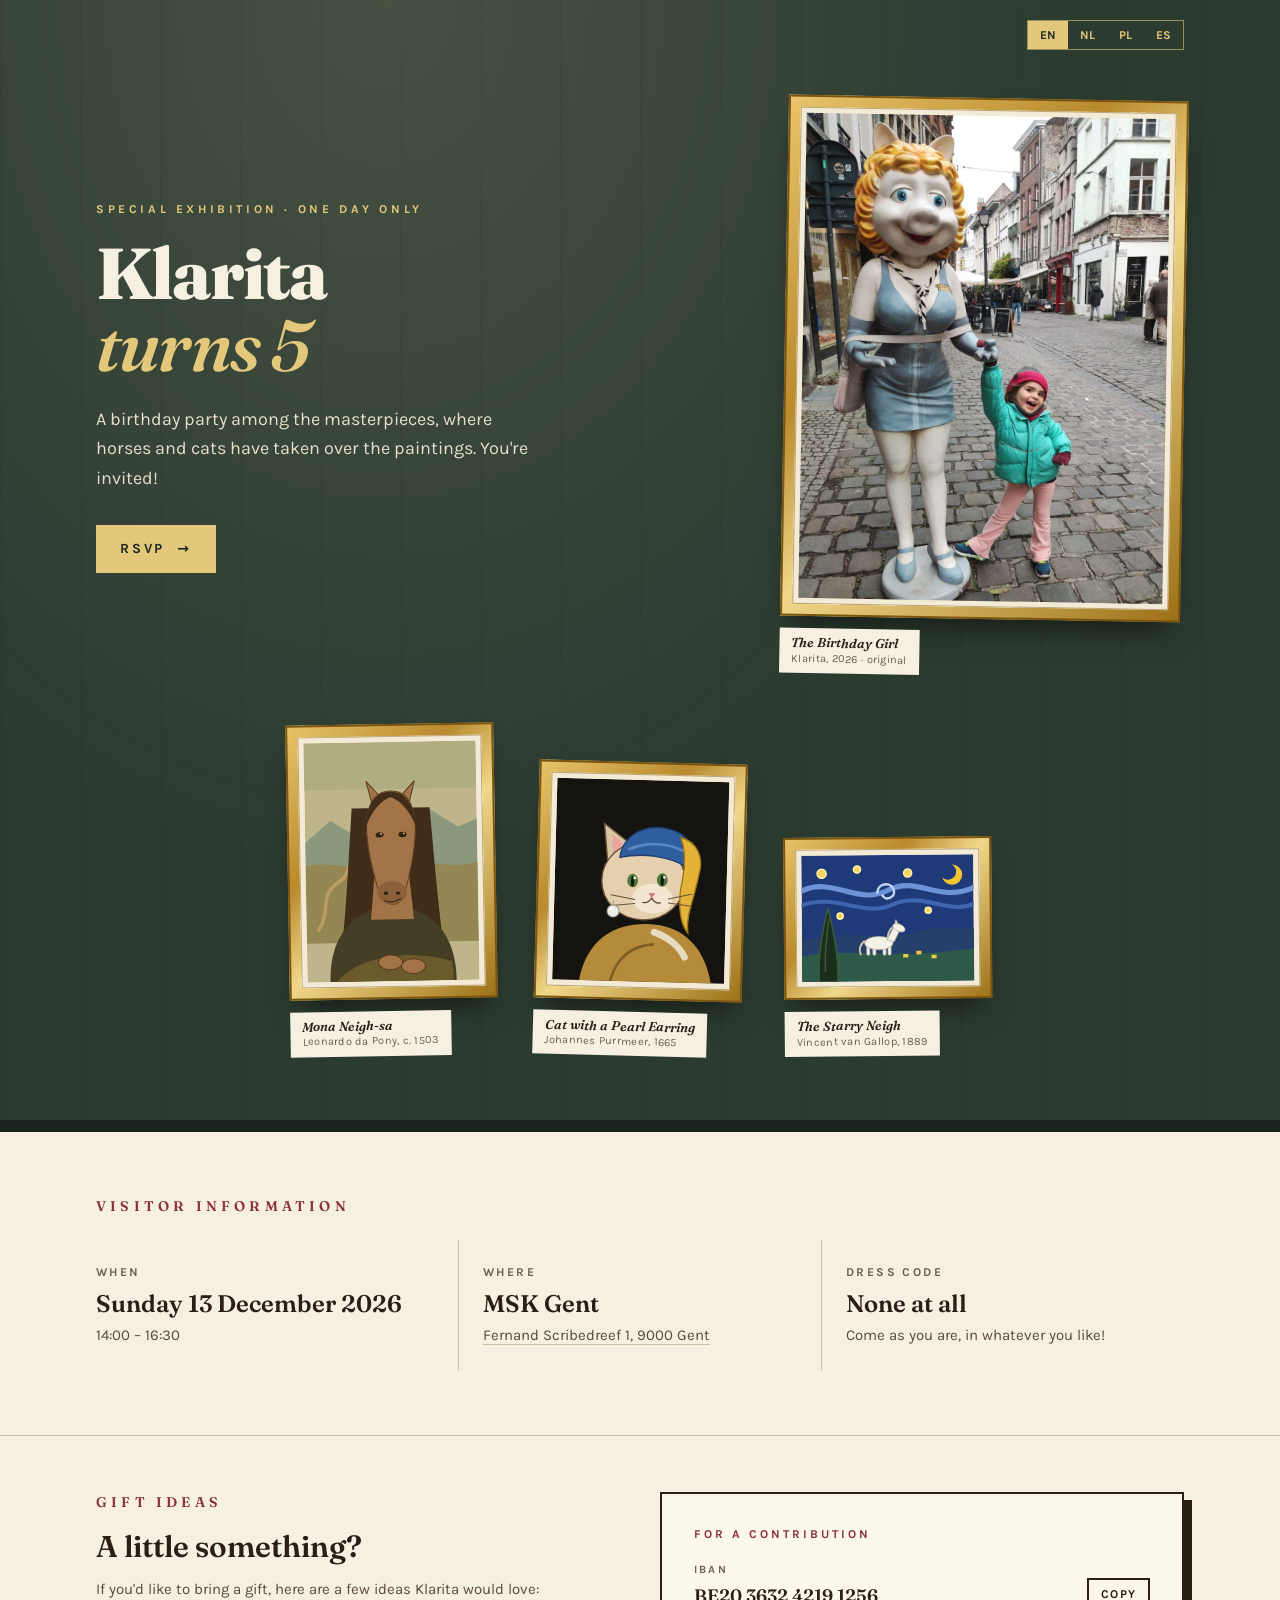
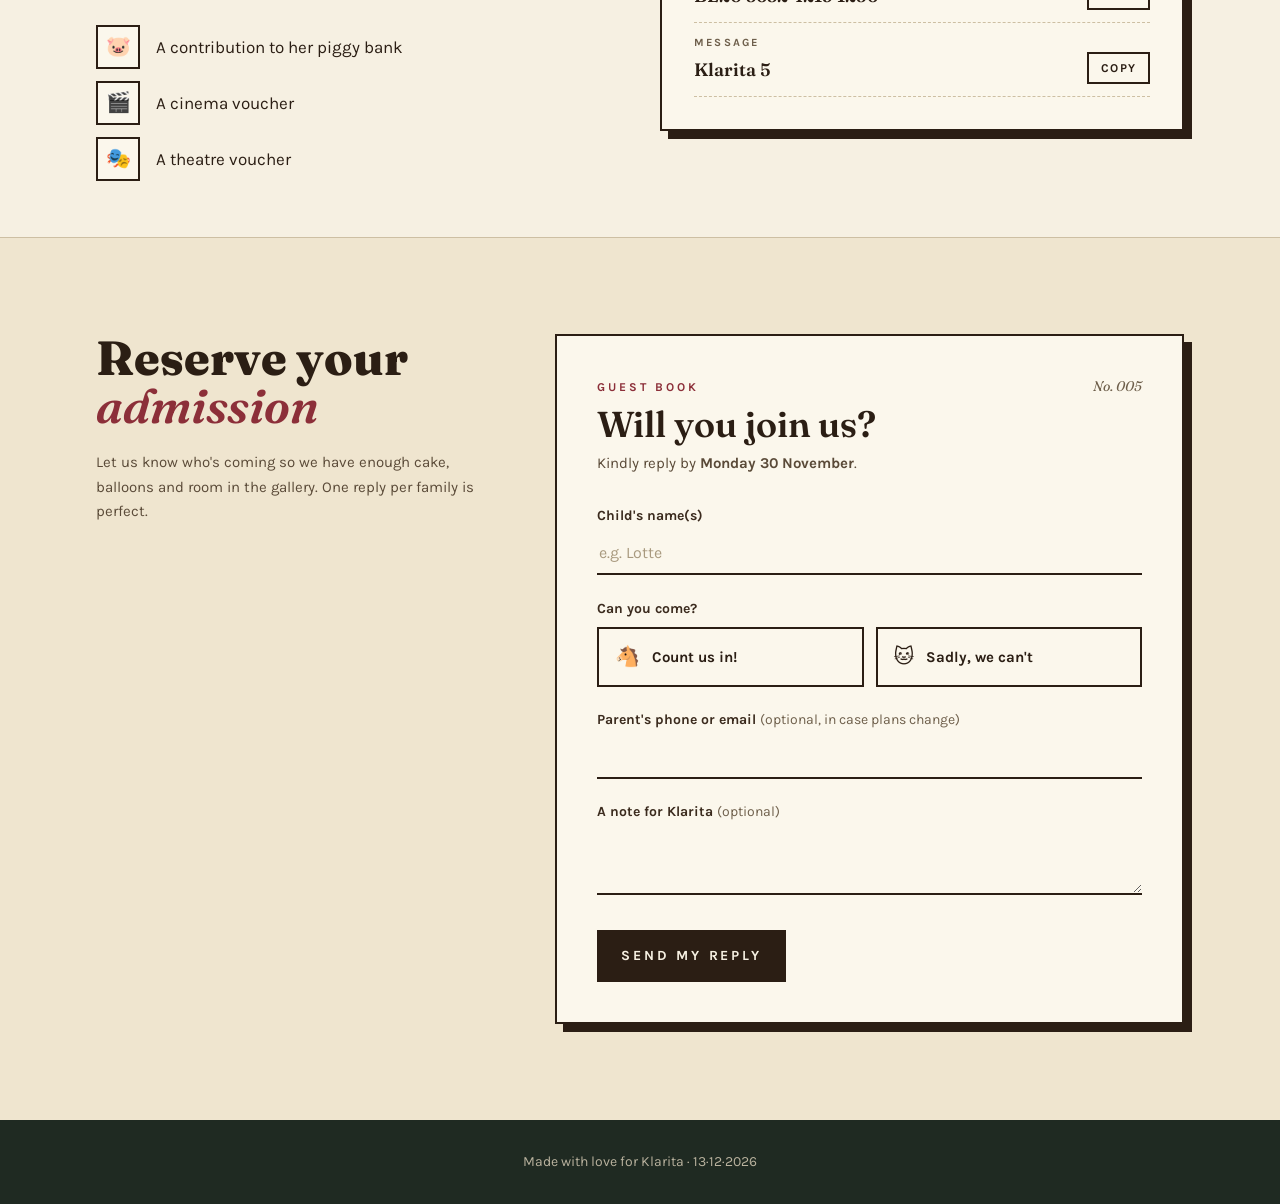
==== klarita/index.html @ 9e75022a "Klarita RSVP: no dress code Co-Authored-By: Claude Opus 5.5 <noreply@anthropic.com> Claude-Session: " ====
<!DOCTYPE html><html lang=en>
<meta charset=UTF-8>
<meta name=description content="Klarita's 5th birthday party at the museum — Sunday 13 December 2026. Please let us know if you can come.">
<meta property="og:type" content="website" />
    <meta property="og:url" content="https://diecasfranco.github.io/klarita/" />
    <meta property="og:title" content="Klarita turns 5 🎂 Sunday 13 December 2026" />
    <meta property="og:description" content="A museum birthday party with horses, cats and masterpieces. RSVP · Antwoord · Potwierdź · Confirmar" />
    <meta property="og:image" content="https://diecasfranco.github.io/klarita/preview.jpg" />
    <meta property="og:image:type" content="image/jpeg" />
    <meta property="og:image:width" content="1200" />
    <meta property="og:image:height" content="630" />
    <meta property="og:image:alt" content="Klarita 5 — a horse as the Mona Lisa, a cat with a pearl earring and a starry night with a white horse" />
    <meta name="twitter:card" content="summary_large_image" />
<style>*,:before,:after{box-sizing:border-box;border:0 solid #e5e7eb}:before,:after{--tw-content:""}html,:host{-webkit-text-size-adjust:100%;tab-size:4;font-feature-settings:normal;font-variation-settings:normal;-webkit-tap-highlight-color:transparent;font-family:ui-sans-serif,system-ui,sans-serif,Apple Color Emoji,Segoe UI Emoji,Segoe UI Symbol,Noto Color Emoji;line-height:1.5}body{line-height:inherit;margin:0}hr{height:0;color:inherit;border-top-width:1px}abbr:where([title]){text-decoration:underline dotted}h1,h2,h3,h4,h5,h6{font-size:inherit;font-weight:inherit}a{color:inherit;text-decoration:inherit}b,strong{font-weight:bolder}code,kbd,samp,pre{font-feature-settings:normal;font-variation-settings:normal;font-family:ui-monospace,SFMono-Regular,Menlo,Monaco,Consolas,Liberation Mono,Courier New,monospace;font-size:1em}small{font-size:80%}sub,sup{vertical-align:baseline;font-size:75%;line-height:0;position:relative}sub{bottom:-.25em}sup{top:-.5em}table{text-indent:0;border-color:inherit;border-collapse:collapse}button,input,optgroup,select,textarea{font-feature-settings:inherit;font-variation-settings:inherit;font-family:inherit;font-size:100%;font-weight:inherit;line-height:inherit;color:inherit;margin:0;padding:0}button,select{text-transform:none}button,[type=button],[type=reset],[type=submit]{-webkit-appearance:button;background-color:#0000;background-image:none}:-moz-focusring{outline:auto}:-moz-ui-invalid{box-shadow:none}progress{vertical-align:baseline}::-webkit-inner-spin-button{height:auto}::-webkit-outer-spin-button{height:auto}[type=search]{-webkit-appearance:textfield;outline-offset:-2px}::-webkit-search-decoration{-webkit-appearance:none}::-webkit-file-upload-button{-webkit-appearance:button;font:inherit}summary{display:list-item}blockquote,dl,dd,h1,h2,h3,h4,h5,h6,hr,figure,p,pre{margin:0}fieldset{margin:0;padding:0}legend{padding:0}ol,ul,menu{margin:0;padding:0;list-style:none}dialog{padding:0}textarea{resize:vertical}input::-moz-placeholder{opacity:1;color:#9ca3af}textarea::-moz-placeholder{opacity:1;color:#9ca3af}input::placeholder,textarea::placeholder{opacity:1;color:#9ca3af}button,[role=button]{cursor:pointer}:disabled{cursor:default}img,svg,video,canvas,audio,iframe,embed,object{vertical-align:middle;display:block}img,video{max-width:100%;height:auto}[hidden]{display:none}:root{--background:0 0% 100%;--foreground:0 0% 3.9%;--card:0 0% 100%;--card-foreground:0 0% 3.9%;--popover:0 0% 100%;--popover-foreground:0 0% 3.9%;--primary:0 0% 9%;--primary-foreground:0 0% 98%;--secondary:0 0% 96.1%;--secondary-foreground:0 0% 9%;--muted:0 0% 96.1%;--muted-foreground:0 0% 45.1%;--accent:0 0% 96.1%;--accent-foreground:0 0% 9%;--destructive:0 84.2% 60.2%;--destructive-foreground:0 0% 98%;--border:0 0% 89.8%;--input:0 0% 89.8%;--ring:0 0% 3.9%;--radius:.5rem}*{border-color:hsl(var(--border))}body{background-color:hsl(var(--background));color:hsl(var(--foreground))}*,:before,:after,::backdrop{--tw-border-spacing-x:0;--tw-border-spacing-y:0;--tw-translate-x:0;--tw-translate-y:0;--tw-rotate:0;--tw-skew-x:0;--tw-skew-y:0;--tw-scale-x:1;--tw-scale-y:1;--tw-pan-x: ;--tw-pan-y: ;--tw-pinch-zoom: ;--tw-scroll-snap-strictness:proximity;--tw-gradient-from-position: ;--tw-gradient-via-position: ;--tw-gradient-to-position: ;--tw-ordinal: ;--tw-slashed-zero: ;--tw-numeric-figure: ;--tw-numeric-spacing: ;--tw-numeric-fraction: ;--tw-ring-inset: ;--tw-ring-offset-width:0px;--tw-ring-offset-color:#fff;--tw-ring-color:#3b82f680;--tw-ring-offset-shadow:0 0 #0000;--tw-ring-shadow:0 0 #0000;--tw-shadow:0 0 #0000;--tw-shadow-colored:0 0 #0000;--tw-blur: ;--tw-brightness: ;--tw-contrast: ;--tw-grayscale: ;--tw-hue-rotate: ;--tw-invert: ;--tw-saturate: ;--tw-sepia: ;--tw-drop-shadow: ;--tw-backdrop-blur: ;--tw-backdrop-brightness: ;--tw-backdrop-contrast: ;--tw-backdrop-grayscale: ;--tw-backdrop-hue-rotate: ;--tw-backdrop-invert: ;--tw-backdrop-opacity: ;--tw-backdrop-saturate: ;--tw-backdrop-sepia: }.sr-only{clip:rect(0, 0, 0, 0);white-space:nowrap;border-width:0;width:1px;height:1px;margin:-1px;padding:0;position:absolute;overflow:hidden}.pointer-events-none{pointer-events:none}.pointer-events-auto{pointer-events:auto}.visible{visibility:visible}.invisible{visibility:hidden}.fixed{position:fixed}.absolute{position:absolute}.relative{position:relative}.inset-0{inset:0}.inset-x-0{left:0;right:0}.inset-y-0{top:0;bottom:0}.-bottom-12{bottom:-3rem}.-left-12{left:-3rem}.-right-12{right:-3rem}.-top-12{top:-3rem}.bottom-0{bottom:0}.left-0{left:0}.left-1\/2{left:50%}.left-2{left:.5rem}.left-\[50\%\]{left:50%}.right-0{right:0}.right-1{right:.25rem}.right-2{right:.5rem}.right-4{right:1rem}.top-0{top:0}.top-1{top:.25rem}.top-1\/2{top:50%}.top-4{top:1rem}.top-\[1px\]{top:1px}.top-\[50\%\]{top:50%}.top-\[60\%\]{top:60%}.top-full{top:100%}.z-10{z-index:10}.z-50{z-index:50}.z-\[100\]{z-index:100}.z-\[1\]{z-index:1}.-mx-1{margin-left:-.25rem;margin-right:-.25rem}.mx-auto{margin-left:auto;margin-right:auto}.my-1{margin-top:.25rem;margin-bottom:.25rem}.-ml-4{margin-left:-1rem}.-mt-4{margin-top:-1rem}.mb-1{margin-bottom:.25rem}.ml-1{margin-left:.25rem}.ml-auto{margin-left:auto}.mr-2{margin-right:.5rem}.mt-1{margin-top:.25rem}.mt-1\.5{margin-top:.375rem}.mt-2{margin-top:.5rem}.mt-24{margin-top:6rem}.mt-3{margin-top:.75rem}.mt-4{margin-top:1rem}.mt-5{margin-top:1.25rem}.mt-6{margin-top:1.5rem}.mt-7{margin-top:1.75rem}.mt-8{margin-top:2rem}.mt-auto{margin-top:auto}.block{display:block}.inline-block{display:inline-block}.flex{display:flex}.inline-flex{display:inline-flex}.table{display:table}.grid{display:grid}.hidden{display:none}.aspect-square{aspect-ratio:1}.size-4{width:1rem;height:1rem}.size-\[--cell-size\]{width:var(--cell-size);height:var(--cell-size)}.h-1{height:.25rem}.h-1\.5{height:.375rem}.h-10{height:2.5rem}.h-11{height:2.75rem}.h-2{height:.5rem}.h-2\.5{height:.625rem}.h-3{height:.75rem}.h-3\.5{height:.875rem}.h-4{height:1rem}.h-5{height:1.25rem}.h-8{height:2rem}.h-9{height:2.25rem}.h-\[--cell-size\]{height:var(--cell-size)}.h-\[1px\]{height:1px}.h-\[var\(--radix-navigation-menu-viewport-height\)\]{height:var(--radix-navigation-menu-viewport-height)}.h-\[var\(--radix-select-trigger-height\)\]{height:var(--radix-select-trigger-height)}.h-auto{height:auto}.h-full{height:100%}.h-px{height:1px}.max-h-\[--radix-context-menu-content-available-height\]{max-height:var(--radix-context-menu-content-available-height)}.max-h-\[--radix-select-content-available-height\]{max-height:var(--radix-select-content-available-height)}.max-h-\[300px\]{max-height:300px}.max-h-\[var\(--radix-dropdown-menu-content-available-height\)\]{max-height:var(--radix-dropdown-menu-content-available-height)}.max-h-screen{max-height:100vh}.min-h-\[60px\]{min-height:60px}.min-h-screen{min-height:100vh}.w-10{width:2.5rem}.w-11{width:2.75rem}.w-2{width:.5rem}.w-2\.5{width:.625rem}.w-3{width:.75rem}.w-3\.5{width:.875rem}.w-3\/4{width:75%}.w-4{width:1rem}.w-6{width:1.5rem}.w-64{width:16rem}.w-72{width:18rem}.w-8{width:2rem}.w-9{width:2.25rem}.w-\[--cell-size\]{width:var(--cell-size)}.w-\[100px\]{width:100px}.w-\[1px\]{width:1px}.w-fit{width:fit-content}.w-full{width:100%}.w-max{width:max-content}.w-px{width:1px}.min-w-0{min-width:0}.min-w-10{min-width:2.5rem}.min-w-8{min-width:2rem}.min-w-9{min-width:2.25rem}.min-w-\[--cell-size\]{min-width:var(--cell-size)}.min-w-\[12rem\]{min-width:12rem}.min-w-\[8rem\]{min-width:8rem}.min-w-\[var\(--radix-select-trigger-width\)\]{min-width:var(--radix-select-trigger-width)}.max-w-3xl{max-width:48rem}.max-w-6xl{max-width:72rem}.max-w-\[400px\]{max-width:400px}.max-w-lg{max-width:32rem}.max-w-max{max-width:max-content}.max-w-md{max-width:28rem}.max-w-sm{max-width:24rem}.flex-1{flex:1}.shrink-0{flex-shrink:0}.grow{flex-grow:1}.grow-0{flex-grow:0}.basis-full{flex-basis:100%}.caption-bottom{caption-side:bottom}.border-collapse{border-collapse:collapse}.origin-\[--radix-context-menu-content-transform-origin\]{transform-origin:var(--radix-context-menu-content-transform-origin)}.origin-\[--radix-dropdown-menu-content-transform-origin\]{transform-origin:var(--radix-dropdown-menu-content-transform-origin)}.origin-\[--radix-hover-card-content-transform-origin\]{transform-origin:var(--radix-hover-card-content-transform-origin)}.origin-\[--radix-menubar-content-transform-origin\]{transform-origin:var(--radix-menubar-content-transform-origin)}.origin-\[--radix-popover-content-transform-origin\]{transform-origin:var(--radix-popover-content-transform-origin)}.origin-\[--radix-select-content-transform-origin\]{transform-origin:var(--radix-select-content-transform-origin)}.origin-\[--radix-tooltip-content-transform-origin\]{transform-origin:var(--radix-tooltip-content-transform-origin)}.-translate-x-1\/2{--tw-translate-x:-50%;transform:translate(var(--tw-translate-x), var(--tw-translate-y)) rotate(var(--tw-rotate)) skewX(var(--tw-skew-x)) skewY(var(--tw-skew-y)) scaleX(var(--tw-scale-x)) scaleY(var(--tw-scale-y))}.-translate-y-1\/2{--tw-translate-y:-50%;transform:translate(var(--tw-translate-x), var(--tw-translate-y)) rotate(var(--tw-rotate)) skewX(var(--tw-skew-x)) skewY(var(--tw-skew-y)) scaleX(var(--tw-scale-x)) scaleY(var(--tw-scale-y))}.translate-x-\[-50\%\]{--tw-translate-x:-50%;transform:translate(var(--tw-translate-x), var(--tw-translate-y)) rotate(var(--tw-rotate)) skewX(var(--tw-skew-x)) skewY(var(--tw-skew-y)) scaleX(var(--tw-scale-x)) scaleY(var(--tw-scale-y))}.translate-y-\[-50\%\]{--tw-translate-y:-50%;transform:translate(var(--tw-translate-x), var(--tw-translate-y)) rotate(var(--tw-rotate)) skewX(var(--tw-skew-x)) skewY(var(--tw-skew-y)) scaleX(var(--tw-scale-x)) scaleY(var(--tw-scale-y))}.-rotate-1{--tw-rotate:-1deg;transform:translate(var(--tw-translate-x), var(--tw-translate-y)) rotate(var(--tw-rotate)) skewX(var(--tw-skew-x)) skewY(var(--tw-skew-y)) scaleX(var(--tw-scale-x)) scaleY(var(--tw-scale-y))}.rotate-45{--tw-rotate:45deg;transform:translate(var(--tw-translate-x), var(--tw-translate-y)) rotate(var(--tw-rotate)) skewX(var(--tw-skew-x)) skewY(var(--tw-skew-y)) scaleX(var(--tw-scale-x)) scaleY(var(--tw-scale-y))}.rotate-90{--tw-rotate:90deg;transform:translate(var(--tw-translate-x), var(--tw-translate-y)) rotate(var(--tw-rotate)) skewX(var(--tw-skew-x)) skewY(var(--tw-skew-y)) scaleX(var(--tw-scale-x)) scaleY(var(--tw-scale-y))}.rotate-\[-0\.5deg\]{--tw-rotate:-.5deg;transform:translate(var(--tw-translate-x), var(--tw-translate-y)) rotate(var(--tw-rotate)) skewX(var(--tw-skew-x)) skewY(var(--tw-skew-y)) scaleX(var(--tw-scale-x)) scaleY(var(--tw-scale-y))}.rotate-\[1\.5deg\]{--tw-rotate:1.5deg;transform:translate(var(--tw-translate-x), var(--tw-translate-y)) rotate(var(--tw-rotate)) skewX(var(--tw-skew-x)) skewY(var(--tw-skew-y)) scaleX(var(--tw-scale-x)) scaleY(var(--tw-scale-y))}.rotate-\[1deg\]{--tw-rotate:1deg;transform:translate(var(--tw-translate-x), var(--tw-translate-y)) rotate(var(--tw-rotate)) skewX(var(--tw-skew-x)) skewY(var(--tw-skew-y)) scaleX(var(--tw-scale-x)) scaleY(var(--tw-scale-y))}.transform{transform:translate(var(--tw-translate-x), var(--tw-translate-y)) rotate(var(--tw-rotate)) skewX(var(--tw-skew-x)) skewY(var(--tw-skew-y)) scaleX(var(--tw-scale-x)) scaleY(var(--tw-scale-y))}@keyframes pulse{50%{opacity:.5}}.animate-pulse{animation:2s cubic-bezier(.4,0,.6,1) infinite pulse}.cursor-default{cursor:default}.cursor-pointer{cursor:pointer}.touch-none{touch-action:none}.select-none{-webkit-user-select:none;user-select:none}.resize-y{resize:vertical}.list-none{list-style-type:none}.grid-cols-1{grid-template-columns:repeat(1,minmax(0,1fr))}.grid-cols-3{grid-template-columns:repeat(3,minmax(0,1fr))}.flex-col{flex-direction:column}.flex-col-reverse{flex-direction:column-reverse}.flex-wrap{flex-wrap:wrap}.items-end{align-items:flex-end}.items-center{align-items:center}.items-baseline{align-items:baseline}.justify-end{justify-content:flex-end}.justify-center{justify-content:center}.justify-between{justify-content:space-between}.gap-1{gap:.25rem}.gap-1\.5{gap:.375rem}.gap-10{gap:2.5rem}.gap-2{gap:.5rem}.gap-3{gap:.75rem}.gap-4{gap:1rem}.gap-px{gap:1px}.space-x-1>:not([hidden])~:not([hidden]){--tw-space-x-reverse:0;margin-right:calc(.25rem * var(--tw-space-x-reverse));margin-left:calc(.25rem * calc(1 - var(--tw-space-x-reverse)))}.space-x-2>:not([hidden])~:not([hidden]){--tw-space-x-reverse:0;margin-right:calc(.5rem * var(--tw-space-x-reverse));margin-left:calc(.5rem * calc(1 - var(--tw-space-x-reverse)))}.space-y-1>:not([hidden])~:not([hidden]){--tw-space-y-reverse:0;margin-top:calc(.25rem * calc(1 - var(--tw-space-y-reverse)));margin-bottom:calc(.25rem * var(--tw-space-y-reverse))}.space-y-1\.5>:not([hidden])~:not([hidden]){--tw-space-y-reverse:0;margin-top:calc(.375rem * calc(1 - var(--tw-space-y-reverse)));margin-bottom:calc(.375rem * var(--tw-space-y-reverse))}.space-y-2>:not([hidden])~:not([hidden]){--tw-space-y-reverse:0;margin-top:calc(.5rem * calc(1 - var(--tw-space-y-reverse)));margin-bottom:calc(.5rem * var(--tw-space-y-reverse))}.space-y-3>:not([hidden])~:not([hidden]){--tw-space-y-reverse:0;margin-top:calc(.75rem * calc(1 - var(--tw-space-y-reverse)));margin-bottom:calc(.75rem * var(--tw-space-y-reverse))}.overflow-auto{overflow:auto}.overflow-hidden{overflow:hidden}.overflow-y-auto{overflow-y:auto}.overflow-x-hidden{overflow-x:hidden}.whitespace-nowrap{white-space:nowrap}.break-words{overflow-wrap:break-word}.rounded-\[inherit\]{border-radius:inherit}.rounded-full{border-radius:9999px}.rounded-lg{border-radius:var(--radius)}.rounded-md{border-radius:calc(var(--radius) - 2px)}.rounded-none{border-radius:0}.rounded-sm{border-radius:calc(var(--radius) - 4px)}.rounded-xl{border-radius:.75rem}.rounded-l-md{border-top-left-radius:calc(var(--radius) - 2px);border-bottom-left-radius:calc(var(--radius) - 2px)}.rounded-r-md{border-top-right-radius:calc(var(--radius) - 2px);border-bottom-right-radius:calc(var(--radius) - 2px)}.rounded-t-\[10px\]{border-top-left-radius:10px;border-top-right-radius:10px}.rounded-tl-sm{border-top-left-radius:calc(var(--radius) - 4px)}.border{border-width:1px}.border-2{border-width:2px}.border-b{border-bottom-width:1px}.border-l{border-left-width:1px}.border-l-4{border-left-width:4px}.border-r{border-right-width:1px}.border-t{border-top-width:1px}.border-dashed{border-style:dashed}.border-\[\#2B1E14\]{--tw-border-opacity:1;border-color:rgb(43 30 20/var(--tw-border-opacity))}.border-\[\#8C2F39\]{--tw-border-opacity:1;border-color:rgb(140 47 57/var(--tw-border-opacity))}.border-\[\#CDBFA3\]{--tw-border-opacity:1;border-color:rgb(205 191 163/var(--tw-border-opacity))}.border-\[\#E3C77A\]\/60{border-color:#e3c77a99}.border-destructive{border-color:hsl(var(--destructive))}.border-destructive\/50{border-color:hsl(var(--destructive) / .5)}.border-input{border-color:hsl(var(--input))}.border-primary{border-color:hsl(var(--primary))}.border-primary\/50{border-color:hsl(var(--primary) / .5)}.border-transparent{border-color:#0000}.border-l-transparent{border-left-color:#0000}.border-t-transparent{border-top-color:#0000}.bg-\[\#1A231D\]{--tw-bg-opacity:1;background-color:rgb(26 35 29/var(--tw-bg-opacity))}.bg-\[\#1F2A22\]{--tw-bg-opacity:1;background-color:rgb(31 42 34/var(--tw-bg-opacity))}.bg-\[\#2B1E14\]{--tw-bg-opacity:1;background-color:rgb(43 30 20/var(--tw-bg-opacity))}.bg-\[\#8C2F39\]{--tw-bg-opacity:1;background-color:rgb(140 47 57/var(--tw-bg-opacity))}.bg-\[\#CDBFA3\]{--tw-bg-opacity:1;background-color:rgb(205 191 163/var(--tw-bg-opacity))}.bg-\[\#E3C77A\]{--tw-bg-opacity:1;background-color:rgb(227 199 122/var(--tw-bg-opacity))}.bg-\[\#EFE5CF\]{--tw-bg-opacity:1;background-color:rgb(239 229 207/var(--tw-bg-opacity))}.bg-\[\#F3E0DC\]{--tw-bg-opacity:1;background-color:rgb(243 224 220/var(--tw-bg-opacity))}.bg-\[\#F6F0E2\]{--tw-bg-opacity:1;background-color:rgb(246 240 226/var(--tw-bg-opacity))}.bg-\[\#FBF7EC\]{--tw-bg-opacity:1;background-color:rgb(251 247 236/var(--tw-bg-opacity))}.bg-accent{background-color:hsl(var(--accent))}.bg-background{background-color:hsl(var(--background))}.bg-black\/80{background-color:#000c}.bg-border{background-color:hsl(var(--border))}.bg-card{background-color:hsl(var(--card))}.bg-destructive{background-color:hsl(var(--destructive))}.bg-muted{background-color:hsl(var(--muted))}.bg-muted\/50{background-color:hsl(var(--muted) / .5)}.bg-popover{background-color:hsl(var(--popover))}.bg-primary{background-color:hsl(var(--primary))}.bg-primary\/10{background-color:hsl(var(--primary) / .1)}.bg-primary\/20{background-color:hsl(var(--primary) / .2)}.bg-secondary{background-color:hsl(var(--secondary))}.bg-transparent{background-color:#0000}.fill-current{fill:currentColor}.fill-primary{fill:hsl(var(--primary))}.p-0{padding:0}.p-1{padding:.25rem}.p-2{padding:.5rem}.p-3{padding:.75rem}.p-4{padding:1rem}.p-6{padding:1.5rem}.p-7{padding:1.75rem}.p-\[1px\]{padding:1px}.px-1{padding-left:.25rem;padding-right:.25rem}.px-1\.5{padding-left:.375rem;padding-right:.375rem}.px-2{padding-left:.5rem;padding-right:.5rem}.px-2\.5{padding-left:.625rem;padding-right:.625rem}.px-3{padding-left:.75rem;padding-right:.75rem}.px-4{padding-left:1rem;padding-right:1rem}.px-5{padding-left:1.25rem;padding-right:1.25rem}.px-6{padding-left:1.5rem;padding-right:1.5rem}.px-8{padding-left:2rem;padding-right:2rem}.px-\[--cell-size\]{padding-left:var(--cell-size);padding-right:var(--cell-size)}.py-0{padding-top:0;padding-bottom:0}.py-0\.5{padding-top:.125rem;padding-bottom:.125rem}.py-1{padding-top:.25rem;padding-bottom:.25rem}.py-1\.5{padding-top:.375rem;padding-bottom:.375rem}.py-14{padding-top:3.5rem;padding-bottom:3.5rem}.py-16{padding-top:4rem;padding-bottom:4rem}.py-2{padding-top:.5rem;padding-bottom:.5rem}.py-3{padding-top:.75rem;padding-bottom:.75rem}.py-3\.5{padding-top:.875rem;padding-bottom:.875rem}.py-4{padding-top:1rem;padding-bottom:1rem}.py-6{padding-top:1.5rem;padding-bottom:1.5rem}.py-8{padding-top:2rem;padding-bottom:2rem}.pb-14{padding-bottom:3.5rem}.pb-4{padding-bottom:1rem}.pl-2{padding-left:.5rem}.pl-4{padding-left:1rem}.pl-8{padding-left:2rem}.pr-1{padding-right:.25rem}.pr-2{padding-right:.5rem}.pr-6{padding-right:1.5rem}.pr-8{padding-right:2rem}.pt-0{padding-top:0}.pt-12{padding-top:3rem}.pt-4{padding-top:1rem}.pt-5{padding-top:1.25rem}.pt-6{padding-top:1.5rem}.text-left{text-align:left}.text-center{text-align:center}.align-middle{vertical-align:middle}.font-body{font-family:Karla,system-ui,sans-serif}.font-display{font-family:Fraunces,Georgia,serif}.text-2xl{font-size:1.5rem;line-height:2rem}.text-3xl{font-size:1.875rem;line-height:2.25rem}.text-4xl{font-size:2.25rem;line-height:2.5rem}.text-\[0\.8rem\]{font-size:.8rem}.text-\[11px\]{font-size:11px}.text-\[13px\]{font-size:13px}.text-\[15px\]{font-size:15px}.text-\[17px\]{font-size:17px}.text-\[3\.4rem\]{font-size:3.4rem}.text-base{font-size:1rem;line-height:1.5rem}.text-lg{font-size:1.125rem;line-height:1.75rem}.text-sm{font-size:.875rem;line-height:1.25rem}.text-xl{font-size:1.25rem;line-height:1.75rem}.text-xs{font-size:.75rem;line-height:1rem}.font-bold{font-weight:700}.font-extrabold{font-weight:800}.font-medium{font-weight:500}.font-normal{font-weight:400}.font-semibold{font-weight:600}.uppercase{text-transform:uppercase}.italic{font-style:italic}.tabular-nums{--tw-numeric-spacing:tabular-nums;font-variant-numeric:var(--tw-ordinal) var(--tw-slashed-zero) var(--tw-numeric-figure) var(--tw-numeric-spacing) var(--tw-numeric-fraction)}.leading-\[0\.95\]{line-height:.95}.leading-none{line-height:1}.leading-relaxed{line-height:1.625}.leading-tight{line-height:1.25}.tracking-\[0\.25em\]{letter-spacing:.25em}.tracking-\[0\.2em\]{letter-spacing:.2em}.tracking-\[0\.3em\]{letter-spacing:.3em}.tracking-tight{letter-spacing:-.025em}.tracking-wide{letter-spacing:.025em}.tracking-widest{letter-spacing:.1em}.text-\[\#1F2A22\]{--tw-text-opacity:1;color:rgb(31 42 34/var(--tw-text-opacity))}.text-\[\#2B1E14\]{--tw-text-opacity:1;color:rgb(43 30 20/var(--tw-text-opacity))}.text-\[\#3B2B1E\]{--tw-text-opacity:1;color:rgb(59 43 30/var(--tw-text-opacity))}.text-\[\#5A4A38\]{--tw-text-opacity:1;color:rgb(90 74 56/var(--tw-text-opacity))}.text-\[\#5E1F27\]{--tw-text-opacity:1;color:rgb(94 31 39/var(--tw-text-opacity))}.text-\[\#6E5F4B\]{--tw-text-opacity:1;color:rgb(110 95 75/var(--tw-text-opacity))}.text-\[\#8C2F39\]{--tw-text-opacity:1;color:rgb(140 47 57/var(--tw-text-opacity))}.text-\[\#B9B29E\]{--tw-text-opacity:1;color:rgb(185 178 158/var(--tw-text-opacity))}.text-\[\#E3C77A\]{--tw-text-opacity:1;color:rgb(227 199 122/var(--tw-text-opacity))}.text-\[\#E6DECB\]{--tw-text-opacity:1;color:rgb(230 222 203/var(--tw-text-opacity))}.text-\[\#F6F0E2\]{--tw-text-opacity:1;color:rgb(246 240 226/var(--tw-text-opacity))}.text-accent-foreground{color:hsl(var(--accent-foreground))}.text-card-foreground{color:hsl(var(--card-foreground))}.text-current{color:currentColor}.text-destructive{color:hsl(var(--destructive))}.text-destructive-foreground{color:hsl(var(--destructive-foreground))}.text-foreground{color:hsl(var(--foreground))}.text-foreground\/50{color:hsl(var(--foreground) / .5)}.text-muted-foreground{color:hsl(var(--muted-foreground))}.text-popover-foreground{color:hsl(var(--popover-foreground))}.text-primary{color:hsl(var(--primary))}.text-primary-foreground{color:hsl(var(--primary-foreground))}.text-secondary-foreground{color:hsl(var(--secondary-foreground))}.underline{text-decoration-line:underline}.decoration-\[\#CDBFA3\]{text-decoration-color:#cdbfa3}.underline-offset-4{text-underline-offset:4px}.opacity-0{opacity:0}.opacity-50{opacity:.5}.opacity-60{opacity:.6}.opacity-70{opacity:.7}.opacity-90{opacity:.9}.shadow{--tw-shadow:0 1px 3px 0 #0000001a, 0 1px 2px -1px #0000001a;--tw-shadow-colored:0 1px 3px 0 var(--tw-shadow-color), 0 1px 2px -1px var(--tw-shadow-color);box-shadow:var(--tw-ring-offset-shadow,0 0 #0000), var(--tw-ring-shadow,0 0 #0000), var(--tw-shadow)}.shadow-lg{--tw-shadow:0 10px 15px -3px #0000001a, 0 4px 6px -4px #0000001a;--tw-shadow-colored:0 10px 15px -3px var(--tw-shadow-color), 0 4px 6px -4px var(--tw-shadow-color);box-shadow:var(--tw-ring-offset-shadow,0 0 #0000), var(--tw-ring-shadow,0 0 #0000), var(--tw-shadow)}.shadow-md{--tw-shadow:0 4px 6px -1px #0000001a, 0 2px 4px -2px #0000001a;--tw-shadow-colored:0 4px 6px -1px var(--tw-shadow-color), 0 2px 4px -2px var(--tw-shadow-color);box-shadow:var(--tw-ring-offset-shadow,0 0 #0000), var(--tw-ring-shadow,0 0 #0000), var(--tw-shadow)}.shadow-sm{--tw-shadow:0 1px 2px 0 #0000000d;--tw-shadow-colored:0 1px 2px 0 var(--tw-shadow-color);box-shadow:var(--tw-ring-offset-shadow,0 0 #0000), var(--tw-ring-shadow,0 0 #0000), var(--tw-shadow)}.outline-none{outline-offset:2px;outline:2px solid #0000}.outline{outline-style:solid}.ring-0{--tw-ring-offset-shadow:var(--tw-ring-inset) 0 0 0 var(--tw-ring-offset-width) var(--tw-ring-offset-color);--tw-ring-shadow:var(--tw-ring-inset) 0 0 0 calc(0px + var(--tw-ring-offset-width)) var(--tw-ring-color);box-shadow:var(--tw-ring-offset-shadow), var(--tw-ring-shadow), var(--tw-shadow,0 0 #0000)}.ring-offset-background{--tw-ring-offset-color:hsl(var(--background))}.filter{filter:var(--tw-blur) var(--tw-brightness) var(--tw-contrast) var(--tw-grayscale) var(--tw-hue-rotate) var(--tw-invert) var(--tw-saturate) var(--tw-sepia) var(--tw-drop-shadow)}.transition{transition-property:color,background-color,border-color,text-decoration-color,fill,stroke,opacity,box-shadow,transform,filter,backdrop-filter;transition-duration:.15s;transition-timing-function:cubic-bezier(.4,0,.2,1)}.transition-all{transition-property:all;transition-duration:.15s;transition-timing-function:cubic-bezier(.4,0,.2,1)}.transition-colors{transition-property:color,background-color,border-color,text-decoration-color,fill,stroke;transition-duration:.15s;transition-timing-function:cubic-bezier(.4,0,.2,1)}.transition-opacity{transition-property:opacity;transition-duration:.15s;transition-timing-function:cubic-bezier(.4,0,.2,1)}.transition-transform{transition-property:transform;transition-duration:.15s;transition-timing-function:cubic-bezier(.4,0,.2,1)}.duration-200{transition-duration:.2s}.duration-300{transition-duration:.3s}.ease-in-out{transition-timing-function:cubic-bezier(.4,0,.2,1)}@keyframes enter{0%{opacity:var(--tw-enter-opacity,1);transform:translate3d(var(--tw-enter-translate-x,0), var(--tw-enter-translate-y,0), 0) scale3d(var(--tw-enter-scale,1), var(--tw-enter-scale,1), var(--tw-enter-scale,1)) rotate(var(--tw-enter-rotate,0))}}@keyframes exit{to{opacity:var(--tw-exit-opacity,1);transform:translate3d(var(--tw-exit-translate-x,0), var(--tw-exit-translate-y,0), 0) scale3d(var(--tw-exit-scale,1), var(--tw-exit-scale,1), var(--tw-exit-scale,1)) rotate(var(--tw-exit-rotate,0))}}.animate-in{--tw-enter-opacity:initial;--tw-enter-scale:initial;--tw-enter-rotate:initial;--tw-enter-translate-x:initial;--tw-enter-translate-y:initial;animation-name:enter;animation-duration:.15s}.fade-in-0{--tw-enter-opacity:0}.zoom-in-95{--tw-enter-scale:.95}.duration-200{animation-duration:.2s}.duration-300{animation-duration:.3s}.ease-in-out{animation-timing-function:cubic-bezier(.4,0,.2,1)}.\[--cell-size\:2rem\]{--cell-size:2rem}html{scroll-behavior:smooth}body{-webkit-font-smoothing:antialiased;background:#f6f0e2}.wall{background-color:#2c3b30;background-image:radial-gradient(at 30% 0,#fff0c81f,#0000 55%),repeating-linear-gradient(90deg,#0000000d 0 2px,#0000 2px 80px)}.frame{background:linear-gradient(135deg,#e9c46a 0%,#b98a2e 35%,#f1d78a 55%,#9c7016 100%);padding:12px;box-shadow:0 18px 30px -12px #0009,inset 0 0 0 2px #7a5512}.frame-inner{background:#f3ebd6;padding:6px;box-shadow:inset 0 0 0 1px #b9a57a}.ticket{background:#fbf7ec;border:2px solid #2b1e14;position:relative;box-shadow:8px 8px #2b1e14}.field{color:#2b1e14;background:0 0;border:0;border-bottom:2px solid #2b1e14;outline:none;width:100%;padding:8px 2px;font-size:16px}.field:focus{background:#f3ebd6;border-bottom-color:#8c2f39}.field::placeholder{color:#a8997e}@media (width<=639px){.paint-row .frame{padding:5px}.paint-row .frame-inner{padding:3px}.paint-row figcaption{padding:4px 6px}.paint-row figcaption span:first-child{font-size:10px}.paint-row figcaption span:last-child{display:none}}.file\:border-0::file-selector-button{border-width:0}.file\:bg-transparent::file-selector-button{background-color:#0000}.file\:text-sm::file-selector-button{font-size:.875rem;line-height:1.25rem}.file\:font-medium::file-selector-button{font-weight:500}.file\:text-foreground::file-selector-button{color:hsl(var(--foreground))}.placeholder\:text-muted-foreground::placeholder{color:hsl(var(--muted-foreground))}.after\:absolute:after{content:var(--tw-content);position:absolute}.after\:inset-y-0:after{content:var(--tw-content);top:0;bottom:0}.after\:left-1\/2:after{content:var(--tw-content);left:50%}.after\:w-1:after{content:var(--tw-content);width:.25rem}.after\:-translate-x-1\/2:after{content:var(--tw-content);--tw-translate-x:-50%;transform:translate(var(--tw-translate-x), var(--tw-translate-y)) rotate(var(--tw-rotate)) skewX(var(--tw-skew-x)) skewY(var(--tw-skew-y)) scaleX(var(--tw-scale-x)) scaleY(var(--tw-scale-y))}.hover\:bg-\[\#2B1E14\]:hover{--tw-bg-opacity:1;background-color:rgb(43 30 20/var(--tw-bg-opacity))}.hover\:bg-\[\#8C2F39\]:hover{--tw-bg-opacity:1;background-color:rgb(140 47 57/var(--tw-bg-opacity))}.hover\:bg-\[\#E3C77A\]\/15:hover{background-color:#e3c77a26}.hover\:bg-\[\#EFE5CF\]:hover{--tw-bg-opacity:1;background-color:rgb(239 229 207/var(--tw-bg-opacity))}.hover\:bg-\[\#F6F0E2\]:hover{--tw-bg-opacity:1;background-color:rgb(246 240 226/var(--tw-bg-opacity))}.hover\:bg-accent:hover{background-color:hsl(var(--accent))}.hover\:bg-destructive\/80:hover{background-color:hsl(var(--destructive) / .8)}.hover\:bg-destructive\/90:hover{background-color:hsl(var(--destructive) / .9)}.hover\:bg-muted:hover{background-color:hsl(var(--muted))}.hover\:bg-muted\/50:hover{background-color:hsl(var(--muted) / .5)}.hover\:bg-primary\/80:hover{background-color:hsl(var(--primary) / .8)}.hover\:bg-primary\/90:hover{background-color:hsl(var(--primary) / .9)}.hover\:bg-secondary:hover{background-color:hsl(var(--secondary))}.hover\:bg-secondary\/80:hover{background-color:hsl(var(--secondary) / .8)}.hover\:text-\[\#8C2F39\]:hover{--tw-text-opacity:1;color:rgb(140 47 57/var(--tw-text-opacity))}.hover\:text-\[\#F6F0E2\]:hover{--tw-text-opacity:1;color:rgb(246 240 226/var(--tw-text-opacity))}.hover\:text-accent-foreground:hover{color:hsl(var(--accent-foreground))}.hover\:text-foreground:hover{color:hsl(var(--foreground))}.hover\:text-muted-foreground:hover{color:hsl(var(--muted-foreground))}.hover\:underline:hover{text-decoration-line:underline}.hover\:opacity-100:hover{opacity:1}.focus\:bg-accent:focus{background-color:hsl(var(--accent))}.focus\:text-accent-foreground:focus{color:hsl(var(--accent-foreground))}.focus\:opacity-100:focus{opacity:1}.focus\:outline-none:focus{outline-offset:2px;outline:2px solid #0000}.focus\:ring-1:focus{--tw-ring-offset-shadow:var(--tw-ring-inset) 0 0 0 var(--tw-ring-offset-width) var(--tw-ring-offset-color);--tw-ring-shadow:var(--tw-ring-inset) 0 0 0 calc(1px + var(--tw-ring-offset-width)) var(--tw-ring-color);box-shadow:var(--tw-ring-offset-shadow), var(--tw-ring-shadow), var(--tw-shadow,0 0 #0000)}.focus\:ring-2:focus{--tw-ring-offset-shadow:var(--tw-ring-inset) 0 0 0 var(--tw-ring-offset-width) var(--tw-ring-offset-color);--tw-ring-shadow:var(--tw-ring-inset) 0 0 0 calc(2px + var(--tw-ring-offset-width)) var(--tw-ring-color);box-shadow:var(--tw-ring-offset-shadow), var(--tw-ring-shadow), var(--tw-shadow,0 0 #0000)}.focus\:ring-ring:focus{--tw-ring-color:hsl(var(--ring))}.focus\:ring-offset-2:focus{--tw-ring-offset-width:2px}.focus-visible\:outline-none:focus-visible{outline-offset:2px;outline:2px solid #0000}.focus-visible\:ring-1:focus-visible{--tw-ring-offset-shadow:var(--tw-ring-inset) 0 0 0 var(--tw-ring-offset-width) var(--tw-ring-offset-color);--tw-ring-shadow:var(--tw-ring-inset) 0 0 0 calc(1px + var(--tw-ring-offset-width)) var(--tw-ring-color);box-shadow:var(--tw-ring-offset-shadow), var(--tw-ring-shadow), var(--tw-shadow,0 0 #0000)}.focus-visible\:ring-2:focus-visible{--tw-ring-offset-shadow:var(--tw-ring-inset) 0 0 0 var(--tw-ring-offset-width) var(--tw-ring-offset-color);--tw-ring-shadow:var(--tw-ring-inset) 0 0 0 calc(2px + var(--tw-ring-offset-width)) var(--tw-ring-color);box-shadow:var(--tw-ring-offset-shadow), var(--tw-ring-shadow), var(--tw-shadow,0 0 #0000)}.focus-visible\:ring-ring:focus-visible{--tw-ring-color:hsl(var(--ring))}.focus-visible\:ring-offset-1:focus-visible{--tw-ring-offset-width:1px}.focus-visible\:ring-offset-2:focus-visible{--tw-ring-offset-width:2px}.focus-visible\:ring-offset-background:focus-visible{--tw-ring-offset-color:hsl(var(--background))}.disabled\:pointer-events-none:disabled{pointer-events:none}.disabled\:cursor-not-allowed:disabled{cursor:not-allowed}.disabled\:opacity-30:disabled{opacity:.3}.disabled\:opacity-50:disabled{opacity:.5}.disabled\:opacity-60:disabled{opacity:.6}.group:hover .group-hover\:opacity-100{opacity:1}.group.destructive .group-\[\.destructive\]\:border-muted\/40{border-color:hsl(var(--muted) / .4)}.group.toaster .group-\[\.toaster\]\:border-border{border-color:hsl(var(--border))}.group.toast .group-\[\.toast\]\:bg-muted{background-color:hsl(var(--muted))}.group.toast .group-\[\.toast\]\:bg-primary{background-color:hsl(var(--primary))}.group.toaster .group-\[\.toaster\]\:bg-background{background-color:hsl(var(--background))}.group.destructive .group-\[\.destructive\]\:text-red-300{--tw-text-opacity:1;color:rgb(252 165 165/var(--tw-text-opacity))}.group.toast .group-\[\.toast\]\:text-muted-foreground{color:hsl(var(--muted-foreground))}.group.toast .group-\[\.toast\]\:text-primary-foreground{color:hsl(var(--primary-foreground))}.group.toaster .group-\[\.toaster\]\:text-foreground{color:hsl(var(--foreground))}.group.toaster .group-\[\.toaster\]\:shadow-lg{--tw-shadow:0 10px 15px -3px #0000001a, 0 4px 6px -4px #0000001a;--tw-shadow-colored:0 10px 15px -3px var(--tw-shadow-color), 0 4px 6px -4px var(--tw-shadow-color);box-shadow:var(--tw-ring-offset-shadow,0 0 #0000), var(--tw-ring-shadow,0 0 #0000), var(--tw-shadow)}.group.destructive .group-\[\.destructive\]\:hover\:border-destructive\/30:hover{border-color:hsl(var(--destructive) / .3)}.group.destructive .group-\[\.destructive\]\:hover\:bg-destructive:hover{background-color:hsl(var(--destructive))}.group.destructive .group-\[\.destructive\]\:hover\:text-destructive-foreground:hover{color:hsl(var(--destructive-foreground))}.group.destructive .group-\[\.destructive\]\:hover\:text-red-50:hover{--tw-text-opacity:1;color:rgb(254 242 242/var(--tw-text-opacity))}.group.destructive .group-\[\.destructive\]\:focus\:ring-destructive:focus{--tw-ring-color:hsl(var(--destructive))}.group.destructive .group-\[\.destructive\]\:focus\:ring-red-400:focus{--tw-ring-opacity:1;--tw-ring-color:rgb(248 113 113/var(--tw-ring-opacity))}.group.destructive .group-\[\.destructive\]\:focus\:ring-offset-red-600:focus{--tw-ring-offset-color:#dc2626}.peer:disabled~.peer-disabled\:cursor-not-allowed{cursor:not-allowed}.peer:disabled~.peer-disabled\:opacity-70{opacity:.7}.aria-disabled\:opacity-50[aria-disabled=true]{opacity:.5}.aria-selected\:text-muted-foreground[aria-selected=true]{color:hsl(var(--muted-foreground))}.data-\[disabled\=true\]\:pointer-events-none[data-disabled=true],.data-\[disabled\]\:pointer-events-none[data-disabled]{pointer-events:none}.data-\[panel-group-direction\=vertical\]\:h-px[data-panel-group-direction=vertical]{height:1px}.data-\[panel-group-direction\=vertical\]\:w-full[data-panel-group-direction=vertical]{width:100%}.data-\[side\=bottom\]\:translate-y-1[data-side=bottom]{--tw-translate-y:.25rem;transform:translate(var(--tw-translate-x), var(--tw-translate-y)) rotate(var(--tw-rotate)) skewX(var(--tw-skew-x)) skewY(var(--tw-skew-y)) scaleX(var(--tw-scale-x)) scaleY(var(--tw-scale-y))}.data-\[side\=left\]\:-translate-x-1[data-side=left]{--tw-translate-x:-.25rem;transform:translate(var(--tw-translate-x), var(--tw-translate-y)) rotate(var(--tw-rotate)) skewX(var(--tw-skew-x)) skewY(var(--tw-skew-y)) scaleX(var(--tw-scale-x)) scaleY(var(--tw-scale-y))}.data-\[side\=right\]\:translate-x-1[data-side=right]{--tw-translate-x:.25rem;transform:translate(var(--tw-translate-x), var(--tw-translate-y)) rotate(var(--tw-rotate)) skewX(var(--tw-skew-x)) skewY(var(--tw-skew-y)) scaleX(var(--tw-scale-x)) scaleY(var(--tw-scale-y))}.data-\[side\=top\]\:-translate-y-1[data-side=top]{--tw-translate-y:-.25rem;transform:translate(var(--tw-translate-x), var(--tw-translate-y)) rotate(var(--tw-rotate)) skewX(var(--tw-skew-x)) skewY(var(--tw-skew-y)) scaleX(var(--tw-scale-x)) scaleY(var(--tw-scale-y))}.data-\[state\=checked\]\:translate-x-4[data-state=checked]{--tw-translate-x:1rem;transform:translate(var(--tw-translate-x), var(--tw-translate-y)) rotate(var(--tw-rotate)) skewX(var(--tw-skew-x)) skewY(var(--tw-skew-y)) scaleX(var(--tw-scale-x)) scaleY(var(--tw-scale-y))}.data-\[state\=unchecked\]\:translate-x-0[data-state=unchecked],.data-\[swipe\=cancel\]\:translate-x-0[data-swipe=cancel]{--tw-translate-x:0px;transform:translate(var(--tw-translate-x), var(--tw-translate-y)) rotate(var(--tw-rotate)) skewX(var(--tw-skew-x)) skewY(var(--tw-skew-y)) scaleX(var(--tw-scale-x)) scaleY(var(--tw-scale-y))}.data-\[swipe\=end\]\:translate-x-\[var\(--radix-toast-swipe-end-x\)\][data-swipe=end]{--tw-translate-x:var(--radix-toast-swipe-end-x);transform:translate(var(--tw-translate-x), var(--tw-translate-y)) rotate(var(--tw-rotate)) skewX(var(--tw-skew-x)) skewY(var(--tw-skew-y)) scaleX(var(--tw-scale-x)) scaleY(var(--tw-scale-y))}.data-\[swipe\=move\]\:translate-x-\[var\(--radix-toast-swipe-move-x\)\][data-swipe=move]{--tw-translate-x:var(--radix-toast-swipe-move-x);transform:translate(var(--tw-translate-x), var(--tw-translate-y)) rotate(var(--tw-rotate)) skewX(var(--tw-skew-x)) skewY(var(--tw-skew-y)) scaleX(var(--tw-scale-x)) scaleY(var(--tw-scale-y))}@keyframes accordion-up{0%{height:var(--radix-accordion-content-height)}to{height:0}}.data-\[state\=closed\]\:animate-accordion-up[data-state=closed]{animation:.2s ease-out accordion-up}@keyframes accordion-down{0%{height:0}to{height:var(--radix-accordion-content-height)}}.data-\[state\=open\]\:animate-accordion-down[data-state=open]{animation:.2s ease-out accordion-down}.data-\[panel-group-direction\=vertical\]\:flex-col[data-panel-group-direction=vertical]{flex-direction:column}.data-\[range-end\=true\]\:rounded-md[data-range-end=true]{border-radius:calc(var(--radius) - 2px)}.data-\[range-middle\=true\]\:rounded-none[data-range-middle=true]{border-radius:0}.data-\[range-start\=true\]\:rounded-md[data-range-start=true]{border-radius:calc(var(--radius) - 2px)}.data-\[selected\=true\]\:rounded-none[data-selected=true]{border-radius:0}.data-\[range-end\=true\]\:bg-primary[data-range-end=true]{background-color:hsl(var(--primary))}.data-\[range-middle\=true\]\:bg-accent[data-range-middle=true]{background-color:hsl(var(--accent))}.data-\[range-start\=true\]\:bg-primary[data-range-start=true],.data-\[selected-single\=true\]\:bg-primary[data-selected-single=true]{background-color:hsl(var(--primary))}.data-\[selected\=true\]\:bg-accent[data-selected=true]{background-color:hsl(var(--accent))}.data-\[state\=active\]\:bg-background[data-state=active]{background-color:hsl(var(--background))}.data-\[state\=checked\]\:bg-primary[data-state=checked]{background-color:hsl(var(--primary))}.data-\[state\=on\]\:bg-accent[data-state=on],.data-\[state\=open\]\:bg-accent[data-state=open]{background-color:hsl(var(--accent))}.data-\[state\=open\]\:bg-accent\/50[data-state=open]{background-color:hsl(var(--accent) / .5)}.data-\[state\=open\]\:bg-secondary[data-state=open]{background-color:hsl(var(--secondary))}.data-\[state\=selected\]\:bg-muted[data-state=selected]{background-color:hsl(var(--muted))}.data-\[state\=unchecked\]\:bg-input[data-state=unchecked]{background-color:hsl(var(--input))}.data-\[placeholder\]\:text-muted-foreground[data-placeholder]{color:hsl(var(--muted-foreground))}.data-\[range-end\=true\]\:text-primary-foreground[data-range-end=true]{color:hsl(var(--primary-foreground))}.data-\[range-middle\=true\]\:text-accent-foreground[data-range-middle=true]{color:hsl(var(--accent-foreground))}.data-\[range-start\=true\]\:text-primary-foreground[data-range-start=true],.data-\[selected-single\=true\]\:text-primary-foreground[data-selected-single=true]{color:hsl(var(--primary-foreground))}.data-\[selected\=true\]\:text-accent-foreground[data-selected=true]{color:hsl(var(--accent-foreground))}.data-\[state\=active\]\:text-foreground[data-state=active]{color:hsl(var(--foreground))}.data-\[state\=checked\]\:text-primary-foreground[data-state=checked]{color:hsl(var(--primary-foreground))}.data-\[state\=on\]\:text-accent-foreground[data-state=on],.data-\[state\=open\]\:text-accent-foreground[data-state=open]{color:hsl(var(--accent-foreground))}.data-\[state\=open\]\:text-muted-foreground[data-state=open]{color:hsl(var(--muted-foreground))}.data-\[disabled\=true\]\:opacity-50[data-disabled=true],.data-\[disabled\]\:opacity-50[data-disabled]{opacity:.5}.data-\[state\=active\]\:shadow[data-state=active]{--tw-shadow:0 1px 3px 0 #0000001a, 0 1px 2px -1px #0000001a;--tw-shadow-colored:0 1px 3px 0 var(--tw-shadow-color), 0 1px 2px -1px var(--tw-shadow-color);box-shadow:var(--tw-ring-offset-shadow,0 0 #0000), var(--tw-ring-shadow,0 0 #0000), var(--tw-shadow)}.data-\[swipe\=move\]\:transition-none[data-swipe=move]{transition-property:none}.data-\[state\=closed\]\:duration-300[data-state=closed]{transition-duration:.3s}.data-\[state\=open\]\:duration-500[data-state=open]{transition-duration:.5s}.data-\[motion\^\=from-\]\:animate-in[data-motion^=from-],.data-\[state\=open\]\:animate-in[data-state=open],.data-\[state\=visible\]\:animate-in[data-state=visible]{--tw-enter-opacity:initial;--tw-enter-scale:initial;--tw-enter-rotate:initial;--tw-enter-translate-x:initial;--tw-enter-translate-y:initial;animation-name:enter;animation-duration:.15s}.data-\[motion\^\=to-\]\:animate-out[data-motion^=to-],.data-\[state\=closed\]\:animate-out[data-state=closed],.data-\[state\=hidden\]\:animate-out[data-state=hidden],.data-\[swipe\=end\]\:animate-out[data-swipe=end]{--tw-exit-opacity:initial;--tw-exit-scale:initial;--tw-exit-rotate:initial;--tw-exit-translate-x:initial;--tw-exit-translate-y:initial;animation-name:exit;animation-duration:.15s}.data-\[motion\^\=from-\]\:fade-in[data-motion^=from-]{--tw-enter-opacity:0}.data-\[motion\^\=to-\]\:fade-out[data-motion^=to-],.data-\[state\=closed\]\:fade-out-0[data-state=closed]{--tw-exit-opacity:0}.data-\[state\=closed\]\:fade-out-80[data-state=closed]{--tw-exit-opacity:.8}.data-\[state\=hidden\]\:fade-out[data-state=hidden]{--tw-exit-opacity:0}.data-\[state\=open\]\:fade-in-0[data-state=open],.data-\[state\=visible\]\:fade-in[data-state=visible]{--tw-enter-opacity:0}.data-\[state\=closed\]\:zoom-out-95[data-state=closed]{--tw-exit-scale:.95}.data-\[state\=open\]\:zoom-in-90[data-state=open]{--tw-enter-scale:.9}.data-\[state\=open\]\:zoom-in-95[data-state=open]{--tw-enter-scale:.95}.data-\[motion\=from-end\]\:slide-in-from-right-52[data-motion=from-end]{--tw-enter-translate-x:13rem}.data-\[motion\=from-start\]\:slide-in-from-left-52[data-motion=from-start]{--tw-enter-translate-x:-13rem}.data-\[motion\=to-end\]\:slide-out-to-right-52[data-motion=to-end]{--tw-exit-translate-x:13rem}.data-\[motion\=to-start\]\:slide-out-to-left-52[data-motion=to-start]{--tw-exit-translate-x:-13rem}.data-\[side\=bottom\]\:slide-in-from-top-2[data-side=bottom]{--tw-enter-translate-y:-.5rem}.data-\[side\=left\]\:slide-in-from-right-2[data-side=left]{--tw-enter-translate-x:.5rem}.data-\[side\=right\]\:slide-in-from-left-2[data-side=right]{--tw-enter-translate-x:-.5rem}.data-\[side\=top\]\:slide-in-from-bottom-2[data-side=top]{--tw-enter-translate-y:.5rem}.data-\[state\=closed\]\:slide-out-to-bottom[data-state=closed]{--tw-exit-translate-y:100%}.data-\[state\=closed\]\:slide-out-to-left[data-state=closed]{--tw-exit-translate-x:-100%}.data-\[state\=closed\]\:slide-out-to-left-1\/2[data-state=closed]{--tw-exit-translate-x:-50%}.data-\[state\=closed\]\:slide-out-to-right[data-state=closed],.data-\[state\=closed\]\:slide-out-to-right-full[data-state=closed]{--tw-exit-translate-x:100%}.data-\[state\=closed\]\:slide-out-to-top[data-state=closed]{--tw-exit-translate-y:-100%}.data-\[state\=closed\]\:slide-out-to-top-\[48\%\][data-state=closed]{--tw-exit-translate-y:-48%}.data-\[state\=open\]\:slide-in-from-bottom[data-state=open]{--tw-enter-translate-y:100%}.data-\[state\=open\]\:slide-in-from-left[data-state=open]{--tw-enter-translate-x:-100%}.data-\[state\=open\]\:slide-in-from-left-1\/2[data-state=open]{--tw-enter-translate-x:-50%}.data-\[state\=open\]\:slide-in-from-right[data-state=open]{--tw-enter-translate-x:100%}.data-\[state\=open\]\:slide-in-from-top[data-state=open]{--tw-enter-translate-y:-100%}.data-\[state\=open\]\:slide-in-from-top-\[48\%\][data-state=open]{--tw-enter-translate-y:-48%}.data-\[state\=open\]\:slide-in-from-top-full[data-state=open]{--tw-enter-translate-y:-100%}.data-\[state\=closed\]\:duration-300[data-state=closed]{animation-duration:.3s}.data-\[state\=open\]\:duration-500[data-state=open]{animation-duration:.5s}.data-\[panel-group-direction\=vertical\]\:after\:left-0[data-panel-group-direction=vertical]:after{content:var(--tw-content);left:0}.data-\[panel-group-direction\=vertical\]\:after\:h-1[data-panel-group-direction=vertical]:after{content:var(--tw-content);height:.25rem}.data-\[panel-group-direction\=vertical\]\:after\:w-full[data-panel-group-direction=vertical]:after{content:var(--tw-content);width:100%}.data-\[panel-group-direction\=vertical\]\:after\:-translate-y-1\/2[data-panel-group-direction=vertical]:after{content:var(--tw-content);--tw-translate-y:-50%;transform:translate(var(--tw-translate-x), var(--tw-translate-y)) rotate(var(--tw-rotate)) skewX(var(--tw-skew-x)) skewY(var(--tw-skew-y)) scaleX(var(--tw-scale-x)) scaleY(var(--tw-scale-y))}.data-\[panel-group-direction\=vertical\]\:after\:translate-x-0[data-panel-group-direction=vertical]:after{content:var(--tw-content);--tw-translate-x:0px;transform:translate(var(--tw-translate-x), var(--tw-translate-y)) rotate(var(--tw-rotate)) skewX(var(--tw-skew-x)) skewY(var(--tw-skew-y)) scaleX(var(--tw-scale-x)) scaleY(var(--tw-scale-y))}.data-\[state\=open\]\:hover\:bg-accent:hover[data-state=open],.data-\[state\=open\]\:focus\:bg-accent:focus[data-state=open]{background-color:hsl(var(--accent))}.group\/day[data-focused=true] .group-data-\[focused\=true\]\/day\:relative{position:relative}.group\/day[data-focused=true] .group-data-\[focused\=true\]\/day\:z-10{z-index:10}.group[data-state=open] .group-data-\[state\=open\]\:rotate-180{--tw-rotate:180deg;transform:translate(var(--tw-translate-x), var(--tw-translate-y)) rotate(var(--tw-rotate)) skewX(var(--tw-skew-x)) skewY(var(--tw-skew-y)) scaleX(var(--tw-scale-x)) scaleY(var(--tw-scale-y))}.group\/day[data-focused=true] .group-data-\[focused\=true\]\/day\:border-ring{border-color:hsl(var(--ring))}.group\/day[data-focused=true] .group-data-\[focused\=true\]\/day\:ring-\[3px\]{--tw-ring-offset-shadow:var(--tw-ring-inset) 0 0 0 var(--tw-ring-offset-width) var(--tw-ring-offset-color);--tw-ring-shadow:var(--tw-ring-inset) 0 0 0 calc(3px + var(--tw-ring-offset-width)) var(--tw-ring-color);box-shadow:var(--tw-ring-offset-shadow), var(--tw-ring-shadow), var(--tw-shadow,0 0 #0000)}.group\/day[data-focused=true] .group-data-\[focused\=true\]\/day\:ring-ring\/50{--tw-ring-color:hsl(var(--ring) / .5)}:is(.dark .dark\:border-destructive){border-color:hsl(var(--destructive))}@media (width>=640px){.sm\:bottom-0{bottom:0}.sm\:right-0{right:0}.sm\:top-auto{top:auto}.sm\:w-auto{width:auto}.sm\:max-w-sm{max-width:24rem}.sm\:grid-cols-2{grid-template-columns:repeat(2,minmax(0,1fr))}.sm\:grid-cols-3{grid-template-columns:repeat(3,minmax(0,1fr))}.sm\:flex-row{flex-direction:row}.sm\:flex-col{flex-direction:column}.sm\:justify-end{justify-content:flex-end}.sm\:gap-2{gap:.5rem}.sm\:gap-2\.5{gap:.625rem}.sm\:gap-8{gap:2rem}.sm\:space-x-2>:not([hidden])~:not([hidden]){--tw-space-x-reverse:0;margin-right:calc(.5rem * var(--tw-space-x-reverse));margin-left:calc(.5rem * calc(1 - var(--tw-space-x-reverse)))}.sm\:rounded-lg{border-radius:var(--radius)}.sm\:p-10{padding:2.5rem}.sm\:p-8{padding:2rem}.sm\:px-6{padding-left:1.5rem;padding-right:1.5rem}.sm\:px-8{padding-left:2rem;padding-right:2rem}.sm\:pr-6{padding-right:1.5rem}.sm\:text-left{text-align:left}.sm\:text-4xl{font-size:2.25rem;line-height:2.5rem}.sm\:text-5xl{font-size:3rem;line-height:1}.sm\:text-7xl{font-size:4.5rem;line-height:1}.data-\[state\=open\]\:sm\:slide-in-from-bottom-full[data-state=open]{--tw-enter-translate-y:100%}}@media (width>=768px){.md\:absolute{position:absolute}.md\:w-\[var\(--radix-navigation-menu-viewport-width\)\]{width:var(--radix-navigation-menu-viewport-width)}.md\:w-auto{width:auto}.md\:max-w-\[420px\]{max-width:420px}.md\:flex-row{flex-direction:row}.md\:text-sm{font-size:.875rem;line-height:1.25rem}}@media (width>=1024px){.lg\:mr-0{margin-right:0}.lg\:grid-cols-\[0\.8fr_1\.2fr\]{grid-template-columns:.8fr 1.2fr}.lg\:grid-cols-\[1\.1fr_1fr\]{grid-template-columns:1.1fr 1fr}.lg\:grid-cols-\[1fr_1fr\]{grid-template-columns:1fr 1fr}.lg\:items-start{align-items:flex-start}.lg\:items-center{align-items:center}.lg\:gap-10{gap:2.5rem}.lg\:gap-14{gap:3.5rem}.lg\:py-24{padding-top:6rem;padding-bottom:6rem}.lg\:pb-16{padding-bottom:4rem}.lg\:pt-12{padding-top:3rem}}.\[\&\+div\]\:text-xs+div{font-size:.75rem;line-height:1rem}.\[\&\:first-child\[data-selected\=true\]_button\]\:rounded-l-md:first-child[data-selected=true] button{border-top-left-radius:calc(var(--radius) - 2px);border-bottom-left-radius:calc(var(--radius) - 2px)}.\[\&\:has\(\[role\=checkbox\]\)\]\:pr-0:has([role=checkbox]){padding-right:0}.\[\&\:last-child\[data-selected\=true\]_button\]\:rounded-r-md:last-child[data-selected=true] button{border-top-right-radius:calc(var(--radius) - 2px);border-bottom-right-radius:calc(var(--radius) - 2px)}.\[\&\>\[role\=checkbox\]\]\:translate-y-\[2px\]>[role=checkbox]{--tw-translate-y:2px;transform:translate(var(--tw-translate-x), var(--tw-translate-y)) rotate(var(--tw-rotate)) skewX(var(--tw-skew-x)) skewY(var(--tw-skew-y)) scaleX(var(--tw-scale-x)) scaleY(var(--tw-scale-y))}.\[\&\>span\]\:line-clamp-1>span{-webkit-line-clamp:1;-webkit-box-orient:vertical;display:-webkit-box;overflow:hidden}.\[\&\>span\]\:text-xs>span{font-size:.75rem;line-height:1rem}.\[\&\>span\]\:opacity-70>span{opacity:.7}.\[\&\>svg\+div\]\:translate-y-\[-3px\]>svg+div{--tw-translate-y:-3px;transform:translate(var(--tw-translate-x), var(--tw-translate-y)) rotate(var(--tw-rotate)) skewX(var(--tw-skew-x)) skewY(var(--tw-skew-y)) scaleX(var(--tw-scale-x)) scaleY(var(--tw-scale-y))}.\[\&\>svg\]\:absolute>svg{position:absolute}.\[\&\>svg\]\:left-4>svg{left:1rem}.\[\&\>svg\]\:top-4>svg{top:1rem}.\[\&\>svg\]\:size-3\.5>svg{width:.875rem;height:.875rem}.\[\&\>svg\]\:size-4>svg{width:1rem;height:1rem}.\[\&\>svg\]\:h-3\.5>svg{height:.875rem}.\[\&\>svg\]\:w-3\.5>svg{width:.875rem}.\[\&\>svg\]\:shrink-0>svg{flex-shrink:0}.\[\&\>svg\]\:text-destructive>svg{color:hsl(var(--destructive))}.\[\&\>svg\]\:text-foreground>svg{color:hsl(var(--foreground))}.\[\&\>svg\]\:text-muted-foreground>svg{color:hsl(var(--muted-foreground))}.\[\&\>svg\~\*\]\:pl-7>svg~*{padding-left:1.75rem}.\[\&\>tr\]\:last\:border-b-0:last-child>tr{border-bottom-width:0}.\[\&\[data-panel-group-direction\=vertical\]\>div\]\:rotate-90[data-panel-group-direction=vertical]>div{--tw-rotate:90deg;transform:translate(var(--tw-translate-x), var(--tw-translate-y)) rotate(var(--tw-rotate)) skewX(var(--tw-skew-x)) skewY(var(--tw-skew-y)) scaleX(var(--tw-scale-x)) scaleY(var(--tw-scale-y))}.\[\&\[data-state\=open\]\>svg\]\:rotate-180[data-state=open]>svg{--tw-rotate:180deg;transform:translate(var(--tw-translate-x), var(--tw-translate-y)) rotate(var(--tw-rotate)) skewX(var(--tw-skew-x)) skewY(var(--tw-skew-y)) scaleX(var(--tw-scale-x)) scaleY(var(--tw-scale-y))}.\[\&_\[cmdk-group-heading\]\]\:px-2 [cmdk-group-heading]{padding-left:.5rem;padding-right:.5rem}.\[\&_\[cmdk-group-heading\]\]\:py-1\.5 [cmdk-group-heading]{padding-top:.375rem;padding-bottom:.375rem}.\[\&_\[cmdk-group-heading\]\]\:text-xs [cmdk-group-heading]{font-size:.75rem;line-height:1rem}.\[\&_\[cmdk-group-heading\]\]\:font-medium [cmdk-group-heading]{font-weight:500}.\[\&_\[cmdk-group-heading\]\]\:text-muted-foreground [cmdk-group-heading]{color:hsl(var(--muted-foreground))}.\[\&_\[cmdk-group\]\:not\(\[hidden\]\)_\~\[cmdk-group\]\]\:pt-0 [cmdk-group]:not([hidden])~[cmdk-group]{padding-top:0}.\[\&_\[cmdk-group\]\]\:px-2 [cmdk-group]{padding-left:.5rem;padding-right:.5rem}.\[\&_\[cmdk-input-wrapper\]_svg\]\:h-5 [cmdk-input-wrapper] svg{height:1.25rem}.\[\&_\[cmdk-input-wrapper\]_svg\]\:w-5 [cmdk-input-wrapper] svg{width:1.25rem}.\[\&_\[cmdk-input\]\]\:h-12 [cmdk-input]{height:3rem}.\[\&_\[cmdk-item\]\]\:px-2 [cmdk-item]{padding-left:.5rem;padding-right:.5rem}.\[\&_\[cmdk-item\]\]\:py-3 [cmdk-item]{padding-top:.75rem;padding-bottom:.75rem}.\[\&_\[cmdk-item\]_svg\]\:h-5 [cmdk-item] svg{height:1.25rem}.\[\&_\[cmdk-item\]_svg\]\:w-5 [cmdk-item] svg{width:1.25rem}.\[\&_p\]\:leading-relaxed p{line-height:1.625}.\[\&_svg\]\:pointer-events-none svg{pointer-events:none}.\[\&_svg\]\:size-4 svg{width:1rem;height:1rem}.\[\&_svg\]\:shrink-0 svg{flex-shrink:0}.\[\&_tr\:last-child\]\:border-0 tr:last-child{border-width:0}.\[\&_tr\]\:border-b tr{border-bottom-width:1px}[data-slot=card-content] .\[\[data-slot\=card-content\]_\&\]\:bg-transparent,[data-slot=popover-content] .\[\[data-slot\=popover-content\]_\&\]\:bg-transparent{background-color:#0000}</style><meta name=viewport content="width=device-width, initial-scale=1.0"><title>Klarita turns 5 · RSVP</title>
    <link rel="preconnect" href="https://fonts.googleapis.com" />
    <link rel="preconnect" href="https://fonts.gstatic.com" crossorigin />
    <link href="https://fonts.googleapis.com/css2?family=Fraunces:ital,opsz,wght@0,9..144,400;0,9..144,600;0,9..144,800;1,9..144,400;1,9..144,600&family=Karla:wght@400;500;700&display=swap" rel="stylesheet" />
    <!-- ===== PARTY SETTINGS: edit these lines, no rebuild needed ===== -->
    <script>
      window.PARTY = {
        time: "14:00 – 16:30",          // e.g. "14:00 – 17:00"
        venue: "MSK Gent",         // e.g. "MSK Gent"
        address: "Fernand Scribedreef 1, 9000 Gent",       // e.g. "Fernand Scribedreef 1, 9000 Gent"
        rsvpBy: "Monday 30 November",        // e.g. "Sunday 29 November"
        rsvpByNl: "maandag 30 november",      // same deadline in Dutch, e.g. "zondag 29 november"
        rsvpByPl: "poniedziałku, 30 listopada",  // Polish, after "do"
        rsvpByEs: "lunes 30 de noviembre",        // Spanish, after "antes del"
        iban: "BE20 3632 4219 1256",          // bank account for gift contributions, e.g. "BE12 3456 7890 1234"
        ibanName: "",      // account holder name
        ibanRef: "Klarita 5",  // suggested transfer message
        endpoint: "https://script.google.com/macros/s/AKfycbz1dqyeS3m992dFWiU3fwqmbMY0xTdx-856EJzm8WxVaHnZXjckAJxDB43MLjHYth2x/exec"       // Google Apps Script web-app URL that saves RSVPs to the Sheet
      };
    </script>
    <!-- ================================================================ -->
<meta property=og:type content=website><meta property=og:url content=https://diecasfranco.github.io/klarita/><meta property=og:image content=https://diecasfranco.github.io/klarita/preview.jpg><meta property=og:image:type content=image/jpeg><meta property=og:image:width content=1200><meta property=og:image:height content=630><meta property=og:image:alt content="Klarita 5 — a horse as the Mona Lisa, a cat with a pearl earring and a starry night with a white horse"><meta name=twitter:card content=summary_large_image><link rel=icon href="data:image/svg+xml,<svg xmlns='http://www.w3.org/2000/svg' viewBox='0 0 100 100'><text y='.9em' font-size='90'>🐴</text></svg>"><body>
    <div id=root></div>
    <script type="module">function e(e,t,n,r){Object.defineProperty(e,t,{get:n,set:r,enumerable:!0,configurable:!0})}var t=globalThis,n={},r={},l=t.parcelRequireae98;null==l&&((l=function(e){if(e in n)return n[e].exports;if(e in r){var t=r[e];delete r[e];var l={id:e,exports:{}};return n[e]=l,t.call(l.exports,l,l.exports),l.exports}var a=Error("Cannot find module '"+e+"'");throw a.code="MODULE_NOT_FOUND",a}).register=function(e,t){r[e]=t},t.parcelRequireae98=l);var a=l.register;a("TLpOh",function(t,n){e(t.exports,"Fragment",()=>r,e=>r=e),e(t.exports,"jsx",()=>l,e=>l=e),e(t.exports,"jsxs",()=>a,e=>a=e);var r,l,a,o=Symbol.for("react.transitional.element");function i(e,t,n){var r=null;if(void 0!==n&&(r=""+n),void 0!==t.key&&(r=""+t.key),"key"in t)for(var l in n={},t)"key"!==l&&(n[l]=t[l]);else n=t;return{$$typeof:o,type:e,key:r,ref:void 0!==(t=n.ref)?t:null,props:n}}r=Symbol.for("react.fragment"),l=i,a=i}),a("70gH3",function(t,n){e(t.exports,"Activity",()=>r,e=>r=e),e(t.exports,"Children",()=>l,e=>l=e),e(t.exports,"Component",()=>a,e=>a=e),e(t.exports,"Fragment",()=>o,e=>o=e),e(t.exports,"Profiler",()=>i,e=>i=e),e(t.exports,"PureComponent",()=>u,e=>u=e),e(t.exports,"StrictMode",()=>s,e=>s=e),e(t.exports,"Suspense",()=>c,e=>c=e),e(t.exports,"ViewTransition",()=>f,e=>f=e),e(t.exports,"__CLIENT_INTERNALS_DO_NOT_USE_OR_WARN_USERS_THEY_CANNOT_UPGRADE",()=>d,e=>d=e),e(t.exports,"__COMPILER_RUNTIME",()=>p,e=>p=e),e(t.exports,"addTransitionType",()=>m,e=>m=e),e(t.exports,"cache",()=>h,e=>h=e),e(t.exports,"cacheSignal",()=>g,e=>g=e),e(t.exports,"cloneElement",()=>y,e=>y=e),e(t.exports,"createContext",()=>v,e=>v=e),e(t.exports,"createElement",()=>b,e=>b=e),e(t.exports,"createRef",()=>x,e=>x=e),e(t.exports,"forwardRef",()=>k,e=>k=e),e(t.exports,"isValidElement",()=>w,e=>w=e),e(t.exports,"lazy",()=>S,e=>S=e),e(t.exports,"memo",()=>E,e=>E=e),e(t.exports,"startTransition",()=>N,e=>N=e),e(t.exports,"unstable_useCacheRefresh",()=>C,e=>C=e),e(t.exports,"use",()=>T,e=>T=e),e(t.exports,"useActionState",()=>z,e=>z=e),e(t.exports,"useCallback",()=>P,e=>P=e),e(t.exports,"useContext",()=>_,e=>_=e),e(t.exports,"useDebugValue",()=>L,e=>L=e),e(t.exports,"useDeferredValue",()=>j,e=>j=e),e(t.exports,"useEffect",()=>O,e=>O=e),e(t.exports,"useEffectEvent",()=>A,e=>A=e),e(t.exports,"useId",()=>F,e=>F=e),e(t.exports,"useImperativeHandle",()=>D,e=>D=e),e(t.exports,"useInsertionEffect",()=>M,e=>M=e),e(t.exports,"useLayoutEffect",()=>I,e=>I=e),e(t.exports,"useMemo",()=>R,e=>R=e),e(t.exports,"useOptimistic",()=>B,e=>B=e),e(t.exports,"useReducer",()=>U,e=>U=e),e(t.exports,"useRef",()=>$,e=>$=e),e(t.exports,"useState",()=>V,e=>V=e),e(t.exports,"useSyncExternalStore",()=>H,e=>H=e),e(t.exports,"useTransition",()=>W,e=>W=e),e(t.exports,"version",()=>q,e=>q=e);var r,l,a,o,i,u,s,c,f,d,p,m,h,g,y,v,b,x,k,w,S,E,N,C,T,z,P,_,L,j,O,A,F,D,M,I,R,B,U,$,V,H,W,q,K=Symbol.for("react.transitional.element"),Q=Symbol.for("react.portal"),G=Symbol.for("react.fragment"),Y=Symbol.for("react.strict_mode"),Z=Symbol.for("react.profiler"),X=Symbol.for("react.consumer"),J=Symbol.for("react.context"),ee=Symbol.for("react.forward_ref"),et=Symbol.for("react.suspense"),en=Symbol.for("react.memo"),er=Symbol.for("react.lazy"),el=Symbol.for("react.activity"),ea=Symbol.for("react.view_transition"),eo=Symbol.iterator,ei={isMounted:function(){return!1},enqueueForceUpdate:function(){},enqueueReplaceState:function(){},enqueueSetState:function(){}},eu=Object.assign,es={};function ec(e,t,n){this.props=e,this.context=t,this.refs=es,this.updater=n||ei}function ef(){}function ed(e,t,n){this.props=e,this.context=t,this.refs=es,this.updater=n||ei}ec.prototype.isReactComponent={},ec.prototype.setState=function(e,t){if("object"!=typeof e&&"function"!=typeof e&&null!=e)throw Error("takes an object of state variables to update or a function which returns an object of state variables.");this.updater.enqueueSetState(this,e,t,"setState")},ec.prototype.forceUpdate=function(e){this.updater.enqueueForceUpdate(this,e,"forceUpdate")},ef.prototype=ec.prototype;var ep=ed.prototype=new ef;ep.constructor=ed,eu(ep,ec.prototype),ep.isPureReactComponent=!0;var em=Array.isArray;function eh(){}var eg={H:null,A:null,T:null,S:null},ey=Object.prototype.hasOwnProperty;function ev(e,t,n){var r=n.ref;return{$$typeof:K,type:e,key:t,ref:void 0!==r?r:null,props:n}}function eb(e){return"object"==typeof e&&null!==e&&e.$$typeof===K}var ex=/\/+/g;function ek(e,t){var n,r;return"object"==typeof e&&null!==e&&null!=e.key?(n=""+e.key,r={"=":"=0",":":"=2"},"$"+n.replace(/[=:]/g,function(e){return r[e]})):t.toString(36)}function ew(e,t,n){if(null==e)return e;var r=[],l=0;return!function e(t,n,r,l,a){var o,i,u,s=typeof t;("undefined"===s||"boolean"===s)&&(t=null);var c=!1;if(null===t)c=!0;else switch(s){case"bigint":case"string":case"number":c=!0;break;case"object":switch(t.$$typeof){case K:case Q:c=!0;break;case er:return e((c=t._init)(t._payload),n,r,l,a)}}if(c)return a=a(t),c=""===l?"."+ek(t,0):l,em(a)?(r="",null!=c&&(r=c.replace(ex,"$&/")+"/"),e(a,n,r,"",function(e){return e})):null!=a&&(eb(a)&&(o=a,i=r+(null==a.key||t&&t.key===a.key?"":(""+a.key).replace(ex,"$&/")+"/")+c,a=ev(o.type,i,o.props)),n.push(a)),1;c=0;var f=""===l?".":l+":";if(em(t))for(var d=0;d<t.length;d++)s=f+ek(l=t[d],d),c+=e(l,n,r,s,a);else if("function"==typeof(d=null===(u=t)||"object"!=typeof u?null:"function"==typeof(u=eo&&u[eo]||u["@@iterator"])?u:null))for(t=d.call(t),d=0;!(l=t.next()).done;)s=f+ek(l=l.value,d++),c+=e(l,n,r,s,a);else if("object"===s){if("function"==typeof t.then)return e(function(e){switch(e.status){case"fulfilled":return e.value;case"rejected":throw e.reason;default:switch("string"==typeof e.status?e.then(eh,eh):(e.status="pending",e.then(function(t){"pending"===e.status&&(e.status="fulfilled",e.value=t)},function(t){"pending"===e.status&&(e.status="rejected",e.reason=t)})),e.status){case"fulfilled":return e.value;case"rejected":throw e.reason}}throw e}(t),n,r,l,a);throw Error("Objects are not valid as a React child (found: "+("[object Object]"===(n=String(t))?"object with keys {"+Object.keys(t).join(", ")+"}":n)+"). If you meant to render a collection of children, use an array instead.")}return c}(e,r,"","",function(e){return t.call(n,e,l++)}),r}function eS(e){if(-1===e._status){var t=(0,e._result)();t.then(function(n){(0===e._status||-1===e._status)&&(e._status=1,e._result=n,void 0===t.status&&(t.status="fulfilled",t.value=n))},function(n){(0===e._status||-1===e._status)&&(e._status=2,e._result=n,void 0===t.status&&(t.status="rejected",t.reason=n))}),-1===e._status&&(e._status=0,e._result=t)}if(1===e._status)return e._result.default;throw e._result}var eE="function"==typeof reportError?reportError:function(e){if("object"==typeof window&&"function"==typeof window.ErrorEvent){var t=new window.ErrorEvent("error",{bubbles:!0,cancelable:!0,message:"object"==typeof e&&null!==e&&"string"==typeof e.message?String(e.message):String(e),error:e});if(!window.dispatchEvent(t))return}console.error(e)};function eN(e){var t=eg.T,n={};n.types=null!==t?t.types:null,eg.T=n;try{var r=e(),l=eg.S;null!==l&&l(n,r),"object"==typeof r&&null!==r&&"function"==typeof r.then&&r.then(eh,eE)}catch(e){eE(e)}finally{null!==t&&null!==n.types&&(t.types=n.types),eg.T=t}}r=el,l={map:ew,forEach:function(e,t,n){ew(e,function(){t.apply(this,arguments)},n)},count:function(e){var t=0;return ew(e,function(){t++}),t},toArray:function(e){return ew(e,function(e){return e})||[]},only:function(e){if(!eb(e))throw Error("React.Children.only expected to receive a single React element child.");return e}},a=ec,o=G,i=Z,u=ed,s=Y,c=et,f=ea,d=eg,p={__proto__:null,c:function(e){return eg.H.useMemoCache(e)}},m=function e(t){var n=eg.T;if(null!==n){var r=n.types;null===r?n.types=[t]:-1===r.indexOf(t)&&r.push(t)}else eN(e.bind(null,t))},h=function(e){return function(){return e.apply(null,arguments)}},g=function(){return null},y=function(e,t,n){if(null==e)throw Error("The argument must be a React element, but you passed "+e+".");var r=eu({},e.props),l=e.key;if(null!=t)for(a in void 0!==t.key&&(l=""+t.key),t)ey.call(t,a)&&"key"!==a&&"__self"!==a&&"__source"!==a&&("ref"!==a||void 0!==t.ref)&&(r[a]=t[a]);var a=arguments.length-2;if(1===a)r.children=n;else if(1<a){for(var o=Array(a),i=0;i<a;i++)o[i]=arguments[i+2];r.children=o}return ev(e.type,l,r)},v=function(e){return(e={$$typeof:J,_currentValue:e,_currentValue2:e,_threadCount:0,Provider:null,Consumer:null}).Provider=e,e.Consumer={$$typeof:X,_context:e},e},b=function(e,t,n){var r,l={},a=null;if(null!=t)for(r in void 0!==t.key&&(a=""+t.key),t)ey.call(t,r)&&"key"!==r&&"__self"!==r&&"__source"!==r&&(l[r]=t[r]);var o=arguments.length-2;if(1===o)l.children=n;else if(1<o){for(var i=Array(o),u=0;u<o;u++)i[u]=arguments[u+2];l.children=i}if(e&&e.defaultProps)for(r in o=e.defaultProps)void 0===l[r]&&(l[r]=o[r]);return ev(e,a,l)},x=function(){return{current:null}},k=function(e){return{$$typeof:ee,render:e}},w=eb,S=function(e){return{$$typeof:er,_payload:{_status:-1,_result:e},_init:eS}},E=function(e,t){return{$$typeof:en,type:e,compare:void 0===t?null:t}},N=eN,C=function(){return eg.H.useCacheRefresh()},T=function(e){return eg.H.use(e)},z=function(e,t,n){return eg.H.useActionState(e,t,n)},P=function(e,t){return eg.H.useCallback(e,t)},_=function(e){return eg.H.useContext(e)},L=function(){},j=function(e,t){return eg.H.useDeferredValue(e,t)},O=function(e,t){return eg.H.useEffect(e,t)},A=function(e){return eg.H.useEffectEvent(e)},F=function(){return eg.H.useId()},D=function(e,t,n){return eg.H.useImperativeHandle(e,t,n)},M=function(e,t){return eg.H.useInsertionEffect(e,t)},I=function(e,t){return eg.H.useLayoutEffect(e,t)},R=function(e,t){return eg.H.useMemo(e,t)},B=function(e,t){return eg.H.useOptimistic(e,t)},U=function(e,t,n){return eg.H.useReducer(e,t,n)},$=function(e){return eg.H.useRef(e)},V=function(e){return eg.H.useState(e)},H=function(e,t,n){return eg.H.useSyncExternalStore(e,t,n)},W=function(){return eg.H.useTransition()},q="19.3.1"}),a("iVJPK",function(t,n){e(t.exports,"createRoot",()=>t2,e=>t2=e),e(t.exports,"hydrateRoot",()=>t3,e=>t3=e),e(t.exports,"version",()=>t4,e=>t4=e);var r,a=l("jLEW8"),o=l("aIIwE"),i=l("395Dg");function u(e){var t="https://react.dev/errors/"+e;if(1<arguments.length){t+="?args[]="+encodeURIComponent(arguments[1]);for(var n=2;n<arguments.length;n++)t+="&args[]="+encodeURIComponent(arguments[n])}return"Minified React error #"+e+"; visit "+t+" for the full message or use the non-minified dev environment for full errors and additional helpful warnings."}function s(e){return!(!e||1!==e.nodeType&&9!==e.nodeType&&11!==e.nodeType)}function c(e){for(var t=e,n=t;n&&!n.alternate;)0!=(4098&(t=n).flags)&&(e=t.return),n=t.return;for(;t.return;)t=t.return;return 3===t.tag?e:null}function f(e){if(13===e.tag){var t=e.memoizedState;if(null===t&&null!==(e=e.alternate)&&(t=e.memoizedState),null!==t)return t.dehydrated}return null}function d(e){if(31===e.tag){var t=e.memoizedState;if(null===t&&null!==(e=e.alternate)&&(t=e.memoizedState),null!==t)return t.dehydrated}return null}function p(e){if(c(e)!==e)throw Error(u(188))}function m(e,t,n,r,l,a){for(;null!==e;){if((5===e.tag||27===e.tag||6===e.tag)&&n(e,r,l,a)||(22!==e.tag||null===e.memoizedState)&&(t||5!==e.tag&&27!==e.tag)&&m(e.child,t,n,r,l,a))return!0;e=e.sibling}return!1}function h(e){for(e=e.return;null!==e;){if(3===e.tag||5===e.tag||27===e.tag)return e;e=e.return}return null}function g(e){var t=!1;for(e=e.return;null!==e&&(4===e.tag&&(t=!0),3!==e.tag&&5!==e.tag&&27!==e.tag);)e=e.return;return t}function y(e){var t=[null,null],n=h(e);return null===n||function e(t,n,r,l){for(;null!==r;){if(r===n)l.foundSelf=!0;else if(5===r.tag||27===r.tag||6===r.tag){if(l.foundSelf)return t[1]=r,!0;t[0]=r}else if((22!==r.tag||null===r.memoizedState)&&e(t,n,r.child,l))return!0;r=r.sibling}return!1}(t,e,n.child,{foundSelf:!1}),t}function v(e){switch(e.tag){case 5:case 27:case 6:return e.stateNode;case 3:return e.stateNode.containerInfo;default:throw Error(u(559))}}var b=null,x=null;function k(e,t,n){return e===n||e===t&&(b=e,!0)}function w(e,t,n){return e===n?(x=e,!1):e===t&&(null!==x&&(b=e),!0)}function S(e){if(null===e)return null;do e=null===e?null:e.return;while(e&&5!==e.tag&&27!==e.tag&&3!==e.tag)return e||null}function E(e,t,n){for(var r=0,l=e;l;l=n(l))r++;l=0;for(var a=t;a;a=n(a))l++;for(;0<r-l;)e=n(e),r--;for(;0<l-r;)t=n(t),l--;for(;r--;){if(e===t||null!==t&&e===t.alternate)return e;e=n(e),t=n(t)}return null}var N=Object.assign,C=Symbol.for("react.element"),T=Symbol.for("react.transitional.element"),z=Symbol.for("react.portal"),P=Symbol.for("react.fragment"),_=Symbol.for("react.strict_mode"),L=Symbol.for("react.profiler"),j=Symbol.for("react.consumer"),O=Symbol.for("react.context"),A=Symbol.for("react.forward_ref"),F=Symbol.for("react.suspense"),D=Symbol.for("react.suspense_list"),M=Symbol.for("react.memo"),I=Symbol.for("react.lazy");Symbol.for("react.scope");var R=Symbol.for("react.activity"),B=Symbol.for("react.legacy_hidden");Symbol.for("react.tracing_marker");var U=Symbol.for("react.memo_cache_sentinel"),$=Symbol.for("react.view_transition"),V=Symbol.for("react.recoverable"),H=Symbol.iterator;function W(e){return null===e||"object"!=typeof e?null:"function"==typeof(e=H&&e[H]||e["@@iterator"])?e:null}var q=Symbol.for("react.client.reference"),K=Array.isArray,Q=o.__CLIENT_INTERNALS_DO_NOT_USE_OR_WARN_USERS_THEY_CANNOT_UPGRADE,G=i.__DOM_INTERNALS_DO_NOT_USE_OR_WARN_USERS_THEY_CANNOT_UPGRADE,Y={pending:!1,data:null,method:null,action:null},Z=[],X=-1;function J(e){return{current:e}}function ee(e){0>X||(e.current=Z[X],Z[X]=null,X--)}function et(e,t){Z[++X]=e.current,e.current=t}var en=J(null),er=J(null),el=J(null),ea=J(null);function eo(e,t){switch(et(el,t),et(er,e),et(en,null),t.nodeType){case 9:case 11:e=(e=t.documentElement)&&(e=e.namespaceURI)?cE(e):0;break;default:if(e=t.tagName,t=t.namespaceURI)e=cN(t=cE(t),e);else switch(e){case"svg":e=1;break;case"math":e=2;break;default:e=0}}ee(en),et(en,e)}function ei(){ee(en),ee(er),ee(el)}function eu(e){var t=e.memoizedState;null!==t&&(fU._currentValue=t.memoizedState,et(ea,e));var n=cN(t=en.current,e.type);t!==n&&(et(er,e),et(en,n))}function es(e){er.current===e&&(ee(en),ee(er)),ea.current===e&&(ee(ea),fU._currentValue=Y)}function ec(e){if(void 0===t6)try{throw Error()}catch(e){var t=e.stack.trim().match(/\n( *(at )?)/);t6=t&&t[1]||"",t8=-1<e.stack.indexOf("\n    at")?" (<anonymous>)":-1<e.stack.indexOf("@")?"@unknown:0:0":""}return"\n"+t6+e+t8}var ef=!1;function ed(e,t){if(!e||ef)return"";ef=!0;var n=Error.prepareStackTrace;Error.prepareStackTrace=void 0;try{var r={DetermineComponentFrameRoot:function(){try{if(t){var n=function(){throw Error()};if(Object.defineProperty(n.prototype,"props",{set:function(){throw Error()}}),"object"==typeof Reflect&&Reflect.construct){try{Reflect.construct(n,[])}catch(e){var r=e}Reflect.construct(e,[],n)}else{try{n.call()}catch(e){r=e}n=!1;try{var l=Object.getOwnPropertyDescriptor(e.prototype,"props");Object.defineProperty(e.prototype,"props",{configurable:!0,set:function(){throw Error()}}),n=!0,new e}finally{n&&(void 0!==l?Object.defineProperty(e.prototype,"props",l):delete e.prototype.props)}}}else{try{throw Error()}catch(e){r=e}(n=e())&&"function"==typeof n.catch&&n.catch(function(){})}}catch(e){if(e&&r&&"string"==typeof e.stack)return[e.stack,r.stack]}return[null,null]}};r.DetermineComponentFrameRoot.displayName="DetermineComponentFrameRoot";var l=Object.getOwnPropertyDescriptor(r.DetermineComponentFrameRoot,"name");l&&l.configurable&&Object.defineProperty(r.DetermineComponentFrameRoot,"name",{value:"DetermineComponentFrameRoot"});var a=r.DetermineComponentFrameRoot(),o=a[0],i=a[1];if(o&&i){var u=o.split("\n"),s=i.split("\n");for(l=r=0;r<u.length&&!u[r].includes("DetermineComponentFrameRoot");)r++;for(;l<s.length&&!s[l].includes("DetermineComponentFrameRoot");)l++;if(r===u.length||l===s.length)for(r=u.length-1,l=s.length-1;1<=r&&0<=l&&u[r]!==s[l];)l--;for(;1<=r&&0<=l;r--,l--)if(u[r]!==s[l]){if(1!==r||1!==l)do if(r--,l--,0>l||u[r]!==s[l]){var c="\n"+u[r].replace(" at new "," at ");return e.displayName&&c.includes("<anonymous>")&&(c=c.replace("<anonymous>",e.displayName)),c}while(1<=r&&0<=l)break}}}finally{ef=!1,Error.prepareStackTrace=n}return(n=e?e.displayName||e.name:"")?ec(n):""}function ep(e){try{var t="",n=null;do t+=function(e,t){switch(e.tag){case 26:case 27:case 5:return ec(e.type);case 16:return ec("Lazy");case 13:return e.child!==t&&null!==t?ec("Suspense Fallback"):ec("Suspense");case 19:return ec("SuspenseList");case 0:case 15:return ed(e.type,!1);case 11:return ed(e.type.render,!1);case 1:return ed(e.type,!0);case 31:return ec("Activity");case 30:return ec("ViewTransition");default:return""}}(e,n),n=e,e=e.return;while(e)return t}catch(e){return"\nError generating stack: "+e.message+"\n"+e.stack}}var em=Object.prototype.hasOwnProperty,eh=a.unstable_scheduleCallback,eg=a.unstable_cancelCallback,ey=a.unstable_shouldYield,ev=a.unstable_requestPaint,eb=a.unstable_now,ex=a.unstable_getCurrentPriorityLevel,ek=a.unstable_ImmediatePriority,ew=a.unstable_UserBlockingPriority,eS=a.unstable_NormalPriority,eE=a.unstable_LowPriority,eN=a.unstable_IdlePriority,eC=a.log,eT=a.unstable_setDisableYieldValue,ez=null,eP=null;function e_(e){if("function"==typeof eC&&eT(e),eP&&"function"==typeof eP.setStrictMode)try{eP.setStrictMode(ez,e)}catch(e){}}var eL=Math.clz32?Math.clz32:function(e){return 0==(e>>>=0)?32:31-(ej(e)/eO|0)|0},ej=Math.log,eO=Math.LN2,eA=256,eF=262144,eD=4194304;function eM(e){var t=42&e;if(0!==t)return t;switch(e&-e){case 1:return 1;case 2:return 2;case 4:return 4;case 8:return 8;case 16:return 16;case 32:return 32;case 64:return 64;case 128:return 128;case 256:case 512:case 1024:case 2048:case 4096:case 8192:case 16384:case 32768:case 65536:case 131072:return e&-e;case 262144:case 524288:case 1048576:case 2097152:return 3932160&e;case 4194304:case 8388608:case 0x1000000:case 0x2000000:return 0x3c00000&e;case 0x4000000:return 0x4000000;case 0x8000000:return 0x8000000;case 0x10000000:return 0x10000000;case 0x20000000:return 0x20000000;case 0x40000000:return 0;default:return e}}function eI(e,t,n){var r=e.pendingLanes;if(0===r)return 0;var l=0,a=e.suspendedLanes,o=e.pingedLanes;e=e.warmLanes;var i=0x7ffffff&r;return 0!==i?0!=(r=i&~a)?l=eM(r):0!=(o&=i)?l=eM(o):n||0!=(n=i&~e)&&(l=eM(n)):0!=(i=r&~a)?l=eM(i):0!==o?l=eM(o):n||0!=(n=r&~e)&&(l=eM(n)),0===l?0:0!==t&&t!==l&&0==(t&a)&&((a=l&-l)>=(n=t&-t)||32===a&&0!=(4194048&n))?t:l}function eR(e,t){return 0==(e.pendingLanes&~(e.suspendedLanes&~e.pingedLanes)&t)}function eB(e,t){0!=(8&t)&&(t|=32&t);var n=e.entangledLanes;if(0!==n)for(e=e.entanglements,n&=t;0<n;){var r=31-eL(n),l=1<<r;t|=e[r],n&=~l}return t}function eU(){var e=eD;return 0==(0x3c00000&(eD<<=1))&&(eD=4194304),e}function e$(e){for(var t=[],n=0;31>n;n++)t.push(e);return t}function eV(e,t){e.pendingLanes|=t,0x10000000!==t&&(e.suspendedLanes=0,e.pingedLanes=0,e.warmLanes=0)}function eH(e,t,n){e.pendingLanes|=t,e.suspendedLanes&=~t;var r=31-eL(t);e.entangledLanes|=t,e.entanglements[r]=0x40000000|e.entanglements[r]|261930&n}function eW(e,t){var n=e.entangledLanes|=t;for(e=e.entanglements;n;){var r=31-eL(n),l=1<<r;l&t|e[r]&t&&(e[r]|=t),n&=~l}}function eq(e,t){var n=t&-t;return 0!=((n=0!=(42&n)?1:eK(n))&(e.suspendedLanes|t))?0:n}function eK(e){switch(e){case 2:e=1;break;case 8:e=4;break;case 32:e=16;break;case 256:case 512:case 1024:case 2048:case 4096:case 8192:case 16384:case 32768:case 65536:case 131072:case 262144:case 524288:case 1048576:case 2097152:case 4194304:case 8388608:case 0x1000000:case 0x2000000:e=128;break;case 0x10000000:e=0x8000000;break;default:e=0}return e}function eQ(e){return 2<(e&=-e)?8<e?0!=(0x7ffffff&e)?32:0x10000000:8:2}function eG(){var e=G.p;return 0!==e?e:void 0===(e=window.event)?32:f2(e.type)}function eY(e,t){var n=G.p;try{return G.p=e,t()}finally{G.p=n}}var eZ=Math.random().toString(36).slice(2),eX="__reactFiber$"+eZ,eJ="__reactProps$"+eZ,e0="__reactContainer$"+eZ,e1="__reactEvents$"+eZ,e2="__reactListeners$"+eZ,e3="__reactHandles$"+eZ,e4="__reactResources$"+eZ,e6="__reactMarker$"+eZ,e8="__reactLoad$"+eZ;function e5(e){delete e[eX],delete e[eJ],delete e[e2],delete e[e3]}function e9(e){var t;if(t=e[eX])return t;for(var n=e.parentNode;n;){if(t=n[e0]||n[eX]){if(n=t.alternate,null!==t.child||null!==n&&null!==n.child)for(e=fi(e);null!==e;){if(n=e[eX])return n;e=fi(e)}return t}n=(e=n).parentNode}return null}function e7(e){if(e=e[eX]||e[e0]){var t=e.tag;if(5===t||6===t||13===t||31===t||26===t||27===t||3===t)return e}return null}function te(e){var t=e.tag;if(5===t||26===t||27===t||6===t)return e.stateNode;throw Error(u(33))}function tt(e){var t=e[e4];return t||(t=e[e4]={hoistableStyles:new Map,hoistableScripts:new Map}),t}function tn(e){e[e6]=!0}function tr(e){e[e8]=void 0}var tl=new Set,ta={};function to(e,t){ti(e,t),ti(e+"Capture",t)}function ti(e,t){for(ta[e]=t,e=0;e<t.length;e++)tl.add(t[e])}var tu=RegExp("^[:A-Z_a-z\\u00C0-\\u00D6\\u00D8-\\u00F6\\u00F8-\\u02FF\\u0370-\\u037D\\u037F-\\u1FFF\\u200C-\\u200D\\u2070-\\u218F\\u2C00-\\u2FEF\\u3001-\\uD7FF\\uF900-\\uFDCF\\uFDF0-\\uFFFD][:A-Z_a-z\\u00C0-\\u00D6\\u00D8-\\u00F6\\u00F8-\\u02FF\\u0370-\\u037D\\u037F-\\u1FFF\\u200C-\\u200D\\u2070-\\u218F\\u2C00-\\u2FEF\\u3001-\\uD7FF\\uF900-\\uFDCF\\uFDF0-\\uFFFD\\-.0-9\\u00B7\\u0300-\\u036F\\u203F-\\u2040]*$"),ts={},tc={},tf=!1;function td(){var e=tf;return tf=!1,e}function tp(e,t,n){if(em.call(tc,t)||!em.call(ts,t)&&(tu.test(t)?tc[t]=!0:(ts[t]=!0,!1)))if(null===n)e.removeAttribute(t);else{switch(typeof n){case"undefined":case"function":case"symbol":e.removeAttribute(t);return;case"boolean":var r=t.toLowerCase().slice(0,5);if("data-"!==r&&"aria-"!==r)return void e.removeAttribute(t)}e.setAttribute(t,n)}}function tm(e,t,n){if(null===n)e.removeAttribute(t);else{switch(typeof n){case"undefined":case"function":case"symbol":case"boolean":e.removeAttribute(t);return}e.setAttribute(t,n)}}function th(e,t,n,r){if(null===r)e.removeAttribute(n);else{switch(typeof r){case"undefined":case"function":case"symbol":case"boolean":e.removeAttribute(n);return}e.setAttributeNS(t,n,r)}}function tg(e){switch(typeof e){case"bigint":case"boolean":case"number":case"string":case"undefined":case"object":return e;default:return""}}function ty(e){var t=e.type;return(e=e.nodeName)&&"input"===e.toLowerCase()&&("checkbox"===t||"radio"===t)}function tv(e){if(!e._valueTracker){var t=ty(e)?"checked":"value";e._valueTracker=function(e,t,n){var r=Object.getOwnPropertyDescriptor(e.constructor.prototype,t);if(!e.hasOwnProperty(t)&&void 0!==r&&"function"==typeof r.get&&"function"==typeof r.set){var l=r.get,a=r.set;return Object.defineProperty(e,t,{configurable:!0,get:function(){return l.call(this)},set:function(e){n=""+e,a.call(this,e)}}),Object.defineProperty(e,t,{enumerable:r.enumerable}),{getValue:function(){return n},setValue:function(e){n=""+e},stopTracking:function(){e._valueTracker=null,delete e[t]}}}}(e,t,""+e[t])}}function tb(e){if(!e)return!1;var t=e._valueTracker;if(!t)return!0;var n=t.getValue(),r="";return e&&(r=ty(e)?e.checked?"true":"false":e.value),(e=r)!==n&&(t.setValue(e),!0)}var tx=/[\n"\\]/g;function tk(e){return e.replace(tx,function(e){return"\\"+e.charCodeAt(0).toString(16)+" "})}function tw(e,t,n,r,l,a,o,i){e.name="",null!=o&&"function"!=typeof o&&"symbol"!=typeof o&&"boolean"!=typeof o?e.type=o:e.removeAttribute("type"),null!=t?"number"===o?(0===t&&""===e.value||e.value!=t)&&(e.value=""+tg(t)):e.value!==""+tg(t)&&(e.value=""+tg(t)):"submit"!==o&&"reset"!==o||e.removeAttribute("value"),null!=t?"number"===o&&e.value==t?tE(e,tg(e.value)):tE(e,tg(t)):null!=n?tE(e,tg(n)):null!=r&&e.removeAttribute("value"),null==l&&null!=a&&(e.defaultChecked=!!a),null!=l&&(e.checked=l&&"function"!=typeof l&&"symbol"!=typeof l),null!=i&&"function"!=typeof i&&"symbol"!=typeof i&&"boolean"!=typeof i?e.name=""+tg(i):e.removeAttribute("name")}function tS(e,t,n,r,l,a,o,i){if(null!=a&&"function"!=typeof a&&"symbol"!=typeof a&&"boolean"!=typeof a&&(e.type=a),null!=t||null!=n){if(("submit"===a||"reset"===a)&&null==t)return void tv(e);n=null!=n?""+tg(n):"",t=null!=t?""+tg(t):n,i||t===e.value||(e.value=t),e.defaultValue=t}r="function"!=typeof(r=null!=r?r:l)&&"symbol"!=typeof r&&!!r,e.checked=i?e.checked:!!r,e.defaultChecked=!!r,null!=o&&"function"!=typeof o&&"symbol"!=typeof o&&"boolean"!=typeof o&&(e.name=o),tv(e)}function tE(e,t){e.defaultValue!==""+t&&(e.defaultValue=""+t)}function tN(e,t,n,r){if(e=e.options,t){t={};for(var l=0;l<n.length;l++)t["$"+n[l]]=!0;for(n=0;n<e.length;n++)l=t.hasOwnProperty("$"+e[n].value),e[n].selected!==l&&(e[n].selected=l),l&&r&&(e[n].defaultSelected=!0)}else{for(n=""+tg(n),t=null,l=0;l<e.length;l++){if(e[l].value===n){e[l].selected=!0,r&&(e[l].defaultSelected=!0);return}null!==t||e[l].disabled||(t=e[l])}null!==t&&(t.selected=!0)}}function tC(e,t,n){if(null!=t&&((t=""+tg(t))!==e.value&&(e.value=t),null==n)){e.defaultValue!==t&&(e.defaultValue=t);return}e.defaultValue=null!=n?""+tg(n):""}function tT(e,t,n,r){if(null==t){if(null!=r){if(null!=n)throw Error(u(92));if(K(r)){if(1<r.length)throw Error(u(93));r=r[0]}n=r}null==n&&(n=""),t=n}e.defaultValue=n=tg(t),(r=e.textContent)===n&&""!==r&&null!==r&&(e.value=r),tv(e)}function tz(e,t){if(t){var n=e.firstChild;if(n&&n===e.lastChild&&3===n.nodeType){n.nodeValue=t;return}}e.textContent=t}var tP=new Set("animationIterationCount aspectRatio borderImageOutset borderImageSlice borderImageWidth boxFlex boxFlexGroup boxOrdinalGroup columnCount columns flex flexGrow flexPositive flexShrink flexNegative flexOrder gridArea gridRow gridRowEnd gridRowSpan gridRowStart gridColumn gridColumnEnd gridColumnSpan gridColumnStart fontWeight lineClamp lineHeight opacity order orphans scale tabSize widows zIndex zoom fillOpacity floodOpacity stopOpacity strokeDasharray strokeDashoffset strokeMiterlimit strokeOpacity strokeWidth MozAnimationIterationCount MozBoxFlex MozBoxFlexGroup MozLineClamp msAnimationIterationCount msFlex msZoom msFlexGrow msFlexNegative msFlexOrder msFlexPositive msFlexShrink msGridColumn msGridColumnSpan msGridRow msGridRowSpan WebkitAnimationIterationCount WebkitBoxFlex WebKitBoxFlexGroup WebkitBoxOrdinalGroup WebkitColumnCount WebkitColumns WebkitFlex WebkitFlexGrow WebkitFlexPositive WebkitFlexShrink WebkitLineClamp".split(" "));function t_(e,t,n){var r=0===t.indexOf("--");null==n||"boolean"==typeof n||""===n?r?e.setProperty(t,""):"float"===t?e.cssFloat="":e[t]="":r?e.setProperty(t,n):"number"!=typeof n||0===n||tP.has(t)?"float"===t?e.cssFloat=n:e[t]=(""+n).trim():e[t]=n+"px"}function tL(e,t,n){if(null!=t&&"object"!=typeof t)throw Error(u(62));if(e=e.style,null!=n){for(var r in n)!n.hasOwnProperty(r)||null!=t&&t.hasOwnProperty(r)||(0===r.indexOf("--")?e.setProperty(r,""):"float"===r?e.cssFloat="":e[r]="",tf=!0);for(var l in t)r=t[l],t.hasOwnProperty(l)&&n[l]!==r&&(t_(e,l,r),tf=!0)}else for(var a in t)t.hasOwnProperty(a)&&t_(e,a,t[a])}function tj(e){if(-1===e.indexOf("-"))return!1;switch(e){case"annotation-xml":case"color-profile":case"font-face":case"font-face-src":case"font-face-uri":case"font-face-format":case"font-face-name":case"missing-glyph":return!1;default:return!0}}var tO=new Map([["acceptCharset","accept-charset"],["htmlFor","for"],["httpEquiv","http-equiv"],["crossOrigin","crossorigin"],["accentHeight","accent-height"],["alignmentBaseline","alignment-baseline"],["arabicForm","arabic-form"],["baselineShift","baseline-shift"],["capHeight","cap-height"],["clipPath","clip-path"],["clipRule","clip-rule"],["colorInterpolation","color-interpolation"],["colorInterpolationFilters","color-interpolation-filters"],["colorProfile","color-profile"],["colorRendering","color-rendering"],["dominantBaseline","dominant-baseline"],["enableBackground","enable-background"],["fillOpacity","fill-opacity"],["fillRule","fill-rule"],["floodColor","flood-color"],["floodOpacity","flood-opacity"],["fontFamily","font-family"],["fontSize","font-size"],["fontSizeAdjust","font-size-adjust"],["fontStretch","font-stretch"],["fontStyle","font-style"],["fontVariant","font-variant"],["fontWeight","font-weight"],["glyphName","glyph-name"],["glyphOrientationHorizontal","glyph-orientation-horizontal"],["glyphOrientationVertical","glyph-orientation-vertical"],["horizAdvX","horiz-adv-x"],["horizOriginX","horiz-origin-x"],["imageRendering","image-rendering"],["letterSpacing","letter-spacing"],["lightingColor","lighting-color"],["markerEnd","marker-end"],["markerMid","marker-mid"],["markerStart","marker-start"],["maskType","mask-type"],["overlinePosition","overline-position"],["overlineThickness","overline-thickness"],["paintOrder","paint-order"],["panose-1","panose-1"],["pointerEvents","pointer-events"],["renderingIntent","rendering-intent"],["shapeRendering","shape-rendering"],["stopColor","stop-color"],["stopOpacity","stop-opacity"],["strikethroughPosition","strikethrough-position"],["strikethroughThickness","strikethrough-thickness"],["strokeDasharray","stroke-dasharray"],["strokeDashoffset","stroke-dashoffset"],["strokeLinecap","stroke-linecap"],["strokeLinejoin","stroke-linejoin"],["strokeMiterlimit","stroke-miterlimit"],["strokeOpacity","stroke-opacity"],["strokeWidth","stroke-width"],["textAnchor","text-anchor"],["textDecoration","text-decoration"],["textRendering","text-rendering"],["transformOrigin","transform-origin"],["underlinePosition","underline-position"],["underlineThickness","underline-thickness"],["unicodeBidi","unicode-bidi"],["unicodeRange","unicode-range"],["unitsPerEm","units-per-em"],["vAlphabetic","v-alphabetic"],["vHanging","v-hanging"],["vIdeographic","v-ideographic"],["vMathematical","v-mathematical"],["vectorEffect","vector-effect"],["vertAdvY","vert-adv-y"],["vertOriginX","vert-origin-x"],["vertOriginY","vert-origin-y"],["wordSpacing","word-spacing"],["writingMode","writing-mode"],["xmlnsXlink","xmlns:xlink"],["xHeight","x-height"]]),tA=/^[\u0000-\u001F ]*j[\r\n\t]*a[\r\n\t]*v[\r\n\t]*a[\r\n\t]*s[\r\n\t]*c[\r\n\t]*r[\r\n\t]*i[\r\n\t]*p[\r\n\t]*t[\r\n\t]*:/i;function tF(e){return tA.test(""+e)?"javascript:throw new Error('React has blocked a javascript: URL as a security precaution.')":e}function tD(){}var tM=null;function tI(e){return(e=e.target||e.srcElement||window).correspondingUseElement&&(e=e.correspondingUseElement),3===e.nodeType?e.parentNode:e}var tR=null,tB=null;function tU(e){var t=e7(e);if(t&&(e=t.stateNode)){var n=e[eJ]||null;switch(e=t.stateNode,t.type){case"input":if(tw(e,n.value,n.defaultValue,n.defaultValue,n.checked,n.defaultChecked,n.type,n.name),t=n.name,"radio"===n.type&&null!=t){for(n=e;n.parentNode;)n=n.parentNode;for(n=n.querySelectorAll('input[name="'+tk(""+t)+'"][type="radio"]'),t=0;t<n.length;t++){var r=n[t];if(r!==e&&r.form===e.form){var l=r[eJ]||null;if(!l)throw Error(u(90));tw(r,l.value,l.defaultValue,l.defaultValue,l.checked,l.defaultChecked,l.type,l.name)}}for(t=0;t<n.length;t++)(r=n[t]).form===e.form&&tb(r)}break;case"textarea":tC(e,n.value,n.defaultValue);break;case"select":null!=(t=n.value)&&tN(e,!!n.multiple,t,!1)}}}var t$=!1;function tV(e,t,n){if(t$)return e(t,n);t$=!0;try{return e(t)}finally{if(t$=!1,(null!==tR||null!==tB)&&(sg(),tR&&(t=tR,e=tB,tB=tR=null,tU(t),e)))for(t=0;t<e.length;t++)tU(e[t])}}function tH(e,t){var n=e.stateNode;if(null===n)return null;var r=n[eJ]||null;if(null===r)return null;switch(n=r[t],t){case"onClick":case"onClickCapture":case"onDoubleClick":case"onDoubleClickCapture":case"onMouseDown":case"onMouseDownCapture":case"onMouseMove":case"onMouseMoveCapture":case"onMouseUp":case"onMouseUpCapture":case"onMouseEnter":(r=!r.disabled)||(r="button"!==(e=e.type)&&"input"!==e&&"select"!==e&&"textarea"!==e),e=!r;break;default:e=!1}if(e)return null;if(n&&"function"!=typeof n)throw Error(u(231,t,typeof n));return n}var tW="u">typeof window&&void 0!==window.document&&void 0!==window.document.createElement,tq=!1;if(tW)try{var tK={};Object.defineProperty(tK,"passive",{get:function(){tq=!0}}),window.addEventListener("test",tK,tK),window.removeEventListener("test",tK,tK)}catch(e){tq=!1}var tQ=null,tG=null,tY=null;function tZ(){if(tY)return tY;var e,t,n=tG,r=n.length,l="value"in tQ?tQ.value:tQ.textContent,a=l.length;for(e=0;e<r&&n[e]===l[e];e++);var o=r-e;for(t=1;t<=o&&n[r-t]===l[a-t];t++);return tY=l.slice(e,1<t?1-t:void 0)}function tX(e){var t=e.keyCode;return"charCode"in e?0===(e=e.charCode)&&13===t&&(e=13):e=t,10===e&&(e=13),32<=e||13===e?e:0}function tJ(){return!0}function t0(){return!1}function t1(e){function t(t,n,r,l,a){for(var o in this._reactName=t,this._targetInst=r,this.type=n,this.nativeEvent=l,this.target=a,this.currentTarget=null,e)e.hasOwnProperty(o)&&(t=e[o],this[o]=t?t(l):l[o]);return this.isDefaultPrevented=(null!=l.defaultPrevented?l.defaultPrevented:!1===l.returnValue)?tJ:t0,this.isPropagationStopped=t0,this}return N(t.prototype,{preventDefault:function(){this.defaultPrevented=!0;var e=this.nativeEvent;e&&(e.preventDefault?e.preventDefault():"unknown"!=typeof e.returnValue&&(e.returnValue=!1),this.isDefaultPrevented=tJ)},stopPropagation:function(){var e=this.nativeEvent;e&&(e.stopPropagation?e.stopPropagation():"unknown"!=typeof e.cancelBubble&&(e.cancelBubble=!0),this.isPropagationStopped=tJ)},persist:function(){},isPersistent:tJ}),t}var t2,t3,t4,t6,t8,t5,t9,t7,ne={eventPhase:0,bubbles:0,cancelable:0,timeStamp:function(e){return e.timeStamp||Date.now()},defaultPrevented:0,isTrusted:0},nt=t1(ne),nn=N({},ne,{view:0,detail:0}),nr=t1(nn),nl=N({},nn,{screenX:0,screenY:0,clientX:0,clientY:0,pageX:0,pageY:0,ctrlKey:0,shiftKey:0,altKey:0,metaKey:0,getModifierState:nh,button:0,buttons:0,relatedTarget:function(e){return void 0===e.relatedTarget?e.fromElement===e.srcElement?e.toElement:e.fromElement:e.relatedTarget},movementX:function(e){return"movementX"in e?e.movementX:(e!==t7&&(t7&&"mousemove"===e.type?(t5=e.screenX-t7.screenX,t9=e.screenY-t7.screenY):t9=t5=0,t7=e),t5)},movementY:function(e){return"movementY"in e?e.movementY:t9}}),na=t1(nl),no=t1(N({},nl,{dataTransfer:0})),ni=t1(N({},nn,{relatedTarget:0})),nu=t1(N({},ne,{animationName:0,elapsedTime:0,pseudoElement:0})),ns=t1(N({},ne,{clipboardData:function(e){return"clipboardData"in e?e.clipboardData:window.clipboardData}})),nc=t1(N({},ne,{data:0})),nf={Esc:"Escape",Spacebar:" ",Left:"ArrowLeft",Up:"ArrowUp",Right:"ArrowRight",Down:"ArrowDown",Del:"Delete",Win:"OS",Menu:"ContextMenu",Apps:"ContextMenu",Scroll:"ScrollLock",MozPrintableKey:"Unidentified"},nd={8:"Backspace",9:"Tab",12:"Clear",13:"Enter",16:"Shift",17:"Control",18:"Alt",19:"Pause",20:"CapsLock",27:"Escape",32:" ",33:"PageUp",34:"PageDown",35:"End",36:"Home",37:"ArrowLeft",38:"ArrowUp",39:"ArrowRight",40:"ArrowDown",45:"Insert",46:"Delete",112:"F1",113:"F2",114:"F3",115:"F4",116:"F5",117:"F6",118:"F7",119:"F8",120:"F9",121:"F10",122:"F11",123:"F12",144:"NumLock",145:"ScrollLock",224:"Meta"},np={Alt:"altKey",Control:"ctrlKey",Meta:"metaKey",Shift:"shiftKey"};function nm(e){var t=this.nativeEvent;return t.getModifierState?t.getModifierState(e):!!(e=np[e])&&!!t[e]}function nh(){return nm}var ng=t1(N({},nn,{key:function(e){if(e.key){var t=nf[e.key]||e.key;if("Unidentified"!==t)return t}return"keypress"===e.type?13===(e=tX(e))?"Enter":String.fromCharCode(e):"keydown"===e.type||"keyup"===e.type?nd[e.keyCode]||"Unidentified":""},code:0,location:0,ctrlKey:0,shiftKey:0,altKey:0,metaKey:0,repeat:0,locale:0,getModifierState:nh,charCode:function(e){return"keypress"===e.type?tX(e):0},keyCode:function(e){return"keydown"===e.type||"keyup"===e.type?e.keyCode:0},which:function(e){return"keypress"===e.type?tX(e):"keydown"===e.type||"keyup"===e.type?e.keyCode:0}})),ny=t1(N({},nl,{pointerId:0,width:0,height:0,pressure:0,tangentialPressure:0,tiltX:0,tiltY:0,twist:0,pointerType:0,isPrimary:0})),nv=t1(N({},ne,{submitter:0})),nb=t1(N({},nn,{touches:0,targetTouches:0,changedTouches:0,altKey:0,metaKey:0,ctrlKey:0,shiftKey:0,getModifierState:nh})),nx=t1(N({},ne,{propertyName:0,elapsedTime:0,pseudoElement:0})),nk=t1(N({},nl,{deltaX:function(e){return"deltaX"in e?e.deltaX:"wheelDeltaX"in e?-e.wheelDeltaX:0},deltaY:function(e){return"deltaY"in e?e.deltaY:"wheelDeltaY"in e?-e.wheelDeltaY:"wheelDelta"in e?-e.wheelDelta:0},deltaZ:0,deltaMode:0})),nw=t1(N({},ne,{newState:0,oldState:0,source:0})),nS=[9,13,27,32],nE=tW&&"CompositionEvent"in window,nN=null;tW&&"documentMode"in document&&(nN=document.documentMode);var nC=tW&&"TextEvent"in window&&!nN,nT=tW&&(!nE||nN&&8<nN&&11>=nN),nz=!1;function nP(e,t){switch(e){case"keyup":return -1!==nS.indexOf(t.keyCode);case"keydown":return 229!==t.keyCode;case"keypress":case"mousedown":case"focusout":return!0;default:return!1}}function n_(e){return"object"==typeof(e=e.detail)&&"data"in e?e.data:null}var nL=!1,nj={color:!0,date:!0,datetime:!0,"datetime-local":!0,email:!0,month:!0,number:!0,password:!0,range:!0,search:!0,tel:!0,text:!0,time:!0,url:!0,week:!0};function nO(e){var t=e&&e.nodeName&&e.nodeName.toLowerCase();return"input"===t?!!nj[e.type]:"textarea"===t}function nA(e,t,n,r){tR?tB?tB.push(r):tB=[r]:tR=r,0<(t=cs(t,"onChange")).length&&(n=new nt("onChange","change",null,n,r),e.push({event:n,listeners:t}))}var nF=null,nD=null;function nM(e){ct(e,0)}function nI(e){if(tb(te(e)))return e}function nR(e,t){if("change"===e)return t}var nB=!1;if(tW){if(tW){var nU="oninput"in document;if(!nU){var n$=document.createElement("div");n$.setAttribute("oninput","return;"),nU="function"==typeof n$.oninput}r=nU}else r=!1;nB=r&&(!document.documentMode||9<document.documentMode)}function nV(){nF&&(nF.detachEvent("onpropertychange",nH),nD=nF=null)}function nH(e){if("value"===e.propertyName&&nI(nD)){var t=[];nA(t,nD,e,tI(e)),tV(nM,t)}}function nW(e,t,n){"focusin"===e?(nV(),nF=t,nD=n,nF.attachEvent("onpropertychange",nH)):"focusout"===e&&nV()}function nq(e){if("selectionchange"===e||"keyup"===e||"keydown"===e)return nI(nD)}function nK(e,t){if("click"===e)return nI(t)}function nQ(e,t){if("input"===e||"change"===e)return nI(t)}var nG="function"==typeof Object.is?Object.is:function(e,t){return e===t&&(0!==e||1/e==1/t)||e!=e&&t!=t};function nY(e,t){if(nG(e,t))return!0;if("object"!=typeof e||null===e||"object"!=typeof t||null===t)return!1;var n=Object.keys(e),r=Object.keys(t);if(n.length!==r.length)return!1;for(r=0;r<n.length;r++){var l=n[r];if(!em.call(t,l)||!nG(e[l],t[l]))return!1}return!0}function nZ(e){if(void 0===(e=e||("u">typeof document?document:void 0)))return null;try{return e.activeElement||e.body}catch(t){return e.body}}function nX(e){for(;e&&e.firstChild;)e=e.firstChild;return e}function nJ(e,t){var n,r=nX(e);for(e=0;r;){if(3===r.nodeType){if(n=e+r.textContent.length,e<=t&&n>=t)return{node:r,offset:t-e};e=n}e:{for(;r;){if(r.nextSibling){r=r.nextSibling;break e}r=r.parentNode}r=void 0}r=nX(r)}}function n0(e){e=null!=e&&null!=e.ownerDocument&&null!=e.ownerDocument.defaultView?e.ownerDocument.defaultView:window;for(var t=nZ(e.document);t instanceof e.HTMLIFrameElement;){try{var n="string"==typeof t.contentWindow.location.href}catch(e){n=!1}if(n)e=t.contentWindow;else break;t=nZ(e.document)}return t}function n1(e){var t=e&&e.nodeName&&e.nodeName.toLowerCase();return t&&("input"===t&&("text"===e.type||"search"===e.type||"tel"===e.type||"url"===e.type||"password"===e.type)||"textarea"===t||"true"===e.contentEditable)}var n2=tW&&"documentMode"in document&&11>=document.documentMode,n3=null,n4=null,n6=null,n8=!1;function n5(e,t,n){var r=n.window===n?n.document:9===n.nodeType?n:n.ownerDocument;n8||null==n3||n3!==nZ(r)||(r="selectionStart"in(r=n3)&&n1(r)?{start:r.selectionStart,end:r.selectionEnd}:{anchorNode:(r=(r.ownerDocument&&r.ownerDocument.defaultView||window).getSelection()).anchorNode,anchorOffset:r.anchorOffset,focusNode:r.focusNode,focusOffset:r.focusOffset},n6&&nY(n6,r)||(n6=r,0<(r=cs(n4,"onSelect")).length&&(t=new nt("onSelect","select",null,t,n),e.push({event:t,listeners:r}),t.target=n3)))}function n9(e,t){var n={};return n[e.toLowerCase()]=t.toLowerCase(),n["Webkit"+e]="webkit"+t,n["Moz"+e]="moz"+t,n}var n7={animationend:n9("Animation","AnimationEnd"),animationiteration:n9("Animation","AnimationIteration"),animationstart:n9("Animation","AnimationStart"),transitionrun:n9("Transition","TransitionRun"),transitionstart:n9("Transition","TransitionStart"),transitioncancel:n9("Transition","TransitionCancel"),transitionend:n9("Transition","TransitionEnd")},re={},rt={};function rn(e){if(re[e])return re[e];if(!n7[e])return e;var t,n=n7[e];for(t in n)if(n.hasOwnProperty(t)&&t in rt)return re[e]=n[t];return e}tW&&(rt=document.createElement("div").style,"AnimationEvent"in window||(delete n7.animationend.animation,delete n7.animationiteration.animation,delete n7.animationstart.animation),"TransitionEvent"in window||delete n7.transitionend.transition);var rr=rn("animationend"),rl=rn("animationiteration"),ra=rn("animationstart"),ro=rn("transitionrun"),ri=rn("transitionstart"),ru=rn("transitioncancel"),rs=rn("transitionend"),rc=new Map,rf="abort auxClick beforeToggle cancel canPlay canPlayThrough click close contextMenu copy cut drag dragEnd dragEnter dragExit dragLeave dragOver dragStart drop durationChange emptied encrypted ended error fullscreenChange fullscreenError gotPointerCapture input invalid keyDown keyPress keyUp load loadedData loadedMetadata loadStart lostPointerCapture mouseDown mouseMove mouseOut mouseOver mouseUp paste pause play playing pointerCancel pointerDown pointerMove pointerOut pointerOver pointerUp progress rateChange reset resize seeked seeking stalled submit suspend timeUpdate touchCancel touchEnd touchStart volumeChange scroll toggle touchMove waiting wheel".split(" ");function rd(e,t){rc.set(e,t),to(t,[e])}rf.push("scrollEnd");var rp=0;function rm(e,t){return null!=e.name&&"auto"!==e.name?e.name:null!==t.autoName?t.autoName:t.autoName=e="_"+(e=u9.identifierPrefix)+"t_"+(rp++).toString(32)+"_"}function rh(e){if(null==e||"string"==typeof e)return e;var t=null,n=so;if(null!==n)for(var r=0;r<n.length;r++){var l=e[n[r]];if(null!=l){if("none"===l)return"none";t=null==t?l:t+" "+l}}return null==t?e.default:t}function rg(e,t){return e=rh(e),null==(t=rh(t))?"auto"===e?null:e:"auto"===t?null:t}var ry="function"==typeof reportError?reportError:function(e){if("object"==typeof window&&"function"==typeof window.ErrorEvent){var t=new window.ErrorEvent("error",{bubbles:!0,cancelable:!0,message:"object"==typeof e&&null!==e&&"string"==typeof e.message?String(e.message):String(e),error:e});if(!window.dispatchEvent(t))return}console.error(e)},rv=[],rb=0,rx=0;function rk(){for(var e=rb,t=rx=rb=0;t<e;){var n=rv[t];rv[t++]=null;var r=rv[t];rv[t++]=null;var l=rv[t];rv[t++]=null;var a=rv[t];if(rv[t++]=null,null!==r&&null!==l){var o=r.pending;null===o?l.next=l:(l.next=o.next,o.next=l),r.pending=l}0!==a&&rN(n,l,a)}}function rw(e,t,n,r){rv[rb++]=e,rv[rb++]=t,rv[rb++]=n,rv[rb++]=r,rx|=r,e.lanes|=r,null!==(e=e.alternate)&&(e.lanes|=r)}function rS(e,t,n,r){return rw(e,t,n,r),rC(e)}function rE(e,t){return rw(e,null,null,t),rC(e)}function rN(e,t,n){e.lanes|=n;var r=e.alternate;null!==r&&(r.lanes|=n);for(var l=!1,a=e.return;null!==a;)a.childLanes|=n,null!==(r=a.alternate)&&(r.childLanes|=n),22===a.tag&&(null===(e=a.stateNode)||1&e._visibility||(l=!0)),e=a,a=a.return;return 3===e.tag?(a=e.stateNode,l&&null!==t&&(l=31-eL(n),null===(r=(e=a.hiddenUpdates)[l])?e[l]=[t]:r.push(t),t.lane=0x20000000|n),a):null}function rC(e){if(50<si)throw si=0,su=null,Error(u(185));for(var t=e.return;null!==t;)t=(e=t).return;return 3===e.tag?e.stateNode:null}var rT={};function rz(e,t,n,r){this.tag=e,this.key=n,this.sibling=this.child=this.return=this.stateNode=this.type=this.elementType=null,this.index=0,this.refCleanup=this.ref=null,this.pendingProps=t,this.dependencies=this.memoizedState=this.updateQueue=this.memoizedProps=null,this.mode=r,this.subtreeFlags=this.flags=0,this.deletions=null,this.childLanes=this.lanes=0,this.alternate=null}function rP(e,t,n,r){return new rz(e,t,n,r)}function r_(e){return!(!(e=e.prototype)||!e.isReactComponent)}function rL(e,t){var n=e.alternate;return null===n?((n=rP(e.tag,t,e.key,e.mode)).elementType=e.elementType,n.type=e.type,n.stateNode=e.stateNode,n.alternate=e,e.alternate=n):(n.pendingProps=t,n.type=e.type,n.flags=0,n.subtreeFlags=0,n.deletions=null),n.flags=0x47f00000&e.flags,n.childLanes=e.childLanes,n.lanes=e.lanes,n.child=e.child,n.memoizedProps=e.memoizedProps,n.memoizedState=e.memoizedState,n.updateQueue=e.updateQueue,t=e.dependencies,n.dependencies=null===t?null:{lanes:t.lanes,firstContext:t.firstContext},n.sibling=e.sibling,n.index=e.index,n.ref=e.ref,n.refCleanup=e.refCleanup,n}function rj(e,t){e.flags&=0x47f00002;var n=e.alternate;return null===n?(e.childLanes=0,e.lanes=t,e.child=null,e.subtreeFlags=0,e.memoizedProps=null,e.memoizedState=null,e.updateQueue=null,e.dependencies=null,e.stateNode=null):(e.childLanes=n.childLanes,e.lanes=n.lanes,e.child=n.child,e.subtreeFlags=0,e.deletions=null,e.memoizedProps=n.memoizedProps,e.memoizedState=n.memoizedState,e.updateQueue=n.updateQueue,e.type=n.type,e.dependencies=null===(t=n.dependencies)?null:{lanes:t.lanes,firstContext:t.firstContext}),e}function rO(e,t,n,r,l,a){var o=0;if("function"==typeof(r=e))r_(r)&&(o=1);else if("string"==typeof r)o=!function(e,t,n){if(1===n||null!=t.itemProp)return!1;switch(e){case"meta":case"title":return!0;case"style":if("string"!=typeof t.precedence||"string"!=typeof t.href||""===t.href)break;return!0;case"link":if("string"!=typeof t.rel||"string"!=typeof t.href||""===t.href||t.onLoad||t.onError)break;if("stylesheet"===t.rel)return e=t.disabled,"string"==typeof t.precedence&&null==e;return!0;case"script":if(t.async&&"function"!=typeof t.async&&"symbol"!=typeof t.async&&!t.onLoad&&!t.onError&&t.src&&"string"==typeof t.src)return!0}return!1}(e,n,en.current)?"html"===e||"head"===e||"body"===e?27:5:26;else e:switch(r){case R:return(e=rP(31,n,t,l)).elementType=R,e.lanes=a,e;case P:return rA(n.children,l,a,t);case _:o=8,l|=24;break;case L:return(e=rP(12,n,t,2|l)).elementType=L,e.lanes=a,e;case F:return(e=rP(13,n,t,l)).elementType=F,e.lanes=a,e;case D:return(e=rP(19,n,t,l)).elementType=D,e.lanes=a,e;case B:case $:return(e=rP(30,n,t,e=32|l)).elementType=$,e.lanes=a,e.stateNode={autoName:null,paired:null,clones:null,ref:null},e;default:if("object"==typeof r&&null!==r)switch(r.$$typeof){case O:o=10;break e;case j:o=9;break e;case A:o=11;break e;case M:o=14;break e;case I:o=16,r=null;break e}o=29,n=Error(u(130,null===e?"null":typeof e,"")),r=null}return(t=rP(o,n,t,l)).elementType=e,t.type=r,t.lanes=a,t}function rA(e,t,n,r){return(e=rP(7,e,r,t)).lanes=n,e}function rF(e,t,n){return(e=rP(6,e,null,t)).lanes=n,e}function rD(e){var t=rP(18,null,null,0);return t.stateNode=e,t}function rM(e,t,n){return(t=rP(4,null!==e.children?e.children:[],e.key,t)).lanes=n,t.stateNode={containerInfo:e.containerInfo,pendingChildren:null,implementation:e.implementation},t}var rI=new WeakMap;function rR(e,t){if("object"==typeof e&&null!==e){var n=rI.get(e);return void 0!==n?n:(t={value:e,source:t,stack:ep(t)},rI.set(e,t),t)}return{value:e,source:t,stack:ep(t)}}var rB=[],rU=0,r$=null,rV=0,rH=[],rW=0,rq=null,rK=1,rQ="";function rG(e,t){rB[rU++]=rV,rB[rU++]=r$,r$=e,rV=t}function rY(e,t,n){rH[rW++]=rK,rH[rW++]=rQ,rH[rW++]=rq,rq=e;var r=rK;e=rQ;var l=32-eL(r)-1;r&=~(1<<l),n+=1;var a=32-eL(t)+l;if(30<a){var o=l-l%5;a=(r&(1<<o)-1).toString(32),r>>=o,l-=o,rK=1<<32-eL(t)+l|n<<l|r,rQ=a+e}else rK=1<<a|n<<l|r,rQ=e}function rZ(e){null!==e.return&&(rG(e,1),rY(e,1,0))}function rX(e){for(;e===r$;)r$=rB[--rU],rB[rU]=null,rV=rB[--rU],rB[rU]=null;for(;e===rq;)rq=rH[--rW],rH[rW]=null,rQ=rH[--rW],rH[rW]=null,rK=rH[--rW],rH[rW]=null}function rJ(e,t){rH[rW++]=rK,rH[rW++]=rQ,rH[rW++]=rq,rK=t.id,rQ=t.overflow,rq=e}var r0=null,r1=null,r2=!1,r3=null,r4=!1,r6=Error(u(519));function r8(e){var t=Error(u(418,1<arguments.length&&void 0!==arguments[1]&&arguments[1]?"text":"HTML",""));throw ln(rR(t,e)),r6}function r5(e){var t=e.stateNode,n=e.type,r=e.memoizedProps;switch(t[eX]=e,t[eJ]=r,n){case"dialog":cn("cancel",t),cn("close",t);break;case"iframe":case"object":case"embed":cn("load",t);break;case"video":case"audio":for(n=0;n<s7.length;n++)cn(s7[n],t);break;case"source":cn("error",t);break;case"img":case"image":case"link":cn("error",t),cn("load",t);break;case"details":cn("toggle",t);break;case"input":cn("invalid",t),tS(t,r.value,r.defaultValue,r.checked,r.defaultChecked,r.type,r.name,!0);break;case"select":cn("invalid",t);break;case"textarea":cn("invalid",t),tT(t,r.value,r.defaultValue,r.children)}"string"!=typeof(n=r.children)&&"number"!=typeof n&&"bigint"!=typeof n||t.textContent===""+n||!0===r.suppressHydrationWarning||ch(t.textContent,n)?(null!=r.popover&&(cn("beforetoggle",t),cn("toggle",t)),null!=r.onScroll&&cn("scroll",t),null!=r.onScrollEnd&&cn("scrollend",t),null!=r.onClick&&(t.onclick=tD),t=!0):t=!1,t||r8(e,!0)}function r9(e){for(r0=e.return;r0;)switch(r0.tag){case 5:case 31:case 13:r4=!1;return;case 27:case 3:r4=!0;return;default:r0=r0.return}}function r7(e){if(e!==r0)return!1;if(!r2)return r9(e),r2=!0,!1;var t,n=e.tag;if((t=3!==n&&27!==n)&&((t=5===n)&&(t="form"===(t=e.type)||"button"===t||cT(e.type,e.memoizedProps)),t=!t),t&&r1&&r8(e),r9(e),13===n){if(!(e=null!==(e=e.memoizedState)?e.dehydrated:null))throw Error(u(317));r1=fo(e)}else if(31===n){if(!(e=null!==(e=e.memoizedState)?e.dehydrated:null))throw Error(u(317));r1=fo(e)}else 27===n?(n=r1,cF(e.type)?(e=fa,fa=null,r1=e):r1=n):r1=r0?fl(e.stateNode.nextSibling):null;return!0}function le(){r1=r0=null,r2=!1}function lt(){var e=r3;return null!==e&&(null===u0?u0=e:u0.push.apply(u0,e),r3=null),e}function ln(e){null===r3?r3=[e]:r3.push(e)}var lr=J(null),ll=null,la=null;function lo(e,t,n){et(lr,t._currentValue),t._currentValue=n}function li(e){e._currentValue=lr.current,ee(lr)}function lu(e,t,n){for(;null!==e;){var r=e.alternate;if((e.childLanes&t)!==t?(e.childLanes|=t,null!==r&&(r.childLanes|=t)):null!==r&&(r.childLanes&t)!==t&&(r.childLanes|=t),e===n)break;e=e.return}}function ls(e,t,n,r){var l=e.child;for(null!==l&&(l.return=e);null!==l;){var a=l.dependencies;if(null!==a){var o=l.child;a=a.firstContext;e:for(;null!==a;){var i=a;a=l;for(var s=0;s<t.length;s++)if(i.context===t[s]){a.lanes|=n,null!==(i=a.alternate)&&(i.lanes|=n),lu(a.return,n,e),r||(o=null);break e}a=i.next}}else if(18===l.tag){if(null===(o=l.return))throw Error(u(341));o.lanes|=n,null!==(a=o.alternate)&&(a.lanes|=n),lu(o,n,e),o=null}else 13===l.tag&&null!==l.memoizedState&&null===l.memoizedState.dehydrated?(l.lanes|=n,null!==(o=l.alternate)&&(o.lanes|=n),lu(l.return,n,e),o=null!==(o=l.child)?o.sibling:null):o=l.child;if(null!==o)o.return=l;else for(o=l;null!==o;){if(o===e){o=null;break}if(null!==(l=o.sibling)){l.return=o.return,o=l;break}o=o.return}l=o}}function lc(e,t,n,r){e=null;for(var l=t,a=!1;null!==l;){if(!a){if(0!=(524288&l.flags))a=!0;else if(0!=(262144&l.flags))break}if(10===l.tag){var o=l.alternate;if(null===o)throw Error(u(387));if(null!==(o=o.memoizedProps)){var i=l.type;nG(l.pendingProps.value,o.value)||(null!==e?e.push(i):e=[i])}}else if(l===ea.current){if(null===(o=l.alternate))throw Error(u(387));o.memoizedState.memoizedState!==l.memoizedState.memoizedState&&(null!==e?e.push(fU):e=[fU])}l=l.return}return null!==e&&ls(t,e,n,r),t.flags|=262144,null!==e}function lf(e){for(e=e.firstContext;null!==e;){if(!nG(e.context._currentValue,e.memoizedValue))return!0;e=e.next}return!1}function ld(e){ll=e,la=null,null!==(e=e.dependencies)&&(e.firstContext=null)}function lp(e){return lh(ll,e)}function lm(e,t){return null===ll&&ld(e),lh(e,t)}function lh(e,t){var n=t._currentValue;if(t={context:t,memoizedValue:n,next:null},null===la){if(null===e)throw Error(u(308));la=t,e.dependencies={lanes:0,firstContext:t},e.flags|=524288}else la=la.next=t;return n}var lg="u">typeof AbortController?AbortController:function(){var e=[],t=this.signal={aborted:!1,addEventListener:function(t,n){e.push(n)}};this.abort=function(){t.aborted=!0,e.forEach(function(e){return e()})}},ly=a.unstable_scheduleCallback,lv=a.unstable_NormalPriority,lb={$$typeof:O,Consumer:null,Provider:null,_currentValue:null,_currentValue2:null,_threadCount:0};function lx(){return{controller:new lg,data:new Map,refCount:0}}function lk(e){e.refCount--,0===e.refCount&&ly(lv,function(){e.controller.abort()})}function lw(e,t){if(0!=(4194048&e.pendingLanes)){var n=e.transitionTypes;for(null===n&&(n=e.transitionTypes=[]),e=0;e<t.length;e++){var r=t[e];-1===n.indexOf(r)&&n.push(r)}}}var lS=null,lE=null,lN=0,lC=0,lT=null;function lz(){if(0==--lN&&(lS=null,null!==lE)){null!==lT&&(lT.status="fulfilled");var e=lE;lE=null,lC=0,lT=null;for(var t=0;t<e.length;t++)(0,e[t])()}}var lP=Q.S;Q.S=function(e,t){if(u3=eb(),"object"==typeof t&&null!==t&&"function"==typeof t.then&&function(e){if(null===lE){var t=lE=[];lN=0,lC=s6(),lT={status:"pending",value:void 0,then:function(e){t.push(e)}}}lN++,e.then(lz,lz)}(t),null!==lS)for(var n=sq;null!==n;)lw(n,lS),n=n.next;if(null!==(n=e.types)){for(var r=sq;null!==r;)lw(r,n),r=r.next;if(0!==lC){null===(r=lS)&&(r=lS=[]);for(var l=0;l<n.length;l++){var a=n[l];-1===r.indexOf(a)&&r.push(a)}}}null!==lP&&lP(e,t)};var l_=J(null);function lL(){var e=l_.current;return null!==e?e:uI.pooledCache}function lj(e,t){null===t?et(l_,l_.current):et(l_,t.pool)}function lO(){var e=lL();return null===e?null:{parent:lb._currentValue,pool:e}}var lA=Error(u(460)),lF=Error(u(474)),lD=Error(u(542)),lM={then:function(){}};function lI(e){return"fulfilled"===(e=e.status)||"rejected"===e}function lR(e,t,n){switch(void 0===(n=e[n])?e.push(t):n!==t&&(t.then(tD,tD),t=n),t.status){case"fulfilled":return t.value;case"rejected":if(lV(e=t.reason),void 0===e&&!("reason"in t))throw Error(u(600));throw e;default:if("string"==typeof t.status)t.then(tD,tD);else{if(null!==(e=uI)&&100<e.shellSuspendCounter)throw Error(u(482));(e=t).status="pending",e.then(function(e){if("pending"===t.status){var n=t;n.status="fulfilled",n.value=e}},function(e){if("pending"===t.status){var n=t;n.status="rejected",n.reason=e}})}switch(t.status){case"fulfilled":return t.value;case"rejected":throw lV(e=t.reason),e}throw lU=t,lA}}function lB(e){try{return(0,e._init)(e._payload)}catch(e){if(null!==e&&"object"==typeof e&&"function"==typeof e.then)throw lU=e,lA;throw e}}var lU=null;function l$(){if(null===lU)throw Error(u(459));var e=lU;return lU=null,e}function lV(e){if(e===lA||e===lD)throw Error(u(483))}var lH=null,lW=0;function lq(e){var t=lW;return lW+=1,null===lH&&(lH=[]),lR(lH,e,t)}function lK(e,t){e.ref=void 0!==(t=t.props.ref)?t:null}function lQ(e,t){if(t.$$typeof===C)throw Error(u(525));throw Error(u(31,"[object Object]"===(e=Object.prototype.toString.call(t))?"object with keys {"+Object.keys(t).join(", ")+"}":e))}function lG(e){function t(t,n){if(e){var r=t.deletions;null===r?(t.deletions=[n],t.flags|=16):r.push(n)}}function n(n,r){if(!e)return null;for(;null!==r;)t(n,r),r=r.sibling;return null}function r(e){for(var t=new Map;null!==e;)null===e.key?t.set(e.index,e):t.set(e.key,e),e=e.sibling;return t}function l(e,t){return(e=rL(e,t)).index=0,e.sibling=null,e}function a(t,n,r){return(t.index=r,e)?null!==(r=t.alternate)?(r=r.index)<n?(t.flags|=2,n):r:(t.flags|=0x8000002,n):(t.flags|=1048576,n)}function o(t){return e&&null===t.alternate&&(t.flags|=0x8000002),t}function i(e,t,n,r){return null===t||6!==t.tag?(t=rF(n,e.mode,r)).return=e:(t=l(t,n)).return=e,t}function s(e,t,n,r){var a=n.type;return a===P?(lK(e=f(e,t,n.props.children,r,n.key),n),e):(null!==t&&(t.elementType===a||"object"==typeof a&&null!==a&&a.$$typeof===I&&lB(a)===t.type)?lK(t=l(t,n.props),n):lK(t=rO(n.type,n.key,n.props,null,e.mode,r),n),t.return=e,t)}function c(e,t,n,r){return null===t||4!==t.tag||t.stateNode.containerInfo!==n.containerInfo||t.stateNode.implementation!==n.implementation?(t=rM(n,e.mode,r)).return=e:(t=l(t,n.children||[])).return=e,t}function f(e,t,n,r,a){return null===t||7!==t.tag?(t=rA(n,e.mode,r,a)).return=e:(t=l(t,n)).return=e,t}function d(e,t,n){if("string"==typeof t&&""!==t||"number"==typeof t||"bigint"==typeof t)return(t=rF(""+t,e.mode,n)).return=e,t;if("object"==typeof t&&null!==t){switch(t.$$typeof){case T:return lK(n=rO(t.type,t.key,t.props,null,e.mode,n),t),n.return=e,n;case z:return(t=rM(t,e.mode,n)).return=e,t;case I:return d(e,t=lB(t),n)}if(K(t)||W(t))return(t=rA(t,e.mode,n,null)).return=e,t;if("function"==typeof t.then)return d(e,lq(t),n);if(t.$$typeof===O)return d(e,lm(e,t),n);lQ(e,t)}return null}function p(e,t,n,r){var l=null!==t?t.key:null;if("string"==typeof n&&""!==n||"number"==typeof n||"bigint"==typeof n)return null!==l?null:i(e,t,""+n,r);if("object"==typeof n&&null!==n){switch(n.$$typeof){case T:return n.key===l?s(e,t,n,r):null;case z:return n.key===l?c(e,t,n,r):null;case I:return p(e,t,n=lB(n),r)}if(K(n)||W(n))return null!==l?null:f(e,t,n,r,null);if("function"==typeof n.then)return p(e,t,lq(n),r);if(n.$$typeof===O)return p(e,t,lm(e,n),r);lQ(e,n)}return null}function m(e,t,n,r,l){if("string"==typeof r&&""!==r||"number"==typeof r||"bigint"==typeof r)return i(t,e=e.get(n)||null,""+r,l);if("object"==typeof r&&null!==r){switch(r.$$typeof){case T:return s(t,e=e.get(null===r.key?n:r.key)||null,r,l);case z:return c(t,e=e.get(null===r.key?n:r.key)||null,r,l);case I:return m(e,t,n,r=lB(r),l)}if(K(r)||W(r))return f(t,e=e.get(n)||null,r,l,null);if("function"==typeof r.then)return m(e,t,n,lq(r),l);if(r.$$typeof===O)return m(e,t,n,lm(t,r),l);lQ(t,r)}return null}return function(i,s,c,f){try{lW=0;var h=function i(s,c,f,h){if("object"==typeof f&&null!==f&&f.type===P&&null===f.key&&void 0===f.props.ref&&(f=f.props.children),"object"==typeof f&&null!==f){switch(f.$$typeof){case T:e:{for(var g=f.key;null!==c;){if(c.key===g){if((g=f.type)===P){if(7===c.tag){n(s,c.sibling),lK(h=l(c,f.props.children),f),h.return=s,s=h;break e}}else if(c.elementType===g||"object"==typeof g&&null!==g&&g.$$typeof===I&&lB(g)===c.type){n(s,c.sibling),lK(h=l(c,f.props),f),h.return=s,s=h;break e}n(s,c);break}t(s,c),c=c.sibling}f.type===P?lK(h=rA(f.props.children,s.mode,h,f.key),f):lK(h=rO(f.type,f.key,f.props,null,s.mode,h),f),h.return=s,s=h}return o(s);case z:e:{for(g=f.key;null!==c;){if(c.key===g)if(4===c.tag&&c.stateNode.containerInfo===f.containerInfo&&c.stateNode.implementation===f.implementation){n(s,c.sibling),(h=l(c,f.children||[])).return=s,s=h;break e}else{n(s,c);break}t(s,c),c=c.sibling}(h=rM(f,s.mode,h)).return=s,s=h}return o(s);case I:return i(s,c,f=lB(f),h)}if(K(f))return function(l,o,i,u){for(var s=null,c=null,f=o,h=o=0,g=null;null!==f&&h<i.length;h++){f.index>h?(g=f,f=null):g=f.sibling;var y=p(l,f,i[h],u);if(null===y){null===f&&(f=g);break}e&&f&&null===y.alternate&&t(l,f),o=a(y,o,h),null===c?s=y:c.sibling=y,c=y,f=g}if(h===i.length)return n(l,f),r2&&rG(l,h),s;if(null===f){for(;h<i.length;h++)null!==(f=d(l,i[h],u))&&(o=a(f,o,h),null===c?s=f:c.sibling=f,c=f);return r2&&rG(l,h),s}for(f=r(f);h<i.length;h++)null!==(g=m(f,l,h,i[h],u))&&(e&&null!==(y=g.alternate)&&f.delete(null===y.key?h:y.key),o=a(g,o,h),null===c?s=g:c.sibling=g,c=g);return e&&f.forEach(function(e){return t(l,e)}),r2&&rG(l,h),s}(s,c,f,h);if(W(f)){if("function"!=typeof(g=W(f)))throw Error(u(150));return function(l,o,i,s){if(null==i)throw Error(u(151));for(var c=null,f=null,h=o,g=o=0,y=null,v=i.next();null!==h&&!v.done;g++,v=i.next()){h.index>g?(y=h,h=null):y=h.sibling;var b=p(l,h,v.value,s);if(null===b){null===h&&(h=y);break}e&&h&&null===b.alternate&&t(l,h),o=a(b,o,g),null===f?c=b:f.sibling=b,f=b,h=y}if(v.done)return n(l,h),r2&&rG(l,g),c;if(null===h){for(;!v.done;g++,v=i.next())null!==(v=d(l,v.value,s))&&(o=a(v,o,g),null===f?c=v:f.sibling=v,f=v);return r2&&rG(l,g),c}for(h=r(h);!v.done;g++,v=i.next())null!==(v=m(h,l,g,v.value,s))&&(e&&null!==(y=v.alternate)&&h.delete(null===y.key?g:y.key),o=a(v,o,g),null===f?c=v:f.sibling=v,f=v);return e&&h.forEach(function(e){return t(l,e)}),r2&&rG(l,g),c}(s,c,f=g.call(f),h)}if("function"==typeof f.then)return i(s,c,lq(f),h);if(f.$$typeof===O)return i(s,c,lm(s,f),h);lQ(s,f)}return"string"==typeof f&&""!==f||"number"==typeof f||"bigint"==typeof f?(f=""+f,null!==c&&6===c.tag?(n(s,c.sibling),(h=l(c,f)).return=s):(n(s,c),(h=rF(f,s.mode,h)).return=s),o(s=h)):n(s,c)}(i,s,c,f);return lH=null,h}catch(e){if(e===lA||e===lD)throw e;var g=rP(29,e,null,i.mode);return g.lanes=f,g.return=i,g}finally{}}}var lY=lG(!0),lZ=lG(!1),lX=!1;function lJ(e){e.updateQueue={baseState:e.memoizedState,firstBaseUpdate:null,lastBaseUpdate:null,shared:{pending:null,lanes:0,hiddenCallbacks:null},callbacks:null}}function l0(e,t){e=e.updateQueue,t.updateQueue===e&&(t.updateQueue={baseState:e.baseState,firstBaseUpdate:e.firstBaseUpdate,lastBaseUpdate:e.lastBaseUpdate,shared:e.shared,callbacks:null})}function l1(e){return{lane:e,tag:0,payload:null,callback:null,next:null}}function l2(e,t,n){var r=e.updateQueue;if(null===r)return null;if(r=r.shared,0!=(2&uM)){var l=r.pending;return null===l?t.next=t:(t.next=l.next,l.next=t),r.pending=t,t=rC(e),rN(e,null,n),t}return rw(e,r,t,n),rC(e)}function l3(e,t,n){if(null!==(t=t.updateQueue)&&(t=t.shared,0!=(4194048&n))){var r=t.lanes;r&=e.pendingLanes,n|=r,t.lanes=n,eW(e,n)}}function l4(e,t){var n=e.updateQueue,r=e.alternate;if(null!==r&&n===(r=r.updateQueue)){var l=null,a=null;if(null!==(n=n.firstBaseUpdate)){do{var o={lane:n.lane,tag:n.tag,payload:n.payload,callback:null,next:null};null===a?l=a=o:a=a.next=o,n=n.next}while(null!==n)null===a?l=a=t:a=a.next=t}else l=a=t;n={baseState:r.baseState,firstBaseUpdate:l,lastBaseUpdate:a,shared:r.shared,callbacks:r.callbacks},e.updateQueue=n;return}null===(e=n.lastBaseUpdate)?n.firstBaseUpdate=t:e.next=t,n.lastBaseUpdate=t}var l6=!1;function l8(){if(l6){var e=lT;if(null!==e)throw e}}function l5(e,t,n,r){l6=!1;var l=e.updateQueue;lX=!1;var a=l.firstBaseUpdate,o=l.lastBaseUpdate,i=l.shared.pending;if(null!==i){l.shared.pending=null;var u=i,s=u.next;u.next=null,null===o?a=s:o.next=s,o=u;var c=e.alternate;null!==c&&(i=(c=c.updateQueue).lastBaseUpdate)!==o&&(null===i?c.firstBaseUpdate=s:i.next=s,c.lastBaseUpdate=u)}if(null!==a){var f=l.baseState;for(o=0,c=s=u=null,i=a;;){var d=-0x20000001&i.lane,p=d!==i.lane;if(p?(uB&d)===d:(r&d)===d){0!==d&&d===lC&&(l6=!0),null!==c&&(c=c.next={lane:0,tag:i.tag,payload:i.payload,callback:null,next:null});e:{var m=e,h=i;switch(d=t,h.tag){case 1:if("function"==typeof(m=h.payload)){f=m.call(n,f,d);break e}f=m;break e;case 3:m.flags=-65537&m.flags|128;case 0:if(null==(d="function"==typeof(m=h.payload)?m.call(n,f,d):m))break e;f=N({},f,d);break e;case 2:lX=!0}}null!==(d=i.callback)&&(e.flags|=64,p&&(e.flags|=8192),null===(p=l.callbacks)?l.callbacks=[d]:p.push(d))}else p={lane:d,tag:i.tag,payload:i.payload,callback:i.callback,next:null},null===c?(s=c=p,u=f):c=c.next=p,o|=d;if(null===(i=i.next))if(null===(i=l.shared.pending))break;else i=(p=i).next,p.next=null,l.lastBaseUpdate=p,l.shared.pending=null}null===c&&(u=f),l.baseState=u,l.firstBaseUpdate=s,l.lastBaseUpdate=c,null===a&&(l.shared.lanes=0),uQ|=o,e.lanes=o,e.memoizedState=f}}function l9(e,t){if("function"!=typeof e)throw Error(u(191,e));e.call(t)}function l7(e,t){var n=e.callbacks;if(null!==n)for(e.callbacks=null,e=0;e<n.length;e++)l9(n[e],t)}var ae=J(null),at=J(0);function an(e,t){et(at,e=uq),et(ae,t),uq=e|t.baseLanes}function ar(){et(at,uq),et(ae,ae.current)}function al(){uq=at.current,ee(ae),ee(at)}var aa=J(null),ao=null;function ai(e){var t=e.alternate;et(ad,1&ad.current),et(aa,e),null===ao&&(null===t||null!==ae.current?ao=e:null!==t.memoizedState&&(ao=e))}function au(e){et(ad,ad.current),et(aa,e),null===ao&&(ao=e)}function as(e){22===e.tag?(et(ad,ad.current),et(aa,e),null===ao&&(ao=e)):ac()}function ac(){et(ad,ad.current),et(aa,aa.current)}function af(e){ee(aa),ao===e&&(ao=null),ee(ad)}var ad=J(0);function ap(e,t){et(aa,aa.current),et(ad,t)}function am(e){ee(ad),ee(aa),ao===e&&(ao=null)}function ah(e){for(var t=e;null!==t;){if(13===t.tag){var n=t.memoizedState;if(null!==n&&(null===(n=n.dehydrated)||fn(n)||fr(n)))return t}else if(19===t.tag&&"independent"!==t.memoizedProps.revealOrder){if(0!=(128&t.flags))return t}else if(null!==t.child){t.child.return=t,t=t.child;continue}if(t===e)break;for(;null===t.sibling;){if(null===t.return||t.return===e)return null;t=t.return}t.sibling.return=t.return,t=t.sibling}return null}var ag=0,ay=null,av=null,ab=null,ax=!1,ak=!1,aw=!1,aS=0,aE=0,aN=null,aC=0;function aT(){throw Error(u(321))}function az(e,t){if(null===t)return!1;for(var n=0;n<t.length&&n<e.length;n++)if(!nG(e[n],t[n]))return!1;return!0}function aP(e,t,n,r,l,a){return ag=a,ay=t,t.memoizedState=null,t.updateQueue=null,t.lanes=0,Q.H=null===e||null===e.memoizedState?oF:oD,aw=!1,a=n(r,l),aw=!1,ak&&(a=aL(t,n,r,l)),a_(e),a}function a_(e){Q.H=oA;var t=null!==av&&null!==av.next;if(ag=0,ab=av=ay=null,ax=!1,aE=0,aN=null,t)throw Error(u(300));null===e||oX||null!==(e=e.dependencies)&&lf(e)&&(oX=!0)}function aL(e,t,n,r){ay=e;var l=0;do{if(ak&&(aN=null),aE=0,ak=!1,25<=l)throw Error(u(301));if(l+=1,ab=av=null,null!=e.updateQueue){var a=e.updateQueue;a.lastEffect=null,a.events=null,a.stores=null,null!=a.memoCache&&(a.memoCache.index=0)}Q.H=oM,a=t(n,r)}while(ak)return a}function aj(){var e=Q.H,t=e.useState()[0];return t="function"==typeof t.then?aR(t):t,e=e.useState()[0],(null!==av?av.memoizedState:null)!==e&&(ay.flags|=1024),t}function aO(){var e=0!==aS;return aS=0,e}function aA(e,t,n){t.updateQueue=e.updateQueue,t.flags&=-2053,e.lanes&=~n}function aF(e){if(ax){for(e=e.memoizedState;null!==e;){var t=e.queue;null!==t&&(t.pending=null),e=e.next}ax=!1}ag=0,ab=av=ay=null,ak=!1,aE=aS=0,aN=null}function aD(){var e={memoizedState:null,baseState:null,baseQueue:null,queue:null,next:null};return null===ab?ay.memoizedState=ab=e:ab=ab.next=e,ab}function aM(){if(null===av){var e=ay.alternate;e=null!==e?e.memoizedState:null}else e=av.next;var t=null===ab?ay.memoizedState:ab.next;if(null!==t)ab=t,av=e;else{if(null===e){if(null===ay.alternate)throw Error(u(467));throw Error(u(310))}e={memoizedState:(av=e).memoizedState,baseState:av.baseState,baseQueue:av.baseQueue,queue:av.queue,next:null},null===ab?ay.memoizedState=ab=e:ab=ab.next=e}return ab}function aI(){return{lastEffect:null,events:null,stores:null,memoCache:null}}function aR(e){var t=aE;return aE+=1,null===aN&&(aN=[]),e=lR(aN,e,t),t=ay,null===(null===ab?t.memoizedState:ab.next)&&(Q.H=null===(t=t.alternate)||null===t.memoizedState?oF:oD),e}function aB(e){if(null!==e&&"object"==typeof e){if("function"==typeof e.then)return aR(e);if(e.$$typeof===V)return;if(e.$$typeof===O)return lp(e)}throw Error(u(438,String(e)))}function aU(e){var t=null,n=ay.updateQueue;if(null!==n&&(t=n.memoCache),null==t){var r=ay.alternate;null!==r&&null!==(r=r.updateQueue)&&null!=(r=r.memoCache)&&(t={data:r.data.map(function(e){return e.slice()}),index:0})}if(null==t&&(t={data:[],index:0}),null===n&&(n=aI(),ay.updateQueue=n),n.memoCache=t,void 0===(n=t.data[t.index]))for(n=t.data[t.index]=Array(e),r=0;r<e;r++)n[r]=U;return t.index++,n}function a$(e,t){return"function"==typeof t?t(e):t}function aV(e){return aH(aM(),av,e)}function aH(e,t,n){var r=e.queue;if(null===r)throw Error(u(311));r.lastRenderedReducer=n;var l=e.baseQueue,a=r.pending;if(null!==a){if(null!==l){var o=l.next;l.next=a.next,a.next=o}t.baseQueue=l=a,r.pending=null}if(a=e.baseState,null===l)e.memoizedState=a;else{t=l.next;var i=o=null,s=null,c=t,f=!1;do{var d=-0x20000001&c.lane;if(d!==c.lane?(uB&d)===d:(ag&d)===d){var p=c.revertLane;if(0===p)null!==s&&(s=s.next={lane:0,revertLane:0,gesture:null,action:c.action,hasEagerState:c.hasEagerState,eagerState:c.eagerState,next:null}),d===lC&&(f=!0);else if((ag&p)===p){c=c.next,p===lC&&(f=!0);continue}else d={lane:0,revertLane:c.revertLane,gesture:null,action:c.action,hasEagerState:c.hasEagerState,eagerState:c.eagerState,next:null},null===s?(i=s=d,o=a):s=s.next=d,ay.lanes|=p,uQ|=p;d=c.action,aw&&n(a,d),a=c.hasEagerState?c.eagerState:n(a,d)}else p={lane:d,revertLane:c.revertLane,gesture:c.gesture,action:c.action,hasEagerState:c.hasEagerState,eagerState:c.eagerState,next:null},null===s?(i=s=p,o=a):s=s.next=p,ay.lanes|=d,uQ|=d;c=c.next}while(null!==c&&c!==t)if(null===s?o=a:s.next=i,!nG(a,e.memoizedState)&&(oX=!0,f&&null!==(n=lT)))throw n;e.memoizedState=a,e.baseState=o,e.baseQueue=s,r.lastRenderedState=a}return null===l&&(r.lanes=0),[e.memoizedState,r.dispatch]}function aW(e){var t=aM(),n=t.queue;if(null===n)throw Error(u(311));n.lastRenderedReducer=e;var r=n.dispatch,l=n.pending,a=t.memoizedState;if(null!==l){n.pending=null;var o=l=l.next;do a=e(a,o.action),o=o.next;while(o!==l)nG(a,t.memoizedState)||(oX=!0),t.memoizedState=a,null===t.baseQueue&&(t.baseState=a),n.lastRenderedState=a}return[a,r]}function aq(e,t,n){var r=ay,l=aM(),a=r2;if(a){if(void 0===n)throw Error(u(407));n=n()}else n=t();var o=!nG((av||l).memoizedState,n);if(o&&(l.memoizedState=n,oX=!0),l=l.queue,oi(aG.bind(null,r,l,e),[e]),on((e=l.getSnapshot!==t||o||null!==ab&&0!=(1&ab.memoizedState.tag))?9:8,{destroy:void 0},aQ.bind(null,r,l,n,t),null),e){if(r.flags|=2048,null===uI)throw Error(u(349));a||0!=(127&ag)||aK(r,t,n)}return n}function aK(e,t,n){e.flags|=16384,e={getSnapshot:t,value:n},null===(t=ay.updateQueue)?(t=aI(),ay.updateQueue=t,t.stores=[e]):null===(n=t.stores)?t.stores=[e]:n.push(e)}function aQ(e,t,n,r){t.value=n,t.getSnapshot=r,aY(t)&&aZ(e)}function aG(e,t,n){return n(function(){aY(t)&&aZ(e)})}function aY(e){var t=e.getSnapshot;e=e.value;try{var n=t();return!nG(e,n)}catch(e){return!0}}function aZ(e){var t=rE(e,2);null!==t&&sd(t,e,2)}function aX(e){var t=aD();if("function"==typeof e){var n=e;if(e=n(),aw){e_(!0);try{n()}finally{e_(!1)}}}return t.memoizedState=t.baseState=e,t.queue={pending:null,lanes:0,dispatch:null,lastRenderedReducer:a$,lastRenderedState:e},t}function aJ(e,t,n,r){return e.baseState=n,aH(e,av,"function"==typeof r?r:a$)}function a0(e,t,n,r,l){if(oL(e))throw Error(u(485));if(null!==(e=t.action)){var a={payload:l,action:e,next:null,isTransition:!0,status:"pending",value:null,reason:null,listeners:[],then:function(e){a.listeners.push(e)}};null!==Q.T?n(!0):a.isTransition=!1,r(a),null===(n=t.pending)?(a.next=t.pending=a,a1(t,a)):(a.next=n.next,t.pending=n.next=a)}}function a1(e,t){var n=t.action,r=t.payload,l=e.state;if(t.isTransition){var a=Q.T,o={};o.types=null!==a?a.types:null,Q.T=o;try{var i=n(l,r),u=Q.S;null!==u&&u(o,i),a2(e,t,i)}catch(n){a4(e,t,n)}finally{null!==a&&null!==o.types&&(a.types=o.types),Q.T=a}}else try{a=n(l,r),a2(e,t,a)}catch(n){a4(e,t,n)}}function a2(e,t,n){null!==n&&"object"==typeof n&&"function"==typeof n.then?n.then(function(n){a3(e,t,n)},function(n){return a4(e,t,n)}):a3(e,t,n)}function a3(e,t,n){t.status="fulfilled",t.value=n,a6(t),e.state=n,null!==(t=e.pending)&&((n=t.next)===t?e.pending=null:(n=n.next,t.next=n,a1(e,n)))}function a4(e,t,n){var r=e.pending;if(e.pending=null,null!==r){r=r.next;do t.status="rejected",t.reason=n,a6(t),t=t.next;while(t!==r)}e.action=null}function a6(e){e=e.listeners;for(var t=0;t<e.length;t++)(0,e[t])()}function a8(e,t){return t}function a5(e,t){if(r2){var n=uI.formState;if(null!==n){e:{var r=ay;if(r2){if(r1){t:{for(var l=r1,a=r4;8!==l.nodeType;)if(!a||null===(l=fl(l.nextSibling))){l=null;break t}l="F!"===(a=l.data)||"F"===a?l:null}if(l){r1=fl(l.nextSibling),r="F!"===l.data;break e}}r8(r)}r=!1}r&&(t=n[0])}}return(n=aD()).memoizedState=n.baseState=t,r={pending:null,lanes:0,dispatch:null,lastRenderedReducer:a8,lastRenderedState:t},n.queue=r,n=oz.bind(null,ay,r),r.dispatch=n,r=aX(!1),a=o_.bind(null,ay,!1,r.queue),r=aD(),l={state:t,dispatch:null,action:e,pending:null},r.queue=l,n=a0.bind(null,ay,l,a,n),l.dispatch=n,r.memoizedState=e,[t,n,!1]}function a9(e){return a7(aM(),av,e)}function a7(e,t,n){if(t=aH(e,t,a8)[0],e=aV(a$)[0],"object"==typeof t&&null!==t&&"function"==typeof t.then)try{var r=aR(t)}catch(e){if(e===lA)throw lD;throw e}else r=t;var l=(t=aM()).queue,a=l.dispatch;return n!==t.memoizedState&&(ay.flags|=2048,on(9,{destroy:void 0},oe.bind(null,l,n),null)),[r,a,e]}function oe(e,t){e.action=t}function ot(e){var t=aM(),n=av;if(null!==n)return a7(t,n,e);aM(),t=t.memoizedState;var r=(n=aM()).queue.dispatch;return n.memoizedState=e,[t,r,!1]}function on(e,t,n,r){return e={tag:e,create:n,deps:r,inst:t,next:null},null===(t=ay.updateQueue)&&(t=aI(),ay.updateQueue=t),null===(n=t.lastEffect)?t.lastEffect=e.next=e:(r=n.next,n.next=e,e.next=r,t.lastEffect=e),e}function or(){return aM().memoizedState}function ol(e,t,n,r){var l=aD();ay.flags|=e,l.memoizedState=on(1|t,{destroy:void 0},n,void 0===r?null:r)}function oa(e,t,n,r){var l=aM();r=void 0===r?null:r;var a=l.memoizedState.inst;null!==av&&null!==r&&az(r,av.memoizedState.deps)?l.memoizedState=on(t,a,n,r):(ay.flags|=e,l.memoizedState=on(1|t,a,n,r))}function oo(e,t){ol(8390656,8,e,t)}function oi(e,t){oa(2048,8,e,t)}function ou(e){var t=aM().memoizedState,n={ref:t,nextImpl:e};ay.flags|=4;var r=ay.updateQueue;if(null===r)r=aI(),ay.updateQueue=r,r.events=[n];else{var l=r.events;null===l?r.events=[n]:l.push(n)}return function(){if(0!=(2&uM))throw Error(u(440));return t.impl.apply(void 0,arguments)}}function os(e,t){return oa(4,2,e,t)}function oc(e,t){return oa(4,4,e,t)}function of(e,t){if("function"==typeof t){var n=t(e=e());return function(){"function"==typeof n?n():t(null)}}if(null!=t)return t.current=e=e(),function(){t.current=null}}function od(e,t,n){n=null!=n?n.concat([e]):null,oa(4,4,of.bind(null,t,e),n)}function op(){}function om(e,t){var n=aM();t=void 0===t?null:t;var r=n.memoizedState;return null!==t&&az(t,r[1])?r[0]:(n.memoizedState=[e,t],e)}function oh(e,t){var n=aM();t=void 0===t?null:t;var r=n.memoizedState;if(null!==t&&az(t,r[1]))return r[0];if(r=e(),aw){e_(!0);try{e()}finally{e_(!1)}}return n.memoizedState=[r,t],r}function og(e,t,n){return void 0===n||0!=(0x40000000&ag)&&0==(261930&uB)?e.memoizedState=t:(e.memoizedState=n,e=sc(),ay.lanes|=e,uQ|=e,n)}function oy(e,t,n,r){return nG(n,t)?n:null!==ae.current?(nG(e=og(e,n,r),t)||(oX=!0),e):0==(106&ag)||0!=(0x40000000&ag)&&0==(261930&uB)?(oX=!0,e.memoizedState=n):(e=sc(),ay.lanes|=e,uQ|=e,t)}function ov(e,t,n,r,l){var a=G.p;G.p=0!==a&&8>a?a:8;var o=Q.T,i={};i.types=null!==o?o.types:null,Q.T=i,o_(e,!1,t,n);try{var u=l(),s=Q.S;if(null!==s&&s(i,u),null!==u&&"object"==typeof u&&"function"==typeof u.then){var c,f,d=(c=[],f={status:"pending",value:null,reason:null,then:function(e){c.push(e)}},u.then(function(){f.status="fulfilled",f.value=r;for(var e=0;e<c.length;e++)(0,c[e])(r)},function(e){for(f.status="rejected",f.reason=e,e=0;e<c.length;e++)(0,c[e])(void 0)}),f);oP(e,t,d,ss())}else oP(e,t,r,ss())}catch(n){oP(e,t,{then:function(){},status:"rejected",reason:n},ss())}finally{G.p=a,null!==o&&null!==i.types&&(o.types=i.types),Q.T=o}}function ob(){}function ox(e,t,n,r){if(5!==e.tag)throw Error(u(476));var l=ok(e).queue;ov(e,l,t,Y,null===n?ob:function(){return ow(e),n(r)})}function ok(e){var t=e.memoizedState;if(null!==t)return t;var n={};return(t={memoizedState:Y,baseState:Y,baseQueue:null,queue:{pending:null,lanes:0,dispatch:null,lastRenderedReducer:a$,lastRenderedState:Y},next:null}).next={memoizedState:n,baseState:n,baseQueue:null,queue:{pending:null,lanes:0,dispatch:null,lastRenderedReducer:a$,lastRenderedState:n},next:null},e.memoizedState=t,null!==(e=e.alternate)&&(e.memoizedState=t),t}function ow(e){var t=ok(e);null===t.next&&(t=e.alternate.memoizedState),oP(e,t.next.queue,{},ss())}function oS(){return lp(fU)}function oE(){return aM().memoizedState}function oN(){return aM().memoizedState}function oC(e){for(var t=e.return;null!==t;){switch(t.tag){case 24:case 3:var n=ss(),r=l2(t,e=l1(n),n);null!==r&&(sd(r,t,n),l3(r,t,n)),t={cache:lx()},e.payload=t;return}t=t.return}}function oT(e,t,n){var r=ss();n={lane:r,revertLane:0,gesture:null,action:n,hasEagerState:!1,eagerState:null,next:null},oL(e)?oj(t,n):null!==(n=rS(e,t,n,r))&&(sd(n,e,r),oO(n,t,r))}function oz(e,t,n){oP(e,t,n,ss())}function oP(e,t,n,r){var l={lane:r,revertLane:0,gesture:null,action:n,hasEagerState:!1,eagerState:null,next:null};if(oL(e))oj(t,l);else{var a=e.alternate;if(0===e.lanes&&(null===a||0===a.lanes)&&null!==(a=t.lastRenderedReducer))try{var o=t.lastRenderedState,i=a(o,n);if(l.hasEagerState=!0,l.eagerState=i,nG(i,o))return rw(e,t,l,0),null===uI&&rk(),!1}catch(e){}finally{}if(null!==(n=rS(e,t,l,r)))return sd(n,e,r),oO(n,t,r),!0}return!1}function o_(e,t,n,r){if(r={lane:2,revertLane:s6(),gesture:null,action:r,hasEagerState:!1,eagerState:null,next:null},oL(e)){if(t)throw Error(u(479))}else null!==(t=rS(e,n,r,2))&&sd(t,e,2)}function oL(e){var t=e.alternate;return e===ay||null!==t&&t===ay}function oj(e,t){ak=ax=!0;var n=e.pending;null===n?t.next=t:(t.next=n.next,n.next=t),e.pending=t}function oO(e,t,n){if(0!=(4194048&n)){var r=t.lanes;r&=e.pendingLanes,t.lanes=n|=r,eW(e,n)}}var oA={readContext:lp,use:aB,useCallback:aT,useContext:aT,useEffect:aT,useImperativeHandle:aT,useLayoutEffect:aT,useInsertionEffect:aT,useMemo:aT,useReducer:aT,useRef:aT,useState:aT,useDebugValue:aT,useDeferredValue:aT,useTransition:aT,useSyncExternalStore:aT,useId:aT,useHostTransitionStatus:aT,useFormState:aT,useActionState:aT,useOptimistic:aT,useMemoCache:aT,useCacheRefresh:aT,useEffectEvent:aT},oF={readContext:lp,use:aB,useCallback:function(e,t){return aD().memoizedState=[e,void 0===t?null:t],e},useContext:lp,useEffect:oo,useImperativeHandle:function(e,t,n){n=null!=n?n.concat([e]):null,ol(4194308,4,of.bind(null,t,e),n)},useLayoutEffect:function(e,t){return ol(4194308,4,e,t)},useInsertionEffect:function(e,t){ol(4,2,e,t)},useMemo:function(e,t){var n=aD();t=void 0===t?null:t;var r=e();if(aw){e_(!0);try{e()}finally{e_(!1)}}return n.memoizedState=[r,t],r},useReducer:function(e,t,n){var r=aD();if(void 0!==n){var l=n(t);if(aw){e_(!0);try{n(t)}finally{e_(!1)}}}else l=t;return r.memoizedState=r.baseState=l,r.queue=e={pending:null,lanes:0,dispatch:null,lastRenderedReducer:e,lastRenderedState:l},e=e.dispatch=oT.bind(null,ay,e),[r.memoizedState,e]},useRef:function(e){return aD().memoizedState={current:e}},useState:function(e){var t=(e=aX(e)).queue,n=oz.bind(null,ay,t);return t.dispatch=n,[e.memoizedState,n]},useDebugValue:op,useDeferredValue:function(e,t){return og(aD(),e,t)},useTransition:function(){var e=aX(!1);return e=ov.bind(null,ay,e.queue,!0,!1),aD().memoizedState=e,[!1,e]},useSyncExternalStore:function(e,t,n){var r=ay,l=aD();if(r2){if(void 0===n)throw Error(u(407));n=n()}else{if(n=t(),null===uI)throw Error(u(349));0!=(127&uB)||aK(r,t,n)}l.memoizedState=n;var a={value:n,getSnapshot:t};return l.queue=a,oo(aG.bind(null,r,a,e),[e]),r.flags|=2048,on(9,{destroy:void 0},aQ.bind(null,r,a,n,t),null),n},useId:function(){var e=aD(),t=uI.identifierPrefix;if(r2){var n=rQ,r=rK;t="_"+t+"R_"+(n=(r&~(1<<32-eL(r)-1)).toString(32)+n),0<(n=aS++)&&(t+="H"+n.toString(32)),t+="_"}else t="_"+t+"r_"+(n=aC++).toString(32)+"_";return e.memoizedState=t},useHostTransitionStatus:oS,useFormState:a5,useActionState:a5,useOptimistic:function(e){var t=aD();t.memoizedState=t.baseState=e;var n={pending:null,lanes:0,dispatch:null,lastRenderedReducer:null,lastRenderedState:null};return t.queue=n,t=o_.bind(null,ay,!0,n),n.dispatch=t,[e,t]},useMemoCache:aU,useCacheRefresh:function(){return aD().memoizedState=oC.bind(null,ay)},useEffectEvent:function(e){var t=aD(),n={impl:e};return t.memoizedState=n,function(){if(0!=(2&uM))throw Error(u(440));return n.impl.apply(void 0,arguments)}}},oD={readContext:lp,use:aB,useCallback:om,useContext:lp,useEffect:oi,useImperativeHandle:od,useInsertionEffect:os,useLayoutEffect:oc,useMemo:oh,useReducer:aV,useRef:or,useState:function(){return aV(a$)},useDebugValue:op,useDeferredValue:function(e,t){return oy(aM(),av.memoizedState,e,t)},useTransition:function(){var e=aV(a$)[0],t=aM().memoizedState;return["boolean"==typeof e?e:aR(e),t]},useSyncExternalStore:aq,useId:oE,useHostTransitionStatus:oS,useFormState:a9,useActionState:a9,useOptimistic:function(e,t){return aJ(aM(),av,e,t)},useMemoCache:aU,useCacheRefresh:oN,useEffectEvent:ou},oM={readContext:lp,use:aB,useCallback:om,useContext:lp,useEffect:oi,useImperativeHandle:od,useInsertionEffect:os,useLayoutEffect:oc,useMemo:oh,useReducer:aW,useRef:or,useState:function(){return aW(a$)},useDebugValue:op,useDeferredValue:function(e,t){var n=aM();return null===av?og(n,e,t):oy(n,av.memoizedState,e,t)},useTransition:function(){var e=aW(a$)[0],t=aM().memoizedState;return["boolean"==typeof e?e:aR(e),t]},useSyncExternalStore:aq,useId:oE,useHostTransitionStatus:oS,useFormState:ot,useActionState:ot,useOptimistic:function(e,t){var n=aM();return null!==av?aJ(n,av,e,t):(n.baseState=e,[e,n.queue.dispatch])},useMemoCache:aU,useCacheRefresh:oN,useEffectEvent:ou};function oI(e,t,n,r){n=null==(n=n(r,t=e.memoizedState))?t:N({},t,n),e.memoizedState=n,0===e.lanes&&(e.updateQueue.baseState=n)}var oR={enqueueSetState:function(e,t,n){e=e._reactInternals;var r=ss(),l=l1(r);l.payload=t,null!=n&&(l.callback=n),null!==(t=l2(e,l,r))&&(sd(t,e,r),l3(t,e,r))},enqueueReplaceState:function(e,t,n){e=e._reactInternals;var r=ss(),l=l1(r);l.tag=1,l.payload=t,null!=n&&(l.callback=n),null!==(t=l2(e,l,r))&&(sd(t,e,r),l3(t,e,r))},enqueueForceUpdate:function(e,t){e=e._reactInternals;var n=ss(),r=l1(n);r.tag=2,null!=t&&(r.callback=t),null!==(t=l2(e,r,n))&&(sd(t,e,n),l3(t,e,n))}};function oB(e,t,n,r,l,a,o){return"function"==typeof(e=e.stateNode).shouldComponentUpdate?e.shouldComponentUpdate(r,a,o):!t.prototype||!t.prototype.isPureReactComponent||!nY(n,r)||!nY(l,a)}function oU(e,t,n,r){e=t.state,"function"==typeof t.componentWillReceiveProps&&t.componentWillReceiveProps(n,r),"function"==typeof t.UNSAFE_componentWillReceiveProps&&t.UNSAFE_componentWillReceiveProps(n,r),t.state!==e&&oR.enqueueReplaceState(t,t.state,null)}function o$(e,t){var n=t;if("ref"in t)for(var r in n={},t)"ref"!==r&&(n[r]=t[r]);if(e=e.defaultProps)for(var l in n===t&&(n=N({},n)),e)void 0===n[l]&&(n[l]=e[l]);return n}function oV(e){ry(e)}function oH(e){console.error(e)}function oW(e){ry(e)}function oq(e,t){try{(0,e.onUncaughtError)(t.value,{componentStack:t.stack})}catch(e){setTimeout(function(){throw e})}}function oK(e,t,n){try{(0,e.onCaughtError)(n.value,{componentStack:n.stack,errorBoundary:1===t.tag?t.stateNode:null})}catch(e){setTimeout(function(){throw e})}}function oQ(e,t,n){return(n=l1(n)).tag=3,n.payload={element:null},n.callback=function(){oq(e,t)},n}function oG(e){return(e=l1(e)).tag=3,e}function oY(e,t,n,r){var l=n.type.getDerivedStateFromError;if("function"==typeof l){var a=r.value;e.payload=function(){return l(a)},e.callback=function(){oK(t,n,r)}}var o=n.stateNode;null!==o&&"function"==typeof o.componentDidCatch&&(e.callback=function(){oK(t,n,r),"function"!=typeof l&&(null===u8?u8=new Set([this]):u8.add(this));var e=r.stack;this.componentDidCatch(r.value,{componentStack:null!==e?e:""})})}var oZ=Error(u(461)),oX=!1;function oJ(e,t,n,r){t.child=null===e?lZ(t,null,n,r):lY(t,e.child,n,r)}function o0(e,t,n,r,l){n=n.render;var a=t.ref;if("ref"in r){var o={};for(var i in r)"ref"!==i&&(o[i]=r[i])}else o=r;return(ld(t),r=aP(e,t,n,o,a,l),i=aO(),null===e||oX)?(r2&&i&&rZ(t),t.flags|=1,oJ(e,t,r,l),t.child):(aA(e,t,l),iv(e,t,l))}function o1(e,t,n,r,l){if(null===e){var a=n.type;return"function"!=typeof a||r_(a)||void 0!==a.defaultProps||null!==n.compare?((e=rO(n.type,null,r,t,t.mode,l)).ref=t.ref,e.return=t,t.child=e):(t.tag=15,t.type=a,o2(e,t,a,r,l))}if(a=e.child,!ib(e,l)){var o=a.memoizedProps;if((n=null!==(n=n.compare)?n:nY)(o,r)&&e.ref===t.ref)return iv(e,t,l)}return t.flags|=1,(e=rL(a,r)).ref=t.ref,e.return=t,t.child=e}function o2(e,t,n,r,l){if(null!==e){var a=e.memoizedProps;if(nY(a,r)&&e.ref===t.ref)if(oX=!1,t.pendingProps=r=a,!ib(e,l))return t.lanes=e.lanes,iv(e,t,l);else 0!=(131072&e.flags)&&(oX=!0)}return o7(e,t,n,r,l)}function o3(e,t,n,r){var l=r.children,a=null!==e?e.memoizedState:null;if(null===e&&null===t.stateNode&&(t.stateNode={_visibility:1,_pendingMarkers:null,_retryCache:null,_transitions:null}),"hidden"===r.mode){if(0!=(128&t.flags)){if(a=null!==a?a.baseLanes|n:n,null!==e){for(r=t.child=e.child,l=0;null!==r;)l=l|r.lanes|r.childLanes,r=r.sibling;r=l&~a}else r=0,t.child=null;return o6(e,t,a,n,r)}if(0==(0x20000000&n))return r=t.lanes=0x20000000,o6(e,t,null!==a?a.baseLanes|n:n,n,r);t.memoizedState={baseLanes:0,cachePool:null},null!==e&&lj(t,null!==a?a.cachePool:null),null!==a?an(t,a):ar(),as(t)}else null!==a?(lj(t,a.cachePool),an(t,a),ac(),t.memoizedState=null):(null!==e&&lj(t,null),ar(),ac());return oJ(e,t,l,n),t.child}function o4(e,t){return null!==e&&22===e.tag||null!==t.stateNode||(t.stateNode={_visibility:1,_pendingMarkers:null,_retryCache:null,_transitions:null}),t.sibling}function o6(e,t,n,r,l){var a=lL();return t.memoizedState={baseLanes:n,cachePool:a=null===a?null:{parent:lb._currentValue,pool:a}},null!==e&&lj(t,null),ar(),as(t),null!==e&&lc(e,t,r,!0),t.childLanes=l,null}function o8(e,t){return(t=is({mode:t.mode,children:t.children},e.mode)).ref=e.ref,e.child=t,t.return=e,t}function o5(e,t,n){return lY(t,e.child,null,n),e=o8(t,t.pendingProps),e.flags|=2,af(t),t.memoizedState=null,e}function o9(e,t){var n=t.ref;if(null===n)null!==e&&null!==e.ref&&(t.flags|=4194816);else{if("function"!=typeof n&&"object"!=typeof n)throw Error(u(284));(null===e||e.ref!==n)&&(t.flags|=4194816)}}function o7(e,t,n,r,l){return(ld(t),n=aP(e,t,n,r,void 0,l),r=aO(),null===e||oX)?(r2&&r&&rZ(t),t.flags|=1,oJ(e,t,n,l),t.child):(aA(e,t,l),iv(e,t,l))}function ie(e,t,n,r,l,a){return(ld(t),t.updateQueue=null,n=aL(t,r,n,l),a_(e),r=aO(),null===e||oX)?(r2&&r&&rZ(t),t.flags|=1,oJ(e,t,n,a),t.child):(aA(e,t,a),iv(e,t,a))}function it(e,t,n,r,l){if(ld(t),null===t.stateNode){var a=rT,o=n.contextType;"object"==typeof o&&null!==o&&(a=lp(o)),t.memoizedState=null!==(a=new n(r,a)).state&&void 0!==a.state?a.state:null,a.updater=oR,t.stateNode=a,a._reactInternals=t,(a=t.stateNode).props=r,a.state=t.memoizedState,a.refs={},lJ(t),o=n.contextType,a.context="object"==typeof o&&null!==o?lp(o):rT,a.state=t.memoizedState,"function"==typeof(o=n.getDerivedStateFromProps)&&(oI(t,n,o,r),a.state=t.memoizedState),"function"==typeof n.getDerivedStateFromProps||"function"==typeof a.getSnapshotBeforeUpdate||"function"!=typeof a.UNSAFE_componentWillMount&&"function"!=typeof a.componentWillMount||(o=a.state,"function"==typeof a.componentWillMount&&a.componentWillMount(),"function"==typeof a.UNSAFE_componentWillMount&&a.UNSAFE_componentWillMount(),o!==a.state&&oR.enqueueReplaceState(a,a.state,null),l5(t,r,a,l),l8(),a.state=t.memoizedState),"function"==typeof a.componentDidMount&&(t.flags|=4194308),r=!0}else if(null===e){a=t.stateNode;var i=t.memoizedProps,u=o$(n,i);a.props=u;var s=a.context,c=n.contextType;o=rT,"object"==typeof c&&null!==c&&(o=lp(c));var f=n.getDerivedStateFromProps;c="function"==typeof f||"function"==typeof a.getSnapshotBeforeUpdate,i=t.pendingProps!==i,c||"function"!=typeof a.UNSAFE_componentWillReceiveProps&&"function"!=typeof a.componentWillReceiveProps||(i||s!==o)&&oU(t,a,r,o),lX=!1;var d=t.memoizedState;a.state=d,l5(t,r,a,l),l8(),s=t.memoizedState,i||d!==s||lX?("function"==typeof f&&(oI(t,n,f,r),s=t.memoizedState),(u=lX||oB(t,n,u,r,d,s,o))?(c||"function"!=typeof a.UNSAFE_componentWillMount&&"function"!=typeof a.componentWillMount||("function"==typeof a.componentWillMount&&a.componentWillMount(),"function"==typeof a.UNSAFE_componentWillMount&&a.UNSAFE_componentWillMount()),"function"==typeof a.componentDidMount&&(t.flags|=4194308)):("function"==typeof a.componentDidMount&&(t.flags|=4194308),t.memoizedProps=r,t.memoizedState=s),a.props=r,a.state=s,a.context=o,r=u):("function"==typeof a.componentDidMount&&(t.flags|=4194308),r=!1)}else{a=t.stateNode,l0(e,t),c=o$(n,o=t.memoizedProps),a.props=c,f=t.pendingProps,d=a.context,s=n.contextType,u=rT,"object"==typeof s&&null!==s&&(u=lp(s)),(s="function"==typeof(i=n.getDerivedStateFromProps)||"function"==typeof a.getSnapshotBeforeUpdate)||"function"!=typeof a.UNSAFE_componentWillReceiveProps&&"function"!=typeof a.componentWillReceiveProps||(o!==f||d!==u)&&oU(t,a,r,u),lX=!1,d=t.memoizedState,a.state=d,l5(t,r,a,l),l8();var p=t.memoizedState;o!==f||d!==p||lX||null!==e&&null!==e.dependencies&&lf(e.dependencies)?("function"==typeof i&&(oI(t,n,i,r),p=t.memoizedState),(c=lX||oB(t,n,c,r,d,p,u)||null!==e&&null!==e.dependencies&&lf(e.dependencies))?(s||"function"!=typeof a.UNSAFE_componentWillUpdate&&"function"!=typeof a.componentWillUpdate||("function"==typeof a.componentWillUpdate&&a.componentWillUpdate(r,p,u),"function"==typeof a.UNSAFE_componentWillUpdate&&a.UNSAFE_componentWillUpdate(r,p,u)),"function"==typeof a.componentDidUpdate&&(t.flags|=4),"function"==typeof a.getSnapshotBeforeUpdate&&(t.flags|=1024)):("function"!=typeof a.componentDidUpdate||o===e.memoizedProps&&d===e.memoizedState||(t.flags|=4),"function"!=typeof a.getSnapshotBeforeUpdate||o===e.memoizedProps&&d===e.memoizedState||(t.flags|=1024),t.memoizedProps=r,t.memoizedState=p),a.props=r,a.state=p,a.context=u,r=c):("function"!=typeof a.componentDidUpdate||o===e.memoizedProps&&d===e.memoizedState||(t.flags|=4),"function"!=typeof a.getSnapshotBeforeUpdate||o===e.memoizedProps&&d===e.memoizedState||(t.flags|=1024),r=!1)}return a=r,o9(e,t),r=0!=(128&t.flags),a||r?(a=t.stateNode,n=r&&"function"!=typeof n.getDerivedStateFromError?null:a.render(),t.flags|=1,null!==e&&r?(t.child=lY(t,e.child,null,l),t.child=lY(t,null,n,l)):oJ(e,t,n,l),t.memoizedState=a.state,e=t.child):e=iv(e,t,l),e}function ir(e,t,n,r){return le(),t.flags|=256,oJ(e,t,n,r),t.child}var il={dehydrated:null,treeContext:null,retryLane:0,hydrationErrors:null};function ia(e){return{baseLanes:e,cachePool:lO()}}function io(e,t,n){return e=null!==e?e.childLanes&~n:0,t&&(e|=uZ),e}function ii(e,t,n){var r,l=t.pendingProps,a=!1,o=0!=(128&t.flags);if((r=o)||(r=(null===e||null!==e.memoizedState)&&0!=(2&ad.current)),r&&(a=!0,t.flags&=-129),r=0!=(32&t.flags),t.flags&=-33,null===e){if(r2){if(a?ai(t):ac(),(e=r1)?null!==(e=null!==(e=ft(e,r4))&&"&"!==e.data?e:null)&&(t.memoizedState={dehydrated:e,treeContext:null!==rq?{id:rK,overflow:rQ}:null,retryLane:0x20000000,hydrationErrors:null},(n=rD(e)).return=t,t.child=n,r0=t,r1=null):e=null,null===e)throw r8(t);return fr(e)?t.lanes=32:t.lanes=0x20000000,null}return(o=l.children,l=l.fallback,a)?(ac(),o=is({mode:"hidden",children:o},a=t.mode),l=rA(l,a,n,null),o.return=t,l.return=t,o.sibling=l,t.child=o,(l=t.child).memoizedState=ia(n),l.childLanes=io(e,r,n),t.memoizedState=il,o4(null,l)):(ai(t),iu(t,o))}var i=e.memoizedState;if(null!==i){var s=i.dehydrated;if(null!==s){var c=e,f=t,d=o,p=r,m=l,h=s,g=i,y=n;if(d)return 256&f.flags?(ai(f),f.flags&=-257,ic(c,f,y)):null!==f.memoizedState?(ac(),f.child=c.child,f.flags|=128,null):(ac(),h=m.fallback,g=f.mode,m=is({mode:"visible",children:m.children},g),h=rA(h,g,y,null),h.flags|=2,m.return=f,h.return=f,m.sibling=h,f.child=m,lY(f,c.child,null,y),(m=f.child).memoizedState=ia(y),m.childLanes=io(c,p,y),f.memoizedState=il,o4(null,m));if(ai(f),fr(h)){if(p=h.nextSibling&&h.nextSibling.dataset)var v=p.dgst;return""!==(p=v)&&((m=Error(u(419))).stack="",m.digest=p,ln({value:m,source:null,stack:null})),ic(c,f,y)}if(oX||lc(c,f,y,!1),p=0!=(y&c.childLanes),oX||p){if(null!==ae.current)return ic(c,f,y);if(null!==(p=uI)&&0!==(m=eq(p,y))&&m!==g.retryLane)throw g.retryLane=m,rE(c,m),sd(p,c,m),oZ;return fn(h)||sS(),ic(c,f,y)}return fn(h)?(f.flags|=192,f.child=c.child,null):(c=g.treeContext,r1=fl(h.nextSibling),r0=f,r2=!0,r3=null,r4=!1,null!==c&&rJ(f,c),f=iu(f,m.children),f.flags|=0x8001000,f)}}return a?(ac(),a=l.fallback,o=t.mode,s=(i=e.child).sibling,(l=rL(i,{mode:"hidden",children:l.children})).subtreeFlags=0x47f00000&i.subtreeFlags,null!==s?a=rL(s,a):(a=rA(a,o,n,null),a.flags|=2),a.return=t,l.return=t,l.sibling=a,t.child=l,o4(null,l),l=t.child,null===(a=e.child.memoizedState)?a=ia(n):(null!==(o=a.cachePool)?(i=lb._currentValue,o=o.parent!==i?{parent:i,pool:i}:o):o=lO(),a={baseLanes:a.baseLanes|n,cachePool:o}),l.memoizedState=a,l.childLanes=io(e,r,n),t.memoizedState=il,o4(e.child,l)):(ai(t),e=(n=e.child).sibling,(n=rL(n,{mode:"visible",children:l.children})).return=t,n.sibling=null,null!==e&&(null===(r=t.deletions)?(t.deletions=[e],t.flags|=16):r.push(e)),t.child=n,t.memoizedState=null,n)}function iu(e,t){return(t=is({mode:"visible",children:t},e.mode)).return=e,e.child=t}function is(e,t){return(e=rP(22,e,null,t)).lanes=0,e}function ic(e,t,n){return lY(t,e.child,null,n),e=iu(t,t.pendingProps.children),e.flags|=2,t.memoizedState=null,e}function id(e,t,n){e.lanes|=t;var r=e.alternate;null!==r&&(r.lanes|=t),lu(e.return,t,n)}function ip(e){for(var t=null;null!==e;){var n=e.alternate;null!==n&&null===ah(n)&&(t=e),e=e.sibling}return t}function im(e,t,n,r,l,a){var o=e.memoizedState;null===o?e.memoizedState={isBackwards:t,rendering:null,renderingStartTime:0,last:r,tail:n,tailMode:l,treeForkCount:a}:(o.isBackwards=t,o.rendering=null,o.renderingStartTime=0,o.last=r,o.tail=n,o.tailMode=l,o.treeForkCount=a)}function ih(e){var t=e.child;for(e.child=null;null!==t;){var n=t.sibling;t.sibling=e.child,e.child=t,t=n}}function ig(e,t,n){var r=t.pendingProps,l=r.revealOrder,a=r.tail;r=r.children;var o=ad.current;if(128&t.flags)return ap(t,o),null;var i=0!=(2&o);if(i?(o=1&o|2,t.flags|=128):o&=1,ap(t,o),"backwards"===l&&null!==e?(ih(e),oJ(e,t,r,n),ih(e)):oJ(e,t,r,n),r=r2?rV:0,!i&&null!==e&&0!=(128&e.flags))e:for(e=t.child;null!==e;){if(13===e.tag)null!==e.memoizedState&&id(e,n,t);else if(19===e.tag)id(e,n,t);else if(null!==e.child){e.child.return=e,e=e.child;continue}if(e===t)break;for(;null===e.sibling;){if(null===e.return||e.return===t)break e;e=e.return}e.sibling.return=e.return,e=e.sibling}switch(l){case"backwards":null===(n=ip(t.child))?(l=t.child,t.child=null):(l=n.sibling,n.sibling=null,ih(t)),im(t,!0,l,null,a,r);break;case"unstable_legacy-backwards":for(n=null,l=t.child,t.child=null;null!==l;){if(null!==(e=l.alternate)&&null===ah(e)){t.child=l;break}e=l.sibling,l.sibling=n,n=l,l=e}im(t,!0,n,null,a,r);break;case"together":im(t,!1,null,null,void 0,r);break;case"independent":t.memoizedState=null;break;default:null===(n=ip(t.child))?(l=t.child,t.child=null):(l=n.sibling,n.sibling=null),im(t,!1,l,n,a,r)}return t.child}function iy(e,t,n){var r=t.pendingProps;return lo(t,t.type,r.value),oJ(e,t,r.children,n),t.child}function iv(e,t,n){if(null!==e&&(t.dependencies=e.dependencies),uQ|=t.lanes,0==(n&t.childLanes)){if(null===e)return null;else if(lc(e,t,n,!1),0==(n&t.childLanes))return null}if(null!==e&&t.child!==e.child)throw Error(u(153));if(null!==t.child){for(n=rL(e=t.child,e.pendingProps),t.child=n,n.return=t;null!==e.sibling;)e=e.sibling,(n=n.sibling=rL(e,e.pendingProps)).return=t;n.sibling=null}return t.child}function ib(e,t){return 0!=(e.lanes&t)||!!(null!==(e=e.dependencies)&&lf(e))}function ix(e,t,n){if(null!==e)if(e.memoizedProps!==t.pendingProps)oX=!0;else{if(!ib(e,n)&&0==(128&t.flags))return oX=!1,function(e,t,n){switch(t.tag){case 3:eo(t,t.stateNode.containerInfo),lo(t,lb,e.memoizedState.cache),le();break;case 27:case 5:eu(t);break;case 4:eo(t,t.stateNode.containerInfo);break;case 10:lo(t,t.type,t.memoizedProps.value);break;case 31:if(null!==t.memoizedState)return t.flags|=128,au(t),null;break;case 13:var r=t.memoizedState;if(null!==r){if(null!==r.dehydrated)return ai(t),t.flags|=128,null;r=lc(e,t,n,!1);var l=t.child.childLanes;if(r||0!=(n&l))return ii(e,t,n);return ai(t),null!==(e=iv(e,t,n))?e.sibling:null}ai(t);break;case 19:if(128&t.flags)return ig(e,t,n);if(l=0!=(128&e.flags),(r=0!=(n&t.childLanes))||(lc(e,t,n,!1),r=0!=(n&t.childLanes)),l){if(r)return ig(e,t,n);t.flags|=128}if(null!==(l=t.memoizedState)&&(l.rendering=null,l.tail=null,l.lastEffect=null),ap(t,ad.current),!r)return null;break;case 22:return t.lanes=0,o3(e,t,n,t.pendingProps);case 24:lo(t,lb,e.memoizedState.cache)}return iv(e,t,n)}(e,t,n);oX=0!=(131072&e.flags)}else oX=!1,r2&&0!=(1048576&t.flags)&&rY(t,rV,t.index);switch(t.lanes=0,t.tag){case 16:e:{var r=t.pendingProps;if(e=lB(t.elementType),t.type=e,"function"==typeof e)r_(e)?(r=o$(e,r),t.tag=1,t=it(null,t,e,r,n)):(t.tag=0,t=o7(null,t,e,r,n));else{if(null!=e){var l=e.$$typeof;if(l===A){t.tag=11,t=o0(null,t,e,r,n);break e}if(l===M){t.tag=14,t=o1(null,t,e,r,n);break e}if(l===O){t.tag=10,t.type=e,t=iy(null,t,n);break e}}throw Error(u(306,t=function e(t){if(null==t)return null;if("function"==typeof t)return t.$$typeof===q?null:t.displayName||t.name||null;if("string"==typeof t)return t;switch(t){case P:return"Fragment";case L:return"Profiler";case _:return"StrictMode";case F:return"Suspense";case D:return"SuspenseList";case R:return"Activity";case $:return"ViewTransition"}if("object"==typeof t)switch(t.$$typeof){case z:return"Portal";case O:return t.displayName||"Context";case j:return(t._context.displayName||"Context")+".Consumer";case A:var n=t.render;return(t=t.displayName)||(t=""!==(t=n.displayName||n.name||"")?"ForwardRef("+t+")":"ForwardRef"),t;case M:return null!==(n=t.displayName||null)?n:e(t.type)||"Memo";case I:n=t._payload,t=t._init;try{return e(t(n))}catch(e){}}return null}(e)||e,""))}}return t;case 0:return o7(e,t,t.type,t.pendingProps,n);case 1:return l=o$(r=t.type,t.pendingProps),it(e,t,r,l,n);case 3:e:{if(eo(t,t.stateNode.containerInfo),null===e)throw Error(u(387));r=t.pendingProps;var a=t.memoizedState;l=a.element,l0(e,t),l5(t,r,null,n);var o=t.memoizedState;if(lo(t,lb,r=o.cache),r!==a.cache&&ls(t,[lb],n,!0),l8(),r=o.element,a.isDehydrated)if(a={element:r,isDehydrated:!1,cache:o.cache},t.updateQueue.baseState=a,t.memoizedState=a,256&t.flags){t=ir(e,t,r,n);break e}else if(r!==l){ln(l=rR(Error(u(424)),t)),t=ir(e,t,r,n);break e}else for(r1=fl((e=9===(e=t.stateNode.containerInfo).nodeType?e.body:"HTML"===e.nodeName?e.ownerDocument.body:e).firstChild),r0=t,r2=!0,r3=null,r4=!0,n=lZ(t,null,r,n),t.child=n;n;)n.flags=-3&n.flags|0x8001000,n=n.sibling;else{if(le(),r===l){t=iv(e,t,n);break e}oJ(e,t,r,n)}t=t.child}return t;case 26:return o9(e,t),null===e?(n=fy(t.type,null,t.pendingProps,null))?t.memoizedState=n:r2||(t.stateNode=cC(t.type,t.pendingProps,el.current,t)):t.memoizedState=fy(t.type,e.memoizedProps,t.pendingProps,e.memoizedState),null;case 27:return eu(t),null===e&&r2&&(r=t.stateNode=fu(t.type,t.pendingProps,el.current),r0=t,r4=!0,l=r1,cF(t.type)?(fa=l,r1=fl(r.firstChild)):r1=l),oJ(e,t,t.pendingProps.children,n),o9(e,t),null===e&&(t.flags|=4194304),t.child;case 5:return null===e&&r2&&((l=r=r1)&&(null!==(r=function(e,t,n,r){for(;1===e.nodeType;){if(e.nodeName.toLowerCase()!==t.toLowerCase()){if(!r&&("INPUT"!==e.nodeName||"hidden"!==e.type))break}else if(r){if(!e[e6])switch(t){case"meta":if(!e.hasAttribute("itemprop"))break;return e;case"link":if("stylesheet"===(l=e.getAttribute("rel"))&&e.hasAttribute("data-precedence")||l!==n.rel||e.getAttribute("href")!==(null==n.href||""===n.href?null:n.href)||e.getAttribute("crossorigin")!==(null==n.crossOrigin?null:n.crossOrigin)||e.getAttribute("title")!==(null==n.title?null:n.title))break;return e;case"style":if(e.hasAttribute("data-precedence"))break;return e;case"script":if(((l=e.getAttribute("src"))!==(null==n.src?null:n.src)||e.getAttribute("type")!==(null==n.type?null:n.type)||e.getAttribute("crossorigin")!==(null==n.crossOrigin?null:n.crossOrigin))&&l&&e.hasAttribute("async")&&!e.hasAttribute("itemprop"))break;return e;default:return e}}else{if("input"!==t||"hidden"!==e.type)return e;var l=null==n.name?null:""+n.name;if("hidden"===n.type&&e.getAttribute("name")===l)return e}if(null===(e=fl(e.nextSibling)))break}return null}(r,t.type,t.pendingProps,r4))?(t.stateNode=r,r0=t,r1=fl(r.firstChild),r4=!1,l=!0):l=!1),l||r8(t)),eu(t),l=t.type,a=t.pendingProps,o=null!==e?e.memoizedProps:null,r=a.children,cT(l,a)?r=null:null!==o&&cT(l,o)&&(t.flags|=32),null!==t.memoizedState&&(fU._currentValue=l=aP(e,t,aj,null,null,n)),o9(e,t),oJ(e,t,r,n),t.child;case 6:return null===e&&r2&&((e=n=r1)&&(null!==(n=function(e,t,n){if(""===t)return null;for(;3!==e.nodeType;)if((1!==e.nodeType||"INPUT"!==e.nodeName||"hidden"!==e.type)&&!n||null===(e=fl(e.nextSibling)))return null;return e}(n,t.pendingProps,r4))?(t.stateNode=n,r0=t,r1=null,e=!0):e=!1),e||r8(t)),null;case 13:return ii(e,t,n);case 4:return eo(t,t.stateNode.containerInfo),r=t.pendingProps,null===e?t.child=lY(t,null,r,n):oJ(e,t,r,n),t.child;case 11:return o0(e,t,t.type,t.pendingProps,n);case 7:return r=t.pendingProps,o9(e,t),oJ(e,t,r,n),t.child;case 8:case 12:return oJ(e,t,t.pendingProps.children,n),t.child;case 10:return iy(e,t,n);case 9:return l=t.type._context,r=t.pendingProps.children,ld(t),r=r(l=lp(l)),t.flags|=1,oJ(e,t,r,n),t.child;case 14:return o1(e,t,t.type,t.pendingProps,n);case 15:return o2(e,t,t.type,t.pendingProps,n);case 19:return ig(e,t,n);case 31:var i=e,s=t,c=n,f=s.pendingProps,d=0!=(128&s.flags);if(s.flags&=-129,null===i){if(r2){if("hidden"===f.mode)return i=o8(s,f),s.lanes=0x20000000,i.memoizedState={baseLanes:0,cachePool:null},o4(null,i);if(au(s),(i=r1)?null!==(i=null!==(i=ft(i,r4))&&"&"===i.data?i:null)&&(s.memoizedState={dehydrated:i,treeContext:null!==rq?{id:rK,overflow:rQ}:null,retryLane:0x20000000,hydrationErrors:null},(c=rD(i)).return=s,s.child=c,r0=s,r1=null):i=null,null===i)throw r8(s);return s.lanes=0x20000000,null}return o8(s,f)}var p=i.memoizedState;if(null!==p){var m=p.dehydrated;if(au(s),d)if(256&s.flags)s.flags&=-257,s=o5(i,s,c);else if(null!==s.memoizedState)s.child=i.child,s.flags|=128,s=null;else throw Error(u(558));else if(oX||lc(i,s,c,!1),d=0!=(c&i.childLanes),oX||d){if(null===ae.current){if(null!==(f=uI)&&0!==(m=eq(f,c))&&m!==p.retryLane)throw p.retryLane=m,rE(i,m),sd(f,i,m),oZ;sS()}s=o5(i,s,c)}else i=p.treeContext,r1=fl(m.nextSibling),r0=s,r2=!0,r3=null,r4=!1,null!==i&&rJ(s,i),s=o8(s,f),s.flags|=0x8001000;return s}return(i=rL(i.child,{mode:f.mode,children:f.children})).ref=s.ref,s.child=i,i.return=s,i;case 22:return o3(e,t,n,t.pendingProps);case 24:return ld(t),r=lp(lb),null===e?(null===(l=lL())&&(l=uI,a=lx(),l.pooledCache=a,a.refCount++,null!==a&&(l.pooledCacheLanes|=n),l=a),t.memoizedState={parent:r,cache:l},lJ(t),lo(t,lb,l)):(0!=(e.lanes&n)&&(l0(e,t),l5(t,null,null,n),l8()),l=e.memoizedState,a=t.memoizedState,l.parent!==r?(l={parent:r,cache:r},t.memoizedState=l,0===t.lanes&&(t.memoizedState=t.updateQueue.baseState=l),lo(t,lb,r)):(lo(t,lb,r=a.cache),r!==l.cache&&ls(t,[lb],n,!0))),oJ(e,t,t.pendingProps.children,n),t.child;case 30:return null===t.stateNode&&(t.stateNode={autoName:null,paired:null,clones:null,ref:null}),null!=(r=t.pendingProps).name&&"auto"!==r.name?t.flags|=null===e?0x1202000:0x1200000:r2&&rZ(t),null!==e&&e.memoizedProps.name!==r.name?t.flags|=4194816:o9(e,t),oJ(e,t,r.children,n),t.child;case 29:throw t.pendingProps}throw Error(u(156,t.tag))}function ik(e){e.flags|=4}function iw(e,t,n,r,l){var a;if((a=0!=(32&e.mode))&&(a=null===n?f_(t,r):f_(t,r)&&(r.src!==n.src||r.srcSet!==n.srcSet)),a){if(e.flags|=0x1000000,(0x13ffff40&l)===l)if(e.stateNode.complete)e.flags|=8192;else if(sx())e.flags|=8192;else throw lU=lM,lF}else e.flags&=-0x1000001}function iS(e,t){if("stylesheet"!==t.type||0!=(4&t.state.loading))e.flags&=-0x1000001;else if(e.flags|=0x1000000,!fL(t))if(sx())e.flags|=8192;else throw lU=lM,lF}function iE(e,t){null!==t&&(e.flags|=4),16384&e.flags&&(t=22!==e.tag?eU():0x20000000,e.lanes|=t,uX|=t)}function iN(e,t){if(!r2)switch(e.tailMode){case"visible":break;case"collapsed":for(var n=e.tail,r=null;null!==n;)null!==n.alternate&&(r=n),n=n.sibling;null===r?t||null===e.tail?e.tail=null:e.tail.sibling=null:r.sibling=null;break;default:for(t=e.tail,n=null;null!==t;)null!==t.alternate&&(n=t),t=t.sibling;null===n?e.tail=null:n.sibling=null}}function iC(e){var t=null!==e.alternate&&e.alternate.child===e.child,n=0,r=0;if(t)for(var l=e.child;null!==l;)n|=l.lanes|l.childLanes,r|=0x47f00000&l.subtreeFlags,r|=0x47f00000&l.flags,l.return=e,l=l.sibling;else for(l=e.child;null!==l;)n|=l.lanes|l.childLanes,r|=l.subtreeFlags,r|=l.flags,l.return=e,l=l.sibling;return e.subtreeFlags|=r,e.childLanes=n,t}function iT(e,t){switch(rX(t),t.tag){case 3:li(lb),ei();break;case 26:case 27:case 5:es(t);break;case 4:ei();break;case 31:null!==t.memoizedState&&af(t);break;case 13:af(t);break;case 19:am(t);break;case 10:li(t.type);break;case 22:case 23:af(t),al(),null!==e&&ee(l_);break;case 24:li(lb)}}function iz(e,t){try{var n=t.updateQueue,r=null!==n?n.lastEffect:null;if(null!==r){var l=r.next;n=l;do{if((n.tag&e)===e){r=void 0;var a=n.create;n.inst.destroy=r=a()}n=n.next}while(n!==l)}}catch(e){sB(t,t.return,e)}}function iP(e,t,n){try{var r=t.updateQueue,l=null!==r?r.lastEffect:null;if(null!==l){var a=l.next;r=a;do{if((r.tag&e)===e){var o=r.inst,i=o.destroy;if(void 0!==i){o.destroy=void 0,l=t;try{i()}catch(e){sB(l,n,e)}}}r=r.next}while(r!==a)}}catch(e){sB(t,t.return,e)}}function i_(e){var t=e.updateQueue;if(null!==t){var n=e.stateNode;try{l7(t,n)}catch(t){sB(e,e.return,t)}}}function iL(e,t,n){n.props=o$(e.type,e.memoizedProps),n.state=e.memoizedState;try{n.componentWillUnmount()}catch(n){sB(e,t,n)}}function ij(e,t){try{var n=e.ref;if(null!==n){switch(e.tag){case 26:case 27:case 5:var r=e.stateNode;break;case 30:var l=e.stateNode,a=rm(e.memoizedProps,l);(null===l.ref||l.ref.name!==a)&&(l.ref=cW(a)),r=l.ref;break;case 7:if(null===e.stateNode){var o=new cq(e);m(e.child,!1,c5,o,void 0,void 0),e.stateNode=o}r=e.stateNode;break;default:r=e.stateNode}"function"==typeof n?e.refCleanup=n(r):n.current=r}}catch(n){sB(e,t,n)}}function iO(e,t){var n=e.ref,r=e.refCleanup;if(null!==n)if("function"==typeof r)try{r()}catch(n){sB(e,t,n)}finally{e.refCleanup=null,null!=(e=e.alternate)&&(e.refCleanup=null)}else if("function"==typeof n)try{n(null)}catch(n){sB(e,t,n)}else n.current=null}function iA(e,t){if((5===e.tag||27===e.tag||6===e.tag)&&null===e.alternate&&null!==t)for(var n=0;n<t.length;n++)c7(e.stateNode,t[n])}function iF(e){for(var t=e.return;null!==t&&(iI(t)&&c7(e.stateNode,t.stateNode),!iM(t));)t=t.return}function iD(e){for(var t=e.return;null!==t&&(iI(t)&&function(e,t){var n=t._eventListeners;if(null!==n)for(var r=0;r<n.length;r++){var l=n[r];e.removeEventListener(l.type,l.attachedListener,cG(l.optionsOrUseCapture))}3!==e.nodeType&&(null!==(n=t._observers)&&n.forEach(function(n){"string"==typeof n.rootMargin?(c3.push({fragmentInstance:t,observer:n,instance:e}),c4||(c4=!0,function(e){cj(function(){cj(function(t){return e(t)})})}(function(){c4=!1;var e=c3;c3=[];for(var t=0;t<e.length;t++){var n=e[t];n.observer.unobserve(n.instance)}}))):n.unobserve(e)}),null!=e.reactFragments&&e.reactFragments.delete(t))}(e.stateNode,t.stateNode),!iM(t));)t=t.return}function iM(e){return 5===e.tag||3===e.tag||27===e.tag}function iI(e){return e&&7===e.tag&&null!==e.stateNode}function iR(e){var t=e.type,n=e.memoizedProps,r=e.stateNode;try{switch(t){case"button":case"input":case"select":case"textarea":n.autoFocus&&r.focus();break;case"img":n.src?r.src=n.src:n.srcSet&&(r.srcset=n.srcSet)}}catch(t){sB(e,e.return,t)}}function iB(e,t,n){try{var r=e.stateNode;(function(e,t,n,r){switch(t){case"div":case"span":case"svg":case"path":case"a":case"g":case"p":case"li":break;case"input":var l=null,a=null,o=null,i=null,s=null,c=null,f=null;for(m in n){var d=n[m];if(n.hasOwnProperty(m)&&null!=d)switch(m){case"checked":case"value":break;case"defaultValue":s=d;default:r.hasOwnProperty(m)||cg(e,t,m,null,r,d)}}for(var p in r){var m=r[p];if(d=n[p],r.hasOwnProperty(p)&&(null!=m||null!=d))switch(p){case"type":m!==d&&(tf=!0),a=m;break;case"name":m!==d&&(tf=!0),l=m;break;case"checked":m!==d&&(tf=!0),c=m;break;case"defaultChecked":m!==d&&(tf=!0),f=m;break;case"value":m!==d&&(tf=!0),o=m;break;case"defaultValue":m!==d&&(tf=!0),i=m;break;case"children":case"dangerouslySetInnerHTML":if(null!=m)throw Error(u(137,t));break;default:m!==d&&cg(e,t,p,m,r,d)}}tw(e,o,i,s,c,f,a,l);return;case"select":for(a in m=o=i=p=null,n)if(s=n[a],n.hasOwnProperty(a)&&null!=s)switch(a){case"value":break;case"multiple":m=s;default:r.hasOwnProperty(a)||cg(e,t,a,null,r,s)}for(l in r)if(a=r[l],s=n[l],r.hasOwnProperty(l)&&(null!=a||null!=s))switch(l){case"value":a!==s&&(tf=!0),p=a;break;case"defaultValue":a!==s&&(tf=!0),i=a;break;case"multiple":a!==s&&(tf=!0),o=a;default:a!==s&&cg(e,t,l,a,r,s)}t=i,n=o,r=m,null!=p?tN(e,!!n,p,!1):!!r!=!!n&&(null!=t?tN(e,!!n,t,!0):tN(e,!!n,n?[]:"",!1));return;case"textarea":for(i in m=p=null,n)if(l=n[i],n.hasOwnProperty(i)&&null!=l&&!r.hasOwnProperty(i))switch(i){case"value":case"children":break;default:cg(e,t,i,null,r,l)}for(o in r)if(l=r[o],a=n[o],r.hasOwnProperty(o)&&(null!=l||null!=a))switch(o){case"value":l!==a&&(tf=!0),p=l;break;case"defaultValue":l!==a&&(tf=!0),m=l;break;case"children":break;case"dangerouslySetInnerHTML":if(null!=l)throw Error(u(91));break;default:l!==a&&cg(e,t,o,l,r,a)}tC(e,p,m);return;case"option":for(var h in n)p=n[h],n.hasOwnProperty(h)&&null!=p&&!r.hasOwnProperty(h)&&("selected"===h?e.selected=!1:cg(e,t,h,null,r,p));for(s in r)p=r[s],m=n[s],r.hasOwnProperty(s)&&p!==m&&(null!=p||null!=m)&&("selected"===s?(p!==m&&(tf=!0),e.selected=p&&"function"!=typeof p&&"symbol"!=typeof p):cg(e,t,s,p,r,m));return;case"img":case"link":case"area":case"base":case"br":case"col":case"embed":case"hr":case"keygen":case"meta":case"param":case"source":case"track":case"wbr":case"menuitem":for(var g in n)p=n[g],n.hasOwnProperty(g)&&null!=p&&!r.hasOwnProperty(g)&&cg(e,t,g,null,r,p);for(c in r)if(p=r[c],m=n[c],r.hasOwnProperty(c)&&p!==m&&(null!=p||null!=m))switch(c){case"children":case"dangerouslySetInnerHTML":if(null!=p)throw Error(u(137,t));break;default:cg(e,t,c,p,r,m)}return;default:if(tj(t)){for(var y in n)p=n[y],n.hasOwnProperty(y)&&void 0!==p&&!r.hasOwnProperty(y)&&cy(e,t,y,void 0,r,p);for(f in r)p=r[f],m=n[f],r.hasOwnProperty(f)&&p!==m&&(void 0!==p||void 0!==m)&&cy(e,t,f,p,r,m);return}}for(var v in n)p=n[v],n.hasOwnProperty(v)&&null!=p&&!r.hasOwnProperty(v)&&cg(e,t,v,null,r,p);for(d in r)p=r[d],m=n[d],r.hasOwnProperty(d)&&p!==m&&(null!=p||null!=m)&&cg(e,t,d,p,r,m)})(r,e.type,n,t),r[eJ]=t}catch(t){sB(e,e.return,t)}}function iU(e){return 5===e.tag||3===e.tag||26===e.tag||27===e.tag&&cF(e.type)||4===e.tag}function i$(e){e:for(;;){for(;null===e.sibling;){if(null===e.return||iU(e.return))return null;e=e.return}for(e.sibling.return=e.return,e=e.sibling;5!==e.tag&&6!==e.tag&&18!==e.tag;){if(27===e.tag&&cF(e.type)||2&e.flags||null===e.child||4===e.tag)continue e;e.child.return=e,e=e.child}if(!(2&e.flags))return e.stateNode}}function iV(e,t,n,r){var l=e.tag;if(5===l||6===l)l=e.stateNode,t?n.insertBefore(l,t):n.appendChild(l),iA(e,r),tf=!0;else if(4!==l&&(27===l&&(iA(e,r),r=null,cF(e.type)&&(n=e.stateNode)),null!==(e=e.child)))for(iV(e,t,n,r),e=e.sibling;null!==e;)iV(e,t,n,r),e=e.sibling}function iH(e){var t=e.stateNode,n=e.memoizedProps;try{for(var r=e.type,l=t.attributes;l.length;)t.removeAttributeNode(l[0]);cv(t,r,n),t[eX]=e,t[eJ]=n}catch(t){sB(e,e.return,t)}}var iW=!1,iq=null;function iK(e){(30===e.tag||0!=(0x2000000&e.subtreeFlags))&&(iW=!0)}var iQ=null;function iG(){var e=iQ;return iQ=null,e}var iY=0;function iZ(e,t,n,r,l){return iY=0,function e(t,n,r,l,a){for(var o=!1;null!==t;){if(5===t.tag){var i=t.stateNode;if(null!==l){var u=cU(i);l.push(u),u.view&&(o=!0)}else o||cU(i).view&&(o=!0);iW=!0,cI(i,0===iY?n:n+"_"+iY,r),iY++}else(22!==t.tag||null===t.memoizedState)&&(30===t.tag&&a||e(t.child,n,r,l,a)&&(o=!0));t=t.sibling}return o}(e.child,t,n,r,l)}function iX(e,t){for(;null!==e;)5===e.tag?cR(e.stateNode,e.memoizedProps):(22!==e.tag||null===e.memoizedState)&&(30===e.tag&&t||iX(e.child,t)),e=e.sibling}function iJ(e){if(0!=(0x1200000&e.subtreeFlags))for(e=e.child;null!==e;){if((22!==e.tag||null===e.memoizedState)&&(iJ(e),30===e.tag&&0!=(0x1200000&e.flags)&&e.stateNode.paired)){var t=e.memoizedProps;if(null==t.name||"auto"===t.name)throw Error(u(544));var n=t.name;"none"!==(t=rg(t.default,t.share))&&(iZ(e,n,t,null,!1)||iX(e.child,!1))}e=e.sibling}}function i0(e,t){if(30===e.tag){var n=e.stateNode,r=e.memoizedProps,l=rm(r,n),a=rg(r.default,n.paired?r.share:r.enter);"none"!==a?iZ(e,l,a,null,!1)?(iJ(e),n.paired||t||sf(e,r.onEnter)):iX(e.child,!1):iJ(e)}else if(0!=(0x2000000&e.subtreeFlags))for(e=e.child;null!==e;)i0(e,t),e=e.sibling;else iJ(e)}function i1(e){if(null!==iq&&0!==iq.size){var t=iq;if(0!=(0x1200000&e.subtreeFlags))for(e=e.child;null!==e;){if(22!==e.tag||null===e.memoizedState){if(30===e.tag&&0!=(0x1200000&e.flags)){var n=e.memoizedProps,r=n.name;if(null!=r&&"auto"!==r){var l=t.get(r);if(void 0!==l){var a=rg(n.default,n.share);if("none"!==a&&(iZ(e,r,a,null,!1)?(l.paired=a=e.stateNode,a.paired=l,sf(e,n.onShare)):iX(e.child,!1)),t.delete(r),0===t.size)break}}}i1(e)}e=e.sibling}}}function i2(e){if(30===e.tag){var t=e.memoizedProps,n=rm(t,e.stateNode),r=null!==iq?iq.get(n):void 0,l=rg(t.default,void 0!==r?t.share:t.exit);"none"!==l&&(iZ(e,n,l,null,!1)?void 0!==r?(r.paired=l=e.stateNode,l.paired=r,iq.delete(n),sf(e,t.onShare)):sf(e,t.onExit):iX(e.child,!1)),null!==iq&&i1(e)}else if(0!=(0x2000000&e.subtreeFlags))for(e=e.child;null!==e;)i2(e),e=e.sibling;else null!==iq&&i1(e)}function i3(e){if(0!=(0x1200000&e.subtreeFlags))for(e=e.child;null!==e;){if(22!==e.tag||null===e.memoizedState){if(30===e.tag&&0!=(0x1200000&e.flags)){var t=e.stateNode;null!==t.paired&&(t.paired=null,iX(e.child,!1))}i3(e)}e=e.sibling}}function i4(e){if(30===e.tag)e.stateNode.paired=null,iX(e.child,!1),i3(e);else if(0!=(0x2000000&e.subtreeFlags))for(e=e.child;null!==e;)i4(e),e=e.sibling;else i3(e)}function i6(e,t,n,r,l,a,o){for(var i=!1;null!==t;){if(5===t.tag){var u=t.stateNode;if(null!==a&&iY<a.length){var s,c=a[iY],f=cU(u);if((c.view||f.view)&&(i=!0),s=0==(4&e.flags))if(f.clip)s=!0;else{s=c.rect;var d=f.rect;s=s.y!==d.y||s.x!==d.x||s.height!==d.height||s.width!==d.width}s&&(e.flags|=4),f.abs?f=!c.abs:(c=c.rect,f=f.rect,f=c.height!==f.height||c.width!==f.width),f&&(e.flags|=32)}else e.flags|=32;0!=(4&e.flags)&&cI(u,0===iY?n:n+"_"+iY,l),i&&0!=(4&e.flags)||(null===iQ&&(iQ=[]),iQ.push(u,0===iY?r:r+"_"+iY,t.memoizedProps)),iY++}else(22!==t.tag||null===t.memoizedState)&&(30===t.tag&&o?e.flags|=32&t.flags:i6(e,t.child,n,r,l,a,o)&&(i=!0));t=t.sibling}return i}var i8=!1,i5=!1,i9=!1,i7=!1,ue="function"==typeof WeakSet?WeakSet:Set,ut=null,un=!1,ur=!1,ul=!1,ua=!1;function uo(e){for(;null!==ut;){var t=ut,n=e,r=t.alternate,l=t.flags;switch(t.tag){case 0:case 11:case 15:case 5:case 26:case 27:case 6:case 4:case 17:break;case 1:if(0!=(1024&l)&&null!==r){n=void 0,l=r.memoizedProps,r=r.memoizedState;var a=t.stateNode;try{var o=o$(t.type,l);n=a.getSnapshotBeforeUpdate(o,r),a.__reactInternalSnapshotBeforeUpdate=n}catch(e){sB(t,t.return,e)}}break;case 3:if(0!=(1024&l)){if(9===(n=(r=t.stateNode.containerInfo).nodeType))fe(r);else if(1===n)switch(r.nodeName){case"HEAD":case"HTML":case"BODY":fe(r);break;default:r.textContent=""}}break;case 30:n&&null!==r&&(n=rm(r.memoizedProps,r.stateNode),"none"!==(l=rg((l=t.memoizedProps).default,l.update))&&iZ(r,n,l,r.memoizedState=[],!0));break;default:if(0!=(1024&l))throw Error(u(163))}if(null!==(r=t.sibling)){r.return=t.return,ut=r;break}ut=t.return}}function ui(e,t,n){var r=n.flags;switch(n.tag){case 0:case 11:case 15:uw(e,n),4&r&&iz(5,n);break;case 1:if(uw(e,n),4&r)if(e=n.stateNode,null===t)try{e.componentDidMount()}catch(e){sB(n,n.return,e)}else{var l=o$(n.type,t.memoizedProps);t=t.memoizedState;try{e.componentDidUpdate(l,t,e.__reactInternalSnapshotBeforeUpdate)}catch(e){sB(n,n.return,e)}}64&r&&i_(n),512&r&&ij(n,n.return);break;case 3:if(uw(e,n),64&r&&null!==(e=n.updateQueue)){if(t=null,null!==n.child)switch(n.child.tag){case 27:case 5:case 1:t=n.child.stateNode}try{l7(e,t)}catch(e){sB(n,n.return,e)}}break;case 27:null===t&&4&r&&iH(n);case 26:case 5:uw(e,n),null===t&&4&r&&iR(n),512&r&&ij(n,n.return);break;case 12:uw(e,n);break;case 31:uw(e,n),4&r&&up(e,n);break;case 13:uw(e,n),4&r&&um(e,n),64&r&&null!==(e=n.memoizedState)&&null!==(e=e.dehydrated)&&function(e,t){var n=e.ownerDocument;if("$~"===e.data)e._reactRetry=t;else if("$?"!==e.data||"loading"!==n.readyState)t();else{var r=function(){t(),n.removeEventListener("DOMContentLoaded",r)};n.addEventListener("DOMContentLoaded",r),e._reactRetry=r}}(e,n=sH.bind(null,n));break;case 22:if(!(r=null!==n.memoizedState||i8)){var a=null!==t&&null!==t.memoizedState||i5;t=i8,l=i5,i8=r,(i5=a)&&!l?(r=2,0!=(8772&n.subtreeFlags)&&(r|=1),function e(t,n,r){for(r=0!=(8772&n.subtreeFlags)?r:-2&r,n=n.child;null!==n;){var l=n.alternate,a=t,o=n,i=o.flags,u=0!=(1&r);switch(o.tag){case 0:case 11:case 15:e(a,o,r),iz(4,o);break;case 1:if(e(a,o,r),"function"==typeof(a=(l=o).stateNode).componentDidMount)try{a.componentDidMount()}catch(e){sB(l,l.return,e)}if(null!==(a=(l=o).updateQueue)){var s=l.stateNode;try{var c=a.shared.hiddenCallbacks;if(null!==c)for(a.shared.hiddenCallbacks=null,a=0;a<c.length;a++)l9(c[a],s)}catch(e){sB(l,l.return,e)}}u&&64&i&&i_(o),ij(o,o.return);break;case 27:0!=(2&r)&&iH(o);case 5:5!==o.tag&&27!==o.tag||iF(o),e(a,o,r),u&&null===l&&4&i&&iR(o),ij(o,o.return);break;case 6:iF(o);break;case 26:s=o.stateNode,null!==o.memoizedState||null===s||i8||fP(fp(s.ownerDocument),o.type,s),e(a,o,r),u&&null===l&&4&i&&iR(o),ij(o,o.return);break;case 12:e(a,o,r);break;case 31:e(a,o,r),u&&4&i&&up(a,o);break;case 13:e(a,o,r),u&&4&i&&um(a,o);break;case 22:null===o.memoizedState&&e(a,o,r),ij(o,o.return);break;case 30:e(a,o,r),ij(o,o.return);break;case 7:ij(o,o.return);default:e(a,o,r)}n=n.sibling}}(e,n,r)):uw(e,n),i8=t,i5=l}break;case 30:uw(e,n),512&r&&ij(n,n.return);break;case 7:512&r&&ij(n,n.return);default:uw(e,n)}}function uu(e,t){for(e=e.child;null!==e;)(function e(t,n){switch(t.tag){case 5:case 26:try{var r=t.stateNode;if(n){var l=r.style;"function"==typeof l.setProperty?l.setProperty("display","none","important"):l.display="none"}else{var a=t.stateNode,o=t.memoizedProps.style,i=null!=o&&o.hasOwnProperty("display")?o.display:null;a.style.display=null==i||"boolean"==typeof i?"":(""+i).trim()}}catch(e){sB(t,t.return,e)}!function t(n,r){if(0x4000000&n.subtreeFlags)for(n=n.child;null!==n;){e:{var l=n;switch(l.tag){case 4:e(l,r);break e;case 22:null===l.memoizedState&&t(l,r);break e;default:t(l,r)}}n=n.sibling}}(t,n);break;case 6:try{t.stateNode.nodeValue=n?"":t.memoizedProps,tf=!0}catch(e){sB(t,t.return,e)}break;case 18:try{var u=t.stateNode;n?cM(u,!0):cM(t.stateNode,!1)}catch(e){sB(t,t.return,e)}break;case 22:case 23:null===t.memoizedState&&uu(t,n);break;default:uu(t,n)}})(e,t),e=e.sibling}var us=null,uc=!1;function uf(e,t,n){for(n=n.child;null!==n;)ud(e,t,n),n=n.sibling}function ud(e,t,n){if(eP&&"function"==typeof eP.onCommitFiberUnmount)try{eP.onCommitFiberUnmount(ez,n)}catch(e){}switch(n.tag){case 26:i5||iO(n,t),uf(e,t,n),n.memoizedState?n.memoizedState.count--:n.stateNode&&!i5&&(n=n.stateNode).parentNode.removeChild(n);break;case 27:i5||iO(n,t),iD(n);var r=us,l=uc;cF(n.type)&&(us=n.stateNode,uc=!1),uf(e,t,n),fs(n.stateNode,n.type,n.memoizedProps),us=r,uc=l;break;case 5:i5||iO(n,t),iD(n);case 6:if(6===n.tag&&iD(n),r=us,l=uc,us=null,uf(e,t,n),us=r,uc=l,null!==us)if(uc)try{(9===us.nodeType?us.body:"HTML"===us.nodeName?us.ownerDocument.body:us).removeChild(n.stateNode),tf=!0}catch(e){sB(n,t,e)}else try{us.removeChild(n.stateNode),tf=!0}catch(e){sB(n,t,e)}break;case 18:null!==us&&(uc?(cD(9===(e=us).nodeType?e.body:"HTML"===e.nodeName?e.ownerDocument.body:e,n.stateNode),df(e)):cD(us,n.stateNode));break;case 4:r=us,l=uc,us=n.stateNode.containerInfo,uc=!0,uf(e,t,n),us=r,uc=l;break;case 0:case 11:case 14:case 15:iP(2,n,t),i5||iP(4,n,t),uf(e,t,n);break;case 1:i5||(iO(n,t),"function"==typeof(r=n.stateNode).componentWillUnmount&&iL(n,t,r)),uf(e,t,n);break;case 21:default:uf(e,t,n);break;case 22:i5=(r=i5)||null!==n.memoizedState,uf(e,t,n),i5=r;break;case 30:iO(n,t),uf(e,t,n);break;case 7:i5||iO(n,t),uf(e,t,n)}}function up(e,t){if(null===t.memoizedState&&null!==(e=t.alternate)&&null!==(e=e.memoizedState)){e=e.dehydrated;try{df(e)}catch(e){sB(t,t.return,e)}}}function um(e,t){if(null===t.memoizedState&&null!==(e=t.alternate)&&null!==(e=e.memoizedState)&&null!==(e=e.dehydrated))try{df(e)}catch(e){sB(t,t.return,e)}}function uh(e,t){var n=function(e){switch(e.tag){case 31:case 13:case 19:var t=e.stateNode;return null===t&&(t=e.stateNode=new ue),t;case 22:return null===(t=(e=e.stateNode)._retryCache)&&(t=e._retryCache=new ue),t;default:throw Error(u(435,e.tag))}}(e);t.forEach(function(t){if(!n.has(t)){n.add(t);var r=sW.bind(null,e,t);t.then(r,r)}})}function ug(e,t,n){var r=t.deletions;if(null!==r)for(var l=0;l<r.length;l++){var a=r[l],o=e,i=t,s=i;e:for(;null!==s;){switch(s.tag){case 27:if(cF(s.type)){us=s.stateNode,uc=!1;break e}break;case 5:us=s.stateNode,uc=!1;break e;case 3:case 4:us=s.stateNode.containerInfo,uc=!0;break e}s=s.return}if(null===us)throw Error(u(160));ud(o,i,a),us=null,uc=!1,null!==(o=a.alternate)&&(o.return=null),a.return=null}if(13886&t.subtreeFlags)for(t=t.child;null!==t;)uv(t,e,n),t=t.sibling}var uy=null;function uv(e,t,n){var r=e.alternate,l=e.flags;switch(e.tag){case 0:case 11:case 14:case 15:if(4&l&&null!==(r=null!==(r=e.updateQueue)?r.events:null))for(var a=0;a<r.length;a++){var o=r[a];o.ref.impl=o.nextImpl}ug(t,e,n),ub(e),4&l&&(iP(3,e,e.return),iz(3,e),iP(5,e,e.return));break;case 1:ug(t,e,n),ub(e),512&l&&(i5||null===r||iO(r,r.return)),64&l&&i8&&null!==(e=e.updateQueue)&&null!==(t=e.callbacks)&&(n=e.shared.hiddenCallbacks,e.shared.hiddenCallbacks=null===n?t:n.concat(t));break;case 26:if(a=uy,ug(t,e,n),ub(e),512&l&&(i5||null===r||iO(r,r.return)),4&l)if(l=null!==r?r.memoizedState:null,n=e.memoizedState,null===r)if(null===n)if(null===e.stateNode)if(i8)e.stateNode=cC(e.type,e.memoizedProps,t.containerInfo,e);else{e:{t=e.type,n=e.memoizedProps,l=a.ownerDocument||a;t:switch(t){case"title":(!(r=l.getElementsByTagName("title")[0])||r[e6]||r[eX]||"http://www.w3.org/2000/svg"===r.namespaceURI||r.hasAttribute("itemprop"))&&(r=l.createElement(t),l.head.insertBefore(r,l.querySelector("head > title"))),cv(r,t,n),r[eX]=e,tn(r),t=r;break e;case"link":if(a=fz("link","href",l).get(t+(n.href||""))){for(o=0;o<a.length;o++)if((r=a[o]).getAttribute("href")===(null==n.href||""===n.href?null:n.href)&&r.getAttribute("rel")===(null==n.rel?null:n.rel)&&r.getAttribute("title")===(null==n.title?null:n.title)&&r.getAttribute("crossorigin")===(null==n.crossOrigin?null:n.crossOrigin)){a.splice(o,1);break t}}cv(r=l.createElement(t),t,n),l.head.appendChild(r);break;case"meta":if(a=fz("meta","content",l).get(t+(n.content||""))){for(o=0;o<a.length;o++)if((r=a[o]).getAttribute("content")===(null==n.content?null:""+n.content)&&r.getAttribute("name")===(null==n.name?null:n.name)&&r.getAttribute("property")===(null==n.property?null:n.property)&&r.getAttribute("http-equiv")===(null==n.httpEquiv?null:n.httpEquiv)&&r.getAttribute("charset")===(null==n.charSet?null:n.charSet)){a.splice(o,1);break t}}cv(r=l.createElement(t),t,n),l.head.appendChild(r);break;default:throw Error(u(468,t))}r[eX]=e,tn(r),t=r}e.stateNode=t}else i8||fP(a,e.type,e.stateNode);else e.stateNode=fS(a,n,e.memoizedProps);else l!==n?(null===l?null===(t=r.stateNode)||i5||t.parentNode.removeChild(t):l.count--,null===n?i8||fP(a,e.type,e.stateNode):fS(a,n,e.memoizedProps)):null===n&&null!==e.stateNode&&iB(e,e.memoizedProps,r.memoizedProps);break;case 27:ug(t,e,n),ub(e),512&l&&(i5||null===r||iO(r,r.return)),null!==r&&4&l&&iB(e,e.memoizedProps,r.memoizedProps);break;case 5:if(a=i9,i9=!1,ug(t,e,n),i9=a,ub(e),512&l&&(i5||null===r||iO(r,r.return)),32&e.flags){t=e.stateNode;try{tz(t,""),tf=!0}catch(t){sB(e,e.return,t)}}4&l&&null!=e.stateNode&&(t=e.memoizedProps,iB(e,t,null!==r?r.memoizedProps:t)),1024&l&&(i7=!0);break;case 6:if(ug(t,e,n),ub(e),4&l){if(null===e.stateNode)throw Error(u(162));t=e.memoizedProps,n=e.stateNode;try{n.nodeValue=t,tf=!0}catch(t){sB(e,e.return,t)}}break;case 3:if(tf=!1,fT=null,a=uy,uy=fp(t.containerInfo),ug(t,e,n),uy=a,ub(e),4&l&&null!==r&&r.memoizedState.isDehydrated)try{df(t.containerInfo)}catch(t){sB(e,e.return,t)}i7&&(i7=!1,function e(t){if(1024&t.subtreeFlags)for(t=t.child;null!==t;){var n=t;e(n),5===n.tag&&1024&n.flags&&(n=n.stateNode,fG=!0,n.reset(),fG=!1),t=t.sibling}}(e)),tf=!1;break;case 4:l=i9,i9=i8,r=td(),a=uy,uy=fp(e.stateNode.containerInfo),ug(t,e,n),ub(e),uy=a,tf&&ur&&(ul=!0),tf=r,i9=l;break;case 12:ug(t,e,n),ub(e);break;case 31:case 19:ug(t,e,n),ub(e),4&l&&null!==(t=e.updateQueue)&&(e.updateQueue=null,uh(e,t));break;case 13:ug(t,e,n),ub(e),8192&e.child.flags&&null!==e.memoizedState!=(null!==r&&null!==r.memoizedState)&&(u2=eb()),4&l&&null!==(t=e.updateQueue)&&(e.updateQueue=null,uh(e,t));break;case 22:a=null!==e.memoizedState,o=null!==r&&null!==r.memoizedState;var i=i8,s=i5,c=i9;i8=i||a,i9=c||a,i5=s||o,ug(t,e,n),i5=s,i9=c,i8=i,ub(e),8192&l&&((t=e.stateNode)._visibility=a?-2&t._visibility:1|t._visibility,!a||null===r||o||i8||i5||(t=o||i5,n=i8,r=i5,i8=a||i8,i5=t,function e(t,n){for(t=t.child;null!==t;){var r=t;switch(r.tag){case 0:case 11:case 14:case 15:iP(4,r,r.return),e(r,n);break;case 1:iO(r,r.return);var l=r.stateNode;"function"==typeof l.componentWillUnmount&&iL(r,r.return,l),e(r,n);break;case 27:0!=(2&n)&&fs(r.stateNode,r.type,r.memoizedProps);case 5:iO(r,r.return),5!==r.tag&&27!==r.tag||iD(r),e(r,n);break;case 6:iD(r);break;case 26:iO(r,r.return),l=r.stateNode,null!==r.memoizedState||null===l||i5||l.parentNode.removeChild(l),e(r,n);break;case 22:null===r.memoizedState&&e(r,n);break;case 30:iO(r,r.return),e(r,n);break;case 7:iO(r,r.return);default:e(r,n)}t=t.sibling}}(e,2),i8=n,i5=r),!a&&i9||uu(e,a)),4&l&&null!==(t=e.updateQueue)&&null!==(n=t.retryQueue)&&(t.retryQueue=null,uh(e,n));break;case 30:512&l&&(i5||null===r||iO(r,r.return)),l=td(),a=ur,o=(0x13ffff00&n)===n,i=e.memoizedProps,ur=o&&"none"!==rg(i.default,i.update),ug(t,e,n),ub(e),o&&null!==r&&tf&&(e.flags|=4),ur=a,tf=l;break;case 21:break;case 7:512&l&&(i5||null===r||iO(r,r.return)),r&&null!==r.stateNode&&(r.stateNode._fragmentFiber=e);default:ug(t,e,n),ub(e)}}function ub(e){var t=e.flags;if(2&t){try{for(var n,r=e.return;null!==r;){if(iU(r)){n=r;break}r=r.return}r=null;for(var l=e.return;null!==l;){if(iI(l)){var a=l.stateNode;null===r?r=[a]:r.push(a)}if(iM(l))break;l=l.return}var o=r;if(null==n)throw Error(u(160));switch(n.tag){case 27:var i=n.stateNode,s=i$(e);iV(e,s,i,o);break;case 5:var c=n.stateNode;32&n.flags&&(tz(c,""),n.flags&=-33);var f=i$(e);iV(e,f,c,o);break;case 3:case 4:var d=n.stateNode.containerInfo,p=i$(e);!function e(t,n,r,l){var a=t.tag;if(5===a||6===a)a=t.stateNode,n?(9===r.nodeType?r.body:"HTML"===r.nodeName?r.ownerDocument.body:r).insertBefore(a,n):((n=9===r.nodeType?r.body:"HTML"===r.nodeName?r.ownerDocument.body:r).appendChild(a),null!=(r=r._reactRootContainer)||null!==n.onclick||(n.onclick=tD)),iA(t,l),tf=!0;else if(4!==a&&(27===a&&(iA(t,l),l=null,cF(t.type)&&(r=t.stateNode,n=null)),null!==(t=t.child)))for(e(t,n,r,l),t=t.sibling;null!==t;)e(t,n,r,l),t=t.sibling}(e,p,d,o);break;default:throw Error(u(161))}}catch(t){sB(e,e.return,t)}e.flags&=-3}4096&t&&(e.flags&=-4097)}function ux(e,t){if(9270&t.subtreeFlags)for(t=t.child;null!==t;)uk(t,e),t=t.sibling;else!function e(t,n){for(t=t.child;null!==t;){if(30===t.tag){var r=t.memoizedProps,l=t.stateNode,a=rm(r,l),o=rg(r.default,r.update);if(n)var i=null===(l=l.clones)?null:l.map(c$);else i=t.memoizedState,t.memoizedState=null;l=t;var u=t.child;iY=0,a=i6(l,u,a,a,o,i,!1),0!=(4&t.flags)&&a&&(n||sf(t,r.onUpdate))}else 0!=(0x2000000&t.subtreeFlags)&&e(t,n);t=t.sibling}}(t,!1)}function uk(e,t){var n=e.alternate;if(null===n)i0(e,!1);else switch(e.tag){case 3:if(ua=un=!1,iG(),ux(t,e),!un&&!ul){if(null!==(e=iQ))for(var r=0;r<e.length;r+=3){n=e[r];var l=e[r+1];cR(n,e[r+2]),null!==(n=n.ownerDocument.documentElement)&&n.animate({opacity:[0,0],pointerEvents:["none","none"]},{duration:0,fill:"forwards",pseudoElement:"::view-transition-group("+l+")"})}null!==(e=9===(e=t.containerInfo).nodeType?e.documentElement:e.ownerDocument.documentElement)&&""===e.style.viewTransitionName&&(e.style.viewTransitionName="none",e.animate({opacity:[0,0],pointerEvents:["none","none"]},{duration:0,fill:"forwards",pseudoElement:"::view-transition-group(root)"}),e.animate({width:[0,0],height:[0,0]},{duration:0,fill:"forwards",pseudoElement:"::view-transition"})),ua=!0}iQ=null;break;case 5:default:ux(t,e);break;case 4:r=un,un=!1,ux(t,e),un&&(ul=!0),un=r;break;case 22:null===e.memoizedState&&(null!==n.memoizedState?i0(e,!1):ux(t,e));break;case 30:r=un,l=iG(),un=!1,ux(t,e),un&&(e.flags|=4);var a=e.memoizedProps,o=e.stateNode;t=rm(a,o),o=rm(n.memoizedProps,o);var i=rg(a.default,a.update);"none"===i?t=!1:(a=n.memoizedState,n.memoizedState=null,n=e.child,iY=0,t=i6(e,n,t,o,i,a,!0),iY!==(null===a?0:a.length)&&(e.flags|=32)),0!=(4&e.flags)&&t?(sf(e,e.memoizedProps.onUpdate),iQ=l):null!==l&&(l.push.apply(l,iQ),iQ=l),un=0!=(32&e.flags)||r}}function uw(e,t){if(8772&t.subtreeFlags)for(t=t.child;null!==t;)ui(e,t.alternate,t),t=t.sibling}function uS(e,t){var n=null;null!==e&&null!==e.memoizedState&&null!==e.memoizedState.cachePool&&(n=e.memoizedState.cachePool.pool),e=null,null!==t.memoizedState&&null!==t.memoizedState.cachePool&&(e=t.memoizedState.cachePool.pool),e!==n&&(null!=e&&e.refCount++,null!=n&&lk(n))}function uE(e,t){e=null,null!==t.alternate&&(e=t.alternate.memoizedState.cache),(t=t.memoizedState.cache)!==e&&(t.refCount++,null!=e&&lk(e))}function uN(e,t,n,r){var l=(0x13ffff00&n)===n;if(t.subtreeFlags&(l?10262:10256))for(t=t.child;null!==t;)uC(e,t,n,r),t=t.sibling;else l&&function e(t){for(t=t.child;null!==t;)30===t.tag?iX(t.child,!1):0!=(0x2000000&t.subtreeFlags)&&e(t),t=t.sibling}(t)}function uC(e,t,n,r){var l=(0x13ffff00&n)===n;l&&null===t.alternate&&null!==t.return&&null!==t.return.alternate&&i4(t);var a=t.flags;switch(t.tag){case 0:case 11:case 15:uN(e,t,n,r),2048&a&&iz(9,t);break;case 1:case 31:case 13:default:uN(e,t,n,r);break;case 3:uN(e,t,n,r),l&&ua&&("root"===(e=9===(e=e.containerInfo).nodeType?e.body:"HTML"===e.nodeName?e.ownerDocument.body:e).style.viewTransitionName&&(e.style.viewTransitionName=""),null!==(e=e.ownerDocument.documentElement)&&"none"===e.style.viewTransitionName&&(e.style.viewTransitionName="")),2048&a&&(a=null,null!==t.alternate&&(a=t.alternate.memoizedState.cache),(t=t.memoizedState.cache)!==a&&(t.refCount++,null!=a&&lk(a)));break;case 12:if(2048&a){uN(e,t,n,r),a=t.stateNode;try{var o=t.memoizedProps,i=o.id,u=o.onPostCommit;"function"==typeof u&&u(i,null===t.alternate?"mount":"update",a.passiveEffectDuration,-0)}catch(e){sB(t,t.return,e)}}else uN(e,t,n,r);break;case 23:break;case 22:o=t.stateNode,i=t.alternate,null!==t.memoizedState?(l&&null!==i&&null===i.memoizedState&&i4(i),2&o._visibility?uN(e,t,n,r):uT(e,t)):(l&&null!==i&&null!==i.memoizedState&&i4(t),2&o._visibility?uN(e,t,n,r):(o._visibility|=2,function e(t,n,r,l,a){for(a=a&&0!=(10256&n.subtreeFlags),n=n.child;null!==n;){var o=n,i=o.flags;switch(o.tag){case 0:case 11:case 15:e(t,o,r,l,a),iz(8,o);break;case 23:break;case 22:var u=o.stateNode;null!==o.memoizedState?2&u._visibility?e(t,o,r,l,a):uT(t,o):(u._visibility|=2,e(t,o,r,l,a)),a&&2048&i&&uS(o.alternate,o);break;case 24:e(t,o,r,l,a),a&&2048&i&&uE(o.alternate,o);break;default:e(t,o,r,l,a)}n=n.sibling}}(e,t,n,r,0!=(10256&t.subtreeFlags)))),2048&a&&uS(i,t);break;case 24:uN(e,t,n,r),2048&a&&uE(t.alternate,t);break;case 30:l&&null!==(a=t.alternate)&&(iX(a.child,!0),iX(t.child,!0)),uN(e,t,n,r)}}function uT(e,t){if(10256&t.subtreeFlags)for(t=t.child;null!==t;){var n=t,r=n.flags;switch(n.tag){case 22:uT(e,n),2048&r&&uS(n.alternate,n);break;case 24:uT(e,n),2048&r&&uE(n.alternate,n);break;default:uT(e,n)}t=t.sibling}}var uz=8192;function uP(e,t,n){if(e.subtreeFlags&uz)for(e=e.child;null!==e;)u_(e,t,n),e=e.sibling}function u_(e,t,n){switch(e.tag){case 26:uP(e,t,n),e.flags&uz&&(null!==e.memoizedState?function(e,t,n,r){if("stylesheet"===n.type&&("string"!=typeof r.media||!1!==matchMedia(r.media).matches)&&0==(4&n.state.loading)){if(null===n.instance){var l=fv(r.href),a=t.querySelector(fb(l));if(a){null!==(t=a._p)&&"object"==typeof t&&"function"==typeof t.then&&(e.count++,e=fD.bind(e),t.then(e,e)),n.state.loading|=4,n.instance=a,tn(a);return}a=t.ownerDocument||t,r=fx(r),(l=ff.get(l))&&fN(r,l),tn(a=a.createElement("link"));var o=a;o._p=new Promise(function(e,t){o.onload=e,o.onerror=t}),cv(a,"link",r),n.instance=a}null===e.stylesheets&&(e.stylesheets=new Map),e.stylesheets.set(n,t),(t=n.state.preload)&&0==(3&n.state.loading)&&(e.count++,n=fD.bind(e),t.addEventListener("load",n),t.addEventListener("error",n))}}(n,uy,e.memoizedState,e.memoizedProps):(e=e.stateNode,(0x13ffff40&t)===t&&fO(n,e)));break;case 5:uP(e,t,n),e.flags&uz&&(e=e.stateNode,(0x13ffff40&t)===t&&fO(n,e));break;case 3:case 4:var r=uy;uy=fp(e.stateNode.containerInfo),uP(e,t,n),uy=r;break;case 22:null===e.memoizedState&&(null!==(r=e.alternate)&&null!==r.memoizedState?(r=uz,uz=0x1000000,uP(e,t,n),uz=r):uP(e,t,n));break;case 30:if(0!=(e.flags&uz)&&null!=(r=e.memoizedProps.name)&&"auto"!==r){var l=e.stateNode;l.paired=null,null===iq&&(iq=new Map),iq.set(r,l)}uP(e,t,n);break;default:uP(e,t,n)}}function uL(e){var t=e.alternate;if(null!==t&&null!==(e=t.child)){t.child=null;do t=e.sibling,e.sibling=null,e=t;while(null!==e)}}function uj(e){var t=e.deletions;if(0!=(16&e.flags)){if(null!==t)for(var n=0;n<t.length;n++){var r=t[n];ut=r,uA(r,e)}uL(e)}if(10256&e.subtreeFlags)for(e=e.child;null!==e;)uO(e),e=e.sibling}function uO(e){switch(e.tag){case 0:case 11:case 15:uj(e),2048&e.flags&&iP(9,e,e.return);break;case 3:case 12:default:uj(e);break;case 22:var t=e.stateNode;null!==e.memoizedState&&2&t._visibility&&(null===e.return||13!==e.return.tag)?(t._visibility&=-3,function e(t){var n=t.deletions;if(0!=(16&t.flags)){if(null!==n)for(var r=0;r<n.length;r++){var l=n[r];ut=l,uA(l,t)}uL(t)}for(t=t.child;null!==t;){switch((n=t).tag){case 0:case 11:case 15:iP(8,n,n.return),e(n);break;case 22:2&(r=n.stateNode)._visibility&&(r._visibility&=-3,e(n));break;default:e(n)}t=t.sibling}}(e)):uj(e)}}function uA(e,t){for(;null!==ut;){var n=ut;switch(n.tag){case 0:case 11:case 15:iP(8,n,t);break;case 23:case 22:if(null!==n.memoizedState&&null!==n.memoizedState.cachePool){var r=n.memoizedState.cachePool.pool;null!=r&&r.refCount++}break;case 24:lk(n.memoizedState.cache)}if(null!==(r=n.child))r.return=n,ut=r;else for(n=e;null!==ut;){var l=(r=ut).sibling,a=r.return;if(!function e(t){var n=t.alternate;null!==n&&(t.alternate=null,e(n)),t.child=null,t.deletions=null,t.sibling=null,5===t.tag&&null!==(n=t.stateNode)&&e5(n),t.stateNode=null,t.return=null,t.dependencies=null,t.memoizedProps=null,t.memoizedState=null,t.pendingProps=null,t.stateNode=null,t.updateQueue=null}(r),r===n){ut=null;break}if(null!==l){l.return=a,ut=l;break}ut=a}}}var uF={getCacheForType:function(e){var t=lp(lb),n=t.data.get(e);return void 0===n&&(n=e(),t.data.set(e,n)),n},cacheSignal:function(){return lp(lb).controller.signal}},uD="function"==typeof WeakMap?WeakMap:Map,uM=0,uI=null,uR=null,uB=0,uU=0,u$=null,uV=!1,uH=!1,uW=!1,uq=0,uK=0,uQ=0,uG=0,uY=0,uZ=0,uX=0,uJ=null,u0=null,u1=!1,u2=0,u3=0,u4=1/0,u6=null,u8=null,u5=0,u9=null,u7=null,se=0,st=0,sn=null,sr=null,sl=null,sa=null,so=null,si=0,su=null;function ss(){return 0!=(2&uM)&&0!==uB?uB&-uB:null!==Q.T?s6():eG()}function sc(){if(0===uZ)if(0==(0x20000000&uB)||r2){var e=eF;0==(3932160&(eF<<=1))&&(eF=262144),uZ=e}else uZ=0x20000000;return null!==(e=aa.current)&&(e.flags|=32),uZ}function sf(e,t){if(null!=t){var n=e.stateNode,r=n.ref;null===r&&(r=n.ref=cW(rm(e.memoizedProps,n))),null===sa&&(sa=[]),sa.push(t.bind(null,r))}}function sd(e,t,n){(e===uI&&(2===uU||9===uU)||null!==e.cancelPendingCommit)&&(sv(e,0),sh(e,uB,uZ,!1)),eV(e,n),(0==(2&uM)||e!==uI)&&(e===uI&&(0==(2&uM)&&(uG|=n),4===uK&&sh(e,uB,uZ,!1)),sX(e))}function sp(e,t,n){if(0!=(6&uM))throw Error(u(327));for(var r=!n&&0==(127&t)&&0==(t&e.expiredLanes)||eR(e,t),l=r?function(e,t){var n=uM;uM|=2;var r=sk(),l=sw();uI!==e||uB!==t?(u6=null,u4=eb()+500,sv(e,t)):uH=eR(e,t);e:for(;;)try{if(0!==uU&&null!==uR){t=uR;var a=u$;t:switch(uU){case 1:uU=0,u$=null,sT(e,t,a,1);break;case 2:case 9:if(lI(a)){uU=0,u$=null,sC(t);break}t=function(){2!==uU&&9!==uU||uI!==e||(uU=7),sX(e)},a.then(t,t);break e;case 3:uU=7;break e;case 4:uU=5;break e;case 7:lI(a)?(uU=0,u$=null,sC(t)):(uU=0,u$=null,sT(e,t,a,7));break;case 5:var o=null;switch(uR.tag){case 26:o=uR.memoizedState;case 5:case 27:var i=uR;if(o?fL(o):i.stateNode.complete){uU=0,u$=null;var s=i.sibling;if(null!==s)uR=s;else{var c=i.return;null!==c?(uR=c,sz(c)):uR=null}break t}}uU=0,u$=null,sT(e,t,a,5);break;case 6:uU=0,u$=null,sT(e,t,a,6);break;case 8:sy(),uK=6;break e;default:throw Error(u(462))}}for(;null!==uR&&!ey();)sN(uR);break}catch(t){sb(e,t)}return(la=ll=null,Q.H=r,Q.A=l,uM=n,null!==uR)?0:(uI=null,uB=0,rk(),uK)}(e,t):sE(e,t,!0),a=r;;){if(0===l)uH&&!r&&sh(e,t,0,!1);else{if(n=e.current.alternate,a&&!function(e){for(var t=e;;){var n=t.tag;if((0===n||11===n||15===n)&&16384&t.flags&&null!==(n=t.updateQueue)&&null!==(n=n.stores))for(var r=0;r<n.length;r++){var l=n[r],a=l.getSnapshot;l=l.value;try{if(!nG(a(),l))return!1}catch(e){return!1}}if(n=t.child,16384&t.subtreeFlags&&null!==n)n.return=t,t=n;else{if(t===e)break;for(;null===t.sibling;){if(null===t.return||t.return===e)return!0;t=t.return}t.sibling.return=t.return,t=t.sibling}}return!0}(n)){l=sE(e,t,!1),a=!1;continue}if(2===l){if(a=t,e.errorRecoveryDisabledLanes&a)var o=0;else o=0!=(o=-0x20000001&e.pendingLanes)?o:0x20000000&o?0x20000000:0;if(0!==o){t=o;e:{l=uJ;var i=e.current.memoizedState.isDehydrated;if(i&&(sv(e,o).flags|=256),2!==(o=sE(e,o,!1))&&6!==o){if(uW&&!i){e.errorRecoveryDisabledLanes|=a,uG|=a,l=4;break e}a=u0,u0=l,null!==a&&(null===u0?u0=a:u0.push.apply(u0,a))}l=o}if(a=!1,2!==l)continue}}if(1===l){sv(e,0),sh(e,t,0,!0);break}e:{switch(r=e,a=l){case 0:case 1:throw Error(u(345));case 4:if((4194048&t)!==t&&(0x3c00000&t)!==t)break;case 6:sh(r,t,uZ,!uV);break e;case 2:u0=null;break;case 3:case 5:break;default:throw Error(u(329))}if((0x3c00000&t)===t&&10<(l=u2+300-eb())){if(sh(r,t,uZ,!uV),0!==eI(r,0,!0))break e;se=t,r.timeoutHandle=cP(sm.bind(null,r,n,u0,u6,u1,t,uZ,uG,uX,uV,a,"Throttled",-0,0),l);break e}sm(r,n,u0,u6,u1,t,uZ,uG,uX,uV,a,null,-0,0)}}break}sX(e)}function sm(e,t,n,r,l,a,o,i,u,s,c,f,d,p){e.timeoutHandle=-1;var m,h,g=t.subtreeFlags,y=(0x13ffff00&a)===a;if(f=null,(y||8192&g||0x1002000==(0x1002000&g))&&(iq=null,u_(t,a,f={stylesheets:null,count:0,imgCount:0,imgBytes:0,suspenseyImages:[],waitingForImages:!0,waitingForViewTransition:!1,unsuspend:tD}),y&&(g=f,null!=(y=(9===(y=e.containerInfo).nodeType?y:y.ownerDocument).__reactViewTransition)&&(g.count++,g.waitingForViewTransition=!0,g=fD.bind(g),y.finished.then(g,g))),null!==(m=f,h=g=(0x3c00000&a)===a?u2-eb():(4194048&a)===a?u3-eb():0,m.stylesheets&&0===m.count&&fR(m,m.stylesheets),g=0<m.count||0<m.imgCount?function(e){var t=setTimeout(function(){if(m.stylesheets&&fR(m,m.stylesheets),m.unsuspend){var e=m.unsuspend;m.unsuspend=null,e()}},6e4+h);0<m.imgBytes&&0===fA&&(fA=62500*function(){if("function"==typeof performance.getEntriesByType){for(var e=0,t=0,n=performance.getEntriesByType("resource"),r=0;r<n.length;r++){var l=n[r],a=l.transferSize,o=l.initiatorType,i=l.duration;if(a&&i&&cx(o)){for(o=0,i=l.responseEnd,r+=1;r<n.length;r++){var u=n[r],s=u.startTime;if(s>i)break;var c=u.transferSize,f=u.initiatorType;c&&cx(f)&&(o+=c*((u=u.responseEnd)<i?1:(i-s)/(u-s)))}if(--r,t+=8*(a+o)/(l.duration/1e3),10<++e)break}}if(0<e)return t/e/1e6}return navigator.connection&&"number"==typeof(e=navigator.connection.downlink)?e:5}());var n=setTimeout(function(){if(m.waitingForImages=!1,0===m.count&&(m.stylesheets&&fR(m,m.stylesheets),m.unsuspend)){var e=m.unsuspend;m.unsuspend=null,e()}},(m.imgBytes>fA?50:800)+h);return m.unsuspend=e,function(){m.unsuspend=null,clearTimeout(t),clearTimeout(n)}}:null))){se=a,e.cancelPendingCommit=g(s_.bind(null,e,t,a,n,r,l,o,i,u,s,c,f,null,d,p)),sh(e,a,o,!s);return}s_(e,t,a,n,r,l,o,i,u,s,c,f)}function sh(e,t,n,r){t=eB(e,t)&~uY&~uG,e.suspendedLanes|=t,e.pingedLanes&=~t,r&&(e.warmLanes|=t),r=e.expirationTimes;for(var l=t;0<l;){var a=31-eL(l),o=1<<a;r[a]=-1,l&=~o}0!==n&&eH(e,n,t)}function sg(){return 0!=(6&uM)||(sJ(0,!1),!1)}function sy(){if(null!==uR){if(0===uU)var e=uR.return;else e=uR,la=ll=null,aF(e),lH=null,lW=0,e=uR;for(;null!==e;)iT(e.alternate,e),e=e.return;uR=null}}function sv(e,t){var n=e.timeoutHandle;return -1!==n&&(e.timeoutHandle=-1,c_(n)),null!==(n=e.cancelPendingCommit)&&(e.cancelPendingCommit=null,n()),se=0,sy(),uI=e,uR=n=rL(e.current,null),uB=t,uU=0,u$=null,uV=!1,uH=eR(e,t),uW=!1,uX=uZ=uY=uG=uQ=uK=0,u0=uJ=null,u1=!1,uq=eB(e,t),rk(),n}function sb(e,t){ay=null,Q.H=oA,t===lA||t===lD?(t=l$(),uU=3):t===lF?(t=l$(),uU=4):uU=t===oZ?8:null!==t&&"object"==typeof t&&"function"==typeof t.then?6:1,u$=t,null===uR&&(uK=1,oq(e,rR(t,e.current)))}function sx(){var e=aa.current;return null===e||((4194048&uB)===uB?null===ao:((0x3c00000&uB)===uB||0!=(0x20000000&uB))&&e===ao)}function sk(){var e=Q.H;return Q.H=oA,null===e?oA:e}function sw(){var e=Q.A;return Q.A=uF,e}function sS(){uK=4,uV||(4194048&uB)!==uB&&null!==aa.current||(uH=!0),0==(0x7ffffff&uQ)&&0==(0x7ffffff&uG)||null===uI||sh(uI,uB,uZ,!1)}function sE(e,t,n){var r=uM;uM|=2;var l=sk(),a=sw();(uI!==e||uB!==t)&&(u6=null,sv(e,t)),t=!1;var o=uK;e:for(;;)try{if(0!==uU&&null!==uR){var i=uR,u=u$;switch(uU){case 8:sy(),o=6;break e;case 3:case 2:case 9:case 6:null===aa.current&&(t=!0);var s=uU;if(uU=0,u$=null,sT(e,i,u,s),n&&uH){o=0;break e}break;default:s=uU,uU=0,u$=null,sT(e,i,u,s)}}(function(){for(;null!==uR;)sN(uR)})(),o=uK;break}catch(t){sb(e,t)}return t&&e.shellSuspendCounter++,la=ll=null,uM=r,Q.H=l,Q.A=a,null===uR&&(uI=null,uB=0,rk()),o}function sN(e){var t=ix(e.alternate,e,uq);e.memoizedProps=e.pendingProps,null===t?sz(e):uR=t}function sC(e){var t=e,n=t.alternate;switch(t.tag){case 15:case 0:t=ie(n,t,t.pendingProps,t.type,void 0,uB);break;case 11:t=ie(n,t,t.pendingProps,t.type.render,t.ref,uB);break;case 5:aF(t);var r=t;r===r0&&(r2?(r9(r),5===r.tag&&null!=r.stateNode&&(r1=r.stateNode)):(r9(r),r2=!0));default:iT(n,t),t=ix(n,t=uR=rj(t,uq),uq)}e.memoizedProps=e.pendingProps,null===t?sz(e):uR=t}function sT(e,t,n,r){la=ll=null,aF(t),lH=null,lW=0;var l=t.return;try{if(function(e,t,n,r,l){if(n.flags|=32768,null!==r&&"object"==typeof r&&"function"==typeof r.then){if(null!==(t=n.alternate)&&lc(t,n,l,!0),null!==(n=aa.current)){switch(n.tag){case 31:case 13:case 19:return null===ao?sS():null===n.alternate&&0===uK&&(uK=3),n.flags&=-257,n.flags|=65536,n.lanes=l,r===lM?n.flags|=16384:(null===(t=n.updateQueue)?n.updateQueue=new Set([r]):t.add(r),sU(e,r,l)),!1;case 22:return n.flags|=65536,r===lM?n.flags|=16384:(null===(t=n.updateQueue)?(t={transitions:null,markerInstances:null,retryQueue:new Set([r])},n.updateQueue=t):null===(n=t.retryQueue)?t.retryQueue=new Set([r]):n.add(r),sU(e,r,l)),!1}throw Error(u(435,n.tag))}return sU(e,r,l),sS(),!1}if(r2)return null!==(t=aa.current)?(0==(65536&t.flags)&&(t.flags|=256),t.flags|=65536,t.lanes=l,r!==r6&&ln(rR(e=Error(u(422),{cause:r}),n))):(r!==r6&&ln(rR(t=Error(u(423),{cause:r}),n)),e=e.current.alternate,e.flags|=65536,l&=-l,e.lanes|=l,r=rR(r,n),l=oQ(e.stateNode,r,l),l4(e,l),4!==uK&&(uK=2)),!1;var a=Error(u(520),{cause:r});if(a=rR(a,n),null===uJ?uJ=[a]:uJ.push(a),4!==uK&&(uK=2),null===t)return!0;r=rR(r,n),n=t;do{switch(n.tag){case 3:return n.flags|=65536,e=l&-l,n.lanes|=e,e=oQ(n.stateNode,r,e),l4(n,e),!1;case 1:if(t=n.type,a=n.stateNode,0==(128&n.flags)&&("function"==typeof t.getDerivedStateFromError||null!==a&&"function"==typeof a.componentDidCatch&&(null===u8||!u8.has(a))))return n.flags|=65536,l&=-l,n.lanes|=l,oY(l=oG(l),e,n,r),l4(n,l),!1;break;case 22:if(null!==n.memoizedState)return n.flags|=65536,!1}n=n.return}while(null!==n)return!1}(e,l,t,n,uB)){uK=1,oq(e,rR(n,e.current)),uR=null;return}}catch(t){if(null!==l)throw uR=l,t;uK=1,oq(e,rR(n,e.current)),uR=null;return}32768&t.flags?(r2||1===r?e=!0:uH||0!=(0x20000000&uB)?e=!1:(uV=e=!0,(2===r||9===r||3===r||6===r)&&null!==(r=aa.current)&&13===r.tag&&(r.flags|=16384)),sP(t,e)):sz(t)}function sz(e){var t=e;do{if(0!=(32768&t.flags))return void sP(t,uV);e=t.return;var n=function(e,t,n){var r=t.pendingProps;switch(rX(t),t.tag){case 16:case 15:case 0:case 11:case 7:case 8:case 12:case 9:case 14:case 1:return iC(t),null;case 3:return n=t.stateNode,r=null,null!==e&&(r=e.memoizedState.cache),t.memoizedState.cache!==r&&(t.flags|=2048),li(lb),ei(),n.pendingContext&&(n.context=n.pendingContext,n.pendingContext=null),(null===e||null===e.child)&&(r7(t)?ik(t):null===e||e.memoizedState.isDehydrated&&0==(256&t.flags)||(t.flags|=1024,lt())),iC(t),null;case 26:var l=t.type,a=t.memoizedState;return null===e?(ik(t),null!==a?(iC(t),iS(t,a)):(iC(t),iw(t,l,null,r,n))):a?a!==e.memoizedState?(ik(t),iC(t),iS(t,a)):(iC(t),t.flags&=-0x1000001):((e=e.memoizedProps)!==r&&ik(t),iC(t),iw(t,l,e,r,n)),null;case 27:if(es(t),n=el.current,l=t.type,null!==e&&null!=t.stateNode)e.memoizedProps!==r&&ik(t);else{if(!r){if(null===t.stateNode)throw Error(u(166));return iC(t),t.subtreeFlags&=-0x2000001,null}e=en.current,r7(t)?r5(t):(t.stateNode=e=fu(l,r,n),ik(t))}return iC(t),t.subtreeFlags&=-0x2000001,null;case 5:if(es(t),l=t.type,null!==e&&null!=t.stateNode)e.memoizedProps!==r&&ik(t);else{if(!r){if(null===t.stateNode)throw Error(u(166));return iC(t),t.subtreeFlags&=-0x2000001,null}if(a=en.current,r7(t))r5(t);else{var o=cS(el.current);switch(a){case 1:a=o.createElementNS("http://www.w3.org/2000/svg",l);break;case 2:a=o.createElementNS("http://www.w3.org/1998/Math/MathML",l);break;default:switch(l){case"svg":a=o.createElementNS("http://www.w3.org/2000/svg",l);break;case"math":a=o.createElementNS("http://www.w3.org/1998/Math/MathML",l);break;case"script":(a=o.createElement("div")).innerHTML="<script><\/script>",a=a.removeChild(a.firstChild);break;case"select":a="string"==typeof r.is?o.createElement("select",{is:r.is}):o.createElement("select"),r.multiple?a.multiple=!0:r.size&&(a.size=r.size);break;default:a="string"==typeof r.is?o.createElement(l,{is:r.is}):o.createElement(l)}}a[eX]=t,a[eJ]=r;e:for(o=t.child;null!==o;){if(5===o.tag||6===o.tag)a.appendChild(o.stateNode);else if(4!==o.tag&&27!==o.tag&&null!==o.child){o.child.return=o,o=o.child;continue}if(o===t)break;for(;null===o.sibling;){if(null===o.return||o.return===t)break e;o=o.return}o.sibling.return=o.return,o=o.sibling}switch(t.stateNode=a,cv(a,l,r),l){case"button":case"input":case"select":case"textarea":r=!!r.autoFocus;break;case"img":r=!0;break;default:r=!1}r&&ik(t)}}return iC(t),t.subtreeFlags&=-0x2000001,iw(t,t.type,null===e?null:e.memoizedProps,t.pendingProps,n),null;case 6:if(e&&null!=t.stateNode)e.memoizedProps!==r&&ik(t);else{if("string"!=typeof r&&null===t.stateNode)throw Error(u(166));if(e=el.current,r7(t)){if(e=t.stateNode,n=t.memoizedProps,r=null,null!==(l=r0))switch(l.tag){case 27:case 5:r=l.memoizedProps}e[eX]=t,(e=!!(e.nodeValue===n||null!==r&&!0===r.suppressHydrationWarning||ch(e.nodeValue,n)))||r8(t,!0)}else(e=cS(e).createTextNode(r))[eX]=t,t.stateNode=e}return iC(t),null;case 31:if(n=t.memoizedState,null===e||null!==e.memoizedState){if(r=r7(t),null!==n){if(null===e){if(!r)throw Error(u(318));if(!(e=null!==(e=t.memoizedState)?e.dehydrated:null))throw Error(u(557));e[eX]=t}else le(),0==(128&t.flags)&&(t.memoizedState=null),t.flags|=4;iC(t),e=!1}else n=lt(),null!==e&&null!==e.memoizedState&&(e.memoizedState.hydrationErrors=n),e=!0;if(!e){if(256&t.flags)return af(t),t;return af(t),null}if(0!=(128&t.flags))throw Error(u(558))}return iC(t),null;case 13:if(r=t.memoizedState,null===e||null!==e.memoizedState&&null!==e.memoizedState.dehydrated){if(l=r7(t),null!==r&&null!==r.dehydrated){if(null===e){if(!l)throw Error(u(318));if(!(l=null!==(l=t.memoizedState)?l.dehydrated:null))throw Error(u(317));l[eX]=t}else le(),0==(128&t.flags)&&(t.memoizedState=null),t.flags|=4;iC(t),l=!1}else l=lt(),null!==e&&null!==e.memoizedState&&(e.memoizedState.hydrationErrors=l),l=!0;if(!l){if(256&t.flags)return af(t),t;return af(t),null}}if(af(t),0!=(128&t.flags))return t.lanes=n,t;return n=null!==r,e=null!==e&&null!==e.memoizedState,n&&(r=t.child,l=null,null!==r.alternate&&null!==r.alternate.memoizedState&&null!==r.alternate.memoizedState.cachePool&&(l=r.alternate.memoizedState.cachePool.pool),a=null,null!==r.memoizedState&&null!==r.memoizedState.cachePool&&(a=r.memoizedState.cachePool.pool),a!==l&&(r.flags|=2048)),n!==e&&n&&(t.child.flags|=8192),iE(t,t.updateQueue),iC(t),null;case 4:return ei(),null===e&&ca(t.stateNode.containerInfo),t.flags|=0x4000000,iC(t),null;case 10:return li(t.type),iC(t),null;case 19:if(am(t),null===(r=t.memoizedState))return iC(t),null;if(l=0!=(128&t.flags),null===(a=r.rendering))if(l)iN(r,!1);else{if(0!==uK||null!==e&&0!=(128&e.flags))for(e=t.child;null!==e;){if(null!==(a=ah(e))){for(t.flags|=128,iN(r,!1),t.updateQueue=e=a.updateQueue,iE(t,e),t.subtreeFlags=0,e=n,n=t.child;null!==n;)rj(n,e),n=n.sibling;return ap(t,1&ad.current|2),r2&&rG(t,r.treeForkCount),t.child}e=e.sibling}null!==r.tail&&eb()>u4&&(t.flags|=128,l=!0,iN(r,!1),t.lanes=4194304)}else{if(!l)if(null!==(e=ah(a))){if(t.flags|=128,l=!0,t.updateQueue=e=e.updateQueue,iE(t,e),iN(r,!0),null===r.tail&&"collapsed"!==r.tailMode&&"visible"!==r.tailMode&&!a.alternate&&!r2)return iC(t),null}else 2*eb()-r.renderingStartTime>u4&&0x20000000!==n&&(t.flags|=128,l=!0,iN(r,!1),t.lanes=4194304);r.isBackwards?(a.sibling=t.child,t.child=a):(null!==(e=r.last)?e.sibling=a:t.child=a,r.last=a)}if(null!==r.tail){e=r.tail;e:{for(n=e;null!==n;){if(null!==n.alternate){n=!1;break e}n=n.sibling}n=!0}return r.rendering=e,r.tail=e.sibling,r.renderingStartTime=eb(),e.sibling=null,a=ad.current,a=l?1&a|2:1&a,"visible"===r.tailMode||"collapsed"===r.tailMode||!n||r2?ap(t,a):(n=a,et(aa,t),et(ad,n),null===ao&&(ao=t)),r2&&rG(t,r.treeForkCount),e}return iC(t),null;case 22:case 23:return af(t),al(),r=null!==t.memoizedState,null!==e?null!==e.memoizedState!==r&&(t.flags|=8192):r&&(t.flags|=8192),r?0!=(0x20000000&n)&&0==(128&t.flags)&&(iC(t),6&t.subtreeFlags&&(t.flags|=8192)):iC(t),null!==(n=t.updateQueue)&&iE(t,n.retryQueue),n=null,null!==e&&null!==e.memoizedState&&null!==e.memoizedState.cachePool&&(n=e.memoizedState.cachePool.pool),r=null,null!==t.memoizedState&&null!==t.memoizedState.cachePool&&(r=t.memoizedState.cachePool.pool),r!==n&&(t.flags|=2048),null!==e&&ee(l_),null;case 24:return n=null,null!==e&&(n=e.memoizedState.cache),t.memoizedState.cache!==n&&(t.flags|=2048),li(lb),iC(t),null;case 25:return null;case 30:return t.flags|=0x2000000,iC(t),null}throw Error(u(156,t.tag))}(t.alternate,t,uq);if(null!==n){uR=n;return}if(null!==(t=t.sibling)){uR=t;return}uR=t=e}while(null!==t)0===uK&&(uK=5)}function sP(e,t){do{var n=function(e,t){switch(rX(t),t.tag){case 1:return 65536&(e=t.flags)?(t.flags=-65537&e|128,t):null;case 3:return li(lb),ei(),0!=(65536&(e=t.flags))&&0==(128&e)?(t.flags=-65537&e|128,t):null;case 26:case 27:case 5:return es(t),null;case 31:if(null!==t.memoizedState){if(af(t),null===t.alternate)throw Error(u(340));le()}return 65536&(e=t.flags)?(t.flags=-65537&e|128,t):null;case 13:if(af(t),null!==(e=t.memoizedState)&&null!==e.dehydrated){if(null===t.alternate)throw Error(u(340));le()}return 65536&(e=t.flags)?(t.flags=-65537&e|128,t):null;case 19:return am(t),65536&(e=t.flags)?(t.flags=-65537&e|128,null!==(e=t.memoizedState)&&(e.rendering=null,e.tail=null),t.flags|=4,t):null;case 4:return ei(),null;case 10:return li(t.type),null;case 22:case 23:return af(t),al(),null!==e&&ee(l_),65536&(e=t.flags)?(t.flags=-65537&e|128,t):null;case 24:return li(lb),null;default:return null}}(e.alternate,e);if(null!==n){n.flags&=32767,uR=n;return}if(null!==(n=e.return)&&(n.flags|=32768,n.subtreeFlags=0,n.deletions=null),!t&&null!==(e=e.sibling)){uR=e;return}uR=e=n}while(null!==e)uK=6,uR=null}function s_(e,t,n,r,l,a,o,i,s,c,f,d){e.cancelPendingCommit=null;do sM();while(0!==u5)if(0!=(6&uM))throw Error(u(327));if(null!==t){if(t===e.current)throw Error(u(177));e===uI&&(uR=uI=null,uB=0),u7=t,u9=e,se=n,sn=l,sr=r,function(e,t,n,r,l,a,o){var i,u=t.lanes|t.childLanes;if(st=u,!function(e,t,n,r,l,a){var o=e.pendingLanes;e.pendingLanes=n,e.suspendedLanes=0,e.pingedLanes=0,e.warmLanes=0,e.expiredLanes&=n,e.entangledLanes&=n,e.errorRecoveryDisabledLanes&=n,e.shellSuspendCounter=0;var i=e.entanglements,u=e.expirationTimes,s=e.hiddenUpdates;for(n=o&~n;0<n;){var c=31-eL(n),f=1<<c;i[c]=0,u[c]=-1;var d=s[c];if(null!==d)for(s[c]=null,c=0;c<d.length;c++){var p=d[c];null!==p&&(p.lane&=-0x20000001)}n&=~f}0!==r&&eH(e,r,0),0!==a&&0===l&&0!==e.tag&&(e.suspendedLanes|=a&~(o&~t))}(e,n,u|=rx,r,l,a),sa=null,(0x13ffff00&n)===n?(i=e.transitionTypes,e.transitionTypes=null,so=i,r=10262):(so=null,r=10256),0!=(t.subtreeFlags&r)||0!=(t.flags&r)?(e.callbackNode=null,e.callbackPriority=0,eh(eS,function(){return sI(),null})):(e.callbackNode=null,e.callbackPriority=0),iW=!1,r=0!=(13878&t.flags),0!=(13878&t.subtreeFlags)||r){r=Q.T,Q.T=null,l=G.p,G.p=2,a=uM,uM|=4;try{!function(e,t,n){if(e=e.containerInfo,ck=fG,n1(e=n0(e))){if("selectionStart"in e)var r={start:e.selectionStart,end:e.selectionEnd};else e:{var l=(r=(r=e.ownerDocument)&&r.defaultView||window).getSelection&&r.getSelection();if(l&&0!==l.rangeCount){r=l.anchorNode;var a,o=l.anchorOffset,i=l.focusNode;l=l.focusOffset;try{r.nodeType,i.nodeType}catch(e){r=null;break e}var u=0,s=-1,c=-1,f=0,d=0,p=e,m=null;t:for(;;){for(;p!==r||0!==o&&3!==p.nodeType||(s=u+o),p!==i||0!==l&&3!==p.nodeType||(c=u+l),3===p.nodeType&&(u+=p.nodeValue.length),null!==(a=p.firstChild);)m=p,p=a;for(;;){if(p===e)break t;if(m===r&&++f===o&&(s=u),m===i&&++d===l&&(c=u),null!==(a=p.nextSibling))break;m=(p=m).parentNode}p=a}r=-1===s||-1===c?null:{start:s,end:c}}else r=null}r=r||{start:0,end:0}}else r=null;for(cw={focusedElem:e,selectionRange:r},fG=!1,n=(0x13ffff00&n)===n,ut=t,t=n?9270:1024;null!==ut;){if(e=ut,n&&null!==(r=e.deletions))for(o=0;o<r.length;o++)n&&i2(r[o]);if(null===e.alternate&&0!=(2&e.flags))n&&iK(e),uo(n);else{if(22===e.tag){if(r=e.alternate,null!==e.memoizedState){null!==r&&null===r.memoizedState&&n&&i2(r),uo(n);continue}else if(null!==r&&null!==r.memoizedState){n&&iK(e),uo(n);continue}}r=e.child,0!=(e.subtreeFlags&t)&&null!==r?(r.return=e,ut=r):(n&&function e(t){for(t=t.child;null!==t;){if(30===t.tag){var n=t.memoizedProps,r=rm(n,t.stateNode);n=rg(n.default,n.update),t.flags&=-5,"none"!==n&&iZ(t,r,n,t.memoizedState=[],!1)}else 0!=(0x2000000&t.subtreeFlags)&&e(t);t=t.sibling}}(e),uo(n))}}iq=null}(e,t,n)}finally{uM=a,G.p=l,Q.T=r}}u5=1,iW?sl=function(e,t,n,r,l,a,o,i,u){var s=9===t.nodeType?t:t.ownerDocument;try{var c=s.startViewTransition({update:function(){var t=s.defaultView,n=t.navigation&&t.navigation.transition,o=s.fonts.status;r();var i=[];if("loaded"===o&&(s.documentElement.clientHeight,"loading"===s.fonts.status&&i.push(s.fonts.ready)),o=i.length,null!==e)for(var u=e.suspenseyImages,c=0,f=0;f<u.length;f++){var d=u[f];if(!d.complete){var p=d.getBoundingClientRect();if(0<p.bottom&&0<p.right&&p.top<t.innerHeight&&p.left<t.innerWidth){if((c+=fj(d))>fA){i.length=o;break}d=new Promise(cV.bind(d)),i.push(d)}}}return 0<i.length?(t=Promise.race([Promise.all(i),new Promise(function(e){return setTimeout(e,500)})]).then(l,l),(n?Promise.allSettled([n.finished,t]):t).then(a,a)):(l(),n)?n.finished.then(a,a):void a()},types:n});s.__reactViewTransition=c;var f=[];return c.ready.then(function(){for(var e=s.documentElement.getAnimations({subtree:!0}),t=0;t<e.length;t++){var n=e[t],r=n.effect,l=r.pseudoElement;if(null!=l&&l.startsWith("::view-transition")){f.push(n),n=r.getKeyframes();for(var a=l=void 0,i=!0,u=0;u<n.length;u++){var c=n[u],d=c.width;if(void 0===l)l=d;else if(l!==d){i=!1;break}if(d=c.height,void 0===a)a=d;else if(a!==d){i=!1;break}delete c.width,delete c.height,"none"===c.transform&&delete c.transform}i&&void 0!==l&&void 0!==a&&(r.setKeyframes(n),(i=getComputedStyle(r.target,r.pseudoElement)).width!==l||i.height!==a)&&((i=n[0]).width=l,i.height=a,(i=n[n.length-1]).width=l,i.height=a,r.setKeyframes(n))}}o()},function(e){s.__reactViewTransition===c&&(s.__reactViewTransition=null);try{"object"==typeof e&&null!==e&&"InvalidStateError"===e.name&&("View transition was skipped because document visibility state is hidden."===e.message||"Skipping view transition because document visibility state has become hidden."===e.message||"Skipping view transition because viewport size changed."===e.message||"Transition was aborted because of invalid state"===e.message)&&(e=null),null!==e&&u(e)}finally{r(),l(),o()}}),c.finished.finally(function(){for(var e=0;e<f.length;e++)f[e].cancel();s.__reactViewTransition===c&&(s.__reactViewTransition=null),i()}),c}catch(e){return r(),l(),o(),null}}(o,e.containerInfo,so,sO,sA,sj,sF,sI,sL):(sO(),sA(),sF())}(e,t,n,o,i,s,d)}}function sL(e){0!==u5&&(0,u9.onRecoverableError)(e,{componentStack:null})}function sj(){3===u5&&(u5=0,uk(u7,u9),u5=4)}function sO(){if(1===u5){u5=0;var e=u9,t=u7,n=se,r=0!=(13878&t.flags);if(0!=(13878&t.subtreeFlags)||r){r=Q.T,Q.T=null;var l=G.p;G.p=2;var a=uM;uM|=4;try{ur=ul=!1,uv(t,e,n),n=cw;var o=n0(e.containerInfo),i=n.focusedElem,u=n.selectionRange;if(o!==i&&i&&i.ownerDocument&&function e(t,n){return!!t&&!!n&&(t===n||(!t||3!==t.nodeType)&&(n&&3===n.nodeType?e(t,n.parentNode):"contains"in t?t.contains(n):!!t.compareDocumentPosition&&!!(16&t.compareDocumentPosition(n))))}(i.ownerDocument.documentElement,i)){if(null!==u&&n1(i)){var s=u.start,c=u.end;if(void 0===c&&(c=s),"selectionStart"in i)i.selectionStart=s,i.selectionEnd=Math.min(c,i.value.length);else{var f=i.ownerDocument||document,d=f&&f.defaultView||window;if(d.getSelection){var p=d.getSelection(),m=i.textContent.length,h=Math.min(u.start,m),g=void 0===u.end?h:Math.min(u.end,m);!p.extend&&h>g&&(o=g,g=h,h=o);var y=nJ(i,h),v=nJ(i,g);if(y&&v&&(1!==p.rangeCount||p.anchorNode!==y.node||p.anchorOffset!==y.offset||p.focusNode!==v.node||p.focusOffset!==v.offset)){var b=f.createRange();b.setStart(y.node,y.offset),p.removeAllRanges(),h>g?(p.addRange(b),p.extend(v.node,v.offset)):(b.setEnd(v.node,v.offset),p.addRange(b))}}}}for(f=[],p=i;p=p.parentNode;)1===p.nodeType&&f.push({element:p,left:p.scrollLeft,top:p.scrollTop});for("function"==typeof i.focus&&i.focus(),i=0;i<f.length;i++){var x=f[i];x.element.scrollLeft=x.left,x.element.scrollTop=x.top}}fG=!!ck,cw=ck=null}finally{uM=a,G.p=l,Q.T=r}}e.current=t,u5=2}}function sA(){if(2===u5){u5=0;var e=u9,t=u7,n=0!=(8772&t.flags);if(0!=(8772&t.subtreeFlags)||n){n=Q.T,Q.T=null;var r=G.p;G.p=2;var l=uM;uM|=4;try{ui(e,t.alternate,t)}finally{uM=l,G.p=r,Q.T=n}}u5=3}}function sF(){if(4===u5||3===u5){u5=0;var e=sl;sl=null,ev();var t=u9,n=u7,r=se,l=sr,a=(0x13ffff00&r)===r?10262:10256;if(0!=(n.subtreeFlags&a)||0!=(n.flags&a)?u5=5:(u5=0,u7=u9=null,sD(t,t.pendingLanes)),0===(a=t.pendingLanes)&&(u8=null),eQ(r),n=n.stateNode,eP&&"function"==typeof eP.onCommitFiberRoot)try{eP.onCommitFiberRoot(ez,n,void 0,128==(128&n.current.flags))}catch(e){}if(null!==l){n=Q.T,a=G.p,G.p=2,Q.T=null;try{for(var o=t.onRecoverableError,i=0;i<l.length;i++){var u=l[i];o(u.value,{componentStack:u.stack})}}finally{Q.T=n,G.p=a}}if(l=sa,o=so,so=null,null!==l&&(sa=null,null===o&&(o=[]),null!==e))for(u=0;u<l.length;u++)void 0!==(n=(0,l[u])(o))&&e.finished.finally(n);0!=(3&se)&&sM(),sX(t),a=t.pendingLanes,0!=(261930&r)&&0!=(42&a)?t===su?si++:(si=0,su=t):(si=0,su=null),sJ(0,!1)}}function sD(e,t){0==(e.pooledCacheLanes&=t)&&null!=(t=e.pooledCache)&&(e.pooledCache=null,lk(t))}function sM(){return null!==sl&&(sl.skipTransition(),sl=null),sO(),sA(),sF(),sI()}function sI(){if(5!==u5)return!1;var e=u9,t=st;st=0;var n=eQ(se),r=Q.T,l=G.p;try{G.p=32>n?32:n,Q.T=null,n=sn,sn=null;var a=u9,o=se;if(u5=0,u7=u9=null,se=0,0!=(6&uM))throw Error(u(331));var i=uM;if(uM|=4,uO(a.current),uC(a,a.current,o,n),uM=i,sJ(0,!1),eP&&"function"==typeof eP.onPostCommitFiberRoot)try{eP.onPostCommitFiberRoot(ez,a)}catch(e){}return!0}finally{G.p=l,Q.T=r,sD(e,t)}}function sR(e,t,n){t=rR(n,t),t=oQ(e.stateNode,t,2),null!==(e=l2(e,t,2))&&(eV(e,2),sX(e))}function sB(e,t,n){if(3===e.tag)sR(e,e,n);else for(;null!==t;){if(3===t.tag){sR(t,e,n);break}if(1===t.tag){var r=t.stateNode;if("function"==typeof t.type.getDerivedStateFromError||"function"==typeof r.componentDidCatch&&(null===u8||!u8.has(r))){e=rR(n,e),null!==(r=l2(t,n=oG(2),2))&&(oY(n,r,t,e),eV(r,2),sX(r));break}}t=t.return}}function sU(e,t,n){var r=e.pingCache;if(null===r){r=e.pingCache=new uD;var l=new Set;r.set(t,l)}else void 0===(l=r.get(t))&&(l=new Set,r.set(t,l));l.has(n)||(uW=!0,l.add(n),e=s$.bind(null,e,t,n),t.then(e,e))}function s$(e,t,n){var r=e.pingCache;null!==r&&r.delete(t),e.pingedLanes|=e.suspendedLanes&n,e.warmLanes&=~n,uI===e&&(uB&n)===n&&((4===uK||3===uK&&(0x3c00000&uB)===uB&&300>eb()-u2)&&0==(2&uM)?sv(e,0):uY|=n,uX===uB&&(uX=0)),sX(e)}function sV(e,t){0===t&&(t=eU()),null!==(e=rE(e,t))&&(eV(e,t),sX(e))}function sH(e){var t=e.memoizedState,n=0;null!==t&&(n=t.retryLane),sV(e,n)}function sW(e,t){var n=0;switch(e.tag){case 31:case 13:var r=e.stateNode,l=e.memoizedState;null!==l&&(n=l.retryLane);break;case 19:r=e.stateNode;break;case 22:r=e.stateNode._retryCache;break;default:throw Error(u(314))}null!==r&&r.delete(t),sV(e,n)}var sq=null,sK=null,sQ=!1,sG=!1,sY=!1,sZ=0;function sX(e){e!==sK&&null===e.next&&(null===sK?sq=sK=e:sK=sK.next=e),sG=!0,sQ||(sQ=!0,cO(function(){0!=(6&uM)?eh(ek,s0):s1()}))}function sJ(e,t){if(!sY&&sG){sY=!0;do for(var n=!1,r=sq;null!==r;){if(!t)if(0!==e){var l=r.pendingLanes;if(0===l)var a=0;else{var o=r.suspendedLanes,i=r.pingedLanes;a=0xc000095&(a=(1<<31-eL(42|e)+1)-1&(l&~(o&~i)))?0xc000095&a|1:a?2|a:0}0!==a&&(n=!0,s4(r,a))}else a=uB,0==(3&(a=eI(r,r===uI?a:0,null!==r.cancelPendingCommit||-1!==r.timeoutHandle)))||eR(r,a)||(n=!0,s4(r,a));r=r.next}while(n)sY=!1}}function s0(){s1()}function s1(){sG=sQ=!1;var e,t=0;0===sZ||((e=window.event)&&"popstate"===e.type?e===cz||(cz=e,0):(cz=null,1))||(t=sZ);for(var n=eb(),r=null,l=sq;null!==l;){var a=l.next,o=s2(l,n);0===o?(l.next=null,null===r?sq=a:r.next=a,null===a&&(sK=r)):(r=l,(0!==t||0!=(3&o))&&(sG=!0)),l=a}0!==u5&&5!==u5||sJ(t,!1),0!==sZ&&(sZ=0)}function s2(e,t){for(var n=e.suspendedLanes,r=e.pingedLanes,l=e.expirationTimes,a=-0x3c00001&e.pendingLanes;0<a;){var o=31-eL(a),i=1<<o,u=l[o];-1===u?(0==(i&n)||0!=(i&r))&&(l[o]=function(e,t){switch(e){case 1:case 2:case 4:case 8:case 64:return t+250;case 16:case 32:case 128:case 256:case 512:case 1024:case 2048:case 4096:case 8192:case 16384:case 32768:case 65536:case 131072:case 262144:case 524288:case 1048576:case 2097152:return t+5e3;default:return -1}}(i,t)):u<=t&&(e.expiredLanes|=i),a&=~i}if(t=uI,n=uB,n=eI(e,e===t?n:0,null!==e.cancelPendingCommit||-1!==e.timeoutHandle),r=e.callbackNode,0===n||e===t&&(2===uU||9===uU)||null!==e.cancelPendingCommit)return null!==r&&null!==r&&eg(r),e.callbackNode=null,e.callbackPriority=0;if(0==(3&n)||eR(e,n)){if((t=n&-n)===e.callbackPriority)return t;switch(null!==r&&eg(r),eQ(n)){case 2:case 8:n=ew;break;case 32:default:n=eS;break;case 0x10000000:n=eN}return n=eh(n,r=s3.bind(null,e)),e.callbackPriority=t,e.callbackNode=n,t}return null!==r&&null!==r&&eg(r),e.callbackPriority=2,e.callbackNode=null,2}function s3(e,t){if(0!==u5&&5!==u5)return e.callbackNode=null,e.callbackPriority=0,null;var n=e.callbackNode;if(sM()&&e.callbackNode!==n)return null;var r=uB;return 0===(r=eI(e,e===uI?r:0,null!==e.cancelPendingCommit||-1!==e.timeoutHandle))?null:(sp(e,r,t),s2(e,eb()),null!=e.callbackNode&&e.callbackNode===n?s3.bind(null,e):null)}function s4(e,t){if(sM())return null;sp(e,t,!0)}function s6(){if(0===sZ){var e=lC;0===e&&(e=eA,0==(261888&(eA<<=1))&&(eA=256)),sZ=e}return sZ}function s8(e){return null==e||"symbol"==typeof e||"boolean"==typeof e?null:"function"==typeof e?e:tF(e)}for(var s5=0;s5<rf.length;s5++){var s9=rf[s5];rd(s9.toLowerCase(),"on"+(s9[0].toUpperCase()+s9.slice(1)))}rd(rr,"onAnimationEnd"),rd(rl,"onAnimationIteration"),rd(ra,"onAnimationStart"),rd("dblclick","onDoubleClick"),rd("focusin","onFocus"),rd("focusout","onBlur"),rd(ro,"onTransitionRun"),rd(ri,"onTransitionStart"),rd(ru,"onTransitionCancel"),rd(rs,"onTransitionEnd"),ti("onMouseEnter",["mouseout","mouseover"]),ti("onMouseLeave",["mouseout","mouseover"]),ti("onPointerEnter",["pointerout","pointerover"]),ti("onPointerLeave",["pointerout","pointerover"]),to("onChange","change click focusin focusout input keydown keyup selectionchange".split(" ")),to("onSelect","focusout contextmenu dragend focusin keydown keyup mousedown mouseup selectionchange".split(" ")),to("onBeforeInput",["compositionend","keypress","textInput","paste"]),to("onCompositionEnd","compositionend focusout keydown keypress keyup mousedown".split(" ")),to("onCompositionStart","compositionstart focusout keydown keypress keyup mousedown".split(" ")),to("onCompositionUpdate","compositionupdate focusout keydown keypress keyup mousedown".split(" "));var s7="abort canplay canplaythrough durationchange emptied encrypted ended error loadeddata loadedmetadata loadstart pause play playing progress ratechange resize seeked seeking stalled suspend timeupdate volumechange waiting".split(" "),ce=new Set("beforetoggle cancel close invalid load scroll scrollend toggle".split(" ").concat(s7));function ct(e,t){t=0!=(4&t);for(var n=0;n<e.length;n++){var r=e[n],l=r.event;r=r.listeners;e:{var a=void 0;if(t)for(var o=r.length-1;0<=o;o--){var i=r[o],u=i.instance,s=i.currentTarget;if(i=i.listener,u!==a&&l.isPropagationStopped())break e;a=i,l.currentTarget=s;try{a(l)}catch(e){ry(e)}l.currentTarget=null,a=u}else for(o=0;o<r.length;o++){if(u=(i=r[o]).instance,s=i.currentTarget,i=i.listener,u!==a&&l.isPropagationStopped())break e;a=i,l.currentTarget=s;try{a(l)}catch(e){ry(e)}l.currentTarget=null,a=u}}}}function cn(e,t){var n=t[e1];void 0===n&&(n=t[e1]=new Set);var r=e+"__bubble";n.has(r)||(co(t,e,2,!1),n.add(r))}function cr(e,t,n){var r=0;t&&(r|=4),co(n,e,r,t)}var cl="_reactListening"+Math.random().toString(36).slice(2);function ca(e){if(!e[cl]){e[cl]=!0,tl.forEach(function(t){"selectionchange"!==t&&(ce.has(t)||cr(t,!1,e),cr(t,!0,e))});var t=9===e.nodeType?e:e.ownerDocument;null===t||t[cl]||(t[cl]=!0,cr("selectionchange",!1,t))}}function co(e,t,n,r){switch(f2(t)){case 2:var l=fY;break;case 8:l=fZ;break;default:l=fX}n=l.bind(null,t,n,e),l=void 0,tq&&("touchstart"===t||"touchmove"===t||"wheel"===t)&&(l=!0),r?void 0!==l?e.addEventListener(t,n,{capture:!0,passive:l}):e.addEventListener(t,n,!0):void 0!==l?e.addEventListener(t,n,{passive:l}):e.addEventListener(t,n,!1)}function ci(e,t,n,r,l){var a=r;if(0==(1&t)&&0==(2&t)&&null!==r)e:for(;;){if(null===r)return;var o=r.tag;if(3===o||4===o){var i=r.stateNode.containerInfo;if(i===l)break;if(4===o)for(o=r.return;null!==o;){var u=o.tag;if((3===u||4===u)&&o.stateNode.containerInfo===l)return;o=o.return}for(;null!==i;){if(null===(o=e9(i)))return;if(5===(u=o.tag)||6===u||26===u||27===u){r=a=o;continue e}i=i.parentNode}}r=r.return}tV(function(){var r=a,l=tI(n),o=[];e:{var i=rc.get(e);if(void 0!==i){var u=nt,s=e;switch(e){case"keypress":if(0===tX(n))break e;case"keydown":case"keyup":u=ng;break;case"focusin":s="focus",u=ni;break;case"focusout":s="blur",u=ni;break;case"beforeblur":case"afterblur":u=ni;break;case"click":if(2===n.button)break e;case"auxclick":case"dblclick":case"mousedown":case"mousemove":case"mouseup":case"mouseout":case"mouseover":case"contextmenu":u=na;break;case"drag":case"dragend":case"dragenter":case"dragexit":case"dragleave":case"dragover":case"dragstart":case"drop":u=no;break;case"touchcancel":case"touchend":case"touchmove":case"touchstart":u=nb;break;case rr:case rl:case ra:u=nu;break;case rs:u=nx;break;case"scroll":case"scrollend":u=nr;break;case"wheel":u=nk;break;case"copy":case"cut":case"paste":u=ns;break;case"gotpointercapture":case"lostpointercapture":case"pointercancel":case"pointerdown":case"pointermove":case"pointerout":case"pointerover":case"pointerup":u=ny;break;case"submit":u=nv;break;case"toggle":case"beforetoggle":u=nw}var f=0!=(4&t),d=!f&&("scroll"===e||"scrollend"===e),p=f?null!==i?i+"Capture":null:i;f=[];for(var m,h=r;null!==h;){var g=h;if(m=g.stateNode,5!==(g=g.tag)&&26!==g&&27!==g||null===m||null===p||null!=(g=tH(h,p))&&f.push(cu(h,g,m)),d)break;h=h.return}0<f.length&&(i=new u(i,s,null,n,l),o.push({event:i,listeners:f}))}}if(0==(7&t)){u="mouseover"===e||"pointerover"===e,i="mouseout"===e||"pointerout"===e,!(u&&n!==tM&&(s=n.relatedTarget||n.fromElement)&&(e9(s)||s[e0]))&&(i||u)&&(s=l.window===l?l:(u=l.ownerDocument)?u.defaultView||u.parentWindow:window,i?(u=n.relatedTarget||n.toElement,i=r,null!==(u=u?e9(u):null)&&(d=c(u),f=u.tag,u!==d||5!==f&&27!==f&&6!==f)&&(u=null)):(i=null,u=r),i!==u&&(f=na,g="onMouseLeave",p="onMouseEnter",h="mouse",("pointerout"===e||"pointerover"===e)&&(f=ny,g="onPointerLeave",p="onPointerEnter",h="pointer"),d=null==i?s:te(i),m=null==u?s:te(u),(s=new f(g,h+"leave",i,n,l)).target=d,s.relatedTarget=m,g=null,e9(l)===r&&((f=new f(p,h+"enter",u,n,l)).target=m,f.relatedTarget=d,g=f),d=g,f=i&&u?E(i,u,cc):null,null!==i&&cf(o,s,i,f,!1),null!==u&&null!==d&&cf(o,d,u,f,!0)));e:{if("select"===(u=(i=r?te(r):window).nodeName&&i.nodeName.toLowerCase())||"input"===u&&"file"===i.type)var y,v=nR;else if(nO(i))if(nB)v=nQ;else{v=nq;var b=nW}else(u=i.nodeName)&&"input"===u.toLowerCase()&&("checkbox"===i.type||"radio"===i.type)?v=nK:r&&tj(r.elementType)&&(v=nR);if(v&&(v=v(e,r))){nA(o,v,n,l);break e}b&&b(e,i,r)}switch(b=r?te(r):window,e){case"focusin":(nO(b)||"true"===b.contentEditable)&&(n3=b,n4=r,n6=null);break;case"focusout":n6=n4=n3=null;break;case"mousedown":n8=!0;break;case"contextmenu":case"mouseup":case"dragend":n8=!1,n5(o,n,l);break;case"selectionchange":if(n2)break;case"keydown":case"keyup":n5(o,n,l)}if(nE)t:{switch(e){case"compositionstart":var x="onCompositionStart";break t;case"compositionend":x="onCompositionEnd";break t;case"compositionupdate":x="onCompositionUpdate";break t}x=void 0}else nL?nP(e,n)&&(x="onCompositionEnd"):"keydown"===e&&229===n.keyCode&&(x="onCompositionStart");x&&(nT&&"ko"!==n.locale&&(nL||"onCompositionStart"!==x?"onCompositionEnd"===x&&nL&&(y=tZ()):(tG="value"in(tQ=l)?tQ.value:tQ.textContent,nL=!0)),0<(b=cs(r,x)).length&&(x=new nc(x,e,null,n,l),o.push({event:x,listeners:b}),y?x.data=y:null!==(y=n_(n))&&(x.data=y))),(y=nC?function(e,t){switch(e){case"compositionend":return n_(t);case"keypress":if(32!==t.which)return null;return nz=!0," ";case"textInput":return" "===(e=t.data)&&nz?null:e;default:return null}}(e,n):function(e,t){if(nL)return"compositionend"===e||!nE&&nP(e,t)?(e=tZ(),tY=tG=tQ=null,nL=!1,e):null;switch(e){case"paste":default:return null;case"keypress":if(!(t.ctrlKey||t.altKey||t.metaKey)||t.ctrlKey&&t.altKey){if(t.char&&1<t.char.length)return t.char;if(t.which)return String.fromCharCode(t.which)}return null;case"compositionend":return nT&&"ko"!==t.locale?null:t.data}}(e,n))&&0<(x=cs(r,"onBeforeInput")).length&&(b=new nc("onBeforeInput","beforeinput",null,n,l),o.push({event:b,listeners:x}),b.data=y);var k=e;if("submit"===k&&r&&r.stateNode===l){var w=s8((l[eJ]||null).action),S=n.submitter;S&&null!==(k=(k=S[eJ]||null)?s8(k.formAction):S.getAttribute("formAction"))&&(w=k,S=null);var N=new nt("action","action",null,n,l);o.push({event:N,listeners:[{instance:null,listener:function(){if(n.defaultPrevented){if(0!==sZ){var e=new FormData(l,S);ox(r,{pending:!0,data:e,method:l.method,action:w},null,e)}}else"function"==typeof w&&(N.preventDefault(),ox(r,{pending:!0,data:e=new FormData(l,S),method:l.method,action:w},w,e))},currentTarget:l}]})}}ct(o,t)})}function cu(e,t,n){return{instance:e,listener:t,currentTarget:n}}function cs(e,t){for(var n=t+"Capture",r=[];null!==e;){var l=e,a=l.stateNode;if(5!==(l=l.tag)&&26!==l&&27!==l||null===a||(null!=(l=tH(e,n))&&r.unshift(cu(e,l,a)),null!=(l=tH(e,t))&&r.push(cu(e,l,a))),3===e.tag)return r;e=e.return}return[]}function cc(e){if(null===e)return null;do e=e.return;while(e&&5!==e.tag&&27!==e.tag)return e||null}function cf(e,t,n,r,l){for(var a=t._reactName,o=[];null!==n&&n!==r;){var i=n,u=i.alternate,s=i.stateNode;if(i=i.tag,null!==u&&u===r)break;5!==i&&26!==i&&27!==i||null===s||(u=s,l?null!=(s=tH(n,a))&&o.unshift(cu(n,s,u)):l||null!=(s=tH(n,a))&&o.push(cu(n,s,u))),n=n.return}0!==o.length&&e.push({event:t,listeners:o})}var cd=/\r\n?/g,cp=/\u0000|\uFFFD/g;function cm(e){return("string"==typeof e?e:""+e).replace(cd,"\n").replace(cp,"")}function ch(e,t){return t=cm(t),cm(e)===t}function cg(e,t,n,r,l,a){switch(n){case"children":if("string"==typeof r)"body"===t||"textarea"===t&&""===r||tz(e,r);else{if("number"!=typeof r&&"bigint"!=typeof r)return;"body"!==t&&tz(e,""+r)}break;case"className":tm(e,"class",r);break;case"tabIndex":tm(e,"tabindex",r);break;case"dir":case"role":case"viewBox":case"width":case"height":tm(e,n,r);break;case"style":tL(e,r,a);return;case"data":if("object"!==t){tm(e,"data",r);break}case"src":case"href":if(""===r&&("a"!==t||"href"!==n)||null==r||"function"==typeof r||"symbol"==typeof r||"boolean"==typeof r){e.removeAttribute(n);break}r=tF(r),e.setAttribute(n,r);break;case"action":case"formAction":if("function"==typeof r){e.setAttribute(n,"javascript:throw new Error('A React form was unexpectedly submitted. If you called form.submit() manually, consider using form.requestSubmit() instead. If you\\'re trying to use event.stopPropagation() in a submit event handler, consider also calling event.preventDefault().')");break}if("function"==typeof a&&("formAction"===n?("input"!==t&&cg(e,t,"name",l.name,l,null),cg(e,t,"formEncType",l.formEncType,l,null),cg(e,t,"formMethod",l.formMethod,l,null),cg(e,t,"formTarget",l.formTarget,l,null)):(cg(e,t,"encType",l.encType,l,null),cg(e,t,"method",l.method,l,null),cg(e,t,"target",l.target,l,null))),null==r||"symbol"==typeof r||"boolean"==typeof r){e.removeAttribute(n);break}r=tF(r),e.setAttribute(n,r);break;case"onClick":null!=r&&(e.onclick=tD);return;case"onScroll":null!=r&&cn("scroll",e);return;case"onScrollEnd":null!=r&&cn("scrollend",e);return;case"dangerouslySetInnerHTML":if(null!=r){if("object"!=typeof r||!("__html"in r))throw Error(u(61));if(null!=(n=r.__html)){if(null!=l.children)throw Error(u(60));(null!=a?a.__html:void 0)!==n&&(e.innerHTML=n)}}break;case"multiple":e.multiple=r&&"function"!=typeof r&&"symbol"!=typeof r;break;case"muted":e.muted=r&&"function"!=typeof r&&"symbol"!=typeof r;break;case"suppressContentEditableWarning":case"suppressHydrationWarning":case"defaultValue":case"defaultChecked":case"innerHTML":case"ref":case"autoFocus":break;case"xlinkHref":if(null==r||"function"==typeof r||"boolean"==typeof r||"symbol"==typeof r){e.removeAttribute("xlink:href");break}n=tF(r),e.setAttributeNS("http://www.w3.org/1999/xlink","xlink:href",n);break;case"contentEditable":case"spellCheck":case"draggable":case"value":case"autoReverse":case"externalResourcesRequired":case"focusable":case"preserveAlpha":null!=r&&"function"!=typeof r&&"symbol"!=typeof r?e.setAttribute(n,r):e.removeAttribute(n);break;case"inert":case"allowFullScreen":case"async":case"autoPlay":case"controls":case"credentialless":case"default":case"defer":case"disabled":case"disablePictureInPicture":case"disableRemotePlayback":case"formNoValidate":case"hidden":case"loop":case"noModule":case"noValidate":case"open":case"playsInline":case"readOnly":case"required":case"reversed":case"scoped":case"seamless":case"itemScope":r&&"function"!=typeof r&&"symbol"!=typeof r?e.setAttribute(n,""):e.removeAttribute(n);break;case"capture":case"download":!0===r?e.setAttribute(n,""):!1!==r&&null!=r&&"function"!=typeof r&&"symbol"!=typeof r?e.setAttribute(n,r):e.removeAttribute(n);break;case"cols":case"rows":case"size":case"span":null!=r&&"function"!=typeof r&&"symbol"!=typeof r&&!isNaN(r)&&1<=r?e.setAttribute(n,r):e.removeAttribute(n);break;case"rowSpan":case"start":null==r||"function"==typeof r||"symbol"==typeof r||isNaN(r)?e.removeAttribute(n):e.setAttribute(n,r);break;case"popover":cn("beforetoggle",e),cn("toggle",e),tp(e,"popover",r);break;case"xlinkActuate":th(e,"http://www.w3.org/1999/xlink","xlink:actuate",r);break;case"xlinkArcrole":th(e,"http://www.w3.org/1999/xlink","xlink:arcrole",r);break;case"xlinkRole":th(e,"http://www.w3.org/1999/xlink","xlink:role",r);break;case"xlinkShow":th(e,"http://www.w3.org/1999/xlink","xlink:show",r);break;case"xlinkTitle":th(e,"http://www.w3.org/1999/xlink","xlink:title",r);break;case"xlinkType":th(e,"http://www.w3.org/1999/xlink","xlink:type",r);break;case"xmlBase":th(e,"http://www.w3.org/XML/1998/namespace","xml:base",r);break;case"xmlLang":th(e,"http://www.w3.org/XML/1998/namespace","xml:lang",r);break;case"xmlSpace":th(e,"http://www.w3.org/XML/1998/namespace","xml:space",r);break;case"is":tp(e,"is",r);break;case"innerText":case"textContent":return;default:if(2<n.length&&("o"===n[0]||"O"===n[0])&&("n"===n[1]||"N"===n[1]))return;tp(e,n=tO.get(n)||n,r)}tf=!0}function cy(e,t,n,r,l,a){switch(n){case"style":tL(e,r,a);return;case"dangerouslySetInnerHTML":if(null!=r){if("object"!=typeof r||!("__html"in r))throw Error(u(61));if(null!=(n=r.__html)){if(null!=l.children)throw Error(u(60));(null!=a?a.__html:void 0)!==n&&(e.innerHTML=n)}}break;case"children":if("string"==typeof r)tz(e,r);else{if("number"!=typeof r&&"bigint"!=typeof r)return;tz(e,""+r)}break;case"onScroll":null!=r&&cn("scroll",e);return;case"onScrollEnd":null!=r&&cn("scrollend",e);return;case"onClick":null!=r&&(e.onclick=tD);return;case"suppressContentEditableWarning":case"suppressHydrationWarning":case"innerHTML":case"ref":case"innerText":case"textContent":return;default:if(!ta.hasOwnProperty(n))e:{if("o"===n[0]&&"n"===n[1]&&(l=n.endsWith("Capture"),a=n.slice(2,l?n.length-7:void 0),"function"==typeof(t=null!=(t=e[eJ]||null)?t[n]:null)&&e.removeEventListener(a,t,l),"function"==typeof r)){"function"!=typeof t&&null!==t&&(n in e?e[n]=null:e.hasAttribute(n)&&e.removeAttribute(n)),e.addEventListener(a,r,l);break e}tf=!0,n in e?e[n]=r:!0===r?e.setAttribute(n,""):tp(e,n,r)}return}tf=!0}function cv(e,t,n){switch(t){case"div":case"span":case"svg":case"path":case"a":case"g":case"p":case"li":break;case"img":cn("error",e),cn("load",e);var r,l=!1,a=!1;for(r in n)if(n.hasOwnProperty(r)){var o=n[r];if(null!=o)switch(r){case"src":l=!0;break;case"srcSet":a=!0;break;case"children":case"dangerouslySetInnerHTML":throw Error(u(137,t));default:cg(e,t,r,o,n,null)}}a&&cg(e,t,"srcSet",n.srcSet,n,null),l&&cg(e,t,"src",n.src,n,null);return;case"input":cn("invalid",e);var i=r=o=a=null,s=null,c=null;for(l in n)if(n.hasOwnProperty(l)){var f=n[l];if(null!=f)switch(l){case"name":a=f;break;case"type":o=f;break;case"checked":s=f;break;case"defaultChecked":c=f;break;case"value":r=f;break;case"defaultValue":i=f;break;case"children":case"dangerouslySetInnerHTML":if(null!=f)throw Error(u(137,t));break;default:cg(e,t,l,f,n,null)}}tS(e,r,i,s,c,o,a,!1);return;case"select":for(a in cn("invalid",e),l=o=r=null,n)if(n.hasOwnProperty(a)&&null!=(i=n[a]))switch(a){case"value":r=i;break;case"defaultValue":o=i;break;case"multiple":l=i;default:cg(e,t,a,i,n,null)}t=r,n=o,e.multiple=!!l,null!=t?tN(e,!!l,t,!1):null!=n&&tN(e,!!l,n,!0);return;case"textarea":for(o in cn("invalid",e),r=a=l=null,n)if(n.hasOwnProperty(o)&&null!=(i=n[o]))switch(o){case"value":l=i;break;case"defaultValue":a=i;break;case"children":r=i;break;case"dangerouslySetInnerHTML":if(null!=i)throw Error(u(91));break;default:cg(e,t,o,i,n,null)}tT(e,l,a,r);return;case"option":for(s in n)n.hasOwnProperty(s)&&null!=(l=n[s])&&("selected"===s?e.selected=l&&"function"!=typeof l&&"symbol"!=typeof l:cg(e,t,s,l,n,null));return;case"dialog":cn("beforetoggle",e),cn("toggle",e),cn("cancel",e),cn("close",e);break;case"iframe":case"object":cn("load",e);break;case"video":case"audio":for(l=0;l<s7.length;l++)cn(s7[l],e);break;case"image":cn("error",e),cn("load",e);break;case"details":cn("toggle",e);break;case"embed":case"source":case"link":cn("error",e),cn("load",e);case"area":case"base":case"br":case"col":case"hr":case"keygen":case"meta":case"param":case"track":case"wbr":case"menuitem":for(c in n)if(n.hasOwnProperty(c)&&null!=(l=n[c]))switch(c){case"children":case"dangerouslySetInnerHTML":throw Error(u(137,t));default:cg(e,t,c,l,n,null)}return;default:if(tj(t)){for(f in n)n.hasOwnProperty(f)&&void 0!==(l=n[f])&&cy(e,t,f,l,n,void 0);return}}for(i in n)n.hasOwnProperty(i)&&null!=(l=n[i])&&cg(e,t,i,l,n,null)}var cb={};function cx(e){switch(e){case"css":case"script":case"font":case"img":case"image":case"input":case"link":return!0;default:return!1}}var ck=null,cw=null;function cS(e){return 9===e.nodeType?e:e.ownerDocument}function cE(e){switch(e){case"http://www.w3.org/2000/svg":return 1;case"http://www.w3.org/1998/Math/MathML":return 2;default:return 0}}function cN(e,t){if(0===e)switch(t){case"svg":return 1;case"math":return 2;default:return 0}return 1===e&&"foreignObject"===t?0:e}function cC(e,t,n,r){return(n=cS(n).createElement(e))[eX]=r,n[eJ]=t,cv(n,e,t),tn(n),n}function cT(e,t){return"textarea"===e||"noscript"===e||"string"==typeof t.children||"number"==typeof t.children||"bigint"==typeof t.children||"object"==typeof t.dangerouslySetInnerHTML&&null!==t.dangerouslySetInnerHTML&&null!=t.dangerouslySetInnerHTML.__html}var cz=null,cP="function"==typeof setTimeout?setTimeout:void 0,c_="function"==typeof clearTimeout?clearTimeout:void 0,cL="function"==typeof Promise?Promise:void 0,cj="function"==typeof requestAnimationFrame?requestAnimationFrame:cP,cO="function"==typeof queueMicrotask?queueMicrotask:void 0!==cL?function(e){return cL.resolve(null).then(e).catch(cA)}:cP;function cA(e){setTimeout(function(){throw e})}function cF(e){return"head"===e}function cD(e,t){var n=t,r=0;do{var l=n.nextSibling;if(e.removeChild(n),l&&8===l.nodeType)if("/$"===(n=l.data)||"/&"===n){if(0===r){e.removeChild(l),df(t);return}r--}else if("$"===n||"$?"===n||"$~"===n||"$!"===n||"&"===n)r++;else if("html"===n)fc(e.ownerDocument.documentElement);else if("head"===n){fc(n=e.ownerDocument.head);for(var a=n.firstChild;a;){var o=a.nextSibling,i=a.nodeName;a[e6]||"SCRIPT"===i||"STYLE"===i||"LINK"===i&&"stylesheet"===a.rel.toLowerCase()||n.removeChild(a),a=o}}else"body"===n&&fc(e.ownerDocument.body);n=l}while(n)df(t)}function cM(e,t){var n=e;e=0;do{var r=n.nextSibling;if(1===n.nodeType?t?(n._stashedDisplay=n.style.display,n.style.display="none"):(n.style.display=n._stashedDisplay||"",""===n.getAttribute("style")&&n.removeAttribute("style")):3===n.nodeType&&(t?(n._stashedText=n.nodeValue,n.nodeValue=""):n.nodeValue=n._stashedText||""),r&&8===r.nodeType)if("/$"===(n=r.data))if(0===e)break;else e--;else"$"!==n&&"$?"!==n&&"$~"!==n&&"$!"!==n||e++;n=r}while(n)}function cI(e,t,n){if(t=CSS.escape(t)!==t?"r-"+btoa(t).replace(/=/g,""):t,e.style.viewTransitionName=t,null!=n&&(e.style.viewTransitionClass=n),"inline"===(n=getComputedStyle(e)).display){if(1===(t=e.getClientRects()).length)var r=1;else for(var l=r=0;l<t.length;l++){var a=t[l];0<a.width&&0<a.height&&r++}1===r&&((e=e.style).display=1===t.length?"inline-block":"block",e.marginTop="-"+n.paddingTop,e.marginBottom="-"+n.paddingBottom)}}function cR(e,t){e=e.style;var n=null!=(t=t.style)?t.hasOwnProperty("viewTransitionName")?t.viewTransitionName:t.hasOwnProperty("view-transition-name")?t["view-transition-name"]:null:null;e.viewTransitionName=null==n||"boolean"==typeof n?"":(""+n).trim(),n=null!=t?t.hasOwnProperty("viewTransitionClass")?t.viewTransitionClass:t.hasOwnProperty("view-transition-class")?t["view-transition-class"]:null:null,e.viewTransitionClass=null==n||"boolean"==typeof n?"":(""+n).trim(),"inline-block"===e.display&&(null==t?e.display=e.margin="":(n=t.display,e.display=null==n||"boolean"==typeof n?"":n,null!=(n=t.margin)?e.margin=n:(n=t.hasOwnProperty("marginTop")?t.marginTop:t["margin-top"],e.marginTop=null==n||"boolean"==typeof n?"":n,t=t.hasOwnProperty("marginBottom")?t.marginBottom:t["margin-bottom"],e.marginBottom=null==t||"boolean"==typeof t?"":t)))}function cB(e,t,n){return n=n.ownerDocument.defaultView,{rect:e,abs:"absolute"===t.position||"fixed"===t.position,clip:"none"!==t.clipPath||"visible"!==t.overflow||"none"!==t.filter||"none"!==t.mask||"none"!==t.mask||"0px"!==t.borderRadius,view:0<=e.bottom&&0<=e.right&&e.top<=n.innerHeight&&e.left<=n.innerWidth}}function cU(e){return cB(e.getBoundingClientRect(),getComputedStyle(e),e)}function c$(e){var t=e.getBoundingClientRect();return cB(t=new DOMRect(t.x+2e4,t.y+2e4,t.width,t.height),getComputedStyle(e),e)}function cV(e){this.addEventListener("load",e),this.addEventListener("error",e)}function cH(e,t){this._scope=document.documentElement,this._selector="::view-transition-"+e+"("+t+")"}function cW(e){return{name:e,group:new cH("group",e),imagePair:new cH("image-pair",e),old:new cH("old",e),new:new cH("new",e)}}function cq(e){this._fragmentFiber=e,this._observers=this._eventListeners=null}function cK(e,t,n,r){return v(e).addEventListener(t,n,r),!1}function cQ(e,t,n,r){return v(e).removeEventListener(t,n,r),!1}function cG(e){return null!=e&&"boolean"!=typeof e&&(!0===e.once||e.signal instanceof AbortSignal)?{capture:e.capture,passive:e.passive}:e}function cY(e){return null==e?"c=0":"boolean"==typeof e?"c="+(e?"1":"0"):"c="+(e.capture?"1":"0")}function cZ(e,t,n,r){if(0===e.length)return -1;r=cY(r);for(var l=0;l<e.length;l++){var a=e[l];if(a.type===t&&a.listener===n&&cY(a.optionsOrUseCapture)===r)return l}return -1}function cX(e,t){return 6!==e.tag&&function(e,t){function n(){r=!0}if(e.ownerDocument.activeElement===e)return!0;var r=!1;try{e.ownerDocument.addEventListener("focus",n,!0),(e.focus||HTMLElement.prototype.focus).call(e,t)}finally{e.ownerDocument.removeEventListener("focus",n,!0)}return r}(e=v(e),t)}function cJ(e,t){return t.push(e),!1}function c0(e,t){return 6!==e.tag&&!!((e=v(e))===t||e.contains(t))&&(t.blur(),!0)}function c1(e,t){return 6!==e.tag&&(e=v(e),t.observe(e),!1)}function c2(e,t){return 6!==e.tag&&(e=v(e),t.unobserve(e),!1)}cH.prototype.animate=function(e,t){return(t="number"==typeof t?{duration:t}:N({},t)).pseudoElement=this._selector,this._scope.animate(e,t)},cH.prototype.getAnimations=function(){for(var e=this._scope,t=this._selector,n=e.getAnimations({subtree:!0}),r=[],l=0;l<n.length;l++){var a=n[l].effect;null!==a&&a.target===e&&a.pseudoElement===t&&r.push(n[l])}return r},cH.prototype.getComputedStyle=function(){return getComputedStyle(this._scope,this._selector)},cq.prototype.addEventListener=function(e,t,n){var r=null,l=null;if(null==n||"boolean"==typeof n||null===(r=n.signal||null)||!r.aborted){null===this._eventListeners&&(this._eventListeners=[]);var a=this._eventListeners;if(-1===cZ(a,e,t,n)){var o=this,i=t;null!=n&&"boolean"!=typeof n&&!0===n.once&&(i=function(r){o.removeEventListener(e,t,n),"function"==typeof t?t.call(this,r):t.handleEvent(r)}),null!==r&&(l=o.removeEventListener.bind(o,e,t,n),r.addEventListener("abort",l,{once:!0}),l=r.removeEventListener.bind(r,"abort",l)),r=cG(n),a.push({type:e,listener:t,optionsOrUseCapture:n,attachedListener:i,cleanup:l}),m(this._fragmentFiber.child,!1,cK,e,i,r)}this._eventListeners=a}},cq.prototype.removeEventListener=function(e,t,n){var r=this._eventListeners;if(null!==r&&-1!==(t=cZ(r,e,t,n))){var l=r[t];n=l.attachedListener;var a=l.cleanup;l=cG(l.optionsOrUseCapture),m(this._fragmentFiber.child,!1,cQ,e,n,l),r.splice(t,1),null!==a&&a()}},cq.prototype.dispatchEvent=function(e){var t=h(this._fragmentFiber);if(null===t)return!0;t=v(t);var n=this._eventListeners;if(null!==n&&0<n.length||!e.bubbles){var r=9===t.nodeType?t.createComment(""):document.createTextNode("");if(n)for(var l=0;l<n.length;l++){var a=n[l];r.addEventListener(a.type,a.attachedListener,cG(a.optionsOrUseCapture))}if(t.appendChild(r),e=r.dispatchEvent(e),n)for(l=0;l<n.length;l++)a=n[l],r.removeEventListener(a.type,a.attachedListener,cG(a.optionsOrUseCapture));return t.removeChild(r),e}return t.dispatchEvent(e)},cq.prototype.focus=function(e){m(this._fragmentFiber.child,!0,cX,e,void 0,void 0)},cq.prototype.focusLast=function(e){var t=[];m(this._fragmentFiber.child,!0,cJ,t,void 0,void 0);for(var n=t.length-1;0<=n&&!cX(t[n],e);n--);},cq.prototype.blur=function(){var e=h(this._fragmentFiber);null!==e&&null!==(e=cS(e=v(e)).activeElement)&&m(this._fragmentFiber.child,!1,c0,e,void 0,void 0)},cq.prototype.observeUsing=function(e){null===this._observers&&(this._observers=new Set),this._observers.add(e),m(this._fragmentFiber.child,!1,c1,e,void 0,void 0)},cq.prototype.unobserveUsing=function(e){var t=this._observers;if(null!==t&&t.has(e)){t.delete(e),m(this._fragmentFiber.child,!1,c2,e,void 0,void 0);for(var n=t=0;n<c3.length;n++){var r=c3[n];r.fragmentInstance===this&&r.observer===e?e.unobserve(r.instance):c3[t++]=r}c3.length=t}};var c3=[],c4=!1;function c6(e,t){if(6===e.tag){var n=(e=e.stateNode).ownerDocument.createRange();n.selectNodeContents(e),t.push.apply(t,n.getClientRects())}else e=v(e),t.push.apply(t,e.getClientRects());return!1}function c8(e,t){var n=e.ownerDocument.createRange();n.selectNodeContents(e),e=n.getBoundingClientRect(),window.scrollTo(window.scrollX+e.left,t?window.scrollY+e.top:window.scrollY+e.bottom-window.innerHeight)}function c5(e,t){return c9(e=v(e),t),!1}function c9(e,t){null==e.reactFragments&&(e.reactFragments=new Set),e.reactFragments.add(t)}function c7(e,t){var n=t._eventListeners;if(null!==n)for(var r=0;r<n.length;r++){var l=n[r];e.addEventListener(l.type,l.attachedListener,cG(l.optionsOrUseCapture))}3!==e.nodeType&&(null!==(n=t._observers)&&n.forEach(function(n){for(var r=0,l=0;l<c3.length;l++){var a=c3[l];(a.fragmentInstance!==t||a.observer!==n||a.instance!==e)&&(c3[r++]=a)}c3.length=r,n.observe(e)}),c9(e,t))}function fe(e){var t=e.firstChild;for(t&&10===t.nodeType&&(t=t.nextSibling);t;){var n=t;switch(t=t.nextSibling,n.nodeName){case"HTML":case"HEAD":case"BODY":fe(n),e5(n);continue;case"SCRIPT":case"STYLE":continue;case"LINK":if("stylesheet"===n.rel.toLowerCase())continue}e.removeChild(n)}}function ft(e,t){for(;8!==e.nodeType;)if((1!==e.nodeType||"INPUT"!==e.nodeName||"hidden"!==e.type)&&!t||null===(e=fl(e.nextSibling)))return null;return e}function fn(e){return"$?"===e.data||"$~"===e.data}function fr(e){return"$!"===e.data||"$?"===e.data&&"loading"!==e.ownerDocument.readyState}function fl(e){for(;null!=e;e=e.nextSibling){var t=e.nodeType;if(1===t||3===t)break;if(8===t){if("$"===(t=e.data)||"$!"===t||"$?"===t||"$~"===t||"&"===t||"F!"===t||"F"===t)break;if("/$"===t||"/&"===t)return null}}return e}cq.prototype.getClientRects=function(){var e=[];return m(this._fragmentFiber.child,!1,c6,e,void 0,void 0),e},cq.prototype.getRootNode=function(e){var t=h(this._fragmentFiber);return null===t?this:v(t).getRootNode(e)},cq.prototype.compareDocumentPosition=function(e){var t=h(this._fragmentFiber);if(null===t)return Node.DOCUMENT_POSITION_DISCONNECTED;var n=[];m(this._fragmentFiber.child,!1,cJ,n,void 0,void 0);var r=v(t);if(0===n.length){if(n=r,g(this._fragmentFiber)){e:{for(t=this._fragmentFiber.return;null!==t;){if(4===t.tag){t=t.stateNode.containerInfo;break e}if(3===t.tag||5===t.tag||27===t.tag)break;t=t.return}t=null}null!=t&&(n=t)}t=this._fragmentFiber;var l=r=n.compareDocumentPosition(e);return n===e?l=Node.DOCUMENT_POSITION_CONTAINS:r&Node.DOCUMENT_POSITION_CONTAINED_BY&&(l=null===(n=y(t)[1])?Node.DOCUMENT_POSITION_PRECEDING:0===(e=v(n).compareDocumentPosition(e))||e&Node.DOCUMENT_POSITION_FOLLOWING?Node.DOCUMENT_POSITION_FOLLOWING:Node.DOCUMENT_POSITION_PRECEDING),l|Node.DOCUMENT_POSITION_IMPLEMENTATION_SPECIFIC}t=v(n[0]),l=v(n[n.length-1]);var a=g(this._fragmentFiber)?t.parentElement:r;if(null==a)return Node.DOCUMENT_POSITION_DISCONNECTED;r=a.compareDocumentPosition(t)&Node.DOCUMENT_POSITION_CONTAINED_BY,a=a.compareDocumentPosition(l)&Node.DOCUMENT_POSITION_CONTAINED_BY;var o=t.compareDocumentPosition(e),i=l.compareDocumentPosition(e),u=o&Node.DOCUMENT_POSITION_CONTAINED_BY||i&Node.DOCUMENT_POSITION_CONTAINED_BY;return i=r&&a&&o&Node.DOCUMENT_POSITION_FOLLOWING&&i&Node.DOCUMENT_POSITION_PRECEDING,(t=r&&t===e||a&&l===e||u||i?Node.DOCUMENT_POSITION_CONTAINED_BY:(r||t!==e)&&(a||l!==e)?o:Node.DOCUMENT_POSITION_IMPLEMENTATION_SPECIFIC)&Node.DOCUMENT_POSITION_DISCONNECTED||t&Node.DOCUMENT_POSITION_IMPLEMENTATION_SPECIFIC||function(e,t,n,r,l){var a=e9(l);if(e&Node.DOCUMENT_POSITION_CONTAINED_BY){if(n=!!a)e:{for(;null!==a;){if(7===a.tag&&(a===t||a.alternate===t)){n=!0;break e}a=a.return}n=!1}return n}if(e&Node.DOCUMENT_POSITION_CONTAINS){if(null===a)return a=l.ownerDocument,l===a||l===a.documentElement||l===a.body;e:{for(a=t,t=h(t);null!==a;){if((5===a.tag||3===a.tag||27===a.tag)&&(a===t||a.alternate===t)){a=!0;break e}a=a.return}a=!1}return a}return e&Node.DOCUMENT_POSITION_PRECEDING?((t=!!a)&&!(t=a===n)&&(null===(t=E(n,a,S))?t=!1:(m(t,!0,k,a,n),a=b,b=null,t=null!==a)),t):!!(e&Node.DOCUMENT_POSITION_FOLLOWING)&&((t=!!a)&&!(t=a===r)&&(null===(t=E(r,a,S))?t=!1:(m(t,!0,w,a,r),a=b,x=b=null,t=null!==a)),t)}(t,this._fragmentFiber,n[0],n[n.length-1],e)?t:Node.DOCUMENT_POSITION_IMPLEMENTATION_SPECIFIC},cq.prototype.scrollIntoView=function(e){if("object"==typeof e)throw Error(u(566));var t=[];m(this._fragmentFiber.child,!1,cJ,t,void 0,void 0);var n=!1!==e;if(0===t.length){var r=y(this._fragmentFiber);if(null===(r=n?r[1]||r[0]||h(this._fragmentFiber):r[0]||r[1]))return;if(6===r.tag)return void c8(e=v(r),n);if(9!==(r=v(r)).nodeType){if(11===r.nodeType){null!==(n="host"in r?r.host:null)&&n.scrollIntoView(e);return}r.scrollIntoView(e)}}for(r=n?t.length-1:0;r!==(n?-1:t.length);){var l=t[r];6===l.tag?c8(l=v(l),n):v(l).scrollIntoView(e),r+=n?-1:1}};var fa=null;function fo(e){e=e.nextSibling;for(var t=0;e;){if(8===e.nodeType){var n=e.data;if("/$"===n||"/&"===n){if(0===t)return fl(e.nextSibling);t--}else"$"!==n&&"$!"!==n&&"$?"!==n&&"$~"!==n&&"&"!==n||t++}e=e.nextSibling}return null}function fi(e){e=e.previousSibling;for(var t=0;e;){if(8===e.nodeType){var n=e.data;if("$"===n||"$!"===n||"$?"===n||"$~"===n||"&"===n){if(0===t)return e;t--}else"/$"!==n&&"/&"!==n||t++}e=e.previousSibling}return null}function fu(e,t,n){switch(t=cS(n),e){case"html":if(!(e=t.documentElement))throw Error(u(452));return e;case"head":if(!(e=t.head))throw Error(u(453));return e;case"body":if(!(e=t.body))throw Error(u(454));return e;default:throw Error(u(451))}}function fs(e,t,n){for(var r in n){var l=n[r];n.hasOwnProperty(r)&&null!=l&&cg(e,t,r,null,cb,l)}null!=n.dangerouslySetInnerHTML&&(e.textContent=""),e.onclick===tD&&(e.onclick=null),e5(e)}function fc(e){for(var t=e.attributes;t.length;)e.removeAttributeNode(t[0]);e5(e)}var ff=new Map,fd=new Set;function fp(e){if("function"==typeof e.getRootNode){var t=e.getRootNode();if(9===t.nodeType||11===t.nodeType)return t}return 9===e.nodeType?e:e.ownerDocument}var fm=G.d;G.d={f:function(){var e=fm.f(),t=sg();return e||t},r:function(e){var t=e7(e);null!==t&&5===t.tag&&"form"===t.type?ow(t):fm.r(e)},D:function(e){fm.D(e),fg("dns-prefetch",e,null)},C:function(e,t){fm.C(e,t),fg("preconnect",e,t)},L:function(e,t,n){if(fm.L(e,t,n),fh&&e&&t){var r='link[rel="preload"][as="'+tk(t)+'"]';"image"===t&&n&&n.imageSrcSet?(r+='[imagesrcset="'+tk(n.imageSrcSet)+'"]',"string"==typeof n.imageSizes&&(r+='[imagesizes="'+tk(n.imageSizes)+'"]')):r+='[href="'+tk(e)+'"]';var l=r;switch(t){case"style":l=fv(e);break;case"script":l=fk(e)}if(!(ff.has(l)||(e=N({rel:"preload",href:"image"===t&&n&&n.imageSrcSet?void 0:e,as:t},n),ff.set(l,e),null!==fh.querySelector(r)||"style"===t&&fh.querySelector(fb(l))||"script"===t&&fh.querySelector(fw(l))))){var a=fh.createElement("link");cv(a,"link",e),"style"===t&&(a[e8]=!0,a.onload=a.onerror=function(){tr(a)}),tn(a),fh.head.appendChild(a)}}},m:function(e,t){if(fm.m(e,t),fh&&e){var n=t&&"string"==typeof t.as?t.as:"script",r='link[rel="modulepreload"][as="'+tk(n)+'"][href="'+tk(e)+'"]',l=r;switch(n){case"audioworklet":case"paintworklet":case"serviceworker":case"sharedworker":case"worker":case"script":l=fk(e)}if(!ff.has(l)&&(e=N({rel:"modulepreload",href:e},t),ff.set(l,e),null===fh.querySelector(r))){switch(n){case"audioworklet":case"paintworklet":case"serviceworker":case"sharedworker":case"worker":case"script":if(fh.querySelector(fw(l)))return}cv(n=fh.createElement("link"),"link",e),tn(n),fh.head.appendChild(n)}}},X:function(e,t){if(fm.X(e,t),fh&&e){var n=tt(fh).hoistableScripts,r=fk(e),l=n.get(r);l||((l=fh.querySelector(fw(r)))||(e=N({src:e,async:!0},t),(t=ff.get(r))&&fC(e,t),tn(l=fh.createElement("script")),cv(l,"link",e),fh.head.appendChild(l)),l={type:"script",instance:l,count:1,state:null},n.set(r,l))}},S:function(e,t,n){if(fm.S(e,t,n),fh&&e){var r=tt(fh).hoistableStyles,l=fv(e);t=t||"default";var a=r.get(l);if(!a){var o={loading:0,preload:null};if(a=fh.querySelector(fb(l)))o.loading=5;else{e=N({rel:"stylesheet",href:e,"data-precedence":t},n),(n=ff.get(l))&&fN(e,n);var i=a=fh.createElement("link");tn(i),cv(i,"link",e),i._p=new Promise(function(e,t){i.onload=e,i.onerror=t}),i.addEventListener("load",function(){o.loading|=1}),i.addEventListener("error",function(){o.loading|=2}),o.loading|=4,fE(a,t,fh)}a={type:"stylesheet",instance:a,count:1,state:o},r.set(l,a)}}},M:function(e,t){if(fm.M(e,t),fh&&e){var n=tt(fh).hoistableScripts,r=fk(e),l=n.get(r);l||((l=fh.querySelector(fw(r)))||(e=N({src:e,async:!0,type:"module"},t),(t=ff.get(r))&&fC(e,t),tn(l=fh.createElement("script")),cv(l,"link",e),fh.head.appendChild(l)),l={type:"script",instance:l,count:1,state:null},n.set(r,l))}}};var fh="u"<typeof document?null:document;function fg(e,t,n){if(fh&&"string"==typeof t&&t){var r=tk(t);r='link[rel="'+e+'"][href="'+r+'"]',"string"==typeof n&&(r+='[crossorigin="'+n+'"]'),fd.has(r)||(fd.add(r),e={rel:e,crossOrigin:n,href:t},null===fh.querySelector(r)&&(cv(t=fh.createElement("link"),"link",e),tn(t),fh.head.appendChild(t)))}}function fy(e,t,n,r){var l=(l=el.current)?fp(l):null;if(!l)throw Error(u(446));switch(e){case"meta":case"title":return null;case"style":return"string"==typeof n.precedence&&"string"==typeof n.href?(n=fv(n.href),(r=(t=tt(l).hoistableStyles).get(n))||(r={type:"style",instance:null,count:0,state:null},t.set(n,r)),r):{type:"void",instance:null,count:0,state:null};case"link":if("stylesheet"===n.rel&&"string"==typeof n.href&&"string"==typeof n.precedence){e=fv(n.href);var a=tt(l).hoistableStyles,o=a.get(e);if(o||(l=l.ownerDocument||l,o={type:"stylesheet",instance:null,count:0,state:{loading:0,preload:null}},a.set(e,o),(a=l.querySelector(fb(e)))?a._p||(o.instance=a,o.state.loading=5):((a=ff.get(e))||(a={rel:"preload",as:"style",href:n.href,crossOrigin:n.crossOrigin,integrity:n.integrity,media:n.media,hrefLang:n.hrefLang,referrerPolicy:n.referrerPolicy},ff.set(e,a)),function(e,t,n,r){if(t=e.querySelector('link[rel="preload"][as="style"]['+t+"]")){if(!0!==t[e8]){r.loading=1;return}}else(t=e.createElement("link"))[e8]=!0,t.onload=t.onerror=tr.bind(null,t),cv(t,"link",n),tn(t),e.head.appendChild(t);r.preload=t,t.addEventListener("load",function(){return r.loading|=1}),t.addEventListener("error",function(){return r.loading|=2})}(l,e,a,o.state))),t&&null===r)throw Error(u(528,""));return o}if(t&&null!==r)throw Error(u(529,""));return null;case"script":return t=n.async,"string"==typeof(n=n.src)&&t&&"function"!=typeof t&&"symbol"!=typeof t?(n=fk(n),(r=(t=tt(l).hoistableScripts).get(n))||(r={type:"script",instance:null,count:0,state:null},t.set(n,r)),r):{type:"void",instance:null,count:0,state:null};default:throw Error(u(444,e))}}function fv(e){return'href="'+tk(e)+'"'}function fb(e){return'link[rel="stylesheet"]['+e+"]"}function fx(e){return N({},e,{"data-precedence":e.precedence,precedence:null})}function fk(e){return'[src="'+tk(e)+'"]'}function fw(e){return"script[async]"+e}function fS(e,t,n){if(t.count++,null===t.instance)switch(t.type){case"style":var r=e.querySelector('style[data-href~="'+tk(n.href)+'"]');if(r)return t.instance=r,tn(r),r;var l=N({},n,{"data-href":n.href,"data-precedence":n.precedence,href:null,precedence:null});return tn(r=(e.ownerDocument||e).createElement("style")),cv(r,"style",l),fE(r,n.precedence,e),t.instance=r;case"stylesheet":l=fv(n.href);var a=e.querySelector(fb(l));if(a)return t.state.loading|=4,t.instance=a,tn(a),a;r=fx(n),(l=ff.get(l))&&fN(r,l),tn(a=(e.ownerDocument||e).createElement("link"));var o=a;return o._p=new Promise(function(e,t){o.onload=e,o.onerror=t}),cv(a,"link",r),t.state.loading|=4,fE(a,n.precedence,e),t.instance=a;case"script":if(a=fk(n.src),l=e.querySelector(fw(a)))return t.instance=l,tn(l),l;return r=n,(l=ff.get(a))&&fC(r=N({},n),l),tn(l=(e=e.ownerDocument||e).createElement("script")),cv(l,"link",r),e.head.appendChild(l),t.instance=l;case"void":return null;default:throw Error(u(443,t.type))}return"stylesheet"===t.type&&0==(4&t.state.loading)&&(r=t.instance,t.state.loading|=4,fE(r,n.precedence,e)),t.instance}function fE(e,t,n){for(var r=n.querySelectorAll('link[rel="stylesheet"][data-precedence],style[data-precedence]'),l=r.length?r[r.length-1]:null,a=l,o=0;o<r.length;o++){var i=r[o];if(i.dataset.precedence===t)a=i;else if(a!==l)break}a?a.parentNode.insertBefore(e,a.nextSibling):(t=9===n.nodeType?n.head:n).insertBefore(e,t.firstChild)}function fN(e,t){null==e.crossOrigin&&(e.crossOrigin=t.crossOrigin),null==e.referrerPolicy&&(e.referrerPolicy=t.referrerPolicy),null==e.title&&(e.title=t.title)}function fC(e,t){null==e.crossOrigin&&(e.crossOrigin=t.crossOrigin),null==e.referrerPolicy&&(e.referrerPolicy=t.referrerPolicy),null==e.integrity&&(e.integrity=t.integrity)}var fT=null;function fz(e,t,n){if(null===fT){var r=new Map,l=fT=new Map;l.set(n,r)}else(r=(l=fT).get(n))||(r=new Map,l.set(n,r));if(r.has(e))return r;for(r.set(e,null),n=n.getElementsByTagName(e),l=0;l<n.length;l++){var a=n[l];if(!(a[e6]||a[eX]||"link"===e&&"stylesheet"===a.getAttribute("rel"))&&"http://www.w3.org/2000/svg"!==a.namespaceURI){var o=a.getAttribute(t)||"";o=e+o;var i=r.get(o);i?i.push(a):r.set(o,[a])}}return r}function fP(e,t,n){(e=e.ownerDocument||e).head.insertBefore(n,"title"===t?e.querySelector("head > title"):null)}function f_(e,t){return"img"===e&&null!=t.src&&""!==t.src&&null==t.onLoad&&"lazy"!==t.loading}function fL(e){return"stylesheet"!==e.type||0!=(3&e.state.loading)}function fj(e){return(e.width||100)*(e.height||100)*("number"==typeof devicePixelRatio?devicePixelRatio:1)*.25}function fO(e,t){"function"==typeof t.decode&&(e.imgCount++,t.complete||(e.imgBytes+=fj(t),e.suspenseyImages.push(t)),e=fM.bind(e),t.decode().then(e,e))}var fA=0;function fF(e){if(0===e.count&&(0===e.imgCount||!e.waitingForImages)){if(e.stylesheets)fR(e,e.stylesheets);else if(e.unsuspend){var t=e.unsuspend;e.unsuspend=null,t()}}}function fD(){this.count--,fF(this)}function fM(){this.imgCount--,fF(this)}var fI=null;function fR(e,t){e.stylesheets=null,null!==e.unsuspend&&(e.count++,fI=new Map,t.forEach(fB,e),fI=null,fD.call(e))}function fB(e,t){if(!(4&t.state.loading)){var n=fI.get(e);if(n)var r=n.get(null);else{n=new Map,fI.set(e,n);for(var l=e.querySelectorAll("link[data-precedence],style[data-precedence]"),a=0;a<l.length;a++){var o=l[a];("LINK"===o.nodeName||"not all"!==o.getAttribute("media"))&&(n.set(o.dataset.precedence,o),r=o)}r&&n.set(null,r)}o=(l=t.instance).getAttribute("data-precedence"),(a=n.get(o)||r)===r&&n.set(null,l),n.set(o,l),this.count++,r=fD.bind(this),l.addEventListener("load",r),l.addEventListener("error",r),a?a.parentNode.insertBefore(l,a.nextSibling):(e=9===e.nodeType?e.head:e).insertBefore(l,e.firstChild),t.state.loading|=4}}var fU={$$typeof:O,Provider:null,Consumer:null,_currentValue:Y,_currentValue2:Y,_threadCount:0};function f$(e,t,n,r,l,a,o,i,u){this.tag=1,this.containerInfo=e,this.pingCache=this.current=this.pendingChildren=null,this.timeoutHandle=-1,this.callbackNode=this.next=this.pendingContext=this.context=this.cancelPendingCommit=null,this.callbackPriority=0,this.expirationTimes=e$(-1),this.entangledLanes=this.shellSuspendCounter=this.errorRecoveryDisabledLanes=this.expiredLanes=this.warmLanes=this.pingedLanes=this.suspendedLanes=this.pendingLanes=0,this.entanglements=e$(0),this.hiddenUpdates=e$(null),this.identifierPrefix=r,this.onUncaughtError=l,this.onCaughtError=a,this.onRecoverableError=o,this.pooledCache=null,this.pooledCacheLanes=0,this.formState=u,this.transitionTypes=null,this.incompleteTransitions=new Map}function fV(e,t,n,r,l,a,o,i,u,s,c,f){return e=new f$(e,t,n,o,u,s,c,f,i),t=1,!0===a&&(t|=24),a=rP(3,null,null,t),e.current=a,a.stateNode=e,t=lx(),t.refCount++,e.pooledCache=t,t.refCount++,a.memoizedState={element:r,isDehydrated:n,cache:t},lJ(a),e}function fH(e,t,n,r,l,a){l=l?rT:rT,null===r.context?r.context=l:r.pendingContext=l,(r=l1(t)).payload={element:n},null!==(a=void 0===a?null:a)&&(r.callback=a),null!==(n=l2(e,r,t))&&(sd(n,e,t),l3(n,e,t))}function fW(e,t){if(null!==(e=e.memoizedState)&&null!==e.dehydrated){var n=e.retryLane;e.retryLane=0!==n&&n<t?n:t}}function fq(e,t){fW(e,t),(e=e.alternate)&&fW(e,t)}function fK(e){if(13===e.tag||31===e.tag){var t=rE(e,0x4000000);null!==t&&sd(t,e,0x4000000),fq(e,0x4000000)}}function fQ(e){if(13===e.tag||31===e.tag){var t=ss(),n=rE(e,t=eK(t));null!==n&&sd(n,e,t),fq(e,t)}}var fG=!0;function fY(e,t,n,r){var l=Q.T;Q.T=null;var a=G.p;try{G.p=2,fX(e,t,n,r)}finally{G.p=a,Q.T=l}}function fZ(e,t,n,r){var l=Q.T;Q.T=null;var a=G.p;try{G.p=8,fX(e,t,n,r)}finally{G.p=a,Q.T=l}}function fX(e,t,n,r){if(fG){var l=fJ(r);if(null===l)ci(e,t,r,f0,n),dt(e,r);else if(function(e,t,n,r,l){switch(t){case"focusin":return f4=dn(f4,e,t,n,r,l),!0;case"dragenter":return f6=dn(f6,e,t,n,r,l),!0;case"mouseover":return f8=dn(f8,e,t,n,r,l),!0;case"pointerover":var a=l.pointerId;return f5.set(a,dn(f5.get(a)||null,e,t,n,r,l)),!0;case"gotpointercapture":return a=l.pointerId,f9.set(a,dn(f9.get(a)||null,e,t,n,r,l)),!0}return!1}(l,e,t,n,r))r.stopPropagation();else if(dt(e,r),4&t&&-1<de.indexOf(e)){for(;null!==l;){var a=e7(l);if(null!==a)switch(a.tag){case 3:if((a=a.stateNode).current.memoizedState.isDehydrated){var o=eM(a.pendingLanes);if(0!==o){var i=a;for(i.pendingLanes|=2,i.entangledLanes|=2;o;){var u=1<<31-eL(o);i.entanglements[1]|=u,o&=~u}sX(a),0==(6&uM)&&(u4=eb()+500,sJ(0,!1))}}break;case 31:case 13:null!==(i=rE(a,2))&&sd(i,a,2),sg(),fq(a,2)}if(null===(a=fJ(r))&&ci(e,t,r,f0,n),a===l)break;l=a}null!==l&&r.stopPropagation()}else ci(e,t,r,null,n)}}function fJ(e){return f1(e=tI(e))}var f0=null;function f1(e){if(f0=null,null!==(e=e9(e))){var t=c(e);if(null===t)e=null;else{var n=t.tag;if(13===n){if(null!==(e=f(t)))return e;e=null}else if(31===n){if(null!==(e=d(t)))return e;e=null}else if(3===n){if(t.stateNode.current.memoizedState.isDehydrated)return 3===t.tag?t.stateNode.containerInfo:null;e=null}else t!==e&&(e=null)}}return f0=e,null}function f2(e){switch(e){case"beforetoggle":case"cancel":case"click":case"close":case"contextmenu":case"copy":case"cut":case"auxclick":case"dblclick":case"dragend":case"dragstart":case"drop":case"focusin":case"focusout":case"input":case"invalid":case"keydown":case"keypress":case"keyup":case"mousedown":case"mouseup":case"paste":case"pause":case"play":case"pointercancel":case"pointerdown":case"pointerup":case"ratechange":case"reset":case"seeked":case"submit":case"toggle":case"touchcancel":case"touchend":case"touchstart":case"volumechange":case"change":case"selectionchange":case"textInput":case"compositionstart":case"compositionend":case"compositionupdate":case"beforeblur":case"afterblur":case"beforeinput":case"blur":case"fullscreenchange":case"fullscreenerror":case"focus":case"hashchange":case"popstate":case"select":case"selectstart":return 2;case"drag":case"dragenter":case"dragexit":case"dragleave":case"dragover":case"mousemove":case"mouseout":case"mouseover":case"pointermove":case"pointerout":case"pointerover":case"resize":case"scroll":case"touchmove":case"wheel":case"mouseenter":case"mouseleave":case"pointerenter":case"pointerleave":return 8;case"message":switch(ex()){case ek:return 2;case ew:return 8;case eS:case eE:return 32;case eN:return 0x10000000;default:return 32}default:return 32}}var f3=!1,f4=null,f6=null,f8=null,f5=new Map,f9=new Map,f7=[],de="mousedown mouseup touchcancel touchend touchstart auxclick dblclick pointercancel pointerdown pointerup dragend dragstart drop compositionend compositionstart keydown keypress keyup input textInput copy cut paste click change contextmenu reset".split(" ");function dt(e,t){switch(e){case"focusin":case"focusout":f4=null;break;case"dragenter":case"dragleave":f6=null;break;case"mouseover":case"mouseout":f8=null;break;case"pointerover":case"pointerout":f5.delete(t.pointerId);break;case"gotpointercapture":case"lostpointercapture":f9.delete(t.pointerId)}}function dn(e,t,n,r,l,a){return null===e||e.nativeEvent!==a?(e={blockedOn:t,domEventName:n,eventSystemFlags:r,nativeEvent:a,targetContainers:[l]},null!==t&&null!==(t=e7(t))&&fK(t)):(e.eventSystemFlags|=r,t=e.targetContainers,null!==l&&-1===t.indexOf(l)&&t.push(l)),e}function dr(e){var t=e9(e.target);if(null!==t){var n=c(t);if(null!==n){if(13===(t=n.tag)){if(null!==(t=f(n))){e.blockedOn=t,eY(e.priority,function(){fQ(n)});return}}else if(31===t){if(null!==(t=d(n))){e.blockedOn=t,eY(e.priority,function(){fQ(n)});return}}else if(3===t&&n.stateNode.current.memoizedState.isDehydrated){e.blockedOn=3===n.tag?n.stateNode.containerInfo:null;return}}}e.blockedOn=null}function dl(e){if(null!==e.blockedOn)return!1;for(var t=e.targetContainers;0<t.length;){var n=fJ(e.nativeEvent);if(null!==n)return null!==(t=e7(n))&&fK(t),e.blockedOn=n,!1;var r=new(n=e.nativeEvent).constructor(n.type,n);tM=r,n.target.dispatchEvent(r),tM=null,t.shift()}return!0}function da(e,t,n){dl(e)&&n.delete(t)}function di(){f3=!1,null!==f4&&dl(f4)&&(f4=null),null!==f6&&dl(f6)&&(f6=null),null!==f8&&dl(f8)&&(f8=null),f5.forEach(da),f9.forEach(da)}function du(e,t){e.blockedOn===t&&(e.blockedOn=null,f3||(f3=!0,a.unstable_scheduleCallback(a.unstable_NormalPriority,di)))}var ds=null;function dc(e){ds!==e&&(ds=e,a.unstable_scheduleCallback(a.unstable_NormalPriority,function(){ds===e&&(ds=null);for(var t=0;t<e.length;t+=3){var n=e[t],r=e[t+1],l=e[t+2];if("function"!=typeof r)if(null===f1(r||n))continue;else break;var a=e7(n);null!==a&&(e.splice(t,3),t-=3,ox(a,{pending:!0,data:l,method:n.method,action:r},r,l))}}))}function df(e){function t(t){return du(t,e)}null!==f4&&du(f4,e),null!==f6&&du(f6,e),null!==f8&&du(f8,e),f5.forEach(t),f9.forEach(t);for(var n=0;n<f7.length;n++){var r=f7[n];r.blockedOn===e&&(r.blockedOn=null)}for(;0<f7.length&&null===(n=f7[0]).blockedOn;)dr(n),null===n.blockedOn&&f7.shift();if(null!=(n=(e.ownerDocument||e).$$reactFormReplay))for(r=0;r<n.length;r+=3){var l=n[r],a=n[r+1],o=l[eJ]||null;if("function"==typeof a)o||dc(n);else if(o){var i=null;if(a&&a.hasAttribute("formAction")){if(l=a,o=a[eJ]||null)i=o.formAction;else if(null!==f1(l))continue}else i=o.action;"function"==typeof i?n[r+1]=i:(n.splice(r,3),r-=3),dc(n)}}}function dd(){function e(e){e.canIntercept&&"react-transition"===e.info&&e.intercept({handler:function(){return new Promise(function(e){return l=e})},focusReset:"manual",scroll:"manual"})}function t(){null!==l&&(l(),l=null),r||setTimeout(n,20)}function n(){if(!r&&!navigation.transition){var e=navigation.currentEntry;e&&null!=e.url&&navigation.navigate(e.url,{state:e.getState(),info:"react-transition",history:"replace"})}}if("object"==typeof navigation){var r=!1,l=null;return navigation.addEventListener("navigate",e),navigation.addEventListener("navigatesuccess",t),navigation.addEventListener("navigateerror",t),setTimeout(n,100),function(){r=!0,navigation.removeEventListener("navigate",e),navigation.removeEventListener("navigatesuccess",t),navigation.removeEventListener("navigateerror",t),null!==l&&(l(),l=null)}}}function dp(e){this._internalRoot=e}function dm(e){this._internalRoot=e}dm.prototype.render=dp.prototype.render=function(e){var t=this._internalRoot;if(null===t)throw Error(u(409));fH(t.current,ss(),e,t,null,null)},dm.prototype.unmount=dp.prototype.unmount=function(){var e=this._internalRoot;if(null!==e){this._internalRoot=null;var t=e.containerInfo;fH(e.current,2,null,e,null,null),sg(),t[e0]=null}},dm.prototype.unstable_scheduleHydration=function(e){if(e){var t=eG();e={blockedOn:null,target:e,priority:t};for(var n=0;n<f7.length&&0!==t&&t<f7[n].priority;n++);f7.splice(n,0,e),0===n&&dr(e)}};var dh=o.version;if("19.3.1"!==dh)throw Error(u(527,dh,"19.3.1"));if(G.findDOMNode=function(e){var t=e._reactInternals;if(void 0===t){if("function"==typeof e.render)throw Error(u(188));throw Error(u(268,e=Object.keys(e).join(",")))}return null===(e=null!==(e=function(e){var t=e.alternate;if(!t){if(null===(t=c(e)))throw Error(u(188));return t!==e?null:e}for(var n=e,r=t;;){var l=n.return;if(null===l)break;var a=l.alternate;if(null===a){if(null!==(r=l.return)){n=r;continue}break}if(l.child===a.child){for(a=l.child;a;){if(a===n)return p(l),e;if(a===r)return p(l),t;a=a.sibling}throw Error(u(188))}if(n.return!==r.return)n=l,r=a;else{for(var o=!1,i=l.child;i;){if(i===n){o=!0,n=l,r=a;break}if(i===r){o=!0,r=l,n=a;break}i=i.sibling}if(!o){for(i=a.child;i;){if(i===n){o=!0,n=a,r=l;break}if(i===r){o=!0,r=a,n=l;break}i=i.sibling}if(!o)throw Error(u(189))}}if(n.alternate!==r)throw Error(u(190))}if(3!==n.tag)throw Error(u(188));return n.stateNode.current===n?e:t}(t))?function e(t){var n=t.tag;if(5===n||26===n||27===n||6===n)return t;for(t=t.child;null!==t;){if(null!==(n=e(t)))return n;t=t.sibling}return null}(e):null)?null:e.stateNode},"u">typeof __REACT_DEVTOOLS_GLOBAL_HOOK__){var dg=__REACT_DEVTOOLS_GLOBAL_HOOK__;if(!dg.isDisabled&&dg.supportsFiber)try{ez=dg.inject({bundleType:0,version:"19.3.1",rendererPackageName:"react-dom",currentDispatcherRef:Q,reconcilerVersion:"19.3.1"}),eP=dg}catch(e){}}t2=function(e,t){if(!s(e))throw Error(u(299));var n=!1,r="",l=oV,a=oH,o=oW;return null!=t&&(!0===t.unstable_strictMode&&(n=!0),void 0!==t.identifierPrefix&&(r=t.identifierPrefix),void 0!==t.onUncaughtError&&(l=t.onUncaughtError),void 0!==t.onCaughtError&&(a=t.onCaughtError),void 0!==t.onRecoverableError&&(o=t.onRecoverableError)),t=fV(e,1,!1,null,null,n,r,null,l,a,o,dd),e[e0]=t.current,ca(e),new dp(t)},t3=function(e,t,n){if(!s(e))throw Error(u(299));var r=!1,l="",a=oV,o=oH,i=oW,c=null;return null!=n&&(!0===n.unstable_strictMode&&(r=!0),void 0!==n.identifierPrefix&&(l=n.identifierPrefix),void 0!==n.onUncaughtError&&(a=n.onUncaughtError),void 0!==n.onCaughtError&&(o=n.onCaughtError),void 0!==n.onRecoverableError&&(i=n.onRecoverableError),void 0!==n.formState&&(c=n.formState)),(t=fV(e,1,!0,t,null!=n?n:null,r,l,c,a,o,i,dd)).context=rT,n=t.current,(l=l1(r=eK(r=ss()))).callback=null,l2(n,l,r),n=r,t.current.lanes=n,eV(t,n),sX(t),e[e0]=t.current,ca(e),new dm(t)},t4="19.3.1"}),a("jLEW8",function(e,t){e.exports=l("cLwJN")}),a("cLwJN",function(t,n){function r(e,t){var n=e.length;for(e.push(t);0<n;){var r=n-1>>>1,l=e[r];if(0<o(l,t))e[r]=t,e[n]=l,n=r;else break}}function l(e){return 0===e.length?null:e[0]}function a(e){if(0===e.length)return null;var t=e[0],n=e.pop();if(n!==t){e[0]=n;for(var r=0,l=e.length,a=l>>>1;r<a;){var i=2*(r+1)-1,u=e[i],s=i+1,c=e[s];if(0>o(u,n))s<l&&0>o(c,u)?(e[r]=c,e[s]=n,r=s):(e[r]=u,e[i]=n,r=i);else if(s<l&&0>o(c,n))e[r]=c,e[s]=n,r=s;else break}}return t}function o(e,t){var n=e.sortIndex-t.sortIndex;return 0!==n?n:e.id-t.id}if(e(t.exports,"unstable_now",()=>i,e=>i=e),e(t.exports,"unstable_IdlePriority",()=>u,e=>u=e),e(t.exports,"unstable_ImmediatePriority",()=>s,e=>s=e),e(t.exports,"unstable_LowPriority",()=>c,e=>c=e),e(t.exports,"unstable_NormalPriority",()=>f,e=>f=e),e(t.exports,"unstable_Profiling",()=>d,e=>d=e),e(t.exports,"unstable_UserBlockingPriority",()=>p,e=>p=e),e(t.exports,"unstable_cancelCallback",()=>m,e=>m=e),e(t.exports,"unstable_forceFrameRate",()=>h,e=>h=e),e(t.exports,"unstable_getCurrentPriorityLevel",()=>g,e=>g=e),e(t.exports,"unstable_next",()=>y,e=>y=e),e(t.exports,"unstable_requestPaint",()=>v,e=>v=e),e(t.exports,"unstable_runWithPriority",()=>b,e=>b=e),e(t.exports,"unstable_scheduleCallback",()=>x,e=>x=e),e(t.exports,"unstable_shouldYield",()=>k,e=>k=e),e(t.exports,"unstable_wrapCallback",()=>w,e=>w=e),i=void 0,"object"==typeof performance&&"function"==typeof performance.now){var i,u,s,c,f,d,p,m,h,g,y,v,b,x,k,w,S,E=performance;i=function(){return E.now()}}else{var N=Date,C=N.now();i=function(){return N.now()-C}}var T=[],z=[],P=1,_=null,L=3,j=!1,O=!1,A=!1,F=!1,D="function"==typeof setTimeout?setTimeout:null,M="function"==typeof clearTimeout?clearTimeout:null,I="u">typeof setImmediate?setImmediate:null;function R(e){for(var t=l(z);null!==t;){if(null===t.callback)a(z);else if(t.startTime<=e)a(z),t.sortIndex=t.expirationTime,r(T,t);else break;t=l(z)}}function B(e){if(A=!1,R(e),!O)if(null!==l(T))O=!0,U||(U=!0,S());else{var t=l(z);null!==t&&G(B,t.startTime-e)}}var U=!1,$=-1,V=5,H=-1;function W(){return!!F||!(i()-H<V)}function q(){if(F=!1,U){var e=i();H=e;var t=!0;try{e:{O=!1,A&&(A=!1,M($),$=-1),j=!0;var n=L;try{t:{for(R(e),_=l(T);null!==_&&!(_.expirationTime>e&&W());){var r=_.callback;if("function"==typeof r){_.callback=null,L=_.priorityLevel;var o=r(_.expirationTime<=e);if(e=i(),"function"==typeof o){_.callback=o,R(e),t=!0;break t}_===l(T)&&a(T),R(e)}else a(T);_=l(T)}if(null!==_)t=!0;else{var u=l(z);null!==u&&G(B,u.startTime-e),t=!1}}break e}finally{_=null,L=n,j=!1}}}finally{t?S():U=!1}}}if("function"==typeof I)S=function(){I(q)};else if("u">typeof MessageChannel){var K=new MessageChannel,Q=K.port2;K.port1.onmessage=q,S=function(){Q.postMessage(null)}}else S=function(){D(q,0)};function G(e,t){$=D(function(){e(i())},t)}u=5,s=1,c=4,f=3,d=null,p=2,m=function(e){e.callback=null},h=function(e){0>e||125<e?console.error("forceFrameRate takes a positive int between 0 and 125, forcing frame rates higher than 125 fps is not supported"):V=0<e?Math.floor(1e3/e):5},g=function(){return L},y=function(e){switch(L){case 1:case 2:case 3:var t=3;break;default:t=L}var n=L;L=t;try{return e()}finally{L=n}},v=function(){F=!0},b=function(e,t){switch(e){case 1:case 2:case 3:case 4:case 5:break;default:e=3}var n=L;L=e;try{return t()}finally{L=n}},x=function(e,t,n){var a=i();switch(n="object"==typeof n&&null!==n&&"number"==typeof(n=n.delay)&&0<n?a+n:a,e){case 1:var o=-1;break;case 2:o=250;break;case 5:o=0x3fffffff;break;case 4:o=1e4;break;default:o=5e3}return o=n+o,e={id:P++,callback:t,priorityLevel:e,startTime:n,expirationTime:o,sortIndex:-1},n>a?(e.sortIndex=n,r(z,e),null===l(T)&&e===l(z)&&(A?(M($),$=-1):A=!0,G(B,n-a))):(e.sortIndex=o,r(T,e),O||j||(O=!0,U||(U=!0,S()))),e},k=W,w=function(e){var t=L;return function(){var n=L;L=t;try{return e.apply(this,arguments)}finally{L=n}}}}),a("aIIwE",function(e,t){e.exports=l("70gH3")}),a("395Dg",function(e,t){!function e(){if("u">typeof __REACT_DEVTOOLS_GLOBAL_HOOK__&&"function"==typeof __REACT_DEVTOOLS_GLOBAL_HOOK__.checkDCE)try{__REACT_DEVTOOLS_GLOBAL_HOOK__.checkDCE(e)}catch(e){console.error(e)}}(),e.exports=l("2b9p0")}),a("2b9p0",function(t,n){e(t.exports,"__DOM_INTERNALS_DO_NOT_USE_OR_WARN_USERS_THEY_CANNOT_UPGRADE",()=>r,e=>r=e),e(t.exports,"browser",()=>a,e=>a=e),e(t.exports,"createPortal",()=>o,e=>o=e),e(t.exports,"flushSync",()=>i,e=>i=e),e(t.exports,"preconnect",()=>u,e=>u=e),e(t.exports,"prefetchDNS",()=>s,e=>s=e),e(t.exports,"preinit",()=>c,e=>c=e),e(t.exports,"preinitModule",()=>f,e=>f=e),e(t.exports,"preload",()=>d,e=>d=e),e(t.exports,"preloadModule",()=>p,e=>p=e),e(t.exports,"requestFormReset",()=>m,e=>m=e),e(t.exports,"unstable_batchedUpdates",()=>h,e=>h=e),e(t.exports,"useFormState",()=>g,e=>g=e),e(t.exports,"useFormStatus",()=>y,e=>y=e),e(t.exports,"version",()=>v,e=>v=e);var r,a,o,i,u,s,c,f,d,p,m,h,g,y,v,b=l("aIIwE");function x(e){var t="https://react.dev/errors/"+e;if(1<arguments.length){t+="?args[]="+encodeURIComponent(arguments[1]);for(var n=2;n<arguments.length;n++)t+="&args[]="+encodeURIComponent(arguments[n])}return"Minified React error #"+e+"; visit "+t+" for the full message or use the non-minified dev environment for full errors and additional helpful warnings."}function k(){}var w={d:{f:k,r:function(){throw Error(x(522))},D:k,C:k,L:k,m:k,X:k,S:k,M:k},p:0,findDOMNode:null},S=Symbol.for("react.portal"),E=Symbol.for("react.recoverable"),N=Symbol.for("react.optimistic_key"),C=b.__CLIENT_INTERNALS_DO_NOT_USE_OR_WARN_USERS_THEY_CANNOT_UPGRADE;function T(e,t){return"font"===e?"":"string"==typeof t?"use-credentials"===t?t:"":void 0}r=w,a=function(e){return{$$typeof:E,_reason:e}},o=function(e,t){var n=2<arguments.length&&void 0!==arguments[2]?arguments[2]:null;if(!t||1!==t.nodeType&&9!==t.nodeType&&11!==t.nodeType)throw Error(x(299));return function(e,t,n){var r=3<arguments.length&&void 0!==arguments[3]?arguments[3]:null;return{$$typeof:S,key:null==r?null:r===N?N:""+r,children:e,containerInfo:t,implementation:n}}(e,t,null,n)},i=function(e){var t=C.T,n=w.p;try{if(C.T=null,w.p=2,e)return e()}finally{C.T=t,w.p=n,w.d.f()}},u=function(e,t){"string"==typeof e&&(t=t?"string"==typeof(t=t.crossOrigin)?"use-credentials"===t?t:"":void 0:null,w.d.C(e,t))},s=function(e){"string"==typeof e&&w.d.D(e)},c=function(e,t){if("string"==typeof e&&t&&"string"==typeof t.as){var n=t.as,r=T(n,t.crossOrigin),l="string"==typeof t.integrity?t.integrity:void 0,a="string"==typeof t.fetchPriority?t.fetchPriority:void 0;"style"===n?w.d.S(e,"string"==typeof t.precedence?t.precedence:void 0,{crossOrigin:r,integrity:l,fetchPriority:a}):"script"===n&&w.d.X(e,{crossOrigin:r,integrity:l,fetchPriority:a,nonce:"string"==typeof t.nonce?t.nonce:void 0})}},f=function(e,t){if("string"==typeof e)if("object"==typeof t&&null!==t){if(null==t.as||"script"===t.as){var n=T(t.as,t.crossOrigin);w.d.M(e,{crossOrigin:n,integrity:"string"==typeof t.integrity?t.integrity:void 0,nonce:"string"==typeof t.nonce?t.nonce:void 0,fetchPriority:"string"==typeof t.fetchPriority?t.fetchPriority:void 0})}}else null==t&&w.d.M(e)},d=function(e,t){if("string"==typeof e&&"object"==typeof t&&null!==t&&"string"==typeof t.as){var n=t.as,r=T(n,t.crossOrigin);w.d.L(e,n,{crossOrigin:r,integrity:"string"==typeof t.integrity?t.integrity:void 0,nonce:"string"==typeof t.nonce?t.nonce:void 0,type:"string"==typeof t.type?t.type:void 0,fetchPriority:"string"==typeof t.fetchPriority?t.fetchPriority:void 0,referrerPolicy:"string"==typeof t.referrerPolicy?t.referrerPolicy:void 0,imageSrcSet:"string"==typeof t.imageSrcSet?t.imageSrcSet:void 0,imageSizes:"string"==typeof t.imageSizes?t.imageSizes:void 0,media:"string"==typeof t.media?t.media:void 0})}},p=function(e,t){if("string"==typeof e)if(t){var n=T(t.as,t.crossOrigin);w.d.m(e,{as:"string"==typeof t.as&&"script"!==t.as?t.as:void 0,crossOrigin:n,integrity:"string"==typeof t.integrity?t.integrity:void 0,nonce:"string"==typeof t.nonce?t.nonce:void 0,fetchPriority:"string"==typeof t.fetchPriority?t.fetchPriority:void 0})}else w.d.m(e)},m=function(e){w.d.r(e)},h=function(e,t){return e(t)},g=function(e,t,n){return C.H.useFormState(e,t,n)},y=function(){return C.H.useHostTransitionStatus()},v="19.3.1"});var o={};o=l("TLpOh");var i=l("aIIwE"),u={};!function e(){if("u">typeof __REACT_DEVTOOLS_GLOBAL_HOOK__&&"function"==typeof __REACT_DEVTOOLS_GLOBAL_HOOK__.checkDCE)try{__REACT_DEVTOOLS_GLOBAL_HOOK__.checkDCE(e)}catch(e){console.error(e)}}(),u=l("iVJPK");var i=l("aIIwE");function s({className:e=""}){return(0,o.jsxs)("svg",{viewBox:"0 0 256 356",className:e,role:"img","aria-label":"A horse posing like the Mona Lisa",children:[(0,o.jsx)("rect",{width:"256",height:"356",fill:"#C9C39A"}),(0,o.jsx)("rect",{width:"256",height:"70",fill:"#B9B88E"}),(0,o.jsx)("path",{d:"M0 148 L38 116 L73 138 L108 106 L148 128 L188 102 L228 128 L256 116 L256 218 L0 218 Z",fill:"#8FA08A"}),(0,o.jsx)("path",{d:"M0 183 C48 173 88 198 128 186 C178 174 218 192 256 180 L256 298 L0 298 Z",fill:"#9A8D5C"}),(0,o.jsx)("path",{d:"M18 278 C38 248 18 228 48 208 C68 196 58 183 73 176",fill:"none",stroke:"#C7A86A",strokeWidth:"5",strokeLinecap:"round"}),(0,o.jsx)("path",{d:"M70 98 C64 178 60 238 54 290 L202 290 C196 238 192 178 186 98 Z",fill:"#3A2618"}),(0,o.jsx)("path",{d:"M34 356 C34 278 78 246 128 244 C178 246 222 278 222 356 Z",fill:"#3E3A26"}),(0,o.jsx)("path",{d:"M102 200 L154 200 L160 264 L96 264 Z",fill:"#A9784F"}),(0,o.jsx)("path",{d:"M44 356 C78 314 164 310 216 328 L218 356 Z",fill:"#6B5A2E"}),(0,o.jsx)("ellipse",{cx:"124",cy:"328",rx:"18",ry:"11",fill:"#A9784F",stroke:"#5A3A22",strokeWidth:"1.5"}),(0,o.jsx)("ellipse",{cx:"158",cy:"334",rx:"18",ry:"11",fill:"#A9784F",stroke:"#5A3A22",strokeWidth:"1.5"}),(0,o.jsx)("path",{d:"M100 90 L92 58 L114 82 Z",fill:"#A9784F",stroke:"#5A3A22",strokeWidth:"1.5"}),(0,o.jsx)("path",{d:"M156 90 L164 58 L142 82 Z",fill:"#A9784F",stroke:"#5A3A22",strokeWidth:"1.5"}),(0,o.jsx)("path",{d:"M128 73 C98 73 90 103 92 138 C94 173 104 208 110 228 C116 246 140 246 146 228 C152 208 162 173 164 138 C166 103 158 73 128 73 Z",fill:"#A9784F",stroke:"#5A3A22",strokeWidth:"1.5"}),(0,o.jsx)("ellipse",{cx:"128",cy:"224",rx:"22",ry:"17",fill:"#8E6240"}),(0,o.jsx)("ellipse",{cx:"119",cy:"225",rx:"3.5",ry:"2.5",fill:"#2A1A10"}),(0,o.jsx)("ellipse",{cx:"137",cy:"225",rx:"3.5",ry:"2.5",fill:"#2A1A10"}),(0,o.jsx)("path",{d:"M117 236 Q128 241 141 233",fill:"none",stroke:"#3A2618",strokeWidth:"1.8",strokeLinecap:"round"}),(0,o.jsx)("ellipse",{cx:"111",cy:"138",rx:"6",ry:"4",fill:"#2A1A10"}),(0,o.jsx)("ellipse",{cx:"145",cy:"138",rx:"6",ry:"4",fill:"#2A1A10"}),(0,o.jsx)("circle",{cx:"113",cy:"136.5",r:"1.3",fill:"#E9DDBF"}),(0,o.jsx)("circle",{cx:"147",cy:"136.5",r:"1.3",fill:"#E9DDBF"}),(0,o.jsx)("path",{d:"M128 74 C106 74 94 90 90 128 C100 100 116 86 128 82 C140 86 156 100 166 128 C162 90 150 74 128 74 Z",fill:"#3A2618"}),(0,o.jsx)("rect",{width:"256",height:"356",fill:"#6B5A1E",opacity:"0.12"})]})}function c({className:e=""}){return(0,o.jsxs)("svg",{viewBox:"0 0 256 300",className:e,role:"img","aria-label":"A cat wearing a pearl earring and a blue turban",children:[(0,o.jsx)("rect",{width:"256",height:"300",fill:"#15130F"}),(0,o.jsx)("path",{d:"M40 300 C50 238 92 214 140 214 C192 214 226 246 236 300 Z",fill:"#B58A3A"}),(0,o.jsx)("path",{d:"M86 300 C96 262 120 246 150 244",fill:"none",stroke:"#7E5E24",strokeWidth:"4"}),(0,o.jsx)("path",{d:"M150 226 C170 232 188 246 196 262",fill:"none",stroke:"#E8DCC0",strokeWidth:"10",strokeLinecap:"round"}),(0,o.jsx)("path",{d:"M78 122 L72 66 L112 96 Z",fill:"#D9C3A0",stroke:"#6B5236",strokeWidth:"2"}),(0,o.jsx)("path",{d:"M86 112 L84 82 L104 98 Z",fill:"#E8A5A0"}),(0,o.jsx)("ellipse",{cx:"132",cy:"150",rx:"62",ry:"58",fill:"#E4D0AE",stroke:"#6B5236",strokeWidth:"2"}),(0,o.jsx)("ellipse",{cx:"146",cy:"176",rx:"30",ry:"22",fill:"#F2E6D0"}),(0,o.jsx)("path",{d:"M96 116 C100 74 150 58 188 80 C204 92 206 114 196 128 C170 112 130 108 96 116 Z",fill:"#2F5E9E",stroke:"#1D3E6E",strokeWidth:"2"}),(0,o.jsx)("path",{d:"M108 104 C134 92 166 92 190 104",fill:"none",stroke:"#5A86C4",strokeWidth:"4"}),(0,o.jsx)("path",{d:"M186 84 C210 90 222 112 214 140 C208 176 196 200 200 226 C186 210 184 176 190 148 C194 124 194 104 186 84 Z",fill:"#E3B33A",stroke:"#9C7516",strokeWidth:"2"}),(0,o.jsx)("ellipse",{cx:"116",cy:"150",rx:"8",ry:"10",fill:"#4B7A3A"}),(0,o.jsx)("ellipse",{cx:"160",cy:"148",rx:"8",ry:"10",fill:"#4B7A3A"}),(0,o.jsx)("ellipse",{cx:"116",cy:"151",rx:"2.5",ry:"8",fill:"#151515"}),(0,o.jsx)("ellipse",{cx:"160",cy:"149",rx:"2.5",ry:"8",fill:"#151515"}),(0,o.jsx)("circle",{cx:"119",cy:"146",r:"2",fill:"#fff"}),(0,o.jsx)("circle",{cx:"163",cy:"144",r:"2",fill:"#fff"}),(0,o.jsx)("path",{d:"M140 168 L150 168 L145 175 Z",fill:"#D27C78"}),(0,o.jsx)("path",{d:"M145 175 Q140 184 132 182 M145 175 Q150 184 158 182",fill:"none",stroke:"#6B5236",strokeWidth:"2",strokeLinecap:"round"}),(0,o.jsx)("path",{d:"M120 178 L84 172 M120 184 L86 188 M170 176 L204 168 M170 182 L204 186",stroke:"#6B5236",strokeWidth:"1.5",strokeLinecap:"round"}),(0,o.jsx)("circle",{cx:"88",cy:"196",r:"9",fill:"#EDEDE6",stroke:"#9A9A92",strokeWidth:"1.5"}),(0,o.jsx)("circle",{cx:"85",cy:"193",r:"3",fill:"#fff"}),(0,o.jsx)("path",{d:"M88 180 L88 187",stroke:"#9A9A92",strokeWidth:"1.5"})]})}function f({className:e=""}){return(0,o.jsxs)("svg",{viewBox:"0 0 340 250",className:e,role:"img","aria-label":"A swirling starry night sky with a white horse on the hill",children:[(0,o.jsx)("rect",{width:"340",height:"250",fill:"#1E3A78"}),(0,o.jsx)("path",{d:"M0 70 C60 40 110 100 170 70 C230 40 270 96 340 66",fill:"none",stroke:"#6E92D6",strokeWidth:"10",strokeLinecap:"round"}),(0,o.jsx)("path",{d:"M0 98 C70 74 120 124 180 98 C240 72 290 120 340 98",fill:"none",stroke:"#3F64B0",strokeWidth:"8",strokeLinecap:"round"}),(0,o.jsx)("path",{d:"M150 74 C150 56 176 52 182 68 C188 84 166 92 160 80",fill:"none",stroke:"#BFD3F2",strokeWidth:"5",strokeLinecap:"round"}),(0,o.jsxs)("g",{fill:"#F4D35E",stroke:"#FFF2B0",strokeWidth:"3",children:[(0,o.jsx)("circle",{cx:"40",cy:"36",r:"9"}),(0,o.jsx)("circle",{cx:"110",cy:"28",r:"7"}),(0,o.jsx)("circle",{cx:"210",cy:"36",r:"8"}),(0,o.jsx)("circle",{cx:"250",cy:"110",r:"6"}),(0,o.jsx)("circle",{cx:"76",cy:"120",r:"6"})]}),(0,o.jsx)("circle",{cx:"298",cy:"40",r:"20",fill:"#F4C430"}),(0,o.jsx)("circle",{cx:"290",cy:"34",r:"16",fill:"#1E3A78"}),(0,o.jsx)("path",{d:"M0 170 C80 140 160 176 240 150 C280 138 310 150 340 146 L340 250 L0 250 Z",fill:"#24406B"}),(0,o.jsx)("path",{d:"M0 200 C90 180 170 210 340 186 L340 250 L0 250 Z",fill:"#2E5A4A"}),(0,o.jsxs)("g",{fill:"#F2C94C",children:[(0,o.jsx)("rect",{x:"200",y:"196",width:"10",height:"7"}),(0,o.jsx)("rect",{x:"226",y:"190",width:"10",height:"7"}),(0,o.jsx)("rect",{x:"256",y:"198",width:"10",height:"7"})]}),(0,o.jsxs)("g",{fill:"#F4F1E8",stroke:"#B9B4A6",strokeWidth:"1.5",children:[(0,o.jsx)("rect",{x:"128",y:"176",width:"6",height:"22",rx:"3"}),(0,o.jsx)("rect",{x:"140",y:"178",width:"6",height:"20",rx:"3"}),(0,o.jsx)("rect",{x:"160",y:"178",width:"6",height:"20",rx:"3"}),(0,o.jsx)("rect",{x:"170",y:"176",width:"6",height:"22",rx:"3"}),(0,o.jsx)("ellipse",{cx:"152",cy:"174",rx:"28",ry:"13"}),(0,o.jsx)("path",{d:"M168 168 L182 142 L194 148 L182 172 Z"}),(0,o.jsx)("ellipse",{cx:"192",cy:"144",rx:"13",ry:"7",transform:"rotate(25 192 144)"}),(0,o.jsx)("path",{d:"M184 136 L186 128 L190 136 Z"})]}),(0,o.jsx)("path",{d:"M124 170 C114 176 112 188 116 196",fill:"none",stroke:"#C9C1AE",strokeWidth:"4",strokeLinecap:"round"}),(0,o.jsx)("path",{d:"M178 144 C172 150 170 158 170 164",fill:"none",stroke:"#C9C1AE",strokeWidth:"4",strokeLinecap:"round"}),(0,o.jsx)("path",{d:"M34 250 C30 200 40 150 52 104 C62 150 74 200 70 250 Z",fill:"#1A2E1E",stroke:"#3E5A34",strokeWidth:"3"}),(0,o.jsx)("path",{d:"M46 230 C44 190 50 150 54 124",fill:"none",stroke:"#3E5A34",strokeWidth:"3"})]})}function d({children:e,plaque:t,sub:n,className:r=""}){return(0,o.jsxs)("figure",{className:r,children:[(0,o.jsx)("div",{className:"frame",children:(0,o.jsx)("div",{className:"frame-inner",children:e})}),(0,o.jsxs)("figcaption",{className:"mt-3 inline-block bg-[#F6F0E2] px-3 py-1.5 text-left shadow-sm",children:[(0,o.jsx)("span",{className:"block font-display text-[13px] font-semibold italic leading-tight text-[#2B1E14]",children:t}),(0,o.jsx)("span",{className:"block text-[11px] tracking-wide text-[#6E5F4B]",children:n})]})]})}let p=[["en","English"],["nl","Nederlands"],["pl","Polski"],["es","Español"]],m={en:{photoPlaque:["The Birthday Girl","Klarita, 2026 · original"],photoAlt:"Klarita smiling in a teal jacket and red hat",giftsLabel:"Gift ideas",giftsTitle:"A little something?",giftsIntro:"If you'd like to bring a gift, here are a few ideas Klarita would love:",giftMoney:"A contribution to her piggy bank",giftCinema:"A cinema voucher",giftTheatre:"A theatre voucher",bankLabel:"For a contribution",accountName:"Account holder",reference:"Message",copy:"Copy",copied:"Copied!",pageTitle:"Klarita turns 5 · RSVP",eyebrow:"Special exhibition · One day only",turns:"turns 5",intro:"A birthday party among the masterpieces, where horses and cats have taken over the paintings. You're invited!",cta:"RSVP",plaques:[["Mona Neigh-sa","Leonardo da Pony, c. 1503"],["Cat with a Pearl Earring","Johannes Purrmeer, 1665"],["The Starry Neigh","Vincent van Gallop, 1889"]],visitorInfo:"Visitor information",when:"When",date:"Sunday 13 December 2026",timeTbc:"Time: to be confirmed",where:"Where",atMuseum:"At the museum",addressTbc:"Address: to be confirmed",dressCode:"Dress code",dressTitle:"None at all",dressText:"Come as you are, in whatever you like!",parents:"Parents are very welcome to stay, but it isn't required.",gifts:"No gifts needed. Your company is the best present!",reserve1:"Reserve your",reserve2:"admission",reserveText:"Let us know who's coming so we have enough cake, balloons and room in the gallery. One reply per family is perfect.",guestBook:"Guest book",joinUs:"Will you join us?",replyBy:"Kindly reply by",yourNames:"Child's name(s)",namePh:"e.g. Lotte",canCome:"Can you come?",yes:"Count us in!",no:"Sadly, we can't",children:"Children",adults:"Adults (welcome to stay)",fewer:"Fewer",more:"More",allergies:"Allergies or food needs",allergiesPh:"Leave blank if none",contact:"Parent's phone or email",contactHint:"(optional, in case plans change)",note:"A note for Klarita",optional:"(optional)",errName:"Please tell us who's replying.",errAttend:"Please let us know if you can come.",errNotOpen:"RSVPs aren't open just yet. Please check back soon.",errSend:"Hmm, that didn't go through. Check your connection and try again.",send:"Send my reply",sending:"Sending…",received:"Reply received",thanksYes:e=>[`Thank you, ${e}!`,"See you at the museum."],thanksNo:e=>[`Thank you, ${e}.`,"We'll miss you!"],yesText:"Klarita can't wait to see you!",noText:"Thanks for letting us know. We'll save you a slice of cake in spirit.",addCal:"Add to calendar",change:"Change my reply / reply for another family",footer:"Made with love for Klarita",icsSummary:"Klarita's 5th birthday party",icsDesc:"A museum birthday party for Klarita!"},nl:{photoPlaque:["De Jarige","Klarita, 2026 · origineel"],photoAlt:"Klarita lacht, in een groene jas met een rode muts",giftsLabel:"Cadeau-ideeën",giftsTitle:"Een klein cadeautje?",giftsIntro:"Wil je iets meebrengen? Hier zijn een paar ideeën waar Klarita heel blij mee zou zijn:",giftMoney:"Een bijdrage voor haar spaarpot",giftCinema:"Een cinemabon",giftTheatre:"Een theaterbon",bankLabel:"Voor een bijdrage",accountName:"Rekeninghouder",reference:"Mededeling",copy:"Kopieer",copied:"Gekopieerd!",pageTitle:"Klarita wordt 5 · Antwoord",eyebrow:"Tijdelijke tentoonstelling · Slechts één dag",turns:"wordt 5",intro:"Een verjaardagsfeestje tussen de meesterwerken, waar paarden en katten de schilderijen hebben ingepikt. Jij bent uitgenodigd!",cta:"Laat iets weten",plaques:[["Mona Hinnik-sa","Leonardo da Pony, ca. 1503"],["Kat met de parel","Johannes Miauwmeer, 1665"],["De Sterrenpaardnacht","Vincent van Galop, 1889"]],visitorInfo:"Bezoekersinfo",when:"Wanneer",date:"Zondag 13 december 2026",timeTbc:"Uur: nog te bevestigen",where:"Waar",atMuseum:"In het museum",addressTbc:"Adres: nog te bevestigen",dressCode:"Dresscode",dressTitle:"Helemaal geen",dressText:"Kom zoals je bent, in wat je maar wil!",parents:"Ouders zijn van harte welkom om te blijven, maar het hoeft niet.",gifts:"Cadeautjes zijn niet nodig. Jullie gezelschap is het mooiste cadeau!",reserve1:"Reserveer je",reserve2:"toegangsticket",reserveText:"Laat ons weten wie er komt, zodat we genoeg taart, ballonnen en plaats in de zaal hebben. Eén antwoord per gezin is perfect.",guestBook:"Gastenboek",joinUs:"Kom je ook?",replyBy:"Graag antwoorden tegen",yourNames:"Naam van je kind(eren)",namePh:"bv. Lotte",canCome:"Kunnen jullie komen?",yes:"Wij zijn erbij!",no:"Helaas, we kunnen niet",children:"Kinderen",adults:"Volwassenen (welkom om te blijven)",fewer:"Minder",more:"Meer",allergies:"Allergieën of voedingswensen",allergiesPh:"Leeg laten als er geen zijn",contact:"Telefoon of e-mail van een ouder",contactHint:"(optioneel, voor als er iets verandert)",note:"Een berichtje voor Klarita",optional:"(optioneel)",errName:"Laat ons weten wie er antwoordt.",errAttend:"Laat ons weten of jullie kunnen komen.",errNotOpen:"Antwoorden kan nog niet. Probeer het binnenkort opnieuw.",errSend:"Hmm, dat is niet gelukt. Controleer je verbinding en probeer opnieuw.",send:"Verstuur mijn antwoord",sending:"Bezig met versturen…",received:"Antwoord ontvangen",thanksYes:e=>[`Dank je wel, ${e}!`,"Tot in het museum."],thanksNo:e=>[`Dank je wel, ${e}.`,"We gaan jullie missen!"],yesText:"Klarita kijkt er enorm naar uit!",noText:"Bedankt om het te laten weten. We eten in gedachten een stukje taart voor jullie mee.",addCal:"Zet in je agenda",change:"Antwoord wijzigen / antwoorden voor een ander gezin",footer:"Met liefde gemaakt voor Klarita",icsSummary:"Verjaardagsfeestje van Klarita (5 jaar)",icsDesc:"Een verjaardagsfeestje in het museum voor Klarita!"},pl:{photoPlaque:["Solenizantka","Klarita, 2026 · oryginał"],photoAlt:"Uśmiechnięta Klarita w turkusowej kurtce i czerwonej czapce",giftsLabel:"Pomysły na prezent",giftsTitle:"Mały upominek?",giftsIntro:"Jeśli chcecie coś przynieść, oto kilka pomysłów, które bardzo ucieszą Klaritę:",giftMoney:"Wpłata do jej skarbonki",giftCinema:"Voucher do kina",giftTheatre:"Voucher do teatru",bankLabel:"Dane do przelewu",accountName:"Właściciel konta",reference:"Tytuł przelewu",copy:"Kopiuj",copied:"Skopiowano!",pageTitle:"Klarita kończy 5 lat · Potwierdzenie",eyebrow:"Wystawa specjalna · Tylko jeden dzień",turns:"kończy 5 lat",intro:"Przyjęcie urodzinowe wśród arcydzieł, gdzie konie i koty przejęły obrazy. Zapraszamy!",cta:"Potwierdź",plaques:[["Mona Iha-ha","Leonardo da Kucyk, ok. 1503"],["Kotka z perłą","Johannes Miaumeer, 1665"],["Gwiaździsta Końska Noc","Vincent van Galop, 1889"]],visitorInfo:"Informacje dla zwiedzających",when:"Kiedy",date:"Niedziela, 13 grudnia 2026",timeTbc:"Godzina: do potwierdzenia",where:"Gdzie",atMuseum:"W muzeum",addressTbc:"Adres: do potwierdzenia",dressCode:"Strój",dressTitle:"Dowolny",dressText:"Przyjdźcie, w czym chcecie, bez żadnych wymagań!",parents:"Rodzice są serdecznie mile widziani, ale nie muszą zostawać.",gifts:"Prezenty nie są potrzebne. Wasze towarzystwo to najlepszy prezent!",reserve1:"Zarezerwuj swój",reserve2:"bilet wstępu",reserveText:"Dajcie nam znać, kto przyjdzie, żebyśmy mieli dość tortu, balonów i miejsca w galerii. Wystarczy jedna odpowiedź na rodzinę.",guestBook:"Księga gości",joinUs:"Przyjdziecie?",replyBy:"Prosimy o odpowiedź do",yourNames:"Imię dziecka (lub dzieci)",namePh:"np. Lotte",canCome:"Czy możecie przyjść?",yes:"Będziemy!",no:"Niestety nie możemy",children:"Dzieci",adults:"Dorośli (mogą zostać)",fewer:"Mniej",more:"Więcej",allergies:"Alergie lub wymagania dietetyczne",allergiesPh:"Zostaw puste, jeśli brak",contact:"Telefon lub e-mail rodzica",contactHint:"(opcjonalnie, na wypadek zmian)",note:"Wiadomość dla Klarity",optional:"(opcjonalnie)",errName:"Napiszcie, kto odpowiada.",errAttend:"Dajcie znać, czy możecie przyjść.",errNotOpen:"Potwierdzenia nie są jeszcze otwarte. Zajrzyjcie wkrótce.",errSend:"Hmm, nie udało się wysłać. Sprawdźcie połączenie i spróbujcie ponownie.",send:"Wyślij odpowiedź",sending:"Wysyłanie…",received:"Odpowiedź otrzymana",thanksYes:e=>[`Dziękujemy, ${e}!`,"Do zobaczenia w muzeum."],thanksNo:e=>[`Dziękujemy, ${e}.`,"Będziemy tęsknić!"],yesText:"Klarita nie może się doczekać!",noText:"Dziękujemy za informację. Zjemy za Was kawałek tortu.",addCal:"Dodaj do kalendarza",change:"Zmień odpowiedź / odpowiedz za inną rodzinę",footer:"Z miłością dla Klarity",icsSummary:"Urodziny Klarity (5 lat)",icsDesc:"Urodziny Klarity w muzeum!"},es:{photoPlaque:["La cumpleañera","Klarita, 2026 · original"],photoAlt:"Klarita sonriendo con chaqueta turquesa y gorro rojo",giftsLabel:"Ideas de regalo",giftsTitle:"¿Un detallito?",giftsIntro:"Si quieren traer un regalo, aquí van algunas ideas que harían muy feliz a Klarita:",giftMoney:"Un aporte para su alcancía",giftCinema:"Un bono para el cine",giftTheatre:"Un bono para el teatro",bankLabel:"Para un aporte",accountName:"Titular de la cuenta",reference:"Concepto",copy:"Copiar",copied:"¡Copiado!",pageTitle:"Klarita cumple 5 · Confirmación",eyebrow:"Exposición especial · Solo un día",turns:"cumple 5",intro:"Una fiesta de cumpleaños entre obras maestras, donde caballos y gatos se han apoderado de los cuadros. ¡Te invitamos!",cta:"Confirmar",plaques:[["La Mona Relincha","Leonardo da Poni, c. 1503"],["La gata de la perla","Johannes Miaumeer, 1665"],["La noche relinchada","Vincent van Galope, 1889"]],visitorInfo:"Información para visitantes",when:"Cuándo",date:"Domingo 13 de diciembre de 2026",timeTbc:"Hora: por confirmar",where:"Dónde",atMuseum:"En el museo",addressTbc:"Dirección: por confirmar",dressCode:"Vestimenta",dressTitle:"¡Libre!",dressText:"Vengan como quieran, no hay código de vestimenta.",parents:"Los papás son muy bienvenidos a quedarse, pero no es obligatorio.",gifts:"No hace falta traer regalos. ¡Su compañía es el mejor regalo!",reserve1:"Reserva tu",reserve2:"entrada",reserveText:"Cuéntanos quién viene para tener suficiente torta, globos y espacio en la galería. Con una respuesta por familia es perfecto.",guestBook:"Libro de visitas",joinUs:"¿Nos acompañan?",replyBy:"Por favor, respondan antes del",yourNames:"Nombre del niño o niña (o de los niños)",namePh:"p. ej. Lotte",canCome:"¿Pueden venir?",yes:"¡Ahí estaremos!",no:"Lo sentimos, no podemos",children:"Niños",adults:"Adultos (bienvenidos a quedarse)",fewer:"Menos",more:"Más",allergies:"Alergias o necesidades alimentarias",allergiesPh:"Déjalo en blanco si no hay",contact:"Teléfono o correo de mamá o papá",contactHint:"(opcional, por si cambian los planes)",note:"Un mensaje para Klarita",optional:"(opcional)",errName:"Cuéntanos quién responde.",errAttend:"Dinos si pueden venir.",errNotOpen:"Las respuestas aún no están abiertas. Vuelve pronto.",errSend:"Vaya, no se pudo enviar. Revisa tu conexión e inténtalo de nuevo.",send:"Enviar mi respuesta",sending:"Enviando…",received:"Respuesta recibida",thanksYes:e=>[`\xa1Gracias, ${e}!`,"Nos vemos en el museo."],thanksNo:e=>[`Gracias, ${e}.`,"¡Los vamos a extrañar!"],yesText:"¡Klarita está feliz de que vengan!",noText:"Gracias por avisarnos. Nos comeremos un pedazo de torta en su honor.",addCal:"Añadir al calendario",change:"Cambiar mi respuesta / responder por otra familia",footer:"Hecho con cariño para Klarita",icsSummary:"Cumpleaños de Klarita (5 años)",icsDesc:"¡Fiesta de cumpleaños de Klarita en el museo!"}},h="klarita-lang";function g(){let e=new URLSearchParams(location.search).get("lang"),t=e=>!!e&&p.some(([t])=>t===e);if(t(e))return e;try{let e=localStorage.getItem(h);if(t(e))return e}catch{}for(let e of navigator.languages?.length?navigator.languages:[navigator.language||"en"]){let n=e.toLowerCase().slice(0,2);if(t(n))return n}return"en"}let y={time:"",venue:"",address:"",rsvpBy:"",rsvpByNl:"",rsvpByPl:"",rsvpByEs:"",iban:"",ibanName:"",ibanRef:"Klarita 5",endpoint:"",...window.PARTY??{}},v="klarita-rsvp-2026";function b(){try{let e=localStorage.getItem(v);return e?JSON.parse(e):null}catch{return null}}function x(e){try{e?localStorage.setItem(v,JSON.stringify(e)):localStorage.removeItem(v)}catch{}}function k({label:e,value:t,onChange:n,min:r=0,t:l}){return(0,o.jsxs)("div",{className:"flex items-center justify-between gap-4 border-b border-dashed border-[#CDBFA3] py-3",children:[(0,o.jsx)("span",{className:"text-[15px] text-[#3B2B1E]",children:e}),(0,o.jsxs)("div",{className:"flex items-center gap-2",children:[(0,o.jsx)("button",{type:"button","aria-label":`${l.fewer}: ${e.toLowerCase()}`,onClick:()=>n(Math.max(r,t-1)),className:"h-9 w-9 rounded-full border-2 border-[#2B1E14] text-lg font-bold leading-none text-[#2B1E14] transition hover:bg-[#2B1E14] hover:text-[#F6F0E2] disabled:opacity-30",disabled:t<=r,children:"−"}),(0,o.jsx)("span",{className:"w-6 text-center font-display text-xl font-semibold tabular-nums",children:t}),(0,o.jsx)("button",{type:"button","aria-label":`${l.more}: ${e.toLowerCase()}`,onClick:()=>n(Math.min(10,t+1)),className:"h-9 w-9 rounded-full border-2 border-[#2B1E14] text-lg font-bold leading-none text-[#2B1E14] transition hover:bg-[#2B1E14] hover:text-[#F6F0E2]",children:"+"})]})]})}function w({t:e,lang:t}){let n={en:y.rsvpBy,nl:y.rsvpByNl,pl:y.rsvpByPl,es:y.rsvpByEs}[t]||y.rsvpBy,[r,l]=(0,i.useState)(b),[a,u]=(0,i.useState)(""),[s,c]=(0,i.useState)(""),[f,d]=(0,i.useState)(1),[p,m]=(0,i.useState)(""),[h,g]=(0,i.useState)(""),[v,S]=(0,i.useState)(""),[E,N]=(0,i.useState)("idle"),[C,T]=(0,i.useState)(""),z=!!y.endpoint;if(r){let t="yes"===r.attending;return(0,o.jsxs)("div",{className:"ticket p-7 sm:p-10",children:[(0,o.jsx)("p",{className:"text-xs font-bold uppercase tracking-[0.25em] text-[#8C2F39]",children:e.received}),(0,o.jsx)("h3",{className:"mt-3 font-display text-3xl font-semibold leading-tight text-[#2B1E14] sm:text-4xl",children:(()=>{let[n,l]=(t?e.thanksYes:e.thanksNo)(r.name);return(0,o.jsxs)(o.Fragment,{children:[n,(0,o.jsx)("br",{}),l]})})()}),(0,o.jsx)("p",{className:"mt-4 max-w-md text-[15px] leading-relaxed text-[#5A4A38]",children:t?e.yesText:e.noText}),(0,o.jsxs)("div",{className:"mt-7 flex flex-wrap gap-3",children:[t&&(0,o.jsx)("button",{onClick:()=>{var t;let n,r,l,a,o,i;return t=e,r=(n=y.time.match(/(\d{1,2})[:.h](\d{2}).*?(\d{1,2})[:.h](\d{2})/))?`DTSTART;TZID=Europe/Brussels:20261213T${n[1].padStart(2,"0")}${n[2]}00
DTEND;TZID=Europe/Brussels:20261213T${n[3].padStart(2,"0")}${n[4]}00`:`DTSTART;VALUE=DATE:20261213
DTEND;VALUE=DATE:20261214`,l=[y.venue,y.address].filter(Boolean).join(", "),a=["BEGIN:VCALENDAR","VERSION:2.0","PRODID:-//Klarita//Birthday//EN","BEGIN:VEVENT","UID:klarita-5-20261213@diecasfranco.github.io","DTSTAMP:20261111T000000Z",r,`SUMMARY:${t.icsSummary} 🐴`,l?`LOCATION:${l.replace(/,/g,"\\,")}`:"",`DESCRIPTION:${t.icsDesc}`,"END:VEVENT","END:VCALENDAR"].filter(Boolean).join("\r\n"),o=URL.createObjectURL(new Blob([a],{type:"text/calendar"})),void((i=document.createElement("a")).href=o,i.download="klarita-birthday.ics",i.click(),setTimeout(()=>URL.revokeObjectURL(o),1e3))},className:"rounded-none bg-[#2B1E14] px-5 py-3 text-sm font-bold uppercase tracking-widest text-[#F6F0E2] transition hover:bg-[#8C2F39]",children:e.addCal}),(0,o.jsx)("button",{onClick:()=>{x(null),l(null)},className:"px-1 py-3 text-sm font-medium text-[#5A4A38] underline decoration-[#CDBFA3] underline-offset-4 hover:text-[#8C2F39]",children:e.change})]})]})}return(0,o.jsxs)("form",{onSubmit:async function(n){if(n.preventDefault(),!a.trim())return T(e.errName);if(!s)return T(e.errAttend);if(!z)return T(e.errNotOpen);T(""),N("sending");let r=new URLSearchParams({name:a.trim(),attending:s,children:"yes"===s?String(f):"0",adults:"0",allergies:p.trim(),contact:h.trim(),message:v.trim(),language:t,submittedAt:new Date().toISOString()});try{await fetch(y.endpoint,{method:"POST",mode:"no-cors",body:r});let e={name:a.trim(),attending:s};x(e),l(e),N("idle")}catch{N("error"),T(e.errSend)}},className:"ticket p-6 sm:p-10",noValidate:!0,children:[(0,o.jsxs)("div",{className:"flex items-baseline justify-between gap-4",children:[(0,o.jsx)("p",{className:"text-xs font-bold uppercase tracking-[0.25em] text-[#8C2F39]",children:e.guestBook}),(0,o.jsx)("p",{className:"font-display text-sm italic text-[#6E5F4B]",children:"No. 005"})]}),(0,o.jsx)("h3",{className:"mt-2 font-display text-3xl font-semibold leading-tight text-[#2B1E14] sm:text-4xl",children:e.joinUs}),n&&(0,o.jsxs)("p",{className:"mt-2 text-[15px] text-[#5A4A38]",children:[e.replyBy," ",(0,o.jsx)("strong",{children:n}),"."]}),(0,o.jsxs)("label",{className:"mt-7 block",children:[(0,o.jsx)("span",{className:"text-sm font-bold text-[#3B2B1E]",children:e.yourNames}),(0,o.jsx)("input",{value:a,onChange:e=>u(e.target.value),placeholder:e.namePh,className:"field mt-1.5",autoComplete:"name"})]}),(0,o.jsxs)("fieldset",{className:"mt-6",children:[(0,o.jsx)("legend",{className:"text-sm font-bold text-[#3B2B1E]",children:e.canCome}),(0,o.jsx)("div",{className:"mt-2 grid grid-cols-1 gap-3 sm:grid-cols-2",children:[["yes",e.yes,"🐴"],["no",e.no,"🐱"]].map(([e,t,n])=>(0,o.jsxs)("button",{type:"button",onClick:()=>c(e),"aria-pressed":s===e,className:`flex items-center gap-3 border-2 px-4 py-3.5 text-left text-[15px] font-bold transition ${s===e?"border-[#8C2F39] bg-[#8C2F39] text-[#F6F0E2]":"border-[#2B1E14] text-[#2B1E14] hover:bg-[#EFE5CF]"}`,children:[(0,o.jsx)("span",{className:"text-xl","aria-hidden":!0,children:n}),t]},e))})]}),"yes"===s&&(0,o.jsxs)("div",{className:"mt-5",children:[(0,o.jsx)(k,{t:e,label:e.children,value:f,onChange:d}),(0,o.jsxs)("label",{className:"mt-5 block",children:[(0,o.jsx)("span",{className:"text-sm font-bold text-[#3B2B1E]",children:e.allergies}),(0,o.jsx)("input",{value:p,onChange:e=>m(e.target.value),placeholder:e.allergiesPh,className:"field mt-1.5"})]})]}),(0,o.jsxs)("label",{className:"mt-5 block",children:[(0,o.jsxs)("span",{className:"text-sm font-bold text-[#3B2B1E]",children:[e.contact," ",(0,o.jsx)("span",{className:"font-normal text-[#6E5F4B]",children:e.contactHint})]}),(0,o.jsx)("input",{value:h,onChange:e=>g(e.target.value),className:"field mt-1.5",autoComplete:"tel"})]}),(0,o.jsxs)("label",{className:"mt-5 block",children:[(0,o.jsxs)("span",{className:"text-sm font-bold text-[#3B2B1E]",children:[e.note," ",(0,o.jsx)("span",{className:"font-normal text-[#6E5F4B]",children:e.optional})]}),(0,o.jsx)("textarea",{value:v,onChange:e=>S(e.target.value),rows:2,className:"field mt-1.5 resize-y"})]}),C&&(0,o.jsx)("p",{role:"alert",className:"mt-5 border-l-4 border-[#8C2F39] bg-[#F3E0DC] px-3 py-2 text-sm text-[#5E1F27]",children:C}),(0,o.jsx)("button",{type:"submit",disabled:"sending"===E,className:"mt-7 w-full bg-[#2B1E14] px-6 py-4 text-sm font-bold uppercase tracking-[0.2em] text-[#F6F0E2] transition hover:bg-[#8C2F39] disabled:opacity-60 sm:w-auto",children:"sending"===E?e.sending:e.send})]})}function S({label:e,value:t,t:n}){let[r,l]=(0,i.useState)(!1);return(0,o.jsxs)("div",{className:"flex items-end justify-between gap-3 border-b border-dashed border-[#CDBFA3] py-3",children:[(0,o.jsxs)("div",{className:"min-w-0",children:[(0,o.jsx)("p",{className:"text-[11px] font-bold uppercase tracking-[0.2em] text-[#6E5F4B]",children:e}),(0,o.jsx)("p",{className:"mt-1 break-words font-display text-lg font-semibold tabular-nums",children:t})]}),(0,o.jsx)("button",{type:"button",onClick:async function(){try{await navigator.clipboard.writeText(t.replace(/\s+/g,"IBAN"===e?"":" ")),l(!0),setTimeout(()=>l(!1),1500)}catch{}},className:"shrink-0 border-2 border-[#2B1E14] px-3 py-1.5 text-xs font-bold uppercase tracking-widest transition hover:bg-[#2B1E14] hover:text-[#F6F0E2]",children:r?n.copied:n.copy})]})}function E({t:e}){let t=[["🐷",e.giftMoney],["🎬",e.giftCinema],["🎭",e.giftTheatre]];return(0,o.jsx)("section",{className:"border-t border-[#CDBFA3]",children:(0,o.jsxs)("div",{className:"mx-auto grid max-w-6xl gap-10 px-5 py-14 sm:px-8 lg:grid-cols-[1fr_1fr] lg:items-start",children:[(0,o.jsxs)("div",{children:[(0,o.jsx)("h2",{className:"font-display text-sm font-semibold uppercase tracking-[0.3em] text-[#8C2F39]",children:e.giftsLabel}),(0,o.jsx)("p",{className:"mt-4 font-display text-3xl font-semibold leading-tight",children:e.giftsTitle}),(0,o.jsx)("p",{className:"mt-3 max-w-md text-[15px] leading-relaxed text-[#5A4A38]",children:e.giftsIntro}),(0,o.jsx)("ul",{className:"mt-6 space-y-3",children:t.map(([e,t])=>(0,o.jsxs)("li",{className:"flex items-center gap-4 text-[17px]",children:[(0,o.jsx)("span",{"aria-hidden":!0,className:"flex h-11 w-11 shrink-0 items-center justify-center border-2 border-[#2B1E14] bg-[#FBF7EC] text-xl",children:e}),t]},t))})]}),y.iban&&(0,o.jsxs)("div",{className:"ticket p-6 sm:p-8",children:[(0,o.jsx)("p",{className:"text-xs font-bold uppercase tracking-[0.25em] text-[#8C2F39]",children:e.bankLabel}),(0,o.jsxs)("div",{className:"mt-2",children:[(0,o.jsx)(S,{t:e,label:"IBAN",value:y.iban}),y.ibanName&&(0,o.jsx)(S,{t:e,label:e.accountName,value:y.ibanName}),y.ibanRef&&(0,o.jsx)(S,{t:e,label:e.reference,value:y.ibanRef})]})]})]})})}(0,u.createRoot)(document.getElementById("root")).render((0,o.jsx)(i.StrictMode,{children:(0,o.jsx)(function(){let[e,t]=(0,i.useState)(g),n=m[e];(0,i.useEffect)(()=>{document.documentElement.lang=e,document.title=n.pageTitle},[e,n]);let r=y.address?`https://www.google.com/maps/search/?api=1&query=${encodeURIComponent([y.venue,y.address].join(" "))}`:"";return(0,o.jsxs)("div",{className:"min-h-screen bg-[#F6F0E2] font-body text-[#2B1E14]",children:[(0,o.jsxs)("header",{className:"wall relative overflow-hidden text-[#F6F0E2]",children:[(0,o.jsx)("nav",{className:"mx-auto flex max-w-6xl justify-end px-5 pt-5 sm:px-8","aria-label":"Language",children:(0,o.jsx)("div",{className:"flex border border-[#E3C77A]/60 text-xs font-bold uppercase tracking-[0.2em]",children:p.map(([n,r])=>(0,o.jsx)("button",{onClick:()=>(e=>{t(e);try{localStorage.setItem(h,e)}catch{}let n=new URL(location.href);n.searchParams.set("lang",e),history.replaceState(null,"",n)})(n),"aria-pressed":e===n,lang:n,title:r,"aria-label":r,className:`px-3 py-1.5 transition ${e===n?"bg-[#E3C77A] text-[#1F2A22]":"text-[#E3C77A] hover:bg-[#E3C77A]/15"}`,children:n.toUpperCase()},n))})}),(0,o.jsxs)("div",{className:"mx-auto grid max-w-6xl gap-10 px-5 pt-6 sm:px-8 lg:grid-cols-[1.1fr_1fr] lg:items-center lg:gap-14 lg:pt-12",children:[(0,o.jsxs)("div",{children:[(0,o.jsx)("p",{className:"text-xs font-bold uppercase tracking-[0.3em] text-[#E3C77A]",children:n.eyebrow}),(0,o.jsxs)("h1",{className:"mt-5 font-display text-[3.4rem] font-extrabold leading-[0.95] tracking-tight sm:text-7xl",children:["Klarita",(0,o.jsx)("br",{}),(0,o.jsx)("span",{className:"font-semibold italic text-[#E3C77A]",children:n.turns})]}),(0,o.jsx)("p",{className:"mt-6 max-w-md text-lg leading-relaxed text-[#E6DECB]",children:n.intro}),(0,o.jsxs)("a",{href:"#rsvp",className:"mt-8 inline-flex items-center gap-3 bg-[#E3C77A] px-6 py-3.5 text-sm font-bold uppercase tracking-[0.2em] text-[#1F2A22] transition hover:bg-[#F6F0E2]",children:[n.cta," ",(0,o.jsx)("span",{"aria-hidden":!0,children:"→"})]})]}),(0,o.jsx)(d,{plaque:n.photoPlaque[0],sub:n.photoPlaque[1],className:"mx-auto w-full max-w-[400px] rotate-[1deg] lg:mr-0",children:(0,o.jsx)("img",{src:"klarita.jpg",width:900,height:1200,alt:n.photoAlt,className:"block h-auto w-full"})})]}),(0,o.jsxs)("div",{className:"paint-row mx-auto grid max-w-3xl grid-cols-3 items-end gap-3 px-5 pb-14 pt-12 sm:gap-8 sm:px-8 lg:gap-10 lg:pb-16",children:[(0,o.jsx)(d,{plaque:n.plaques[0][0],sub:n.plaques[0][1],className:"-rotate-1",children:(0,o.jsx)(s,{className:"block h-auto w-full"})}),(0,o.jsx)(d,{plaque:n.plaques[1][0],sub:n.plaques[1][1],className:"rotate-[1.5deg]",children:(0,o.jsx)(c,{className:"block h-auto w-full"})}),(0,o.jsx)(d,{plaque:n.plaques[2][0],sub:n.plaques[2][1],className:"rotate-[-0.5deg]",children:(0,o.jsx)(f,{className:"block h-auto w-full"})})]}),(0,o.jsx)("div",{className:"h-3 bg-[#1A231D]"})]}),(0,o.jsxs)("section",{className:"mx-auto max-w-6xl px-5 py-16 sm:px-8",children:[(0,o.jsx)("h2",{className:"font-display text-sm font-semibold uppercase tracking-[0.3em] text-[#8C2F39]",children:n.visitorInfo}),(0,o.jsxs)("div",{className:"mt-6 grid gap-px bg-[#CDBFA3] sm:grid-cols-3",children:[(0,o.jsxs)("div",{className:"bg-[#F6F0E2] py-6 sm:pr-6",children:[(0,o.jsx)("p",{className:"text-xs font-bold uppercase tracking-[0.2em] text-[#6E5F4B]",children:n.when}),(0,o.jsx)("p",{className:"mt-2 font-display text-2xl font-semibold",children:n.date}),(0,o.jsx)("p",{className:"mt-1 text-[15px] text-[#5A4A38]",children:y.time||n.timeTbc})]}),(0,o.jsxs)("div",{className:"bg-[#F6F0E2] py-6 sm:px-6",children:[(0,o.jsx)("p",{className:"text-xs font-bold uppercase tracking-[0.2em] text-[#6E5F4B]",children:n.where}),(0,o.jsx)("p",{className:"mt-2 font-display text-2xl font-semibold",children:y.venue||n.atMuseum}),(0,o.jsx)("p",{className:"mt-1 text-[15px] text-[#5A4A38]",children:y.address?(0,o.jsx)("a",{href:r,target:"_blank",rel:"noreferrer",className:"underline decoration-[#CDBFA3] underline-offset-4 hover:text-[#8C2F39]",children:y.address}):n.addressTbc})]}),(0,o.jsxs)("div",{className:"bg-[#F6F0E2] py-6 sm:px-6",children:[(0,o.jsx)("p",{className:"text-xs font-bold uppercase tracking-[0.2em] text-[#6E5F4B]",children:n.dressCode}),(0,o.jsx)("p",{className:"mt-2 font-display text-2xl font-semibold",children:n.dressTitle}),(0,o.jsx)("p",{className:"mt-1 text-[15px] text-[#5A4A38]",children:n.dressText})]})]})]}),(0,o.jsx)(E,{t:n}),(0,o.jsx)("section",{id:"rsvp",className:"border-t border-[#CDBFA3] bg-[#EFE5CF]",children:(0,o.jsxs)("div",{className:"mx-auto grid max-w-6xl gap-10 px-5 py-16 sm:px-8 lg:grid-cols-[0.8fr_1.2fr] lg:py-24",children:[(0,o.jsxs)("div",{children:[(0,o.jsxs)("h2",{className:"font-display text-4xl font-extrabold leading-tight sm:text-5xl",children:[n.reserve1,(0,o.jsx)("br",{}),(0,o.jsx)("span",{className:"italic font-semibold text-[#8C2F39]",children:n.reserve2})]}),(0,o.jsx)("p",{className:"mt-5 max-w-sm text-[15px] leading-relaxed text-[#5A4A38]",children:n.reserveText})]}),(0,o.jsx)(w,{t:n,lang:e})]})}),(0,o.jsxs)("footer",{className:"bg-[#1F2A22] px-5 py-8 text-center text-sm text-[#B9B29E]",children:[n.footer," · 13·12·2026"]})]})},{})}));</script>
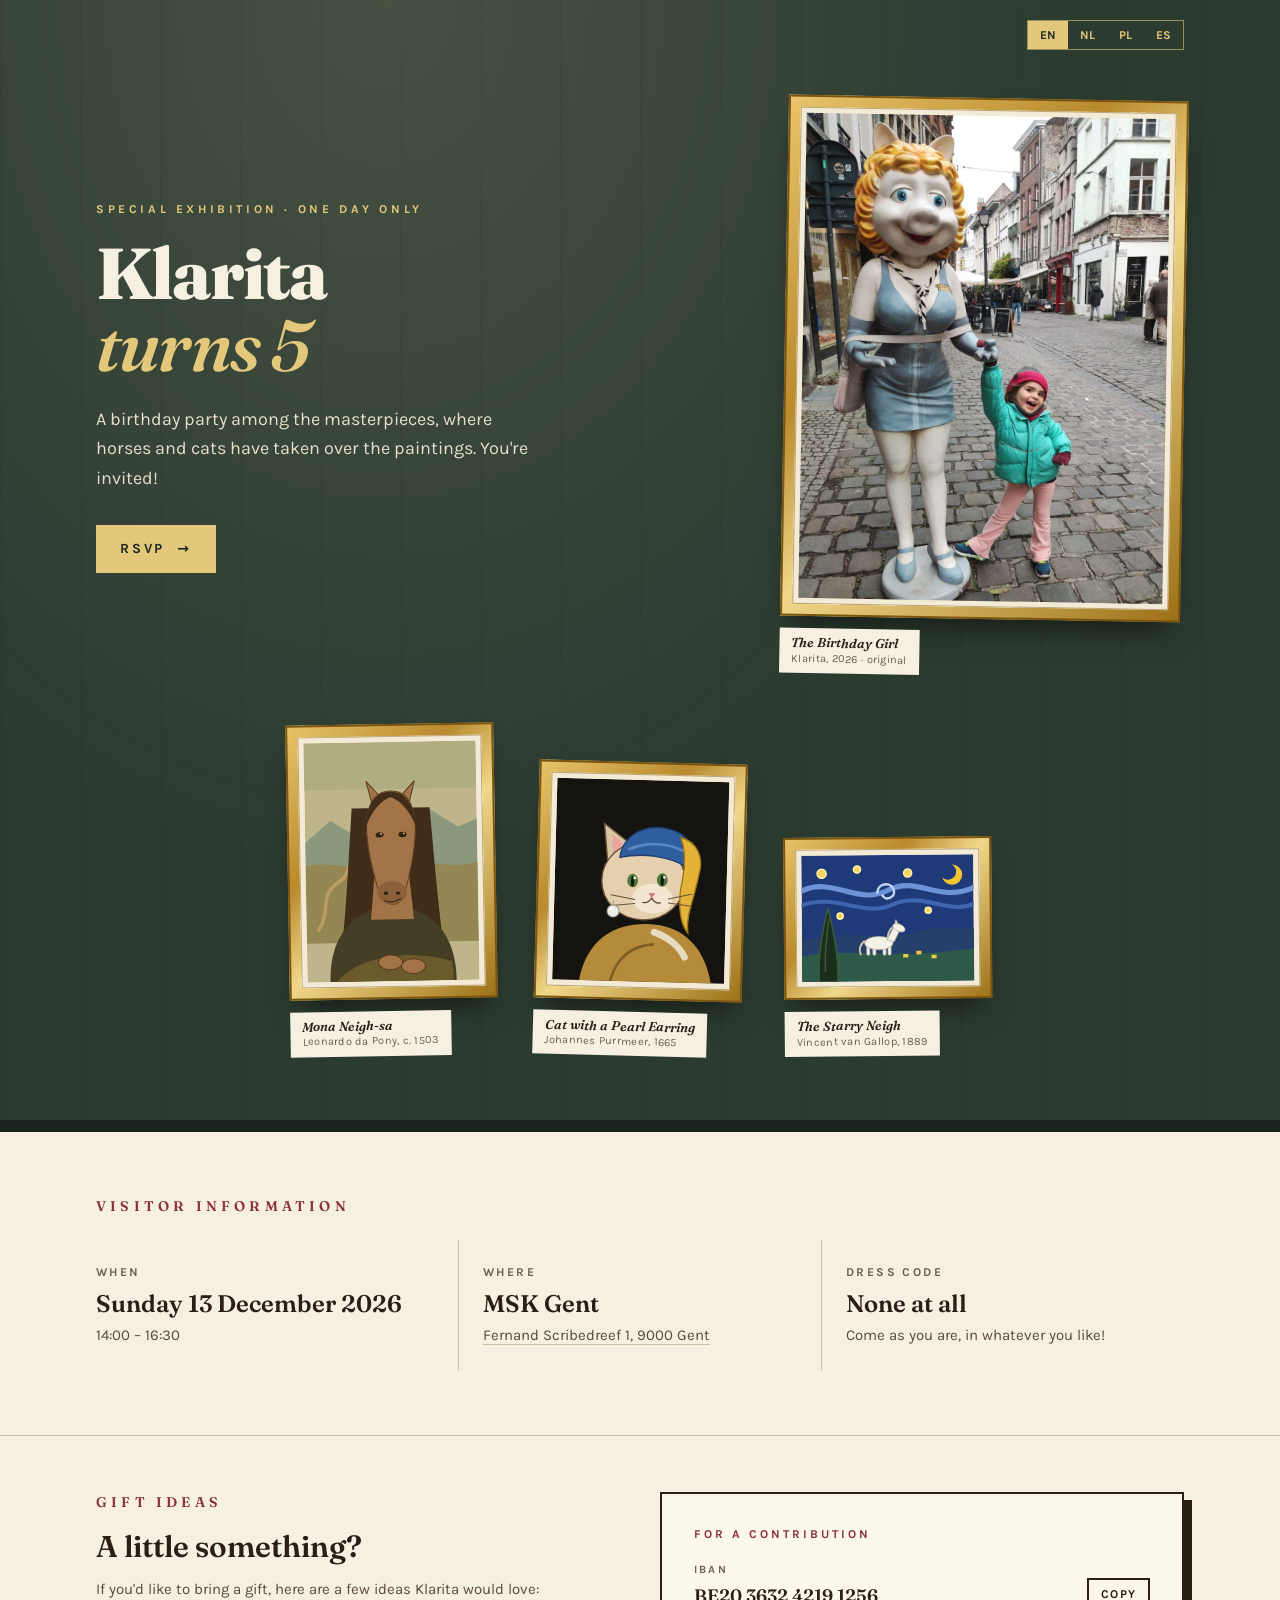
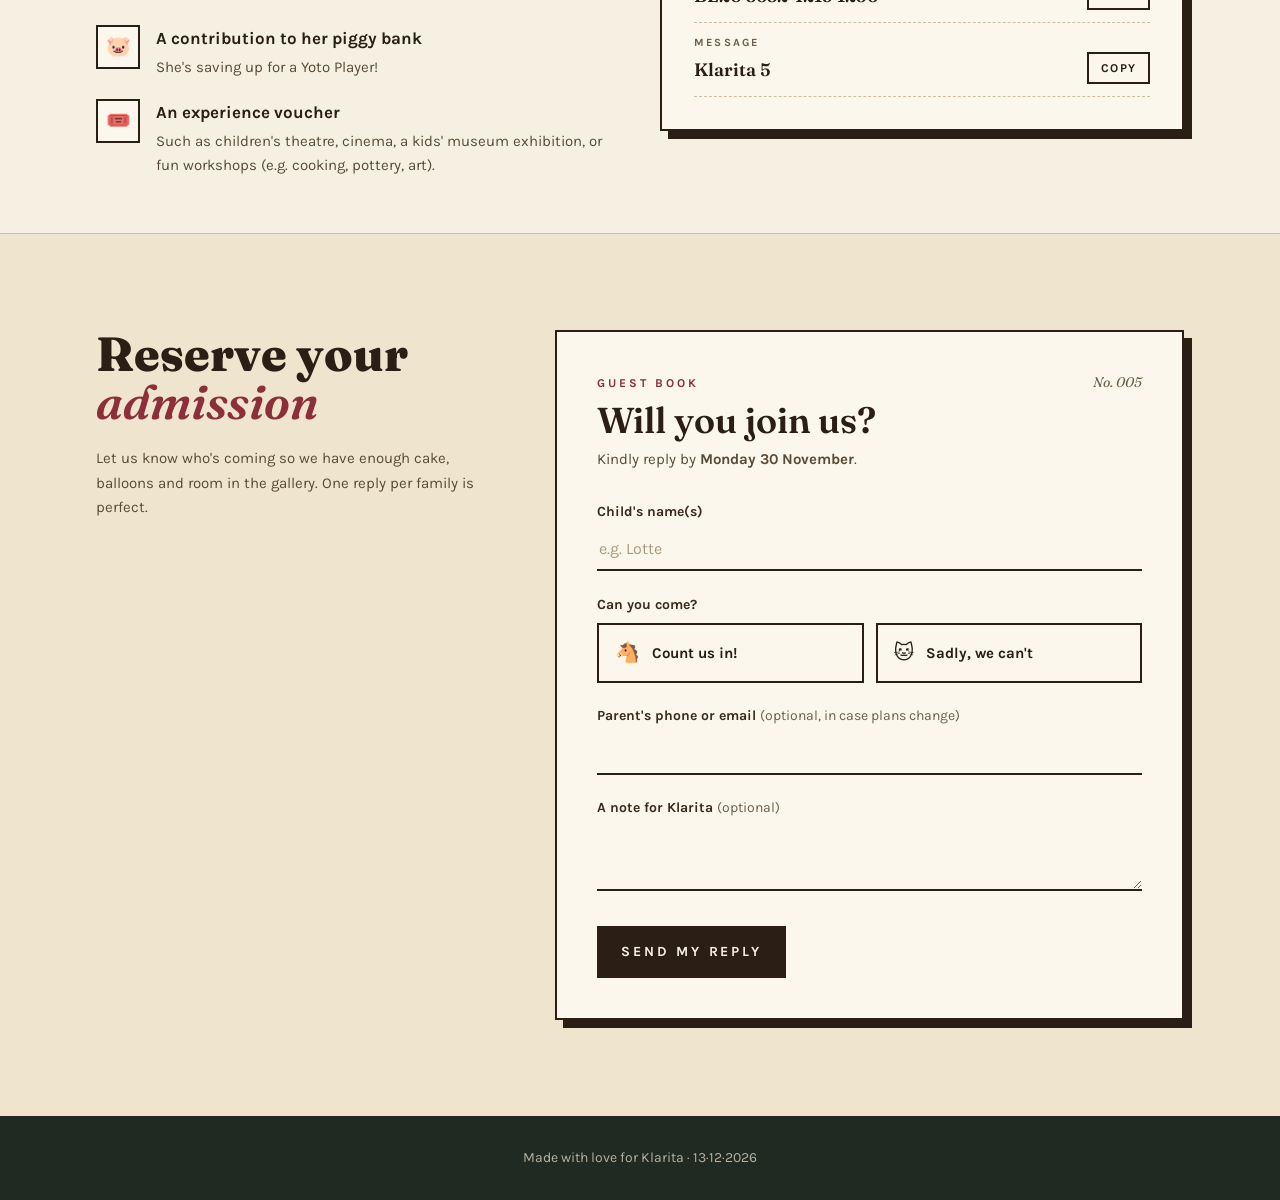
==== commit da9e40a0: "Klarita RSVP: update gift ideas (Yoto savings, experience voucher) Co-Authored-By: Claude Opus 5.5 <" ====
--- a/klarita/index.html
+++ b/klarita/index.html
@@ -11,7 +11,7 @@
     <meta property="og:image:height" content="630" />
     <meta property="og:image:alt" content="Klarita 5 — a horse as the Mona Lisa, a cat with a pearl earring and a starry night with a white horse" />
     <meta name="twitter:card" content="summary_large_image" />
-<style>*,:before,:after{box-sizing:border-box;border:0 solid #e5e7eb}:before,:after{--tw-content:""}html,:host{-webkit-text-size-adjust:100%;tab-size:4;font-feature-settings:normal;font-variation-settings:normal;-webkit-tap-highlight-color:transparent;font-family:ui-sans-serif,system-ui,sans-serif,Apple Color Emoji,Segoe UI Emoji,Segoe UI Symbol,Noto Color Emoji;line-height:1.5}body{line-height:inherit;margin:0}hr{height:0;color:inherit;border-top-width:1px}abbr:where([title]){text-decoration:underline dotted}h1,h2,h3,h4,h5,h6{font-size:inherit;font-weight:inherit}a{color:inherit;text-decoration:inherit}b,strong{font-weight:bolder}code,kbd,samp,pre{font-feature-settings:normal;font-variation-settings:normal;font-family:ui-monospace,SFMono-Regular,Menlo,Monaco,Consolas,Liberation Mono,Courier New,monospace;font-size:1em}small{font-size:80%}sub,sup{vertical-align:baseline;font-size:75%;line-height:0;position:relative}sub{bottom:-.25em}sup{top:-.5em}table{text-indent:0;border-color:inherit;border-collapse:collapse}button,input,optgroup,select,textarea{font-feature-settings:inherit;font-variation-settings:inherit;font-family:inherit;font-size:100%;font-weight:inherit;line-height:inherit;color:inherit;margin:0;padding:0}button,select{text-transform:none}button,[type=button],[type=reset],[type=submit]{-webkit-appearance:button;background-color:#0000;background-image:none}:-moz-focusring{outline:auto}:-moz-ui-invalid{box-shadow:none}progress{vertical-align:baseline}::-webkit-inner-spin-button{height:auto}::-webkit-outer-spin-button{height:auto}[type=search]{-webkit-appearance:textfield;outline-offset:-2px}::-webkit-search-decoration{-webkit-appearance:none}::-webkit-file-upload-button{-webkit-appearance:button;font:inherit}summary{display:list-item}blockquote,dl,dd,h1,h2,h3,h4,h5,h6,hr,figure,p,pre{margin:0}fieldset{margin:0;padding:0}legend{padding:0}ol,ul,menu{margin:0;padding:0;list-style:none}dialog{padding:0}textarea{resize:vertical}input::-moz-placeholder{opacity:1;color:#9ca3af}textarea::-moz-placeholder{opacity:1;color:#9ca3af}input::placeholder,textarea::placeholder{opacity:1;color:#9ca3af}button,[role=button]{cursor:pointer}:disabled{cursor:default}img,svg,video,canvas,audio,iframe,embed,object{vertical-align:middle;display:block}img,video{max-width:100%;height:auto}[hidden]{display:none}:root{--background:0 0% 100%;--foreground:0 0% 3.9%;--card:0 0% 100%;--card-foreground:0 0% 3.9%;--popover:0 0% 100%;--popover-foreground:0 0% 3.9%;--primary:0 0% 9%;--primary-foreground:0 0% 98%;--secondary:0 0% 96.1%;--secondary-foreground:0 0% 9%;--muted:0 0% 96.1%;--muted-foreground:0 0% 45.1%;--accent:0 0% 96.1%;--accent-foreground:0 0% 9%;--destructive:0 84.2% 60.2%;--destructive-foreground:0 0% 98%;--border:0 0% 89.8%;--input:0 0% 89.8%;--ring:0 0% 3.9%;--radius:.5rem}*{border-color:hsl(var(--border))}body{background-color:hsl(var(--background));color:hsl(var(--foreground))}*,:before,:after,::backdrop{--tw-border-spacing-x:0;--tw-border-spacing-y:0;--tw-translate-x:0;--tw-translate-y:0;--tw-rotate:0;--tw-skew-x:0;--tw-skew-y:0;--tw-scale-x:1;--tw-scale-y:1;--tw-pan-x: ;--tw-pan-y: ;--tw-pinch-zoom: ;--tw-scroll-snap-strictness:proximity;--tw-gradient-from-position: ;--tw-gradient-via-position: ;--tw-gradient-to-position: ;--tw-ordinal: ;--tw-slashed-zero: ;--tw-numeric-figure: ;--tw-numeric-spacing: ;--tw-numeric-fraction: ;--tw-ring-inset: ;--tw-ring-offset-width:0px;--tw-ring-offset-color:#fff;--tw-ring-color:#3b82f680;--tw-ring-offset-shadow:0 0 #0000;--tw-ring-shadow:0 0 #0000;--tw-shadow:0 0 #0000;--tw-shadow-colored:0 0 #0000;--tw-blur: ;--tw-brightness: ;--tw-contrast: ;--tw-grayscale: ;--tw-hue-rotate: ;--tw-invert: ;--tw-saturate: ;--tw-sepia: ;--tw-drop-shadow: ;--tw-backdrop-blur: ;--tw-backdrop-brightness: ;--tw-backdrop-contrast: ;--tw-backdrop-grayscale: ;--tw-backdrop-hue-rotate: ;--tw-backdrop-invert: ;--tw-backdrop-opacity: ;--tw-backdrop-saturate: ;--tw-backdrop-sepia: }.sr-only{clip:rect(0, 0, 0, 0);white-space:nowrap;border-width:0;width:1px;height:1px;margin:-1px;padding:0;position:absolute;overflow:hidden}.pointer-events-none{pointer-events:none}.pointer-events-auto{pointer-events:auto}.visible{visibility:visible}.invisible{visibility:hidden}.fixed{position:fixed}.absolute{position:absolute}.relative{position:relative}.inset-0{inset:0}.inset-x-0{left:0;right:0}.inset-y-0{top:0;bottom:0}.-bottom-12{bottom:-3rem}.-left-12{left:-3rem}.-right-12{right:-3rem}.-top-12{top:-3rem}.bottom-0{bottom:0}.left-0{left:0}.left-1\/2{left:50%}.left-2{left:.5rem}.left-\[50\%\]{left:50%}.right-0{right:0}.right-1{right:.25rem}.right-2{right:.5rem}.right-4{right:1rem}.top-0{top:0}.top-1{top:.25rem}.top-1\/2{top:50%}.top-4{top:1rem}.top-\[1px\]{top:1px}.top-\[50\%\]{top:50%}.top-\[60\%\]{top:60%}.top-full{top:100%}.z-10{z-index:10}.z-50{z-index:50}.z-\[100\]{z-index:100}.z-\[1\]{z-index:1}.-mx-1{margin-left:-.25rem;margin-right:-.25rem}.mx-auto{margin-left:auto;margin-right:auto}.my-1{margin-top:.25rem;margin-bottom:.25rem}.-ml-4{margin-left:-1rem}.-mt-4{margin-top:-1rem}.mb-1{margin-bottom:.25rem}.ml-1{margin-left:.25rem}.ml-auto{margin-left:auto}.mr-2{margin-right:.5rem}.mt-1{margin-top:.25rem}.mt-1\.5{margin-top:.375rem}.mt-2{margin-top:.5rem}.mt-24{margin-top:6rem}.mt-3{margin-top:.75rem}.mt-4{margin-top:1rem}.mt-5{margin-top:1.25rem}.mt-6{margin-top:1.5rem}.mt-7{margin-top:1.75rem}.mt-8{margin-top:2rem}.mt-auto{margin-top:auto}.block{display:block}.inline-block{display:inline-block}.flex{display:flex}.inline-flex{display:inline-flex}.table{display:table}.grid{display:grid}.hidden{display:none}.aspect-square{aspect-ratio:1}.size-4{width:1rem;height:1rem}.size-\[--cell-size\]{width:var(--cell-size);height:var(--cell-size)}.h-1{height:.25rem}.h-1\.5{height:.375rem}.h-10{height:2.5rem}.h-11{height:2.75rem}.h-2{height:.5rem}.h-2\.5{height:.625rem}.h-3{height:.75rem}.h-3\.5{height:.875rem}.h-4{height:1rem}.h-5{height:1.25rem}.h-8{height:2rem}.h-9{height:2.25rem}.h-\[--cell-size\]{height:var(--cell-size)}.h-\[1px\]{height:1px}.h-\[var\(--radix-navigation-menu-viewport-height\)\]{height:var(--radix-navigation-menu-viewport-height)}.h-\[var\(--radix-select-trigger-height\)\]{height:var(--radix-select-trigger-height)}.h-auto{height:auto}.h-full{height:100%}.h-px{height:1px}.max-h-\[--radix-context-menu-content-available-height\]{max-height:var(--radix-context-menu-content-available-height)}.max-h-\[--radix-select-content-available-height\]{max-height:var(--radix-select-content-available-height)}.max-h-\[300px\]{max-height:300px}.max-h-\[var\(--radix-dropdown-menu-content-available-height\)\]{max-height:var(--radix-dropdown-menu-content-available-height)}.max-h-screen{max-height:100vh}.min-h-\[60px\]{min-height:60px}.min-h-screen{min-height:100vh}.w-10{width:2.5rem}.w-11{width:2.75rem}.w-2{width:.5rem}.w-2\.5{width:.625rem}.w-3{width:.75rem}.w-3\.5{width:.875rem}.w-3\/4{width:75%}.w-4{width:1rem}.w-6{width:1.5rem}.w-64{width:16rem}.w-72{width:18rem}.w-8{width:2rem}.w-9{width:2.25rem}.w-\[--cell-size\]{width:var(--cell-size)}.w-\[100px\]{width:100px}.w-\[1px\]{width:1px}.w-fit{width:fit-content}.w-full{width:100%}.w-max{width:max-content}.w-px{width:1px}.min-w-0{min-width:0}.min-w-10{min-width:2.5rem}.min-w-8{min-width:2rem}.min-w-9{min-width:2.25rem}.min-w-\[--cell-size\]{min-width:var(--cell-size)}.min-w-\[12rem\]{min-width:12rem}.min-w-\[8rem\]{min-width:8rem}.min-w-\[var\(--radix-select-trigger-width\)\]{min-width:var(--radix-select-trigger-width)}.max-w-3xl{max-width:48rem}.max-w-6xl{max-width:72rem}.max-w-\[400px\]{max-width:400px}.max-w-lg{max-width:32rem}.max-w-max{max-width:max-content}.max-w-md{max-width:28rem}.max-w-sm{max-width:24rem}.flex-1{flex:1}.shrink-0{flex-shrink:0}.grow{flex-grow:1}.grow-0{flex-grow:0}.basis-full{flex-basis:100%}.caption-bottom{caption-side:bottom}.border-collapse{border-collapse:collapse}.origin-\[--radix-context-menu-content-transform-origin\]{transform-origin:var(--radix-context-menu-content-transform-origin)}.origin-\[--radix-dropdown-menu-content-transform-origin\]{transform-origin:var(--radix-dropdown-menu-content-transform-origin)}.origin-\[--radix-hover-card-content-transform-origin\]{transform-origin:var(--radix-hover-card-content-transform-origin)}.origin-\[--radix-menubar-content-transform-origin\]{transform-origin:var(--radix-menubar-content-transform-origin)}.origin-\[--radix-popover-content-transform-origin\]{transform-origin:var(--radix-popover-content-transform-origin)}.origin-\[--radix-select-content-transform-origin\]{transform-origin:var(--radix-select-content-transform-origin)}.origin-\[--radix-tooltip-content-transform-origin\]{transform-origin:var(--radix-tooltip-content-transform-origin)}.-translate-x-1\/2{--tw-translate-x:-50%;transform:translate(var(--tw-translate-x), var(--tw-translate-y)) rotate(var(--tw-rotate)) skewX(var(--tw-skew-x)) skewY(var(--tw-skew-y)) scaleX(var(--tw-scale-x)) scaleY(var(--tw-scale-y))}.-translate-y-1\/2{--tw-translate-y:-50%;transform:translate(var(--tw-translate-x), var(--tw-translate-y)) rotate(var(--tw-rotate)) skewX(var(--tw-skew-x)) skewY(var(--tw-skew-y)) scaleX(var(--tw-scale-x)) scaleY(var(--tw-scale-y))}.translate-x-\[-50\%\]{--tw-translate-x:-50%;transform:translate(var(--tw-translate-x), var(--tw-translate-y)) rotate(var(--tw-rotate)) skewX(var(--tw-skew-x)) skewY(var(--tw-skew-y)) scaleX(var(--tw-scale-x)) scaleY(var(--tw-scale-y))}.translate-y-\[-50\%\]{--tw-translate-y:-50%;transform:translate(var(--tw-translate-x), var(--tw-translate-y)) rotate(var(--tw-rotate)) skewX(var(--tw-skew-x)) skewY(var(--tw-skew-y)) scaleX(var(--tw-scale-x)) scaleY(var(--tw-scale-y))}.-rotate-1{--tw-rotate:-1deg;transform:translate(var(--tw-translate-x), var(--tw-translate-y)) rotate(var(--tw-rotate)) skewX(var(--tw-skew-x)) skewY(var(--tw-skew-y)) scaleX(var(--tw-scale-x)) scaleY(var(--tw-scale-y))}.rotate-45{--tw-rotate:45deg;transform:translate(var(--tw-translate-x), var(--tw-translate-y)) rotate(var(--tw-rotate)) skewX(var(--tw-skew-x)) skewY(var(--tw-skew-y)) scaleX(var(--tw-scale-x)) scaleY(var(--tw-scale-y))}.rotate-90{--tw-rotate:90deg;transform:translate(var(--tw-translate-x), var(--tw-translate-y)) rotate(var(--tw-rotate)) skewX(var(--tw-skew-x)) skewY(var(--tw-skew-y)) scaleX(var(--tw-scale-x)) scaleY(var(--tw-scale-y))}.rotate-\[-0\.5deg\]{--tw-rotate:-.5deg;transform:translate(var(--tw-translate-x), var(--tw-translate-y)) rotate(var(--tw-rotate)) skewX(var(--tw-skew-x)) skewY(var(--tw-skew-y)) scaleX(var(--tw-scale-x)) scaleY(var(--tw-scale-y))}.rotate-\[1\.5deg\]{--tw-rotate:1.5deg;transform:translate(var(--tw-translate-x), var(--tw-translate-y)) rotate(var(--tw-rotate)) skewX(var(--tw-skew-x)) skewY(var(--tw-skew-y)) scaleX(var(--tw-scale-x)) scaleY(var(--tw-scale-y))}.rotate-\[1deg\]{--tw-rotate:1deg;transform:translate(var(--tw-translate-x), var(--tw-translate-y)) rotate(var(--tw-rotate)) skewX(var(--tw-skew-x)) skewY(var(--tw-skew-y)) scaleX(var(--tw-scale-x)) scaleY(var(--tw-scale-y))}.transform{transform:translate(var(--tw-translate-x), var(--tw-translate-y)) rotate(var(--tw-rotate)) skewX(var(--tw-skew-x)) skewY(var(--tw-skew-y)) scaleX(var(--tw-scale-x)) scaleY(var(--tw-scale-y))}@keyframes pulse{50%{opacity:.5}}.animate-pulse{animation:2s cubic-bezier(.4,0,.6,1) infinite pulse}.cursor-default{cursor:default}.cursor-pointer{cursor:pointer}.touch-none{touch-action:none}.select-none{-webkit-user-select:none;user-select:none}.resize-y{resize:vertical}.list-none{list-style-type:none}.grid-cols-1{grid-template-columns:repeat(1,minmax(0,1fr))}.grid-cols-3{grid-template-columns:repeat(3,minmax(0,1fr))}.flex-col{flex-direction:column}.flex-col-reverse{flex-direction:column-reverse}.flex-wrap{flex-wrap:wrap}.items-end{align-items:flex-end}.items-center{align-items:center}.items-baseline{align-items:baseline}.justify-end{justify-content:flex-end}.justify-center{justify-content:center}.justify-between{justify-content:space-between}.gap-1{gap:.25rem}.gap-1\.5{gap:.375rem}.gap-10{gap:2.5rem}.gap-2{gap:.5rem}.gap-3{gap:.75rem}.gap-4{gap:1rem}.gap-px{gap:1px}.space-x-1>:not([hidden])~:not([hidden]){--tw-space-x-reverse:0;margin-right:calc(.25rem * var(--tw-space-x-reverse));margin-left:calc(.25rem * calc(1 - var(--tw-space-x-reverse)))}.space-x-2>:not([hidden])~:not([hidden]){--tw-space-x-reverse:0;margin-right:calc(.5rem * var(--tw-space-x-reverse));margin-left:calc(.5rem * calc(1 - var(--tw-space-x-reverse)))}.space-y-1>:not([hidden])~:not([hidden]){--tw-space-y-reverse:0;margin-top:calc(.25rem * calc(1 - var(--tw-space-y-reverse)));margin-bottom:calc(.25rem * var(--tw-space-y-reverse))}.space-y-1\.5>:not([hidden])~:not([hidden]){--tw-space-y-reverse:0;margin-top:calc(.375rem * calc(1 - var(--tw-space-y-reverse)));margin-bottom:calc(.375rem * var(--tw-space-y-reverse))}.space-y-2>:not([hidden])~:not([hidden]){--tw-space-y-reverse:0;margin-top:calc(.5rem * calc(1 - var(--tw-space-y-reverse)));margin-bottom:calc(.5rem * var(--tw-space-y-reverse))}.space-y-3>:not([hidden])~:not([hidden]){--tw-space-y-reverse:0;margin-top:calc(.75rem * calc(1 - var(--tw-space-y-reverse)));margin-bottom:calc(.75rem * var(--tw-space-y-reverse))}.overflow-auto{overflow:auto}.overflow-hidden{overflow:hidden}.overflow-y-auto{overflow-y:auto}.overflow-x-hidden{overflow-x:hidden}.whitespace-nowrap{white-space:nowrap}.break-words{overflow-wrap:break-word}.rounded-\[inherit\]{border-radius:inherit}.rounded-full{border-radius:9999px}.rounded-lg{border-radius:var(--radius)}.rounded-md{border-radius:calc(var(--radius) - 2px)}.rounded-none{border-radius:0}.rounded-sm{border-radius:calc(var(--radius) - 4px)}.rounded-xl{border-radius:.75rem}.rounded-l-md{border-top-left-radius:calc(var(--radius) - 2px);border-bottom-left-radius:calc(var(--radius) - 2px)}.rounded-r-md{border-top-right-radius:calc(var(--radius) - 2px);border-bottom-right-radius:calc(var(--radius) - 2px)}.rounded-t-\[10px\]{border-top-left-radius:10px;border-top-right-radius:10px}.rounded-tl-sm{border-top-left-radius:calc(var(--radius) - 4px)}.border{border-width:1px}.border-2{border-width:2px}.border-b{border-bottom-width:1px}.border-l{border-left-width:1px}.border-l-4{border-left-width:4px}.border-r{border-right-width:1px}.border-t{border-top-width:1px}.border-dashed{border-style:dashed}.border-\[\#2B1E14\]{--tw-border-opacity:1;border-color:rgb(43 30 20/var(--tw-border-opacity))}.border-\[\#8C2F39\]{--tw-border-opacity:1;border-color:rgb(140 47 57/var(--tw-border-opacity))}.border-\[\#CDBFA3\]{--tw-border-opacity:1;border-color:rgb(205 191 163/var(--tw-border-opacity))}.border-\[\#E3C77A\]\/60{border-color:#e3c77a99}.border-destructive{border-color:hsl(var(--destructive))}.border-destructive\/50{border-color:hsl(var(--destructive) / .5)}.border-input{border-color:hsl(var(--input))}.border-primary{border-color:hsl(var(--primary))}.border-primary\/50{border-color:hsl(var(--primary) / .5)}.border-transparent{border-color:#0000}.border-l-transparent{border-left-color:#0000}.border-t-transparent{border-top-color:#0000}.bg-\[\#1A231D\]{--tw-bg-opacity:1;background-color:rgb(26 35 29/var(--tw-bg-opacity))}.bg-\[\#1F2A22\]{--tw-bg-opacity:1;background-color:rgb(31 42 34/var(--tw-bg-opacity))}.bg-\[\#2B1E14\]{--tw-bg-opacity:1;background-color:rgb(43 30 20/var(--tw-bg-opacity))}.bg-\[\#8C2F39\]{--tw-bg-opacity:1;background-color:rgb(140 47 57/var(--tw-bg-opacity))}.bg-\[\#CDBFA3\]{--tw-bg-opacity:1;background-color:rgb(205 191 163/var(--tw-bg-opacity))}.bg-\[\#E3C77A\]{--tw-bg-opacity:1;background-color:rgb(227 199 122/var(--tw-bg-opacity))}.bg-\[\#EFE5CF\]{--tw-bg-opacity:1;background-color:rgb(239 229 207/var(--tw-bg-opacity))}.bg-\[\#F3E0DC\]{--tw-bg-opacity:1;background-color:rgb(243 224 220/var(--tw-bg-opacity))}.bg-\[\#F6F0E2\]{--tw-bg-opacity:1;background-color:rgb(246 240 226/var(--tw-bg-opacity))}.bg-\[\#FBF7EC\]{--tw-bg-opacity:1;background-color:rgb(251 247 236/var(--tw-bg-opacity))}.bg-accent{background-color:hsl(var(--accent))}.bg-background{background-color:hsl(var(--background))}.bg-black\/80{background-color:#000c}.bg-border{background-color:hsl(var(--border))}.bg-card{background-color:hsl(var(--card))}.bg-destructive{background-color:hsl(var(--destructive))}.bg-muted{background-color:hsl(var(--muted))}.bg-muted\/50{background-color:hsl(var(--muted) / .5)}.bg-popover{background-color:hsl(var(--popover))}.bg-primary{background-color:hsl(var(--primary))}.bg-primary\/10{background-color:hsl(var(--primary) / .1)}.bg-primary\/20{background-color:hsl(var(--primary) / .2)}.bg-secondary{background-color:hsl(var(--secondary))}.bg-transparent{background-color:#0000}.fill-current{fill:currentColor}.fill-primary{fill:hsl(var(--primary))}.p-0{padding:0}.p-1{padding:.25rem}.p-2{padding:.5rem}.p-3{padding:.75rem}.p-4{padding:1rem}.p-6{padding:1.5rem}.p-7{padding:1.75rem}.p-\[1px\]{padding:1px}.px-1{padding-left:.25rem;padding-right:.25rem}.px-1\.5{padding-left:.375rem;padding-right:.375rem}.px-2{padding-left:.5rem;padding-right:.5rem}.px-2\.5{padding-left:.625rem;padding-right:.625rem}.px-3{padding-left:.75rem;padding-right:.75rem}.px-4{padding-left:1rem;padding-right:1rem}.px-5{padding-left:1.25rem;padding-right:1.25rem}.px-6{padding-left:1.5rem;padding-right:1.5rem}.px-8{padding-left:2rem;padding-right:2rem}.px-\[--cell-size\]{padding-left:var(--cell-size);padding-right:var(--cell-size)}.py-0{padding-top:0;padding-bottom:0}.py-0\.5{padding-top:.125rem;padding-bottom:.125rem}.py-1{padding-top:.25rem;padding-bottom:.25rem}.py-1\.5{padding-top:.375rem;padding-bottom:.375rem}.py-14{padding-top:3.5rem;padding-bottom:3.5rem}.py-16{padding-top:4rem;padding-bottom:4rem}.py-2{padding-top:.5rem;padding-bottom:.5rem}.py-3{padding-top:.75rem;padding-bottom:.75rem}.py-3\.5{padding-top:.875rem;padding-bottom:.875rem}.py-4{padding-top:1rem;padding-bottom:1rem}.py-6{padding-top:1.5rem;padding-bottom:1.5rem}.py-8{padding-top:2rem;padding-bottom:2rem}.pb-14{padding-bottom:3.5rem}.pb-4{padding-bottom:1rem}.pl-2{padding-left:.5rem}.pl-4{padding-left:1rem}.pl-8{padding-left:2rem}.pr-1{padding-right:.25rem}.pr-2{padding-right:.5rem}.pr-6{padding-right:1.5rem}.pr-8{padding-right:2rem}.pt-0{padding-top:0}.pt-12{padding-top:3rem}.pt-4{padding-top:1rem}.pt-5{padding-top:1.25rem}.pt-6{padding-top:1.5rem}.text-left{text-align:left}.text-center{text-align:center}.align-middle{vertical-align:middle}.font-body{font-family:Karla,system-ui,sans-serif}.font-display{font-family:Fraunces,Georgia,serif}.text-2xl{font-size:1.5rem;line-height:2rem}.text-3xl{font-size:1.875rem;line-height:2.25rem}.text-4xl{font-size:2.25rem;line-height:2.5rem}.text-\[0\.8rem\]{font-size:.8rem}.text-\[11px\]{font-size:11px}.text-\[13px\]{font-size:13px}.text-\[15px\]{font-size:15px}.text-\[17px\]{font-size:17px}.text-\[3\.4rem\]{font-size:3.4rem}.text-base{font-size:1rem;line-height:1.5rem}.text-lg{font-size:1.125rem;line-height:1.75rem}.text-sm{font-size:.875rem;line-height:1.25rem}.text-xl{font-size:1.25rem;line-height:1.75rem}.text-xs{font-size:.75rem;line-height:1rem}.font-bold{font-weight:700}.font-extrabold{font-weight:800}.font-medium{font-weight:500}.font-normal{font-weight:400}.font-semibold{font-weight:600}.uppercase{text-transform:uppercase}.italic{font-style:italic}.tabular-nums{--tw-numeric-spacing:tabular-nums;font-variant-numeric:var(--tw-ordinal) var(--tw-slashed-zero) var(--tw-numeric-figure) var(--tw-numeric-spacing) var(--tw-numeric-fraction)}.leading-\[0\.95\]{line-height:.95}.leading-none{line-height:1}.leading-relaxed{line-height:1.625}.leading-tight{line-height:1.25}.tracking-\[0\.25em\]{letter-spacing:.25em}.tracking-\[0\.2em\]{letter-spacing:.2em}.tracking-\[0\.3em\]{letter-spacing:.3em}.tracking-tight{letter-spacing:-.025em}.tracking-wide{letter-spacing:.025em}.tracking-widest{letter-spacing:.1em}.text-\[\#1F2A22\]{--tw-text-opacity:1;color:rgb(31 42 34/var(--tw-text-opacity))}.text-\[\#2B1E14\]{--tw-text-opacity:1;color:rgb(43 30 20/var(--tw-text-opacity))}.text-\[\#3B2B1E\]{--tw-text-opacity:1;color:rgb(59 43 30/var(--tw-text-opacity))}.text-\[\#5A4A38\]{--tw-text-opacity:1;color:rgb(90 74 56/var(--tw-text-opacity))}.text-\[\#5E1F27\]{--tw-text-opacity:1;color:rgb(94 31 39/var(--tw-text-opacity))}.text-\[\#6E5F4B\]{--tw-text-opacity:1;color:rgb(110 95 75/var(--tw-text-opacity))}.text-\[\#8C2F39\]{--tw-text-opacity:1;color:rgb(140 47 57/var(--tw-text-opacity))}.text-\[\#B9B29E\]{--tw-text-opacity:1;color:rgb(185 178 158/var(--tw-text-opacity))}.text-\[\#E3C77A\]{--tw-text-opacity:1;color:rgb(227 199 122/var(--tw-text-opacity))}.text-\[\#E6DECB\]{--tw-text-opacity:1;color:rgb(230 222 203/var(--tw-text-opacity))}.text-\[\#F6F0E2\]{--tw-text-opacity:1;color:rgb(246 240 226/var(--tw-text-opacity))}.text-accent-foreground{color:hsl(var(--accent-foreground))}.text-card-foreground{color:hsl(var(--card-foreground))}.text-current{color:currentColor}.text-destructive{color:hsl(var(--destructive))}.text-destructive-foreground{color:hsl(var(--destructive-foreground))}.text-foreground{color:hsl(var(--foreground))}.text-foreground\/50{color:hsl(var(--foreground) / .5)}.text-muted-foreground{color:hsl(var(--muted-foreground))}.text-popover-foreground{color:hsl(var(--popover-foreground))}.text-primary{color:hsl(var(--primary))}.text-primary-foreground{color:hsl(var(--primary-foreground))}.text-secondary-foreground{color:hsl(var(--secondary-foreground))}.underline{text-decoration-line:underline}.decoration-\[\#CDBFA3\]{text-decoration-color:#cdbfa3}.underline-offset-4{text-underline-offset:4px}.opacity-0{opacity:0}.opacity-50{opacity:.5}.opacity-60{opacity:.6}.opacity-70{opacity:.7}.opacity-90{opacity:.9}.shadow{--tw-shadow:0 1px 3px 0 #0000001a, 0 1px 2px -1px #0000001a;--tw-shadow-colored:0 1px 3px 0 var(--tw-shadow-color), 0 1px 2px -1px var(--tw-shadow-color);box-shadow:var(--tw-ring-offset-shadow,0 0 #0000), var(--tw-ring-shadow,0 0 #0000), var(--tw-shadow)}.shadow-lg{--tw-shadow:0 10px 15px -3px #0000001a, 0 4px 6px -4px #0000001a;--tw-shadow-colored:0 10px 15px -3px var(--tw-shadow-color), 0 4px 6px -4px var(--tw-shadow-color);box-shadow:var(--tw-ring-offset-shadow,0 0 #0000), var(--tw-ring-shadow,0 0 #0000), var(--tw-shadow)}.shadow-md{--tw-shadow:0 4px 6px -1px #0000001a, 0 2px 4px -2px #0000001a;--tw-shadow-colored:0 4px 6px -1px var(--tw-shadow-color), 0 2px 4px -2px var(--tw-shadow-color);box-shadow:var(--tw-ring-offset-shadow,0 0 #0000), var(--tw-ring-shadow,0 0 #0000), var(--tw-shadow)}.shadow-sm{--tw-shadow:0 1px 2px 0 #0000000d;--tw-shadow-colored:0 1px 2px 0 var(--tw-shadow-color);box-shadow:var(--tw-ring-offset-shadow,0 0 #0000), var(--tw-ring-shadow,0 0 #0000), var(--tw-shadow)}.outline-none{outline-offset:2px;outline:2px solid #0000}.outline{outline-style:solid}.ring-0{--tw-ring-offset-shadow:var(--tw-ring-inset) 0 0 0 var(--tw-ring-offset-width) var(--tw-ring-offset-color);--tw-ring-shadow:var(--tw-ring-inset) 0 0 0 calc(0px + var(--tw-ring-offset-width)) var(--tw-ring-color);box-shadow:var(--tw-ring-offset-shadow), var(--tw-ring-shadow), var(--tw-shadow,0 0 #0000)}.ring-offset-background{--tw-ring-offset-color:hsl(var(--background))}.filter{filter:var(--tw-blur) var(--tw-brightness) var(--tw-contrast) var(--tw-grayscale) var(--tw-hue-rotate) var(--tw-invert) var(--tw-saturate) var(--tw-sepia) var(--tw-drop-shadow)}.transition{transition-property:color,background-color,border-color,text-decoration-color,fill,stroke,opacity,box-shadow,transform,filter,backdrop-filter;transition-duration:.15s;transition-timing-function:cubic-bezier(.4,0,.2,1)}.transition-all{transition-property:all;transition-duration:.15s;transition-timing-function:cubic-bezier(.4,0,.2,1)}.transition-colors{transition-property:color,background-color,border-color,text-decoration-color,fill,stroke;transition-duration:.15s;transition-timing-function:cubic-bezier(.4,0,.2,1)}.transition-opacity{transition-property:opacity;transition-duration:.15s;transition-timing-function:cubic-bezier(.4,0,.2,1)}.transition-transform{transition-property:transform;transition-duration:.15s;transition-timing-function:cubic-bezier(.4,0,.2,1)}.duration-200{transition-duration:.2s}.duration-300{transition-duration:.3s}.ease-in-out{transition-timing-function:cubic-bezier(.4,0,.2,1)}@keyframes enter{0%{opacity:var(--tw-enter-opacity,1);transform:translate3d(var(--tw-enter-translate-x,0), var(--tw-enter-translate-y,0), 0) scale3d(var(--tw-enter-scale,1), var(--tw-enter-scale,1), var(--tw-enter-scale,1)) rotate(var(--tw-enter-rotate,0))}}@keyframes exit{to{opacity:var(--tw-exit-opacity,1);transform:translate3d(var(--tw-exit-translate-x,0), var(--tw-exit-translate-y,0), 0) scale3d(var(--tw-exit-scale,1), var(--tw-exit-scale,1), var(--tw-exit-scale,1)) rotate(var(--tw-exit-rotate,0))}}.animate-in{--tw-enter-opacity:initial;--tw-enter-scale:initial;--tw-enter-rotate:initial;--tw-enter-translate-x:initial;--tw-enter-translate-y:initial;animation-name:enter;animation-duration:.15s}.fade-in-0{--tw-enter-opacity:0}.zoom-in-95{--tw-enter-scale:.95}.duration-200{animation-duration:.2s}.duration-300{animation-duration:.3s}.ease-in-out{animation-timing-function:cubic-bezier(.4,0,.2,1)}.\[--cell-size\:2rem\]{--cell-size:2rem}html{scroll-behavior:smooth}body{-webkit-font-smoothing:antialiased;background:#f6f0e2}.wall{background-color:#2c3b30;background-image:radial-gradient(at 30% 0,#fff0c81f,#0000 55%),repeating-linear-gradient(90deg,#0000000d 0 2px,#0000 2px 80px)}.frame{background:linear-gradient(135deg,#e9c46a 0%,#b98a2e 35%,#f1d78a 55%,#9c7016 100%);padding:12px;box-shadow:0 18px 30px -12px #0009,inset 0 0 0 2px #7a5512}.frame-inner{background:#f3ebd6;padding:6px;box-shadow:inset 0 0 0 1px #b9a57a}.ticket{background:#fbf7ec;border:2px solid #2b1e14;position:relative;box-shadow:8px 8px #2b1e14}.field{color:#2b1e14;background:0 0;border:0;border-bottom:2px solid #2b1e14;outline:none;width:100%;padding:8px 2px;font-size:16px}.field:focus{background:#f3ebd6;border-bottom-color:#8c2f39}.field::placeholder{color:#a8997e}@media (width<=639px){.paint-row .frame{padding:5px}.paint-row .frame-inner{padding:3px}.paint-row figcaption{padding:4px 6px}.paint-row figcaption span:first-child{font-size:10px}.paint-row figcaption span:last-child{display:none}}.file\:border-0::file-selector-button{border-width:0}.file\:bg-transparent::file-selector-button{background-color:#0000}.file\:text-sm::file-selector-button{font-size:.875rem;line-height:1.25rem}.file\:font-medium::file-selector-button{font-weight:500}.file\:text-foreground::file-selector-button{color:hsl(var(--foreground))}.placeholder\:text-muted-foreground::placeholder{color:hsl(var(--muted-foreground))}.after\:absolute:after{content:var(--tw-content);position:absolute}.after\:inset-y-0:after{content:var(--tw-content);top:0;bottom:0}.after\:left-1\/2:after{content:var(--tw-content);left:50%}.after\:w-1:after{content:var(--tw-content);width:.25rem}.after\:-translate-x-1\/2:after{content:var(--tw-content);--tw-translate-x:-50%;transform:translate(var(--tw-translate-x), var(--tw-translate-y)) rotate(var(--tw-rotate)) skewX(var(--tw-skew-x)) skewY(var(--tw-skew-y)) scaleX(var(--tw-scale-x)) scaleY(var(--tw-scale-y))}.hover\:bg-\[\#2B1E14\]:hover{--tw-bg-opacity:1;background-color:rgb(43 30 20/var(--tw-bg-opacity))}.hover\:bg-\[\#8C2F39\]:hover{--tw-bg-opacity:1;background-color:rgb(140 47 57/var(--tw-bg-opacity))}.hover\:bg-\[\#E3C77A\]\/15:hover{background-color:#e3c77a26}.hover\:bg-\[\#EFE5CF\]:hover{--tw-bg-opacity:1;background-color:rgb(239 229 207/var(--tw-bg-opacity))}.hover\:bg-\[\#F6F0E2\]:hover{--tw-bg-opacity:1;background-color:rgb(246 240 226/var(--tw-bg-opacity))}.hover\:bg-accent:hover{background-color:hsl(var(--accent))}.hover\:bg-destructive\/80:hover{background-color:hsl(var(--destructive) / .8)}.hover\:bg-destructive\/90:hover{background-color:hsl(var(--destructive) / .9)}.hover\:bg-muted:hover{background-color:hsl(var(--muted))}.hover\:bg-muted\/50:hover{background-color:hsl(var(--muted) / .5)}.hover\:bg-primary\/80:hover{background-color:hsl(var(--primary) / .8)}.hover\:bg-primary\/90:hover{background-color:hsl(var(--primary) / .9)}.hover\:bg-secondary:hover{background-color:hsl(var(--secondary))}.hover\:bg-secondary\/80:hover{background-color:hsl(var(--secondary) / .8)}.hover\:text-\[\#8C2F39\]:hover{--tw-text-opacity:1;color:rgb(140 47 57/var(--tw-text-opacity))}.hover\:text-\[\#F6F0E2\]:hover{--tw-text-opacity:1;color:rgb(246 240 226/var(--tw-text-opacity))}.hover\:text-accent-foreground:hover{color:hsl(var(--accent-foreground))}.hover\:text-foreground:hover{color:hsl(var(--foreground))}.hover\:text-muted-foreground:hover{color:hsl(var(--muted-foreground))}.hover\:underline:hover{text-decoration-line:underline}.hover\:opacity-100:hover{opacity:1}.focus\:bg-accent:focus{background-color:hsl(var(--accent))}.focus\:text-accent-foreground:focus{color:hsl(var(--accent-foreground))}.focus\:opacity-100:focus{opacity:1}.focus\:outline-none:focus{outline-offset:2px;outline:2px solid #0000}.focus\:ring-1:focus{--tw-ring-offset-shadow:var(--tw-ring-inset) 0 0 0 var(--tw-ring-offset-width) var(--tw-ring-offset-color);--tw-ring-shadow:var(--tw-ring-inset) 0 0 0 calc(1px + var(--tw-ring-offset-width)) var(--tw-ring-color);box-shadow:var(--tw-ring-offset-shadow), var(--tw-ring-shadow), var(--tw-shadow,0 0 #0000)}.focus\:ring-2:focus{--tw-ring-offset-shadow:var(--tw-ring-inset) 0 0 0 var(--tw-ring-offset-width) var(--tw-ring-offset-color);--tw-ring-shadow:var(--tw-ring-inset) 0 0 0 calc(2px + var(--tw-ring-offset-width)) var(--tw-ring-color);box-shadow:var(--tw-ring-offset-shadow), var(--tw-ring-shadow), var(--tw-shadow,0 0 #0000)}.focus\:ring-ring:focus{--tw-ring-color:hsl(var(--ring))}.focus\:ring-offset-2:focus{--tw-ring-offset-width:2px}.focus-visible\:outline-none:focus-visible{outline-offset:2px;outline:2px solid #0000}.focus-visible\:ring-1:focus-visible{--tw-ring-offset-shadow:var(--tw-ring-inset) 0 0 0 var(--tw-ring-offset-width) var(--tw-ring-offset-color);--tw-ring-shadow:var(--tw-ring-inset) 0 0 0 calc(1px + var(--tw-ring-offset-width)) var(--tw-ring-color);box-shadow:var(--tw-ring-offset-shadow), var(--tw-ring-shadow), var(--tw-shadow,0 0 #0000)}.focus-visible\:ring-2:focus-visible{--tw-ring-offset-shadow:var(--tw-ring-inset) 0 0 0 var(--tw-ring-offset-width) var(--tw-ring-offset-color);--tw-ring-shadow:var(--tw-ring-inset) 0 0 0 calc(2px + var(--tw-ring-offset-width)) var(--tw-ring-color);box-shadow:var(--tw-ring-offset-shadow), var(--tw-ring-shadow), var(--tw-shadow,0 0 #0000)}.focus-visible\:ring-ring:focus-visible{--tw-ring-color:hsl(var(--ring))}.focus-visible\:ring-offset-1:focus-visible{--tw-ring-offset-width:1px}.focus-visible\:ring-offset-2:focus-visible{--tw-ring-offset-width:2px}.focus-visible\:ring-offset-background:focus-visible{--tw-ring-offset-color:hsl(var(--background))}.disabled\:pointer-events-none:disabled{pointer-events:none}.disabled\:cursor-not-allowed:disabled{cursor:not-allowed}.disabled\:opacity-30:disabled{opacity:.3}.disabled\:opacity-50:disabled{opacity:.5}.disabled\:opacity-60:disabled{opacity:.6}.group:hover .group-hover\:opacity-100{opacity:1}.group.destructive .group-\[\.destructive\]\:border-muted\/40{border-color:hsl(var(--muted) / .4)}.group.toaster .group-\[\.toaster\]\:border-border{border-color:hsl(var(--border))}.group.toast .group-\[\.toast\]\:bg-muted{background-color:hsl(var(--muted))}.group.toast .group-\[\.toast\]\:bg-primary{background-color:hsl(var(--primary))}.group.toaster .group-\[\.toaster\]\:bg-background{background-color:hsl(var(--background))}.group.destructive .group-\[\.destructive\]\:text-red-300{--tw-text-opacity:1;color:rgb(252 165 165/var(--tw-text-opacity))}.group.toast .group-\[\.toast\]\:text-muted-foreground{color:hsl(var(--muted-foreground))}.group.toast .group-\[\.toast\]\:text-primary-foreground{color:hsl(var(--primary-foreground))}.group.toaster .group-\[\.toaster\]\:text-foreground{color:hsl(var(--foreground))}.group.toaster .group-\[\.toaster\]\:shadow-lg{--tw-shadow:0 10px 15px -3px #0000001a, 0 4px 6px -4px #0000001a;--tw-shadow-colored:0 10px 15px -3px var(--tw-shadow-color), 0 4px 6px -4px var(--tw-shadow-color);box-shadow:var(--tw-ring-offset-shadow,0 0 #0000), var(--tw-ring-shadow,0 0 #0000), var(--tw-shadow)}.group.destructive .group-\[\.destructive\]\:hover\:border-destructive\/30:hover{border-color:hsl(var(--destructive) / .3)}.group.destructive .group-\[\.destructive\]\:hover\:bg-destructive:hover{background-color:hsl(var(--destructive))}.group.destructive .group-\[\.destructive\]\:hover\:text-destructive-foreground:hover{color:hsl(var(--destructive-foreground))}.group.destructive .group-\[\.destructive\]\:hover\:text-red-50:hover{--tw-text-opacity:1;color:rgb(254 242 242/var(--tw-text-opacity))}.group.destructive .group-\[\.destructive\]\:focus\:ring-destructive:focus{--tw-ring-color:hsl(var(--destructive))}.group.destructive .group-\[\.destructive\]\:focus\:ring-red-400:focus{--tw-ring-opacity:1;--tw-ring-color:rgb(248 113 113/var(--tw-ring-opacity))}.group.destructive .group-\[\.destructive\]\:focus\:ring-offset-red-600:focus{--tw-ring-offset-color:#dc2626}.peer:disabled~.peer-disabled\:cursor-not-allowed{cursor:not-allowed}.peer:disabled~.peer-disabled\:opacity-70{opacity:.7}.aria-disabled\:opacity-50[aria-disabled=true]{opacity:.5}.aria-selected\:text-muted-foreground[aria-selected=true]{color:hsl(var(--muted-foreground))}.data-\[disabled\=true\]\:pointer-events-none[data-disabled=true],.data-\[disabled\]\:pointer-events-none[data-disabled]{pointer-events:none}.data-\[panel-group-direction\=vertical\]\:h-px[data-panel-group-direction=vertical]{height:1px}.data-\[panel-group-direction\=vertical\]\:w-full[data-panel-group-direction=vertical]{width:100%}.data-\[side\=bottom\]\:translate-y-1[data-side=bottom]{--tw-translate-y:.25rem;transform:translate(var(--tw-translate-x), var(--tw-translate-y)) rotate(var(--tw-rotate)) skewX(var(--tw-skew-x)) skewY(var(--tw-skew-y)) scaleX(var(--tw-scale-x)) scaleY(var(--tw-scale-y))}.data-\[side\=left\]\:-translate-x-1[data-side=left]{--tw-translate-x:-.25rem;transform:translate(var(--tw-translate-x), var(--tw-translate-y)) rotate(var(--tw-rotate)) skewX(var(--tw-skew-x)) skewY(var(--tw-skew-y)) scaleX(var(--tw-scale-x)) scaleY(var(--tw-scale-y))}.data-\[side\=right\]\:translate-x-1[data-side=right]{--tw-translate-x:.25rem;transform:translate(var(--tw-translate-x), var(--tw-translate-y)) rotate(var(--tw-rotate)) skewX(var(--tw-skew-x)) skewY(var(--tw-skew-y)) scaleX(var(--tw-scale-x)) scaleY(var(--tw-scale-y))}.data-\[side\=top\]\:-translate-y-1[data-side=top]{--tw-translate-y:-.25rem;transform:translate(var(--tw-translate-x), var(--tw-translate-y)) rotate(var(--tw-rotate)) skewX(var(--tw-skew-x)) skewY(var(--tw-skew-y)) scaleX(var(--tw-scale-x)) scaleY(var(--tw-scale-y))}.data-\[state\=checked\]\:translate-x-4[data-state=checked]{--tw-translate-x:1rem;transform:translate(var(--tw-translate-x), var(--tw-translate-y)) rotate(var(--tw-rotate)) skewX(var(--tw-skew-x)) skewY(var(--tw-skew-y)) scaleX(var(--tw-scale-x)) scaleY(var(--tw-scale-y))}.data-\[state\=unchecked\]\:translate-x-0[data-state=unchecked],.data-\[swipe\=cancel\]\:translate-x-0[data-swipe=cancel]{--tw-translate-x:0px;transform:translate(var(--tw-translate-x), var(--tw-translate-y)) rotate(var(--tw-rotate)) skewX(var(--tw-skew-x)) skewY(var(--tw-skew-y)) scaleX(var(--tw-scale-x)) scaleY(var(--tw-scale-y))}.data-\[swipe\=end\]\:translate-x-\[var\(--radix-toast-swipe-end-x\)\][data-swipe=end]{--tw-translate-x:var(--radix-toast-swipe-end-x);transform:translate(var(--tw-translate-x), var(--tw-translate-y)) rotate(var(--tw-rotate)) skewX(var(--tw-skew-x)) skewY(var(--tw-skew-y)) scaleX(var(--tw-scale-x)) scaleY(var(--tw-scale-y))}.data-\[swipe\=move\]\:translate-x-\[var\(--radix-toast-swipe-move-x\)\][data-swipe=move]{--tw-translate-x:var(--radix-toast-swipe-move-x);transform:translate(var(--tw-translate-x), var(--tw-translate-y)) rotate(var(--tw-rotate)) skewX(var(--tw-skew-x)) skewY(var(--tw-skew-y)) scaleX(var(--tw-scale-x)) scaleY(var(--tw-scale-y))}@keyframes accordion-up{0%{height:var(--radix-accordion-content-height)}to{height:0}}.data-\[state\=closed\]\:animate-accordion-up[data-state=closed]{animation:.2s ease-out accordion-up}@keyframes accordion-down{0%{height:0}to{height:var(--radix-accordion-content-height)}}.data-\[state\=open\]\:animate-accordion-down[data-state=open]{animation:.2s ease-out accordion-down}.data-\[panel-group-direction\=vertical\]\:flex-col[data-panel-group-direction=vertical]{flex-direction:column}.data-\[range-end\=true\]\:rounded-md[data-range-end=true]{border-radius:calc(var(--radius) - 2px)}.data-\[range-middle\=true\]\:rounded-none[data-range-middle=true]{border-radius:0}.data-\[range-start\=true\]\:rounded-md[data-range-start=true]{border-radius:calc(var(--radius) - 2px)}.data-\[selected\=true\]\:rounded-none[data-selected=true]{border-radius:0}.data-\[range-end\=true\]\:bg-primary[data-range-end=true]{background-color:hsl(var(--primary))}.data-\[range-middle\=true\]\:bg-accent[data-range-middle=true]{background-color:hsl(var(--accent))}.data-\[range-start\=true\]\:bg-primary[data-range-start=true],.data-\[selected-single\=true\]\:bg-primary[data-selected-single=true]{background-color:hsl(var(--primary))}.data-\[selected\=true\]\:bg-accent[data-selected=true]{background-color:hsl(var(--accent))}.data-\[state\=active\]\:bg-background[data-state=active]{background-color:hsl(var(--background))}.data-\[state\=checked\]\:bg-primary[data-state=checked]{background-color:hsl(var(--primary))}.data-\[state\=on\]\:bg-accent[data-state=on],.data-\[state\=open\]\:bg-accent[data-state=open]{background-color:hsl(var(--accent))}.data-\[state\=open\]\:bg-accent\/50[data-state=open]{background-color:hsl(var(--accent) / .5)}.data-\[state\=open\]\:bg-secondary[data-state=open]{background-color:hsl(var(--secondary))}.data-\[state\=selected\]\:bg-muted[data-state=selected]{background-color:hsl(var(--muted))}.data-\[state\=unchecked\]\:bg-input[data-state=unchecked]{background-color:hsl(var(--input))}.data-\[placeholder\]\:text-muted-foreground[data-placeholder]{color:hsl(var(--muted-foreground))}.data-\[range-end\=true\]\:text-primary-foreground[data-range-end=true]{color:hsl(var(--primary-foreground))}.data-\[range-middle\=true\]\:text-accent-foreground[data-range-middle=true]{color:hsl(var(--accent-foreground))}.data-\[range-start\=true\]\:text-primary-foreground[data-range-start=true],.data-\[selected-single\=true\]\:text-primary-foreground[data-selected-single=true]{color:hsl(var(--primary-foreground))}.data-\[selected\=true\]\:text-accent-foreground[data-selected=true]{color:hsl(var(--accent-foreground))}.data-\[state\=active\]\:text-foreground[data-state=active]{color:hsl(var(--foreground))}.data-\[state\=checked\]\:text-primary-foreground[data-state=checked]{color:hsl(var(--primary-foreground))}.data-\[state\=on\]\:text-accent-foreground[data-state=on],.data-\[state\=open\]\:text-accent-foreground[data-state=open]{color:hsl(var(--accent-foreground))}.data-\[state\=open\]\:text-muted-foreground[data-state=open]{color:hsl(var(--muted-foreground))}.data-\[disabled\=true\]\:opacity-50[data-disabled=true],.data-\[disabled\]\:opacity-50[data-disabled]{opacity:.5}.data-\[state\=active\]\:shadow[data-state=active]{--tw-shadow:0 1px 3px 0 #0000001a, 0 1px 2px -1px #0000001a;--tw-shadow-colored:0 1px 3px 0 var(--tw-shadow-color), 0 1px 2px -1px var(--tw-shadow-color);box-shadow:var(--tw-ring-offset-shadow,0 0 #0000), var(--tw-ring-shadow,0 0 #0000), var(--tw-shadow)}.data-\[swipe\=move\]\:transition-none[data-swipe=move]{transition-property:none}.data-\[state\=closed\]\:duration-300[data-state=closed]{transition-duration:.3s}.data-\[state\=open\]\:duration-500[data-state=open]{transition-duration:.5s}.data-\[motion\^\=from-\]\:animate-in[data-motion^=from-],.data-\[state\=open\]\:animate-in[data-state=open],.data-\[state\=visible\]\:animate-in[data-state=visible]{--tw-enter-opacity:initial;--tw-enter-scale:initial;--tw-enter-rotate:initial;--tw-enter-translate-x:initial;--tw-enter-translate-y:initial;animation-name:enter;animation-duration:.15s}.data-\[motion\^\=to-\]\:animate-out[data-motion^=to-],.data-\[state\=closed\]\:animate-out[data-state=closed],.data-\[state\=hidden\]\:animate-out[data-state=hidden],.data-\[swipe\=end\]\:animate-out[data-swipe=end]{--tw-exit-opacity:initial;--tw-exit-scale:initial;--tw-exit-rotate:initial;--tw-exit-translate-x:initial;--tw-exit-translate-y:initial;animation-name:exit;animation-duration:.15s}.data-\[motion\^\=from-\]\:fade-in[data-motion^=from-]{--tw-enter-opacity:0}.data-\[motion\^\=to-\]\:fade-out[data-motion^=to-],.data-\[state\=closed\]\:fade-out-0[data-state=closed]{--tw-exit-opacity:0}.data-\[state\=closed\]\:fade-out-80[data-state=closed]{--tw-exit-opacity:.8}.data-\[state\=hidden\]\:fade-out[data-state=hidden]{--tw-exit-opacity:0}.data-\[state\=open\]\:fade-in-0[data-state=open],.data-\[state\=visible\]\:fade-in[data-state=visible]{--tw-enter-opacity:0}.data-\[state\=closed\]\:zoom-out-95[data-state=closed]{--tw-exit-scale:.95}.data-\[state\=open\]\:zoom-in-90[data-state=open]{--tw-enter-scale:.9}.data-\[state\=open\]\:zoom-in-95[data-state=open]{--tw-enter-scale:.95}.data-\[motion\=from-end\]\:slide-in-from-right-52[data-motion=from-end]{--tw-enter-translate-x:13rem}.data-\[motion\=from-start\]\:slide-in-from-left-52[data-motion=from-start]{--tw-enter-translate-x:-13rem}.data-\[motion\=to-end\]\:slide-out-to-right-52[data-motion=to-end]{--tw-exit-translate-x:13rem}.data-\[motion\=to-start\]\:slide-out-to-left-52[data-motion=to-start]{--tw-exit-translate-x:-13rem}.data-\[side\=bottom\]\:slide-in-from-top-2[data-side=bottom]{--tw-enter-translate-y:-.5rem}.data-\[side\=left\]\:slide-in-from-right-2[data-side=left]{--tw-enter-translate-x:.5rem}.data-\[side\=right\]\:slide-in-from-left-2[data-side=right]{--tw-enter-translate-x:-.5rem}.data-\[side\=top\]\:slide-in-from-bottom-2[data-side=top]{--tw-enter-translate-y:.5rem}.data-\[state\=closed\]\:slide-out-to-bottom[data-state=closed]{--tw-exit-translate-y:100%}.data-\[state\=closed\]\:slide-out-to-left[data-state=closed]{--tw-exit-translate-x:-100%}.data-\[state\=closed\]\:slide-out-to-left-1\/2[data-state=closed]{--tw-exit-translate-x:-50%}.data-\[state\=closed\]\:slide-out-to-right[data-state=closed],.data-\[state\=closed\]\:slide-out-to-right-full[data-state=closed]{--tw-exit-translate-x:100%}.data-\[state\=closed\]\:slide-out-to-top[data-state=closed]{--tw-exit-translate-y:-100%}.data-\[state\=closed\]\:slide-out-to-top-\[48\%\][data-state=closed]{--tw-exit-translate-y:-48%}.data-\[state\=open\]\:slide-in-from-bottom[data-state=open]{--tw-enter-translate-y:100%}.data-\[state\=open\]\:slide-in-from-left[data-state=open]{--tw-enter-translate-x:-100%}.data-\[state\=open\]\:slide-in-from-left-1\/2[data-state=open]{--tw-enter-translate-x:-50%}.data-\[state\=open\]\:slide-in-from-right[data-state=open]{--tw-enter-translate-x:100%}.data-\[state\=open\]\:slide-in-from-top[data-state=open]{--tw-enter-translate-y:-100%}.data-\[state\=open\]\:slide-in-from-top-\[48\%\][data-state=open]{--tw-enter-translate-y:-48%}.data-\[state\=open\]\:slide-in-from-top-full[data-state=open]{--tw-enter-translate-y:-100%}.data-\[state\=closed\]\:duration-300[data-state=closed]{animation-duration:.3s}.data-\[state\=open\]\:duration-500[data-state=open]{animation-duration:.5s}.data-\[panel-group-direction\=vertical\]\:after\:left-0[data-panel-group-direction=vertical]:after{content:var(--tw-content);left:0}.data-\[panel-group-direction\=vertical\]\:after\:h-1[data-panel-group-direction=vertical]:after{content:var(--tw-content);height:.25rem}.data-\[panel-group-direction\=vertical\]\:after\:w-full[data-panel-group-direction=vertical]:after{content:var(--tw-content);width:100%}.data-\[panel-group-direction\=vertical\]\:after\:-translate-y-1\/2[data-panel-group-direction=vertical]:after{content:var(--tw-content);--tw-translate-y:-50%;transform:translate(var(--tw-translate-x), var(--tw-translate-y)) rotate(var(--tw-rotate)) skewX(var(--tw-skew-x)) skewY(var(--tw-skew-y)) scaleX(var(--tw-scale-x)) scaleY(var(--tw-scale-y))}.data-\[panel-group-direction\=vertical\]\:after\:translate-x-0[data-panel-group-direction=vertical]:after{content:var(--tw-content);--tw-translate-x:0px;transform:translate(var(--tw-translate-x), var(--tw-translate-y)) rotate(var(--tw-rotate)) skewX(var(--tw-skew-x)) skewY(var(--tw-skew-y)) scaleX(var(--tw-scale-x)) scaleY(var(--tw-scale-y))}.data-\[state\=open\]\:hover\:bg-accent:hover[data-state=open],.data-\[state\=open\]\:focus\:bg-accent:focus[data-state=open]{background-color:hsl(var(--accent))}.group\/day[data-focused=true] .group-data-\[focused\=true\]\/day\:relative{position:relative}.group\/day[data-focused=true] .group-data-\[focused\=true\]\/day\:z-10{z-index:10}.group[data-state=open] .group-data-\[state\=open\]\:rotate-180{--tw-rotate:180deg;transform:translate(var(--tw-translate-x), var(--tw-translate-y)) rotate(var(--tw-rotate)) skewX(var(--tw-skew-x)) skewY(var(--tw-skew-y)) scaleX(var(--tw-scale-x)) scaleY(var(--tw-scale-y))}.group\/day[data-focused=true] .group-data-\[focused\=true\]\/day\:border-ring{border-color:hsl(var(--ring))}.group\/day[data-focused=true] .group-data-\[focused\=true\]\/day\:ring-\[3px\]{--tw-ring-offset-shadow:var(--tw-ring-inset) 0 0 0 var(--tw-ring-offset-width) var(--tw-ring-offset-color);--tw-ring-shadow:var(--tw-ring-inset) 0 0 0 calc(3px + var(--tw-ring-offset-width)) var(--tw-ring-color);box-shadow:var(--tw-ring-offset-shadow), var(--tw-ring-shadow), var(--tw-shadow,0 0 #0000)}.group\/day[data-focused=true] .group-data-\[focused\=true\]\/day\:ring-ring\/50{--tw-ring-color:hsl(var(--ring) / .5)}:is(.dark .dark\:border-destructive){border-color:hsl(var(--destructive))}@media (width>=640px){.sm\:bottom-0{bottom:0}.sm\:right-0{right:0}.sm\:top-auto{top:auto}.sm\:w-auto{width:auto}.sm\:max-w-sm{max-width:24rem}.sm\:grid-cols-2{grid-template-columns:repeat(2,minmax(0,1fr))}.sm\:grid-cols-3{grid-template-columns:repeat(3,minmax(0,1fr))}.sm\:flex-row{flex-direction:row}.sm\:flex-col{flex-direction:column}.sm\:justify-end{justify-content:flex-end}.sm\:gap-2{gap:.5rem}.sm\:gap-2\.5{gap:.625rem}.sm\:gap-8{gap:2rem}.sm\:space-x-2>:not([hidden])~:not([hidden]){--tw-space-x-reverse:0;margin-right:calc(.5rem * var(--tw-space-x-reverse));margin-left:calc(.5rem * calc(1 - var(--tw-space-x-reverse)))}.sm\:rounded-lg{border-radius:var(--radius)}.sm\:p-10{padding:2.5rem}.sm\:p-8{padding:2rem}.sm\:px-6{padding-left:1.5rem;padding-right:1.5rem}.sm\:px-8{padding-left:2rem;padding-right:2rem}.sm\:pr-6{padding-right:1.5rem}.sm\:text-left{text-align:left}.sm\:text-4xl{font-size:2.25rem;line-height:2.5rem}.sm\:text-5xl{font-size:3rem;line-height:1}.sm\:text-7xl{font-size:4.5rem;line-height:1}.data-\[state\=open\]\:sm\:slide-in-from-bottom-full[data-state=open]{--tw-enter-translate-y:100%}}@media (width>=768px){.md\:absolute{position:absolute}.md\:w-\[var\(--radix-navigation-menu-viewport-width\)\]{width:var(--radix-navigation-menu-viewport-width)}.md\:w-auto{width:auto}.md\:max-w-\[420px\]{max-width:420px}.md\:flex-row{flex-direction:row}.md\:text-sm{font-size:.875rem;line-height:1.25rem}}@media (width>=1024px){.lg\:mr-0{margin-right:0}.lg\:grid-cols-\[0\.8fr_1\.2fr\]{grid-template-columns:.8fr 1.2fr}.lg\:grid-cols-\[1\.1fr_1fr\]{grid-template-columns:1.1fr 1fr}.lg\:grid-cols-\[1fr_1fr\]{grid-template-columns:1fr 1fr}.lg\:items-start{align-items:flex-start}.lg\:items-center{align-items:center}.lg\:gap-10{gap:2.5rem}.lg\:gap-14{gap:3.5rem}.lg\:py-24{padding-top:6rem;padding-bottom:6rem}.lg\:pb-16{padding-bottom:4rem}.lg\:pt-12{padding-top:3rem}}.\[\&\+div\]\:text-xs+div{font-size:.75rem;line-height:1rem}.\[\&\:first-child\[data-selected\=true\]_button\]\:rounded-l-md:first-child[data-selected=true] button{border-top-left-radius:calc(var(--radius) - 2px);border-bottom-left-radius:calc(var(--radius) - 2px)}.\[\&\:has\(\[role\=checkbox\]\)\]\:pr-0:has([role=checkbox]){padding-right:0}.\[\&\:last-child\[data-selected\=true\]_button\]\:rounded-r-md:last-child[data-selected=true] button{border-top-right-radius:calc(var(--radius) - 2px);border-bottom-right-radius:calc(var(--radius) - 2px)}.\[\&\>\[role\=checkbox\]\]\:translate-y-\[2px\]>[role=checkbox]{--tw-translate-y:2px;transform:translate(var(--tw-translate-x), var(--tw-translate-y)) rotate(var(--tw-rotate)) skewX(var(--tw-skew-x)) skewY(var(--tw-skew-y)) scaleX(var(--tw-scale-x)) scaleY(var(--tw-scale-y))}.\[\&\>span\]\:line-clamp-1>span{-webkit-line-clamp:1;-webkit-box-orient:vertical;display:-webkit-box;overflow:hidden}.\[\&\>span\]\:text-xs>span{font-size:.75rem;line-height:1rem}.\[\&\>span\]\:opacity-70>span{opacity:.7}.\[\&\>svg\+div\]\:translate-y-\[-3px\]>svg+div{--tw-translate-y:-3px;transform:translate(var(--tw-translate-x), var(--tw-translate-y)) rotate(var(--tw-rotate)) skewX(var(--tw-skew-x)) skewY(var(--tw-skew-y)) scaleX(var(--tw-scale-x)) scaleY(var(--tw-scale-y))}.\[\&\>svg\]\:absolute>svg{position:absolute}.\[\&\>svg\]\:left-4>svg{left:1rem}.\[\&\>svg\]\:top-4>svg{top:1rem}.\[\&\>svg\]\:size-3\.5>svg{width:.875rem;height:.875rem}.\[\&\>svg\]\:size-4>svg{width:1rem;height:1rem}.\[\&\>svg\]\:h-3\.5>svg{height:.875rem}.\[\&\>svg\]\:w-3\.5>svg{width:.875rem}.\[\&\>svg\]\:shrink-0>svg{flex-shrink:0}.\[\&\>svg\]\:text-destructive>svg{color:hsl(var(--destructive))}.\[\&\>svg\]\:text-foreground>svg{color:hsl(var(--foreground))}.\[\&\>svg\]\:text-muted-foreground>svg{color:hsl(var(--muted-foreground))}.\[\&\>svg\~\*\]\:pl-7>svg~*{padding-left:1.75rem}.\[\&\>tr\]\:last\:border-b-0:last-child>tr{border-bottom-width:0}.\[\&\[data-panel-group-direction\=vertical\]\>div\]\:rotate-90[data-panel-group-direction=vertical]>div{--tw-rotate:90deg;transform:translate(var(--tw-translate-x), var(--tw-translate-y)) rotate(var(--tw-rotate)) skewX(var(--tw-skew-x)) skewY(var(--tw-skew-y)) scaleX(var(--tw-scale-x)) scaleY(var(--tw-scale-y))}.\[\&\[data-state\=open\]\>svg\]\:rotate-180[data-state=open]>svg{--tw-rotate:180deg;transform:translate(var(--tw-translate-x), var(--tw-translate-y)) rotate(var(--tw-rotate)) skewX(var(--tw-skew-x)) skewY(var(--tw-skew-y)) scaleX(var(--tw-scale-x)) scaleY(var(--tw-scale-y))}.\[\&_\[cmdk-group-heading\]\]\:px-2 [cmdk-group-heading]{padding-left:.5rem;padding-right:.5rem}.\[\&_\[cmdk-group-heading\]\]\:py-1\.5 [cmdk-group-heading]{padding-top:.375rem;padding-bottom:.375rem}.\[\&_\[cmdk-group-heading\]\]\:text-xs [cmdk-group-heading]{font-size:.75rem;line-height:1rem}.\[\&_\[cmdk-group-heading\]\]\:font-medium [cmdk-group-heading]{font-weight:500}.\[\&_\[cmdk-group-heading\]\]\:text-muted-foreground [cmdk-group-heading]{color:hsl(var(--muted-foreground))}.\[\&_\[cmdk-group\]\:not\(\[hidden\]\)_\~\[cmdk-group\]\]\:pt-0 [cmdk-group]:not([hidden])~[cmdk-group]{padding-top:0}.\[\&_\[cmdk-group\]\]\:px-2 [cmdk-group]{padding-left:.5rem;padding-right:.5rem}.\[\&_\[cmdk-input-wrapper\]_svg\]\:h-5 [cmdk-input-wrapper] svg{height:1.25rem}.\[\&_\[cmdk-input-wrapper\]_svg\]\:w-5 [cmdk-input-wrapper] svg{width:1.25rem}.\[\&_\[cmdk-input\]\]\:h-12 [cmdk-input]{height:3rem}.\[\&_\[cmdk-item\]\]\:px-2 [cmdk-item]{padding-left:.5rem;padding-right:.5rem}.\[\&_\[cmdk-item\]\]\:py-3 [cmdk-item]{padding-top:.75rem;padding-bottom:.75rem}.\[\&_\[cmdk-item\]_svg\]\:h-5 [cmdk-item] svg{height:1.25rem}.\[\&_\[cmdk-item\]_svg\]\:w-5 [cmdk-item] svg{width:1.25rem}.\[\&_p\]\:leading-relaxed p{line-height:1.625}.\[\&_svg\]\:pointer-events-none svg{pointer-events:none}.\[\&_svg\]\:size-4 svg{width:1rem;height:1rem}.\[\&_svg\]\:shrink-0 svg{flex-shrink:0}.\[\&_tr\:last-child\]\:border-0 tr:last-child{border-width:0}.\[\&_tr\]\:border-b tr{border-bottom-width:1px}[data-slot=card-content] .\[\[data-slot\=card-content\]_\&\]\:bg-transparent,[data-slot=popover-content] .\[\[data-slot\=popover-content\]_\&\]\:bg-transparent{background-color:#0000}</style><meta name=viewport content="width=device-width, initial-scale=1.0"><title>Klarita turns 5 · RSVP</title>
+<style>*,:before,:after{box-sizing:border-box;border:0 solid #e5e7eb}:before,:after{--tw-content:""}html,:host{-webkit-text-size-adjust:100%;tab-size:4;font-feature-settings:normal;font-variation-settings:normal;-webkit-tap-highlight-color:transparent;font-family:ui-sans-serif,system-ui,sans-serif,Apple Color Emoji,Segoe UI Emoji,Segoe UI Symbol,Noto Color Emoji;line-height:1.5}body{line-height:inherit;margin:0}hr{height:0;color:inherit;border-top-width:1px}abbr:where([title]){text-decoration:underline dotted}h1,h2,h3,h4,h5,h6{font-size:inherit;font-weight:inherit}a{color:inherit;text-decoration:inherit}b,strong{font-weight:bolder}code,kbd,samp,pre{font-feature-settings:normal;font-variation-settings:normal;font-family:ui-monospace,SFMono-Regular,Menlo,Monaco,Consolas,Liberation Mono,Courier New,monospace;font-size:1em}small{font-size:80%}sub,sup{vertical-align:baseline;font-size:75%;line-height:0;position:relative}sub{bottom:-.25em}sup{top:-.5em}table{text-indent:0;border-color:inherit;border-collapse:collapse}button,input,optgroup,select,textarea{font-feature-settings:inherit;font-variation-settings:inherit;font-family:inherit;font-size:100%;font-weight:inherit;line-height:inherit;color:inherit;margin:0;padding:0}button,select{text-transform:none}button,[type=button],[type=reset],[type=submit]{-webkit-appearance:button;background-color:#0000;background-image:none}:-moz-focusring{outline:auto}:-moz-ui-invalid{box-shadow:none}progress{vertical-align:baseline}::-webkit-inner-spin-button{height:auto}::-webkit-outer-spin-button{height:auto}[type=search]{-webkit-appearance:textfield;outline-offset:-2px}::-webkit-search-decoration{-webkit-appearance:none}::-webkit-file-upload-button{-webkit-appearance:button;font:inherit}summary{display:list-item}blockquote,dl,dd,h1,h2,h3,h4,h5,h6,hr,figure,p,pre{margin:0}fieldset{margin:0;padding:0}legend{padding:0}ol,ul,menu{margin:0;padding:0;list-style:none}dialog{padding:0}textarea{resize:vertical}input::-moz-placeholder{opacity:1;color:#9ca3af}textarea::-moz-placeholder{opacity:1;color:#9ca3af}input::placeholder,textarea::placeholder{opacity:1;color:#9ca3af}button,[role=button]{cursor:pointer}:disabled{cursor:default}img,svg,video,canvas,audio,iframe,embed,object{vertical-align:middle;display:block}img,video{max-width:100%;height:auto}[hidden]{display:none}:root{--background:0 0% 100%;--foreground:0 0% 3.9%;--card:0 0% 100%;--card-foreground:0 0% 3.9%;--popover:0 0% 100%;--popover-foreground:0 0% 3.9%;--primary:0 0% 9%;--primary-foreground:0 0% 98%;--secondary:0 0% 96.1%;--secondary-foreground:0 0% 9%;--muted:0 0% 96.1%;--muted-foreground:0 0% 45.1%;--accent:0 0% 96.1%;--accent-foreground:0 0% 9%;--destructive:0 84.2% 60.2%;--destructive-foreground:0 0% 98%;--border:0 0% 89.8%;--input:0 0% 89.8%;--ring:0 0% 3.9%;--radius:.5rem}*{border-color:hsl(var(--border))}body{background-color:hsl(var(--background));color:hsl(var(--foreground))}*,:before,:after,::backdrop{--tw-border-spacing-x:0;--tw-border-spacing-y:0;--tw-translate-x:0;--tw-translate-y:0;--tw-rotate:0;--tw-skew-x:0;--tw-skew-y:0;--tw-scale-x:1;--tw-scale-y:1;--tw-pan-x: ;--tw-pan-y: ;--tw-pinch-zoom: ;--tw-scroll-snap-strictness:proximity;--tw-gradient-from-position: ;--tw-gradient-via-position: ;--tw-gradient-to-position: ;--tw-ordinal: ;--tw-slashed-zero: ;--tw-numeric-figure: ;--tw-numeric-spacing: ;--tw-numeric-fraction: ;--tw-ring-inset: ;--tw-ring-offset-width:0px;--tw-ring-offset-color:#fff;--tw-ring-color:#3b82f680;--tw-ring-offset-shadow:0 0 #0000;--tw-ring-shadow:0 0 #0000;--tw-shadow:0 0 #0000;--tw-shadow-colored:0 0 #0000;--tw-blur: ;--tw-brightness: ;--tw-contrast: ;--tw-grayscale: ;--tw-hue-rotate: ;--tw-invert: ;--tw-saturate: ;--tw-sepia: ;--tw-drop-shadow: ;--tw-backdrop-blur: ;--tw-backdrop-brightness: ;--tw-backdrop-contrast: ;--tw-backdrop-grayscale: ;--tw-backdrop-hue-rotate: ;--tw-backdrop-invert: ;--tw-backdrop-opacity: ;--tw-backdrop-saturate: ;--tw-backdrop-sepia: }.sr-only{clip:rect(0, 0, 0, 0);white-space:nowrap;border-width:0;width:1px;height:1px;margin:-1px;padding:0;position:absolute;overflow:hidden}.pointer-events-none{pointer-events:none}.pointer-events-auto{pointer-events:auto}.visible{visibility:visible}.invisible{visibility:hidden}.fixed{position:fixed}.absolute{position:absolute}.relative{position:relative}.inset-0{inset:0}.inset-x-0{left:0;right:0}.inset-y-0{top:0;bottom:0}.-bottom-12{bottom:-3rem}.-left-12{left:-3rem}.-right-12{right:-3rem}.-top-12{top:-3rem}.bottom-0{bottom:0}.left-0{left:0}.left-1\/2{left:50%}.left-2{left:.5rem}.left-\[50\%\]{left:50%}.right-0{right:0}.right-1{right:.25rem}.right-2{right:.5rem}.right-4{right:1rem}.top-0{top:0}.top-1{top:.25rem}.top-1\/2{top:50%}.top-4{top:1rem}.top-\[1px\]{top:1px}.top-\[50\%\]{top:50%}.top-\[60\%\]{top:60%}.top-full{top:100%}.z-10{z-index:10}.z-50{z-index:50}.z-\[100\]{z-index:100}.z-\[1\]{z-index:1}.-mx-1{margin-left:-.25rem;margin-right:-.25rem}.mx-auto{margin-left:auto;margin-right:auto}.my-1{margin-top:.25rem;margin-bottom:.25rem}.-ml-4{margin-left:-1rem}.-mt-4{margin-top:-1rem}.mb-1{margin-bottom:.25rem}.ml-1{margin-left:.25rem}.ml-auto{margin-left:auto}.mr-2{margin-right:.5rem}.mt-1{margin-top:.25rem}.mt-1\.5{margin-top:.375rem}.mt-2{margin-top:.5rem}.mt-24{margin-top:6rem}.mt-3{margin-top:.75rem}.mt-4{margin-top:1rem}.mt-5{margin-top:1.25rem}.mt-6{margin-top:1.5rem}.mt-7{margin-top:1.75rem}.mt-8{margin-top:2rem}.mt-auto{margin-top:auto}.block{display:block}.inline-block{display:inline-block}.flex{display:flex}.inline-flex{display:inline-flex}.table{display:table}.grid{display:grid}.hidden{display:none}.aspect-square{aspect-ratio:1}.size-4{width:1rem;height:1rem}.size-\[--cell-size\]{width:var(--cell-size);height:var(--cell-size)}.h-1{height:.25rem}.h-1\.5{height:.375rem}.h-10{height:2.5rem}.h-11{height:2.75rem}.h-2{height:.5rem}.h-2\.5{height:.625rem}.h-3{height:.75rem}.h-3\.5{height:.875rem}.h-4{height:1rem}.h-5{height:1.25rem}.h-8{height:2rem}.h-9{height:2.25rem}.h-\[--cell-size\]{height:var(--cell-size)}.h-\[1px\]{height:1px}.h-\[var\(--radix-navigation-menu-viewport-height\)\]{height:var(--radix-navigation-menu-viewport-height)}.h-\[var\(--radix-select-trigger-height\)\]{height:var(--radix-select-trigger-height)}.h-auto{height:auto}.h-full{height:100%}.h-px{height:1px}.max-h-\[--radix-context-menu-content-available-height\]{max-height:var(--radix-context-menu-content-available-height)}.max-h-\[--radix-select-content-available-height\]{max-height:var(--radix-select-content-available-height)}.max-h-\[300px\]{max-height:300px}.max-h-\[var\(--radix-dropdown-menu-content-available-height\)\]{max-height:var(--radix-dropdown-menu-content-available-height)}.max-h-screen{max-height:100vh}.min-h-\[60px\]{min-height:60px}.min-h-screen{min-height:100vh}.w-10{width:2.5rem}.w-11{width:2.75rem}.w-2{width:.5rem}.w-2\.5{width:.625rem}.w-3{width:.75rem}.w-3\.5{width:.875rem}.w-3\/4{width:75%}.w-4{width:1rem}.w-6{width:1.5rem}.w-64{width:16rem}.w-72{width:18rem}.w-8{width:2rem}.w-9{width:2.25rem}.w-\[--cell-size\]{width:var(--cell-size)}.w-\[100px\]{width:100px}.w-\[1px\]{width:1px}.w-fit{width:fit-content}.w-full{width:100%}.w-max{width:max-content}.w-px{width:1px}.min-w-0{min-width:0}.min-w-10{min-width:2.5rem}.min-w-8{min-width:2rem}.min-w-9{min-width:2.25rem}.min-w-\[--cell-size\]{min-width:var(--cell-size)}.min-w-\[12rem\]{min-width:12rem}.min-w-\[8rem\]{min-width:8rem}.min-w-\[var\(--radix-select-trigger-width\)\]{min-width:var(--radix-select-trigger-width)}.max-w-3xl{max-width:48rem}.max-w-6xl{max-width:72rem}.max-w-\[400px\]{max-width:400px}.max-w-lg{max-width:32rem}.max-w-max{max-width:max-content}.max-w-md{max-width:28rem}.max-w-sm{max-width:24rem}.flex-1{flex:1}.shrink-0{flex-shrink:0}.grow{flex-grow:1}.grow-0{flex-grow:0}.basis-full{flex-basis:100%}.caption-bottom{caption-side:bottom}.border-collapse{border-collapse:collapse}.origin-\[--radix-context-menu-content-transform-origin\]{transform-origin:var(--radix-context-menu-content-transform-origin)}.origin-\[--radix-dropdown-menu-content-transform-origin\]{transform-origin:var(--radix-dropdown-menu-content-transform-origin)}.origin-\[--radix-hover-card-content-transform-origin\]{transform-origin:var(--radix-hover-card-content-transform-origin)}.origin-\[--radix-menubar-content-transform-origin\]{transform-origin:var(--radix-menubar-content-transform-origin)}.origin-\[--radix-popover-content-transform-origin\]{transform-origin:var(--radix-popover-content-transform-origin)}.origin-\[--radix-select-content-transform-origin\]{transform-origin:var(--radix-select-content-transform-origin)}.origin-\[--radix-tooltip-content-transform-origin\]{transform-origin:var(--radix-tooltip-content-transform-origin)}.-translate-x-1\/2{--tw-translate-x:-50%;transform:translate(var(--tw-translate-x), var(--tw-translate-y)) rotate(var(--tw-rotate)) skewX(var(--tw-skew-x)) skewY(var(--tw-skew-y)) scaleX(var(--tw-scale-x)) scaleY(var(--tw-scale-y))}.-translate-y-1\/2{--tw-translate-y:-50%;transform:translate(var(--tw-translate-x), var(--tw-translate-y)) rotate(var(--tw-rotate)) skewX(var(--tw-skew-x)) skewY(var(--tw-skew-y)) scaleX(var(--tw-scale-x)) scaleY(var(--tw-scale-y))}.translate-x-\[-50\%\]{--tw-translate-x:-50%;transform:translate(var(--tw-translate-x), var(--tw-translate-y)) rotate(var(--tw-rotate)) skewX(var(--tw-skew-x)) skewY(var(--tw-skew-y)) scaleX(var(--tw-scale-x)) scaleY(var(--tw-scale-y))}.translate-y-\[-50\%\]{--tw-translate-y:-50%;transform:translate(var(--tw-translate-x), var(--tw-translate-y)) rotate(var(--tw-rotate)) skewX(var(--tw-skew-x)) skewY(var(--tw-skew-y)) scaleX(var(--tw-scale-x)) scaleY(var(--tw-scale-y))}.-rotate-1{--tw-rotate:-1deg;transform:translate(var(--tw-translate-x), var(--tw-translate-y)) rotate(var(--tw-rotate)) skewX(var(--tw-skew-x)) skewY(var(--tw-skew-y)) scaleX(var(--tw-scale-x)) scaleY(var(--tw-scale-y))}.rotate-45{--tw-rotate:45deg;transform:translate(var(--tw-translate-x), var(--tw-translate-y)) rotate(var(--tw-rotate)) skewX(var(--tw-skew-x)) skewY(var(--tw-skew-y)) scaleX(var(--tw-scale-x)) scaleY(var(--tw-scale-y))}.rotate-90{--tw-rotate:90deg;transform:translate(var(--tw-translate-x), var(--tw-translate-y)) rotate(var(--tw-rotate)) skewX(var(--tw-skew-x)) skewY(var(--tw-skew-y)) scaleX(var(--tw-scale-x)) scaleY(var(--tw-scale-y))}.rotate-\[-0\.5deg\]{--tw-rotate:-.5deg;transform:translate(var(--tw-translate-x), var(--tw-translate-y)) rotate(var(--tw-rotate)) skewX(var(--tw-skew-x)) skewY(var(--tw-skew-y)) scaleX(var(--tw-scale-x)) scaleY(var(--tw-scale-y))}.rotate-\[1\.5deg\]{--tw-rotate:1.5deg;transform:translate(var(--tw-translate-x), var(--tw-translate-y)) rotate(var(--tw-rotate)) skewX(var(--tw-skew-x)) skewY(var(--tw-skew-y)) scaleX(var(--tw-scale-x)) scaleY(var(--tw-scale-y))}.rotate-\[1deg\]{--tw-rotate:1deg;transform:translate(var(--tw-translate-x), var(--tw-translate-y)) rotate(var(--tw-rotate)) skewX(var(--tw-skew-x)) skewY(var(--tw-skew-y)) scaleX(var(--tw-scale-x)) scaleY(var(--tw-scale-y))}.transform{transform:translate(var(--tw-translate-x), var(--tw-translate-y)) rotate(var(--tw-rotate)) skewX(var(--tw-skew-x)) skewY(var(--tw-skew-y)) scaleX(var(--tw-scale-x)) scaleY(var(--tw-scale-y))}@keyframes pulse{50%{opacity:.5}}.animate-pulse{animation:2s cubic-bezier(.4,0,.6,1) infinite pulse}.cursor-default{cursor:default}.cursor-pointer{cursor:pointer}.touch-none{touch-action:none}.select-none{-webkit-user-select:none;user-select:none}.resize-y{resize:vertical}.list-none{list-style-type:none}.grid-cols-1{grid-template-columns:repeat(1,minmax(0,1fr))}.grid-cols-3{grid-template-columns:repeat(3,minmax(0,1fr))}.flex-col{flex-direction:column}.flex-col-reverse{flex-direction:column-reverse}.flex-wrap{flex-wrap:wrap}.items-start{align-items:flex-start}.items-end{align-items:flex-end}.items-center{align-items:center}.items-baseline{align-items:baseline}.justify-end{justify-content:flex-end}.justify-center{justify-content:center}.justify-between{justify-content:space-between}.gap-1{gap:.25rem}.gap-1\.5{gap:.375rem}.gap-10{gap:2.5rem}.gap-2{gap:.5rem}.gap-3{gap:.75rem}.gap-4{gap:1rem}.gap-px{gap:1px}.space-x-1>:not([hidden])~:not([hidden]){--tw-space-x-reverse:0;margin-right:calc(.25rem * var(--tw-space-x-reverse));margin-left:calc(.25rem * calc(1 - var(--tw-space-x-reverse)))}.space-x-2>:not([hidden])~:not([hidden]){--tw-space-x-reverse:0;margin-right:calc(.5rem * var(--tw-space-x-reverse));margin-left:calc(.5rem * calc(1 - var(--tw-space-x-reverse)))}.space-y-1>:not([hidden])~:not([hidden]){--tw-space-y-reverse:0;margin-top:calc(.25rem * calc(1 - var(--tw-space-y-reverse)));margin-bottom:calc(.25rem * var(--tw-space-y-reverse))}.space-y-1\.5>:not([hidden])~:not([hidden]){--tw-space-y-reverse:0;margin-top:calc(.375rem * calc(1 - var(--tw-space-y-reverse)));margin-bottom:calc(.375rem * var(--tw-space-y-reverse))}.space-y-2>:not([hidden])~:not([hidden]){--tw-space-y-reverse:0;margin-top:calc(.5rem * calc(1 - var(--tw-space-y-reverse)));margin-bottom:calc(.5rem * var(--tw-space-y-reverse))}.space-y-5>:not([hidden])~:not([hidden]){--tw-space-y-reverse:0;margin-top:calc(1.25rem * calc(1 - var(--tw-space-y-reverse)));margin-bottom:calc(1.25rem * var(--tw-space-y-reverse))}.overflow-auto{overflow:auto}.overflow-hidden{overflow:hidden}.overflow-y-auto{overflow-y:auto}.overflow-x-hidden{overflow-x:hidden}.whitespace-nowrap{white-space:nowrap}.break-words{overflow-wrap:break-word}.rounded-\[inherit\]{border-radius:inherit}.rounded-full{border-radius:9999px}.rounded-lg{border-radius:var(--radius)}.rounded-md{border-radius:calc(var(--radius) - 2px)}.rounded-none{border-radius:0}.rounded-sm{border-radius:calc(var(--radius) - 4px)}.rounded-xl{border-radius:.75rem}.rounded-l-md{border-top-left-radius:calc(var(--radius) - 2px);border-bottom-left-radius:calc(var(--radius) - 2px)}.rounded-r-md{border-top-right-radius:calc(var(--radius) - 2px);border-bottom-right-radius:calc(var(--radius) - 2px)}.rounded-t-\[10px\]{border-top-left-radius:10px;border-top-right-radius:10px}.rounded-tl-sm{border-top-left-radius:calc(var(--radius) - 4px)}.border{border-width:1px}.border-2{border-width:2px}.border-b{border-bottom-width:1px}.border-l{border-left-width:1px}.border-l-4{border-left-width:4px}.border-r{border-right-width:1px}.border-t{border-top-width:1px}.border-dashed{border-style:dashed}.border-\[\#2B1E14\]{--tw-border-opacity:1;border-color:rgb(43 30 20/var(--tw-border-opacity))}.border-\[\#8C2F39\]{--tw-border-opacity:1;border-color:rgb(140 47 57/var(--tw-border-opacity))}.border-\[\#CDBFA3\]{--tw-border-opacity:1;border-color:rgb(205 191 163/var(--tw-border-opacity))}.border-\[\#E3C77A\]\/60{border-color:#e3c77a99}.border-destructive{border-color:hsl(var(--destructive))}.border-destructive\/50{border-color:hsl(var(--destructive) / .5)}.border-input{border-color:hsl(var(--input))}.border-primary{border-color:hsl(var(--primary))}.border-primary\/50{border-color:hsl(var(--primary) / .5)}.border-transparent{border-color:#0000}.border-l-transparent{border-left-color:#0000}.border-t-transparent{border-top-color:#0000}.bg-\[\#1A231D\]{--tw-bg-opacity:1;background-color:rgb(26 35 29/var(--tw-bg-opacity))}.bg-\[\#1F2A22\]{--tw-bg-opacity:1;background-color:rgb(31 42 34/var(--tw-bg-opacity))}.bg-\[\#2B1E14\]{--tw-bg-opacity:1;background-color:rgb(43 30 20/var(--tw-bg-opacity))}.bg-\[\#8C2F39\]{--tw-bg-opacity:1;background-color:rgb(140 47 57/var(--tw-bg-opacity))}.bg-\[\#CDBFA3\]{--tw-bg-opacity:1;background-color:rgb(205 191 163/var(--tw-bg-opacity))}.bg-\[\#E3C77A\]{--tw-bg-opacity:1;background-color:rgb(227 199 122/var(--tw-bg-opacity))}.bg-\[\#EFE5CF\]{--tw-bg-opacity:1;background-color:rgb(239 229 207/var(--tw-bg-opacity))}.bg-\[\#F3E0DC\]{--tw-bg-opacity:1;background-color:rgb(243 224 220/var(--tw-bg-opacity))}.bg-\[\#F6F0E2\]{--tw-bg-opacity:1;background-color:rgb(246 240 226/var(--tw-bg-opacity))}.bg-\[\#FBF7EC\]{--tw-bg-opacity:1;background-color:rgb(251 247 236/var(--tw-bg-opacity))}.bg-accent{background-color:hsl(var(--accent))}.bg-background{background-color:hsl(var(--background))}.bg-black\/80{background-color:#000c}.bg-border{background-color:hsl(var(--border))}.bg-card{background-color:hsl(var(--card))}.bg-destructive{background-color:hsl(var(--destructive))}.bg-muted{background-color:hsl(var(--muted))}.bg-muted\/50{background-color:hsl(var(--muted) / .5)}.bg-popover{background-color:hsl(var(--popover))}.bg-primary{background-color:hsl(var(--primary))}.bg-primary\/10{background-color:hsl(var(--primary) / .1)}.bg-primary\/20{background-color:hsl(var(--primary) / .2)}.bg-secondary{background-color:hsl(var(--secondary))}.bg-transparent{background-color:#0000}.fill-current{fill:currentColor}.fill-primary{fill:hsl(var(--primary))}.p-0{padding:0}.p-1{padding:.25rem}.p-2{padding:.5rem}.p-3{padding:.75rem}.p-4{padding:1rem}.p-6{padding:1.5rem}.p-7{padding:1.75rem}.p-\[1px\]{padding:1px}.px-1{padding-left:.25rem;padding-right:.25rem}.px-1\.5{padding-left:.375rem;padding-right:.375rem}.px-2{padding-left:.5rem;padding-right:.5rem}.px-2\.5{padding-left:.625rem;padding-right:.625rem}.px-3{padding-left:.75rem;padding-right:.75rem}.px-4{padding-left:1rem;padding-right:1rem}.px-5{padding-left:1.25rem;padding-right:1.25rem}.px-6{padding-left:1.5rem;padding-right:1.5rem}.px-8{padding-left:2rem;padding-right:2rem}.px-\[--cell-size\]{padding-left:var(--cell-size);padding-right:var(--cell-size)}.py-0{padding-top:0;padding-bottom:0}.py-0\.5{padding-top:.125rem;padding-bottom:.125rem}.py-1{padding-top:.25rem;padding-bottom:.25rem}.py-1\.5{padding-top:.375rem;padding-bottom:.375rem}.py-14{padding-top:3.5rem;padding-bottom:3.5rem}.py-16{padding-top:4rem;padding-bottom:4rem}.py-2{padding-top:.5rem;padding-bottom:.5rem}.py-3{padding-top:.75rem;padding-bottom:.75rem}.py-3\.5{padding-top:.875rem;padding-bottom:.875rem}.py-4{padding-top:1rem;padding-bottom:1rem}.py-6{padding-top:1.5rem;padding-bottom:1.5rem}.py-8{padding-top:2rem;padding-bottom:2rem}.pb-14{padding-bottom:3.5rem}.pb-4{padding-bottom:1rem}.pl-2{padding-left:.5rem}.pl-4{padding-left:1rem}.pl-8{padding-left:2rem}.pr-1{padding-right:.25rem}.pr-2{padding-right:.5rem}.pr-6{padding-right:1.5rem}.pr-8{padding-right:2rem}.pt-0{padding-top:0}.pt-0\.5{padding-top:.125rem}.pt-12{padding-top:3rem}.pt-4{padding-top:1rem}.pt-5{padding-top:1.25rem}.pt-6{padding-top:1.5rem}.text-left{text-align:left}.text-center{text-align:center}.align-middle{vertical-align:middle}.font-body{font-family:Karla,system-ui,sans-serif}.font-display{font-family:Fraunces,Georgia,serif}.text-2xl{font-size:1.5rem;line-height:2rem}.text-3xl{font-size:1.875rem;line-height:2.25rem}.text-4xl{font-size:2.25rem;line-height:2.5rem}.text-\[0\.8rem\]{font-size:.8rem}.text-\[11px\]{font-size:11px}.text-\[13px\]{font-size:13px}.text-\[15px\]{font-size:15px}.text-\[17px\]{font-size:17px}.text-\[3\.4rem\]{font-size:3.4rem}.text-base{font-size:1rem;line-height:1.5rem}.text-lg{font-size:1.125rem;line-height:1.75rem}.text-sm{font-size:.875rem;line-height:1.25rem}.text-xl{font-size:1.25rem;line-height:1.75rem}.text-xs{font-size:.75rem;line-height:1rem}.font-bold{font-weight:700}.font-extrabold{font-weight:800}.font-medium{font-weight:500}.font-normal{font-weight:400}.font-semibold{font-weight:600}.uppercase{text-transform:uppercase}.italic{font-style:italic}.tabular-nums{--tw-numeric-spacing:tabular-nums;font-variant-numeric:var(--tw-ordinal) var(--tw-slashed-zero) var(--tw-numeric-figure) var(--tw-numeric-spacing) var(--tw-numeric-fraction)}.leading-\[0\.95\]{line-height:.95}.leading-none{line-height:1}.leading-relaxed{line-height:1.625}.leading-snug{line-height:1.375}.leading-tight{line-height:1.25}.tracking-\[0\.25em\]{letter-spacing:.25em}.tracking-\[0\.2em\]{letter-spacing:.2em}.tracking-\[0\.3em\]{letter-spacing:.3em}.tracking-tight{letter-spacing:-.025em}.tracking-wide{letter-spacing:.025em}.tracking-widest{letter-spacing:.1em}.text-\[\#1F2A22\]{--tw-text-opacity:1;color:rgb(31 42 34/var(--tw-text-opacity))}.text-\[\#2B1E14\]{--tw-text-opacity:1;color:rgb(43 30 20/var(--tw-text-opacity))}.text-\[\#3B2B1E\]{--tw-text-opacity:1;color:rgb(59 43 30/var(--tw-text-opacity))}.text-\[\#5A4A38\]{--tw-text-opacity:1;color:rgb(90 74 56/var(--tw-text-opacity))}.text-\[\#5E1F27\]{--tw-text-opacity:1;color:rgb(94 31 39/var(--tw-text-opacity))}.text-\[\#6E5F4B\]{--tw-text-opacity:1;color:rgb(110 95 75/var(--tw-text-opacity))}.text-\[\#8C2F39\]{--tw-text-opacity:1;color:rgb(140 47 57/var(--tw-text-opacity))}.text-\[\#B9B29E\]{--tw-text-opacity:1;color:rgb(185 178 158/var(--tw-text-opacity))}.text-\[\#E3C77A\]{--tw-text-opacity:1;color:rgb(227 199 122/var(--tw-text-opacity))}.text-\[\#E6DECB\]{--tw-text-opacity:1;color:rgb(230 222 203/var(--tw-text-opacity))}.text-\[\#F6F0E2\]{--tw-text-opacity:1;color:rgb(246 240 226/var(--tw-text-opacity))}.text-accent-foreground{color:hsl(var(--accent-foreground))}.text-card-foreground{color:hsl(var(--card-foreground))}.text-current{color:currentColor}.text-destructive{color:hsl(var(--destructive))}.text-destructive-foreground{color:hsl(var(--destructive-foreground))}.text-foreground{color:hsl(var(--foreground))}.text-foreground\/50{color:hsl(var(--foreground) / .5)}.text-muted-foreground{color:hsl(var(--muted-foreground))}.text-popover-foreground{color:hsl(var(--popover-foreground))}.text-primary{color:hsl(var(--primary))}.text-primary-foreground{color:hsl(var(--primary-foreground))}.text-secondary-foreground{color:hsl(var(--secondary-foreground))}.underline{text-decoration-line:underline}.decoration-\[\#CDBFA3\]{text-decoration-color:#cdbfa3}.underline-offset-4{text-underline-offset:4px}.opacity-0{opacity:0}.opacity-50{opacity:.5}.opacity-60{opacity:.6}.opacity-70{opacity:.7}.opacity-90{opacity:.9}.shadow{--tw-shadow:0 1px 3px 0 #0000001a, 0 1px 2px -1px #0000001a;--tw-shadow-colored:0 1px 3px 0 var(--tw-shadow-color), 0 1px 2px -1px var(--tw-shadow-color);box-shadow:var(--tw-ring-offset-shadow,0 0 #0000), var(--tw-ring-shadow,0 0 #0000), var(--tw-shadow)}.shadow-lg{--tw-shadow:0 10px 15px -3px #0000001a, 0 4px 6px -4px #0000001a;--tw-shadow-colored:0 10px 15px -3px var(--tw-shadow-color), 0 4px 6px -4px var(--tw-shadow-color);box-shadow:var(--tw-ring-offset-shadow,0 0 #0000), var(--tw-ring-shadow,0 0 #0000), var(--tw-shadow)}.shadow-md{--tw-shadow:0 4px 6px -1px #0000001a, 0 2px 4px -2px #0000001a;--tw-shadow-colored:0 4px 6px -1px var(--tw-shadow-color), 0 2px 4px -2px var(--tw-shadow-color);box-shadow:var(--tw-ring-offset-shadow,0 0 #0000), var(--tw-ring-shadow,0 0 #0000), var(--tw-shadow)}.shadow-sm{--tw-shadow:0 1px 2px 0 #0000000d;--tw-shadow-colored:0 1px 2px 0 var(--tw-shadow-color);box-shadow:var(--tw-ring-offset-shadow,0 0 #0000), var(--tw-ring-shadow,0 0 #0000), var(--tw-shadow)}.outline-none{outline-offset:2px;outline:2px solid #0000}.outline{outline-style:solid}.ring-0{--tw-ring-offset-shadow:var(--tw-ring-inset) 0 0 0 var(--tw-ring-offset-width) var(--tw-ring-offset-color);--tw-ring-shadow:var(--tw-ring-inset) 0 0 0 calc(0px + var(--tw-ring-offset-width)) var(--tw-ring-color);box-shadow:var(--tw-ring-offset-shadow), var(--tw-ring-shadow), var(--tw-shadow,0 0 #0000)}.ring-offset-background{--tw-ring-offset-color:hsl(var(--background))}.filter{filter:var(--tw-blur) var(--tw-brightness) var(--tw-contrast) var(--tw-grayscale) var(--tw-hue-rotate) var(--tw-invert) var(--tw-saturate) var(--tw-sepia) var(--tw-drop-shadow)}.transition{transition-property:color,background-color,border-color,text-decoration-color,fill,stroke,opacity,box-shadow,transform,filter,backdrop-filter;transition-duration:.15s;transition-timing-function:cubic-bezier(.4,0,.2,1)}.transition-all{transition-property:all;transition-duration:.15s;transition-timing-function:cubic-bezier(.4,0,.2,1)}.transition-colors{transition-property:color,background-color,border-color,text-decoration-color,fill,stroke;transition-duration:.15s;transition-timing-function:cubic-bezier(.4,0,.2,1)}.transition-opacity{transition-property:opacity;transition-duration:.15s;transition-timing-function:cubic-bezier(.4,0,.2,1)}.transition-transform{transition-property:transform;transition-duration:.15s;transition-timing-function:cubic-bezier(.4,0,.2,1)}.duration-200{transition-duration:.2s}.duration-300{transition-duration:.3s}.ease-in-out{transition-timing-function:cubic-bezier(.4,0,.2,1)}@keyframes enter{0%{opacity:var(--tw-enter-opacity,1);transform:translate3d(var(--tw-enter-translate-x,0), var(--tw-enter-translate-y,0), 0) scale3d(var(--tw-enter-scale,1), var(--tw-enter-scale,1), var(--tw-enter-scale,1)) rotate(var(--tw-enter-rotate,0))}}@keyframes exit{to{opacity:var(--tw-exit-opacity,1);transform:translate3d(var(--tw-exit-translate-x,0), var(--tw-exit-translate-y,0), 0) scale3d(var(--tw-exit-scale,1), var(--tw-exit-scale,1), var(--tw-exit-scale,1)) rotate(var(--tw-exit-rotate,0))}}.animate-in{--tw-enter-opacity:initial;--tw-enter-scale:initial;--tw-enter-rotate:initial;--tw-enter-translate-x:initial;--tw-enter-translate-y:initial;animation-name:enter;animation-duration:.15s}.fade-in-0{--tw-enter-opacity:0}.zoom-in-95{--tw-enter-scale:.95}.duration-200{animation-duration:.2s}.duration-300{animation-duration:.3s}.ease-in-out{animation-timing-function:cubic-bezier(.4,0,.2,1)}.\[--cell-size\:2rem\]{--cell-size:2rem}html{scroll-behavior:smooth}body{-webkit-font-smoothing:antialiased;background:#f6f0e2}.wall{background-color:#2c3b30;background-image:radial-gradient(at 30% 0,#fff0c81f,#0000 55%),repeating-linear-gradient(90deg,#0000000d 0 2px,#0000 2px 80px)}.frame{background:linear-gradient(135deg,#e9c46a 0%,#b98a2e 35%,#f1d78a 55%,#9c7016 100%);padding:12px;box-shadow:0 18px 30px -12px #0009,inset 0 0 0 2px #7a5512}.frame-inner{background:#f3ebd6;padding:6px;box-shadow:inset 0 0 0 1px #b9a57a}.ticket{background:#fbf7ec;border:2px solid #2b1e14;position:relative;box-shadow:8px 8px #2b1e14}.field{color:#2b1e14;background:0 0;border:0;border-bottom:2px solid #2b1e14;outline:none;width:100%;padding:8px 2px;font-size:16px}.field:focus{background:#f3ebd6;border-bottom-color:#8c2f39}.field::placeholder{color:#a8997e}@media (width<=639px){.paint-row .frame{padding:5px}.paint-row .frame-inner{padding:3px}.paint-row figcaption{padding:4px 6px}.paint-row figcaption span:first-child{font-size:10px}.paint-row figcaption span:last-child{display:none}}.file\:border-0::file-selector-button{border-width:0}.file\:bg-transparent::file-selector-button{background-color:#0000}.file\:text-sm::file-selector-button{font-size:.875rem;line-height:1.25rem}.file\:font-medium::file-selector-button{font-weight:500}.file\:text-foreground::file-selector-button{color:hsl(var(--foreground))}.placeholder\:text-muted-foreground::placeholder{color:hsl(var(--muted-foreground))}.after\:absolute:after{content:var(--tw-content);position:absolute}.after\:inset-y-0:after{content:var(--tw-content);top:0;bottom:0}.after\:left-1\/2:after{content:var(--tw-content);left:50%}.after\:w-1:after{content:var(--tw-content);width:.25rem}.after\:-translate-x-1\/2:after{content:var(--tw-content);--tw-translate-x:-50%;transform:translate(var(--tw-translate-x), var(--tw-translate-y)) rotate(var(--tw-rotate)) skewX(var(--tw-skew-x)) skewY(var(--tw-skew-y)) scaleX(var(--tw-scale-x)) scaleY(var(--tw-scale-y))}.hover\:bg-\[\#2B1E14\]:hover{--tw-bg-opacity:1;background-color:rgb(43 30 20/var(--tw-bg-opacity))}.hover\:bg-\[\#8C2F39\]:hover{--tw-bg-opacity:1;background-color:rgb(140 47 57/var(--tw-bg-opacity))}.hover\:bg-\[\#E3C77A\]\/15:hover{background-color:#e3c77a26}.hover\:bg-\[\#EFE5CF\]:hover{--tw-bg-opacity:1;background-color:rgb(239 229 207/var(--tw-bg-opacity))}.hover\:bg-\[\#F6F0E2\]:hover{--tw-bg-opacity:1;background-color:rgb(246 240 226/var(--tw-bg-opacity))}.hover\:bg-accent:hover{background-color:hsl(var(--accent))}.hover\:bg-destructive\/80:hover{background-color:hsl(var(--destructive) / .8)}.hover\:bg-destructive\/90:hover{background-color:hsl(var(--destructive) / .9)}.hover\:bg-muted:hover{background-color:hsl(var(--muted))}.hover\:bg-muted\/50:hover{background-color:hsl(var(--muted) / .5)}.hover\:bg-primary\/80:hover{background-color:hsl(var(--primary) / .8)}.hover\:bg-primary\/90:hover{background-color:hsl(var(--primary) / .9)}.hover\:bg-secondary:hover{background-color:hsl(var(--secondary))}.hover\:bg-secondary\/80:hover{background-color:hsl(var(--secondary) / .8)}.hover\:text-\[\#8C2F39\]:hover{--tw-text-opacity:1;color:rgb(140 47 57/var(--tw-text-opacity))}.hover\:text-\[\#F6F0E2\]:hover{--tw-text-opacity:1;color:rgb(246 240 226/var(--tw-text-opacity))}.hover\:text-accent-foreground:hover{color:hsl(var(--accent-foreground))}.hover\:text-foreground:hover{color:hsl(var(--foreground))}.hover\:text-muted-foreground:hover{color:hsl(var(--muted-foreground))}.hover\:underline:hover{text-decoration-line:underline}.hover\:opacity-100:hover{opacity:1}.focus\:bg-accent:focus{background-color:hsl(var(--accent))}.focus\:text-accent-foreground:focus{color:hsl(var(--accent-foreground))}.focus\:opacity-100:focus{opacity:1}.focus\:outline-none:focus{outline-offset:2px;outline:2px solid #0000}.focus\:ring-1:focus{--tw-ring-offset-shadow:var(--tw-ring-inset) 0 0 0 var(--tw-ring-offset-width) var(--tw-ring-offset-color);--tw-ring-shadow:var(--tw-ring-inset) 0 0 0 calc(1px + var(--tw-ring-offset-width)) var(--tw-ring-color);box-shadow:var(--tw-ring-offset-shadow), var(--tw-ring-shadow), var(--tw-shadow,0 0 #0000)}.focus\:ring-2:focus{--tw-ring-offset-shadow:var(--tw-ring-inset) 0 0 0 var(--tw-ring-offset-width) var(--tw-ring-offset-color);--tw-ring-shadow:var(--tw-ring-inset) 0 0 0 calc(2px + var(--tw-ring-offset-width)) var(--tw-ring-color);box-shadow:var(--tw-ring-offset-shadow), var(--tw-ring-shadow), var(--tw-shadow,0 0 #0000)}.focus\:ring-ring:focus{--tw-ring-color:hsl(var(--ring))}.focus\:ring-offset-2:focus{--tw-ring-offset-width:2px}.focus-visible\:outline-none:focus-visible{outline-offset:2px;outline:2px solid #0000}.focus-visible\:ring-1:focus-visible{--tw-ring-offset-shadow:var(--tw-ring-inset) 0 0 0 var(--tw-ring-offset-width) var(--tw-ring-offset-color);--tw-ring-shadow:var(--tw-ring-inset) 0 0 0 calc(1px + var(--tw-ring-offset-width)) var(--tw-ring-color);box-shadow:var(--tw-ring-offset-shadow), var(--tw-ring-shadow), var(--tw-shadow,0 0 #0000)}.focus-visible\:ring-2:focus-visible{--tw-ring-offset-shadow:var(--tw-ring-inset) 0 0 0 var(--tw-ring-offset-width) var(--tw-ring-offset-color);--tw-ring-shadow:var(--tw-ring-inset) 0 0 0 calc(2px + var(--tw-ring-offset-width)) var(--tw-ring-color);box-shadow:var(--tw-ring-offset-shadow), var(--tw-ring-shadow), var(--tw-shadow,0 0 #0000)}.focus-visible\:ring-ring:focus-visible{--tw-ring-color:hsl(var(--ring))}.focus-visible\:ring-offset-1:focus-visible{--tw-ring-offset-width:1px}.focus-visible\:ring-offset-2:focus-visible{--tw-ring-offset-width:2px}.focus-visible\:ring-offset-background:focus-visible{--tw-ring-offset-color:hsl(var(--background))}.disabled\:pointer-events-none:disabled{pointer-events:none}.disabled\:cursor-not-allowed:disabled{cursor:not-allowed}.disabled\:opacity-30:disabled{opacity:.3}.disabled\:opacity-50:disabled{opacity:.5}.disabled\:opacity-60:disabled{opacity:.6}.group:hover .group-hover\:opacity-100{opacity:1}.group.destructive .group-\[\.destructive\]\:border-muted\/40{border-color:hsl(var(--muted) / .4)}.group.toaster .group-\[\.toaster\]\:border-border{border-color:hsl(var(--border))}.group.toast .group-\[\.toast\]\:bg-muted{background-color:hsl(var(--muted))}.group.toast .group-\[\.toast\]\:bg-primary{background-color:hsl(var(--primary))}.group.toaster .group-\[\.toaster\]\:bg-background{background-color:hsl(var(--background))}.group.destructive .group-\[\.destructive\]\:text-red-300{--tw-text-opacity:1;color:rgb(252 165 165/var(--tw-text-opacity))}.group.toast .group-\[\.toast\]\:text-muted-foreground{color:hsl(var(--muted-foreground))}.group.toast .group-\[\.toast\]\:text-primary-foreground{color:hsl(var(--primary-foreground))}.group.toaster .group-\[\.toaster\]\:text-foreground{color:hsl(var(--foreground))}.group.toaster .group-\[\.toaster\]\:shadow-lg{--tw-shadow:0 10px 15px -3px #0000001a, 0 4px 6px -4px #0000001a;--tw-shadow-colored:0 10px 15px -3px var(--tw-shadow-color), 0 4px 6px -4px var(--tw-shadow-color);box-shadow:var(--tw-ring-offset-shadow,0 0 #0000), var(--tw-ring-shadow,0 0 #0000), var(--tw-shadow)}.group.destructive .group-\[\.destructive\]\:hover\:border-destructive\/30:hover{border-color:hsl(var(--destructive) / .3)}.group.destructive .group-\[\.destructive\]\:hover\:bg-destructive:hover{background-color:hsl(var(--destructive))}.group.destructive .group-\[\.destructive\]\:hover\:text-destructive-foreground:hover{color:hsl(var(--destructive-foreground))}.group.destructive .group-\[\.destructive\]\:hover\:text-red-50:hover{--tw-text-opacity:1;color:rgb(254 242 242/var(--tw-text-opacity))}.group.destructive .group-\[\.destructive\]\:focus\:ring-destructive:focus{--tw-ring-color:hsl(var(--destructive))}.group.destructive .group-\[\.destructive\]\:focus\:ring-red-400:focus{--tw-ring-opacity:1;--tw-ring-color:rgb(248 113 113/var(--tw-ring-opacity))}.group.destructive .group-\[\.destructive\]\:focus\:ring-offset-red-600:focus{--tw-ring-offset-color:#dc2626}.peer:disabled~.peer-disabled\:cursor-not-allowed{cursor:not-allowed}.peer:disabled~.peer-disabled\:opacity-70{opacity:.7}.aria-disabled\:opacity-50[aria-disabled=true]{opacity:.5}.aria-selected\:text-muted-foreground[aria-selected=true]{color:hsl(var(--muted-foreground))}.data-\[disabled\=true\]\:pointer-events-none[data-disabled=true],.data-\[disabled\]\:pointer-events-none[data-disabled]{pointer-events:none}.data-\[panel-group-direction\=vertical\]\:h-px[data-panel-group-direction=vertical]{height:1px}.data-\[panel-group-direction\=vertical\]\:w-full[data-panel-group-direction=vertical]{width:100%}.data-\[side\=bottom\]\:translate-y-1[data-side=bottom]{--tw-translate-y:.25rem;transform:translate(var(--tw-translate-x), var(--tw-translate-y)) rotate(var(--tw-rotate)) skewX(var(--tw-skew-x)) skewY(var(--tw-skew-y)) scaleX(var(--tw-scale-x)) scaleY(var(--tw-scale-y))}.data-\[side\=left\]\:-translate-x-1[data-side=left]{--tw-translate-x:-.25rem;transform:translate(var(--tw-translate-x), var(--tw-translate-y)) rotate(var(--tw-rotate)) skewX(var(--tw-skew-x)) skewY(var(--tw-skew-y)) scaleX(var(--tw-scale-x)) scaleY(var(--tw-scale-y))}.data-\[side\=right\]\:translate-x-1[data-side=right]{--tw-translate-x:.25rem;transform:translate(var(--tw-translate-x), var(--tw-translate-y)) rotate(var(--tw-rotate)) skewX(var(--tw-skew-x)) skewY(var(--tw-skew-y)) scaleX(var(--tw-scale-x)) scaleY(var(--tw-scale-y))}.data-\[side\=top\]\:-translate-y-1[data-side=top]{--tw-translate-y:-.25rem;transform:translate(var(--tw-translate-x), var(--tw-translate-y)) rotate(var(--tw-rotate)) skewX(var(--tw-skew-x)) skewY(var(--tw-skew-y)) scaleX(var(--tw-scale-x)) scaleY(var(--tw-scale-y))}.data-\[state\=checked\]\:translate-x-4[data-state=checked]{--tw-translate-x:1rem;transform:translate(var(--tw-translate-x), var(--tw-translate-y)) rotate(var(--tw-rotate)) skewX(var(--tw-skew-x)) skewY(var(--tw-skew-y)) scaleX(var(--tw-scale-x)) scaleY(var(--tw-scale-y))}.data-\[state\=unchecked\]\:translate-x-0[data-state=unchecked],.data-\[swipe\=cancel\]\:translate-x-0[data-swipe=cancel]{--tw-translate-x:0px;transform:translate(var(--tw-translate-x), var(--tw-translate-y)) rotate(var(--tw-rotate)) skewX(var(--tw-skew-x)) skewY(var(--tw-skew-y)) scaleX(var(--tw-scale-x)) scaleY(var(--tw-scale-y))}.data-\[swipe\=end\]\:translate-x-\[var\(--radix-toast-swipe-end-x\)\][data-swipe=end]{--tw-translate-x:var(--radix-toast-swipe-end-x);transform:translate(var(--tw-translate-x), var(--tw-translate-y)) rotate(var(--tw-rotate)) skewX(var(--tw-skew-x)) skewY(var(--tw-skew-y)) scaleX(var(--tw-scale-x)) scaleY(var(--tw-scale-y))}.data-\[swipe\=move\]\:translate-x-\[var\(--radix-toast-swipe-move-x\)\][data-swipe=move]{--tw-translate-x:var(--radix-toast-swipe-move-x);transform:translate(var(--tw-translate-x), var(--tw-translate-y)) rotate(var(--tw-rotate)) skewX(var(--tw-skew-x)) skewY(var(--tw-skew-y)) scaleX(var(--tw-scale-x)) scaleY(var(--tw-scale-y))}@keyframes accordion-up{0%{height:var(--radix-accordion-content-height)}to{height:0}}.data-\[state\=closed\]\:animate-accordion-up[data-state=closed]{animation:.2s ease-out accordion-up}@keyframes accordion-down{0%{height:0}to{height:var(--radix-accordion-content-height)}}.data-\[state\=open\]\:animate-accordion-down[data-state=open]{animation:.2s ease-out accordion-down}.data-\[panel-group-direction\=vertical\]\:flex-col[data-panel-group-direction=vertical]{flex-direction:column}.data-\[range-end\=true\]\:rounded-md[data-range-end=true]{border-radius:calc(var(--radius) - 2px)}.data-\[range-middle\=true\]\:rounded-none[data-range-middle=true]{border-radius:0}.data-\[range-start\=true\]\:rounded-md[data-range-start=true]{border-radius:calc(var(--radius) - 2px)}.data-\[selected\=true\]\:rounded-none[data-selected=true]{border-radius:0}.data-\[range-end\=true\]\:bg-primary[data-range-end=true]{background-color:hsl(var(--primary))}.data-\[range-middle\=true\]\:bg-accent[data-range-middle=true]{background-color:hsl(var(--accent))}.data-\[range-start\=true\]\:bg-primary[data-range-start=true],.data-\[selected-single\=true\]\:bg-primary[data-selected-single=true]{background-color:hsl(var(--primary))}.data-\[selected\=true\]\:bg-accent[data-selected=true]{background-color:hsl(var(--accent))}.data-\[state\=active\]\:bg-background[data-state=active]{background-color:hsl(var(--background))}.data-\[state\=checked\]\:bg-primary[data-state=checked]{background-color:hsl(var(--primary))}.data-\[state\=on\]\:bg-accent[data-state=on],.data-\[state\=open\]\:bg-accent[data-state=open]{background-color:hsl(var(--accent))}.data-\[state\=open\]\:bg-accent\/50[data-state=open]{background-color:hsl(var(--accent) / .5)}.data-\[state\=open\]\:bg-secondary[data-state=open]{background-color:hsl(var(--secondary))}.data-\[state\=selected\]\:bg-muted[data-state=selected]{background-color:hsl(var(--muted))}.data-\[state\=unchecked\]\:bg-input[data-state=unchecked]{background-color:hsl(var(--input))}.data-\[placeholder\]\:text-muted-foreground[data-placeholder]{color:hsl(var(--muted-foreground))}.data-\[range-end\=true\]\:text-primary-foreground[data-range-end=true]{color:hsl(var(--primary-foreground))}.data-\[range-middle\=true\]\:text-accent-foreground[data-range-middle=true]{color:hsl(var(--accent-foreground))}.data-\[range-start\=true\]\:text-primary-foreground[data-range-start=true],.data-\[selected-single\=true\]\:text-primary-foreground[data-selected-single=true]{color:hsl(var(--primary-foreground))}.data-\[selected\=true\]\:text-accent-foreground[data-selected=true]{color:hsl(var(--accent-foreground))}.data-\[state\=active\]\:text-foreground[data-state=active]{color:hsl(var(--foreground))}.data-\[state\=checked\]\:text-primary-foreground[data-state=checked]{color:hsl(var(--primary-foreground))}.data-\[state\=on\]\:text-accent-foreground[data-state=on],.data-\[state\=open\]\:text-accent-foreground[data-state=open]{color:hsl(var(--accent-foreground))}.data-\[state\=open\]\:text-muted-foreground[data-state=open]{color:hsl(var(--muted-foreground))}.data-\[disabled\=true\]\:opacity-50[data-disabled=true],.data-\[disabled\]\:opacity-50[data-disabled]{opacity:.5}.data-\[state\=active\]\:shadow[data-state=active]{--tw-shadow:0 1px 3px 0 #0000001a, 0 1px 2px -1px #0000001a;--tw-shadow-colored:0 1px 3px 0 var(--tw-shadow-color), 0 1px 2px -1px var(--tw-shadow-color);box-shadow:var(--tw-ring-offset-shadow,0 0 #0000), var(--tw-ring-shadow,0 0 #0000), var(--tw-shadow)}.data-\[swipe\=move\]\:transition-none[data-swipe=move]{transition-property:none}.data-\[state\=closed\]\:duration-300[data-state=closed]{transition-duration:.3s}.data-\[state\=open\]\:duration-500[data-state=open]{transition-duration:.5s}.data-\[motion\^\=from-\]\:animate-in[data-motion^=from-],.data-\[state\=open\]\:animate-in[data-state=open],.data-\[state\=visible\]\:animate-in[data-state=visible]{--tw-enter-opacity:initial;--tw-enter-scale:initial;--tw-enter-rotate:initial;--tw-enter-translate-x:initial;--tw-enter-translate-y:initial;animation-name:enter;animation-duration:.15s}.data-\[motion\^\=to-\]\:animate-out[data-motion^=to-],.data-\[state\=closed\]\:animate-out[data-state=closed],.data-\[state\=hidden\]\:animate-out[data-state=hidden],.data-\[swipe\=end\]\:animate-out[data-swipe=end]{--tw-exit-opacity:initial;--tw-exit-scale:initial;--tw-exit-rotate:initial;--tw-exit-translate-x:initial;--tw-exit-translate-y:initial;animation-name:exit;animation-duration:.15s}.data-\[motion\^\=from-\]\:fade-in[data-motion^=from-]{--tw-enter-opacity:0}.data-\[motion\^\=to-\]\:fade-out[data-motion^=to-],.data-\[state\=closed\]\:fade-out-0[data-state=closed]{--tw-exit-opacity:0}.data-\[state\=closed\]\:fade-out-80[data-state=closed]{--tw-exit-opacity:.8}.data-\[state\=hidden\]\:fade-out[data-state=hidden]{--tw-exit-opacity:0}.data-\[state\=open\]\:fade-in-0[data-state=open],.data-\[state\=visible\]\:fade-in[data-state=visible]{--tw-enter-opacity:0}.data-\[state\=closed\]\:zoom-out-95[data-state=closed]{--tw-exit-scale:.95}.data-\[state\=open\]\:zoom-in-90[data-state=open]{--tw-enter-scale:.9}.data-\[state\=open\]\:zoom-in-95[data-state=open]{--tw-enter-scale:.95}.data-\[motion\=from-end\]\:slide-in-from-right-52[data-motion=from-end]{--tw-enter-translate-x:13rem}.data-\[motion\=from-start\]\:slide-in-from-left-52[data-motion=from-start]{--tw-enter-translate-x:-13rem}.data-\[motion\=to-end\]\:slide-out-to-right-52[data-motion=to-end]{--tw-exit-translate-x:13rem}.data-\[motion\=to-start\]\:slide-out-to-left-52[data-motion=to-start]{--tw-exit-translate-x:-13rem}.data-\[side\=bottom\]\:slide-in-from-top-2[data-side=bottom]{--tw-enter-translate-y:-.5rem}.data-\[side\=left\]\:slide-in-from-right-2[data-side=left]{--tw-enter-translate-x:.5rem}.data-\[side\=right\]\:slide-in-from-left-2[data-side=right]{--tw-enter-translate-x:-.5rem}.data-\[side\=top\]\:slide-in-from-bottom-2[data-side=top]{--tw-enter-translate-y:.5rem}.data-\[state\=closed\]\:slide-out-to-bottom[data-state=closed]{--tw-exit-translate-y:100%}.data-\[state\=closed\]\:slide-out-to-left[data-state=closed]{--tw-exit-translate-x:-100%}.data-\[state\=closed\]\:slide-out-to-left-1\/2[data-state=closed]{--tw-exit-translate-x:-50%}.data-\[state\=closed\]\:slide-out-to-right[data-state=closed],.data-\[state\=closed\]\:slide-out-to-right-full[data-state=closed]{--tw-exit-translate-x:100%}.data-\[state\=closed\]\:slide-out-to-top[data-state=closed]{--tw-exit-translate-y:-100%}.data-\[state\=closed\]\:slide-out-to-top-\[48\%\][data-state=closed]{--tw-exit-translate-y:-48%}.data-\[state\=open\]\:slide-in-from-bottom[data-state=open]{--tw-enter-translate-y:100%}.data-\[state\=open\]\:slide-in-from-left[data-state=open]{--tw-enter-translate-x:-100%}.data-\[state\=open\]\:slide-in-from-left-1\/2[data-state=open]{--tw-enter-translate-x:-50%}.data-\[state\=open\]\:slide-in-from-right[data-state=open]{--tw-enter-translate-x:100%}.data-\[state\=open\]\:slide-in-from-top[data-state=open]{--tw-enter-translate-y:-100%}.data-\[state\=open\]\:slide-in-from-top-\[48\%\][data-state=open]{--tw-enter-translate-y:-48%}.data-\[state\=open\]\:slide-in-from-top-full[data-state=open]{--tw-enter-translate-y:-100%}.data-\[state\=closed\]\:duration-300[data-state=closed]{animation-duration:.3s}.data-\[state\=open\]\:duration-500[data-state=open]{animation-duration:.5s}.data-\[panel-group-direction\=vertical\]\:after\:left-0[data-panel-group-direction=vertical]:after{content:var(--tw-content);left:0}.data-\[panel-group-direction\=vertical\]\:after\:h-1[data-panel-group-direction=vertical]:after{content:var(--tw-content);height:.25rem}.data-\[panel-group-direction\=vertical\]\:after\:w-full[data-panel-group-direction=vertical]:after{content:var(--tw-content);width:100%}.data-\[panel-group-direction\=vertical\]\:after\:-translate-y-1\/2[data-panel-group-direction=vertical]:after{content:var(--tw-content);--tw-translate-y:-50%;transform:translate(var(--tw-translate-x), var(--tw-translate-y)) rotate(var(--tw-rotate)) skewX(var(--tw-skew-x)) skewY(var(--tw-skew-y)) scaleX(var(--tw-scale-x)) scaleY(var(--tw-scale-y))}.data-\[panel-group-direction\=vertical\]\:after\:translate-x-0[data-panel-group-direction=vertical]:after{content:var(--tw-content);--tw-translate-x:0px;transform:translate(var(--tw-translate-x), var(--tw-translate-y)) rotate(var(--tw-rotate)) skewX(var(--tw-skew-x)) skewY(var(--tw-skew-y)) scaleX(var(--tw-scale-x)) scaleY(var(--tw-scale-y))}.data-\[state\=open\]\:hover\:bg-accent:hover[data-state=open],.data-\[state\=open\]\:focus\:bg-accent:focus[data-state=open]{background-color:hsl(var(--accent))}.group\/day[data-focused=true] .group-data-\[focused\=true\]\/day\:relative{position:relative}.group\/day[data-focused=true] .group-data-\[focused\=true\]\/day\:z-10{z-index:10}.group[data-state=open] .group-data-\[state\=open\]\:rotate-180{--tw-rotate:180deg;transform:translate(var(--tw-translate-x), var(--tw-translate-y)) rotate(var(--tw-rotate)) skewX(var(--tw-skew-x)) skewY(var(--tw-skew-y)) scaleX(var(--tw-scale-x)) scaleY(var(--tw-scale-y))}.group\/day[data-focused=true] .group-data-\[focused\=true\]\/day\:border-ring{border-color:hsl(var(--ring))}.group\/day[data-focused=true] .group-data-\[focused\=true\]\/day\:ring-\[3px\]{--tw-ring-offset-shadow:var(--tw-ring-inset) 0 0 0 var(--tw-ring-offset-width) var(--tw-ring-offset-color);--tw-ring-shadow:var(--tw-ring-inset) 0 0 0 calc(3px + var(--tw-ring-offset-width)) var(--tw-ring-color);box-shadow:var(--tw-ring-offset-shadow), var(--tw-ring-shadow), var(--tw-shadow,0 0 #0000)}.group\/day[data-focused=true] .group-data-\[focused\=true\]\/day\:ring-ring\/50{--tw-ring-color:hsl(var(--ring) / .5)}:is(.dark .dark\:border-destructive){border-color:hsl(var(--destructive))}@media (width>=640px){.sm\:bottom-0{bottom:0}.sm\:right-0{right:0}.sm\:top-auto{top:auto}.sm\:w-auto{width:auto}.sm\:max-w-sm{max-width:24rem}.sm\:grid-cols-2{grid-template-columns:repeat(2,minmax(0,1fr))}.sm\:grid-cols-3{grid-template-columns:repeat(3,minmax(0,1fr))}.sm\:flex-row{flex-direction:row}.sm\:flex-col{flex-direction:column}.sm\:justify-end{justify-content:flex-end}.sm\:gap-2{gap:.5rem}.sm\:gap-2\.5{gap:.625rem}.sm\:gap-8{gap:2rem}.sm\:space-x-2>:not([hidden])~:not([hidden]){--tw-space-x-reverse:0;margin-right:calc(.5rem * var(--tw-space-x-reverse));margin-left:calc(.5rem * calc(1 - var(--tw-space-x-reverse)))}.sm\:rounded-lg{border-radius:var(--radius)}.sm\:p-10{padding:2.5rem}.sm\:p-8{padding:2rem}.sm\:px-6{padding-left:1.5rem;padding-right:1.5rem}.sm\:px-8{padding-left:2rem;padding-right:2rem}.sm\:pr-6{padding-right:1.5rem}.sm\:text-left{text-align:left}.sm\:text-4xl{font-size:2.25rem;line-height:2.5rem}.sm\:text-5xl{font-size:3rem;line-height:1}.sm\:text-7xl{font-size:4.5rem;line-height:1}.data-\[state\=open\]\:sm\:slide-in-from-bottom-full[data-state=open]{--tw-enter-translate-y:100%}}@media (width>=768px){.md\:absolute{position:absolute}.md\:w-\[var\(--radix-navigation-menu-viewport-width\)\]{width:var(--radix-navigation-menu-viewport-width)}.md\:w-auto{width:auto}.md\:max-w-\[420px\]{max-width:420px}.md\:flex-row{flex-direction:row}.md\:text-sm{font-size:.875rem;line-height:1.25rem}}@media (width>=1024px){.lg\:mr-0{margin-right:0}.lg\:grid-cols-\[0\.8fr_1\.2fr\]{grid-template-columns:.8fr 1.2fr}.lg\:grid-cols-\[1\.1fr_1fr\]{grid-template-columns:1.1fr 1fr}.lg\:grid-cols-\[1fr_1fr\]{grid-template-columns:1fr 1fr}.lg\:items-start{align-items:flex-start}.lg\:items-center{align-items:center}.lg\:gap-10{gap:2.5rem}.lg\:gap-14{gap:3.5rem}.lg\:py-24{padding-top:6rem;padding-bottom:6rem}.lg\:pb-16{padding-bottom:4rem}.lg\:pt-12{padding-top:3rem}}.\[\&\+div\]\:text-xs+div{font-size:.75rem;line-height:1rem}.\[\&\:first-child\[data-selected\=true\]_button\]\:rounded-l-md:first-child[data-selected=true] button{border-top-left-radius:calc(var(--radius) - 2px);border-bottom-left-radius:calc(var(--radius) - 2px)}.\[\&\:has\(\[role\=checkbox\]\)\]\:pr-0:has([role=checkbox]){padding-right:0}.\[\&\:last-child\[data-selected\=true\]_button\]\:rounded-r-md:last-child[data-selected=true] button{border-top-right-radius:calc(var(--radius) - 2px);border-bottom-right-radius:calc(var(--radius) - 2px)}.\[\&\>\[role\=checkbox\]\]\:translate-y-\[2px\]>[role=checkbox]{--tw-translate-y:2px;transform:translate(var(--tw-translate-x), var(--tw-translate-y)) rotate(var(--tw-rotate)) skewX(var(--tw-skew-x)) skewY(var(--tw-skew-y)) scaleX(var(--tw-scale-x)) scaleY(var(--tw-scale-y))}.\[\&\>span\]\:line-clamp-1>span{-webkit-line-clamp:1;-webkit-box-orient:vertical;display:-webkit-box;overflow:hidden}.\[\&\>span\]\:text-xs>span{font-size:.75rem;line-height:1rem}.\[\&\>span\]\:opacity-70>span{opacity:.7}.\[\&\>svg\+div\]\:translate-y-\[-3px\]>svg+div{--tw-translate-y:-3px;transform:translate(var(--tw-translate-x), var(--tw-translate-y)) rotate(var(--tw-rotate)) skewX(var(--tw-skew-x)) skewY(var(--tw-skew-y)) scaleX(var(--tw-scale-x)) scaleY(var(--tw-scale-y))}.\[\&\>svg\]\:absolute>svg{position:absolute}.\[\&\>svg\]\:left-4>svg{left:1rem}.\[\&\>svg\]\:top-4>svg{top:1rem}.\[\&\>svg\]\:size-3\.5>svg{width:.875rem;height:.875rem}.\[\&\>svg\]\:size-4>svg{width:1rem;height:1rem}.\[\&\>svg\]\:h-3\.5>svg{height:.875rem}.\[\&\>svg\]\:w-3\.5>svg{width:.875rem}.\[\&\>svg\]\:shrink-0>svg{flex-shrink:0}.\[\&\>svg\]\:text-destructive>svg{color:hsl(var(--destructive))}.\[\&\>svg\]\:text-foreground>svg{color:hsl(var(--foreground))}.\[\&\>svg\]\:text-muted-foreground>svg{color:hsl(var(--muted-foreground))}.\[\&\>svg\~\*\]\:pl-7>svg~*{padding-left:1.75rem}.\[\&\>tr\]\:last\:border-b-0:last-child>tr{border-bottom-width:0}.\[\&\[data-panel-group-direction\=vertical\]\>div\]\:rotate-90[data-panel-group-direction=vertical]>div{--tw-rotate:90deg;transform:translate(var(--tw-translate-x), var(--tw-translate-y)) rotate(var(--tw-rotate)) skewX(var(--tw-skew-x)) skewY(var(--tw-skew-y)) scaleX(var(--tw-scale-x)) scaleY(var(--tw-scale-y))}.\[\&\[data-state\=open\]\>svg\]\:rotate-180[data-state=open]>svg{--tw-rotate:180deg;transform:translate(var(--tw-translate-x), var(--tw-translate-y)) rotate(var(--tw-rotate)) skewX(var(--tw-skew-x)) skewY(var(--tw-skew-y)) scaleX(var(--tw-scale-x)) scaleY(var(--tw-scale-y))}.\[\&_\[cmdk-group-heading\]\]\:px-2 [cmdk-group-heading]{padding-left:.5rem;padding-right:.5rem}.\[\&_\[cmdk-group-heading\]\]\:py-1\.5 [cmdk-group-heading]{padding-top:.375rem;padding-bottom:.375rem}.\[\&_\[cmdk-group-heading\]\]\:text-xs [cmdk-group-heading]{font-size:.75rem;line-height:1rem}.\[\&_\[cmdk-group-heading\]\]\:font-medium [cmdk-group-heading]{font-weight:500}.\[\&_\[cmdk-group-heading\]\]\:text-muted-foreground [cmdk-group-heading]{color:hsl(var(--muted-foreground))}.\[\&_\[cmdk-group\]\:not\(\[hidden\]\)_\~\[cmdk-group\]\]\:pt-0 [cmdk-group]:not([hidden])~[cmdk-group]{padding-top:0}.\[\&_\[cmdk-group\]\]\:px-2 [cmdk-group]{padding-left:.5rem;padding-right:.5rem}.\[\&_\[cmdk-input-wrapper\]_svg\]\:h-5 [cmdk-input-wrapper] svg{height:1.25rem}.\[\&_\[cmdk-input-wrapper\]_svg\]\:w-5 [cmdk-input-wrapper] svg{width:1.25rem}.\[\&_\[cmdk-input\]\]\:h-12 [cmdk-input]{height:3rem}.\[\&_\[cmdk-item\]\]\:px-2 [cmdk-item]{padding-left:.5rem;padding-right:.5rem}.\[\&_\[cmdk-item\]\]\:py-3 [cmdk-item]{padding-top:.75rem;padding-bottom:.75rem}.\[\&_\[cmdk-item\]_svg\]\:h-5 [cmdk-item] svg{height:1.25rem}.\[\&_\[cmdk-item\]_svg\]\:w-5 [cmdk-item] svg{width:1.25rem}.\[\&_p\]\:leading-relaxed p{line-height:1.625}.\[\&_svg\]\:pointer-events-none svg{pointer-events:none}.\[\&_svg\]\:size-4 svg{width:1rem;height:1rem}.\[\&_svg\]\:shrink-0 svg{flex-shrink:0}.\[\&_tr\:last-child\]\:border-0 tr:last-child{border-width:0}.\[\&_tr\]\:border-b tr{border-bottom-width:1px}[data-slot=card-content] .\[\[data-slot\=card-content\]_\&\]\:bg-transparent,[data-slot=popover-content] .\[\[data-slot\=popover-content\]_\&\]\:bg-transparent{background-color:#0000}</style><meta name=viewport content="width=device-width, initial-scale=1.0"><title>Klarita turns 5 · RSVP</title>
     <link rel="preconnect" href="https://fonts.googleapis.com" />
     <link rel="preconnect" href="https://fonts.gstatic.com" crossorigin />
     <link href="https://fonts.googleapis.com/css2?family=Fraunces:ital,opsz,wght@0,9..144,400;0,9..144,600;0,9..144,800;1,9..144,400;1,9..144,600&family=Karla:wght@400;500;700&display=swap" rel="stylesheet" />
@@ -34,8 +34,8 @@
     <!-- ================================================================ -->
 <meta property=og:type content=website><meta property=og:url content=https://diecasfranco.github.io/klarita/><meta property=og:image content=https://diecasfranco.github.io/klarita/preview.jpg><meta property=og:image:type content=image/jpeg><meta property=og:image:width content=1200><meta property=og:image:height content=630><meta property=og:image:alt content="Klarita 5 — a horse as the Mona Lisa, a cat with a pearl earring and a starry night with a white horse"><meta name=twitter:card content=summary_large_image><link rel=icon href="data:image/svg+xml,<svg xmlns='http://www.w3.org/2000/svg' viewBox='0 0 100 100'><text y='.9em' font-size='90'>🐴</text></svg>"><body>
     <div id=root></div>
-    <script type="module">function e(e,t,n,r){Object.defineProperty(e,t,{get:n,set:r,enumerable:!0,configurable:!0})}var t=globalThis,n={},r={},l=t.parcelRequireae98;null==l&&((l=function(e){if(e in n)return n[e].exports;if(e in r){var t=r[e];delete r[e];var l={id:e,exports:{}};return n[e]=l,t.call(l.exports,l,l.exports),l.exports}var a=Error("Cannot find module '"+e+"'");throw a.code="MODULE_NOT_FOUND",a}).register=function(e,t){r[e]=t},t.parcelRequireae98=l);var a=l.register;a("TLpOh",function(t,n){e(t.exports,"Fragment",()=>r,e=>r=e),e(t.exports,"jsx",()=>l,e=>l=e),e(t.exports,"jsxs",()=>a,e=>a=e);var r,l,a,o=Symbol.for("react.transitional.element");function i(e,t,n){var r=null;if(void 0!==n&&(r=""+n),void 0!==t.key&&(r=""+t.key),"key"in t)for(var l in n={},t)"key"!==l&&(n[l]=t[l]);else n=t;return{$$typeof:o,type:e,key:r,ref:void 0!==(t=n.ref)?t:null,props:n}}r=Symbol.for("react.fragment"),l=i,a=i}),a("70gH3",function(t,n){e(t.exports,"Activity",()=>r,e=>r=e),e(t.exports,"Children",()=>l,e=>l=e),e(t.exports,"Component",()=>a,e=>a=e),e(t.exports,"Fragment",()=>o,e=>o=e),e(t.exports,"Profiler",()=>i,e=>i=e),e(t.exports,"PureComponent",()=>u,e=>u=e),e(t.exports,"StrictMode",()=>s,e=>s=e),e(t.exports,"Suspense",()=>c,e=>c=e),e(t.exports,"ViewTransition",()=>f,e=>f=e),e(t.exports,"__CLIENT_INTERNALS_DO_NOT_USE_OR_WARN_USERS_THEY_CANNOT_UPGRADE",()=>d,e=>d=e),e(t.exports,"__COMPILER_RUNTIME",()=>p,e=>p=e),e(t.exports,"addTransitionType",()=>m,e=>m=e),e(t.exports,"cache",()=>h,e=>h=e),e(t.exports,"cacheSignal",()=>g,e=>g=e),e(t.exports,"cloneElement",()=>y,e=>y=e),e(t.exports,"createContext",()=>v,e=>v=e),e(t.exports,"createElement",()=>b,e=>b=e),e(t.exports,"createRef",()=>x,e=>x=e),e(t.exports,"forwardRef",()=>k,e=>k=e),e(t.exports,"isValidElement",()=>w,e=>w=e),e(t.exports,"lazy",()=>S,e=>S=e),e(t.exports,"memo",()=>E,e=>E=e),e(t.exports,"startTransition",()=>N,e=>N=e),e(t.exports,"unstable_useCacheRefresh",()=>C,e=>C=e),e(t.exports,"use",()=>T,e=>T=e),e(t.exports,"useActionState",()=>z,e=>z=e),e(t.exports,"useCallback",()=>P,e=>P=e),e(t.exports,"useContext",()=>_,e=>_=e),e(t.exports,"useDebugValue",()=>L,e=>L=e),e(t.exports,"useDeferredValue",()=>j,e=>j=e),e(t.exports,"useEffect",()=>O,e=>O=e),e(t.exports,"useEffectEvent",()=>A,e=>A=e),e(t.exports,"useId",()=>F,e=>F=e),e(t.exports,"useImperativeHandle",()=>D,e=>D=e),e(t.exports,"useInsertionEffect",()=>M,e=>M=e),e(t.exports,"useLayoutEffect",()=>I,e=>I=e),e(t.exports,"useMemo",()=>R,e=>R=e),e(t.exports,"useOptimistic",()=>B,e=>B=e),e(t.exports,"useReducer",()=>U,e=>U=e),e(t.exports,"useRef",()=>$,e=>$=e),e(t.exports,"useState",()=>V,e=>V=e),e(t.exports,"useSyncExternalStore",()=>H,e=>H=e),e(t.exports,"useTransition",()=>W,e=>W=e),e(t.exports,"version",()=>q,e=>q=e);var r,l,a,o,i,u,s,c,f,d,p,m,h,g,y,v,b,x,k,w,S,E,N,C,T,z,P,_,L,j,O,A,F,D,M,I,R,B,U,$,V,H,W,q,K=Symbol.for("react.transitional.element"),Q=Symbol.for("react.portal"),G=Symbol.for("react.fragment"),Y=Symbol.for("react.strict_mode"),Z=Symbol.for("react.profiler"),X=Symbol.for("react.consumer"),J=Symbol.for("react.context"),ee=Symbol.for("react.forward_ref"),et=Symbol.for("react.suspense"),en=Symbol.for("react.memo"),er=Symbol.for("react.lazy"),el=Symbol.for("react.activity"),ea=Symbol.for("react.view_transition"),eo=Symbol.iterator,ei={isMounted:function(){return!1},enqueueForceUpdate:function(){},enqueueReplaceState:function(){},enqueueSetState:function(){}},eu=Object.assign,es={};function ec(e,t,n){this.props=e,this.context=t,this.refs=es,this.updater=n||ei}function ef(){}function ed(e,t,n){this.props=e,this.context=t,this.refs=es,this.updater=n||ei}ec.prototype.isReactComponent={},ec.prototype.setState=function(e,t){if("object"!=typeof e&&"function"!=typeof e&&null!=e)throw Error("takes an object of state variables to update or a function which returns an object of state variables.");this.updater.enqueueSetState(this,e,t,"setState")},ec.prototype.forceUpdate=function(e){this.updater.enqueueForceUpdate(this,e,"forceUpdate")},ef.prototype=ec.prototype;var ep=ed.prototype=new ef;ep.constructor=ed,eu(ep,ec.prototype),ep.isPureReactComponent=!0;var em=Array.isArray;function eh(){}var eg={H:null,A:null,T:null,S:null},ey=Object.prototype.hasOwnProperty;function ev(e,t,n){var r=n.ref;return{$$typeof:K,type:e,key:t,ref:void 0!==r?r:null,props:n}}function eb(e){return"object"==typeof e&&null!==e&&e.$$typeof===K}var ex=/\/+/g;function ek(e,t){var n,r;return"object"==typeof e&&null!==e&&null!=e.key?(n=""+e.key,r={"=":"=0",":":"=2"},"$"+n.replace(/[=:]/g,function(e){return r[e]})):t.toString(36)}function ew(e,t,n){if(null==e)return e;var r=[],l=0;return!function e(t,n,r,l,a){var o,i,u,s=typeof t;("undefined"===s||"boolean"===s)&&(t=null);var c=!1;if(null===t)c=!0;else switch(s){case"bigint":case"string":case"number":c=!0;break;case"object":switch(t.$$typeof){case K:case Q:c=!0;break;case er:return e((c=t._init)(t._payload),n,r,l,a)}}if(c)return a=a(t),c=""===l?"."+ek(t,0):l,em(a)?(r="",null!=c&&(r=c.replace(ex,"$&/")+"/"),e(a,n,r,"",function(e){return e})):null!=a&&(eb(a)&&(o=a,i=r+(null==a.key||t&&t.key===a.key?"":(""+a.key).replace(ex,"$&/")+"/")+c,a=ev(o.type,i,o.props)),n.push(a)),1;c=0;var f=""===l?".":l+":";if(em(t))for(var d=0;d<t.length;d++)s=f+ek(l=t[d],d),c+=e(l,n,r,s,a);else if("function"==typeof(d=null===(u=t)||"object"!=typeof u?null:"function"==typeof(u=eo&&u[eo]||u["@@iterator"])?u:null))for(t=d.call(t),d=0;!(l=t.next()).done;)s=f+ek(l=l.value,d++),c+=e(l,n,r,s,a);else if("object"===s){if("function"==typeof t.then)return e(function(e){switch(e.status){case"fulfilled":return e.value;case"rejected":throw e.reason;default:switch("string"==typeof e.status?e.then(eh,eh):(e.status="pending",e.then(function(t){"pending"===e.status&&(e.status="fulfilled",e.value=t)},function(t){"pending"===e.status&&(e.status="rejected",e.reason=t)})),e.status){case"fulfilled":return e.value;case"rejected":throw e.reason}}throw e}(t),n,r,l,a);throw Error("Objects are not valid as a React child (found: "+("[object Object]"===(n=String(t))?"object with keys {"+Object.keys(t).join(", ")+"}":n)+"). If you meant to render a collection of children, use an array instead.")}return c}(e,r,"","",function(e){return t.call(n,e,l++)}),r}function eS(e){if(-1===e._status){var t=(0,e._result)();t.then(function(n){(0===e._status||-1===e._status)&&(e._status=1,e._result=n,void 0===t.status&&(t.status="fulfilled",t.value=n))},function(n){(0===e._status||-1===e._status)&&(e._status=2,e._result=n,void 0===t.status&&(t.status="rejected",t.reason=n))}),-1===e._status&&(e._status=0,e._result=t)}if(1===e._status)return e._result.default;throw e._result}var eE="function"==typeof reportError?reportError:function(e){if("object"==typeof window&&"function"==typeof window.ErrorEvent){var t=new window.ErrorEvent("error",{bubbles:!0,cancelable:!0,message:"object"==typeof e&&null!==e&&"string"==typeof e.message?String(e.message):String(e),error:e});if(!window.dispatchEvent(t))return}console.error(e)};function eN(e){var t=eg.T,n={};n.types=null!==t?t.types:null,eg.T=n;try{var r=e(),l=eg.S;null!==l&&l(n,r),"object"==typeof r&&null!==r&&"function"==typeof r.then&&r.then(eh,eE)}catch(e){eE(e)}finally{null!==t&&null!==n.types&&(t.types=n.types),eg.T=t}}r=el,l={map:ew,forEach:function(e,t,n){ew(e,function(){t.apply(this,arguments)},n)},count:function(e){var t=0;return ew(e,function(){t++}),t},toArray:function(e){return ew(e,function(e){return e})||[]},only:function(e){if(!eb(e))throw Error("React.Children.only expected to receive a single React element child.");return e}},a=ec,o=G,i=Z,u=ed,s=Y,c=et,f=ea,d=eg,p={__proto__:null,c:function(e){return eg.H.useMemoCache(e)}},m=function e(t){var n=eg.T;if(null!==n){var r=n.types;null===r?n.types=[t]:-1===r.indexOf(t)&&r.push(t)}else eN(e.bind(null,t))},h=function(e){return function(){return e.apply(null,arguments)}},g=function(){return null},y=function(e,t,n){if(null==e)throw Error("The argument must be a React element, but you passed "+e+".");var r=eu({},e.props),l=e.key;if(null!=t)for(a in void 0!==t.key&&(l=""+t.key),t)ey.call(t,a)&&"key"!==a&&"__self"!==a&&"__source"!==a&&("ref"!==a||void 0!==t.ref)&&(r[a]=t[a]);var a=arguments.length-2;if(1===a)r.children=n;else if(1<a){for(var o=Array(a),i=0;i<a;i++)o[i]=arguments[i+2];r.children=o}return ev(e.type,l,r)},v=function(e){return(e={$$typeof:J,_currentValue:e,_currentValue2:e,_threadCount:0,Provider:null,Consumer:null}).Provider=e,e.Consumer={$$typeof:X,_context:e},e},b=function(e,t,n){var r,l={},a=null;if(null!=t)for(r in void 0!==t.key&&(a=""+t.key),t)ey.call(t,r)&&"key"!==r&&"__self"!==r&&"__source"!==r&&(l[r]=t[r]);var o=arguments.length-2;if(1===o)l.children=n;else if(1<o){for(var i=Array(o),u=0;u<o;u++)i[u]=arguments[u+2];l.children=i}if(e&&e.defaultProps)for(r in o=e.defaultProps)void 0===l[r]&&(l[r]=o[r]);return ev(e,a,l)},x=function(){return{current:null}},k=function(e){return{$$typeof:ee,render:e}},w=eb,S=function(e){return{$$typeof:er,_payload:{_status:-1,_result:e},_init:eS}},E=function(e,t){return{$$typeof:en,type:e,compare:void 0===t?null:t}},N=eN,C=function(){return eg.H.useCacheRefresh()},T=function(e){return eg.H.use(e)},z=function(e,t,n){return eg.H.useActionState(e,t,n)},P=function(e,t){return eg.H.useCallback(e,t)},_=function(e){return eg.H.useContext(e)},L=function(){},j=function(e,t){return eg.H.useDeferredValue(e,t)},O=function(e,t){return eg.H.useEffect(e,t)},A=function(e){return eg.H.useEffectEvent(e)},F=function(){return eg.H.useId()},D=function(e,t,n){return eg.H.useImperativeHandle(e,t,n)},M=function(e,t){return eg.H.useInsertionEffect(e,t)},I=function(e,t){return eg.H.useLayoutEffect(e,t)},R=function(e,t){return eg.H.useMemo(e,t)},B=function(e,t){return eg.H.useOptimistic(e,t)},U=function(e,t,n){return eg.H.useReducer(e,t,n)},$=function(e){return eg.H.useRef(e)},V=function(e){return eg.H.useState(e)},H=function(e,t,n){return eg.H.useSyncExternalStore(e,t,n)},W=function(){return eg.H.useTransition()},q="19.3.1"}),a("iVJPK",function(t,n){e(t.exports,"createRoot",()=>t2,e=>t2=e),e(t.exports,"hydrateRoot",()=>t3,e=>t3=e),e(t.exports,"version",()=>t4,e=>t4=e);var r,a=l("jLEW8"),o=l("aIIwE"),i=l("395Dg");function u(e){var t="https://react.dev/errors/"+e;if(1<arguments.length){t+="?args[]="+encodeURIComponent(arguments[1]);for(var n=2;n<arguments.length;n++)t+="&args[]="+encodeURIComponent(arguments[n])}return"Minified React error #"+e+"; visit "+t+" for the full message or use the non-minified dev environment for full errors and additional helpful warnings."}function s(e){return!(!e||1!==e.nodeType&&9!==e.nodeType&&11!==e.nodeType)}function c(e){for(var t=e,n=t;n&&!n.alternate;)0!=(4098&(t=n).flags)&&(e=t.return),n=t.return;for(;t.return;)t=t.return;return 3===t.tag?e:null}function f(e){if(13===e.tag){var t=e.memoizedState;if(null===t&&null!==(e=e.alternate)&&(t=e.memoizedState),null!==t)return t.dehydrated}return null}function d(e){if(31===e.tag){var t=e.memoizedState;if(null===t&&null!==(e=e.alternate)&&(t=e.memoizedState),null!==t)return t.dehydrated}return null}function p(e){if(c(e)!==e)throw Error(u(188))}function m(e,t,n,r,l,a){for(;null!==e;){if((5===e.tag||27===e.tag||6===e.tag)&&n(e,r,l,a)||(22!==e.tag||null===e.memoizedState)&&(t||5!==e.tag&&27!==e.tag)&&m(e.child,t,n,r,l,a))return!0;e=e.sibling}return!1}function h(e){for(e=e.return;null!==e;){if(3===e.tag||5===e.tag||27===e.tag)return e;e=e.return}return null}function g(e){var t=!1;for(e=e.return;null!==e&&(4===e.tag&&(t=!0),3!==e.tag&&5!==e.tag&&27!==e.tag);)e=e.return;return t}function y(e){var t=[null,null],n=h(e);return null===n||function e(t,n,r,l){for(;null!==r;){if(r===n)l.foundSelf=!0;else if(5===r.tag||27===r.tag||6===r.tag){if(l.foundSelf)return t[1]=r,!0;t[0]=r}else if((22!==r.tag||null===r.memoizedState)&&e(t,n,r.child,l))return!0;r=r.sibling}return!1}(t,e,n.child,{foundSelf:!1}),t}function v(e){switch(e.tag){case 5:case 27:case 6:return e.stateNode;case 3:return e.stateNode.containerInfo;default:throw Error(u(559))}}var b=null,x=null;function k(e,t,n){return e===n||e===t&&(b=e,!0)}function w(e,t,n){return e===n?(x=e,!1):e===t&&(null!==x&&(b=e),!0)}function S(e){if(null===e)return null;do e=null===e?null:e.return;while(e&&5!==e.tag&&27!==e.tag&&3!==e.tag)return e||null}function E(e,t,n){for(var r=0,l=e;l;l=n(l))r++;l=0;for(var a=t;a;a=n(a))l++;for(;0<r-l;)e=n(e),r--;for(;0<l-r;)t=n(t),l--;for(;r--;){if(e===t||null!==t&&e===t.alternate)return e;e=n(e),t=n(t)}return null}var N=Object.assign,C=Symbol.for("react.element"),T=Symbol.for("react.transitional.element"),z=Symbol.for("react.portal"),P=Symbol.for("react.fragment"),_=Symbol.for("react.strict_mode"),L=Symbol.for("react.profiler"),j=Symbol.for("react.consumer"),O=Symbol.for("react.context"),A=Symbol.for("react.forward_ref"),F=Symbol.for("react.suspense"),D=Symbol.for("react.suspense_list"),M=Symbol.for("react.memo"),I=Symbol.for("react.lazy");Symbol.for("react.scope");var R=Symbol.for("react.activity"),B=Symbol.for("react.legacy_hidden");Symbol.for("react.tracing_marker");var U=Symbol.for("react.memo_cache_sentinel"),$=Symbol.for("react.view_transition"),V=Symbol.for("react.recoverable"),H=Symbol.iterator;function W(e){return null===e||"object"!=typeof e?null:"function"==typeof(e=H&&e[H]||e["@@iterator"])?e:null}var q=Symbol.for("react.client.reference"),K=Array.isArray,Q=o.__CLIENT_INTERNALS_DO_NOT_USE_OR_WARN_USERS_THEY_CANNOT_UPGRADE,G=i.__DOM_INTERNALS_DO_NOT_USE_OR_WARN_USERS_THEY_CANNOT_UPGRADE,Y={pending:!1,data:null,method:null,action:null},Z=[],X=-1;function J(e){return{current:e}}function ee(e){0>X||(e.current=Z[X],Z[X]=null,X--)}function et(e,t){Z[++X]=e.current,e.current=t}var en=J(null),er=J(null),el=J(null),ea=J(null);function eo(e,t){switch(et(el,t),et(er,e),et(en,null),t.nodeType){case 9:case 11:e=(e=t.documentElement)&&(e=e.namespaceURI)?cE(e):0;break;default:if(e=t.tagName,t=t.namespaceURI)e=cN(t=cE(t),e);else switch(e){case"svg":e=1;break;case"math":e=2;break;default:e=0}}ee(en),et(en,e)}function ei(){ee(en),ee(er),ee(el)}function eu(e){var t=e.memoizedState;null!==t&&(fU._currentValue=t.memoizedState,et(ea,e));var n=cN(t=en.current,e.type);t!==n&&(et(er,e),et(en,n))}function es(e){er.current===e&&(ee(en),ee(er)),ea.current===e&&(ee(ea),fU._currentValue=Y)}function ec(e){if(void 0===t6)try{throw Error()}catch(e){var t=e.stack.trim().match(/\n( *(at )?)/);t6=t&&t[1]||"",t8=-1<e.stack.indexOf("\n    at")?" (<anonymous>)":-1<e.stack.indexOf("@")?"@unknown:0:0":""}return"\n"+t6+e+t8}var ef=!1;function ed(e,t){if(!e||ef)return"";ef=!0;var n=Error.prepareStackTrace;Error.prepareStackTrace=void 0;try{var r={DetermineComponentFrameRoot:function(){try{if(t){var n=function(){throw Error()};if(Object.defineProperty(n.prototype,"props",{set:function(){throw Error()}}),"object"==typeof Reflect&&Reflect.construct){try{Reflect.construct(n,[])}catch(e){var r=e}Reflect.construct(e,[],n)}else{try{n.call()}catch(e){r=e}n=!1;try{var l=Object.getOwnPropertyDescriptor(e.prototype,"props");Object.defineProperty(e.prototype,"props",{configurable:!0,set:function(){throw Error()}}),n=!0,new e}finally{n&&(void 0!==l?Object.defineProperty(e.prototype,"props",l):delete e.prototype.props)}}}else{try{throw Error()}catch(e){r=e}(n=e())&&"function"==typeof n.catch&&n.catch(function(){})}}catch(e){if(e&&r&&"string"==typeof e.stack)return[e.stack,r.stack]}return[null,null]}};r.DetermineComponentFrameRoot.displayName="DetermineComponentFrameRoot";var l=Object.getOwnPropertyDescriptor(r.DetermineComponentFrameRoot,"name");l&&l.configurable&&Object.defineProperty(r.DetermineComponentFrameRoot,"name",{value:"DetermineComponentFrameRoot"});var a=r.DetermineComponentFrameRoot(),o=a[0],i=a[1];if(o&&i){var u=o.split("\n"),s=i.split("\n");for(l=r=0;r<u.length&&!u[r].includes("DetermineComponentFrameRoot");)r++;for(;l<s.length&&!s[l].includes("DetermineComponentFrameRoot");)l++;if(r===u.length||l===s.length)for(r=u.length-1,l=s.length-1;1<=r&&0<=l&&u[r]!==s[l];)l--;for(;1<=r&&0<=l;r--,l--)if(u[r]!==s[l]){if(1!==r||1!==l)do if(r--,l--,0>l||u[r]!==s[l]){var c="\n"+u[r].replace(" at new "," at ");return e.displayName&&c.includes("<anonymous>")&&(c=c.replace("<anonymous>",e.displayName)),c}while(1<=r&&0<=l)break}}}finally{ef=!1,Error.prepareStackTrace=n}return(n=e?e.displayName||e.name:"")?ec(n):""}function ep(e){try{var t="",n=null;do t+=function(e,t){switch(e.tag){case 26:case 27:case 5:return ec(e.type);case 16:return ec("Lazy");case 13:return e.child!==t&&null!==t?ec("Suspense Fallback"):ec("Suspense");case 19:return ec("SuspenseList");case 0:case 15:return ed(e.type,!1);case 11:return ed(e.type.render,!1);case 1:return ed(e.type,!0);case 31:return ec("Activity");case 30:return ec("ViewTransition");default:return""}}(e,n),n=e,e=e.return;while(e)return t}catch(e){return"\nError generating stack: "+e.message+"\n"+e.stack}}var em=Object.prototype.hasOwnProperty,eh=a.unstable_scheduleCallback,eg=a.unstable_cancelCallback,ey=a.unstable_shouldYield,ev=a.unstable_requestPaint,eb=a.unstable_now,ex=a.unstable_getCurrentPriorityLevel,ek=a.unstable_ImmediatePriority,ew=a.unstable_UserBlockingPriority,eS=a.unstable_NormalPriority,eE=a.unstable_LowPriority,eN=a.unstable_IdlePriority,eC=a.log,eT=a.unstable_setDisableYieldValue,ez=null,eP=null;function e_(e){if("function"==typeof eC&&eT(e),eP&&"function"==typeof eP.setStrictMode)try{eP.setStrictMode(ez,e)}catch(e){}}var eL=Math.clz32?Math.clz32:function(e){return 0==(e>>>=0)?32:31-(ej(e)/eO|0)|0},ej=Math.log,eO=Math.LN2,eA=256,eF=262144,eD=4194304;function eM(e){var t=42&e;if(0!==t)return t;switch(e&-e){case 1:return 1;case 2:return 2;case 4:return 4;case 8:return 8;case 16:return 16;case 32:return 32;case 64:return 64;case 128:return 128;case 256:case 512:case 1024:case 2048:case 4096:case 8192:case 16384:case 32768:case 65536:case 131072:return e&-e;case 262144:case 524288:case 1048576:case 2097152:return 3932160&e;case 4194304:case 8388608:case 0x1000000:case 0x2000000:return 0x3c00000&e;case 0x4000000:return 0x4000000;case 0x8000000:return 0x8000000;case 0x10000000:return 0x10000000;case 0x20000000:return 0x20000000;case 0x40000000:return 0;default:return e}}function eI(e,t,n){var r=e.pendingLanes;if(0===r)return 0;var l=0,a=e.suspendedLanes,o=e.pingedLanes;e=e.warmLanes;var i=0x7ffffff&r;return 0!==i?0!=(r=i&~a)?l=eM(r):0!=(o&=i)?l=eM(o):n||0!=(n=i&~e)&&(l=eM(n)):0!=(i=r&~a)?l=eM(i):0!==o?l=eM(o):n||0!=(n=r&~e)&&(l=eM(n)),0===l?0:0!==t&&t!==l&&0==(t&a)&&((a=l&-l)>=(n=t&-t)||32===a&&0!=(4194048&n))?t:l}function eR(e,t){return 0==(e.pendingLanes&~(e.suspendedLanes&~e.pingedLanes)&t)}function eB(e,t){0!=(8&t)&&(t|=32&t);var n=e.entangledLanes;if(0!==n)for(e=e.entanglements,n&=t;0<n;){var r=31-eL(n),l=1<<r;t|=e[r],n&=~l}return t}function eU(){var e=eD;return 0==(0x3c00000&(eD<<=1))&&(eD=4194304),e}function e$(e){for(var t=[],n=0;31>n;n++)t.push(e);return t}function eV(e,t){e.pendingLanes|=t,0x10000000!==t&&(e.suspendedLanes=0,e.pingedLanes=0,e.warmLanes=0)}function eH(e,t,n){e.pendingLanes|=t,e.suspendedLanes&=~t;var r=31-eL(t);e.entangledLanes|=t,e.entanglements[r]=0x40000000|e.entanglements[r]|261930&n}function eW(e,t){var n=e.entangledLanes|=t;for(e=e.entanglements;n;){var r=31-eL(n),l=1<<r;l&t|e[r]&t&&(e[r]|=t),n&=~l}}function eq(e,t){var n=t&-t;return 0!=((n=0!=(42&n)?1:eK(n))&(e.suspendedLanes|t))?0:n}function eK(e){switch(e){case 2:e=1;break;case 8:e=4;break;case 32:e=16;break;case 256:case 512:case 1024:case 2048:case 4096:case 8192:case 16384:case 32768:case 65536:case 131072:case 262144:case 524288:case 1048576:case 2097152:case 4194304:case 8388608:case 0x1000000:case 0x2000000:e=128;break;case 0x10000000:e=0x8000000;break;default:e=0}return e}function eQ(e){return 2<(e&=-e)?8<e?0!=(0x7ffffff&e)?32:0x10000000:8:2}function eG(){var e=G.p;return 0!==e?e:void 0===(e=window.event)?32:f2(e.type)}function eY(e,t){var n=G.p;try{return G.p=e,t()}finally{G.p=n}}var eZ=Math.random().toString(36).slice(2),eX="__reactFiber$"+eZ,eJ="__reactProps$"+eZ,e0="__reactContainer$"+eZ,e1="__reactEvents$"+eZ,e2="__reactListeners$"+eZ,e3="__reactHandles$"+eZ,e4="__reactResources$"+eZ,e6="__reactMarker$"+eZ,e8="__reactLoad$"+eZ;function e5(e){delete e[eX],delete e[eJ],delete e[e2],delete e[e3]}function e9(e){var t;if(t=e[eX])return t;for(var n=e.parentNode;n;){if(t=n[e0]||n[eX]){if(n=t.alternate,null!==t.child||null!==n&&null!==n.child)for(e=fi(e);null!==e;){if(n=e[eX])return n;e=fi(e)}return t}n=(e=n).parentNode}return null}function e7(e){if(e=e[eX]||e[e0]){var t=e.tag;if(5===t||6===t||13===t||31===t||26===t||27===t||3===t)return e}return null}function te(e){var t=e.tag;if(5===t||26===t||27===t||6===t)return e.stateNode;throw Error(u(33))}function tt(e){var t=e[e4];return t||(t=e[e4]={hoistableStyles:new Map,hoistableScripts:new Map}),t}function tn(e){e[e6]=!0}function tr(e){e[e8]=void 0}var tl=new Set,ta={};function to(e,t){ti(e,t),ti(e+"Capture",t)}function ti(e,t){for(ta[e]=t,e=0;e<t.length;e++)tl.add(t[e])}var tu=RegExp("^[:A-Z_a-z\\u00C0-\\u00D6\\u00D8-\\u00F6\\u00F8-\\u02FF\\u0370-\\u037D\\u037F-\\u1FFF\\u200C-\\u200D\\u2070-\\u218F\\u2C00-\\u2FEF\\u3001-\\uD7FF\\uF900-\\uFDCF\\uFDF0-\\uFFFD][:A-Z_a-z\\u00C0-\\u00D6\\u00D8-\\u00F6\\u00F8-\\u02FF\\u0370-\\u037D\\u037F-\\u1FFF\\u200C-\\u200D\\u2070-\\u218F\\u2C00-\\u2FEF\\u3001-\\uD7FF\\uF900-\\uFDCF\\uFDF0-\\uFFFD\\-.0-9\\u00B7\\u0300-\\u036F\\u203F-\\u2040]*$"),ts={},tc={},tf=!1;function td(){var e=tf;return tf=!1,e}function tp(e,t,n){if(em.call(tc,t)||!em.call(ts,t)&&(tu.test(t)?tc[t]=!0:(ts[t]=!0,!1)))if(null===n)e.removeAttribute(t);else{switch(typeof n){case"undefined":case"function":case"symbol":e.removeAttribute(t);return;case"boolean":var r=t.toLowerCase().slice(0,5);if("data-"!==r&&"aria-"!==r)return void e.removeAttribute(t)}e.setAttribute(t,n)}}function tm(e,t,n){if(null===n)e.removeAttribute(t);else{switch(typeof n){case"undefined":case"function":case"symbol":case"boolean":e.removeAttribute(t);return}e.setAttribute(t,n)}}function th(e,t,n,r){if(null===r)e.removeAttribute(n);else{switch(typeof r){case"undefined":case"function":case"symbol":case"boolean":e.removeAttribute(n);return}e.setAttributeNS(t,n,r)}}function tg(e){switch(typeof e){case"bigint":case"boolean":case"number":case"string":case"undefined":case"object":return e;default:return""}}function ty(e){var t=e.type;return(e=e.nodeName)&&"input"===e.toLowerCase()&&("checkbox"===t||"radio"===t)}function tv(e){if(!e._valueTracker){var t=ty(e)?"checked":"value";e._valueTracker=function(e,t,n){var r=Object.getOwnPropertyDescriptor(e.constructor.prototype,t);if(!e.hasOwnProperty(t)&&void 0!==r&&"function"==typeof r.get&&"function"==typeof r.set){var l=r.get,a=r.set;return Object.defineProperty(e,t,{configurable:!0,get:function(){return l.call(this)},set:function(e){n=""+e,a.call(this,e)}}),Object.defineProperty(e,t,{enumerable:r.enumerable}),{getValue:function(){return n},setValue:function(e){n=""+e},stopTracking:function(){e._valueTracker=null,delete e[t]}}}}(e,t,""+e[t])}}function tb(e){if(!e)return!1;var t=e._valueTracker;if(!t)return!0;var n=t.getValue(),r="";return e&&(r=ty(e)?e.checked?"true":"false":e.value),(e=r)!==n&&(t.setValue(e),!0)}var tx=/[\n"\\]/g;function tk(e){return e.replace(tx,function(e){return"\\"+e.charCodeAt(0).toString(16)+" "})}function tw(e,t,n,r,l,a,o,i){e.name="",null!=o&&"function"!=typeof o&&"symbol"!=typeof o&&"boolean"!=typeof o?e.type=o:e.removeAttribute("type"),null!=t?"number"===o?(0===t&&""===e.value||e.value!=t)&&(e.value=""+tg(t)):e.value!==""+tg(t)&&(e.value=""+tg(t)):"submit"!==o&&"reset"!==o||e.removeAttribute("value"),null!=t?"number"===o&&e.value==t?tE(e,tg(e.value)):tE(e,tg(t)):null!=n?tE(e,tg(n)):null!=r&&e.removeAttribute("value"),null==l&&null!=a&&(e.defaultChecked=!!a),null!=l&&(e.checked=l&&"function"!=typeof l&&"symbol"!=typeof l),null!=i&&"function"!=typeof i&&"symbol"!=typeof i&&"boolean"!=typeof i?e.name=""+tg(i):e.removeAttribute("name")}function tS(e,t,n,r,l,a,o,i){if(null!=a&&"function"!=typeof a&&"symbol"!=typeof a&&"boolean"!=typeof a&&(e.type=a),null!=t||null!=n){if(("submit"===a||"reset"===a)&&null==t)return void tv(e);n=null!=n?""+tg(n):"",t=null!=t?""+tg(t):n,i||t===e.value||(e.value=t),e.defaultValue=t}r="function"!=typeof(r=null!=r?r:l)&&"symbol"!=typeof r&&!!r,e.checked=i?e.checked:!!r,e.defaultChecked=!!r,null!=o&&"function"!=typeof o&&"symbol"!=typeof o&&"boolean"!=typeof o&&(e.name=o),tv(e)}function tE(e,t){e.defaultValue!==""+t&&(e.defaultValue=""+t)}function tN(e,t,n,r){if(e=e.options,t){t={};for(var l=0;l<n.length;l++)t["$"+n[l]]=!0;for(n=0;n<e.length;n++)l=t.hasOwnProperty("$"+e[n].value),e[n].selected!==l&&(e[n].selected=l),l&&r&&(e[n].defaultSelected=!0)}else{for(n=""+tg(n),t=null,l=0;l<e.length;l++){if(e[l].value===n){e[l].selected=!0,r&&(e[l].defaultSelected=!0);return}null!==t||e[l].disabled||(t=e[l])}null!==t&&(t.selected=!0)}}function tC(e,t,n){if(null!=t&&((t=""+tg(t))!==e.value&&(e.value=t),null==n)){e.defaultValue!==t&&(e.defaultValue=t);return}e.defaultValue=null!=n?""+tg(n):""}function tT(e,t,n,r){if(null==t){if(null!=r){if(null!=n)throw Error(u(92));if(K(r)){if(1<r.length)throw Error(u(93));r=r[0]}n=r}null==n&&(n=""),t=n}e.defaultValue=n=tg(t),(r=e.textContent)===n&&""!==r&&null!==r&&(e.value=r),tv(e)}function tz(e,t){if(t){var n=e.firstChild;if(n&&n===e.lastChild&&3===n.nodeType){n.nodeValue=t;return}}e.textContent=t}var tP=new Set("animationIterationCount aspectRatio borderImageOutset borderImageSlice borderImageWidth boxFlex boxFlexGroup boxOrdinalGroup columnCount columns flex flexGrow flexPositive flexShrink flexNegative flexOrder gridArea gridRow gridRowEnd gridRowSpan gridRowStart gridColumn gridColumnEnd gridColumnSpan gridColumnStart fontWeight lineClamp lineHeight opacity order orphans scale tabSize widows zIndex zoom fillOpacity floodOpacity stopOpacity strokeDasharray strokeDashoffset strokeMiterlimit strokeOpacity strokeWidth MozAnimationIterationCount MozBoxFlex MozBoxFlexGroup MozLineClamp msAnimationIterationCount msFlex msZoom msFlexGrow msFlexNegative msFlexOrder msFlexPositive msFlexShrink msGridColumn msGridColumnSpan msGridRow msGridRowSpan WebkitAnimationIterationCount WebkitBoxFlex WebKitBoxFlexGroup WebkitBoxOrdinalGroup WebkitColumnCount WebkitColumns WebkitFlex WebkitFlexGrow WebkitFlexPositive WebkitFlexShrink WebkitLineClamp".split(" "));function t_(e,t,n){var r=0===t.indexOf("--");null==n||"boolean"==typeof n||""===n?r?e.setProperty(t,""):"float"===t?e.cssFloat="":e[t]="":r?e.setProperty(t,n):"number"!=typeof n||0===n||tP.has(t)?"float"===t?e.cssFloat=n:e[t]=(""+n).trim():e[t]=n+"px"}function tL(e,t,n){if(null!=t&&"object"!=typeof t)throw Error(u(62));if(e=e.style,null!=n){for(var r in n)!n.hasOwnProperty(r)||null!=t&&t.hasOwnProperty(r)||(0===r.indexOf("--")?e.setProperty(r,""):"float"===r?e.cssFloat="":e[r]="",tf=!0);for(var l in t)r=t[l],t.hasOwnProperty(l)&&n[l]!==r&&(t_(e,l,r),tf=!0)}else for(var a in t)t.hasOwnProperty(a)&&t_(e,a,t[a])}function tj(e){if(-1===e.indexOf("-"))return!1;switch(e){case"annotation-xml":case"color-profile":case"font-face":case"font-face-src":case"font-face-uri":case"font-face-format":case"font-face-name":case"missing-glyph":return!1;default:return!0}}var tO=new Map([["acceptCharset","accept-charset"],["htmlFor","for"],["httpEquiv","http-equiv"],["crossOrigin","crossorigin"],["accentHeight","accent-height"],["alignmentBaseline","alignment-baseline"],["arabicForm","arabic-form"],["baselineShift","baseline-shift"],["capHeight","cap-height"],["clipPath","clip-path"],["clipRule","clip-rule"],["colorInterpolation","color-interpolation"],["colorInterpolationFilters","color-interpolation-filters"],["colorProfile","color-profile"],["colorRendering","color-rendering"],["dominantBaseline","dominant-baseline"],["enableBackground","enable-background"],["fillOpacity","fill-opacity"],["fillRule","fill-rule"],["floodColor","flood-color"],["floodOpacity","flood-opacity"],["fontFamily","font-family"],["fontSize","font-size"],["fontSizeAdjust","font-size-adjust"],["fontStretch","font-stretch"],["fontStyle","font-style"],["fontVariant","font-variant"],["fontWeight","font-weight"],["glyphName","glyph-name"],["glyphOrientationHorizontal","glyph-orientation-horizontal"],["glyphOrientationVertical","glyph-orientation-vertical"],["horizAdvX","horiz-adv-x"],["horizOriginX","horiz-origin-x"],["imageRendering","image-rendering"],["letterSpacing","letter-spacing"],["lightingColor","lighting-color"],["markerEnd","marker-end"],["markerMid","marker-mid"],["markerStart","marker-start"],["maskType","mask-type"],["overlinePosition","overline-position"],["overlineThickness","overline-thickness"],["paintOrder","paint-order"],["panose-1","panose-1"],["pointerEvents","pointer-events"],["renderingIntent","rendering-intent"],["shapeRendering","shape-rendering"],["stopColor","stop-color"],["stopOpacity","stop-opacity"],["strikethroughPosition","strikethrough-position"],["strikethroughThickness","strikethrough-thickness"],["strokeDasharray","stroke-dasharray"],["strokeDashoffset","stroke-dashoffset"],["strokeLinecap","stroke-linecap"],["strokeLinejoin","stroke-linejoin"],["strokeMiterlimit","stroke-miterlimit"],["strokeOpacity","stroke-opacity"],["strokeWidth","stroke-width"],["textAnchor","text-anchor"],["textDecoration","text-decoration"],["textRendering","text-rendering"],["transformOrigin","transform-origin"],["underlinePosition","underline-position"],["underlineThickness","underline-thickness"],["unicodeBidi","unicode-bidi"],["unicodeRange","unicode-range"],["unitsPerEm","units-per-em"],["vAlphabetic","v-alphabetic"],["vHanging","v-hanging"],["vIdeographic","v-ideographic"],["vMathematical","v-mathematical"],["vectorEffect","vector-effect"],["vertAdvY","vert-adv-y"],["vertOriginX","vert-origin-x"],["vertOriginY","vert-origin-y"],["wordSpacing","word-spacing"],["writingMode","writing-mode"],["xmlnsXlink","xmlns:xlink"],["xHeight","x-height"]]),tA=/^[\u0000-\u001F ]*j[\r\n\t]*a[\r\n\t]*v[\r\n\t]*a[\r\n\t]*s[\r\n\t]*c[\r\n\t]*r[\r\n\t]*i[\r\n\t]*p[\r\n\t]*t[\r\n\t]*:/i;function tF(e){return tA.test(""+e)?"javascript:throw new Error('React has blocked a javascript: URL as a security precaution.')":e}function tD(){}var tM=null;function tI(e){return(e=e.target||e.srcElement||window).correspondingUseElement&&(e=e.correspondingUseElement),3===e.nodeType?e.parentNode:e}var tR=null,tB=null;function tU(e){var t=e7(e);if(t&&(e=t.stateNode)){var n=e[eJ]||null;switch(e=t.stateNode,t.type){case"input":if(tw(e,n.value,n.defaultValue,n.defaultValue,n.checked,n.defaultChecked,n.type,n.name),t=n.name,"radio"===n.type&&null!=t){for(n=e;n.parentNode;)n=n.parentNode;for(n=n.querySelectorAll('input[name="'+tk(""+t)+'"][type="radio"]'),t=0;t<n.length;t++){var r=n[t];if(r!==e&&r.form===e.form){var l=r[eJ]||null;if(!l)throw Error(u(90));tw(r,l.value,l.defaultValue,l.defaultValue,l.checked,l.defaultChecked,l.type,l.name)}}for(t=0;t<n.length;t++)(r=n[t]).form===e.form&&tb(r)}break;case"textarea":tC(e,n.value,n.defaultValue);break;case"select":null!=(t=n.value)&&tN(e,!!n.multiple,t,!1)}}}var t$=!1;function tV(e,t,n){if(t$)return e(t,n);t$=!0;try{return e(t)}finally{if(t$=!1,(null!==tR||null!==tB)&&(sg(),tR&&(t=tR,e=tB,tB=tR=null,tU(t),e)))for(t=0;t<e.length;t++)tU(e[t])}}function tH(e,t){var n=e.stateNode;if(null===n)return null;var r=n[eJ]||null;if(null===r)return null;switch(n=r[t],t){case"onClick":case"onClickCapture":case"onDoubleClick":case"onDoubleClickCapture":case"onMouseDown":case"onMouseDownCapture":case"onMouseMove":case"onMouseMoveCapture":case"onMouseUp":case"onMouseUpCapture":case"onMouseEnter":(r=!r.disabled)||(r="button"!==(e=e.type)&&"input"!==e&&"select"!==e&&"textarea"!==e),e=!r;break;default:e=!1}if(e)return null;if(n&&"function"!=typeof n)throw Error(u(231,t,typeof n));return n}var tW="u">typeof window&&void 0!==window.document&&void 0!==window.document.createElement,tq=!1;if(tW)try{var tK={};Object.defineProperty(tK,"passive",{get:function(){tq=!0}}),window.addEventListener("test",tK,tK),window.removeEventListener("test",tK,tK)}catch(e){tq=!1}var tQ=null,tG=null,tY=null;function tZ(){if(tY)return tY;var e,t,n=tG,r=n.length,l="value"in tQ?tQ.value:tQ.textContent,a=l.length;for(e=0;e<r&&n[e]===l[e];e++);var o=r-e;for(t=1;t<=o&&n[r-t]===l[a-t];t++);return tY=l.slice(e,1<t?1-t:void 0)}function tX(e){var t=e.keyCode;return"charCode"in e?0===(e=e.charCode)&&13===t&&(e=13):e=t,10===e&&(e=13),32<=e||13===e?e:0}function tJ(){return!0}function t0(){return!1}function t1(e){function t(t,n,r,l,a){for(var o in this._reactName=t,this._targetInst=r,this.type=n,this.nativeEvent=l,this.target=a,this.currentTarget=null,e)e.hasOwnProperty(o)&&(t=e[o],this[o]=t?t(l):l[o]);return this.isDefaultPrevented=(null!=l.defaultPrevented?l.defaultPrevented:!1===l.returnValue)?tJ:t0,this.isPropagationStopped=t0,this}return N(t.prototype,{preventDefault:function(){this.defaultPrevented=!0;var e=this.nativeEvent;e&&(e.preventDefault?e.preventDefault():"unknown"!=typeof e.returnValue&&(e.returnValue=!1),this.isDefaultPrevented=tJ)},stopPropagation:function(){var e=this.nativeEvent;e&&(e.stopPropagation?e.stopPropagation():"unknown"!=typeof e.cancelBubble&&(e.cancelBubble=!0),this.isPropagationStopped=tJ)},persist:function(){},isPersistent:tJ}),t}var t2,t3,t4,t6,t8,t5,t9,t7,ne={eventPhase:0,bubbles:0,cancelable:0,timeStamp:function(e){return e.timeStamp||Date.now()},defaultPrevented:0,isTrusted:0},nt=t1(ne),nn=N({},ne,{view:0,detail:0}),nr=t1(nn),nl=N({},nn,{screenX:0,screenY:0,clientX:0,clientY:0,pageX:0,pageY:0,ctrlKey:0,shiftKey:0,altKey:0,metaKey:0,getModifierState:nh,button:0,buttons:0,relatedTarget:function(e){return void 0===e.relatedTarget?e.fromElement===e.srcElement?e.toElement:e.fromElement:e.relatedTarget},movementX:function(e){return"movementX"in e?e.movementX:(e!==t7&&(t7&&"mousemove"===e.type?(t5=e.screenX-t7.screenX,t9=e.screenY-t7.screenY):t9=t5=0,t7=e),t5)},movementY:function(e){return"movementY"in e?e.movementY:t9}}),na=t1(nl),no=t1(N({},nl,{dataTransfer:0})),ni=t1(N({},nn,{relatedTarget:0})),nu=t1(N({},ne,{animationName:0,elapsedTime:0,pseudoElement:0})),ns=t1(N({},ne,{clipboardData:function(e){return"clipboardData"in e?e.clipboardData:window.clipboardData}})),nc=t1(N({},ne,{data:0})),nf={Esc:"Escape",Spacebar:" ",Left:"ArrowLeft",Up:"ArrowUp",Right:"ArrowRight",Down:"ArrowDown",Del:"Delete",Win:"OS",Menu:"ContextMenu",Apps:"ContextMenu",Scroll:"ScrollLock",MozPrintableKey:"Unidentified"},nd={8:"Backspace",9:"Tab",12:"Clear",13:"Enter",16:"Shift",17:"Control",18:"Alt",19:"Pause",20:"CapsLock",27:"Escape",32:" ",33:"PageUp",34:"PageDown",35:"End",36:"Home",37:"ArrowLeft",38:"ArrowUp",39:"ArrowRight",40:"ArrowDown",45:"Insert",46:"Delete",112:"F1",113:"F2",114:"F3",115:"F4",116:"F5",117:"F6",118:"F7",119:"F8",120:"F9",121:"F10",122:"F11",123:"F12",144:"NumLock",145:"ScrollLock",224:"Meta"},np={Alt:"altKey",Control:"ctrlKey",Meta:"metaKey",Shift:"shiftKey"};function nm(e){var t=this.nativeEvent;return t.getModifierState?t.getModifierState(e):!!(e=np[e])&&!!t[e]}function nh(){return nm}var ng=t1(N({},nn,{key:function(e){if(e.key){var t=nf[e.key]||e.key;if("Unidentified"!==t)return t}return"keypress"===e.type?13===(e=tX(e))?"Enter":String.fromCharCode(e):"keydown"===e.type||"keyup"===e.type?nd[e.keyCode]||"Unidentified":""},code:0,location:0,ctrlKey:0,shiftKey:0,altKey:0,metaKey:0,repeat:0,locale:0,getModifierState:nh,charCode:function(e){return"keypress"===e.type?tX(e):0},keyCode:function(e){return"keydown"===e.type||"keyup"===e.type?e.keyCode:0},which:function(e){return"keypress"===e.type?tX(e):"keydown"===e.type||"keyup"===e.type?e.keyCode:0}})),ny=t1(N({},nl,{pointerId:0,width:0,height:0,pressure:0,tangentialPressure:0,tiltX:0,tiltY:0,twist:0,pointerType:0,isPrimary:0})),nv=t1(N({},ne,{submitter:0})),nb=t1(N({},nn,{touches:0,targetTouches:0,changedTouches:0,altKey:0,metaKey:0,ctrlKey:0,shiftKey:0,getModifierState:nh})),nx=t1(N({},ne,{propertyName:0,elapsedTime:0,pseudoElement:0})),nk=t1(N({},nl,{deltaX:function(e){return"deltaX"in e?e.deltaX:"wheelDeltaX"in e?-e.wheelDeltaX:0},deltaY:function(e){return"deltaY"in e?e.deltaY:"wheelDeltaY"in e?-e.wheelDeltaY:"wheelDelta"in e?-e.wheelDelta:0},deltaZ:0,deltaMode:0})),nw=t1(N({},ne,{newState:0,oldState:0,source:0})),nS=[9,13,27,32],nE=tW&&"CompositionEvent"in window,nN=null;tW&&"documentMode"in document&&(nN=document.documentMode);var nC=tW&&"TextEvent"in window&&!nN,nT=tW&&(!nE||nN&&8<nN&&11>=nN),nz=!1;function nP(e,t){switch(e){case"keyup":return -1!==nS.indexOf(t.keyCode);case"keydown":return 229!==t.keyCode;case"keypress":case"mousedown":case"focusout":return!0;default:return!1}}function n_(e){return"object"==typeof(e=e.detail)&&"data"in e?e.data:null}var nL=!1,nj={color:!0,date:!0,datetime:!0,"datetime-local":!0,email:!0,month:!0,number:!0,password:!0,range:!0,search:!0,tel:!0,text:!0,time:!0,url:!0,week:!0};function nO(e){var t=e&&e.nodeName&&e.nodeName.toLowerCase();return"input"===t?!!nj[e.type]:"textarea"===t}function nA(e,t,n,r){tR?tB?tB.push(r):tB=[r]:tR=r,0<(t=cs(t,"onChange")).length&&(n=new nt("onChange","change",null,n,r),e.push({event:n,listeners:t}))}var nF=null,nD=null;function nM(e){ct(e,0)}function nI(e){if(tb(te(e)))return e}function nR(e,t){if("change"===e)return t}var nB=!1;if(tW){if(tW){var nU="oninput"in document;if(!nU){var n$=document.createElement("div");n$.setAttribute("oninput","return;"),nU="function"==typeof n$.oninput}r=nU}else r=!1;nB=r&&(!document.documentMode||9<document.documentMode)}function nV(){nF&&(nF.detachEvent("onpropertychange",nH),nD=nF=null)}function nH(e){if("value"===e.propertyName&&nI(nD)){var t=[];nA(t,nD,e,tI(e)),tV(nM,t)}}function nW(e,t,n){"focusin"===e?(nV(),nF=t,nD=n,nF.attachEvent("onpropertychange",nH)):"focusout"===e&&nV()}function nq(e){if("selectionchange"===e||"keyup"===e||"keydown"===e)return nI(nD)}function nK(e,t){if("click"===e)return nI(t)}function nQ(e,t){if("input"===e||"change"===e)return nI(t)}var nG="function"==typeof Object.is?Object.is:function(e,t){return e===t&&(0!==e||1/e==1/t)||e!=e&&t!=t};function nY(e,t){if(nG(e,t))return!0;if("object"!=typeof e||null===e||"object"!=typeof t||null===t)return!1;var n=Object.keys(e),r=Object.keys(t);if(n.length!==r.length)return!1;for(r=0;r<n.length;r++){var l=n[r];if(!em.call(t,l)||!nG(e[l],t[l]))return!1}return!0}function nZ(e){if(void 0===(e=e||("u">typeof document?document:void 0)))return null;try{return e.activeElement||e.body}catch(t){return e.body}}function nX(e){for(;e&&e.firstChild;)e=e.firstChild;return e}function nJ(e,t){var n,r=nX(e);for(e=0;r;){if(3===r.nodeType){if(n=e+r.textContent.length,e<=t&&n>=t)return{node:r,offset:t-e};e=n}e:{for(;r;){if(r.nextSibling){r=r.nextSibling;break e}r=r.parentNode}r=void 0}r=nX(r)}}function n0(e){e=null!=e&&null!=e.ownerDocument&&null!=e.ownerDocument.defaultView?e.ownerDocument.defaultView:window;for(var t=nZ(e.document);t instanceof e.HTMLIFrameElement;){try{var n="string"==typeof t.contentWindow.location.href}catch(e){n=!1}if(n)e=t.contentWindow;else break;t=nZ(e.document)}return t}function n1(e){var t=e&&e.nodeName&&e.nodeName.toLowerCase();return t&&("input"===t&&("text"===e.type||"search"===e.type||"tel"===e.type||"url"===e.type||"password"===e.type)||"textarea"===t||"true"===e.contentEditable)}var n2=tW&&"documentMode"in document&&11>=document.documentMode,n3=null,n4=null,n6=null,n8=!1;function n5(e,t,n){var r=n.window===n?n.document:9===n.nodeType?n:n.ownerDocument;n8||null==n3||n3!==nZ(r)||(r="selectionStart"in(r=n3)&&n1(r)?{start:r.selectionStart,end:r.selectionEnd}:{anchorNode:(r=(r.ownerDocument&&r.ownerDocument.defaultView||window).getSelection()).anchorNode,anchorOffset:r.anchorOffset,focusNode:r.focusNode,focusOffset:r.focusOffset},n6&&nY(n6,r)||(n6=r,0<(r=cs(n4,"onSelect")).length&&(t=new nt("onSelect","select",null,t,n),e.push({event:t,listeners:r}),t.target=n3)))}function n9(e,t){var n={};return n[e.toLowerCase()]=t.toLowerCase(),n["Webkit"+e]="webkit"+t,n["Moz"+e]="moz"+t,n}var n7={animationend:n9("Animation","AnimationEnd"),animationiteration:n9("Animation","AnimationIteration"),animationstart:n9("Animation","AnimationStart"),transitionrun:n9("Transition","TransitionRun"),transitionstart:n9("Transition","TransitionStart"),transitioncancel:n9("Transition","TransitionCancel"),transitionend:n9("Transition","TransitionEnd")},re={},rt={};function rn(e){if(re[e])return re[e];if(!n7[e])return e;var t,n=n7[e];for(t in n)if(n.hasOwnProperty(t)&&t in rt)return re[e]=n[t];return e}tW&&(rt=document.createElement("div").style,"AnimationEvent"in window||(delete n7.animationend.animation,delete n7.animationiteration.animation,delete n7.animationstart.animation),"TransitionEvent"in window||delete n7.transitionend.transition);var rr=rn("animationend"),rl=rn("animationiteration"),ra=rn("animationstart"),ro=rn("transitionrun"),ri=rn("transitionstart"),ru=rn("transitioncancel"),rs=rn("transitionend"),rc=new Map,rf="abort auxClick beforeToggle cancel canPlay canPlayThrough click close contextMenu copy cut drag dragEnd dragEnter dragExit dragLeave dragOver dragStart drop durationChange emptied encrypted ended error fullscreenChange fullscreenError gotPointerCapture input invalid keyDown keyPress keyUp load loadedData loadedMetadata loadStart lostPointerCapture mouseDown mouseMove mouseOut mouseOver mouseUp paste pause play playing pointerCancel pointerDown pointerMove pointerOut pointerOver pointerUp progress rateChange reset resize seeked seeking stalled submit suspend timeUpdate touchCancel touchEnd touchStart volumeChange scroll toggle touchMove waiting wheel".split(" ");function rd(e,t){rc.set(e,t),to(t,[e])}rf.push("scrollEnd");var rp=0;function rm(e,t){return null!=e.name&&"auto"!==e.name?e.name:null!==t.autoName?t.autoName:t.autoName=e="_"+(e=u9.identifierPrefix)+"t_"+(rp++).toString(32)+"_"}function rh(e){if(null==e||"string"==typeof e)return e;var t=null,n=so;if(null!==n)for(var r=0;r<n.length;r++){var l=e[n[r]];if(null!=l){if("none"===l)return"none";t=null==t?l:t+" "+l}}return null==t?e.default:t}function rg(e,t){return e=rh(e),null==(t=rh(t))?"auto"===e?null:e:"auto"===t?null:t}var ry="function"==typeof reportError?reportError:function(e){if("object"==typeof window&&"function"==typeof window.ErrorEvent){var t=new window.ErrorEvent("error",{bubbles:!0,cancelable:!0,message:"object"==typeof e&&null!==e&&"string"==typeof e.message?String(e.message):String(e),error:e});if(!window.dispatchEvent(t))return}console.error(e)},rv=[],rb=0,rx=0;function rk(){for(var e=rb,t=rx=rb=0;t<e;){var n=rv[t];rv[t++]=null;var r=rv[t];rv[t++]=null;var l=rv[t];rv[t++]=null;var a=rv[t];if(rv[t++]=null,null!==r&&null!==l){var o=r.pending;null===o?l.next=l:(l.next=o.next,o.next=l),r.pending=l}0!==a&&rN(n,l,a)}}function rw(e,t,n,r){rv[rb++]=e,rv[rb++]=t,rv[rb++]=n,rv[rb++]=r,rx|=r,e.lanes|=r,null!==(e=e.alternate)&&(e.lanes|=r)}function rS(e,t,n,r){return rw(e,t,n,r),rC(e)}function rE(e,t){return rw(e,null,null,t),rC(e)}function rN(e,t,n){e.lanes|=n;var r=e.alternate;null!==r&&(r.lanes|=n);for(var l=!1,a=e.return;null!==a;)a.childLanes|=n,null!==(r=a.alternate)&&(r.childLanes|=n),22===a.tag&&(null===(e=a.stateNode)||1&e._visibility||(l=!0)),e=a,a=a.return;return 3===e.tag?(a=e.stateNode,l&&null!==t&&(l=31-eL(n),null===(r=(e=a.hiddenUpdates)[l])?e[l]=[t]:r.push(t),t.lane=0x20000000|n),a):null}function rC(e){if(50<si)throw si=0,su=null,Error(u(185));for(var t=e.return;null!==t;)t=(e=t).return;return 3===e.tag?e.stateNode:null}var rT={};function rz(e,t,n,r){this.tag=e,this.key=n,this.sibling=this.child=this.return=this.stateNode=this.type=this.elementType=null,this.index=0,this.refCleanup=this.ref=null,this.pendingProps=t,this.dependencies=this.memoizedState=this.updateQueue=this.memoizedProps=null,this.mode=r,this.subtreeFlags=this.flags=0,this.deletions=null,this.childLanes=this.lanes=0,this.alternate=null}function rP(e,t,n,r){return new rz(e,t,n,r)}function r_(e){return!(!(e=e.prototype)||!e.isReactComponent)}function rL(e,t){var n=e.alternate;return null===n?((n=rP(e.tag,t,e.key,e.mode)).elementType=e.elementType,n.type=e.type,n.stateNode=e.stateNode,n.alternate=e,e.alternate=n):(n.pendingProps=t,n.type=e.type,n.flags=0,n.subtreeFlags=0,n.deletions=null),n.flags=0x47f00000&e.flags,n.childLanes=e.childLanes,n.lanes=e.lanes,n.child=e.child,n.memoizedProps=e.memoizedProps,n.memoizedState=e.memoizedState,n.updateQueue=e.updateQueue,t=e.dependencies,n.dependencies=null===t?null:{lanes:t.lanes,firstContext:t.firstContext},n.sibling=e.sibling,n.index=e.index,n.ref=e.ref,n.refCleanup=e.refCleanup,n}function rj(e,t){e.flags&=0x47f00002;var n=e.alternate;return null===n?(e.childLanes=0,e.lanes=t,e.child=null,e.subtreeFlags=0,e.memoizedProps=null,e.memoizedState=null,e.updateQueue=null,e.dependencies=null,e.stateNode=null):(e.childLanes=n.childLanes,e.lanes=n.lanes,e.child=n.child,e.subtreeFlags=0,e.deletions=null,e.memoizedProps=n.memoizedProps,e.memoizedState=n.memoizedState,e.updateQueue=n.updateQueue,e.type=n.type,e.dependencies=null===(t=n.dependencies)?null:{lanes:t.lanes,firstContext:t.firstContext}),e}function rO(e,t,n,r,l,a){var o=0;if("function"==typeof(r=e))r_(r)&&(o=1);else if("string"==typeof r)o=!function(e,t,n){if(1===n||null!=t.itemProp)return!1;switch(e){case"meta":case"title":return!0;case"style":if("string"!=typeof t.precedence||"string"!=typeof t.href||""===t.href)break;return!0;case"link":if("string"!=typeof t.rel||"string"!=typeof t.href||""===t.href||t.onLoad||t.onError)break;if("stylesheet"===t.rel)return e=t.disabled,"string"==typeof t.precedence&&null==e;return!0;case"script":if(t.async&&"function"!=typeof t.async&&"symbol"!=typeof t.async&&!t.onLoad&&!t.onError&&t.src&&"string"==typeof t.src)return!0}return!1}(e,n,en.current)?"html"===e||"head"===e||"body"===e?27:5:26;else e:switch(r){case R:return(e=rP(31,n,t,l)).elementType=R,e.lanes=a,e;case P:return rA(n.children,l,a,t);case _:o=8,l|=24;break;case L:return(e=rP(12,n,t,2|l)).elementType=L,e.lanes=a,e;case F:return(e=rP(13,n,t,l)).elementType=F,e.lanes=a,e;case D:return(e=rP(19,n,t,l)).elementType=D,e.lanes=a,e;case B:case $:return(e=rP(30,n,t,e=32|l)).elementType=$,e.lanes=a,e.stateNode={autoName:null,paired:null,clones:null,ref:null},e;default:if("object"==typeof r&&null!==r)switch(r.$$typeof){case O:o=10;break e;case j:o=9;break e;case A:o=11;break e;case M:o=14;break e;case I:o=16,r=null;break e}o=29,n=Error(u(130,null===e?"null":typeof e,"")),r=null}return(t=rP(o,n,t,l)).elementType=e,t.type=r,t.lanes=a,t}function rA(e,t,n,r){return(e=rP(7,e,r,t)).lanes=n,e}function rF(e,t,n){return(e=rP(6,e,null,t)).lanes=n,e}function rD(e){var t=rP(18,null,null,0);return t.stateNode=e,t}function rM(e,t,n){return(t=rP(4,null!==e.children?e.children:[],e.key,t)).lanes=n,t.stateNode={containerInfo:e.containerInfo,pendingChildren:null,implementation:e.implementation},t}var rI=new WeakMap;function rR(e,t){if("object"==typeof e&&null!==e){var n=rI.get(e);return void 0!==n?n:(t={value:e,source:t,stack:ep(t)},rI.set(e,t),t)}return{value:e,source:t,stack:ep(t)}}var rB=[],rU=0,r$=null,rV=0,rH=[],rW=0,rq=null,rK=1,rQ="";function rG(e,t){rB[rU++]=rV,rB[rU++]=r$,r$=e,rV=t}function rY(e,t,n){rH[rW++]=rK,rH[rW++]=rQ,rH[rW++]=rq,rq=e;var r=rK;e=rQ;var l=32-eL(r)-1;r&=~(1<<l),n+=1;var a=32-eL(t)+l;if(30<a){var o=l-l%5;a=(r&(1<<o)-1).toString(32),r>>=o,l-=o,rK=1<<32-eL(t)+l|n<<l|r,rQ=a+e}else rK=1<<a|n<<l|r,rQ=e}function rZ(e){null!==e.return&&(rG(e,1),rY(e,1,0))}function rX(e){for(;e===r$;)r$=rB[--rU],rB[rU]=null,rV=rB[--rU],rB[rU]=null;for(;e===rq;)rq=rH[--rW],rH[rW]=null,rQ=rH[--rW],rH[rW]=null,rK=rH[--rW],rH[rW]=null}function rJ(e,t){rH[rW++]=rK,rH[rW++]=rQ,rH[rW++]=rq,rK=t.id,rQ=t.overflow,rq=e}var r0=null,r1=null,r2=!1,r3=null,r4=!1,r6=Error(u(519));function r8(e){var t=Error(u(418,1<arguments.length&&void 0!==arguments[1]&&arguments[1]?"text":"HTML",""));throw ln(rR(t,e)),r6}function r5(e){var t=e.stateNode,n=e.type,r=e.memoizedProps;switch(t[eX]=e,t[eJ]=r,n){case"dialog":cn("cancel",t),cn("close",t);break;case"iframe":case"object":case"embed":cn("load",t);break;case"video":case"audio":for(n=0;n<s7.length;n++)cn(s7[n],t);break;case"source":cn("error",t);break;case"img":case"image":case"link":cn("error",t),cn("load",t);break;case"details":cn("toggle",t);break;case"input":cn("invalid",t),tS(t,r.value,r.defaultValue,r.checked,r.defaultChecked,r.type,r.name,!0);break;case"select":cn("invalid",t);break;case"textarea":cn("invalid",t),tT(t,r.value,r.defaultValue,r.children)}"string"!=typeof(n=r.children)&&"number"!=typeof n&&"bigint"!=typeof n||t.textContent===""+n||!0===r.suppressHydrationWarning||ch(t.textContent,n)?(null!=r.popover&&(cn("beforetoggle",t),cn("toggle",t)),null!=r.onScroll&&cn("scroll",t),null!=r.onScrollEnd&&cn("scrollend",t),null!=r.onClick&&(t.onclick=tD),t=!0):t=!1,t||r8(e,!0)}function r9(e){for(r0=e.return;r0;)switch(r0.tag){case 5:case 31:case 13:r4=!1;return;case 27:case 3:r4=!0;return;default:r0=r0.return}}function r7(e){if(e!==r0)return!1;if(!r2)return r9(e),r2=!0,!1;var t,n=e.tag;if((t=3!==n&&27!==n)&&((t=5===n)&&(t="form"===(t=e.type)||"button"===t||cT(e.type,e.memoizedProps)),t=!t),t&&r1&&r8(e),r9(e),13===n){if(!(e=null!==(e=e.memoizedState)?e.dehydrated:null))throw Error(u(317));r1=fo(e)}else if(31===n){if(!(e=null!==(e=e.memoizedState)?e.dehydrated:null))throw Error(u(317));r1=fo(e)}else 27===n?(n=r1,cF(e.type)?(e=fa,fa=null,r1=e):r1=n):r1=r0?fl(e.stateNode.nextSibling):null;return!0}function le(){r1=r0=null,r2=!1}function lt(){var e=r3;return null!==e&&(null===u0?u0=e:u0.push.apply(u0,e),r3=null),e}function ln(e){null===r3?r3=[e]:r3.push(e)}var lr=J(null),ll=null,la=null;function lo(e,t,n){et(lr,t._currentValue),t._currentValue=n}function li(e){e._currentValue=lr.current,ee(lr)}function lu(e,t,n){for(;null!==e;){var r=e.alternate;if((e.childLanes&t)!==t?(e.childLanes|=t,null!==r&&(r.childLanes|=t)):null!==r&&(r.childLanes&t)!==t&&(r.childLanes|=t),e===n)break;e=e.return}}function ls(e,t,n,r){var l=e.child;for(null!==l&&(l.return=e);null!==l;){var a=l.dependencies;if(null!==a){var o=l.child;a=a.firstContext;e:for(;null!==a;){var i=a;a=l;for(var s=0;s<t.length;s++)if(i.context===t[s]){a.lanes|=n,null!==(i=a.alternate)&&(i.lanes|=n),lu(a.return,n,e),r||(o=null);break e}a=i.next}}else if(18===l.tag){if(null===(o=l.return))throw Error(u(341));o.lanes|=n,null!==(a=o.alternate)&&(a.lanes|=n),lu(o,n,e),o=null}else 13===l.tag&&null!==l.memoizedState&&null===l.memoizedState.dehydrated?(l.lanes|=n,null!==(o=l.alternate)&&(o.lanes|=n),lu(l.return,n,e),o=null!==(o=l.child)?o.sibling:null):o=l.child;if(null!==o)o.return=l;else for(o=l;null!==o;){if(o===e){o=null;break}if(null!==(l=o.sibling)){l.return=o.return,o=l;break}o=o.return}l=o}}function lc(e,t,n,r){e=null;for(var l=t,a=!1;null!==l;){if(!a){if(0!=(524288&l.flags))a=!0;else if(0!=(262144&l.flags))break}if(10===l.tag){var o=l.alternate;if(null===o)throw Error(u(387));if(null!==(o=o.memoizedProps)){var i=l.type;nG(l.pendingProps.value,o.value)||(null!==e?e.push(i):e=[i])}}else if(l===ea.current){if(null===(o=l.alternate))throw Error(u(387));o.memoizedState.memoizedState!==l.memoizedState.memoizedState&&(null!==e?e.push(fU):e=[fU])}l=l.return}return null!==e&&ls(t,e,n,r),t.flags|=262144,null!==e}function lf(e){for(e=e.firstContext;null!==e;){if(!nG(e.context._currentValue,e.memoizedValue))return!0;e=e.next}return!1}function ld(e){ll=e,la=null,null!==(e=e.dependencies)&&(e.firstContext=null)}function lp(e){return lh(ll,e)}function lm(e,t){return null===ll&&ld(e),lh(e,t)}function lh(e,t){var n=t._currentValue;if(t={context:t,memoizedValue:n,next:null},null===la){if(null===e)throw Error(u(308));la=t,e.dependencies={lanes:0,firstContext:t},e.flags|=524288}else la=la.next=t;return n}var lg="u">typeof AbortController?AbortController:function(){var e=[],t=this.signal={aborted:!1,addEventListener:function(t,n){e.push(n)}};this.abort=function(){t.aborted=!0,e.forEach(function(e){return e()})}},ly=a.unstable_scheduleCallback,lv=a.unstable_NormalPriority,lb={$$typeof:O,Consumer:null,Provider:null,_currentValue:null,_currentValue2:null,_threadCount:0};function lx(){return{controller:new lg,data:new Map,refCount:0}}function lk(e){e.refCount--,0===e.refCount&&ly(lv,function(){e.controller.abort()})}function lw(e,t){if(0!=(4194048&e.pendingLanes)){var n=e.transitionTypes;for(null===n&&(n=e.transitionTypes=[]),e=0;e<t.length;e++){var r=t[e];-1===n.indexOf(r)&&n.push(r)}}}var lS=null,lE=null,lN=0,lC=0,lT=null;function lz(){if(0==--lN&&(lS=null,null!==lE)){null!==lT&&(lT.status="fulfilled");var e=lE;lE=null,lC=0,lT=null;for(var t=0;t<e.length;t++)(0,e[t])()}}var lP=Q.S;Q.S=function(e,t){if(u3=eb(),"object"==typeof t&&null!==t&&"function"==typeof t.then&&function(e){if(null===lE){var t=lE=[];lN=0,lC=s6(),lT={status:"pending",value:void 0,then:function(e){t.push(e)}}}lN++,e.then(lz,lz)}(t),null!==lS)for(var n=sq;null!==n;)lw(n,lS),n=n.next;if(null!==(n=e.types)){for(var r=sq;null!==r;)lw(r,n),r=r.next;if(0!==lC){null===(r=lS)&&(r=lS=[]);for(var l=0;l<n.length;l++){var a=n[l];-1===r.indexOf(a)&&r.push(a)}}}null!==lP&&lP(e,t)};var l_=J(null);function lL(){var e=l_.current;return null!==e?e:uI.pooledCache}function lj(e,t){null===t?et(l_,l_.current):et(l_,t.pool)}function lO(){var e=lL();return null===e?null:{parent:lb._currentValue,pool:e}}var lA=Error(u(460)),lF=Error(u(474)),lD=Error(u(542)),lM={then:function(){}};function lI(e){return"fulfilled"===(e=e.status)||"rejected"===e}function lR(e,t,n){switch(void 0===(n=e[n])?e.push(t):n!==t&&(t.then(tD,tD),t=n),t.status){case"fulfilled":return t.value;case"rejected":if(lV(e=t.reason),void 0===e&&!("reason"in t))throw Error(u(600));throw e;default:if("string"==typeof t.status)t.then(tD,tD);else{if(null!==(e=uI)&&100<e.shellSuspendCounter)throw Error(u(482));(e=t).status="pending",e.then(function(e){if("pending"===t.status){var n=t;n.status="fulfilled",n.value=e}},function(e){if("pending"===t.status){var n=t;n.status="rejected",n.reason=e}})}switch(t.status){case"fulfilled":return t.value;case"rejected":throw lV(e=t.reason),e}throw lU=t,lA}}function lB(e){try{return(0,e._init)(e._payload)}catch(e){if(null!==e&&"object"==typeof e&&"function"==typeof e.then)throw lU=e,lA;throw e}}var lU=null;function l$(){if(null===lU)throw Error(u(459));var e=lU;return lU=null,e}function lV(e){if(e===lA||e===lD)throw Error(u(483))}var lH=null,lW=0;function lq(e){var t=lW;return lW+=1,null===lH&&(lH=[]),lR(lH,e,t)}function lK(e,t){e.ref=void 0!==(t=t.props.ref)?t:null}function lQ(e,t){if(t.$$typeof===C)throw Error(u(525));throw Error(u(31,"[object Object]"===(e=Object.prototype.toString.call(t))?"object with keys {"+Object.keys(t).join(", ")+"}":e))}function lG(e){function t(t,n){if(e){var r=t.deletions;null===r?(t.deletions=[n],t.flags|=16):r.push(n)}}function n(n,r){if(!e)return null;for(;null!==r;)t(n,r),r=r.sibling;return null}function r(e){for(var t=new Map;null!==e;)null===e.key?t.set(e.index,e):t.set(e.key,e),e=e.sibling;return t}function l(e,t){return(e=rL(e,t)).index=0,e.sibling=null,e}function a(t,n,r){return(t.index=r,e)?null!==(r=t.alternate)?(r=r.index)<n?(t.flags|=2,n):r:(t.flags|=0x8000002,n):(t.flags|=1048576,n)}function o(t){return e&&null===t.alternate&&(t.flags|=0x8000002),t}function i(e,t,n,r){return null===t||6!==t.tag?(t=rF(n,e.mode,r)).return=e:(t=l(t,n)).return=e,t}function s(e,t,n,r){var a=n.type;return a===P?(lK(e=f(e,t,n.props.children,r,n.key),n),e):(null!==t&&(t.elementType===a||"object"==typeof a&&null!==a&&a.$$typeof===I&&lB(a)===t.type)?lK(t=l(t,n.props),n):lK(t=rO(n.type,n.key,n.props,null,e.mode,r),n),t.return=e,t)}function c(e,t,n,r){return null===t||4!==t.tag||t.stateNode.containerInfo!==n.containerInfo||t.stateNode.implementation!==n.implementation?(t=rM(n,e.mode,r)).return=e:(t=l(t,n.children||[])).return=e,t}function f(e,t,n,r,a){return null===t||7!==t.tag?(t=rA(n,e.mode,r,a)).return=e:(t=l(t,n)).return=e,t}function d(e,t,n){if("string"==typeof t&&""!==t||"number"==typeof t||"bigint"==typeof t)return(t=rF(""+t,e.mode,n)).return=e,t;if("object"==typeof t&&null!==t){switch(t.$$typeof){case T:return lK(n=rO(t.type,t.key,t.props,null,e.mode,n),t),n.return=e,n;case z:return(t=rM(t,e.mode,n)).return=e,t;case I:return d(e,t=lB(t),n)}if(K(t)||W(t))return(t=rA(t,e.mode,n,null)).return=e,t;if("function"==typeof t.then)return d(e,lq(t),n);if(t.$$typeof===O)return d(e,lm(e,t),n);lQ(e,t)}return null}function p(e,t,n,r){var l=null!==t?t.key:null;if("string"==typeof n&&""!==n||"number"==typeof n||"bigint"==typeof n)return null!==l?null:i(e,t,""+n,r);if("object"==typeof n&&null!==n){switch(n.$$typeof){case T:return n.key===l?s(e,t,n,r):null;case z:return n.key===l?c(e,t,n,r):null;case I:return p(e,t,n=lB(n),r)}if(K(n)||W(n))return null!==l?null:f(e,t,n,r,null);if("function"==typeof n.then)return p(e,t,lq(n),r);if(n.$$typeof===O)return p(e,t,lm(e,n),r);lQ(e,n)}return null}function m(e,t,n,r,l){if("string"==typeof r&&""!==r||"number"==typeof r||"bigint"==typeof r)return i(t,e=e.get(n)||null,""+r,l);if("object"==typeof r&&null!==r){switch(r.$$typeof){case T:return s(t,e=e.get(null===r.key?n:r.key)||null,r,l);case z:return c(t,e=e.get(null===r.key?n:r.key)||null,r,l);case I:return m(e,t,n,r=lB(r),l)}if(K(r)||W(r))return f(t,e=e.get(n)||null,r,l,null);if("function"==typeof r.then)return m(e,t,n,lq(r),l);if(r.$$typeof===O)return m(e,t,n,lm(t,r),l);lQ(t,r)}return null}return function(i,s,c,f){try{lW=0;var h=function i(s,c,f,h){if("object"==typeof f&&null!==f&&f.type===P&&null===f.key&&void 0===f.props.ref&&(f=f.props.children),"object"==typeof f&&null!==f){switch(f.$$typeof){case T:e:{for(var g=f.key;null!==c;){if(c.key===g){if((g=f.type)===P){if(7===c.tag){n(s,c.sibling),lK(h=l(c,f.props.children),f),h.return=s,s=h;break e}}else if(c.elementType===g||"object"==typeof g&&null!==g&&g.$$typeof===I&&lB(g)===c.type){n(s,c.sibling),lK(h=l(c,f.props),f),h.return=s,s=h;break e}n(s,c);break}t(s,c),c=c.sibling}f.type===P?lK(h=rA(f.props.children,s.mode,h,f.key),f):lK(h=rO(f.type,f.key,f.props,null,s.mode,h),f),h.return=s,s=h}return o(s);case z:e:{for(g=f.key;null!==c;){if(c.key===g)if(4===c.tag&&c.stateNode.containerInfo===f.containerInfo&&c.stateNode.implementation===f.implementation){n(s,c.sibling),(h=l(c,f.children||[])).return=s,s=h;break e}else{n(s,c);break}t(s,c),c=c.sibling}(h=rM(f,s.mode,h)).return=s,s=h}return o(s);case I:return i(s,c,f=lB(f),h)}if(K(f))return function(l,o,i,u){for(var s=null,c=null,f=o,h=o=0,g=null;null!==f&&h<i.length;h++){f.index>h?(g=f,f=null):g=f.sibling;var y=p(l,f,i[h],u);if(null===y){null===f&&(f=g);break}e&&f&&null===y.alternate&&t(l,f),o=a(y,o,h),null===c?s=y:c.sibling=y,c=y,f=g}if(h===i.length)return n(l,f),r2&&rG(l,h),s;if(null===f){for(;h<i.length;h++)null!==(f=d(l,i[h],u))&&(o=a(f,o,h),null===c?s=f:c.sibling=f,c=f);return r2&&rG(l,h),s}for(f=r(f);h<i.length;h++)null!==(g=m(f,l,h,i[h],u))&&(e&&null!==(y=g.alternate)&&f.delete(null===y.key?h:y.key),o=a(g,o,h),null===c?s=g:c.sibling=g,c=g);return e&&f.forEach(function(e){return t(l,e)}),r2&&rG(l,h),s}(s,c,f,h);if(W(f)){if("function"!=typeof(g=W(f)))throw Error(u(150));return function(l,o,i,s){if(null==i)throw Error(u(151));for(var c=null,f=null,h=o,g=o=0,y=null,v=i.next();null!==h&&!v.done;g++,v=i.next()){h.index>g?(y=h,h=null):y=h.sibling;var b=p(l,h,v.value,s);if(null===b){null===h&&(h=y);break}e&&h&&null===b.alternate&&t(l,h),o=a(b,o,g),null===f?c=b:f.sibling=b,f=b,h=y}if(v.done)return n(l,h),r2&&rG(l,g),c;if(null===h){for(;!v.done;g++,v=i.next())null!==(v=d(l,v.value,s))&&(o=a(v,o,g),null===f?c=v:f.sibling=v,f=v);return r2&&rG(l,g),c}for(h=r(h);!v.done;g++,v=i.next())null!==(v=m(h,l,g,v.value,s))&&(e&&null!==(y=v.alternate)&&h.delete(null===y.key?g:y.key),o=a(v,o,g),null===f?c=v:f.sibling=v,f=v);return e&&h.forEach(function(e){return t(l,e)}),r2&&rG(l,g),c}(s,c,f=g.call(f),h)}if("function"==typeof f.then)return i(s,c,lq(f),h);if(f.$$typeof===O)return i(s,c,lm(s,f),h);lQ(s,f)}return"string"==typeof f&&""!==f||"number"==typeof f||"bigint"==typeof f?(f=""+f,null!==c&&6===c.tag?(n(s,c.sibling),(h=l(c,f)).return=s):(n(s,c),(h=rF(f,s.mode,h)).return=s),o(s=h)):n(s,c)}(i,s,c,f);return lH=null,h}catch(e){if(e===lA||e===lD)throw e;var g=rP(29,e,null,i.mode);return g.lanes=f,g.return=i,g}finally{}}}var lY=lG(!0),lZ=lG(!1),lX=!1;function lJ(e){e.updateQueue={baseState:e.memoizedState,firstBaseUpdate:null,lastBaseUpdate:null,shared:{pending:null,lanes:0,hiddenCallbacks:null},callbacks:null}}function l0(e,t){e=e.updateQueue,t.updateQueue===e&&(t.updateQueue={baseState:e.baseState,firstBaseUpdate:e.firstBaseUpdate,lastBaseUpdate:e.lastBaseUpdate,shared:e.shared,callbacks:null})}function l1(e){return{lane:e,tag:0,payload:null,callback:null,next:null}}function l2(e,t,n){var r=e.updateQueue;if(null===r)return null;if(r=r.shared,0!=(2&uM)){var l=r.pending;return null===l?t.next=t:(t.next=l.next,l.next=t),r.pending=t,t=rC(e),rN(e,null,n),t}return rw(e,r,t,n),rC(e)}function l3(e,t,n){if(null!==(t=t.updateQueue)&&(t=t.shared,0!=(4194048&n))){var r=t.lanes;r&=e.pendingLanes,n|=r,t.lanes=n,eW(e,n)}}function l4(e,t){var n=e.updateQueue,r=e.alternate;if(null!==r&&n===(r=r.updateQueue)){var l=null,a=null;if(null!==(n=n.firstBaseUpdate)){do{var o={lane:n.lane,tag:n.tag,payload:n.payload,callback:null,next:null};null===a?l=a=o:a=a.next=o,n=n.next}while(null!==n)null===a?l=a=t:a=a.next=t}else l=a=t;n={baseState:r.baseState,firstBaseUpdate:l,lastBaseUpdate:a,shared:r.shared,callbacks:r.callbacks},e.updateQueue=n;return}null===(e=n.lastBaseUpdate)?n.firstBaseUpdate=t:e.next=t,n.lastBaseUpdate=t}var l6=!1;function l8(){if(l6){var e=lT;if(null!==e)throw e}}function l5(e,t,n,r){l6=!1;var l=e.updateQueue;lX=!1;var a=l.firstBaseUpdate,o=l.lastBaseUpdate,i=l.shared.pending;if(null!==i){l.shared.pending=null;var u=i,s=u.next;u.next=null,null===o?a=s:o.next=s,o=u;var c=e.alternate;null!==c&&(i=(c=c.updateQueue).lastBaseUpdate)!==o&&(null===i?c.firstBaseUpdate=s:i.next=s,c.lastBaseUpdate=u)}if(null!==a){var f=l.baseState;for(o=0,c=s=u=null,i=a;;){var d=-0x20000001&i.lane,p=d!==i.lane;if(p?(uB&d)===d:(r&d)===d){0!==d&&d===lC&&(l6=!0),null!==c&&(c=c.next={lane:0,tag:i.tag,payload:i.payload,callback:null,next:null});e:{var m=e,h=i;switch(d=t,h.tag){case 1:if("function"==typeof(m=h.payload)){f=m.call(n,f,d);break e}f=m;break e;case 3:m.flags=-65537&m.flags|128;case 0:if(null==(d="function"==typeof(m=h.payload)?m.call(n,f,d):m))break e;f=N({},f,d);break e;case 2:lX=!0}}null!==(d=i.callback)&&(e.flags|=64,p&&(e.flags|=8192),null===(p=l.callbacks)?l.callbacks=[d]:p.push(d))}else p={lane:d,tag:i.tag,payload:i.payload,callback:i.callback,next:null},null===c?(s=c=p,u=f):c=c.next=p,o|=d;if(null===(i=i.next))if(null===(i=l.shared.pending))break;else i=(p=i).next,p.next=null,l.lastBaseUpdate=p,l.shared.pending=null}null===c&&(u=f),l.baseState=u,l.firstBaseUpdate=s,l.lastBaseUpdate=c,null===a&&(l.shared.lanes=0),uQ|=o,e.lanes=o,e.memoizedState=f}}function l9(e,t){if("function"!=typeof e)throw Error(u(191,e));e.call(t)}function l7(e,t){var n=e.callbacks;if(null!==n)for(e.callbacks=null,e=0;e<n.length;e++)l9(n[e],t)}var ae=J(null),at=J(0);function an(e,t){et(at,e=uq),et(ae,t),uq=e|t.baseLanes}function ar(){et(at,uq),et(ae,ae.current)}function al(){uq=at.current,ee(ae),ee(at)}var aa=J(null),ao=null;function ai(e){var t=e.alternate;et(ad,1&ad.current),et(aa,e),null===ao&&(null===t||null!==ae.current?ao=e:null!==t.memoizedState&&(ao=e))}function au(e){et(ad,ad.current),et(aa,e),null===ao&&(ao=e)}function as(e){22===e.tag?(et(ad,ad.current),et(aa,e),null===ao&&(ao=e)):ac()}function ac(){et(ad,ad.current),et(aa,aa.current)}function af(e){ee(aa),ao===e&&(ao=null),ee(ad)}var ad=J(0);function ap(e,t){et(aa,aa.current),et(ad,t)}function am(e){ee(ad),ee(aa),ao===e&&(ao=null)}function ah(e){for(var t=e;null!==t;){if(13===t.tag){var n=t.memoizedState;if(null!==n&&(null===(n=n.dehydrated)||fn(n)||fr(n)))return t}else if(19===t.tag&&"independent"!==t.memoizedProps.revealOrder){if(0!=(128&t.flags))return t}else if(null!==t.child){t.child.return=t,t=t.child;continue}if(t===e)break;for(;null===t.sibling;){if(null===t.return||t.return===e)return null;t=t.return}t.sibling.return=t.return,t=t.sibling}return null}var ag=0,ay=null,av=null,ab=null,ax=!1,ak=!1,aw=!1,aS=0,aE=0,aN=null,aC=0;function aT(){throw Error(u(321))}function az(e,t){if(null===t)return!1;for(var n=0;n<t.length&&n<e.length;n++)if(!nG(e[n],t[n]))return!1;return!0}function aP(e,t,n,r,l,a){return ag=a,ay=t,t.memoizedState=null,t.updateQueue=null,t.lanes=0,Q.H=null===e||null===e.memoizedState?oF:oD,aw=!1,a=n(r,l),aw=!1,ak&&(a=aL(t,n,r,l)),a_(e),a}function a_(e){Q.H=oA;var t=null!==av&&null!==av.next;if(ag=0,ab=av=ay=null,ax=!1,aE=0,aN=null,t)throw Error(u(300));null===e||oX||null!==(e=e.dependencies)&&lf(e)&&(oX=!0)}function aL(e,t,n,r){ay=e;var l=0;do{if(ak&&(aN=null),aE=0,ak=!1,25<=l)throw Error(u(301));if(l+=1,ab=av=null,null!=e.updateQueue){var a=e.updateQueue;a.lastEffect=null,a.events=null,a.stores=null,null!=a.memoCache&&(a.memoCache.index=0)}Q.H=oM,a=t(n,r)}while(ak)return a}function aj(){var e=Q.H,t=e.useState()[0];return t="function"==typeof t.then?aR(t):t,e=e.useState()[0],(null!==av?av.memoizedState:null)!==e&&(ay.flags|=1024),t}function aO(){var e=0!==aS;return aS=0,e}function aA(e,t,n){t.updateQueue=e.updateQueue,t.flags&=-2053,e.lanes&=~n}function aF(e){if(ax){for(e=e.memoizedState;null!==e;){var t=e.queue;null!==t&&(t.pending=null),e=e.next}ax=!1}ag=0,ab=av=ay=null,ak=!1,aE=aS=0,aN=null}function aD(){var e={memoizedState:null,baseState:null,baseQueue:null,queue:null,next:null};return null===ab?ay.memoizedState=ab=e:ab=ab.next=e,ab}function aM(){if(null===av){var e=ay.alternate;e=null!==e?e.memoizedState:null}else e=av.next;var t=null===ab?ay.memoizedState:ab.next;if(null!==t)ab=t,av=e;else{if(null===e){if(null===ay.alternate)throw Error(u(467));throw Error(u(310))}e={memoizedState:(av=e).memoizedState,baseState:av.baseState,baseQueue:av.baseQueue,queue:av.queue,next:null},null===ab?ay.memoizedState=ab=e:ab=ab.next=e}return ab}function aI(){return{lastEffect:null,events:null,stores:null,memoCache:null}}function aR(e){var t=aE;return aE+=1,null===aN&&(aN=[]),e=lR(aN,e,t),t=ay,null===(null===ab?t.memoizedState:ab.next)&&(Q.H=null===(t=t.alternate)||null===t.memoizedState?oF:oD),e}function aB(e){if(null!==e&&"object"==typeof e){if("function"==typeof e.then)return aR(e);if(e.$$typeof===V)return;if(e.$$typeof===O)return lp(e)}throw Error(u(438,String(e)))}function aU(e){var t=null,n=ay.updateQueue;if(null!==n&&(t=n.memoCache),null==t){var r=ay.alternate;null!==r&&null!==(r=r.updateQueue)&&null!=(r=r.memoCache)&&(t={data:r.data.map(function(e){return e.slice()}),index:0})}if(null==t&&(t={data:[],index:0}),null===n&&(n=aI(),ay.updateQueue=n),n.memoCache=t,void 0===(n=t.data[t.index]))for(n=t.data[t.index]=Array(e),r=0;r<e;r++)n[r]=U;return t.index++,n}function a$(e,t){return"function"==typeof t?t(e):t}function aV(e){return aH(aM(),av,e)}function aH(e,t,n){var r=e.queue;if(null===r)throw Error(u(311));r.lastRenderedReducer=n;var l=e.baseQueue,a=r.pending;if(null!==a){if(null!==l){var o=l.next;l.next=a.next,a.next=o}t.baseQueue=l=a,r.pending=null}if(a=e.baseState,null===l)e.memoizedState=a;else{t=l.next;var i=o=null,s=null,c=t,f=!1;do{var d=-0x20000001&c.lane;if(d!==c.lane?(uB&d)===d:(ag&d)===d){var p=c.revertLane;if(0===p)null!==s&&(s=s.next={lane:0,revertLane:0,gesture:null,action:c.action,hasEagerState:c.hasEagerState,eagerState:c.eagerState,next:null}),d===lC&&(f=!0);else if((ag&p)===p){c=c.next,p===lC&&(f=!0);continue}else d={lane:0,revertLane:c.revertLane,gesture:null,action:c.action,hasEagerState:c.hasEagerState,eagerState:c.eagerState,next:null},null===s?(i=s=d,o=a):s=s.next=d,ay.lanes|=p,uQ|=p;d=c.action,aw&&n(a,d),a=c.hasEagerState?c.eagerState:n(a,d)}else p={lane:d,revertLane:c.revertLane,gesture:c.gesture,action:c.action,hasEagerState:c.hasEagerState,eagerState:c.eagerState,next:null},null===s?(i=s=p,o=a):s=s.next=p,ay.lanes|=d,uQ|=d;c=c.next}while(null!==c&&c!==t)if(null===s?o=a:s.next=i,!nG(a,e.memoizedState)&&(oX=!0,f&&null!==(n=lT)))throw n;e.memoizedState=a,e.baseState=o,e.baseQueue=s,r.lastRenderedState=a}return null===l&&(r.lanes=0),[e.memoizedState,r.dispatch]}function aW(e){var t=aM(),n=t.queue;if(null===n)throw Error(u(311));n.lastRenderedReducer=e;var r=n.dispatch,l=n.pending,a=t.memoizedState;if(null!==l){n.pending=null;var o=l=l.next;do a=e(a,o.action),o=o.next;while(o!==l)nG(a,t.memoizedState)||(oX=!0),t.memoizedState=a,null===t.baseQueue&&(t.baseState=a),n.lastRenderedState=a}return[a,r]}function aq(e,t,n){var r=ay,l=aM(),a=r2;if(a){if(void 0===n)throw Error(u(407));n=n()}else n=t();var o=!nG((av||l).memoizedState,n);if(o&&(l.memoizedState=n,oX=!0),l=l.queue,oi(aG.bind(null,r,l,e),[e]),on((e=l.getSnapshot!==t||o||null!==ab&&0!=(1&ab.memoizedState.tag))?9:8,{destroy:void 0},aQ.bind(null,r,l,n,t),null),e){if(r.flags|=2048,null===uI)throw Error(u(349));a||0!=(127&ag)||aK(r,t,n)}return n}function aK(e,t,n){e.flags|=16384,e={getSnapshot:t,value:n},null===(t=ay.updateQueue)?(t=aI(),ay.updateQueue=t,t.stores=[e]):null===(n=t.stores)?t.stores=[e]:n.push(e)}function aQ(e,t,n,r){t.value=n,t.getSnapshot=r,aY(t)&&aZ(e)}function aG(e,t,n){return n(function(){aY(t)&&aZ(e)})}function aY(e){var t=e.getSnapshot;e=e.value;try{var n=t();return!nG(e,n)}catch(e){return!0}}function aZ(e){var t=rE(e,2);null!==t&&sd(t,e,2)}function aX(e){var t=aD();if("function"==typeof e){var n=e;if(e=n(),aw){e_(!0);try{n()}finally{e_(!1)}}}return t.memoizedState=t.baseState=e,t.queue={pending:null,lanes:0,dispatch:null,lastRenderedReducer:a$,lastRenderedState:e},t}function aJ(e,t,n,r){return e.baseState=n,aH(e,av,"function"==typeof r?r:a$)}function a0(e,t,n,r,l){if(oL(e))throw Error(u(485));if(null!==(e=t.action)){var a={payload:l,action:e,next:null,isTransition:!0,status:"pending",value:null,reason:null,listeners:[],then:function(e){a.listeners.push(e)}};null!==Q.T?n(!0):a.isTransition=!1,r(a),null===(n=t.pending)?(a.next=t.pending=a,a1(t,a)):(a.next=n.next,t.pending=n.next=a)}}function a1(e,t){var n=t.action,r=t.payload,l=e.state;if(t.isTransition){var a=Q.T,o={};o.types=null!==a?a.types:null,Q.T=o;try{var i=n(l,r),u=Q.S;null!==u&&u(o,i),a2(e,t,i)}catch(n){a4(e,t,n)}finally{null!==a&&null!==o.types&&(a.types=o.types),Q.T=a}}else try{a=n(l,r),a2(e,t,a)}catch(n){a4(e,t,n)}}function a2(e,t,n){null!==n&&"object"==typeof n&&"function"==typeof n.then?n.then(function(n){a3(e,t,n)},function(n){return a4(e,t,n)}):a3(e,t,n)}function a3(e,t,n){t.status="fulfilled",t.value=n,a6(t),e.state=n,null!==(t=e.pending)&&((n=t.next)===t?e.pending=null:(n=n.next,t.next=n,a1(e,n)))}function a4(e,t,n){var r=e.pending;if(e.pending=null,null!==r){r=r.next;do t.status="rejected",t.reason=n,a6(t),t=t.next;while(t!==r)}e.action=null}function a6(e){e=e.listeners;for(var t=0;t<e.length;t++)(0,e[t])()}function a8(e,t){return t}function a5(e,t){if(r2){var n=uI.formState;if(null!==n){e:{var r=ay;if(r2){if(r1){t:{for(var l=r1,a=r4;8!==l.nodeType;)if(!a||null===(l=fl(l.nextSibling))){l=null;break t}l="F!"===(a=l.data)||"F"===a?l:null}if(l){r1=fl(l.nextSibling),r="F!"===l.data;break e}}r8(r)}r=!1}r&&(t=n[0])}}return(n=aD()).memoizedState=n.baseState=t,r={pending:null,lanes:0,dispatch:null,lastRenderedReducer:a8,lastRenderedState:t},n.queue=r,n=oz.bind(null,ay,r),r.dispatch=n,r=aX(!1),a=o_.bind(null,ay,!1,r.queue),r=aD(),l={state:t,dispatch:null,action:e,pending:null},r.queue=l,n=a0.bind(null,ay,l,a,n),l.dispatch=n,r.memoizedState=e,[t,n,!1]}function a9(e){return a7(aM(),av,e)}function a7(e,t,n){if(t=aH(e,t,a8)[0],e=aV(a$)[0],"object"==typeof t&&null!==t&&"function"==typeof t.then)try{var r=aR(t)}catch(e){if(e===lA)throw lD;throw e}else r=t;var l=(t=aM()).queue,a=l.dispatch;return n!==t.memoizedState&&(ay.flags|=2048,on(9,{destroy:void 0},oe.bind(null,l,n),null)),[r,a,e]}function oe(e,t){e.action=t}function ot(e){var t=aM(),n=av;if(null!==n)return a7(t,n,e);aM(),t=t.memoizedState;var r=(n=aM()).queue.dispatch;return n.memoizedState=e,[t,r,!1]}function on(e,t,n,r){return e={tag:e,create:n,deps:r,inst:t,next:null},null===(t=ay.updateQueue)&&(t=aI(),ay.updateQueue=t),null===(n=t.lastEffect)?t.lastEffect=e.next=e:(r=n.next,n.next=e,e.next=r,t.lastEffect=e),e}function or(){return aM().memoizedState}function ol(e,t,n,r){var l=aD();ay.flags|=e,l.memoizedState=on(1|t,{destroy:void 0},n,void 0===r?null:r)}function oa(e,t,n,r){var l=aM();r=void 0===r?null:r;var a=l.memoizedState.inst;null!==av&&null!==r&&az(r,av.memoizedState.deps)?l.memoizedState=on(t,a,n,r):(ay.flags|=e,l.memoizedState=on(1|t,a,n,r))}function oo(e,t){ol(8390656,8,e,t)}function oi(e,t){oa(2048,8,e,t)}function ou(e){var t=aM().memoizedState,n={ref:t,nextImpl:e};ay.flags|=4;var r=ay.updateQueue;if(null===r)r=aI(),ay.updateQueue=r,r.events=[n];else{var l=r.events;null===l?r.events=[n]:l.push(n)}return function(){if(0!=(2&uM))throw Error(u(440));return t.impl.apply(void 0,arguments)}}function os(e,t){return oa(4,2,e,t)}function oc(e,t){return oa(4,4,e,t)}function of(e,t){if("function"==typeof t){var n=t(e=e());return function(){"function"==typeof n?n():t(null)}}if(null!=t)return t.current=e=e(),function(){t.current=null}}function od(e,t,n){n=null!=n?n.concat([e]):null,oa(4,4,of.bind(null,t,e),n)}function op(){}function om(e,t){var n=aM();t=void 0===t?null:t;var r=n.memoizedState;return null!==t&&az(t,r[1])?r[0]:(n.memoizedState=[e,t],e)}function oh(e,t){var n=aM();t=void 0===t?null:t;var r=n.memoizedState;if(null!==t&&az(t,r[1]))return r[0];if(r=e(),aw){e_(!0);try{e()}finally{e_(!1)}}return n.memoizedState=[r,t],r}function og(e,t,n){return void 0===n||0!=(0x40000000&ag)&&0==(261930&uB)?e.memoizedState=t:(e.memoizedState=n,e=sc(),ay.lanes|=e,uQ|=e,n)}function oy(e,t,n,r){return nG(n,t)?n:null!==ae.current?(nG(e=og(e,n,r),t)||(oX=!0),e):0==(106&ag)||0!=(0x40000000&ag)&&0==(261930&uB)?(oX=!0,e.memoizedState=n):(e=sc(),ay.lanes|=e,uQ|=e,t)}function ov(e,t,n,r,l){var a=G.p;G.p=0!==a&&8>a?a:8;var o=Q.T,i={};i.types=null!==o?o.types:null,Q.T=i,o_(e,!1,t,n);try{var u=l(),s=Q.S;if(null!==s&&s(i,u),null!==u&&"object"==typeof u&&"function"==typeof u.then){var c,f,d=(c=[],f={status:"pending",value:null,reason:null,then:function(e){c.push(e)}},u.then(function(){f.status="fulfilled",f.value=r;for(var e=0;e<c.length;e++)(0,c[e])(r)},function(e){for(f.status="rejected",f.reason=e,e=0;e<c.length;e++)(0,c[e])(void 0)}),f);oP(e,t,d,ss())}else oP(e,t,r,ss())}catch(n){oP(e,t,{then:function(){},status:"rejected",reason:n},ss())}finally{G.p=a,null!==o&&null!==i.types&&(o.types=i.types),Q.T=o}}function ob(){}function ox(e,t,n,r){if(5!==e.tag)throw Error(u(476));var l=ok(e).queue;ov(e,l,t,Y,null===n?ob:function(){return ow(e),n(r)})}function ok(e){var t=e.memoizedState;if(null!==t)return t;var n={};return(t={memoizedState:Y,baseState:Y,baseQueue:null,queue:{pending:null,lanes:0,dispatch:null,lastRenderedReducer:a$,lastRenderedState:Y},next:null}).next={memoizedState:n,baseState:n,baseQueue:null,queue:{pending:null,lanes:0,dispatch:null,lastRenderedReducer:a$,lastRenderedState:n},next:null},e.memoizedState=t,null!==(e=e.alternate)&&(e.memoizedState=t),t}function ow(e){var t=ok(e);null===t.next&&(t=e.alternate.memoizedState),oP(e,t.next.queue,{},ss())}function oS(){return lp(fU)}function oE(){return aM().memoizedState}function oN(){return aM().memoizedState}function oC(e){for(var t=e.return;null!==t;){switch(t.tag){case 24:case 3:var n=ss(),r=l2(t,e=l1(n),n);null!==r&&(sd(r,t,n),l3(r,t,n)),t={cache:lx()},e.payload=t;return}t=t.return}}function oT(e,t,n){var r=ss();n={lane:r,revertLane:0,gesture:null,action:n,hasEagerState:!1,eagerState:null,next:null},oL(e)?oj(t,n):null!==(n=rS(e,t,n,r))&&(sd(n,e,r),oO(n,t,r))}function oz(e,t,n){oP(e,t,n,ss())}function oP(e,t,n,r){var l={lane:r,revertLane:0,gesture:null,action:n,hasEagerState:!1,eagerState:null,next:null};if(oL(e))oj(t,l);else{var a=e.alternate;if(0===e.lanes&&(null===a||0===a.lanes)&&null!==(a=t.lastRenderedReducer))try{var o=t.lastRenderedState,i=a(o,n);if(l.hasEagerState=!0,l.eagerState=i,nG(i,o))return rw(e,t,l,0),null===uI&&rk(),!1}catch(e){}finally{}if(null!==(n=rS(e,t,l,r)))return sd(n,e,r),oO(n,t,r),!0}return!1}function o_(e,t,n,r){if(r={lane:2,revertLane:s6(),gesture:null,action:r,hasEagerState:!1,eagerState:null,next:null},oL(e)){if(t)throw Error(u(479))}else null!==(t=rS(e,n,r,2))&&sd(t,e,2)}function oL(e){var t=e.alternate;return e===ay||null!==t&&t===ay}function oj(e,t){ak=ax=!0;var n=e.pending;null===n?t.next=t:(t.next=n.next,n.next=t),e.pending=t}function oO(e,t,n){if(0!=(4194048&n)){var r=t.lanes;r&=e.pendingLanes,t.lanes=n|=r,eW(e,n)}}var oA={readContext:lp,use:aB,useCallback:aT,useContext:aT,useEffect:aT,useImperativeHandle:aT,useLayoutEffect:aT,useInsertionEffect:aT,useMemo:aT,useReducer:aT,useRef:aT,useState:aT,useDebugValue:aT,useDeferredValue:aT,useTransition:aT,useSyncExternalStore:aT,useId:aT,useHostTransitionStatus:aT,useFormState:aT,useActionState:aT,useOptimistic:aT,useMemoCache:aT,useCacheRefresh:aT,useEffectEvent:aT},oF={readContext:lp,use:aB,useCallback:function(e,t){return aD().memoizedState=[e,void 0===t?null:t],e},useContext:lp,useEffect:oo,useImperativeHandle:function(e,t,n){n=null!=n?n.concat([e]):null,ol(4194308,4,of.bind(null,t,e),n)},useLayoutEffect:function(e,t){return ol(4194308,4,e,t)},useInsertionEffect:function(e,t){ol(4,2,e,t)},useMemo:function(e,t){var n=aD();t=void 0===t?null:t;var r=e();if(aw){e_(!0);try{e()}finally{e_(!1)}}return n.memoizedState=[r,t],r},useReducer:function(e,t,n){var r=aD();if(void 0!==n){var l=n(t);if(aw){e_(!0);try{n(t)}finally{e_(!1)}}}else l=t;return r.memoizedState=r.baseState=l,r.queue=e={pending:null,lanes:0,dispatch:null,lastRenderedReducer:e,lastRenderedState:l},e=e.dispatch=oT.bind(null,ay,e),[r.memoizedState,e]},useRef:function(e){return aD().memoizedState={current:e}},useState:function(e){var t=(e=aX(e)).queue,n=oz.bind(null,ay,t);return t.dispatch=n,[e.memoizedState,n]},useDebugValue:op,useDeferredValue:function(e,t){return og(aD(),e,t)},useTransition:function(){var e=aX(!1);return e=ov.bind(null,ay,e.queue,!0,!1),aD().memoizedState=e,[!1,e]},useSyncExternalStore:function(e,t,n){var r=ay,l=aD();if(r2){if(void 0===n)throw Error(u(407));n=n()}else{if(n=t(),null===uI)throw Error(u(349));0!=(127&uB)||aK(r,t,n)}l.memoizedState=n;var a={value:n,getSnapshot:t};return l.queue=a,oo(aG.bind(null,r,a,e),[e]),r.flags|=2048,on(9,{destroy:void 0},aQ.bind(null,r,a,n,t),null),n},useId:function(){var e=aD(),t=uI.identifierPrefix;if(r2){var n=rQ,r=rK;t="_"+t+"R_"+(n=(r&~(1<<32-eL(r)-1)).toString(32)+n),0<(n=aS++)&&(t+="H"+n.toString(32)),t+="_"}else t="_"+t+"r_"+(n=aC++).toString(32)+"_";return e.memoizedState=t},useHostTransitionStatus:oS,useFormState:a5,useActionState:a5,useOptimistic:function(e){var t=aD();t.memoizedState=t.baseState=e;var n={pending:null,lanes:0,dispatch:null,lastRenderedReducer:null,lastRenderedState:null};return t.queue=n,t=o_.bind(null,ay,!0,n),n.dispatch=t,[e,t]},useMemoCache:aU,useCacheRefresh:function(){return aD().memoizedState=oC.bind(null,ay)},useEffectEvent:function(e){var t=aD(),n={impl:e};return t.memoizedState=n,function(){if(0!=(2&uM))throw Error(u(440));return n.impl.apply(void 0,arguments)}}},oD={readContext:lp,use:aB,useCallback:om,useContext:lp,useEffect:oi,useImperativeHandle:od,useInsertionEffect:os,useLayoutEffect:oc,useMemo:oh,useReducer:aV,useRef:or,useState:function(){return aV(a$)},useDebugValue:op,useDeferredValue:function(e,t){return oy(aM(),av.memoizedState,e,t)},useTransition:function(){var e=aV(a$)[0],t=aM().memoizedState;return["boolean"==typeof e?e:aR(e),t]},useSyncExternalStore:aq,useId:oE,useHostTransitionStatus:oS,useFormState:a9,useActionState:a9,useOptimistic:function(e,t){return aJ(aM(),av,e,t)},useMemoCache:aU,useCacheRefresh:oN,useEffectEvent:ou},oM={readContext:lp,use:aB,useCallback:om,useContext:lp,useEffect:oi,useImperativeHandle:od,useInsertionEffect:os,useLayoutEffect:oc,useMemo:oh,useReducer:aW,useRef:or,useState:function(){return aW(a$)},useDebugValue:op,useDeferredValue:function(e,t){var n=aM();return null===av?og(n,e,t):oy(n,av.memoizedState,e,t)},useTransition:function(){var e=aW(a$)[0],t=aM().memoizedState;return["boolean"==typeof e?e:aR(e),t]},useSyncExternalStore:aq,useId:oE,useHostTransitionStatus:oS,useFormState:ot,useActionState:ot,useOptimistic:function(e,t){var n=aM();return null!==av?aJ(n,av,e,t):(n.baseState=e,[e,n.queue.dispatch])},useMemoCache:aU,useCacheRefresh:oN,useEffectEvent:ou};function oI(e,t,n,r){n=null==(n=n(r,t=e.memoizedState))?t:N({},t,n),e.memoizedState=n,0===e.lanes&&(e.updateQueue.baseState=n)}var oR={enqueueSetState:function(e,t,n){e=e._reactInternals;var r=ss(),l=l1(r);l.payload=t,null!=n&&(l.callback=n),null!==(t=l2(e,l,r))&&(sd(t,e,r),l3(t,e,r))},enqueueReplaceState:function(e,t,n){e=e._reactInternals;var r=ss(),l=l1(r);l.tag=1,l.payload=t,null!=n&&(l.callback=n),null!==(t=l2(e,l,r))&&(sd(t,e,r),l3(t,e,r))},enqueueForceUpdate:function(e,t){e=e._reactInternals;var n=ss(),r=l1(n);r.tag=2,null!=t&&(r.callback=t),null!==(t=l2(e,r,n))&&(sd(t,e,n),l3(t,e,n))}};function oB(e,t,n,r,l,a,o){return"function"==typeof(e=e.stateNode).shouldComponentUpdate?e.shouldComponentUpdate(r,a,o):!t.prototype||!t.prototype.isPureReactComponent||!nY(n,r)||!nY(l,a)}function oU(e,t,n,r){e=t.state,"function"==typeof t.componentWillReceiveProps&&t.componentWillReceiveProps(n,r),"function"==typeof t.UNSAFE_componentWillReceiveProps&&t.UNSAFE_componentWillReceiveProps(n,r),t.state!==e&&oR.enqueueReplaceState(t,t.state,null)}function o$(e,t){var n=t;if("ref"in t)for(var r in n={},t)"ref"!==r&&(n[r]=t[r]);if(e=e.defaultProps)for(var l in n===t&&(n=N({},n)),e)void 0===n[l]&&(n[l]=e[l]);return n}function oV(e){ry(e)}function oH(e){console.error(e)}function oW(e){ry(e)}function oq(e,t){try{(0,e.onUncaughtError)(t.value,{componentStack:t.stack})}catch(e){setTimeout(function(){throw e})}}function oK(e,t,n){try{(0,e.onCaughtError)(n.value,{componentStack:n.stack,errorBoundary:1===t.tag?t.stateNode:null})}catch(e){setTimeout(function(){throw e})}}function oQ(e,t,n){return(n=l1(n)).tag=3,n.payload={element:null},n.callback=function(){oq(e,t)},n}function oG(e){return(e=l1(e)).tag=3,e}function oY(e,t,n,r){var l=n.type.getDerivedStateFromError;if("function"==typeof l){var a=r.value;e.payload=function(){return l(a)},e.callback=function(){oK(t,n,r)}}var o=n.stateNode;null!==o&&"function"==typeof o.componentDidCatch&&(e.callback=function(){oK(t,n,r),"function"!=typeof l&&(null===u8?u8=new Set([this]):u8.add(this));var e=r.stack;this.componentDidCatch(r.value,{componentStack:null!==e?e:""})})}var oZ=Error(u(461)),oX=!1;function oJ(e,t,n,r){t.child=null===e?lZ(t,null,n,r):lY(t,e.child,n,r)}function o0(e,t,n,r,l){n=n.render;var a=t.ref;if("ref"in r){var o={};for(var i in r)"ref"!==i&&(o[i]=r[i])}else o=r;return(ld(t),r=aP(e,t,n,o,a,l),i=aO(),null===e||oX)?(r2&&i&&rZ(t),t.flags|=1,oJ(e,t,r,l),t.child):(aA(e,t,l),iv(e,t,l))}function o1(e,t,n,r,l){if(null===e){var a=n.type;return"function"!=typeof a||r_(a)||void 0!==a.defaultProps||null!==n.compare?((e=rO(n.type,null,r,t,t.mode,l)).ref=t.ref,e.return=t,t.child=e):(t.tag=15,t.type=a,o2(e,t,a,r,l))}if(a=e.child,!ib(e,l)){var o=a.memoizedProps;if((n=null!==(n=n.compare)?n:nY)(o,r)&&e.ref===t.ref)return iv(e,t,l)}return t.flags|=1,(e=rL(a,r)).ref=t.ref,e.return=t,t.child=e}function o2(e,t,n,r,l){if(null!==e){var a=e.memoizedProps;if(nY(a,r)&&e.ref===t.ref)if(oX=!1,t.pendingProps=r=a,!ib(e,l))return t.lanes=e.lanes,iv(e,t,l);else 0!=(131072&e.flags)&&(oX=!0)}return o7(e,t,n,r,l)}function o3(e,t,n,r){var l=r.children,a=null!==e?e.memoizedState:null;if(null===e&&null===t.stateNode&&(t.stateNode={_visibility:1,_pendingMarkers:null,_retryCache:null,_transitions:null}),"hidden"===r.mode){if(0!=(128&t.flags)){if(a=null!==a?a.baseLanes|n:n,null!==e){for(r=t.child=e.child,l=0;null!==r;)l=l|r.lanes|r.childLanes,r=r.sibling;r=l&~a}else r=0,t.child=null;return o6(e,t,a,n,r)}if(0==(0x20000000&n))return r=t.lanes=0x20000000,o6(e,t,null!==a?a.baseLanes|n:n,n,r);t.memoizedState={baseLanes:0,cachePool:null},null!==e&&lj(t,null!==a?a.cachePool:null),null!==a?an(t,a):ar(),as(t)}else null!==a?(lj(t,a.cachePool),an(t,a),ac(),t.memoizedState=null):(null!==e&&lj(t,null),ar(),ac());return oJ(e,t,l,n),t.child}function o4(e,t){return null!==e&&22===e.tag||null!==t.stateNode||(t.stateNode={_visibility:1,_pendingMarkers:null,_retryCache:null,_transitions:null}),t.sibling}function o6(e,t,n,r,l){var a=lL();return t.memoizedState={baseLanes:n,cachePool:a=null===a?null:{parent:lb._currentValue,pool:a}},null!==e&&lj(t,null),ar(),as(t),null!==e&&lc(e,t,r,!0),t.childLanes=l,null}function o8(e,t){return(t=is({mode:t.mode,children:t.children},e.mode)).ref=e.ref,e.child=t,t.return=e,t}function o5(e,t,n){return lY(t,e.child,null,n),e=o8(t,t.pendingProps),e.flags|=2,af(t),t.memoizedState=null,e}function o9(e,t){var n=t.ref;if(null===n)null!==e&&null!==e.ref&&(t.flags|=4194816);else{if("function"!=typeof n&&"object"!=typeof n)throw Error(u(284));(null===e||e.ref!==n)&&(t.flags|=4194816)}}function o7(e,t,n,r,l){return(ld(t),n=aP(e,t,n,r,void 0,l),r=aO(),null===e||oX)?(r2&&r&&rZ(t),t.flags|=1,oJ(e,t,n,l),t.child):(aA(e,t,l),iv(e,t,l))}function ie(e,t,n,r,l,a){return(ld(t),t.updateQueue=null,n=aL(t,r,n,l),a_(e),r=aO(),null===e||oX)?(r2&&r&&rZ(t),t.flags|=1,oJ(e,t,n,a),t.child):(aA(e,t,a),iv(e,t,a))}function it(e,t,n,r,l){if(ld(t),null===t.stateNode){var a=rT,o=n.contextType;"object"==typeof o&&null!==o&&(a=lp(o)),t.memoizedState=null!==(a=new n(r,a)).state&&void 0!==a.state?a.state:null,a.updater=oR,t.stateNode=a,a._reactInternals=t,(a=t.stateNode).props=r,a.state=t.memoizedState,a.refs={},lJ(t),o=n.contextType,a.context="object"==typeof o&&null!==o?lp(o):rT,a.state=t.memoizedState,"function"==typeof(o=n.getDerivedStateFromProps)&&(oI(t,n,o,r),a.state=t.memoizedState),"function"==typeof n.getDerivedStateFromProps||"function"==typeof a.getSnapshotBeforeUpdate||"function"!=typeof a.UNSAFE_componentWillMount&&"function"!=typeof a.componentWillMount||(o=a.state,"function"==typeof a.componentWillMount&&a.componentWillMount(),"function"==typeof a.UNSAFE_componentWillMount&&a.UNSAFE_componentWillMount(),o!==a.state&&oR.enqueueReplaceState(a,a.state,null),l5(t,r,a,l),l8(),a.state=t.memoizedState),"function"==typeof a.componentDidMount&&(t.flags|=4194308),r=!0}else if(null===e){a=t.stateNode;var i=t.memoizedProps,u=o$(n,i);a.props=u;var s=a.context,c=n.contextType;o=rT,"object"==typeof c&&null!==c&&(o=lp(c));var f=n.getDerivedStateFromProps;c="function"==typeof f||"function"==typeof a.getSnapshotBeforeUpdate,i=t.pendingProps!==i,c||"function"!=typeof a.UNSAFE_componentWillReceiveProps&&"function"!=typeof a.componentWillReceiveProps||(i||s!==o)&&oU(t,a,r,o),lX=!1;var d=t.memoizedState;a.state=d,l5(t,r,a,l),l8(),s=t.memoizedState,i||d!==s||lX?("function"==typeof f&&(oI(t,n,f,r),s=t.memoizedState),(u=lX||oB(t,n,u,r,d,s,o))?(c||"function"!=typeof a.UNSAFE_componentWillMount&&"function"!=typeof a.componentWillMount||("function"==typeof a.componentWillMount&&a.componentWillMount(),"function"==typeof a.UNSAFE_componentWillMount&&a.UNSAFE_componentWillMount()),"function"==typeof a.componentDidMount&&(t.flags|=4194308)):("function"==typeof a.componentDidMount&&(t.flags|=4194308),t.memoizedProps=r,t.memoizedState=s),a.props=r,a.state=s,a.context=o,r=u):("function"==typeof a.componentDidMount&&(t.flags|=4194308),r=!1)}else{a=t.stateNode,l0(e,t),c=o$(n,o=t.memoizedProps),a.props=c,f=t.pendingProps,d=a.context,s=n.contextType,u=rT,"object"==typeof s&&null!==s&&(u=lp(s)),(s="function"==typeof(i=n.getDerivedStateFromProps)||"function"==typeof a.getSnapshotBeforeUpdate)||"function"!=typeof a.UNSAFE_componentWillReceiveProps&&"function"!=typeof a.componentWillReceiveProps||(o!==f||d!==u)&&oU(t,a,r,u),lX=!1,d=t.memoizedState,a.state=d,l5(t,r,a,l),l8();var p=t.memoizedState;o!==f||d!==p||lX||null!==e&&null!==e.dependencies&&lf(e.dependencies)?("function"==typeof i&&(oI(t,n,i,r),p=t.memoizedState),(c=lX||oB(t,n,c,r,d,p,u)||null!==e&&null!==e.dependencies&&lf(e.dependencies))?(s||"function"!=typeof a.UNSAFE_componentWillUpdate&&"function"!=typeof a.componentWillUpdate||("function"==typeof a.componentWillUpdate&&a.componentWillUpdate(r,p,u),"function"==typeof a.UNSAFE_componentWillUpdate&&a.UNSAFE_componentWillUpdate(r,p,u)),"function"==typeof a.componentDidUpdate&&(t.flags|=4),"function"==typeof a.getSnapshotBeforeUpdate&&(t.flags|=1024)):("function"!=typeof a.componentDidUpdate||o===e.memoizedProps&&d===e.memoizedState||(t.flags|=4),"function"!=typeof a.getSnapshotBeforeUpdate||o===e.memoizedProps&&d===e.memoizedState||(t.flags|=1024),t.memoizedProps=r,t.memoizedState=p),a.props=r,a.state=p,a.context=u,r=c):("function"!=typeof a.componentDidUpdate||o===e.memoizedProps&&d===e.memoizedState||(t.flags|=4),"function"!=typeof a.getSnapshotBeforeUpdate||o===e.memoizedProps&&d===e.memoizedState||(t.flags|=1024),r=!1)}return a=r,o9(e,t),r=0!=(128&t.flags),a||r?(a=t.stateNode,n=r&&"function"!=typeof n.getDerivedStateFromError?null:a.render(),t.flags|=1,null!==e&&r?(t.child=lY(t,e.child,null,l),t.child=lY(t,null,n,l)):oJ(e,t,n,l),t.memoizedState=a.state,e=t.child):e=iv(e,t,l),e}function ir(e,t,n,r){return le(),t.flags|=256,oJ(e,t,n,r),t.child}var il={dehydrated:null,treeContext:null,retryLane:0,hydrationErrors:null};function ia(e){return{baseLanes:e,cachePool:lO()}}function io(e,t,n){return e=null!==e?e.childLanes&~n:0,t&&(e|=uZ),e}function ii(e,t,n){var r,l=t.pendingProps,a=!1,o=0!=(128&t.flags);if((r=o)||(r=(null===e||null!==e.memoizedState)&&0!=(2&ad.current)),r&&(a=!0,t.flags&=-129),r=0!=(32&t.flags),t.flags&=-33,null===e){if(r2){if(a?ai(t):ac(),(e=r1)?null!==(e=null!==(e=ft(e,r4))&&"&"!==e.data?e:null)&&(t.memoizedState={dehydrated:e,treeContext:null!==rq?{id:rK,overflow:rQ}:null,retryLane:0x20000000,hydrationErrors:null},(n=rD(e)).return=t,t.child=n,r0=t,r1=null):e=null,null===e)throw r8(t);return fr(e)?t.lanes=32:t.lanes=0x20000000,null}return(o=l.children,l=l.fallback,a)?(ac(),o=is({mode:"hidden",children:o},a=t.mode),l=rA(l,a,n,null),o.return=t,l.return=t,o.sibling=l,t.child=o,(l=t.child).memoizedState=ia(n),l.childLanes=io(e,r,n),t.memoizedState=il,o4(null,l)):(ai(t),iu(t,o))}var i=e.memoizedState;if(null!==i){var s=i.dehydrated;if(null!==s){var c=e,f=t,d=o,p=r,m=l,h=s,g=i,y=n;if(d)return 256&f.flags?(ai(f),f.flags&=-257,ic(c,f,y)):null!==f.memoizedState?(ac(),f.child=c.child,f.flags|=128,null):(ac(),h=m.fallback,g=f.mode,m=is({mode:"visible",children:m.children},g),h=rA(h,g,y,null),h.flags|=2,m.return=f,h.return=f,m.sibling=h,f.child=m,lY(f,c.child,null,y),(m=f.child).memoizedState=ia(y),m.childLanes=io(c,p,y),f.memoizedState=il,o4(null,m));if(ai(f),fr(h)){if(p=h.nextSibling&&h.nextSibling.dataset)var v=p.dgst;return""!==(p=v)&&((m=Error(u(419))).stack="",m.digest=p,ln({value:m,source:null,stack:null})),ic(c,f,y)}if(oX||lc(c,f,y,!1),p=0!=(y&c.childLanes),oX||p){if(null!==ae.current)return ic(c,f,y);if(null!==(p=uI)&&0!==(m=eq(p,y))&&m!==g.retryLane)throw g.retryLane=m,rE(c,m),sd(p,c,m),oZ;return fn(h)||sS(),ic(c,f,y)}return fn(h)?(f.flags|=192,f.child=c.child,null):(c=g.treeContext,r1=fl(h.nextSibling),r0=f,r2=!0,r3=null,r4=!1,null!==c&&rJ(f,c),f=iu(f,m.children),f.flags|=0x8001000,f)}}return a?(ac(),a=l.fallback,o=t.mode,s=(i=e.child).sibling,(l=rL(i,{mode:"hidden",children:l.children})).subtreeFlags=0x47f00000&i.subtreeFlags,null!==s?a=rL(s,a):(a=rA(a,o,n,null),a.flags|=2),a.return=t,l.return=t,l.sibling=a,t.child=l,o4(null,l),l=t.child,null===(a=e.child.memoizedState)?a=ia(n):(null!==(o=a.cachePool)?(i=lb._currentValue,o=o.parent!==i?{parent:i,pool:i}:o):o=lO(),a={baseLanes:a.baseLanes|n,cachePool:o}),l.memoizedState=a,l.childLanes=io(e,r,n),t.memoizedState=il,o4(e.child,l)):(ai(t),e=(n=e.child).sibling,(n=rL(n,{mode:"visible",children:l.children})).return=t,n.sibling=null,null!==e&&(null===(r=t.deletions)?(t.deletions=[e],t.flags|=16):r.push(e)),t.child=n,t.memoizedState=null,n)}function iu(e,t){return(t=is({mode:"visible",children:t},e.mode)).return=e,e.child=t}function is(e,t){return(e=rP(22,e,null,t)).lanes=0,e}function ic(e,t,n){return lY(t,e.child,null,n),e=iu(t,t.pendingProps.children),e.flags|=2,t.memoizedState=null,e}function id(e,t,n){e.lanes|=t;var r=e.alternate;null!==r&&(r.lanes|=t),lu(e.return,t,n)}function ip(e){for(var t=null;null!==e;){var n=e.alternate;null!==n&&null===ah(n)&&(t=e),e=e.sibling}return t}function im(e,t,n,r,l,a){var o=e.memoizedState;null===o?e.memoizedState={isBackwards:t,rendering:null,renderingStartTime:0,last:r,tail:n,tailMode:l,treeForkCount:a}:(o.isBackwards=t,o.rendering=null,o.renderingStartTime=0,o.last=r,o.tail=n,o.tailMode=l,o.treeForkCount=a)}function ih(e){var t=e.child;for(e.child=null;null!==t;){var n=t.sibling;t.sibling=e.child,e.child=t,t=n}}function ig(e,t,n){var r=t.pendingProps,l=r.revealOrder,a=r.tail;r=r.children;var o=ad.current;if(128&t.flags)return ap(t,o),null;var i=0!=(2&o);if(i?(o=1&o|2,t.flags|=128):o&=1,ap(t,o),"backwards"===l&&null!==e?(ih(e),oJ(e,t,r,n),ih(e)):oJ(e,t,r,n),r=r2?rV:0,!i&&null!==e&&0!=(128&e.flags))e:for(e=t.child;null!==e;){if(13===e.tag)null!==e.memoizedState&&id(e,n,t);else if(19===e.tag)id(e,n,t);else if(null!==e.child){e.child.return=e,e=e.child;continue}if(e===t)break;for(;null===e.sibling;){if(null===e.return||e.return===t)break e;e=e.return}e.sibling.return=e.return,e=e.sibling}switch(l){case"backwards":null===(n=ip(t.child))?(l=t.child,t.child=null):(l=n.sibling,n.sibling=null,ih(t)),im(t,!0,l,null,a,r);break;case"unstable_legacy-backwards":for(n=null,l=t.child,t.child=null;null!==l;){if(null!==(e=l.alternate)&&null===ah(e)){t.child=l;break}e=l.sibling,l.sibling=n,n=l,l=e}im(t,!0,n,null,a,r);break;case"together":im(t,!1,null,null,void 0,r);break;case"independent":t.memoizedState=null;break;default:null===(n=ip(t.child))?(l=t.child,t.child=null):(l=n.sibling,n.sibling=null),im(t,!1,l,n,a,r)}return t.child}function iy(e,t,n){var r=t.pendingProps;return lo(t,t.type,r.value),oJ(e,t,r.children,n),t.child}function iv(e,t,n){if(null!==e&&(t.dependencies=e.dependencies),uQ|=t.lanes,0==(n&t.childLanes)){if(null===e)return null;else if(lc(e,t,n,!1),0==(n&t.childLanes))return null}if(null!==e&&t.child!==e.child)throw Error(u(153));if(null!==t.child){for(n=rL(e=t.child,e.pendingProps),t.child=n,n.return=t;null!==e.sibling;)e=e.sibling,(n=n.sibling=rL(e,e.pendingProps)).return=t;n.sibling=null}return t.child}function ib(e,t){return 0!=(e.lanes&t)||!!(null!==(e=e.dependencies)&&lf(e))}function ix(e,t,n){if(null!==e)if(e.memoizedProps!==t.pendingProps)oX=!0;else{if(!ib(e,n)&&0==(128&t.flags))return oX=!1,function(e,t,n){switch(t.tag){case 3:eo(t,t.stateNode.containerInfo),lo(t,lb,e.memoizedState.cache),le();break;case 27:case 5:eu(t);break;case 4:eo(t,t.stateNode.containerInfo);break;case 10:lo(t,t.type,t.memoizedProps.value);break;case 31:if(null!==t.memoizedState)return t.flags|=128,au(t),null;break;case 13:var r=t.memoizedState;if(null!==r){if(null!==r.dehydrated)return ai(t),t.flags|=128,null;r=lc(e,t,n,!1);var l=t.child.childLanes;if(r||0!=(n&l))return ii(e,t,n);return ai(t),null!==(e=iv(e,t,n))?e.sibling:null}ai(t);break;case 19:if(128&t.flags)return ig(e,t,n);if(l=0!=(128&e.flags),(r=0!=(n&t.childLanes))||(lc(e,t,n,!1),r=0!=(n&t.childLanes)),l){if(r)return ig(e,t,n);t.flags|=128}if(null!==(l=t.memoizedState)&&(l.rendering=null,l.tail=null,l.lastEffect=null),ap(t,ad.current),!r)return null;break;case 22:return t.lanes=0,o3(e,t,n,t.pendingProps);case 24:lo(t,lb,e.memoizedState.cache)}return iv(e,t,n)}(e,t,n);oX=0!=(131072&e.flags)}else oX=!1,r2&&0!=(1048576&t.flags)&&rY(t,rV,t.index);switch(t.lanes=0,t.tag){case 16:e:{var r=t.pendingProps;if(e=lB(t.elementType),t.type=e,"function"==typeof e)r_(e)?(r=o$(e,r),t.tag=1,t=it(null,t,e,r,n)):(t.tag=0,t=o7(null,t,e,r,n));else{if(null!=e){var l=e.$$typeof;if(l===A){t.tag=11,t=o0(null,t,e,r,n);break e}if(l===M){t.tag=14,t=o1(null,t,e,r,n);break e}if(l===O){t.tag=10,t.type=e,t=iy(null,t,n);break e}}throw Error(u(306,t=function e(t){if(null==t)return null;if("function"==typeof t)return t.$$typeof===q?null:t.displayName||t.name||null;if("string"==typeof t)return t;switch(t){case P:return"Fragment";case L:return"Profiler";case _:return"StrictMode";case F:return"Suspense";case D:return"SuspenseList";case R:return"Activity";case $:return"ViewTransition"}if("object"==typeof t)switch(t.$$typeof){case z:return"Portal";case O:return t.displayName||"Context";case j:return(t._context.displayName||"Context")+".Consumer";case A:var n=t.render;return(t=t.displayName)||(t=""!==(t=n.displayName||n.name||"")?"ForwardRef("+t+")":"ForwardRef"),t;case M:return null!==(n=t.displayName||null)?n:e(t.type)||"Memo";case I:n=t._payload,t=t._init;try{return e(t(n))}catch(e){}}return null}(e)||e,""))}}return t;case 0:return o7(e,t,t.type,t.pendingProps,n);case 1:return l=o$(r=t.type,t.pendingProps),it(e,t,r,l,n);case 3:e:{if(eo(t,t.stateNode.containerInfo),null===e)throw Error(u(387));r=t.pendingProps;var a=t.memoizedState;l=a.element,l0(e,t),l5(t,r,null,n);var o=t.memoizedState;if(lo(t,lb,r=o.cache),r!==a.cache&&ls(t,[lb],n,!0),l8(),r=o.element,a.isDehydrated)if(a={element:r,isDehydrated:!1,cache:o.cache},t.updateQueue.baseState=a,t.memoizedState=a,256&t.flags){t=ir(e,t,r,n);break e}else if(r!==l){ln(l=rR(Error(u(424)),t)),t=ir(e,t,r,n);break e}else for(r1=fl((e=9===(e=t.stateNode.containerInfo).nodeType?e.body:"HTML"===e.nodeName?e.ownerDocument.body:e).firstChild),r0=t,r2=!0,r3=null,r4=!0,n=lZ(t,null,r,n),t.child=n;n;)n.flags=-3&n.flags|0x8001000,n=n.sibling;else{if(le(),r===l){t=iv(e,t,n);break e}oJ(e,t,r,n)}t=t.child}return t;case 26:return o9(e,t),null===e?(n=fy(t.type,null,t.pendingProps,null))?t.memoizedState=n:r2||(t.stateNode=cC(t.type,t.pendingProps,el.current,t)):t.memoizedState=fy(t.type,e.memoizedProps,t.pendingProps,e.memoizedState),null;case 27:return eu(t),null===e&&r2&&(r=t.stateNode=fu(t.type,t.pendingProps,el.current),r0=t,r4=!0,l=r1,cF(t.type)?(fa=l,r1=fl(r.firstChild)):r1=l),oJ(e,t,t.pendingProps.children,n),o9(e,t),null===e&&(t.flags|=4194304),t.child;case 5:return null===e&&r2&&((l=r=r1)&&(null!==(r=function(e,t,n,r){for(;1===e.nodeType;){if(e.nodeName.toLowerCase()!==t.toLowerCase()){if(!r&&("INPUT"!==e.nodeName||"hidden"!==e.type))break}else if(r){if(!e[e6])switch(t){case"meta":if(!e.hasAttribute("itemprop"))break;return e;case"link":if("stylesheet"===(l=e.getAttribute("rel"))&&e.hasAttribute("data-precedence")||l!==n.rel||e.getAttribute("href")!==(null==n.href||""===n.href?null:n.href)||e.getAttribute("crossorigin")!==(null==n.crossOrigin?null:n.crossOrigin)||e.getAttribute("title")!==(null==n.title?null:n.title))break;return e;case"style":if(e.hasAttribute("data-precedence"))break;return e;case"script":if(((l=e.getAttribute("src"))!==(null==n.src?null:n.src)||e.getAttribute("type")!==(null==n.type?null:n.type)||e.getAttribute("crossorigin")!==(null==n.crossOrigin?null:n.crossOrigin))&&l&&e.hasAttribute("async")&&!e.hasAttribute("itemprop"))break;return e;default:return e}}else{if("input"!==t||"hidden"!==e.type)return e;var l=null==n.name?null:""+n.name;if("hidden"===n.type&&e.getAttribute("name")===l)return e}if(null===(e=fl(e.nextSibling)))break}return null}(r,t.type,t.pendingProps,r4))?(t.stateNode=r,r0=t,r1=fl(r.firstChild),r4=!1,l=!0):l=!1),l||r8(t)),eu(t),l=t.type,a=t.pendingProps,o=null!==e?e.memoizedProps:null,r=a.children,cT(l,a)?r=null:null!==o&&cT(l,o)&&(t.flags|=32),null!==t.memoizedState&&(fU._currentValue=l=aP(e,t,aj,null,null,n)),o9(e,t),oJ(e,t,r,n),t.child;case 6:return null===e&&r2&&((e=n=r1)&&(null!==(n=function(e,t,n){if(""===t)return null;for(;3!==e.nodeType;)if((1!==e.nodeType||"INPUT"!==e.nodeName||"hidden"!==e.type)&&!n||null===(e=fl(e.nextSibling)))return null;return e}(n,t.pendingProps,r4))?(t.stateNode=n,r0=t,r1=null,e=!0):e=!1),e||r8(t)),null;case 13:return ii(e,t,n);case 4:return eo(t,t.stateNode.containerInfo),r=t.pendingProps,null===e?t.child=lY(t,null,r,n):oJ(e,t,r,n),t.child;case 11:return o0(e,t,t.type,t.pendingProps,n);case 7:return r=t.pendingProps,o9(e,t),oJ(e,t,r,n),t.child;case 8:case 12:return oJ(e,t,t.pendingProps.children,n),t.child;case 10:return iy(e,t,n);case 9:return l=t.type._context,r=t.pendingProps.children,ld(t),r=r(l=lp(l)),t.flags|=1,oJ(e,t,r,n),t.child;case 14:return o1(e,t,t.type,t.pendingProps,n);case 15:return o2(e,t,t.type,t.pendingProps,n);case 19:return ig(e,t,n);case 31:var i=e,s=t,c=n,f=s.pendingProps,d=0!=(128&s.flags);if(s.flags&=-129,null===i){if(r2){if("hidden"===f.mode)return i=o8(s,f),s.lanes=0x20000000,i.memoizedState={baseLanes:0,cachePool:null},o4(null,i);if(au(s),(i=r1)?null!==(i=null!==(i=ft(i,r4))&&"&"===i.data?i:null)&&(s.memoizedState={dehydrated:i,treeContext:null!==rq?{id:rK,overflow:rQ}:null,retryLane:0x20000000,hydrationErrors:null},(c=rD(i)).return=s,s.child=c,r0=s,r1=null):i=null,null===i)throw r8(s);return s.lanes=0x20000000,null}return o8(s,f)}var p=i.memoizedState;if(null!==p){var m=p.dehydrated;if(au(s),d)if(256&s.flags)s.flags&=-257,s=o5(i,s,c);else if(null!==s.memoizedState)s.child=i.child,s.flags|=128,s=null;else throw Error(u(558));else if(oX||lc(i,s,c,!1),d=0!=(c&i.childLanes),oX||d){if(null===ae.current){if(null!==(f=uI)&&0!==(m=eq(f,c))&&m!==p.retryLane)throw p.retryLane=m,rE(i,m),sd(f,i,m),oZ;sS()}s=o5(i,s,c)}else i=p.treeContext,r1=fl(m.nextSibling),r0=s,r2=!0,r3=null,r4=!1,null!==i&&rJ(s,i),s=o8(s,f),s.flags|=0x8001000;return s}return(i=rL(i.child,{mode:f.mode,children:f.children})).ref=s.ref,s.child=i,i.return=s,i;case 22:return o3(e,t,n,t.pendingProps);case 24:return ld(t),r=lp(lb),null===e?(null===(l=lL())&&(l=uI,a=lx(),l.pooledCache=a,a.refCount++,null!==a&&(l.pooledCacheLanes|=n),l=a),t.memoizedState={parent:r,cache:l},lJ(t),lo(t,lb,l)):(0!=(e.lanes&n)&&(l0(e,t),l5(t,null,null,n),l8()),l=e.memoizedState,a=t.memoizedState,l.parent!==r?(l={parent:r,cache:r},t.memoizedState=l,0===t.lanes&&(t.memoizedState=t.updateQueue.baseState=l),lo(t,lb,r)):(lo(t,lb,r=a.cache),r!==l.cache&&ls(t,[lb],n,!0))),oJ(e,t,t.pendingProps.children,n),t.child;case 30:return null===t.stateNode&&(t.stateNode={autoName:null,paired:null,clones:null,ref:null}),null!=(r=t.pendingProps).name&&"auto"!==r.name?t.flags|=null===e?0x1202000:0x1200000:r2&&rZ(t),null!==e&&e.memoizedProps.name!==r.name?t.flags|=4194816:o9(e,t),oJ(e,t,r.children,n),t.child;case 29:throw t.pendingProps}throw Error(u(156,t.tag))}function ik(e){e.flags|=4}function iw(e,t,n,r,l){var a;if((a=0!=(32&e.mode))&&(a=null===n?f_(t,r):f_(t,r)&&(r.src!==n.src||r.srcSet!==n.srcSet)),a){if(e.flags|=0x1000000,(0x13ffff40&l)===l)if(e.stateNode.complete)e.flags|=8192;else if(sx())e.flags|=8192;else throw lU=lM,lF}else e.flags&=-0x1000001}function iS(e,t){if("stylesheet"!==t.type||0!=(4&t.state.loading))e.flags&=-0x1000001;else if(e.flags|=0x1000000,!fL(t))if(sx())e.flags|=8192;else throw lU=lM,lF}function iE(e,t){null!==t&&(e.flags|=4),16384&e.flags&&(t=22!==e.tag?eU():0x20000000,e.lanes|=t,uX|=t)}function iN(e,t){if(!r2)switch(e.tailMode){case"visible":break;case"collapsed":for(var n=e.tail,r=null;null!==n;)null!==n.alternate&&(r=n),n=n.sibling;null===r?t||null===e.tail?e.tail=null:e.tail.sibling=null:r.sibling=null;break;default:for(t=e.tail,n=null;null!==t;)null!==t.alternate&&(n=t),t=t.sibling;null===n?e.tail=null:n.sibling=null}}function iC(e){var t=null!==e.alternate&&e.alternate.child===e.child,n=0,r=0;if(t)for(var l=e.child;null!==l;)n|=l.lanes|l.childLanes,r|=0x47f00000&l.subtreeFlags,r|=0x47f00000&l.flags,l.return=e,l=l.sibling;else for(l=e.child;null!==l;)n|=l.lanes|l.childLanes,r|=l.subtreeFlags,r|=l.flags,l.return=e,l=l.sibling;return e.subtreeFlags|=r,e.childLanes=n,t}function iT(e,t){switch(rX(t),t.tag){case 3:li(lb),ei();break;case 26:case 27:case 5:es(t);break;case 4:ei();break;case 31:null!==t.memoizedState&&af(t);break;case 13:af(t);break;case 19:am(t);break;case 10:li(t.type);break;case 22:case 23:af(t),al(),null!==e&&ee(l_);break;case 24:li(lb)}}function iz(e,t){try{var n=t.updateQueue,r=null!==n?n.lastEffect:null;if(null!==r){var l=r.next;n=l;do{if((n.tag&e)===e){r=void 0;var a=n.create;n.inst.destroy=r=a()}n=n.next}while(n!==l)}}catch(e){sB(t,t.return,e)}}function iP(e,t,n){try{var r=t.updateQueue,l=null!==r?r.lastEffect:null;if(null!==l){var a=l.next;r=a;do{if((r.tag&e)===e){var o=r.inst,i=o.destroy;if(void 0!==i){o.destroy=void 0,l=t;try{i()}catch(e){sB(l,n,e)}}}r=r.next}while(r!==a)}}catch(e){sB(t,t.return,e)}}function i_(e){var t=e.updateQueue;if(null!==t){var n=e.stateNode;try{l7(t,n)}catch(t){sB(e,e.return,t)}}}function iL(e,t,n){n.props=o$(e.type,e.memoizedProps),n.state=e.memoizedState;try{n.componentWillUnmount()}catch(n){sB(e,t,n)}}function ij(e,t){try{var n=e.ref;if(null!==n){switch(e.tag){case 26:case 27:case 5:var r=e.stateNode;break;case 30:var l=e.stateNode,a=rm(e.memoizedProps,l);(null===l.ref||l.ref.name!==a)&&(l.ref=cW(a)),r=l.ref;break;case 7:if(null===e.stateNode){var o=new cq(e);m(e.child,!1,c5,o,void 0,void 0),e.stateNode=o}r=e.stateNode;break;default:r=e.stateNode}"function"==typeof n?e.refCleanup=n(r):n.current=r}}catch(n){sB(e,t,n)}}function iO(e,t){var n=e.ref,r=e.refCleanup;if(null!==n)if("function"==typeof r)try{r()}catch(n){sB(e,t,n)}finally{e.refCleanup=null,null!=(e=e.alternate)&&(e.refCleanup=null)}else if("function"==typeof n)try{n(null)}catch(n){sB(e,t,n)}else n.current=null}function iA(e,t){if((5===e.tag||27===e.tag||6===e.tag)&&null===e.alternate&&null!==t)for(var n=0;n<t.length;n++)c7(e.stateNode,t[n])}function iF(e){for(var t=e.return;null!==t&&(iI(t)&&c7(e.stateNode,t.stateNode),!iM(t));)t=t.return}function iD(e){for(var t=e.return;null!==t&&(iI(t)&&function(e,t){var n=t._eventListeners;if(null!==n)for(var r=0;r<n.length;r++){var l=n[r];e.removeEventListener(l.type,l.attachedListener,cG(l.optionsOrUseCapture))}3!==e.nodeType&&(null!==(n=t._observers)&&n.forEach(function(n){"string"==typeof n.rootMargin?(c3.push({fragmentInstance:t,observer:n,instance:e}),c4||(c4=!0,function(e){cj(function(){cj(function(t){return e(t)})})}(function(){c4=!1;var e=c3;c3=[];for(var t=0;t<e.length;t++){var n=e[t];n.observer.unobserve(n.instance)}}))):n.unobserve(e)}),null!=e.reactFragments&&e.reactFragments.delete(t))}(e.stateNode,t.stateNode),!iM(t));)t=t.return}function iM(e){return 5===e.tag||3===e.tag||27===e.tag}function iI(e){return e&&7===e.tag&&null!==e.stateNode}function iR(e){var t=e.type,n=e.memoizedProps,r=e.stateNode;try{switch(t){case"button":case"input":case"select":case"textarea":n.autoFocus&&r.focus();break;case"img":n.src?r.src=n.src:n.srcSet&&(r.srcset=n.srcSet)}}catch(t){sB(e,e.return,t)}}function iB(e,t,n){try{var r=e.stateNode;(function(e,t,n,r){switch(t){case"div":case"span":case"svg":case"path":case"a":case"g":case"p":case"li":break;case"input":var l=null,a=null,o=null,i=null,s=null,c=null,f=null;for(m in n){var d=n[m];if(n.hasOwnProperty(m)&&null!=d)switch(m){case"checked":case"value":break;case"defaultValue":s=d;default:r.hasOwnProperty(m)||cg(e,t,m,null,r,d)}}for(var p in r){var m=r[p];if(d=n[p],r.hasOwnProperty(p)&&(null!=m||null!=d))switch(p){case"type":m!==d&&(tf=!0),a=m;break;case"name":m!==d&&(tf=!0),l=m;break;case"checked":m!==d&&(tf=!0),c=m;break;case"defaultChecked":m!==d&&(tf=!0),f=m;break;case"value":m!==d&&(tf=!0),o=m;break;case"defaultValue":m!==d&&(tf=!0),i=m;break;case"children":case"dangerouslySetInnerHTML":if(null!=m)throw Error(u(137,t));break;default:m!==d&&cg(e,t,p,m,r,d)}}tw(e,o,i,s,c,f,a,l);return;case"select":for(a in m=o=i=p=null,n)if(s=n[a],n.hasOwnProperty(a)&&null!=s)switch(a){case"value":break;case"multiple":m=s;default:r.hasOwnProperty(a)||cg(e,t,a,null,r,s)}for(l in r)if(a=r[l],s=n[l],r.hasOwnProperty(l)&&(null!=a||null!=s))switch(l){case"value":a!==s&&(tf=!0),p=a;break;case"defaultValue":a!==s&&(tf=!0),i=a;break;case"multiple":a!==s&&(tf=!0),o=a;default:a!==s&&cg(e,t,l,a,r,s)}t=i,n=o,r=m,null!=p?tN(e,!!n,p,!1):!!r!=!!n&&(null!=t?tN(e,!!n,t,!0):tN(e,!!n,n?[]:"",!1));return;case"textarea":for(i in m=p=null,n)if(l=n[i],n.hasOwnProperty(i)&&null!=l&&!r.hasOwnProperty(i))switch(i){case"value":case"children":break;default:cg(e,t,i,null,r,l)}for(o in r)if(l=r[o],a=n[o],r.hasOwnProperty(o)&&(null!=l||null!=a))switch(o){case"value":l!==a&&(tf=!0),p=l;break;case"defaultValue":l!==a&&(tf=!0),m=l;break;case"children":break;case"dangerouslySetInnerHTML":if(null!=l)throw Error(u(91));break;default:l!==a&&cg(e,t,o,l,r,a)}tC(e,p,m);return;case"option":for(var h in n)p=n[h],n.hasOwnProperty(h)&&null!=p&&!r.hasOwnProperty(h)&&("selected"===h?e.selected=!1:cg(e,t,h,null,r,p));for(s in r)p=r[s],m=n[s],r.hasOwnProperty(s)&&p!==m&&(null!=p||null!=m)&&("selected"===s?(p!==m&&(tf=!0),e.selected=p&&"function"!=typeof p&&"symbol"!=typeof p):cg(e,t,s,p,r,m));return;case"img":case"link":case"area":case"base":case"br":case"col":case"embed":case"hr":case"keygen":case"meta":case"param":case"source":case"track":case"wbr":case"menuitem":for(var g in n)p=n[g],n.hasOwnProperty(g)&&null!=p&&!r.hasOwnProperty(g)&&cg(e,t,g,null,r,p);for(c in r)if(p=r[c],m=n[c],r.hasOwnProperty(c)&&p!==m&&(null!=p||null!=m))switch(c){case"children":case"dangerouslySetInnerHTML":if(null!=p)throw Error(u(137,t));break;default:cg(e,t,c,p,r,m)}return;default:if(tj(t)){for(var y in n)p=n[y],n.hasOwnProperty(y)&&void 0!==p&&!r.hasOwnProperty(y)&&cy(e,t,y,void 0,r,p);for(f in r)p=r[f],m=n[f],r.hasOwnProperty(f)&&p!==m&&(void 0!==p||void 0!==m)&&cy(e,t,f,p,r,m);return}}for(var v in n)p=n[v],n.hasOwnProperty(v)&&null!=p&&!r.hasOwnProperty(v)&&cg(e,t,v,null,r,p);for(d in r)p=r[d],m=n[d],r.hasOwnProperty(d)&&p!==m&&(null!=p||null!=m)&&cg(e,t,d,p,r,m)})(r,e.type,n,t),r[eJ]=t}catch(t){sB(e,e.return,t)}}function iU(e){return 5===e.tag||3===e.tag||26===e.tag||27===e.tag&&cF(e.type)||4===e.tag}function i$(e){e:for(;;){for(;null===e.sibling;){if(null===e.return||iU(e.return))return null;e=e.return}for(e.sibling.return=e.return,e=e.sibling;5!==e.tag&&6!==e.tag&&18!==e.tag;){if(27===e.tag&&cF(e.type)||2&e.flags||null===e.child||4===e.tag)continue e;e.child.return=e,e=e.child}if(!(2&e.flags))return e.stateNode}}function iV(e,t,n,r){var l=e.tag;if(5===l||6===l)l=e.stateNode,t?n.insertBefore(l,t):n.appendChild(l),iA(e,r),tf=!0;else if(4!==l&&(27===l&&(iA(e,r),r=null,cF(e.type)&&(n=e.stateNode)),null!==(e=e.child)))for(iV(e,t,n,r),e=e.sibling;null!==e;)iV(e,t,n,r),e=e.sibling}function iH(e){var t=e.stateNode,n=e.memoizedProps;try{for(var r=e.type,l=t.attributes;l.length;)t.removeAttributeNode(l[0]);cv(t,r,n),t[eX]=e,t[eJ]=n}catch(t){sB(e,e.return,t)}}var iW=!1,iq=null;function iK(e){(30===e.tag||0!=(0x2000000&e.subtreeFlags))&&(iW=!0)}var iQ=null;function iG(){var e=iQ;return iQ=null,e}var iY=0;function iZ(e,t,n,r,l){return iY=0,function e(t,n,r,l,a){for(var o=!1;null!==t;){if(5===t.tag){var i=t.stateNode;if(null!==l){var u=cU(i);l.push(u),u.view&&(o=!0)}else o||cU(i).view&&(o=!0);iW=!0,cI(i,0===iY?n:n+"_"+iY,r),iY++}else(22!==t.tag||null===t.memoizedState)&&(30===t.tag&&a||e(t.child,n,r,l,a)&&(o=!0));t=t.sibling}return o}(e.child,t,n,r,l)}function iX(e,t){for(;null!==e;)5===e.tag?cR(e.stateNode,e.memoizedProps):(22!==e.tag||null===e.memoizedState)&&(30===e.tag&&t||iX(e.child,t)),e=e.sibling}function iJ(e){if(0!=(0x1200000&e.subtreeFlags))for(e=e.child;null!==e;){if((22!==e.tag||null===e.memoizedState)&&(iJ(e),30===e.tag&&0!=(0x1200000&e.flags)&&e.stateNode.paired)){var t=e.memoizedProps;if(null==t.name||"auto"===t.name)throw Error(u(544));var n=t.name;"none"!==(t=rg(t.default,t.share))&&(iZ(e,n,t,null,!1)||iX(e.child,!1))}e=e.sibling}}function i0(e,t){if(30===e.tag){var n=e.stateNode,r=e.memoizedProps,l=rm(r,n),a=rg(r.default,n.paired?r.share:r.enter);"none"!==a?iZ(e,l,a,null,!1)?(iJ(e),n.paired||t||sf(e,r.onEnter)):iX(e.child,!1):iJ(e)}else if(0!=(0x2000000&e.subtreeFlags))for(e=e.child;null!==e;)i0(e,t),e=e.sibling;else iJ(e)}function i1(e){if(null!==iq&&0!==iq.size){var t=iq;if(0!=(0x1200000&e.subtreeFlags))for(e=e.child;null!==e;){if(22!==e.tag||null===e.memoizedState){if(30===e.tag&&0!=(0x1200000&e.flags)){var n=e.memoizedProps,r=n.name;if(null!=r&&"auto"!==r){var l=t.get(r);if(void 0!==l){var a=rg(n.default,n.share);if("none"!==a&&(iZ(e,r,a,null,!1)?(l.paired=a=e.stateNode,a.paired=l,sf(e,n.onShare)):iX(e.child,!1)),t.delete(r),0===t.size)break}}}i1(e)}e=e.sibling}}}function i2(e){if(30===e.tag){var t=e.memoizedProps,n=rm(t,e.stateNode),r=null!==iq?iq.get(n):void 0,l=rg(t.default,void 0!==r?t.share:t.exit);"none"!==l&&(iZ(e,n,l,null,!1)?void 0!==r?(r.paired=l=e.stateNode,l.paired=r,iq.delete(n),sf(e,t.onShare)):sf(e,t.onExit):iX(e.child,!1)),null!==iq&&i1(e)}else if(0!=(0x2000000&e.subtreeFlags))for(e=e.child;null!==e;)i2(e),e=e.sibling;else null!==iq&&i1(e)}function i3(e){if(0!=(0x1200000&e.subtreeFlags))for(e=e.child;null!==e;){if(22!==e.tag||null===e.memoizedState){if(30===e.tag&&0!=(0x1200000&e.flags)){var t=e.stateNode;null!==t.paired&&(t.paired=null,iX(e.child,!1))}i3(e)}e=e.sibling}}function i4(e){if(30===e.tag)e.stateNode.paired=null,iX(e.child,!1),i3(e);else if(0!=(0x2000000&e.subtreeFlags))for(e=e.child;null!==e;)i4(e),e=e.sibling;else i3(e)}function i6(e,t,n,r,l,a,o){for(var i=!1;null!==t;){if(5===t.tag){var u=t.stateNode;if(null!==a&&iY<a.length){var s,c=a[iY],f=cU(u);if((c.view||f.view)&&(i=!0),s=0==(4&e.flags))if(f.clip)s=!0;else{s=c.rect;var d=f.rect;s=s.y!==d.y||s.x!==d.x||s.height!==d.height||s.width!==d.width}s&&(e.flags|=4),f.abs?f=!c.abs:(c=c.rect,f=f.rect,f=c.height!==f.height||c.width!==f.width),f&&(e.flags|=32)}else e.flags|=32;0!=(4&e.flags)&&cI(u,0===iY?n:n+"_"+iY,l),i&&0!=(4&e.flags)||(null===iQ&&(iQ=[]),iQ.push(u,0===iY?r:r+"_"+iY,t.memoizedProps)),iY++}else(22!==t.tag||null===t.memoizedState)&&(30===t.tag&&o?e.flags|=32&t.flags:i6(e,t.child,n,r,l,a,o)&&(i=!0));t=t.sibling}return i}var i8=!1,i5=!1,i9=!1,i7=!1,ue="function"==typeof WeakSet?WeakSet:Set,ut=null,un=!1,ur=!1,ul=!1,ua=!1;function uo(e){for(;null!==ut;){var t=ut,n=e,r=t.alternate,l=t.flags;switch(t.tag){case 0:case 11:case 15:case 5:case 26:case 27:case 6:case 4:case 17:break;case 1:if(0!=(1024&l)&&null!==r){n=void 0,l=r.memoizedProps,r=r.memoizedState;var a=t.stateNode;try{var o=o$(t.type,l);n=a.getSnapshotBeforeUpdate(o,r),a.__reactInternalSnapshotBeforeUpdate=n}catch(e){sB(t,t.return,e)}}break;case 3:if(0!=(1024&l)){if(9===(n=(r=t.stateNode.containerInfo).nodeType))fe(r);else if(1===n)switch(r.nodeName){case"HEAD":case"HTML":case"BODY":fe(r);break;default:r.textContent=""}}break;case 30:n&&null!==r&&(n=rm(r.memoizedProps,r.stateNode),"none"!==(l=rg((l=t.memoizedProps).default,l.update))&&iZ(r,n,l,r.memoizedState=[],!0));break;default:if(0!=(1024&l))throw Error(u(163))}if(null!==(r=t.sibling)){r.return=t.return,ut=r;break}ut=t.return}}function ui(e,t,n){var r=n.flags;switch(n.tag){case 0:case 11:case 15:uw(e,n),4&r&&iz(5,n);break;case 1:if(uw(e,n),4&r)if(e=n.stateNode,null===t)try{e.componentDidMount()}catch(e){sB(n,n.return,e)}else{var l=o$(n.type,t.memoizedProps);t=t.memoizedState;try{e.componentDidUpdate(l,t,e.__reactInternalSnapshotBeforeUpdate)}catch(e){sB(n,n.return,e)}}64&r&&i_(n),512&r&&ij(n,n.return);break;case 3:if(uw(e,n),64&r&&null!==(e=n.updateQueue)){if(t=null,null!==n.child)switch(n.child.tag){case 27:case 5:case 1:t=n.child.stateNode}try{l7(e,t)}catch(e){sB(n,n.return,e)}}break;case 27:null===t&&4&r&&iH(n);case 26:case 5:uw(e,n),null===t&&4&r&&iR(n),512&r&&ij(n,n.return);break;case 12:uw(e,n);break;case 31:uw(e,n),4&r&&up(e,n);break;case 13:uw(e,n),4&r&&um(e,n),64&r&&null!==(e=n.memoizedState)&&null!==(e=e.dehydrated)&&function(e,t){var n=e.ownerDocument;if("$~"===e.data)e._reactRetry=t;else if("$?"!==e.data||"loading"!==n.readyState)t();else{var r=function(){t(),n.removeEventListener("DOMContentLoaded",r)};n.addEventListener("DOMContentLoaded",r),e._reactRetry=r}}(e,n=sH.bind(null,n));break;case 22:if(!(r=null!==n.memoizedState||i8)){var a=null!==t&&null!==t.memoizedState||i5;t=i8,l=i5,i8=r,(i5=a)&&!l?(r=2,0!=(8772&n.subtreeFlags)&&(r|=1),function e(t,n,r){for(r=0!=(8772&n.subtreeFlags)?r:-2&r,n=n.child;null!==n;){var l=n.alternate,a=t,o=n,i=o.flags,u=0!=(1&r);switch(o.tag){case 0:case 11:case 15:e(a,o,r),iz(4,o);break;case 1:if(e(a,o,r),"function"==typeof(a=(l=o).stateNode).componentDidMount)try{a.componentDidMount()}catch(e){sB(l,l.return,e)}if(null!==(a=(l=o).updateQueue)){var s=l.stateNode;try{var c=a.shared.hiddenCallbacks;if(null!==c)for(a.shared.hiddenCallbacks=null,a=0;a<c.length;a++)l9(c[a],s)}catch(e){sB(l,l.return,e)}}u&&64&i&&i_(o),ij(o,o.return);break;case 27:0!=(2&r)&&iH(o);case 5:5!==o.tag&&27!==o.tag||iF(o),e(a,o,r),u&&null===l&&4&i&&iR(o),ij(o,o.return);break;case 6:iF(o);break;case 26:s=o.stateNode,null!==o.memoizedState||null===s||i8||fP(fp(s.ownerDocument),o.type,s),e(a,o,r),u&&null===l&&4&i&&iR(o),ij(o,o.return);break;case 12:e(a,o,r);break;case 31:e(a,o,r),u&&4&i&&up(a,o);break;case 13:e(a,o,r),u&&4&i&&um(a,o);break;case 22:null===o.memoizedState&&e(a,o,r),ij(o,o.return);break;case 30:e(a,o,r),ij(o,o.return);break;case 7:ij(o,o.return);default:e(a,o,r)}n=n.sibling}}(e,n,r)):uw(e,n),i8=t,i5=l}break;case 30:uw(e,n),512&r&&ij(n,n.return);break;case 7:512&r&&ij(n,n.return);default:uw(e,n)}}function uu(e,t){for(e=e.child;null!==e;)(function e(t,n){switch(t.tag){case 5:case 26:try{var r=t.stateNode;if(n){var l=r.style;"function"==typeof l.setProperty?l.setProperty("display","none","important"):l.display="none"}else{var a=t.stateNode,o=t.memoizedProps.style,i=null!=o&&o.hasOwnProperty("display")?o.display:null;a.style.display=null==i||"boolean"==typeof i?"":(""+i).trim()}}catch(e){sB(t,t.return,e)}!function t(n,r){if(0x4000000&n.subtreeFlags)for(n=n.child;null!==n;){e:{var l=n;switch(l.tag){case 4:e(l,r);break e;case 22:null===l.memoizedState&&t(l,r);break e;default:t(l,r)}}n=n.sibling}}(t,n);break;case 6:try{t.stateNode.nodeValue=n?"":t.memoizedProps,tf=!0}catch(e){sB(t,t.return,e)}break;case 18:try{var u=t.stateNode;n?cM(u,!0):cM(t.stateNode,!1)}catch(e){sB(t,t.return,e)}break;case 22:case 23:null===t.memoizedState&&uu(t,n);break;default:uu(t,n)}})(e,t),e=e.sibling}var us=null,uc=!1;function uf(e,t,n){for(n=n.child;null!==n;)ud(e,t,n),n=n.sibling}function ud(e,t,n){if(eP&&"function"==typeof eP.onCommitFiberUnmount)try{eP.onCommitFiberUnmount(ez,n)}catch(e){}switch(n.tag){case 26:i5||iO(n,t),uf(e,t,n),n.memoizedState?n.memoizedState.count--:n.stateNode&&!i5&&(n=n.stateNode).parentNode.removeChild(n);break;case 27:i5||iO(n,t),iD(n);var r=us,l=uc;cF(n.type)&&(us=n.stateNode,uc=!1),uf(e,t,n),fs(n.stateNode,n.type,n.memoizedProps),us=r,uc=l;break;case 5:i5||iO(n,t),iD(n);case 6:if(6===n.tag&&iD(n),r=us,l=uc,us=null,uf(e,t,n),us=r,uc=l,null!==us)if(uc)try{(9===us.nodeType?us.body:"HTML"===us.nodeName?us.ownerDocument.body:us).removeChild(n.stateNode),tf=!0}catch(e){sB(n,t,e)}else try{us.removeChild(n.stateNode),tf=!0}catch(e){sB(n,t,e)}break;case 18:null!==us&&(uc?(cD(9===(e=us).nodeType?e.body:"HTML"===e.nodeName?e.ownerDocument.body:e,n.stateNode),df(e)):cD(us,n.stateNode));break;case 4:r=us,l=uc,us=n.stateNode.containerInfo,uc=!0,uf(e,t,n),us=r,uc=l;break;case 0:case 11:case 14:case 15:iP(2,n,t),i5||iP(4,n,t),uf(e,t,n);break;case 1:i5||(iO(n,t),"function"==typeof(r=n.stateNode).componentWillUnmount&&iL(n,t,r)),uf(e,t,n);break;case 21:default:uf(e,t,n);break;case 22:i5=(r=i5)||null!==n.memoizedState,uf(e,t,n),i5=r;break;case 30:iO(n,t),uf(e,t,n);break;case 7:i5||iO(n,t),uf(e,t,n)}}function up(e,t){if(null===t.memoizedState&&null!==(e=t.alternate)&&null!==(e=e.memoizedState)){e=e.dehydrated;try{df(e)}catch(e){sB(t,t.return,e)}}}function um(e,t){if(null===t.memoizedState&&null!==(e=t.alternate)&&null!==(e=e.memoizedState)&&null!==(e=e.dehydrated))try{df(e)}catch(e){sB(t,t.return,e)}}function uh(e,t){var n=function(e){switch(e.tag){case 31:case 13:case 19:var t=e.stateNode;return null===t&&(t=e.stateNode=new ue),t;case 22:return null===(t=(e=e.stateNode)._retryCache)&&(t=e._retryCache=new ue),t;default:throw Error(u(435,e.tag))}}(e);t.forEach(function(t){if(!n.has(t)){n.add(t);var r=sW.bind(null,e,t);t.then(r,r)}})}function ug(e,t,n){var r=t.deletions;if(null!==r)for(var l=0;l<r.length;l++){var a=r[l],o=e,i=t,s=i;e:for(;null!==s;){switch(s.tag){case 27:if(cF(s.type)){us=s.stateNode,uc=!1;break e}break;case 5:us=s.stateNode,uc=!1;break e;case 3:case 4:us=s.stateNode.containerInfo,uc=!0;break e}s=s.return}if(null===us)throw Error(u(160));ud(o,i,a),us=null,uc=!1,null!==(o=a.alternate)&&(o.return=null),a.return=null}if(13886&t.subtreeFlags)for(t=t.child;null!==t;)uv(t,e,n),t=t.sibling}var uy=null;function uv(e,t,n){var r=e.alternate,l=e.flags;switch(e.tag){case 0:case 11:case 14:case 15:if(4&l&&null!==(r=null!==(r=e.updateQueue)?r.events:null))for(var a=0;a<r.length;a++){var o=r[a];o.ref.impl=o.nextImpl}ug(t,e,n),ub(e),4&l&&(iP(3,e,e.return),iz(3,e),iP(5,e,e.return));break;case 1:ug(t,e,n),ub(e),512&l&&(i5||null===r||iO(r,r.return)),64&l&&i8&&null!==(e=e.updateQueue)&&null!==(t=e.callbacks)&&(n=e.shared.hiddenCallbacks,e.shared.hiddenCallbacks=null===n?t:n.concat(t));break;case 26:if(a=uy,ug(t,e,n),ub(e),512&l&&(i5||null===r||iO(r,r.return)),4&l)if(l=null!==r?r.memoizedState:null,n=e.memoizedState,null===r)if(null===n)if(null===e.stateNode)if(i8)e.stateNode=cC(e.type,e.memoizedProps,t.containerInfo,e);else{e:{t=e.type,n=e.memoizedProps,l=a.ownerDocument||a;t:switch(t){case"title":(!(r=l.getElementsByTagName("title")[0])||r[e6]||r[eX]||"http://www.w3.org/2000/svg"===r.namespaceURI||r.hasAttribute("itemprop"))&&(r=l.createElement(t),l.head.insertBefore(r,l.querySelector("head > title"))),cv(r,t,n),r[eX]=e,tn(r),t=r;break e;case"link":if(a=fz("link","href",l).get(t+(n.href||""))){for(o=0;o<a.length;o++)if((r=a[o]).getAttribute("href")===(null==n.href||""===n.href?null:n.href)&&r.getAttribute("rel")===(null==n.rel?null:n.rel)&&r.getAttribute("title")===(null==n.title?null:n.title)&&r.getAttribute("crossorigin")===(null==n.crossOrigin?null:n.crossOrigin)){a.splice(o,1);break t}}cv(r=l.createElement(t),t,n),l.head.appendChild(r);break;case"meta":if(a=fz("meta","content",l).get(t+(n.content||""))){for(o=0;o<a.length;o++)if((r=a[o]).getAttribute("content")===(null==n.content?null:""+n.content)&&r.getAttribute("name")===(null==n.name?null:n.name)&&r.getAttribute("property")===(null==n.property?null:n.property)&&r.getAttribute("http-equiv")===(null==n.httpEquiv?null:n.httpEquiv)&&r.getAttribute("charset")===(null==n.charSet?null:n.charSet)){a.splice(o,1);break t}}cv(r=l.createElement(t),t,n),l.head.appendChild(r);break;default:throw Error(u(468,t))}r[eX]=e,tn(r),t=r}e.stateNode=t}else i8||fP(a,e.type,e.stateNode);else e.stateNode=fS(a,n,e.memoizedProps);else l!==n?(null===l?null===(t=r.stateNode)||i5||t.parentNode.removeChild(t):l.count--,null===n?i8||fP(a,e.type,e.stateNode):fS(a,n,e.memoizedProps)):null===n&&null!==e.stateNode&&iB(e,e.memoizedProps,r.memoizedProps);break;case 27:ug(t,e,n),ub(e),512&l&&(i5||null===r||iO(r,r.return)),null!==r&&4&l&&iB(e,e.memoizedProps,r.memoizedProps);break;case 5:if(a=i9,i9=!1,ug(t,e,n),i9=a,ub(e),512&l&&(i5||null===r||iO(r,r.return)),32&e.flags){t=e.stateNode;try{tz(t,""),tf=!0}catch(t){sB(e,e.return,t)}}4&l&&null!=e.stateNode&&(t=e.memoizedProps,iB(e,t,null!==r?r.memoizedProps:t)),1024&l&&(i7=!0);break;case 6:if(ug(t,e,n),ub(e),4&l){if(null===e.stateNode)throw Error(u(162));t=e.memoizedProps,n=e.stateNode;try{n.nodeValue=t,tf=!0}catch(t){sB(e,e.return,t)}}break;case 3:if(tf=!1,fT=null,a=uy,uy=fp(t.containerInfo),ug(t,e,n),uy=a,ub(e),4&l&&null!==r&&r.memoizedState.isDehydrated)try{df(t.containerInfo)}catch(t){sB(e,e.return,t)}i7&&(i7=!1,function e(t){if(1024&t.subtreeFlags)for(t=t.child;null!==t;){var n=t;e(n),5===n.tag&&1024&n.flags&&(n=n.stateNode,fG=!0,n.reset(),fG=!1),t=t.sibling}}(e)),tf=!1;break;case 4:l=i9,i9=i8,r=td(),a=uy,uy=fp(e.stateNode.containerInfo),ug(t,e,n),ub(e),uy=a,tf&&ur&&(ul=!0),tf=r,i9=l;break;case 12:ug(t,e,n),ub(e);break;case 31:case 19:ug(t,e,n),ub(e),4&l&&null!==(t=e.updateQueue)&&(e.updateQueue=null,uh(e,t));break;case 13:ug(t,e,n),ub(e),8192&e.child.flags&&null!==e.memoizedState!=(null!==r&&null!==r.memoizedState)&&(u2=eb()),4&l&&null!==(t=e.updateQueue)&&(e.updateQueue=null,uh(e,t));break;case 22:a=null!==e.memoizedState,o=null!==r&&null!==r.memoizedState;var i=i8,s=i5,c=i9;i8=i||a,i9=c||a,i5=s||o,ug(t,e,n),i5=s,i9=c,i8=i,ub(e),8192&l&&((t=e.stateNode)._visibility=a?-2&t._visibility:1|t._visibility,!a||null===r||o||i8||i5||(t=o||i5,n=i8,r=i5,i8=a||i8,i5=t,function e(t,n){for(t=t.child;null!==t;){var r=t;switch(r.tag){case 0:case 11:case 14:case 15:iP(4,r,r.return),e(r,n);break;case 1:iO(r,r.return);var l=r.stateNode;"function"==typeof l.componentWillUnmount&&iL(r,r.return,l),e(r,n);break;case 27:0!=(2&n)&&fs(r.stateNode,r.type,r.memoizedProps);case 5:iO(r,r.return),5!==r.tag&&27!==r.tag||iD(r),e(r,n);break;case 6:iD(r);break;case 26:iO(r,r.return),l=r.stateNode,null!==r.memoizedState||null===l||i5||l.parentNode.removeChild(l),e(r,n);break;case 22:null===r.memoizedState&&e(r,n);break;case 30:iO(r,r.return),e(r,n);break;case 7:iO(r,r.return);default:e(r,n)}t=t.sibling}}(e,2),i8=n,i5=r),!a&&i9||uu(e,a)),4&l&&null!==(t=e.updateQueue)&&null!==(n=t.retryQueue)&&(t.retryQueue=null,uh(e,n));break;case 30:512&l&&(i5||null===r||iO(r,r.return)),l=td(),a=ur,o=(0x13ffff00&n)===n,i=e.memoizedProps,ur=o&&"none"!==rg(i.default,i.update),ug(t,e,n),ub(e),o&&null!==r&&tf&&(e.flags|=4),ur=a,tf=l;break;case 21:break;case 7:512&l&&(i5||null===r||iO(r,r.return)),r&&null!==r.stateNode&&(r.stateNode._fragmentFiber=e);default:ug(t,e,n),ub(e)}}function ub(e){var t=e.flags;if(2&t){try{for(var n,r=e.return;null!==r;){if(iU(r)){n=r;break}r=r.return}r=null;for(var l=e.return;null!==l;){if(iI(l)){var a=l.stateNode;null===r?r=[a]:r.push(a)}if(iM(l))break;l=l.return}var o=r;if(null==n)throw Error(u(160));switch(n.tag){case 27:var i=n.stateNode,s=i$(e);iV(e,s,i,o);break;case 5:var c=n.stateNode;32&n.flags&&(tz(c,""),n.flags&=-33);var f=i$(e);iV(e,f,c,o);break;case 3:case 4:var d=n.stateNode.containerInfo,p=i$(e);!function e(t,n,r,l){var a=t.tag;if(5===a||6===a)a=t.stateNode,n?(9===r.nodeType?r.body:"HTML"===r.nodeName?r.ownerDocument.body:r).insertBefore(a,n):((n=9===r.nodeType?r.body:"HTML"===r.nodeName?r.ownerDocument.body:r).appendChild(a),null!=(r=r._reactRootContainer)||null!==n.onclick||(n.onclick=tD)),iA(t,l),tf=!0;else if(4!==a&&(27===a&&(iA(t,l),l=null,cF(t.type)&&(r=t.stateNode,n=null)),null!==(t=t.child)))for(e(t,n,r,l),t=t.sibling;null!==t;)e(t,n,r,l),t=t.sibling}(e,p,d,o);break;default:throw Error(u(161))}}catch(t){sB(e,e.return,t)}e.flags&=-3}4096&t&&(e.flags&=-4097)}function ux(e,t){if(9270&t.subtreeFlags)for(t=t.child;null!==t;)uk(t,e),t=t.sibling;else!function e(t,n){for(t=t.child;null!==t;){if(30===t.tag){var r=t.memoizedProps,l=t.stateNode,a=rm(r,l),o=rg(r.default,r.update);if(n)var i=null===(l=l.clones)?null:l.map(c$);else i=t.memoizedState,t.memoizedState=null;l=t;var u=t.child;iY=0,a=i6(l,u,a,a,o,i,!1),0!=(4&t.flags)&&a&&(n||sf(t,r.onUpdate))}else 0!=(0x2000000&t.subtreeFlags)&&e(t,n);t=t.sibling}}(t,!1)}function uk(e,t){var n=e.alternate;if(null===n)i0(e,!1);else switch(e.tag){case 3:if(ua=un=!1,iG(),ux(t,e),!un&&!ul){if(null!==(e=iQ))for(var r=0;r<e.length;r+=3){n=e[r];var l=e[r+1];cR(n,e[r+2]),null!==(n=n.ownerDocument.documentElement)&&n.animate({opacity:[0,0],pointerEvents:["none","none"]},{duration:0,fill:"forwards",pseudoElement:"::view-transition-group("+l+")"})}null!==(e=9===(e=t.containerInfo).nodeType?e.documentElement:e.ownerDocument.documentElement)&&""===e.style.viewTransitionName&&(e.style.viewTransitionName="none",e.animate({opacity:[0,0],pointerEvents:["none","none"]},{duration:0,fill:"forwards",pseudoElement:"::view-transition-group(root)"}),e.animate({width:[0,0],height:[0,0]},{duration:0,fill:"forwards",pseudoElement:"::view-transition"})),ua=!0}iQ=null;break;case 5:default:ux(t,e);break;case 4:r=un,un=!1,ux(t,e),un&&(ul=!0),un=r;break;case 22:null===e.memoizedState&&(null!==n.memoizedState?i0(e,!1):ux(t,e));break;case 30:r=un,l=iG(),un=!1,ux(t,e),un&&(e.flags|=4);var a=e.memoizedProps,o=e.stateNode;t=rm(a,o),o=rm(n.memoizedProps,o);var i=rg(a.default,a.update);"none"===i?t=!1:(a=n.memoizedState,n.memoizedState=null,n=e.child,iY=0,t=i6(e,n,t,o,i,a,!0),iY!==(null===a?0:a.length)&&(e.flags|=32)),0!=(4&e.flags)&&t?(sf(e,e.memoizedProps.onUpdate),iQ=l):null!==l&&(l.push.apply(l,iQ),iQ=l),un=0!=(32&e.flags)||r}}function uw(e,t){if(8772&t.subtreeFlags)for(t=t.child;null!==t;)ui(e,t.alternate,t),t=t.sibling}function uS(e,t){var n=null;null!==e&&null!==e.memoizedState&&null!==e.memoizedState.cachePool&&(n=e.memoizedState.cachePool.pool),e=null,null!==t.memoizedState&&null!==t.memoizedState.cachePool&&(e=t.memoizedState.cachePool.pool),e!==n&&(null!=e&&e.refCount++,null!=n&&lk(n))}function uE(e,t){e=null,null!==t.alternate&&(e=t.alternate.memoizedState.cache),(t=t.memoizedState.cache)!==e&&(t.refCount++,null!=e&&lk(e))}function uN(e,t,n,r){var l=(0x13ffff00&n)===n;if(t.subtreeFlags&(l?10262:10256))for(t=t.child;null!==t;)uC(e,t,n,r),t=t.sibling;else l&&function e(t){for(t=t.child;null!==t;)30===t.tag?iX(t.child,!1):0!=(0x2000000&t.subtreeFlags)&&e(t),t=t.sibling}(t)}function uC(e,t,n,r){var l=(0x13ffff00&n)===n;l&&null===t.alternate&&null!==t.return&&null!==t.return.alternate&&i4(t);var a=t.flags;switch(t.tag){case 0:case 11:case 15:uN(e,t,n,r),2048&a&&iz(9,t);break;case 1:case 31:case 13:default:uN(e,t,n,r);break;case 3:uN(e,t,n,r),l&&ua&&("root"===(e=9===(e=e.containerInfo).nodeType?e.body:"HTML"===e.nodeName?e.ownerDocument.body:e).style.viewTransitionName&&(e.style.viewTransitionName=""),null!==(e=e.ownerDocument.documentElement)&&"none"===e.style.viewTransitionName&&(e.style.viewTransitionName="")),2048&a&&(a=null,null!==t.alternate&&(a=t.alternate.memoizedState.cache),(t=t.memoizedState.cache)!==a&&(t.refCount++,null!=a&&lk(a)));break;case 12:if(2048&a){uN(e,t,n,r),a=t.stateNode;try{var o=t.memoizedProps,i=o.id,u=o.onPostCommit;"function"==typeof u&&u(i,null===t.alternate?"mount":"update",a.passiveEffectDuration,-0)}catch(e){sB(t,t.return,e)}}else uN(e,t,n,r);break;case 23:break;case 22:o=t.stateNode,i=t.alternate,null!==t.memoizedState?(l&&null!==i&&null===i.memoizedState&&i4(i),2&o._visibility?uN(e,t,n,r):uT(e,t)):(l&&null!==i&&null!==i.memoizedState&&i4(t),2&o._visibility?uN(e,t,n,r):(o._visibility|=2,function e(t,n,r,l,a){for(a=a&&0!=(10256&n.subtreeFlags),n=n.child;null!==n;){var o=n,i=o.flags;switch(o.tag){case 0:case 11:case 15:e(t,o,r,l,a),iz(8,o);break;case 23:break;case 22:var u=o.stateNode;null!==o.memoizedState?2&u._visibility?e(t,o,r,l,a):uT(t,o):(u._visibility|=2,e(t,o,r,l,a)),a&&2048&i&&uS(o.alternate,o);break;case 24:e(t,o,r,l,a),a&&2048&i&&uE(o.alternate,o);break;default:e(t,o,r,l,a)}n=n.sibling}}(e,t,n,r,0!=(10256&t.subtreeFlags)))),2048&a&&uS(i,t);break;case 24:uN(e,t,n,r),2048&a&&uE(t.alternate,t);break;case 30:l&&null!==(a=t.alternate)&&(iX(a.child,!0),iX(t.child,!0)),uN(e,t,n,r)}}function uT(e,t){if(10256&t.subtreeFlags)for(t=t.child;null!==t;){var n=t,r=n.flags;switch(n.tag){case 22:uT(e,n),2048&r&&uS(n.alternate,n);break;case 24:uT(e,n),2048&r&&uE(n.alternate,n);break;default:uT(e,n)}t=t.sibling}}var uz=8192;function uP(e,t,n){if(e.subtreeFlags&uz)for(e=e.child;null!==e;)u_(e,t,n),e=e.sibling}function u_(e,t,n){switch(e.tag){case 26:uP(e,t,n),e.flags&uz&&(null!==e.memoizedState?function(e,t,n,r){if("stylesheet"===n.type&&("string"!=typeof r.media||!1!==matchMedia(r.media).matches)&&0==(4&n.state.loading)){if(null===n.instance){var l=fv(r.href),a=t.querySelector(fb(l));if(a){null!==(t=a._p)&&"object"==typeof t&&"function"==typeof t.then&&(e.count++,e=fD.bind(e),t.then(e,e)),n.state.loading|=4,n.instance=a,tn(a);return}a=t.ownerDocument||t,r=fx(r),(l=ff.get(l))&&fN(r,l),tn(a=a.createElement("link"));var o=a;o._p=new Promise(function(e,t){o.onload=e,o.onerror=t}),cv(a,"link",r),n.instance=a}null===e.stylesheets&&(e.stylesheets=new Map),e.stylesheets.set(n,t),(t=n.state.preload)&&0==(3&n.state.loading)&&(e.count++,n=fD.bind(e),t.addEventListener("load",n),t.addEventListener("error",n))}}(n,uy,e.memoizedState,e.memoizedProps):(e=e.stateNode,(0x13ffff40&t)===t&&fO(n,e)));break;case 5:uP(e,t,n),e.flags&uz&&(e=e.stateNode,(0x13ffff40&t)===t&&fO(n,e));break;case 3:case 4:var r=uy;uy=fp(e.stateNode.containerInfo),uP(e,t,n),uy=r;break;case 22:null===e.memoizedState&&(null!==(r=e.alternate)&&null!==r.memoizedState?(r=uz,uz=0x1000000,uP(e,t,n),uz=r):uP(e,t,n));break;case 30:if(0!=(e.flags&uz)&&null!=(r=e.memoizedProps.name)&&"auto"!==r){var l=e.stateNode;l.paired=null,null===iq&&(iq=new Map),iq.set(r,l)}uP(e,t,n);break;default:uP(e,t,n)}}function uL(e){var t=e.alternate;if(null!==t&&null!==(e=t.child)){t.child=null;do t=e.sibling,e.sibling=null,e=t;while(null!==e)}}function uj(e){var t=e.deletions;if(0!=(16&e.flags)){if(null!==t)for(var n=0;n<t.length;n++){var r=t[n];ut=r,uA(r,e)}uL(e)}if(10256&e.subtreeFlags)for(e=e.child;null!==e;)uO(e),e=e.sibling}function uO(e){switch(e.tag){case 0:case 11:case 15:uj(e),2048&e.flags&&iP(9,e,e.return);break;case 3:case 12:default:uj(e);break;case 22:var t=e.stateNode;null!==e.memoizedState&&2&t._visibility&&(null===e.return||13!==e.return.tag)?(t._visibility&=-3,function e(t){var n=t.deletions;if(0!=(16&t.flags)){if(null!==n)for(var r=0;r<n.length;r++){var l=n[r];ut=l,uA(l,t)}uL(t)}for(t=t.child;null!==t;){switch((n=t).tag){case 0:case 11:case 15:iP(8,n,n.return),e(n);break;case 22:2&(r=n.stateNode)._visibility&&(r._visibility&=-3,e(n));break;default:e(n)}t=t.sibling}}(e)):uj(e)}}function uA(e,t){for(;null!==ut;){var n=ut;switch(n.tag){case 0:case 11:case 15:iP(8,n,t);break;case 23:case 22:if(null!==n.memoizedState&&null!==n.memoizedState.cachePool){var r=n.memoizedState.cachePool.pool;null!=r&&r.refCount++}break;case 24:lk(n.memoizedState.cache)}if(null!==(r=n.child))r.return=n,ut=r;else for(n=e;null!==ut;){var l=(r=ut).sibling,a=r.return;if(!function e(t){var n=t.alternate;null!==n&&(t.alternate=null,e(n)),t.child=null,t.deletions=null,t.sibling=null,5===t.tag&&null!==(n=t.stateNode)&&e5(n),t.stateNode=null,t.return=null,t.dependencies=null,t.memoizedProps=null,t.memoizedState=null,t.pendingProps=null,t.stateNode=null,t.updateQueue=null}(r),r===n){ut=null;break}if(null!==l){l.return=a,ut=l;break}ut=a}}}var uF={getCacheForType:function(e){var t=lp(lb),n=t.data.get(e);return void 0===n&&(n=e(),t.data.set(e,n)),n},cacheSignal:function(){return lp(lb).controller.signal}},uD="function"==typeof WeakMap?WeakMap:Map,uM=0,uI=null,uR=null,uB=0,uU=0,u$=null,uV=!1,uH=!1,uW=!1,uq=0,uK=0,uQ=0,uG=0,uY=0,uZ=0,uX=0,uJ=null,u0=null,u1=!1,u2=0,u3=0,u4=1/0,u6=null,u8=null,u5=0,u9=null,u7=null,se=0,st=0,sn=null,sr=null,sl=null,sa=null,so=null,si=0,su=null;function ss(){return 0!=(2&uM)&&0!==uB?uB&-uB:null!==Q.T?s6():eG()}function sc(){if(0===uZ)if(0==(0x20000000&uB)||r2){var e=eF;0==(3932160&(eF<<=1))&&(eF=262144),uZ=e}else uZ=0x20000000;return null!==(e=aa.current)&&(e.flags|=32),uZ}function sf(e,t){if(null!=t){var n=e.stateNode,r=n.ref;null===r&&(r=n.ref=cW(rm(e.memoizedProps,n))),null===sa&&(sa=[]),sa.push(t.bind(null,r))}}function sd(e,t,n){(e===uI&&(2===uU||9===uU)||null!==e.cancelPendingCommit)&&(sv(e,0),sh(e,uB,uZ,!1)),eV(e,n),(0==(2&uM)||e!==uI)&&(e===uI&&(0==(2&uM)&&(uG|=n),4===uK&&sh(e,uB,uZ,!1)),sX(e))}function sp(e,t,n){if(0!=(6&uM))throw Error(u(327));for(var r=!n&&0==(127&t)&&0==(t&e.expiredLanes)||eR(e,t),l=r?function(e,t){var n=uM;uM|=2;var r=sk(),l=sw();uI!==e||uB!==t?(u6=null,u4=eb()+500,sv(e,t)):uH=eR(e,t);e:for(;;)try{if(0!==uU&&null!==uR){t=uR;var a=u$;t:switch(uU){case 1:uU=0,u$=null,sT(e,t,a,1);break;case 2:case 9:if(lI(a)){uU=0,u$=null,sC(t);break}t=function(){2!==uU&&9!==uU||uI!==e||(uU=7),sX(e)},a.then(t,t);break e;case 3:uU=7;break e;case 4:uU=5;break e;case 7:lI(a)?(uU=0,u$=null,sC(t)):(uU=0,u$=null,sT(e,t,a,7));break;case 5:var o=null;switch(uR.tag){case 26:o=uR.memoizedState;case 5:case 27:var i=uR;if(o?fL(o):i.stateNode.complete){uU=0,u$=null;var s=i.sibling;if(null!==s)uR=s;else{var c=i.return;null!==c?(uR=c,sz(c)):uR=null}break t}}uU=0,u$=null,sT(e,t,a,5);break;case 6:uU=0,u$=null,sT(e,t,a,6);break;case 8:sy(),uK=6;break e;default:throw Error(u(462))}}for(;null!==uR&&!ey();)sN(uR);break}catch(t){sb(e,t)}return(la=ll=null,Q.H=r,Q.A=l,uM=n,null!==uR)?0:(uI=null,uB=0,rk(),uK)}(e,t):sE(e,t,!0),a=r;;){if(0===l)uH&&!r&&sh(e,t,0,!1);else{if(n=e.current.alternate,a&&!function(e){for(var t=e;;){var n=t.tag;if((0===n||11===n||15===n)&&16384&t.flags&&null!==(n=t.updateQueue)&&null!==(n=n.stores))for(var r=0;r<n.length;r++){var l=n[r],a=l.getSnapshot;l=l.value;try{if(!nG(a(),l))return!1}catch(e){return!1}}if(n=t.child,16384&t.subtreeFlags&&null!==n)n.return=t,t=n;else{if(t===e)break;for(;null===t.sibling;){if(null===t.return||t.return===e)return!0;t=t.return}t.sibling.return=t.return,t=t.sibling}}return!0}(n)){l=sE(e,t,!1),a=!1;continue}if(2===l){if(a=t,e.errorRecoveryDisabledLanes&a)var o=0;else o=0!=(o=-0x20000001&e.pendingLanes)?o:0x20000000&o?0x20000000:0;if(0!==o){t=o;e:{l=uJ;var i=e.current.memoizedState.isDehydrated;if(i&&(sv(e,o).flags|=256),2!==(o=sE(e,o,!1))&&6!==o){if(uW&&!i){e.errorRecoveryDisabledLanes|=a,uG|=a,l=4;break e}a=u0,u0=l,null!==a&&(null===u0?u0=a:u0.push.apply(u0,a))}l=o}if(a=!1,2!==l)continue}}if(1===l){sv(e,0),sh(e,t,0,!0);break}e:{switch(r=e,a=l){case 0:case 1:throw Error(u(345));case 4:if((4194048&t)!==t&&(0x3c00000&t)!==t)break;case 6:sh(r,t,uZ,!uV);break e;case 2:u0=null;break;case 3:case 5:break;default:throw Error(u(329))}if((0x3c00000&t)===t&&10<(l=u2+300-eb())){if(sh(r,t,uZ,!uV),0!==eI(r,0,!0))break e;se=t,r.timeoutHandle=cP(sm.bind(null,r,n,u0,u6,u1,t,uZ,uG,uX,uV,a,"Throttled",-0,0),l);break e}sm(r,n,u0,u6,u1,t,uZ,uG,uX,uV,a,null,-0,0)}}break}sX(e)}function sm(e,t,n,r,l,a,o,i,u,s,c,f,d,p){e.timeoutHandle=-1;var m,h,g=t.subtreeFlags,y=(0x13ffff00&a)===a;if(f=null,(y||8192&g||0x1002000==(0x1002000&g))&&(iq=null,u_(t,a,f={stylesheets:null,count:0,imgCount:0,imgBytes:0,suspenseyImages:[],waitingForImages:!0,waitingForViewTransition:!1,unsuspend:tD}),y&&(g=f,null!=(y=(9===(y=e.containerInfo).nodeType?y:y.ownerDocument).__reactViewTransition)&&(g.count++,g.waitingForViewTransition=!0,g=fD.bind(g),y.finished.then(g,g))),null!==(m=f,h=g=(0x3c00000&a)===a?u2-eb():(4194048&a)===a?u3-eb():0,m.stylesheets&&0===m.count&&fR(m,m.stylesheets),g=0<m.count||0<m.imgCount?function(e){var t=setTimeout(function(){if(m.stylesheets&&fR(m,m.stylesheets),m.unsuspend){var e=m.unsuspend;m.unsuspend=null,e()}},6e4+h);0<m.imgBytes&&0===fA&&(fA=62500*function(){if("function"==typeof performance.getEntriesByType){for(var e=0,t=0,n=performance.getEntriesByType("resource"),r=0;r<n.length;r++){var l=n[r],a=l.transferSize,o=l.initiatorType,i=l.duration;if(a&&i&&cx(o)){for(o=0,i=l.responseEnd,r+=1;r<n.length;r++){var u=n[r],s=u.startTime;if(s>i)break;var c=u.transferSize,f=u.initiatorType;c&&cx(f)&&(o+=c*((u=u.responseEnd)<i?1:(i-s)/(u-s)))}if(--r,t+=8*(a+o)/(l.duration/1e3),10<++e)break}}if(0<e)return t/e/1e6}return navigator.connection&&"number"==typeof(e=navigator.connection.downlink)?e:5}());var n=setTimeout(function(){if(m.waitingForImages=!1,0===m.count&&(m.stylesheets&&fR(m,m.stylesheets),m.unsuspend)){var e=m.unsuspend;m.unsuspend=null,e()}},(m.imgBytes>fA?50:800)+h);return m.unsuspend=e,function(){m.unsuspend=null,clearTimeout(t),clearTimeout(n)}}:null))){se=a,e.cancelPendingCommit=g(s_.bind(null,e,t,a,n,r,l,o,i,u,s,c,f,null,d,p)),sh(e,a,o,!s);return}s_(e,t,a,n,r,l,o,i,u,s,c,f)}function sh(e,t,n,r){t=eB(e,t)&~uY&~uG,e.suspendedLanes|=t,e.pingedLanes&=~t,r&&(e.warmLanes|=t),r=e.expirationTimes;for(var l=t;0<l;){var a=31-eL(l),o=1<<a;r[a]=-1,l&=~o}0!==n&&eH(e,n,t)}function sg(){return 0!=(6&uM)||(sJ(0,!1),!1)}function sy(){if(null!==uR){if(0===uU)var e=uR.return;else e=uR,la=ll=null,aF(e),lH=null,lW=0,e=uR;for(;null!==e;)iT(e.alternate,e),e=e.return;uR=null}}function sv(e,t){var n=e.timeoutHandle;return -1!==n&&(e.timeoutHandle=-1,c_(n)),null!==(n=e.cancelPendingCommit)&&(e.cancelPendingCommit=null,n()),se=0,sy(),uI=e,uR=n=rL(e.current,null),uB=t,uU=0,u$=null,uV=!1,uH=eR(e,t),uW=!1,uX=uZ=uY=uG=uQ=uK=0,u0=uJ=null,u1=!1,uq=eB(e,t),rk(),n}function sb(e,t){ay=null,Q.H=oA,t===lA||t===lD?(t=l$(),uU=3):t===lF?(t=l$(),uU=4):uU=t===oZ?8:null!==t&&"object"==typeof t&&"function"==typeof t.then?6:1,u$=t,null===uR&&(uK=1,oq(e,rR(t,e.current)))}function sx(){var e=aa.current;return null===e||((4194048&uB)===uB?null===ao:((0x3c00000&uB)===uB||0!=(0x20000000&uB))&&e===ao)}function sk(){var e=Q.H;return Q.H=oA,null===e?oA:e}function sw(){var e=Q.A;return Q.A=uF,e}function sS(){uK=4,uV||(4194048&uB)!==uB&&null!==aa.current||(uH=!0),0==(0x7ffffff&uQ)&&0==(0x7ffffff&uG)||null===uI||sh(uI,uB,uZ,!1)}function sE(e,t,n){var r=uM;uM|=2;var l=sk(),a=sw();(uI!==e||uB!==t)&&(u6=null,sv(e,t)),t=!1;var o=uK;e:for(;;)try{if(0!==uU&&null!==uR){var i=uR,u=u$;switch(uU){case 8:sy(),o=6;break e;case 3:case 2:case 9:case 6:null===aa.current&&(t=!0);var s=uU;if(uU=0,u$=null,sT(e,i,u,s),n&&uH){o=0;break e}break;default:s=uU,uU=0,u$=null,sT(e,i,u,s)}}(function(){for(;null!==uR;)sN(uR)})(),o=uK;break}catch(t){sb(e,t)}return t&&e.shellSuspendCounter++,la=ll=null,uM=r,Q.H=l,Q.A=a,null===uR&&(uI=null,uB=0,rk()),o}function sN(e){var t=ix(e.alternate,e,uq);e.memoizedProps=e.pendingProps,null===t?sz(e):uR=t}function sC(e){var t=e,n=t.alternate;switch(t.tag){case 15:case 0:t=ie(n,t,t.pendingProps,t.type,void 0,uB);break;case 11:t=ie(n,t,t.pendingProps,t.type.render,t.ref,uB);break;case 5:aF(t);var r=t;r===r0&&(r2?(r9(r),5===r.tag&&null!=r.stateNode&&(r1=r.stateNode)):(r9(r),r2=!0));default:iT(n,t),t=ix(n,t=uR=rj(t,uq),uq)}e.memoizedProps=e.pendingProps,null===t?sz(e):uR=t}function sT(e,t,n,r){la=ll=null,aF(t),lH=null,lW=0;var l=t.return;try{if(function(e,t,n,r,l){if(n.flags|=32768,null!==r&&"object"==typeof r&&"function"==typeof r.then){if(null!==(t=n.alternate)&&lc(t,n,l,!0),null!==(n=aa.current)){switch(n.tag){case 31:case 13:case 19:return null===ao?sS():null===n.alternate&&0===uK&&(uK=3),n.flags&=-257,n.flags|=65536,n.lanes=l,r===lM?n.flags|=16384:(null===(t=n.updateQueue)?n.updateQueue=new Set([r]):t.add(r),sU(e,r,l)),!1;case 22:return n.flags|=65536,r===lM?n.flags|=16384:(null===(t=n.updateQueue)?(t={transitions:null,markerInstances:null,retryQueue:new Set([r])},n.updateQueue=t):null===(n=t.retryQueue)?t.retryQueue=new Set([r]):n.add(r),sU(e,r,l)),!1}throw Error(u(435,n.tag))}return sU(e,r,l),sS(),!1}if(r2)return null!==(t=aa.current)?(0==(65536&t.flags)&&(t.flags|=256),t.flags|=65536,t.lanes=l,r!==r6&&ln(rR(e=Error(u(422),{cause:r}),n))):(r!==r6&&ln(rR(t=Error(u(423),{cause:r}),n)),e=e.current.alternate,e.flags|=65536,l&=-l,e.lanes|=l,r=rR(r,n),l=oQ(e.stateNode,r,l),l4(e,l),4!==uK&&(uK=2)),!1;var a=Error(u(520),{cause:r});if(a=rR(a,n),null===uJ?uJ=[a]:uJ.push(a),4!==uK&&(uK=2),null===t)return!0;r=rR(r,n),n=t;do{switch(n.tag){case 3:return n.flags|=65536,e=l&-l,n.lanes|=e,e=oQ(n.stateNode,r,e),l4(n,e),!1;case 1:if(t=n.type,a=n.stateNode,0==(128&n.flags)&&("function"==typeof t.getDerivedStateFromError||null!==a&&"function"==typeof a.componentDidCatch&&(null===u8||!u8.has(a))))return n.flags|=65536,l&=-l,n.lanes|=l,oY(l=oG(l),e,n,r),l4(n,l),!1;break;case 22:if(null!==n.memoizedState)return n.flags|=65536,!1}n=n.return}while(null!==n)return!1}(e,l,t,n,uB)){uK=1,oq(e,rR(n,e.current)),uR=null;return}}catch(t){if(null!==l)throw uR=l,t;uK=1,oq(e,rR(n,e.current)),uR=null;return}32768&t.flags?(r2||1===r?e=!0:uH||0!=(0x20000000&uB)?e=!1:(uV=e=!0,(2===r||9===r||3===r||6===r)&&null!==(r=aa.current)&&13===r.tag&&(r.flags|=16384)),sP(t,e)):sz(t)}function sz(e){var t=e;do{if(0!=(32768&t.flags))return void sP(t,uV);e=t.return;var n=function(e,t,n){var r=t.pendingProps;switch(rX(t),t.tag){case 16:case 15:case 0:case 11:case 7:case 8:case 12:case 9:case 14:case 1:return iC(t),null;case 3:return n=t.stateNode,r=null,null!==e&&(r=e.memoizedState.cache),t.memoizedState.cache!==r&&(t.flags|=2048),li(lb),ei(),n.pendingContext&&(n.context=n.pendingContext,n.pendingContext=null),(null===e||null===e.child)&&(r7(t)?ik(t):null===e||e.memoizedState.isDehydrated&&0==(256&t.flags)||(t.flags|=1024,lt())),iC(t),null;case 26:var l=t.type,a=t.memoizedState;return null===e?(ik(t),null!==a?(iC(t),iS(t,a)):(iC(t),iw(t,l,null,r,n))):a?a!==e.memoizedState?(ik(t),iC(t),iS(t,a)):(iC(t),t.flags&=-0x1000001):((e=e.memoizedProps)!==r&&ik(t),iC(t),iw(t,l,e,r,n)),null;case 27:if(es(t),n=el.current,l=t.type,null!==e&&null!=t.stateNode)e.memoizedProps!==r&&ik(t);else{if(!r){if(null===t.stateNode)throw Error(u(166));return iC(t),t.subtreeFlags&=-0x2000001,null}e=en.current,r7(t)?r5(t):(t.stateNode=e=fu(l,r,n),ik(t))}return iC(t),t.subtreeFlags&=-0x2000001,null;case 5:if(es(t),l=t.type,null!==e&&null!=t.stateNode)e.memoizedProps!==r&&ik(t);else{if(!r){if(null===t.stateNode)throw Error(u(166));return iC(t),t.subtreeFlags&=-0x2000001,null}if(a=en.current,r7(t))r5(t);else{var o=cS(el.current);switch(a){case 1:a=o.createElementNS("http://www.w3.org/2000/svg",l);break;case 2:a=o.createElementNS("http://www.w3.org/1998/Math/MathML",l);break;default:switch(l){case"svg":a=o.createElementNS("http://www.w3.org/2000/svg",l);break;case"math":a=o.createElementNS("http://www.w3.org/1998/Math/MathML",l);break;case"script":(a=o.createElement("div")).innerHTML="<script><\/script>",a=a.removeChild(a.firstChild);break;case"select":a="string"==typeof r.is?o.createElement("select",{is:r.is}):o.createElement("select"),r.multiple?a.multiple=!0:r.size&&(a.size=r.size);break;default:a="string"==typeof r.is?o.createElement(l,{is:r.is}):o.createElement(l)}}a[eX]=t,a[eJ]=r;e:for(o=t.child;null!==o;){if(5===o.tag||6===o.tag)a.appendChild(o.stateNode);else if(4!==o.tag&&27!==o.tag&&null!==o.child){o.child.return=o,o=o.child;continue}if(o===t)break;for(;null===o.sibling;){if(null===o.return||o.return===t)break e;o=o.return}o.sibling.return=o.return,o=o.sibling}switch(t.stateNode=a,cv(a,l,r),l){case"button":case"input":case"select":case"textarea":r=!!r.autoFocus;break;case"img":r=!0;break;default:r=!1}r&&ik(t)}}return iC(t),t.subtreeFlags&=-0x2000001,iw(t,t.type,null===e?null:e.memoizedProps,t.pendingProps,n),null;case 6:if(e&&null!=t.stateNode)e.memoizedProps!==r&&ik(t);else{if("string"!=typeof r&&null===t.stateNode)throw Error(u(166));if(e=el.current,r7(t)){if(e=t.stateNode,n=t.memoizedProps,r=null,null!==(l=r0))switch(l.tag){case 27:case 5:r=l.memoizedProps}e[eX]=t,(e=!!(e.nodeValue===n||null!==r&&!0===r.suppressHydrationWarning||ch(e.nodeValue,n)))||r8(t,!0)}else(e=cS(e).createTextNode(r))[eX]=t,t.stateNode=e}return iC(t),null;case 31:if(n=t.memoizedState,null===e||null!==e.memoizedState){if(r=r7(t),null!==n){if(null===e){if(!r)throw Error(u(318));if(!(e=null!==(e=t.memoizedState)?e.dehydrated:null))throw Error(u(557));e[eX]=t}else le(),0==(128&t.flags)&&(t.memoizedState=null),t.flags|=4;iC(t),e=!1}else n=lt(),null!==e&&null!==e.memoizedState&&(e.memoizedState.hydrationErrors=n),e=!0;if(!e){if(256&t.flags)return af(t),t;return af(t),null}if(0!=(128&t.flags))throw Error(u(558))}return iC(t),null;case 13:if(r=t.memoizedState,null===e||null!==e.memoizedState&&null!==e.memoizedState.dehydrated){if(l=r7(t),null!==r&&null!==r.dehydrated){if(null===e){if(!l)throw Error(u(318));if(!(l=null!==(l=t.memoizedState)?l.dehydrated:null))throw Error(u(317));l[eX]=t}else le(),0==(128&t.flags)&&(t.memoizedState=null),t.flags|=4;iC(t),l=!1}else l=lt(),null!==e&&null!==e.memoizedState&&(e.memoizedState.hydrationErrors=l),l=!0;if(!l){if(256&t.flags)return af(t),t;return af(t),null}}if(af(t),0!=(128&t.flags))return t.lanes=n,t;return n=null!==r,e=null!==e&&null!==e.memoizedState,n&&(r=t.child,l=null,null!==r.alternate&&null!==r.alternate.memoizedState&&null!==r.alternate.memoizedState.cachePool&&(l=r.alternate.memoizedState.cachePool.pool),a=null,null!==r.memoizedState&&null!==r.memoizedState.cachePool&&(a=r.memoizedState.cachePool.pool),a!==l&&(r.flags|=2048)),n!==e&&n&&(t.child.flags|=8192),iE(t,t.updateQueue),iC(t),null;case 4:return ei(),null===e&&ca(t.stateNode.containerInfo),t.flags|=0x4000000,iC(t),null;case 10:return li(t.type),iC(t),null;case 19:if(am(t),null===(r=t.memoizedState))return iC(t),null;if(l=0!=(128&t.flags),null===(a=r.rendering))if(l)iN(r,!1);else{if(0!==uK||null!==e&&0!=(128&e.flags))for(e=t.child;null!==e;){if(null!==(a=ah(e))){for(t.flags|=128,iN(r,!1),t.updateQueue=e=a.updateQueue,iE(t,e),t.subtreeFlags=0,e=n,n=t.child;null!==n;)rj(n,e),n=n.sibling;return ap(t,1&ad.current|2),r2&&rG(t,r.treeForkCount),t.child}e=e.sibling}null!==r.tail&&eb()>u4&&(t.flags|=128,l=!0,iN(r,!1),t.lanes=4194304)}else{if(!l)if(null!==(e=ah(a))){if(t.flags|=128,l=!0,t.updateQueue=e=e.updateQueue,iE(t,e),iN(r,!0),null===r.tail&&"collapsed"!==r.tailMode&&"visible"!==r.tailMode&&!a.alternate&&!r2)return iC(t),null}else 2*eb()-r.renderingStartTime>u4&&0x20000000!==n&&(t.flags|=128,l=!0,iN(r,!1),t.lanes=4194304);r.isBackwards?(a.sibling=t.child,t.child=a):(null!==(e=r.last)?e.sibling=a:t.child=a,r.last=a)}if(null!==r.tail){e=r.tail;e:{for(n=e;null!==n;){if(null!==n.alternate){n=!1;break e}n=n.sibling}n=!0}return r.rendering=e,r.tail=e.sibling,r.renderingStartTime=eb(),e.sibling=null,a=ad.current,a=l?1&a|2:1&a,"visible"===r.tailMode||"collapsed"===r.tailMode||!n||r2?ap(t,a):(n=a,et(aa,t),et(ad,n),null===ao&&(ao=t)),r2&&rG(t,r.treeForkCount),e}return iC(t),null;case 22:case 23:return af(t),al(),r=null!==t.memoizedState,null!==e?null!==e.memoizedState!==r&&(t.flags|=8192):r&&(t.flags|=8192),r?0!=(0x20000000&n)&&0==(128&t.flags)&&(iC(t),6&t.subtreeFlags&&(t.flags|=8192)):iC(t),null!==(n=t.updateQueue)&&iE(t,n.retryQueue),n=null,null!==e&&null!==e.memoizedState&&null!==e.memoizedState.cachePool&&(n=e.memoizedState.cachePool.pool),r=null,null!==t.memoizedState&&null!==t.memoizedState.cachePool&&(r=t.memoizedState.cachePool.pool),r!==n&&(t.flags|=2048),null!==e&&ee(l_),null;case 24:return n=null,null!==e&&(n=e.memoizedState.cache),t.memoizedState.cache!==n&&(t.flags|=2048),li(lb),iC(t),null;case 25:return null;case 30:return t.flags|=0x2000000,iC(t),null}throw Error(u(156,t.tag))}(t.alternate,t,uq);if(null!==n){uR=n;return}if(null!==(t=t.sibling)){uR=t;return}uR=t=e}while(null!==t)0===uK&&(uK=5)}function sP(e,t){do{var n=function(e,t){switch(rX(t),t.tag){case 1:return 65536&(e=t.flags)?(t.flags=-65537&e|128,t):null;case 3:return li(lb),ei(),0!=(65536&(e=t.flags))&&0==(128&e)?(t.flags=-65537&e|128,t):null;case 26:case 27:case 5:return es(t),null;case 31:if(null!==t.memoizedState){if(af(t),null===t.alternate)throw Error(u(340));le()}return 65536&(e=t.flags)?(t.flags=-65537&e|128,t):null;case 13:if(af(t),null!==(e=t.memoizedState)&&null!==e.dehydrated){if(null===t.alternate)throw Error(u(340));le()}return 65536&(e=t.flags)?(t.flags=-65537&e|128,t):null;case 19:return am(t),65536&(e=t.flags)?(t.flags=-65537&e|128,null!==(e=t.memoizedState)&&(e.rendering=null,e.tail=null),t.flags|=4,t):null;case 4:return ei(),null;case 10:return li(t.type),null;case 22:case 23:return af(t),al(),null!==e&&ee(l_),65536&(e=t.flags)?(t.flags=-65537&e|128,t):null;case 24:return li(lb),null;default:return null}}(e.alternate,e);if(null!==n){n.flags&=32767,uR=n;return}if(null!==(n=e.return)&&(n.flags|=32768,n.subtreeFlags=0,n.deletions=null),!t&&null!==(e=e.sibling)){uR=e;return}uR=e=n}while(null!==e)uK=6,uR=null}function s_(e,t,n,r,l,a,o,i,s,c,f,d){e.cancelPendingCommit=null;do sM();while(0!==u5)if(0!=(6&uM))throw Error(u(327));if(null!==t){if(t===e.current)throw Error(u(177));e===uI&&(uR=uI=null,uB=0),u7=t,u9=e,se=n,sn=l,sr=r,function(e,t,n,r,l,a,o){var i,u=t.lanes|t.childLanes;if(st=u,!function(e,t,n,r,l,a){var o=e.pendingLanes;e.pendingLanes=n,e.suspendedLanes=0,e.pingedLanes=0,e.warmLanes=0,e.expiredLanes&=n,e.entangledLanes&=n,e.errorRecoveryDisabledLanes&=n,e.shellSuspendCounter=0;var i=e.entanglements,u=e.expirationTimes,s=e.hiddenUpdates;for(n=o&~n;0<n;){var c=31-eL(n),f=1<<c;i[c]=0,u[c]=-1;var d=s[c];if(null!==d)for(s[c]=null,c=0;c<d.length;c++){var p=d[c];null!==p&&(p.lane&=-0x20000001)}n&=~f}0!==r&&eH(e,r,0),0!==a&&0===l&&0!==e.tag&&(e.suspendedLanes|=a&~(o&~t))}(e,n,u|=rx,r,l,a),sa=null,(0x13ffff00&n)===n?(i=e.transitionTypes,e.transitionTypes=null,so=i,r=10262):(so=null,r=10256),0!=(t.subtreeFlags&r)||0!=(t.flags&r)?(e.callbackNode=null,e.callbackPriority=0,eh(eS,function(){return sI(),null})):(e.callbackNode=null,e.callbackPriority=0),iW=!1,r=0!=(13878&t.flags),0!=(13878&t.subtreeFlags)||r){r=Q.T,Q.T=null,l=G.p,G.p=2,a=uM,uM|=4;try{!function(e,t,n){if(e=e.containerInfo,ck=fG,n1(e=n0(e))){if("selectionStart"in e)var r={start:e.selectionStart,end:e.selectionEnd};else e:{var l=(r=(r=e.ownerDocument)&&r.defaultView||window).getSelection&&r.getSelection();if(l&&0!==l.rangeCount){r=l.anchorNode;var a,o=l.anchorOffset,i=l.focusNode;l=l.focusOffset;try{r.nodeType,i.nodeType}catch(e){r=null;break e}var u=0,s=-1,c=-1,f=0,d=0,p=e,m=null;t:for(;;){for(;p!==r||0!==o&&3!==p.nodeType||(s=u+o),p!==i||0!==l&&3!==p.nodeType||(c=u+l),3===p.nodeType&&(u+=p.nodeValue.length),null!==(a=p.firstChild);)m=p,p=a;for(;;){if(p===e)break t;if(m===r&&++f===o&&(s=u),m===i&&++d===l&&(c=u),null!==(a=p.nextSibling))break;m=(p=m).parentNode}p=a}r=-1===s||-1===c?null:{start:s,end:c}}else r=null}r=r||{start:0,end:0}}else r=null;for(cw={focusedElem:e,selectionRange:r},fG=!1,n=(0x13ffff00&n)===n,ut=t,t=n?9270:1024;null!==ut;){if(e=ut,n&&null!==(r=e.deletions))for(o=0;o<r.length;o++)n&&i2(r[o]);if(null===e.alternate&&0!=(2&e.flags))n&&iK(e),uo(n);else{if(22===e.tag){if(r=e.alternate,null!==e.memoizedState){null!==r&&null===r.memoizedState&&n&&i2(r),uo(n);continue}else if(null!==r&&null!==r.memoizedState){n&&iK(e),uo(n);continue}}r=e.child,0!=(e.subtreeFlags&t)&&null!==r?(r.return=e,ut=r):(n&&function e(t){for(t=t.child;null!==t;){if(30===t.tag){var n=t.memoizedProps,r=rm(n,t.stateNode);n=rg(n.default,n.update),t.flags&=-5,"none"!==n&&iZ(t,r,n,t.memoizedState=[],!1)}else 0!=(0x2000000&t.subtreeFlags)&&e(t);t=t.sibling}}(e),uo(n))}}iq=null}(e,t,n)}finally{uM=a,G.p=l,Q.T=r}}u5=1,iW?sl=function(e,t,n,r,l,a,o,i,u){var s=9===t.nodeType?t:t.ownerDocument;try{var c=s.startViewTransition({update:function(){var t=s.defaultView,n=t.navigation&&t.navigation.transition,o=s.fonts.status;r();var i=[];if("loaded"===o&&(s.documentElement.clientHeight,"loading"===s.fonts.status&&i.push(s.fonts.ready)),o=i.length,null!==e)for(var u=e.suspenseyImages,c=0,f=0;f<u.length;f++){var d=u[f];if(!d.complete){var p=d.getBoundingClientRect();if(0<p.bottom&&0<p.right&&p.top<t.innerHeight&&p.left<t.innerWidth){if((c+=fj(d))>fA){i.length=o;break}d=new Promise(cV.bind(d)),i.push(d)}}}return 0<i.length?(t=Promise.race([Promise.all(i),new Promise(function(e){return setTimeout(e,500)})]).then(l,l),(n?Promise.allSettled([n.finished,t]):t).then(a,a)):(l(),n)?n.finished.then(a,a):void a()},types:n});s.__reactViewTransition=c;var f=[];return c.ready.then(function(){for(var e=s.documentElement.getAnimations({subtree:!0}),t=0;t<e.length;t++){var n=e[t],r=n.effect,l=r.pseudoElement;if(null!=l&&l.startsWith("::view-transition")){f.push(n),n=r.getKeyframes();for(var a=l=void 0,i=!0,u=0;u<n.length;u++){var c=n[u],d=c.width;if(void 0===l)l=d;else if(l!==d){i=!1;break}if(d=c.height,void 0===a)a=d;else if(a!==d){i=!1;break}delete c.width,delete c.height,"none"===c.transform&&delete c.transform}i&&void 0!==l&&void 0!==a&&(r.setKeyframes(n),(i=getComputedStyle(r.target,r.pseudoElement)).width!==l||i.height!==a)&&((i=n[0]).width=l,i.height=a,(i=n[n.length-1]).width=l,i.height=a,r.setKeyframes(n))}}o()},function(e){s.__reactViewTransition===c&&(s.__reactViewTransition=null);try{"object"==typeof e&&null!==e&&"InvalidStateError"===e.name&&("View transition was skipped because document visibility state is hidden."===e.message||"Skipping view transition because document visibility state has become hidden."===e.message||"Skipping view transition because viewport size changed."===e.message||"Transition was aborted because of invalid state"===e.message)&&(e=null),null!==e&&u(e)}finally{r(),l(),o()}}),c.finished.finally(function(){for(var e=0;e<f.length;e++)f[e].cancel();s.__reactViewTransition===c&&(s.__reactViewTransition=null),i()}),c}catch(e){return r(),l(),o(),null}}(o,e.containerInfo,so,sO,sA,sj,sF,sI,sL):(sO(),sA(),sF())}(e,t,n,o,i,s,d)}}function sL(e){0!==u5&&(0,u9.onRecoverableError)(e,{componentStack:null})}function sj(){3===u5&&(u5=0,uk(u7,u9),u5=4)}function sO(){if(1===u5){u5=0;var e=u9,t=u7,n=se,r=0!=(13878&t.flags);if(0!=(13878&t.subtreeFlags)||r){r=Q.T,Q.T=null;var l=G.p;G.p=2;var a=uM;uM|=4;try{ur=ul=!1,uv(t,e,n),n=cw;var o=n0(e.containerInfo),i=n.focusedElem,u=n.selectionRange;if(o!==i&&i&&i.ownerDocument&&function e(t,n){return!!t&&!!n&&(t===n||(!t||3!==t.nodeType)&&(n&&3===n.nodeType?e(t,n.parentNode):"contains"in t?t.contains(n):!!t.compareDocumentPosition&&!!(16&t.compareDocumentPosition(n))))}(i.ownerDocument.documentElement,i)){if(null!==u&&n1(i)){var s=u.start,c=u.end;if(void 0===c&&(c=s),"selectionStart"in i)i.selectionStart=s,i.selectionEnd=Math.min(c,i.value.length);else{var f=i.ownerDocument||document,d=f&&f.defaultView||window;if(d.getSelection){var p=d.getSelection(),m=i.textContent.length,h=Math.min(u.start,m),g=void 0===u.end?h:Math.min(u.end,m);!p.extend&&h>g&&(o=g,g=h,h=o);var y=nJ(i,h),v=nJ(i,g);if(y&&v&&(1!==p.rangeCount||p.anchorNode!==y.node||p.anchorOffset!==y.offset||p.focusNode!==v.node||p.focusOffset!==v.offset)){var b=f.createRange();b.setStart(y.node,y.offset),p.removeAllRanges(),h>g?(p.addRange(b),p.extend(v.node,v.offset)):(b.setEnd(v.node,v.offset),p.addRange(b))}}}}for(f=[],p=i;p=p.parentNode;)1===p.nodeType&&f.push({element:p,left:p.scrollLeft,top:p.scrollTop});for("function"==typeof i.focus&&i.focus(),i=0;i<f.length;i++){var x=f[i];x.element.scrollLeft=x.left,x.element.scrollTop=x.top}}fG=!!ck,cw=ck=null}finally{uM=a,G.p=l,Q.T=r}}e.current=t,u5=2}}function sA(){if(2===u5){u5=0;var e=u9,t=u7,n=0!=(8772&t.flags);if(0!=(8772&t.subtreeFlags)||n){n=Q.T,Q.T=null;var r=G.p;G.p=2;var l=uM;uM|=4;try{ui(e,t.alternate,t)}finally{uM=l,G.p=r,Q.T=n}}u5=3}}function sF(){if(4===u5||3===u5){u5=0;var e=sl;sl=null,ev();var t=u9,n=u7,r=se,l=sr,a=(0x13ffff00&r)===r?10262:10256;if(0!=(n.subtreeFlags&a)||0!=(n.flags&a)?u5=5:(u5=0,u7=u9=null,sD(t,t.pendingLanes)),0===(a=t.pendingLanes)&&(u8=null),eQ(r),n=n.stateNode,eP&&"function"==typeof eP.onCommitFiberRoot)try{eP.onCommitFiberRoot(ez,n,void 0,128==(128&n.current.flags))}catch(e){}if(null!==l){n=Q.T,a=G.p,G.p=2,Q.T=null;try{for(var o=t.onRecoverableError,i=0;i<l.length;i++){var u=l[i];o(u.value,{componentStack:u.stack})}}finally{Q.T=n,G.p=a}}if(l=sa,o=so,so=null,null!==l&&(sa=null,null===o&&(o=[]),null!==e))for(u=0;u<l.length;u++)void 0!==(n=(0,l[u])(o))&&e.finished.finally(n);0!=(3&se)&&sM(),sX(t),a=t.pendingLanes,0!=(261930&r)&&0!=(42&a)?t===su?si++:(si=0,su=t):(si=0,su=null),sJ(0,!1)}}function sD(e,t){0==(e.pooledCacheLanes&=t)&&null!=(t=e.pooledCache)&&(e.pooledCache=null,lk(t))}function sM(){return null!==sl&&(sl.skipTransition(),sl=null),sO(),sA(),sF(),sI()}function sI(){if(5!==u5)return!1;var e=u9,t=st;st=0;var n=eQ(se),r=Q.T,l=G.p;try{G.p=32>n?32:n,Q.T=null,n=sn,sn=null;var a=u9,o=se;if(u5=0,u7=u9=null,se=0,0!=(6&uM))throw Error(u(331));var i=uM;if(uM|=4,uO(a.current),uC(a,a.current,o,n),uM=i,sJ(0,!1),eP&&"function"==typeof eP.onPostCommitFiberRoot)try{eP.onPostCommitFiberRoot(ez,a)}catch(e){}return!0}finally{G.p=l,Q.T=r,sD(e,t)}}function sR(e,t,n){t=rR(n,t),t=oQ(e.stateNode,t,2),null!==(e=l2(e,t,2))&&(eV(e,2),sX(e))}function sB(e,t,n){if(3===e.tag)sR(e,e,n);else for(;null!==t;){if(3===t.tag){sR(t,e,n);break}if(1===t.tag){var r=t.stateNode;if("function"==typeof t.type.getDerivedStateFromError||"function"==typeof r.componentDidCatch&&(null===u8||!u8.has(r))){e=rR(n,e),null!==(r=l2(t,n=oG(2),2))&&(oY(n,r,t,e),eV(r,2),sX(r));break}}t=t.return}}function sU(e,t,n){var r=e.pingCache;if(null===r){r=e.pingCache=new uD;var l=new Set;r.set(t,l)}else void 0===(l=r.get(t))&&(l=new Set,r.set(t,l));l.has(n)||(uW=!0,l.add(n),e=s$.bind(null,e,t,n),t.then(e,e))}function s$(e,t,n){var r=e.pingCache;null!==r&&r.delete(t),e.pingedLanes|=e.suspendedLanes&n,e.warmLanes&=~n,uI===e&&(uB&n)===n&&((4===uK||3===uK&&(0x3c00000&uB)===uB&&300>eb()-u2)&&0==(2&uM)?sv(e,0):uY|=n,uX===uB&&(uX=0)),sX(e)}function sV(e,t){0===t&&(t=eU()),null!==(e=rE(e,t))&&(eV(e,t),sX(e))}function sH(e){var t=e.memoizedState,n=0;null!==t&&(n=t.retryLane),sV(e,n)}function sW(e,t){var n=0;switch(e.tag){case 31:case 13:var r=e.stateNode,l=e.memoizedState;null!==l&&(n=l.retryLane);break;case 19:r=e.stateNode;break;case 22:r=e.stateNode._retryCache;break;default:throw Error(u(314))}null!==r&&r.delete(t),sV(e,n)}var sq=null,sK=null,sQ=!1,sG=!1,sY=!1,sZ=0;function sX(e){e!==sK&&null===e.next&&(null===sK?sq=sK=e:sK=sK.next=e),sG=!0,sQ||(sQ=!0,cO(function(){0!=(6&uM)?eh(ek,s0):s1()}))}function sJ(e,t){if(!sY&&sG){sY=!0;do for(var n=!1,r=sq;null!==r;){if(!t)if(0!==e){var l=r.pendingLanes;if(0===l)var a=0;else{var o=r.suspendedLanes,i=r.pingedLanes;a=0xc000095&(a=(1<<31-eL(42|e)+1)-1&(l&~(o&~i)))?0xc000095&a|1:a?2|a:0}0!==a&&(n=!0,s4(r,a))}else a=uB,0==(3&(a=eI(r,r===uI?a:0,null!==r.cancelPendingCommit||-1!==r.timeoutHandle)))||eR(r,a)||(n=!0,s4(r,a));r=r.next}while(n)sY=!1}}function s0(){s1()}function s1(){sG=sQ=!1;var e,t=0;0===sZ||((e=window.event)&&"popstate"===e.type?e===cz||(cz=e,0):(cz=null,1))||(t=sZ);for(var n=eb(),r=null,l=sq;null!==l;){var a=l.next,o=s2(l,n);0===o?(l.next=null,null===r?sq=a:r.next=a,null===a&&(sK=r)):(r=l,(0!==t||0!=(3&o))&&(sG=!0)),l=a}0!==u5&&5!==u5||sJ(t,!1),0!==sZ&&(sZ=0)}function s2(e,t){for(var n=e.suspendedLanes,r=e.pingedLanes,l=e.expirationTimes,a=-0x3c00001&e.pendingLanes;0<a;){var o=31-eL(a),i=1<<o,u=l[o];-1===u?(0==(i&n)||0!=(i&r))&&(l[o]=function(e,t){switch(e){case 1:case 2:case 4:case 8:case 64:return t+250;case 16:case 32:case 128:case 256:case 512:case 1024:case 2048:case 4096:case 8192:case 16384:case 32768:case 65536:case 131072:case 262144:case 524288:case 1048576:case 2097152:return t+5e3;default:return -1}}(i,t)):u<=t&&(e.expiredLanes|=i),a&=~i}if(t=uI,n=uB,n=eI(e,e===t?n:0,null!==e.cancelPendingCommit||-1!==e.timeoutHandle),r=e.callbackNode,0===n||e===t&&(2===uU||9===uU)||null!==e.cancelPendingCommit)return null!==r&&null!==r&&eg(r),e.callbackNode=null,e.callbackPriority=0;if(0==(3&n)||eR(e,n)){if((t=n&-n)===e.callbackPriority)return t;switch(null!==r&&eg(r),eQ(n)){case 2:case 8:n=ew;break;case 32:default:n=eS;break;case 0x10000000:n=eN}return n=eh(n,r=s3.bind(null,e)),e.callbackPriority=t,e.callbackNode=n,t}return null!==r&&null!==r&&eg(r),e.callbackPriority=2,e.callbackNode=null,2}function s3(e,t){if(0!==u5&&5!==u5)return e.callbackNode=null,e.callbackPriority=0,null;var n=e.callbackNode;if(sM()&&e.callbackNode!==n)return null;var r=uB;return 0===(r=eI(e,e===uI?r:0,null!==e.cancelPendingCommit||-1!==e.timeoutHandle))?null:(sp(e,r,t),s2(e,eb()),null!=e.callbackNode&&e.callbackNode===n?s3.bind(null,e):null)}function s4(e,t){if(sM())return null;sp(e,t,!0)}function s6(){if(0===sZ){var e=lC;0===e&&(e=eA,0==(261888&(eA<<=1))&&(eA=256)),sZ=e}return sZ}function s8(e){return null==e||"symbol"==typeof e||"boolean"==typeof e?null:"function"==typeof e?e:tF(e)}for(var s5=0;s5<rf.length;s5++){var s9=rf[s5];rd(s9.toLowerCase(),"on"+(s9[0].toUpperCase()+s9.slice(1)))}rd(rr,"onAnimationEnd"),rd(rl,"onAnimationIteration"),rd(ra,"onAnimationStart"),rd("dblclick","onDoubleClick"),rd("focusin","onFocus"),rd("focusout","onBlur"),rd(ro,"onTransitionRun"),rd(ri,"onTransitionStart"),rd(ru,"onTransitionCancel"),rd(rs,"onTransitionEnd"),ti("onMouseEnter",["mouseout","mouseover"]),ti("onMouseLeave",["mouseout","mouseover"]),ti("onPointerEnter",["pointerout","pointerover"]),ti("onPointerLeave",["pointerout","pointerover"]),to("onChange","change click focusin focusout input keydown keyup selectionchange".split(" ")),to("onSelect","focusout contextmenu dragend focusin keydown keyup mousedown mouseup selectionchange".split(" ")),to("onBeforeInput",["compositionend","keypress","textInput","paste"]),to("onCompositionEnd","compositionend focusout keydown keypress keyup mousedown".split(" ")),to("onCompositionStart","compositionstart focusout keydown keypress keyup mousedown".split(" ")),to("onCompositionUpdate","compositionupdate focusout keydown keypress keyup mousedown".split(" "));var s7="abort canplay canplaythrough durationchange emptied encrypted ended error loadeddata loadedmetadata loadstart pause play playing progress ratechange resize seeked seeking stalled suspend timeupdate volumechange waiting".split(" "),ce=new Set("beforetoggle cancel close invalid load scroll scrollend toggle".split(" ").concat(s7));function ct(e,t){t=0!=(4&t);for(var n=0;n<e.length;n++){var r=e[n],l=r.event;r=r.listeners;e:{var a=void 0;if(t)for(var o=r.length-1;0<=o;o--){var i=r[o],u=i.instance,s=i.currentTarget;if(i=i.listener,u!==a&&l.isPropagationStopped())break e;a=i,l.currentTarget=s;try{a(l)}catch(e){ry(e)}l.currentTarget=null,a=u}else for(o=0;o<r.length;o++){if(u=(i=r[o]).instance,s=i.currentTarget,i=i.listener,u!==a&&l.isPropagationStopped())break e;a=i,l.currentTarget=s;try{a(l)}catch(e){ry(e)}l.currentTarget=null,a=u}}}}function cn(e,t){var n=t[e1];void 0===n&&(n=t[e1]=new Set);var r=e+"__bubble";n.has(r)||(co(t,e,2,!1),n.add(r))}function cr(e,t,n){var r=0;t&&(r|=4),co(n,e,r,t)}var cl="_reactListening"+Math.random().toString(36).slice(2);function ca(e){if(!e[cl]){e[cl]=!0,tl.forEach(function(t){"selectionchange"!==t&&(ce.has(t)||cr(t,!1,e),cr(t,!0,e))});var t=9===e.nodeType?e:e.ownerDocument;null===t||t[cl]||(t[cl]=!0,cr("selectionchange",!1,t))}}function co(e,t,n,r){switch(f2(t)){case 2:var l=fY;break;case 8:l=fZ;break;default:l=fX}n=l.bind(null,t,n,e),l=void 0,tq&&("touchstart"===t||"touchmove"===t||"wheel"===t)&&(l=!0),r?void 0!==l?e.addEventListener(t,n,{capture:!0,passive:l}):e.addEventListener(t,n,!0):void 0!==l?e.addEventListener(t,n,{passive:l}):e.addEventListener(t,n,!1)}function ci(e,t,n,r,l){var a=r;if(0==(1&t)&&0==(2&t)&&null!==r)e:for(;;){if(null===r)return;var o=r.tag;if(3===o||4===o){var i=r.stateNode.containerInfo;if(i===l)break;if(4===o)for(o=r.return;null!==o;){var u=o.tag;if((3===u||4===u)&&o.stateNode.containerInfo===l)return;o=o.return}for(;null!==i;){if(null===(o=e9(i)))return;if(5===(u=o.tag)||6===u||26===u||27===u){r=a=o;continue e}i=i.parentNode}}r=r.return}tV(function(){var r=a,l=tI(n),o=[];e:{var i=rc.get(e);if(void 0!==i){var u=nt,s=e;switch(e){case"keypress":if(0===tX(n))break e;case"keydown":case"keyup":u=ng;break;case"focusin":s="focus",u=ni;break;case"focusout":s="blur",u=ni;break;case"beforeblur":case"afterblur":u=ni;break;case"click":if(2===n.button)break e;case"auxclick":case"dblclick":case"mousedown":case"mousemove":case"mouseup":case"mouseout":case"mouseover":case"contextmenu":u=na;break;case"drag":case"dragend":case"dragenter":case"dragexit":case"dragleave":case"dragover":case"dragstart":case"drop":u=no;break;case"touchcancel":case"touchend":case"touchmove":case"touchstart":u=nb;break;case rr:case rl:case ra:u=nu;break;case rs:u=nx;break;case"scroll":case"scrollend":u=nr;break;case"wheel":u=nk;break;case"copy":case"cut":case"paste":u=ns;break;case"gotpointercapture":case"lostpointercapture":case"pointercancel":case"pointerdown":case"pointermove":case"pointerout":case"pointerover":case"pointerup":u=ny;break;case"submit":u=nv;break;case"toggle":case"beforetoggle":u=nw}var f=0!=(4&t),d=!f&&("scroll"===e||"scrollend"===e),p=f?null!==i?i+"Capture":null:i;f=[];for(var m,h=r;null!==h;){var g=h;if(m=g.stateNode,5!==(g=g.tag)&&26!==g&&27!==g||null===m||null===p||null!=(g=tH(h,p))&&f.push(cu(h,g,m)),d)break;h=h.return}0<f.length&&(i=new u(i,s,null,n,l),o.push({event:i,listeners:f}))}}if(0==(7&t)){u="mouseover"===e||"pointerover"===e,i="mouseout"===e||"pointerout"===e,!(u&&n!==tM&&(s=n.relatedTarget||n.fromElement)&&(e9(s)||s[e0]))&&(i||u)&&(s=l.window===l?l:(u=l.ownerDocument)?u.defaultView||u.parentWindow:window,i?(u=n.relatedTarget||n.toElement,i=r,null!==(u=u?e9(u):null)&&(d=c(u),f=u.tag,u!==d||5!==f&&27!==f&&6!==f)&&(u=null)):(i=null,u=r),i!==u&&(f=na,g="onMouseLeave",p="onMouseEnter",h="mouse",("pointerout"===e||"pointerover"===e)&&(f=ny,g="onPointerLeave",p="onPointerEnter",h="pointer"),d=null==i?s:te(i),m=null==u?s:te(u),(s=new f(g,h+"leave",i,n,l)).target=d,s.relatedTarget=m,g=null,e9(l)===r&&((f=new f(p,h+"enter",u,n,l)).target=m,f.relatedTarget=d,g=f),d=g,f=i&&u?E(i,u,cc):null,null!==i&&cf(o,s,i,f,!1),null!==u&&null!==d&&cf(o,d,u,f,!0)));e:{if("select"===(u=(i=r?te(r):window).nodeName&&i.nodeName.toLowerCase())||"input"===u&&"file"===i.type)var y,v=nR;else if(nO(i))if(nB)v=nQ;else{v=nq;var b=nW}else(u=i.nodeName)&&"input"===u.toLowerCase()&&("checkbox"===i.type||"radio"===i.type)?v=nK:r&&tj(r.elementType)&&(v=nR);if(v&&(v=v(e,r))){nA(o,v,n,l);break e}b&&b(e,i,r)}switch(b=r?te(r):window,e){case"focusin":(nO(b)||"true"===b.contentEditable)&&(n3=b,n4=r,n6=null);break;case"focusout":n6=n4=n3=null;break;case"mousedown":n8=!0;break;case"contextmenu":case"mouseup":case"dragend":n8=!1,n5(o,n,l);break;case"selectionchange":if(n2)break;case"keydown":case"keyup":n5(o,n,l)}if(nE)t:{switch(e){case"compositionstart":var x="onCompositionStart";break t;case"compositionend":x="onCompositionEnd";break t;case"compositionupdate":x="onCompositionUpdate";break t}x=void 0}else nL?nP(e,n)&&(x="onCompositionEnd"):"keydown"===e&&229===n.keyCode&&(x="onCompositionStart");x&&(nT&&"ko"!==n.locale&&(nL||"onCompositionStart"!==x?"onCompositionEnd"===x&&nL&&(y=tZ()):(tG="value"in(tQ=l)?tQ.value:tQ.textContent,nL=!0)),0<(b=cs(r,x)).length&&(x=new nc(x,e,null,n,l),o.push({event:x,listeners:b}),y?x.data=y:null!==(y=n_(n))&&(x.data=y))),(y=nC?function(e,t){switch(e){case"compositionend":return n_(t);case"keypress":if(32!==t.which)return null;return nz=!0," ";case"textInput":return" "===(e=t.data)&&nz?null:e;default:return null}}(e,n):function(e,t){if(nL)return"compositionend"===e||!nE&&nP(e,t)?(e=tZ(),tY=tG=tQ=null,nL=!1,e):null;switch(e){case"paste":default:return null;case"keypress":if(!(t.ctrlKey||t.altKey||t.metaKey)||t.ctrlKey&&t.altKey){if(t.char&&1<t.char.length)return t.char;if(t.which)return String.fromCharCode(t.which)}return null;case"compositionend":return nT&&"ko"!==t.locale?null:t.data}}(e,n))&&0<(x=cs(r,"onBeforeInput")).length&&(b=new nc("onBeforeInput","beforeinput",null,n,l),o.push({event:b,listeners:x}),b.data=y);var k=e;if("submit"===k&&r&&r.stateNode===l){var w=s8((l[eJ]||null).action),S=n.submitter;S&&null!==(k=(k=S[eJ]||null)?s8(k.formAction):S.getAttribute("formAction"))&&(w=k,S=null);var N=new nt("action","action",null,n,l);o.push({event:N,listeners:[{instance:null,listener:function(){if(n.defaultPrevented){if(0!==sZ){var e=new FormData(l,S);ox(r,{pending:!0,data:e,method:l.method,action:w},null,e)}}else"function"==typeof w&&(N.preventDefault(),ox(r,{pending:!0,data:e=new FormData(l,S),method:l.method,action:w},w,e))},currentTarget:l}]})}}ct(o,t)})}function cu(e,t,n){return{instance:e,listener:t,currentTarget:n}}function cs(e,t){for(var n=t+"Capture",r=[];null!==e;){var l=e,a=l.stateNode;if(5!==(l=l.tag)&&26!==l&&27!==l||null===a||(null!=(l=tH(e,n))&&r.unshift(cu(e,l,a)),null!=(l=tH(e,t))&&r.push(cu(e,l,a))),3===e.tag)return r;e=e.return}return[]}function cc(e){if(null===e)return null;do e=e.return;while(e&&5!==e.tag&&27!==e.tag)return e||null}function cf(e,t,n,r,l){for(var a=t._reactName,o=[];null!==n&&n!==r;){var i=n,u=i.alternate,s=i.stateNode;if(i=i.tag,null!==u&&u===r)break;5!==i&&26!==i&&27!==i||null===s||(u=s,l?null!=(s=tH(n,a))&&o.unshift(cu(n,s,u)):l||null!=(s=tH(n,a))&&o.push(cu(n,s,u))),n=n.return}0!==o.length&&e.push({event:t,listeners:o})}var cd=/\r\n?/g,cp=/\u0000|\uFFFD/g;function cm(e){return("string"==typeof e?e:""+e).replace(cd,"\n").replace(cp,"")}function ch(e,t){return t=cm(t),cm(e)===t}function cg(e,t,n,r,l,a){switch(n){case"children":if("string"==typeof r)"body"===t||"textarea"===t&&""===r||tz(e,r);else{if("number"!=typeof r&&"bigint"!=typeof r)return;"body"!==t&&tz(e,""+r)}break;case"className":tm(e,"class",r);break;case"tabIndex":tm(e,"tabindex",r);break;case"dir":case"role":case"viewBox":case"width":case"height":tm(e,n,r);break;case"style":tL(e,r,a);return;case"data":if("object"!==t){tm(e,"data",r);break}case"src":case"href":if(""===r&&("a"!==t||"href"!==n)||null==r||"function"==typeof r||"symbol"==typeof r||"boolean"==typeof r){e.removeAttribute(n);break}r=tF(r),e.setAttribute(n,r);break;case"action":case"formAction":if("function"==typeof r){e.setAttribute(n,"javascript:throw new Error('A React form was unexpectedly submitted. If you called form.submit() manually, consider using form.requestSubmit() instead. If you\\'re trying to use event.stopPropagation() in a submit event handler, consider also calling event.preventDefault().')");break}if("function"==typeof a&&("formAction"===n?("input"!==t&&cg(e,t,"name",l.name,l,null),cg(e,t,"formEncType",l.formEncType,l,null),cg(e,t,"formMethod",l.formMethod,l,null),cg(e,t,"formTarget",l.formTarget,l,null)):(cg(e,t,"encType",l.encType,l,null),cg(e,t,"method",l.method,l,null),cg(e,t,"target",l.target,l,null))),null==r||"symbol"==typeof r||"boolean"==typeof r){e.removeAttribute(n);break}r=tF(r),e.setAttribute(n,r);break;case"onClick":null!=r&&(e.onclick=tD);return;case"onScroll":null!=r&&cn("scroll",e);return;case"onScrollEnd":null!=r&&cn("scrollend",e);return;case"dangerouslySetInnerHTML":if(null!=r){if("object"!=typeof r||!("__html"in r))throw Error(u(61));if(null!=(n=r.__html)){if(null!=l.children)throw Error(u(60));(null!=a?a.__html:void 0)!==n&&(e.innerHTML=n)}}break;case"multiple":e.multiple=r&&"function"!=typeof r&&"symbol"!=typeof r;break;case"muted":e.muted=r&&"function"!=typeof r&&"symbol"!=typeof r;break;case"suppressContentEditableWarning":case"suppressHydrationWarning":case"defaultValue":case"defaultChecked":case"innerHTML":case"ref":case"autoFocus":break;case"xlinkHref":if(null==r||"function"==typeof r||"boolean"==typeof r||"symbol"==typeof r){e.removeAttribute("xlink:href");break}n=tF(r),e.setAttributeNS("http://www.w3.org/1999/xlink","xlink:href",n);break;case"contentEditable":case"spellCheck":case"draggable":case"value":case"autoReverse":case"externalResourcesRequired":case"focusable":case"preserveAlpha":null!=r&&"function"!=typeof r&&"symbol"!=typeof r?e.setAttribute(n,r):e.removeAttribute(n);break;case"inert":case"allowFullScreen":case"async":case"autoPlay":case"controls":case"credentialless":case"default":case"defer":case"disabled":case"disablePictureInPicture":case"disableRemotePlayback":case"formNoValidate":case"hidden":case"loop":case"noModule":case"noValidate":case"open":case"playsInline":case"readOnly":case"required":case"reversed":case"scoped":case"seamless":case"itemScope":r&&"function"!=typeof r&&"symbol"!=typeof r?e.setAttribute(n,""):e.removeAttribute(n);break;case"capture":case"download":!0===r?e.setAttribute(n,""):!1!==r&&null!=r&&"function"!=typeof r&&"symbol"!=typeof r?e.setAttribute(n,r):e.removeAttribute(n);break;case"cols":case"rows":case"size":case"span":null!=r&&"function"!=typeof r&&"symbol"!=typeof r&&!isNaN(r)&&1<=r?e.setAttribute(n,r):e.removeAttribute(n);break;case"rowSpan":case"start":null==r||"function"==typeof r||"symbol"==typeof r||isNaN(r)?e.removeAttribute(n):e.setAttribute(n,r);break;case"popover":cn("beforetoggle",e),cn("toggle",e),tp(e,"popover",r);break;case"xlinkActuate":th(e,"http://www.w3.org/1999/xlink","xlink:actuate",r);break;case"xlinkArcrole":th(e,"http://www.w3.org/1999/xlink","xlink:arcrole",r);break;case"xlinkRole":th(e,"http://www.w3.org/1999/xlink","xlink:role",r);break;case"xlinkShow":th(e,"http://www.w3.org/1999/xlink","xlink:show",r);break;case"xlinkTitle":th(e,"http://www.w3.org/1999/xlink","xlink:title",r);break;case"xlinkType":th(e,"http://www.w3.org/1999/xlink","xlink:type",r);break;case"xmlBase":th(e,"http://www.w3.org/XML/1998/namespace","xml:base",r);break;case"xmlLang":th(e,"http://www.w3.org/XML/1998/namespace","xml:lang",r);break;case"xmlSpace":th(e,"http://www.w3.org/XML/1998/namespace","xml:space",r);break;case"is":tp(e,"is",r);break;case"innerText":case"textContent":return;default:if(2<n.length&&("o"===n[0]||"O"===n[0])&&("n"===n[1]||"N"===n[1]))return;tp(e,n=tO.get(n)||n,r)}tf=!0}function cy(e,t,n,r,l,a){switch(n){case"style":tL(e,r,a);return;case"dangerouslySetInnerHTML":if(null!=r){if("object"!=typeof r||!("__html"in r))throw Error(u(61));if(null!=(n=r.__html)){if(null!=l.children)throw Error(u(60));(null!=a?a.__html:void 0)!==n&&(e.innerHTML=n)}}break;case"children":if("string"==typeof r)tz(e,r);else{if("number"!=typeof r&&"bigint"!=typeof r)return;tz(e,""+r)}break;case"onScroll":null!=r&&cn("scroll",e);return;case"onScrollEnd":null!=r&&cn("scrollend",e);return;case"onClick":null!=r&&(e.onclick=tD);return;case"suppressContentEditableWarning":case"suppressHydrationWarning":case"innerHTML":case"ref":case"innerText":case"textContent":return;default:if(!ta.hasOwnProperty(n))e:{if("o"===n[0]&&"n"===n[1]&&(l=n.endsWith("Capture"),a=n.slice(2,l?n.length-7:void 0),"function"==typeof(t=null!=(t=e[eJ]||null)?t[n]:null)&&e.removeEventListener(a,t,l),"function"==typeof r)){"function"!=typeof t&&null!==t&&(n in e?e[n]=null:e.hasAttribute(n)&&e.removeAttribute(n)),e.addEventListener(a,r,l);break e}tf=!0,n in e?e[n]=r:!0===r?e.setAttribute(n,""):tp(e,n,r)}return}tf=!0}function cv(e,t,n){switch(t){case"div":case"span":case"svg":case"path":case"a":case"g":case"p":case"li":break;case"img":cn("error",e),cn("load",e);var r,l=!1,a=!1;for(r in n)if(n.hasOwnProperty(r)){var o=n[r];if(null!=o)switch(r){case"src":l=!0;break;case"srcSet":a=!0;break;case"children":case"dangerouslySetInnerHTML":throw Error(u(137,t));default:cg(e,t,r,o,n,null)}}a&&cg(e,t,"srcSet",n.srcSet,n,null),l&&cg(e,t,"src",n.src,n,null);return;case"input":cn("invalid",e);var i=r=o=a=null,s=null,c=null;for(l in n)if(n.hasOwnProperty(l)){var f=n[l];if(null!=f)switch(l){case"name":a=f;break;case"type":o=f;break;case"checked":s=f;break;case"defaultChecked":c=f;break;case"value":r=f;break;case"defaultValue":i=f;break;case"children":case"dangerouslySetInnerHTML":if(null!=f)throw Error(u(137,t));break;default:cg(e,t,l,f,n,null)}}tS(e,r,i,s,c,o,a,!1);return;case"select":for(a in cn("invalid",e),l=o=r=null,n)if(n.hasOwnProperty(a)&&null!=(i=n[a]))switch(a){case"value":r=i;break;case"defaultValue":o=i;break;case"multiple":l=i;default:cg(e,t,a,i,n,null)}t=r,n=o,e.multiple=!!l,null!=t?tN(e,!!l,t,!1):null!=n&&tN(e,!!l,n,!0);return;case"textarea":for(o in cn("invalid",e),r=a=l=null,n)if(n.hasOwnProperty(o)&&null!=(i=n[o]))switch(o){case"value":l=i;break;case"defaultValue":a=i;break;case"children":r=i;break;case"dangerouslySetInnerHTML":if(null!=i)throw Error(u(91));break;default:cg(e,t,o,i,n,null)}tT(e,l,a,r);return;case"option":for(s in n)n.hasOwnProperty(s)&&null!=(l=n[s])&&("selected"===s?e.selected=l&&"function"!=typeof l&&"symbol"!=typeof l:cg(e,t,s,l,n,null));return;case"dialog":cn("beforetoggle",e),cn("toggle",e),cn("cancel",e),cn("close",e);break;case"iframe":case"object":cn("load",e);break;case"video":case"audio":for(l=0;l<s7.length;l++)cn(s7[l],e);break;case"image":cn("error",e),cn("load",e);break;case"details":cn("toggle",e);break;case"embed":case"source":case"link":cn("error",e),cn("load",e);case"area":case"base":case"br":case"col":case"hr":case"keygen":case"meta":case"param":case"track":case"wbr":case"menuitem":for(c in n)if(n.hasOwnProperty(c)&&null!=(l=n[c]))switch(c){case"children":case"dangerouslySetInnerHTML":throw Error(u(137,t));default:cg(e,t,c,l,n,null)}return;default:if(tj(t)){for(f in n)n.hasOwnProperty(f)&&void 0!==(l=n[f])&&cy(e,t,f,l,n,void 0);return}}for(i in n)n.hasOwnProperty(i)&&null!=(l=n[i])&&cg(e,t,i,l,n,null)}var cb={};function cx(e){switch(e){case"css":case"script":case"font":case"img":case"image":case"input":case"link":return!0;default:return!1}}var ck=null,cw=null;function cS(e){return 9===e.nodeType?e:e.ownerDocument}function cE(e){switch(e){case"http://www.w3.org/2000/svg":return 1;case"http://www.w3.org/1998/Math/MathML":return 2;default:return 0}}function cN(e,t){if(0===e)switch(t){case"svg":return 1;case"math":return 2;default:return 0}return 1===e&&"foreignObject"===t?0:e}function cC(e,t,n,r){return(n=cS(n).createElement(e))[eX]=r,n[eJ]=t,cv(n,e,t),tn(n),n}function cT(e,t){return"textarea"===e||"noscript"===e||"string"==typeof t.children||"number"==typeof t.children||"bigint"==typeof t.children||"object"==typeof t.dangerouslySetInnerHTML&&null!==t.dangerouslySetInnerHTML&&null!=t.dangerouslySetInnerHTML.__html}var cz=null,cP="function"==typeof setTimeout?setTimeout:void 0,c_="function"==typeof clearTimeout?clearTimeout:void 0,cL="function"==typeof Promise?Promise:void 0,cj="function"==typeof requestAnimationFrame?requestAnimationFrame:cP,cO="function"==typeof queueMicrotask?queueMicrotask:void 0!==cL?function(e){return cL.resolve(null).then(e).catch(cA)}:cP;function cA(e){setTimeout(function(){throw e})}function cF(e){return"head"===e}function cD(e,t){var n=t,r=0;do{var l=n.nextSibling;if(e.removeChild(n),l&&8===l.nodeType)if("/$"===(n=l.data)||"/&"===n){if(0===r){e.removeChild(l),df(t);return}r--}else if("$"===n||"$?"===n||"$~"===n||"$!"===n||"&"===n)r++;else if("html"===n)fc(e.ownerDocument.documentElement);else if("head"===n){fc(n=e.ownerDocument.head);for(var a=n.firstChild;a;){var o=a.nextSibling,i=a.nodeName;a[e6]||"SCRIPT"===i||"STYLE"===i||"LINK"===i&&"stylesheet"===a.rel.toLowerCase()||n.removeChild(a),a=o}}else"body"===n&&fc(e.ownerDocument.body);n=l}while(n)df(t)}function cM(e,t){var n=e;e=0;do{var r=n.nextSibling;if(1===n.nodeType?t?(n._stashedDisplay=n.style.display,n.style.display="none"):(n.style.display=n._stashedDisplay||"",""===n.getAttribute("style")&&n.removeAttribute("style")):3===n.nodeType&&(t?(n._stashedText=n.nodeValue,n.nodeValue=""):n.nodeValue=n._stashedText||""),r&&8===r.nodeType)if("/$"===(n=r.data))if(0===e)break;else e--;else"$"!==n&&"$?"!==n&&"$~"!==n&&"$!"!==n||e++;n=r}while(n)}function cI(e,t,n){if(t=CSS.escape(t)!==t?"r-"+btoa(t).replace(/=/g,""):t,e.style.viewTransitionName=t,null!=n&&(e.style.viewTransitionClass=n),"inline"===(n=getComputedStyle(e)).display){if(1===(t=e.getClientRects()).length)var r=1;else for(var l=r=0;l<t.length;l++){var a=t[l];0<a.width&&0<a.height&&r++}1===r&&((e=e.style).display=1===t.length?"inline-block":"block",e.marginTop="-"+n.paddingTop,e.marginBottom="-"+n.paddingBottom)}}function cR(e,t){e=e.style;var n=null!=(t=t.style)?t.hasOwnProperty("viewTransitionName")?t.viewTransitionName:t.hasOwnProperty("view-transition-name")?t["view-transition-name"]:null:null;e.viewTransitionName=null==n||"boolean"==typeof n?"":(""+n).trim(),n=null!=t?t.hasOwnProperty("viewTransitionClass")?t.viewTransitionClass:t.hasOwnProperty("view-transition-class")?t["view-transition-class"]:null:null,e.viewTransitionClass=null==n||"boolean"==typeof n?"":(""+n).trim(),"inline-block"===e.display&&(null==t?e.display=e.margin="":(n=t.display,e.display=null==n||"boolean"==typeof n?"":n,null!=(n=t.margin)?e.margin=n:(n=t.hasOwnProperty("marginTop")?t.marginTop:t["margin-top"],e.marginTop=null==n||"boolean"==typeof n?"":n,t=t.hasOwnProperty("marginBottom")?t.marginBottom:t["margin-bottom"],e.marginBottom=null==t||"boolean"==typeof t?"":t)))}function cB(e,t,n){return n=n.ownerDocument.defaultView,{rect:e,abs:"absolute"===t.position||"fixed"===t.position,clip:"none"!==t.clipPath||"visible"!==t.overflow||"none"!==t.filter||"none"!==t.mask||"none"!==t.mask||"0px"!==t.borderRadius,view:0<=e.bottom&&0<=e.right&&e.top<=n.innerHeight&&e.left<=n.innerWidth}}function cU(e){return cB(e.getBoundingClientRect(),getComputedStyle(e),e)}function c$(e){var t=e.getBoundingClientRect();return cB(t=new DOMRect(t.x+2e4,t.y+2e4,t.width,t.height),getComputedStyle(e),e)}function cV(e){this.addEventListener("load",e),this.addEventListener("error",e)}function cH(e,t){this._scope=document.documentElement,this._selector="::view-transition-"+e+"("+t+")"}function cW(e){return{name:e,group:new cH("group",e),imagePair:new cH("image-pair",e),old:new cH("old",e),new:new cH("new",e)}}function cq(e){this._fragmentFiber=e,this._observers=this._eventListeners=null}function cK(e,t,n,r){return v(e).addEventListener(t,n,r),!1}function cQ(e,t,n,r){return v(e).removeEventListener(t,n,r),!1}function cG(e){return null!=e&&"boolean"!=typeof e&&(!0===e.once||e.signal instanceof AbortSignal)?{capture:e.capture,passive:e.passive}:e}function cY(e){return null==e?"c=0":"boolean"==typeof e?"c="+(e?"1":"0"):"c="+(e.capture?"1":"0")}function cZ(e,t,n,r){if(0===e.length)return -1;r=cY(r);for(var l=0;l<e.length;l++){var a=e[l];if(a.type===t&&a.listener===n&&cY(a.optionsOrUseCapture)===r)return l}return -1}function cX(e,t){return 6!==e.tag&&function(e,t){function n(){r=!0}if(e.ownerDocument.activeElement===e)return!0;var r=!1;try{e.ownerDocument.addEventListener("focus",n,!0),(e.focus||HTMLElement.prototype.focus).call(e,t)}finally{e.ownerDocument.removeEventListener("focus",n,!0)}return r}(e=v(e),t)}function cJ(e,t){return t.push(e),!1}function c0(e,t){return 6!==e.tag&&!!((e=v(e))===t||e.contains(t))&&(t.blur(),!0)}function c1(e,t){return 6!==e.tag&&(e=v(e),t.observe(e),!1)}function c2(e,t){return 6!==e.tag&&(e=v(e),t.unobserve(e),!1)}cH.prototype.animate=function(e,t){return(t="number"==typeof t?{duration:t}:N({},t)).pseudoElement=this._selector,this._scope.animate(e,t)},cH.prototype.getAnimations=function(){for(var e=this._scope,t=this._selector,n=e.getAnimations({subtree:!0}),r=[],l=0;l<n.length;l++){var a=n[l].effect;null!==a&&a.target===e&&a.pseudoElement===t&&r.push(n[l])}return r},cH.prototype.getComputedStyle=function(){return getComputedStyle(this._scope,this._selector)},cq.prototype.addEventListener=function(e,t,n){var r=null,l=null;if(null==n||"boolean"==typeof n||null===(r=n.signal||null)||!r.aborted){null===this._eventListeners&&(this._eventListeners=[]);var a=this._eventListeners;if(-1===cZ(a,e,t,n)){var o=this,i=t;null!=n&&"boolean"!=typeof n&&!0===n.once&&(i=function(r){o.removeEventListener(e,t,n),"function"==typeof t?t.call(this,r):t.handleEvent(r)}),null!==r&&(l=o.removeEventListener.bind(o,e,t,n),r.addEventListener("abort",l,{once:!0}),l=r.removeEventListener.bind(r,"abort",l)),r=cG(n),a.push({type:e,listener:t,optionsOrUseCapture:n,attachedListener:i,cleanup:l}),m(this._fragmentFiber.child,!1,cK,e,i,r)}this._eventListeners=a}},cq.prototype.removeEventListener=function(e,t,n){var r=this._eventListeners;if(null!==r&&-1!==(t=cZ(r,e,t,n))){var l=r[t];n=l.attachedListener;var a=l.cleanup;l=cG(l.optionsOrUseCapture),m(this._fragmentFiber.child,!1,cQ,e,n,l),r.splice(t,1),null!==a&&a()}},cq.prototype.dispatchEvent=function(e){var t=h(this._fragmentFiber);if(null===t)return!0;t=v(t);var n=this._eventListeners;if(null!==n&&0<n.length||!e.bubbles){var r=9===t.nodeType?t.createComment(""):document.createTextNode("");if(n)for(var l=0;l<n.length;l++){var a=n[l];r.addEventListener(a.type,a.attachedListener,cG(a.optionsOrUseCapture))}if(t.appendChild(r),e=r.dispatchEvent(e),n)for(l=0;l<n.length;l++)a=n[l],r.removeEventListener(a.type,a.attachedListener,cG(a.optionsOrUseCapture));return t.removeChild(r),e}return t.dispatchEvent(e)},cq.prototype.focus=function(e){m(this._fragmentFiber.child,!0,cX,e,void 0,void 0)},cq.prototype.focusLast=function(e){var t=[];m(this._fragmentFiber.child,!0,cJ,t,void 0,void 0);for(var n=t.length-1;0<=n&&!cX(t[n],e);n--);},cq.prototype.blur=function(){var e=h(this._fragmentFiber);null!==e&&null!==(e=cS(e=v(e)).activeElement)&&m(this._fragmentFiber.child,!1,c0,e,void 0,void 0)},cq.prototype.observeUsing=function(e){null===this._observers&&(this._observers=new Set),this._observers.add(e),m(this._fragmentFiber.child,!1,c1,e,void 0,void 0)},cq.prototype.unobserveUsing=function(e){var t=this._observers;if(null!==t&&t.has(e)){t.delete(e),m(this._fragmentFiber.child,!1,c2,e,void 0,void 0);for(var n=t=0;n<c3.length;n++){var r=c3[n];r.fragmentInstance===this&&r.observer===e?e.unobserve(r.instance):c3[t++]=r}c3.length=t}};var c3=[],c4=!1;function c6(e,t){if(6===e.tag){var n=(e=e.stateNode).ownerDocument.createRange();n.selectNodeContents(e),t.push.apply(t,n.getClientRects())}else e=v(e),t.push.apply(t,e.getClientRects());return!1}function c8(e,t){var n=e.ownerDocument.createRange();n.selectNodeContents(e),e=n.getBoundingClientRect(),window.scrollTo(window.scrollX+e.left,t?window.scrollY+e.top:window.scrollY+e.bottom-window.innerHeight)}function c5(e,t){return c9(e=v(e),t),!1}function c9(e,t){null==e.reactFragments&&(e.reactFragments=new Set),e.reactFragments.add(t)}function c7(e,t){var n=t._eventListeners;if(null!==n)for(var r=0;r<n.length;r++){var l=n[r];e.addEventListener(l.type,l.attachedListener,cG(l.optionsOrUseCapture))}3!==e.nodeType&&(null!==(n=t._observers)&&n.forEach(function(n){for(var r=0,l=0;l<c3.length;l++){var a=c3[l];(a.fragmentInstance!==t||a.observer!==n||a.instance!==e)&&(c3[r++]=a)}c3.length=r,n.observe(e)}),c9(e,t))}function fe(e){var t=e.firstChild;for(t&&10===t.nodeType&&(t=t.nextSibling);t;){var n=t;switch(t=t.nextSibling,n.nodeName){case"HTML":case"HEAD":case"BODY":fe(n),e5(n);continue;case"SCRIPT":case"STYLE":continue;case"LINK":if("stylesheet"===n.rel.toLowerCase())continue}e.removeChild(n)}}function ft(e,t){for(;8!==e.nodeType;)if((1!==e.nodeType||"INPUT"!==e.nodeName||"hidden"!==e.type)&&!t||null===(e=fl(e.nextSibling)))return null;return e}function fn(e){return"$?"===e.data||"$~"===e.data}function fr(e){return"$!"===e.data||"$?"===e.data&&"loading"!==e.ownerDocument.readyState}function fl(e){for(;null!=e;e=e.nextSibling){var t=e.nodeType;if(1===t||3===t)break;if(8===t){if("$"===(t=e.data)||"$!"===t||"$?"===t||"$~"===t||"&"===t||"F!"===t||"F"===t)break;if("/$"===t||"/&"===t)return null}}return e}cq.prototype.getClientRects=function(){var e=[];return m(this._fragmentFiber.child,!1,c6,e,void 0,void 0),e},cq.prototype.getRootNode=function(e){var t=h(this._fragmentFiber);return null===t?this:v(t).getRootNode(e)},cq.prototype.compareDocumentPosition=function(e){var t=h(this._fragmentFiber);if(null===t)return Node.DOCUMENT_POSITION_DISCONNECTED;var n=[];m(this._fragmentFiber.child,!1,cJ,n,void 0,void 0);var r=v(t);if(0===n.length){if(n=r,g(this._fragmentFiber)){e:{for(t=this._fragmentFiber.return;null!==t;){if(4===t.tag){t=t.stateNode.containerInfo;break e}if(3===t.tag||5===t.tag||27===t.tag)break;t=t.return}t=null}null!=t&&(n=t)}t=this._fragmentFiber;var l=r=n.compareDocumentPosition(e);return n===e?l=Node.DOCUMENT_POSITION_CONTAINS:r&Node.DOCUMENT_POSITION_CONTAINED_BY&&(l=null===(n=y(t)[1])?Node.DOCUMENT_POSITION_PRECEDING:0===(e=v(n).compareDocumentPosition(e))||e&Node.DOCUMENT_POSITION_FOLLOWING?Node.DOCUMENT_POSITION_FOLLOWING:Node.DOCUMENT_POSITION_PRECEDING),l|Node.DOCUMENT_POSITION_IMPLEMENTATION_SPECIFIC}t=v(n[0]),l=v(n[n.length-1]);var a=g(this._fragmentFiber)?t.parentElement:r;if(null==a)return Node.DOCUMENT_POSITION_DISCONNECTED;r=a.compareDocumentPosition(t)&Node.DOCUMENT_POSITION_CONTAINED_BY,a=a.compareDocumentPosition(l)&Node.DOCUMENT_POSITION_CONTAINED_BY;var o=t.compareDocumentPosition(e),i=l.compareDocumentPosition(e),u=o&Node.DOCUMENT_POSITION_CONTAINED_BY||i&Node.DOCUMENT_POSITION_CONTAINED_BY;return i=r&&a&&o&Node.DOCUMENT_POSITION_FOLLOWING&&i&Node.DOCUMENT_POSITION_PRECEDING,(t=r&&t===e||a&&l===e||u||i?Node.DOCUMENT_POSITION_CONTAINED_BY:(r||t!==e)&&(a||l!==e)?o:Node.DOCUMENT_POSITION_IMPLEMENTATION_SPECIFIC)&Node.DOCUMENT_POSITION_DISCONNECTED||t&Node.DOCUMENT_POSITION_IMPLEMENTATION_SPECIFIC||function(e,t,n,r,l){var a=e9(l);if(e&Node.DOCUMENT_POSITION_CONTAINED_BY){if(n=!!a)e:{for(;null!==a;){if(7===a.tag&&(a===t||a.alternate===t)){n=!0;break e}a=a.return}n=!1}return n}if(e&Node.DOCUMENT_POSITION_CONTAINS){if(null===a)return a=l.ownerDocument,l===a||l===a.documentElement||l===a.body;e:{for(a=t,t=h(t);null!==a;){if((5===a.tag||3===a.tag||27===a.tag)&&(a===t||a.alternate===t)){a=!0;break e}a=a.return}a=!1}return a}return e&Node.DOCUMENT_POSITION_PRECEDING?((t=!!a)&&!(t=a===n)&&(null===(t=E(n,a,S))?t=!1:(m(t,!0,k,a,n),a=b,b=null,t=null!==a)),t):!!(e&Node.DOCUMENT_POSITION_FOLLOWING)&&((t=!!a)&&!(t=a===r)&&(null===(t=E(r,a,S))?t=!1:(m(t,!0,w,a,r),a=b,x=b=null,t=null!==a)),t)}(t,this._fragmentFiber,n[0],n[n.length-1],e)?t:Node.DOCUMENT_POSITION_IMPLEMENTATION_SPECIFIC},cq.prototype.scrollIntoView=function(e){if("object"==typeof e)throw Error(u(566));var t=[];m(this._fragmentFiber.child,!1,cJ,t,void 0,void 0);var n=!1!==e;if(0===t.length){var r=y(this._fragmentFiber);if(null===(r=n?r[1]||r[0]||h(this._fragmentFiber):r[0]||r[1]))return;if(6===r.tag)return void c8(e=v(r),n);if(9!==(r=v(r)).nodeType){if(11===r.nodeType){null!==(n="host"in r?r.host:null)&&n.scrollIntoView(e);return}r.scrollIntoView(e)}}for(r=n?t.length-1:0;r!==(n?-1:t.length);){var l=t[r];6===l.tag?c8(l=v(l),n):v(l).scrollIntoView(e),r+=n?-1:1}};var fa=null;function fo(e){e=e.nextSibling;for(var t=0;e;){if(8===e.nodeType){var n=e.data;if("/$"===n||"/&"===n){if(0===t)return fl(e.nextSibling);t--}else"$"!==n&&"$!"!==n&&"$?"!==n&&"$~"!==n&&"&"!==n||t++}e=e.nextSibling}return null}function fi(e){e=e.previousSibling;for(var t=0;e;){if(8===e.nodeType){var n=e.data;if("$"===n||"$!"===n||"$?"===n||"$~"===n||"&"===n){if(0===t)return e;t--}else"/$"!==n&&"/&"!==n||t++}e=e.previousSibling}return null}function fu(e,t,n){switch(t=cS(n),e){case"html":if(!(e=t.documentElement))throw Error(u(452));return e;case"head":if(!(e=t.head))throw Error(u(453));return e;case"body":if(!(e=t.body))throw Error(u(454));return e;default:throw Error(u(451))}}function fs(e,t,n){for(var r in n){var l=n[r];n.hasOwnProperty(r)&&null!=l&&cg(e,t,r,null,cb,l)}null!=n.dangerouslySetInnerHTML&&(e.textContent=""),e.onclick===tD&&(e.onclick=null),e5(e)}function fc(e){for(var t=e.attributes;t.length;)e.removeAttributeNode(t[0]);e5(e)}var ff=new Map,fd=new Set;function fp(e){if("function"==typeof e.getRootNode){var t=e.getRootNode();if(9===t.nodeType||11===t.nodeType)return t}return 9===e.nodeType?e:e.ownerDocument}var fm=G.d;G.d={f:function(){var e=fm.f(),t=sg();return e||t},r:function(e){var t=e7(e);null!==t&&5===t.tag&&"form"===t.type?ow(t):fm.r(e)},D:function(e){fm.D(e),fg("dns-prefetch",e,null)},C:function(e,t){fm.C(e,t),fg("preconnect",e,t)},L:function(e,t,n){if(fm.L(e,t,n),fh&&e&&t){var r='link[rel="preload"][as="'+tk(t)+'"]';"image"===t&&n&&n.imageSrcSet?(r+='[imagesrcset="'+tk(n.imageSrcSet)+'"]',"string"==typeof n.imageSizes&&(r+='[imagesizes="'+tk(n.imageSizes)+'"]')):r+='[href="'+tk(e)+'"]';var l=r;switch(t){case"style":l=fv(e);break;case"script":l=fk(e)}if(!(ff.has(l)||(e=N({rel:"preload",href:"image"===t&&n&&n.imageSrcSet?void 0:e,as:t},n),ff.set(l,e),null!==fh.querySelector(r)||"style"===t&&fh.querySelector(fb(l))||"script"===t&&fh.querySelector(fw(l))))){var a=fh.createElement("link");cv(a,"link",e),"style"===t&&(a[e8]=!0,a.onload=a.onerror=function(){tr(a)}),tn(a),fh.head.appendChild(a)}}},m:function(e,t){if(fm.m(e,t),fh&&e){var n=t&&"string"==typeof t.as?t.as:"script",r='link[rel="modulepreload"][as="'+tk(n)+'"][href="'+tk(e)+'"]',l=r;switch(n){case"audioworklet":case"paintworklet":case"serviceworker":case"sharedworker":c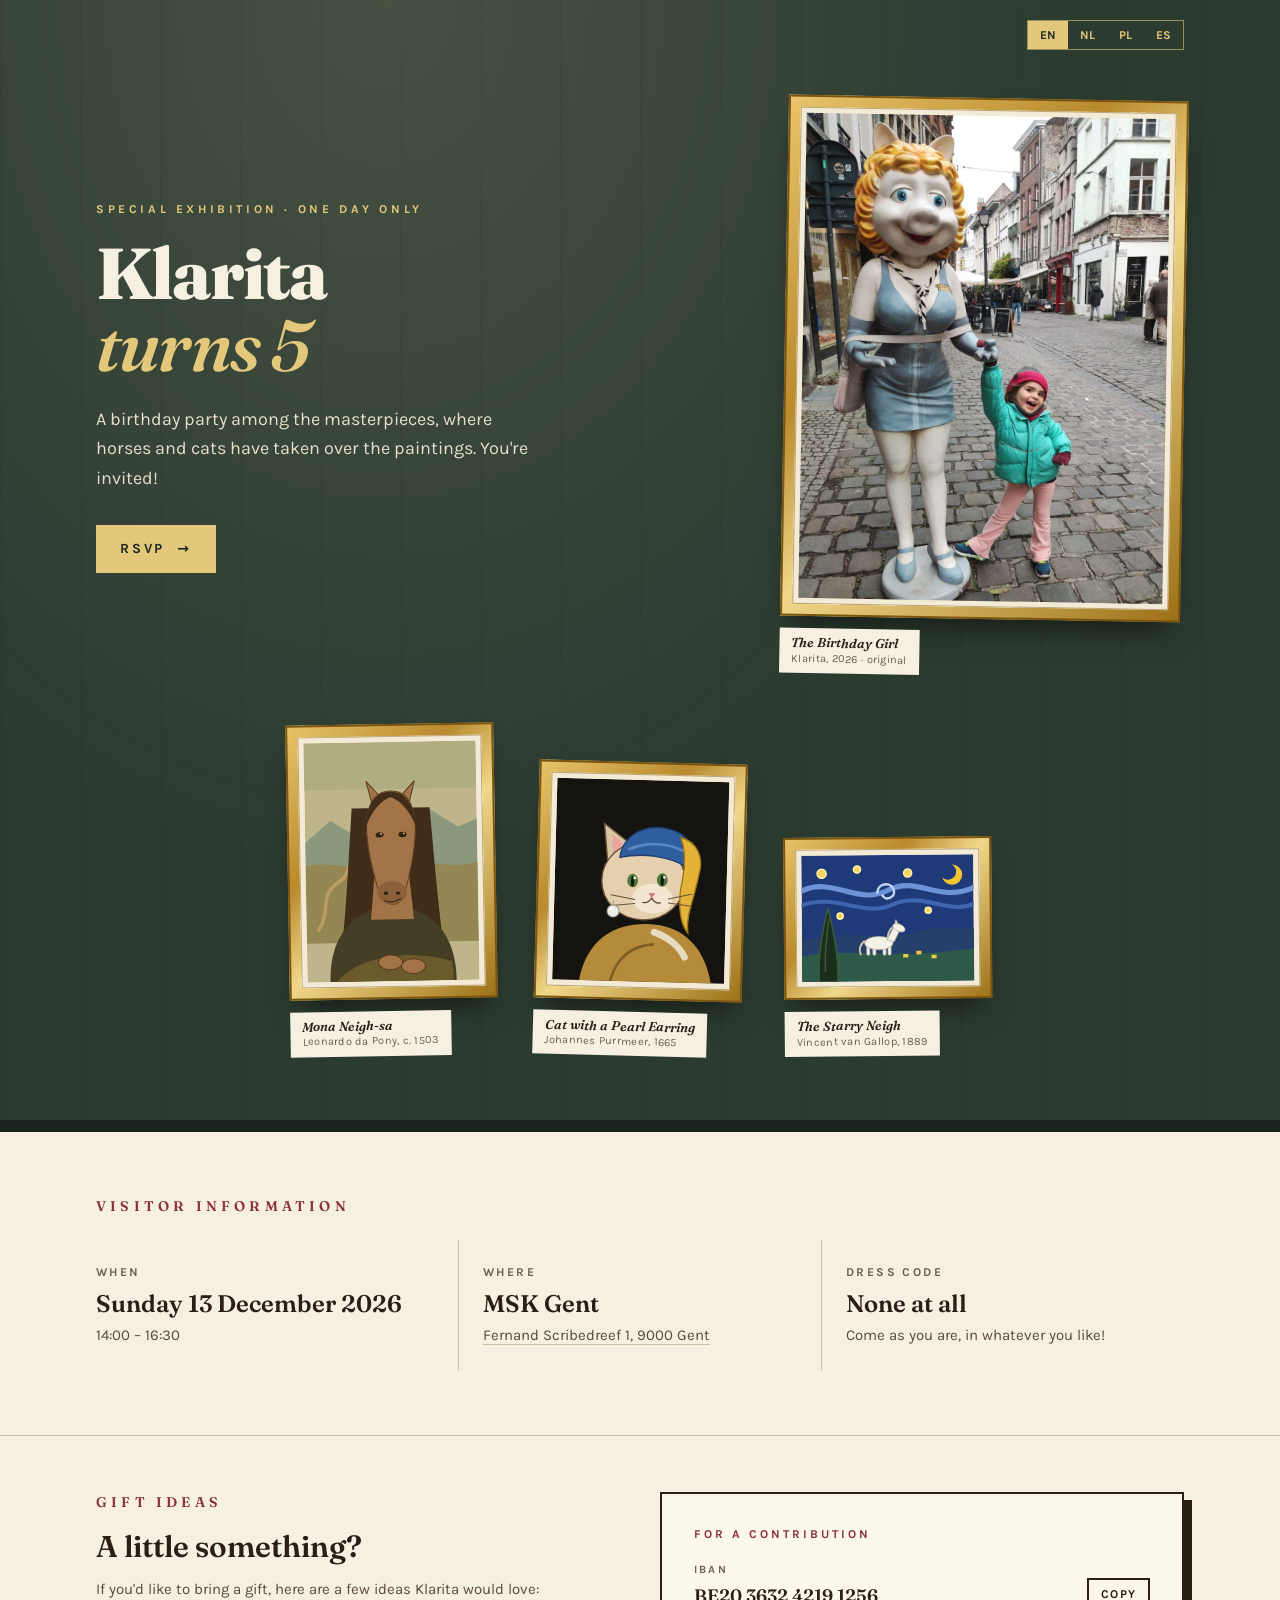
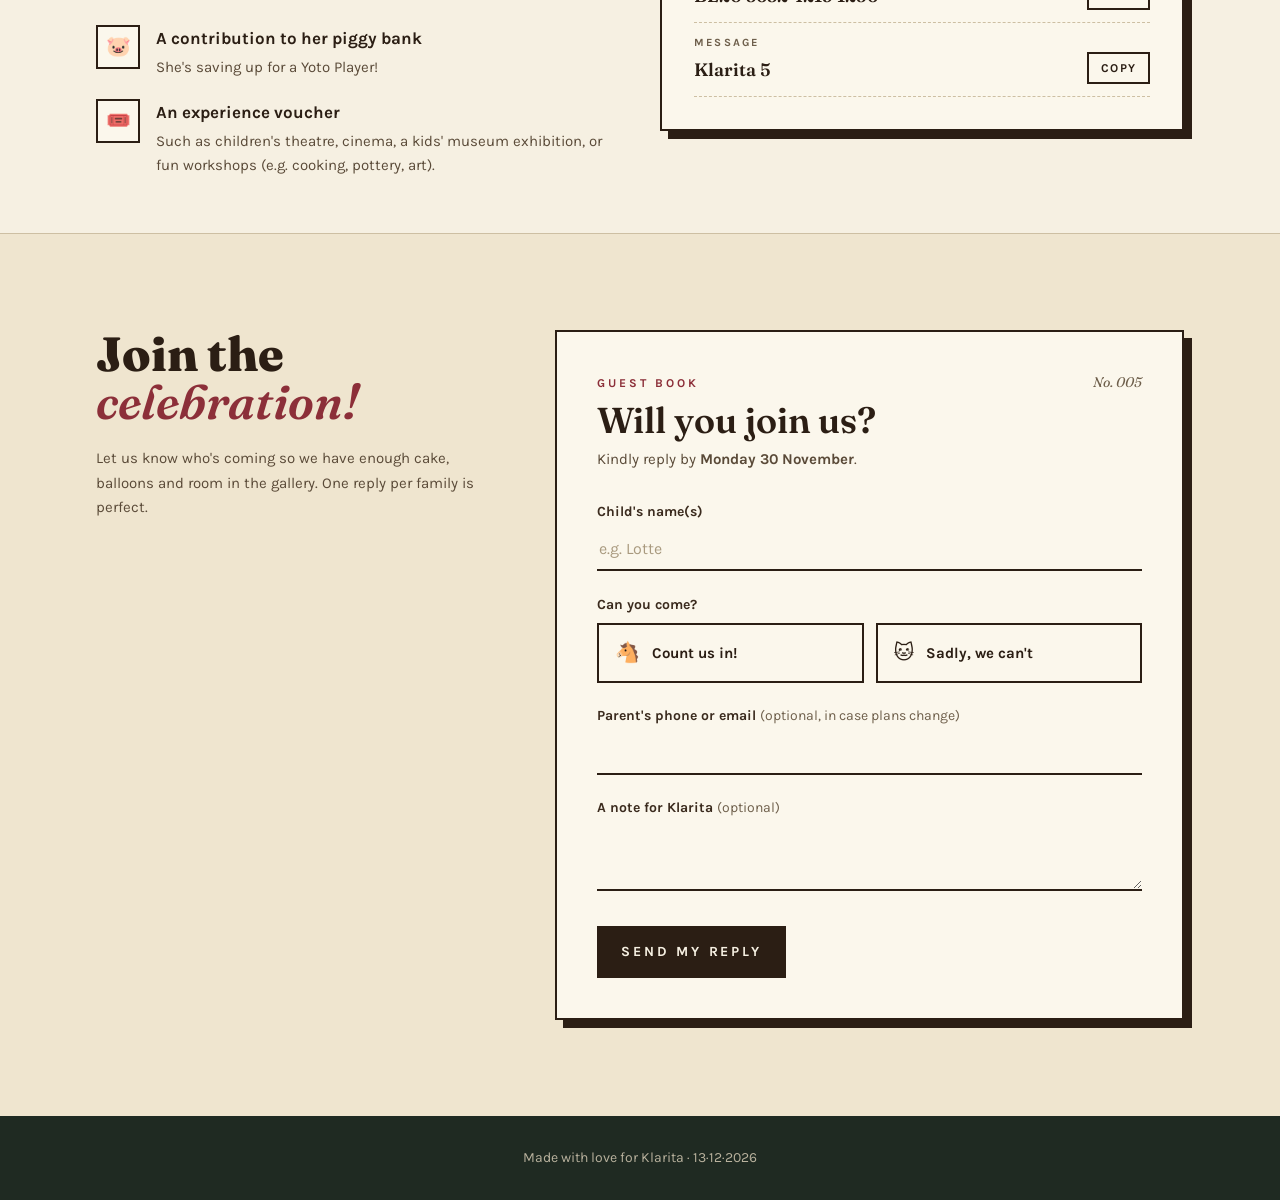
==== commit 4a06d1b4: "Klarita RSVP: friendlier reply heading Co-Authored-By: Claude Opus 5.5 <noreply@anthropic.com> Claud" ====
--- a/klarita/index.html
+++ b/klarita/index.html
@@ -5,11 +5,11 @@
     <meta property="og:url" content="https://diecasfranco.github.io/klarita/" />
     <meta property="og:title" content="Klarita turns 5 🎂 Sunday 13 December 2026" />
     <meta property="og:description" content="A museum birthday party with horses, cats and masterpieces. RSVP · Antwoord · Potwierdź · Confirmar" />
-    <meta property="og:image" content="https://diecasfranco.github.io/klarita/preview.jpg" />
+    <meta property="og:image" content="https://diecasfranco.github.io/klarita/preview3.jpg" />
     <meta property="og:image:type" content="image/jpeg" />
     <meta property="og:image:width" content="1200" />
     <meta property="og:image:height" content="630" />
-    <meta property="og:image:alt" content="Klarita 5 — a horse as the Mona Lisa, a cat with a pearl earring and a starry night with a white horse" />
+    <meta property="og:image:alt" content="Klarita 5 — Klarita in a gold museum frame, Sunday 13 December 2026 at MSK Gent" />
     <meta name="twitter:card" content="summary_large_image" />
 <style>*,:before,:after{box-sizing:border-box;border:0 solid #e5e7eb}:before,:after{--tw-content:""}html,:host{-webkit-text-size-adjust:100%;tab-size:4;font-feature-settings:normal;font-variation-settings:normal;-webkit-tap-highlight-color:transparent;font-family:ui-sans-serif,system-ui,sans-serif,Apple Color Emoji,Segoe UI Emoji,Segoe UI Symbol,Noto Color Emoji;line-height:1.5}body{line-height:inherit;margin:0}hr{height:0;color:inherit;border-top-width:1px}abbr:where([title]){text-decoration:underline dotted}h1,h2,h3,h4,h5,h6{font-size:inherit;font-weight:inherit}a{color:inherit;text-decoration:inherit}b,strong{font-weight:bolder}code,kbd,samp,pre{font-feature-settings:normal;font-variation-settings:normal;font-family:ui-monospace,SFMono-Regular,Menlo,Monaco,Consolas,Liberation Mono,Courier New,monospace;font-size:1em}small{font-size:80%}sub,sup{vertical-align:baseline;font-size:75%;line-height:0;position:relative}sub{bottom:-.25em}sup{top:-.5em}table{text-indent:0;border-color:inherit;border-collapse:collapse}button,input,optgroup,select,textarea{font-feature-settings:inherit;font-variation-settings:inherit;font-family:inherit;font-size:100%;font-weight:inherit;line-height:inherit;color:inherit;margin:0;padding:0}button,select{text-transform:none}button,[type=button],[type=reset],[type=submit]{-webkit-appearance:button;background-color:#0000;background-image:none}:-moz-focusring{outline:auto}:-moz-ui-invalid{box-shadow:none}progress{vertical-align:baseline}::-webkit-inner-spin-button{height:auto}::-webkit-outer-spin-button{height:auto}[type=search]{-webkit-appearance:textfield;outline-offset:-2px}::-webkit-search-decoration{-webkit-appearance:none}::-webkit-file-upload-button{-webkit-appearance:button;font:inherit}summary{display:list-item}blockquote,dl,dd,h1,h2,h3,h4,h5,h6,hr,figure,p,pre{margin:0}fieldset{margin:0;padding:0}legend{padding:0}ol,ul,menu{margin:0;padding:0;list-style:none}dialog{padding:0}textarea{resize:vertical}input::-moz-placeholder{opacity:1;color:#9ca3af}textarea::-moz-placeholder{opacity:1;color:#9ca3af}input::placeholder,textarea::placeholder{opacity:1;color:#9ca3af}button,[role=button]{cursor:pointer}:disabled{cursor:default}img,svg,video,canvas,audio,iframe,embed,object{vertical-align:middle;display:block}img,video{max-width:100%;height:auto}[hidden]{display:none}:root{--background:0 0% 100%;--foreground:0 0% 3.9%;--card:0 0% 100%;--card-foreground:0 0% 3.9%;--popover:0 0% 100%;--popover-foreground:0 0% 3.9%;--primary:0 0% 9%;--primary-foreground:0 0% 98%;--secondary:0 0% 96.1%;--secondary-foreground:0 0% 9%;--muted:0 0% 96.1%;--muted-foreground:0 0% 45.1%;--accent:0 0% 96.1%;--accent-foreground:0 0% 9%;--destructive:0 84.2% 60.2%;--destructive-foreground:0 0% 98%;--border:0 0% 89.8%;--input:0 0% 89.8%;--ring:0 0% 3.9%;--radius:.5rem}*{border-color:hsl(var(--border))}body{background-color:hsl(var(--background));color:hsl(var(--foreground))}*,:before,:after,::backdrop{--tw-border-spacing-x:0;--tw-border-spacing-y:0;--tw-translate-x:0;--tw-translate-y:0;--tw-rotate:0;--tw-skew-x:0;--tw-skew-y:0;--tw-scale-x:1;--tw-scale-y:1;--tw-pan-x: ;--tw-pan-y: ;--tw-pinch-zoom: ;--tw-scroll-snap-strictness:proximity;--tw-gradient-from-position: ;--tw-gradient-via-position: ;--tw-gradient-to-position: ;--tw-ordinal: ;--tw-slashed-zero: ;--tw-numeric-figure: ;--tw-numeric-spacing: ;--tw-numeric-fraction: ;--tw-ring-inset: ;--tw-ring-offset-width:0px;--tw-ring-offset-color:#fff;--tw-ring-color:#3b82f680;--tw-ring-offset-shadow:0 0 #0000;--tw-ring-shadow:0 0 #0000;--tw-shadow:0 0 #0000;--tw-shadow-colored:0 0 #0000;--tw-blur: ;--tw-brightness: ;--tw-contrast: ;--tw-grayscale: ;--tw-hue-rotate: ;--tw-invert: ;--tw-saturate: ;--tw-sepia: ;--tw-drop-shadow: ;--tw-backdrop-blur: ;--tw-backdrop-brightness: ;--tw-backdrop-contrast: ;--tw-backdrop-grayscale: ;--tw-backdrop-hue-rotate: ;--tw-backdrop-invert: ;--tw-backdrop-opacity: ;--tw-backdrop-saturate: ;--tw-backdrop-sepia: }.sr-only{clip:rect(0, 0, 0, 0);white-space:nowrap;border-width:0;width:1px;height:1px;margin:-1px;padding:0;position:absolute;overflow:hidden}.pointer-events-none{pointer-events:none}.pointer-events-auto{pointer-events:auto}.visible{visibility:visible}.invisible{visibility:hidden}.fixed{position:fixed}.absolute{position:absolute}.relative{position:relative}.inset-0{inset:0}.inset-x-0{left:0;right:0}.inset-y-0{top:0;bottom:0}.-bottom-12{bottom:-3rem}.-left-12{left:-3rem}.-right-12{right:-3rem}.-top-12{top:-3rem}.bottom-0{bottom:0}.left-0{left:0}.left-1\/2{left:50%}.left-2{left:.5rem}.left-\[50\%\]{left:50%}.right-0{right:0}.right-1{right:.25rem}.right-2{right:.5rem}.right-4{right:1rem}.top-0{top:0}.top-1{top:.25rem}.top-1\/2{top:50%}.top-4{top:1rem}.top-\[1px\]{top:1px}.top-\[50\%\]{top:50%}.top-\[60\%\]{top:60%}.top-full{top:100%}.z-10{z-index:10}.z-50{z-index:50}.z-\[100\]{z-index:100}.z-\[1\]{z-index:1}.-mx-1{margin-left:-.25rem;margin-right:-.25rem}.mx-auto{margin-left:auto;margin-right:auto}.my-1{margin-top:.25rem;margin-bottom:.25rem}.-ml-4{margin-left:-1rem}.-mt-4{margin-top:-1rem}.mb-1{margin-bottom:.25rem}.ml-1{margin-left:.25rem}.ml-auto{margin-left:auto}.mr-2{margin-right:.5rem}.mt-1{margin-top:.25rem}.mt-1\.5{margin-top:.375rem}.mt-2{margin-top:.5rem}.mt-24{margin-top:6rem}.mt-3{margin-top:.75rem}.mt-4{margin-top:1rem}.mt-5{margin-top:1.25rem}.mt-6{margin-top:1.5rem}.mt-7{margin-top:1.75rem}.mt-8{margin-top:2rem}.mt-auto{margin-top:auto}.block{display:block}.inline-block{display:inline-block}.flex{display:flex}.inline-flex{display:inline-flex}.table{display:table}.grid{display:grid}.hidden{display:none}.aspect-square{aspect-ratio:1}.size-4{width:1rem;height:1rem}.size-\[--cell-size\]{width:var(--cell-size);height:var(--cell-size)}.h-1{height:.25rem}.h-1\.5{height:.375rem}.h-10{height:2.5rem}.h-11{height:2.75rem}.h-2{height:.5rem}.h-2\.5{height:.625rem}.h-3{height:.75rem}.h-3\.5{height:.875rem}.h-4{height:1rem}.h-5{height:1.25rem}.h-8{height:2rem}.h-9{height:2.25rem}.h-\[--cell-size\]{height:var(--cell-size)}.h-\[1px\]{height:1px}.h-\[var\(--radix-navigation-menu-viewport-height\)\]{height:var(--radix-navigation-menu-viewport-height)}.h-\[var\(--radix-select-trigger-height\)\]{height:var(--radix-select-trigger-height)}.h-auto{height:auto}.h-full{height:100%}.h-px{height:1px}.max-h-\[--radix-context-menu-content-available-height\]{max-height:var(--radix-context-menu-content-available-height)}.max-h-\[--radix-select-content-available-height\]{max-height:var(--radix-select-content-available-height)}.max-h-\[300px\]{max-height:300px}.max-h-\[var\(--radix-dropdown-menu-content-available-height\)\]{max-height:var(--radix-dropdown-menu-content-available-height)}.max-h-screen{max-height:100vh}.min-h-\[60px\]{min-height:60px}.min-h-screen{min-height:100vh}.w-10{width:2.5rem}.w-11{width:2.75rem}.w-2{width:.5rem}.w-2\.5{width:.625rem}.w-3{width:.75rem}.w-3\.5{width:.875rem}.w-3\/4{width:75%}.w-4{width:1rem}.w-6{width:1.5rem}.w-64{width:16rem}.w-72{width:18rem}.w-8{width:2rem}.w-9{width:2.25rem}.w-\[--cell-size\]{width:var(--cell-size)}.w-\[100px\]{width:100px}.w-\[1px\]{width:1px}.w-fit{width:fit-content}.w-full{width:100%}.w-max{width:max-content}.w-px{width:1px}.min-w-0{min-width:0}.min-w-10{min-width:2.5rem}.min-w-8{min-width:2rem}.min-w-9{min-width:2.25rem}.min-w-\[--cell-size\]{min-width:var(--cell-size)}.min-w-\[12rem\]{min-width:12rem}.min-w-\[8rem\]{min-width:8rem}.min-w-\[var\(--radix-select-trigger-width\)\]{min-width:var(--radix-select-trigger-width)}.max-w-3xl{max-width:48rem}.max-w-6xl{max-width:72rem}.max-w-\[400px\]{max-width:400px}.max-w-lg{max-width:32rem}.max-w-max{max-width:max-content}.max-w-md{max-width:28rem}.max-w-sm{max-width:24rem}.flex-1{flex:1}.shrink-0{flex-shrink:0}.grow{flex-grow:1}.grow-0{flex-grow:0}.basis-full{flex-basis:100%}.caption-bottom{caption-side:bottom}.border-collapse{border-collapse:collapse}.origin-\[--radix-context-menu-content-transform-origin\]{transform-origin:var(--radix-context-menu-content-transform-origin)}.origin-\[--radix-dropdown-menu-content-transform-origin\]{transform-origin:var(--radix-dropdown-menu-content-transform-origin)}.origin-\[--radix-hover-card-content-transform-origin\]{transform-origin:var(--radix-hover-card-content-transform-origin)}.origin-\[--radix-menubar-content-transform-origin\]{transform-origin:var(--radix-menubar-content-transform-origin)}.origin-\[--radix-popover-content-transform-origin\]{transform-origin:var(--radix-popover-content-transform-origin)}.origin-\[--radix-select-content-transform-origin\]{transform-origin:var(--radix-select-content-transform-origin)}.origin-\[--radix-tooltip-content-transform-origin\]{transform-origin:var(--radix-tooltip-content-transform-origin)}.-translate-x-1\/2{--tw-translate-x:-50%;transform:translate(var(--tw-translate-x), var(--tw-translate-y)) rotate(var(--tw-rotate)) skewX(var(--tw-skew-x)) skewY(var(--tw-skew-y)) scaleX(var(--tw-scale-x)) scaleY(var(--tw-scale-y))}.-translate-y-1\/2{--tw-translate-y:-50%;transform:translate(var(--tw-translate-x), var(--tw-translate-y)) rotate(var(--tw-rotate)) skewX(var(--tw-skew-x)) skewY(var(--tw-skew-y)) scaleX(var(--tw-scale-x)) scaleY(var(--tw-scale-y))}.translate-x-\[-50\%\]{--tw-translate-x:-50%;transform:translate(var(--tw-translate-x), var(--tw-translate-y)) rotate(var(--tw-rotate)) skewX(var(--tw-skew-x)) skewY(var(--tw-skew-y)) scaleX(var(--tw-scale-x)) scaleY(var(--tw-scale-y))}.translate-y-\[-50\%\]{--tw-translate-y:-50%;transform:translate(var(--tw-translate-x), var(--tw-translate-y)) rotate(var(--tw-rotate)) skewX(var(--tw-skew-x)) skewY(var(--tw-skew-y)) scaleX(var(--tw-scale-x)) scaleY(var(--tw-scale-y))}.-rotate-1{--tw-rotate:-1deg;transform:translate(var(--tw-translate-x), var(--tw-translate-y)) rotate(var(--tw-rotate)) skewX(var(--tw-skew-x)) skewY(var(--tw-skew-y)) scaleX(var(--tw-scale-x)) scaleY(var(--tw-scale-y))}.rotate-45{--tw-rotate:45deg;transform:translate(var(--tw-translate-x), var(--tw-translate-y)) rotate(var(--tw-rotate)) skewX(var(--tw-skew-x)) skewY(var(--tw-skew-y)) scaleX(var(--tw-scale-x)) scaleY(var(--tw-scale-y))}.rotate-90{--tw-rotate:90deg;transform:translate(var(--tw-translate-x), var(--tw-translate-y)) rotate(var(--tw-rotate)) skewX(var(--tw-skew-x)) skewY(var(--tw-skew-y)) scaleX(var(--tw-scale-x)) scaleY(var(--tw-scale-y))}.rotate-\[-0\.5deg\]{--tw-rotate:-.5deg;transform:translate(var(--tw-translate-x), var(--tw-translate-y)) rotate(var(--tw-rotate)) skewX(var(--tw-skew-x)) skewY(var(--tw-skew-y)) scaleX(var(--tw-scale-x)) scaleY(var(--tw-scale-y))}.rotate-\[1\.5deg\]{--tw-rotate:1.5deg;transform:translate(var(--tw-translate-x), var(--tw-translate-y)) rotate(var(--tw-rotate)) skewX(var(--tw-skew-x)) skewY(var(--tw-skew-y)) scaleX(var(--tw-scale-x)) scaleY(var(--tw-scale-y))}.rotate-\[1deg\]{--tw-rotate:1deg;transform:translate(var(--tw-translate-x), var(--tw-translate-y)) rotate(var(--tw-rotate)) skewX(var(--tw-skew-x)) skewY(var(--tw-skew-y)) scaleX(var(--tw-scale-x)) scaleY(var(--tw-scale-y))}.transform{transform:translate(var(--tw-translate-x), var(--tw-translate-y)) rotate(var(--tw-rotate)) skewX(var(--tw-skew-x)) skewY(var(--tw-skew-y)) scaleX(var(--tw-scale-x)) scaleY(var(--tw-scale-y))}@keyframes pulse{50%{opacity:.5}}.animate-pulse{animation:2s cubic-bezier(.4,0,.6,1) infinite pulse}.cursor-default{cursor:default}.cursor-pointer{cursor:pointer}.touch-none{touch-action:none}.select-none{-webkit-user-select:none;user-select:none}.resize-y{resize:vertical}.list-none{list-style-type:none}.grid-cols-1{grid-template-columns:repeat(1,minmax(0,1fr))}.grid-cols-3{grid-template-columns:repeat(3,minmax(0,1fr))}.flex-col{flex-direction:column}.flex-col-reverse{flex-direction:column-reverse}.flex-wrap{flex-wrap:wrap}.items-start{align-items:flex-start}.items-end{align-items:flex-end}.items-center{align-items:center}.items-baseline{align-items:baseline}.justify-end{justify-content:flex-end}.justify-center{justify-content:center}.justify-between{justify-content:space-between}.gap-1{gap:.25rem}.gap-1\.5{gap:.375rem}.gap-10{gap:2.5rem}.gap-2{gap:.5rem}.gap-3{gap:.75rem}.gap-4{gap:1rem}.gap-px{gap:1px}.space-x-1>:not([hidden])~:not([hidden]){--tw-space-x-reverse:0;margin-right:calc(.25rem * var(--tw-space-x-reverse));margin-left:calc(.25rem * calc(1 - var(--tw-space-x-reverse)))}.space-x-2>:not([hidden])~:not([hidden]){--tw-space-x-reverse:0;margin-right:calc(.5rem * var(--tw-space-x-reverse));margin-left:calc(.5rem * calc(1 - var(--tw-space-x-reverse)))}.space-y-1>:not([hidden])~:not([hidden]){--tw-space-y-reverse:0;margin-top:calc(.25rem * calc(1 - var(--tw-space-y-reverse)));margin-bottom:calc(.25rem * var(--tw-space-y-reverse))}.space-y-1\.5>:not([hidden])~:not([hidden]){--tw-space-y-reverse:0;margin-top:calc(.375rem * calc(1 - var(--tw-space-y-reverse)));margin-bottom:calc(.375rem * var(--tw-space-y-reverse))}.space-y-2>:not([hidden])~:not([hidden]){--tw-space-y-reverse:0;margin-top:calc(.5rem * calc(1 - var(--tw-space-y-reverse)));margin-bottom:calc(.5rem * var(--tw-space-y-reverse))}.space-y-5>:not([hidden])~:not([hidden]){--tw-space-y-reverse:0;margin-top:calc(1.25rem * calc(1 - var(--tw-space-y-reverse)));margin-bottom:calc(1.25rem * var(--tw-space-y-reverse))}.overflow-auto{overflow:auto}.overflow-hidden{overflow:hidden}.overflow-y-auto{overflow-y:auto}.overflow-x-hidden{overflow-x:hidden}.whitespace-nowrap{white-space:nowrap}.break-words{overflow-wrap:break-word}.rounded-\[inherit\]{border-radius:inherit}.rounded-full{border-radius:9999px}.rounded-lg{border-radius:var(--radius)}.rounded-md{border-radius:calc(var(--radius) - 2px)}.rounded-none{border-radius:0}.rounded-sm{border-radius:calc(var(--radius) - 4px)}.rounded-xl{border-radius:.75rem}.rounded-l-md{border-top-left-radius:calc(var(--radius) - 2px);border-bottom-left-radius:calc(var(--radius) - 2px)}.rounded-r-md{border-top-right-radius:calc(var(--radius) - 2px);border-bottom-right-radius:calc(var(--radius) - 2px)}.rounded-t-\[10px\]{border-top-left-radius:10px;border-top-right-radius:10px}.rounded-tl-sm{border-top-left-radius:calc(var(--radius) - 4px)}.border{border-width:1px}.border-2{border-width:2px}.border-b{border-bottom-width:1px}.border-l{border-left-width:1px}.border-l-4{border-left-width:4px}.border-r{border-right-width:1px}.border-t{border-top-width:1px}.border-dashed{border-style:dashed}.border-\[\#2B1E14\]{--tw-border-opacity:1;border-color:rgb(43 30 20/var(--tw-border-opacity))}.border-\[\#8C2F39\]{--tw-border-opacity:1;border-color:rgb(140 47 57/var(--tw-border-opacity))}.border-\[\#CDBFA3\]{--tw-border-opacity:1;border-color:rgb(205 191 163/var(--tw-border-opacity))}.border-\[\#E3C77A\]\/60{border-color:#e3c77a99}.border-destructive{border-color:hsl(var(--destructive))}.border-destructive\/50{border-color:hsl(var(--destructive) / .5)}.border-input{border-color:hsl(var(--input))}.border-primary{border-color:hsl(var(--primary))}.border-primary\/50{border-color:hsl(var(--primary) / .5)}.border-transparent{border-color:#0000}.border-l-transparent{border-left-color:#0000}.border-t-transparent{border-top-color:#0000}.bg-\[\#1A231D\]{--tw-bg-opacity:1;background-color:rgb(26 35 29/var(--tw-bg-opacity))}.bg-\[\#1F2A22\]{--tw-bg-opacity:1;background-color:rgb(31 42 34/var(--tw-bg-opacity))}.bg-\[\#2B1E14\]{--tw-bg-opacity:1;background-color:rgb(43 30 20/var(--tw-bg-opacity))}.bg-\[\#8C2F39\]{--tw-bg-opacity:1;background-color:rgb(140 47 57/var(--tw-bg-opacity))}.bg-\[\#CDBFA3\]{--tw-bg-opacity:1;background-color:rgb(205 191 163/var(--tw-bg-opacity))}.bg-\[\#E3C77A\]{--tw-bg-opacity:1;background-color:rgb(227 199 122/var(--tw-bg-opacity))}.bg-\[\#EFE5CF\]{--tw-bg-opacity:1;background-color:rgb(239 229 207/var(--tw-bg-opacity))}.bg-\[\#F3E0DC\]{--tw-bg-opacity:1;background-color:rgb(243 224 220/var(--tw-bg-opacity))}.bg-\[\#F6F0E2\]{--tw-bg-opacity:1;background-color:rgb(246 240 226/var(--tw-bg-opacity))}.bg-\[\#FBF7EC\]{--tw-bg-opacity:1;background-color:rgb(251 247 236/var(--tw-bg-opacity))}.bg-accent{background-color:hsl(var(--accent))}.bg-background{background-color:hsl(var(--background))}.bg-black\/80{background-color:#000c}.bg-border{background-color:hsl(var(--border))}.bg-card{background-color:hsl(var(--card))}.bg-destructive{background-color:hsl(var(--destructive))}.bg-muted{background-color:hsl(var(--muted))}.bg-muted\/50{background-color:hsl(var(--muted) / .5)}.bg-popover{background-color:hsl(var(--popover))}.bg-primary{background-color:hsl(var(--primary))}.bg-primary\/10{background-color:hsl(var(--primary) / .1)}.bg-primary\/20{background-color:hsl(var(--primary) / .2)}.bg-secondary{background-color:hsl(var(--secondary))}.bg-transparent{background-color:#0000}.fill-current{fill:currentColor}.fill-primary{fill:hsl(var(--primary))}.p-0{padding:0}.p-1{padding:.25rem}.p-2{padding:.5rem}.p-3{padding:.75rem}.p-4{padding:1rem}.p-6{padding:1.5rem}.p-7{padding:1.75rem}.p-\[1px\]{padding:1px}.px-1{padding-left:.25rem;padding-right:.25rem}.px-1\.5{padding-left:.375rem;padding-right:.375rem}.px-2{padding-left:.5rem;padding-right:.5rem}.px-2\.5{padding-left:.625rem;padding-right:.625rem}.px-3{padding-left:.75rem;padding-right:.75rem}.px-4{padding-left:1rem;padding-right:1rem}.px-5{padding-left:1.25rem;padding-right:1.25rem}.px-6{padding-left:1.5rem;padding-right:1.5rem}.px-8{padding-left:2rem;padding-right:2rem}.px-\[--cell-size\]{padding-left:var(--cell-size);padding-right:var(--cell-size)}.py-0{padding-top:0;padding-bottom:0}.py-0\.5{padding-top:.125rem;padding-bottom:.125rem}.py-1{padding-top:.25rem;padding-bottom:.25rem}.py-1\.5{padding-top:.375rem;padding-bottom:.375rem}.py-14{padding-top:3.5rem;padding-bottom:3.5rem}.py-16{padding-top:4rem;padding-bottom:4rem}.py-2{padding-top:.5rem;padding-bottom:.5rem}.py-3{padding-top:.75rem;padding-bottom:.75rem}.py-3\.5{padding-top:.875rem;padding-bottom:.875rem}.py-4{padding-top:1rem;padding-bottom:1rem}.py-6{padding-top:1.5rem;padding-bottom:1.5rem}.py-8{padding-top:2rem;padding-bottom:2rem}.pb-14{padding-bottom:3.5rem}.pb-4{padding-bottom:1rem}.pl-2{padding-left:.5rem}.pl-4{padding-left:1rem}.pl-8{padding-left:2rem}.pr-1{padding-right:.25rem}.pr-2{padding-right:.5rem}.pr-6{padding-right:1.5rem}.pr-8{padding-right:2rem}.pt-0{padding-top:0}.pt-0\.5{padding-top:.125rem}.pt-12{padding-top:3rem}.pt-4{padding-top:1rem}.pt-5{padding-top:1.25rem}.pt-6{padding-top:1.5rem}.text-left{text-align:left}.text-center{text-align:center}.align-middle{vertical-align:middle}.font-body{font-family:Karla,system-ui,sans-serif}.font-display{font-family:Fraunces,Georgia,serif}.text-2xl{font-size:1.5rem;line-height:2rem}.text-3xl{font-size:1.875rem;line-height:2.25rem}.text-4xl{font-size:2.25rem;line-height:2.5rem}.text-\[0\.8rem\]{font-size:.8rem}.text-\[11px\]{font-size:11px}.text-\[13px\]{font-size:13px}.text-\[15px\]{font-size:15px}.text-\[17px\]{font-size:17px}.text-\[3\.4rem\]{font-size:3.4rem}.text-base{font-size:1rem;line-height:1.5rem}.text-lg{font-size:1.125rem;line-height:1.75rem}.text-sm{font-size:.875rem;line-height:1.25rem}.text-xl{font-size:1.25rem;line-height:1.75rem}.text-xs{font-size:.75rem;line-height:1rem}.font-bold{font-weight:700}.font-extrabold{font-weight:800}.font-medium{font-weight:500}.font-normal{font-weight:400}.font-semibold{font-weight:600}.uppercase{text-transform:uppercase}.italic{font-style:italic}.tabular-nums{--tw-numeric-spacing:tabular-nums;font-variant-numeric:var(--tw-ordinal) var(--tw-slashed-zero) var(--tw-numeric-figure) var(--tw-numeric-spacing) var(--tw-numeric-fraction)}.leading-\[0\.95\]{line-height:.95}.leading-none{line-height:1}.leading-relaxed{line-height:1.625}.leading-snug{line-height:1.375}.leading-tight{line-height:1.25}.tracking-\[0\.25em\]{letter-spacing:.25em}.tracking-\[0\.2em\]{letter-spacing:.2em}.tracking-\[0\.3em\]{letter-spacing:.3em}.tracking-tight{letter-spacing:-.025em}.tracking-wide{letter-spacing:.025em}.tracking-widest{letter-spacing:.1em}.text-\[\#1F2A22\]{--tw-text-opacity:1;color:rgb(31 42 34/var(--tw-text-opacity))}.text-\[\#2B1E14\]{--tw-text-opacity:1;color:rgb(43 30 20/var(--tw-text-opacity))}.text-\[\#3B2B1E\]{--tw-text-opacity:1;color:rgb(59 43 30/var(--tw-text-opacity))}.text-\[\#5A4A38\]{--tw-text-opacity:1;color:rgb(90 74 56/var(--tw-text-opacity))}.text-\[\#5E1F27\]{--tw-text-opacity:1;color:rgb(94 31 39/var(--tw-text-opacity))}.text-\[\#6E5F4B\]{--tw-text-opacity:1;color:rgb(110 95 75/var(--tw-text-opacity))}.text-\[\#8C2F39\]{--tw-text-opacity:1;color:rgb(140 47 57/var(--tw-text-opacity))}.text-\[\#B9B29E\]{--tw-text-opacity:1;color:rgb(185 178 158/var(--tw-text-opacity))}.text-\[\#E3C77A\]{--tw-text-opacity:1;color:rgb(227 199 122/var(--tw-text-opacity))}.text-\[\#E6DECB\]{--tw-text-opacity:1;color:rgb(230 222 203/var(--tw-text-opacity))}.text-\[\#F6F0E2\]{--tw-text-opacity:1;color:rgb(246 240 226/var(--tw-text-opacity))}.text-accent-foreground{color:hsl(var(--accent-foreground))}.text-card-foreground{color:hsl(var(--card-foreground))}.text-current{color:currentColor}.text-destructive{color:hsl(var(--destructive))}.text-destructive-foreground{color:hsl(var(--destructive-foreground))}.text-foreground{color:hsl(var(--foreground))}.text-foreground\/50{color:hsl(var(--foreground) / .5)}.text-muted-foreground{color:hsl(var(--muted-foreground))}.text-popover-foreground{color:hsl(var(--popover-foreground))}.text-primary{color:hsl(var(--primary))}.text-primary-foreground{color:hsl(var(--primary-foreground))}.text-secondary-foreground{color:hsl(var(--secondary-foreground))}.underline{text-decoration-line:underline}.decoration-\[\#CDBFA3\]{text-decoration-color:#cdbfa3}.underline-offset-4{text-underline-offset:4px}.opacity-0{opacity:0}.opacity-50{opacity:.5}.opacity-60{opacity:.6}.opacity-70{opacity:.7}.opacity-90{opacity:.9}.shadow{--tw-shadow:0 1px 3px 0 #0000001a, 0 1px 2px -1px #0000001a;--tw-shadow-colored:0 1px 3px 0 var(--tw-shadow-color), 0 1px 2px -1px var(--tw-shadow-color);box-shadow:var(--tw-ring-offset-shadow,0 0 #0000), var(--tw-ring-shadow,0 0 #0000), var(--tw-shadow)}.shadow-lg{--tw-shadow:0 10px 15px -3px #0000001a, 0 4px 6px -4px #0000001a;--tw-shadow-colored:0 10px 15px -3px var(--tw-shadow-color), 0 4px 6px -4px var(--tw-shadow-color);box-shadow:var(--tw-ring-offset-shadow,0 0 #0000), var(--tw-ring-shadow,0 0 #0000), var(--tw-shadow)}.shadow-md{--tw-shadow:0 4px 6px -1px #0000001a, 0 2px 4px -2px #0000001a;--tw-shadow-colored:0 4px 6px -1px var(--tw-shadow-color), 0 2px 4px -2px var(--tw-shadow-color);box-shadow:var(--tw-ring-offset-shadow,0 0 #0000), var(--tw-ring-shadow,0 0 #0000), var(--tw-shadow)}.shadow-sm{--tw-shadow:0 1px 2px 0 #0000000d;--tw-shadow-colored:0 1px 2px 0 var(--tw-shadow-color);box-shadow:var(--tw-ring-offset-shadow,0 0 #0000), var(--tw-ring-shadow,0 0 #0000), var(--tw-shadow)}.outline-none{outline-offset:2px;outline:2px solid #0000}.outline{outline-style:solid}.ring-0{--tw-ring-offset-shadow:var(--tw-ring-inset) 0 0 0 var(--tw-ring-offset-width) var(--tw-ring-offset-color);--tw-ring-shadow:var(--tw-ring-inset) 0 0 0 calc(0px + var(--tw-ring-offset-width)) var(--tw-ring-color);box-shadow:var(--tw-ring-offset-shadow), var(--tw-ring-shadow), var(--tw-shadow,0 0 #0000)}.ring-offset-background{--tw-ring-offset-color:hsl(var(--background))}.filter{filter:var(--tw-blur) var(--tw-brightness) var(--tw-contrast) var(--tw-grayscale) var(--tw-hue-rotate) var(--tw-invert) var(--tw-saturate) var(--tw-sepia) var(--tw-drop-shadow)}.transition{transition-property:color,background-color,border-color,text-decoration-color,fill,stroke,opacity,box-shadow,transform,filter,backdrop-filter;transition-duration:.15s;transition-timing-function:cubic-bezier(.4,0,.2,1)}.transition-all{transition-property:all;transition-duration:.15s;transition-timing-function:cubic-bezier(.4,0,.2,1)}.transition-colors{transition-property:color,background-color,border-color,text-decoration-color,fill,stroke;transition-duration:.15s;transition-timing-function:cubic-bezier(.4,0,.2,1)}.transition-opacity{transition-property:opacity;transition-duration:.15s;transition-timing-function:cubic-bezier(.4,0,.2,1)}.transition-transform{transition-property:transform;transition-duration:.15s;transition-timing-function:cubic-bezier(.4,0,.2,1)}.duration-200{transition-duration:.2s}.duration-300{transition-duration:.3s}.ease-in-out{transition-timing-function:cubic-bezier(.4,0,.2,1)}@keyframes enter{0%{opacity:var(--tw-enter-opacity,1);transform:translate3d(var(--tw-enter-translate-x,0), var(--tw-enter-translate-y,0), 0) scale3d(var(--tw-enter-scale,1), var(--tw-enter-scale,1), var(--tw-enter-scale,1)) rotate(var(--tw-enter-rotate,0))}}@keyframes exit{to{opacity:var(--tw-exit-opacity,1);transform:translate3d(var(--tw-exit-translate-x,0), var(--tw-exit-translate-y,0), 0) scale3d(var(--tw-exit-scale,1), var(--tw-exit-scale,1), var(--tw-exit-scale,1)) rotate(var(--tw-exit-rotate,0))}}.animate-in{--tw-enter-opacity:initial;--tw-enter-scale:initial;--tw-enter-rotate:initial;--tw-enter-translate-x:initial;--tw-enter-translate-y:initial;animation-name:enter;animation-duration:.15s}.fade-in-0{--tw-enter-opacity:0}.zoom-in-95{--tw-enter-scale:.95}.duration-200{animation-duration:.2s}.duration-300{animation-duration:.3s}.ease-in-out{animation-timing-function:cubic-bezier(.4,0,.2,1)}.\[--cell-size\:2rem\]{--cell-size:2rem}html{scroll-behavior:smooth}body{-webkit-font-smoothing:antialiased;background:#f6f0e2}.wall{background-color:#2c3b30;background-image:radial-gradient(at 30% 0,#fff0c81f,#0000 55%),repeating-linear-gradient(90deg,#0000000d 0 2px,#0000 2px 80px)}.frame{background:linear-gradient(135deg,#e9c46a 0%,#b98a2e 35%,#f1d78a 55%,#9c7016 100%);padding:12px;box-shadow:0 18px 30px -12px #0009,inset 0 0 0 2px #7a5512}.frame-inner{background:#f3ebd6;padding:6px;box-shadow:inset 0 0 0 1px #b9a57a}.ticket{background:#fbf7ec;border:2px solid #2b1e14;position:relative;box-shadow:8px 8px #2b1e14}.field{color:#2b1e14;background:0 0;border:0;border-bottom:2px solid #2b1e14;outline:none;width:100%;padding:8px 2px;font-size:16px}.field:focus{background:#f3ebd6;border-bottom-color:#8c2f39}.field::placeholder{color:#a8997e}@media (width<=639px){.paint-row .frame{padding:5px}.paint-row .frame-inner{padding:3px}.paint-row figcaption{padding:4px 6px}.paint-row figcaption span:first-child{font-size:10px}.paint-row figcaption span:last-child{display:none}}.file\:border-0::file-selector-button{border-width:0}.file\:bg-transparent::file-selector-button{background-color:#0000}.file\:text-sm::file-selector-button{font-size:.875rem;line-height:1.25rem}.file\:font-medium::file-selector-button{font-weight:500}.file\:text-foreground::file-selector-button{color:hsl(var(--foreground))}.placeholder\:text-muted-foreground::placeholder{color:hsl(var(--muted-foreground))}.after\:absolute:after{content:var(--tw-content);position:absolute}.after\:inset-y-0:after{content:var(--tw-content);top:0;bottom:0}.after\:left-1\/2:after{content:var(--tw-content);left:50%}.after\:w-1:after{content:var(--tw-content);width:.25rem}.after\:-translate-x-1\/2:after{content:var(--tw-content);--tw-translate-x:-50%;transform:translate(var(--tw-translate-x), var(--tw-translate-y)) rotate(var(--tw-rotate)) skewX(var(--tw-skew-x)) skewY(var(--tw-skew-y)) scaleX(var(--tw-scale-x)) scaleY(var(--tw-scale-y))}.hover\:bg-\[\#2B1E14\]:hover{--tw-bg-opacity:1;background-color:rgb(43 30 20/var(--tw-bg-opacity))}.hover\:bg-\[\#8C2F39\]:hover{--tw-bg-opacity:1;background-color:rgb(140 47 57/var(--tw-bg-opacity))}.hover\:bg-\[\#E3C77A\]\/15:hover{background-color:#e3c77a26}.hover\:bg-\[\#EFE5CF\]:hover{--tw-bg-opacity:1;background-color:rgb(239 229 207/var(--tw-bg-opacity))}.hover\:bg-\[\#F6F0E2\]:hover{--tw-bg-opacity:1;background-color:rgb(246 240 226/var(--tw-bg-opacity))}.hover\:bg-accent:hover{background-color:hsl(var(--accent))}.hover\:bg-destructive\/80:hover{background-color:hsl(var(--destructive) / .8)}.hover\:bg-destructive\/90:hover{background-color:hsl(var(--destructive) / .9)}.hover\:bg-muted:hover{background-color:hsl(var(--muted))}.hover\:bg-muted\/50:hover{background-color:hsl(var(--muted) / .5)}.hover\:bg-primary\/80:hover{background-color:hsl(var(--primary) / .8)}.hover\:bg-primary\/90:hover{background-color:hsl(var(--primary) / .9)}.hover\:bg-secondary:hover{background-color:hsl(var(--secondary))}.hover\:bg-secondary\/80:hover{background-color:hsl(var(--secondary) / .8)}.hover\:text-\[\#8C2F39\]:hover{--tw-text-opacity:1;color:rgb(140 47 57/var(--tw-text-opacity))}.hover\:text-\[\#F6F0E2\]:hover{--tw-text-opacity:1;color:rgb(246 240 226/var(--tw-text-opacity))}.hover\:text-accent-foreground:hover{color:hsl(var(--accent-foreground))}.hover\:text-foreground:hover{color:hsl(var(--foreground))}.hover\:text-muted-foreground:hover{color:hsl(var(--muted-foreground))}.hover\:underline:hover{text-decoration-line:underline}.hover\:opacity-100:hover{opacity:1}.focus\:bg-accent:focus{background-color:hsl(var(--accent))}.focus\:text-accent-foreground:focus{color:hsl(var(--accent-foreground))}.focus\:opacity-100:focus{opacity:1}.focus\:outline-none:focus{outline-offset:2px;outline:2px solid #0000}.focus\:ring-1:focus{--tw-ring-offset-shadow:var(--tw-ring-inset) 0 0 0 var(--tw-ring-offset-width) var(--tw-ring-offset-color);--tw-ring-shadow:var(--tw-ring-inset) 0 0 0 calc(1px + var(--tw-ring-offset-width)) var(--tw-ring-color);box-shadow:var(--tw-ring-offset-shadow), var(--tw-ring-shadow), var(--tw-shadow,0 0 #0000)}.focus\:ring-2:focus{--tw-ring-offset-shadow:var(--tw-ring-inset) 0 0 0 var(--tw-ring-offset-width) var(--tw-ring-offset-color);--tw-ring-shadow:var(--tw-ring-inset) 0 0 0 calc(2px + var(--tw-ring-offset-width)) var(--tw-ring-color);box-shadow:var(--tw-ring-offset-shadow), var(--tw-ring-shadow), var(--tw-shadow,0 0 #0000)}.focus\:ring-ring:focus{--tw-ring-color:hsl(var(--ring))}.focus\:ring-offset-2:focus{--tw-ring-offset-width:2px}.focus-visible\:outline-none:focus-visible{outline-offset:2px;outline:2px solid #0000}.focus-visible\:ring-1:focus-visible{--tw-ring-offset-shadow:var(--tw-ring-inset) 0 0 0 var(--tw-ring-offset-width) var(--tw-ring-offset-color);--tw-ring-shadow:var(--tw-ring-inset) 0 0 0 calc(1px + var(--tw-ring-offset-width)) var(--tw-ring-color);box-shadow:var(--tw-ring-offset-shadow), var(--tw-ring-shadow), var(--tw-shadow,0 0 #0000)}.focus-visible\:ring-2:focus-visible{--tw-ring-offset-shadow:var(--tw-ring-inset) 0 0 0 var(--tw-ring-offset-width) var(--tw-ring-offset-color);--tw-ring-shadow:var(--tw-ring-inset) 0 0 0 calc(2px + var(--tw-ring-offset-width)) var(--tw-ring-color);box-shadow:var(--tw-ring-offset-shadow), var(--tw-ring-shadow), var(--tw-shadow,0 0 #0000)}.focus-visible\:ring-ring:focus-visible{--tw-ring-color:hsl(var(--ring))}.focus-visible\:ring-offset-1:focus-visible{--tw-ring-offset-width:1px}.focus-visible\:ring-offset-2:focus-visible{--tw-ring-offset-width:2px}.focus-visible\:ring-offset-background:focus-visible{--tw-ring-offset-color:hsl(var(--background))}.disabled\:pointer-events-none:disabled{pointer-events:none}.disabled\:cursor-not-allowed:disabled{cursor:not-allowed}.disabled\:opacity-30:disabled{opacity:.3}.disabled\:opacity-50:disabled{opacity:.5}.disabled\:opacity-60:disabled{opacity:.6}.group:hover .group-hover\:opacity-100{opacity:1}.group.destructive .group-\[\.destructive\]\:border-muted\/40{border-color:hsl(var(--muted) / .4)}.group.toaster .group-\[\.toaster\]\:border-border{border-color:hsl(var(--border))}.group.toast .group-\[\.toast\]\:bg-muted{background-color:hsl(var(--muted))}.group.toast .group-\[\.toast\]\:bg-primary{background-color:hsl(var(--primary))}.group.toaster .group-\[\.toaster\]\:bg-background{background-color:hsl(var(--background))}.group.destructive .group-\[\.destructive\]\:text-red-300{--tw-text-opacity:1;color:rgb(252 165 165/var(--tw-text-opacity))}.group.toast .group-\[\.toast\]\:text-muted-foreground{color:hsl(var(--muted-foreground))}.group.toast .group-\[\.toast\]\:text-primary-foreground{color:hsl(var(--primary-foreground))}.group.toaster .group-\[\.toaster\]\:text-foreground{color:hsl(var(--foreground))}.group.toaster .group-\[\.toaster\]\:shadow-lg{--tw-shadow:0 10px 15px -3px #0000001a, 0 4px 6px -4px #0000001a;--tw-shadow-colored:0 10px 15px -3px var(--tw-shadow-color), 0 4px 6px -4px var(--tw-shadow-color);box-shadow:var(--tw-ring-offset-shadow,0 0 #0000), var(--tw-ring-shadow,0 0 #0000), var(--tw-shadow)}.group.destructive .group-\[\.destructive\]\:hover\:border-destructive\/30:hover{border-color:hsl(var(--destructive) / .3)}.group.destructive .group-\[\.destructive\]\:hover\:bg-destructive:hover{background-color:hsl(var(--destructive))}.group.destructive .group-\[\.destructive\]\:hover\:text-destructive-foreground:hover{color:hsl(var(--destructive-foreground))}.group.destructive .group-\[\.destructive\]\:hover\:text-red-50:hover{--tw-text-opacity:1;color:rgb(254 242 242/var(--tw-text-opacity))}.group.destructive .group-\[\.destructive\]\:focus\:ring-destructive:focus{--tw-ring-color:hsl(var(--destructive))}.group.destructive .group-\[\.destructive\]\:focus\:ring-red-400:focus{--tw-ring-opacity:1;--tw-ring-color:rgb(248 113 113/var(--tw-ring-opacity))}.group.destructive .group-\[\.destructive\]\:focus\:ring-offset-red-600:focus{--tw-ring-offset-color:#dc2626}.peer:disabled~.peer-disabled\:cursor-not-allowed{cursor:not-allowed}.peer:disabled~.peer-disabled\:opacity-70{opacity:.7}.aria-disabled\:opacity-50[aria-disabled=true]{opacity:.5}.aria-selected\:text-muted-foreground[aria-selected=true]{color:hsl(var(--muted-foreground))}.data-\[disabled\=true\]\:pointer-events-none[data-disabled=true],.data-\[disabled\]\:pointer-events-none[data-disabled]{pointer-events:none}.data-\[panel-group-direction\=vertical\]\:h-px[data-panel-group-direction=vertical]{height:1px}.data-\[panel-group-direction\=vertical\]\:w-full[data-panel-group-direction=vertical]{width:100%}.data-\[side\=bottom\]\:translate-y-1[data-side=bottom]{--tw-translate-y:.25rem;transform:translate(var(--tw-translate-x), var(--tw-translate-y)) rotate(var(--tw-rotate)) skewX(var(--tw-skew-x)) skewY(var(--tw-skew-y)) scaleX(var(--tw-scale-x)) scaleY(var(--tw-scale-y))}.data-\[side\=left\]\:-translate-x-1[data-side=left]{--tw-translate-x:-.25rem;transform:translate(var(--tw-translate-x), var(--tw-translate-y)) rotate(var(--tw-rotate)) skewX(var(--tw-skew-x)) skewY(var(--tw-skew-y)) scaleX(var(--tw-scale-x)) scaleY(var(--tw-scale-y))}.data-\[side\=right\]\:translate-x-1[data-side=right]{--tw-translate-x:.25rem;transform:translate(var(--tw-translate-x), var(--tw-translate-y)) rotate(var(--tw-rotate)) skewX(var(--tw-skew-x)) skewY(var(--tw-skew-y)) scaleX(var(--tw-scale-x)) scaleY(var(--tw-scale-y))}.data-\[side\=top\]\:-translate-y-1[data-side=top]{--tw-translate-y:-.25rem;transform:translate(var(--tw-translate-x), var(--tw-translate-y)) rotate(var(--tw-rotate)) skewX(var(--tw-skew-x)) skewY(var(--tw-skew-y)) scaleX(var(--tw-scale-x)) scaleY(var(--tw-scale-y))}.data-\[state\=checked\]\:translate-x-4[data-state=checked]{--tw-translate-x:1rem;transform:translate(var(--tw-translate-x), var(--tw-translate-y)) rotate(var(--tw-rotate)) skewX(var(--tw-skew-x)) skewY(var(--tw-skew-y)) scaleX(var(--tw-scale-x)) scaleY(var(--tw-scale-y))}.data-\[state\=unchecked\]\:translate-x-0[data-state=unchecked],.data-\[swipe\=cancel\]\:translate-x-0[data-swipe=cancel]{--tw-translate-x:0px;transform:translate(var(--tw-translate-x), var(--tw-translate-y)) rotate(var(--tw-rotate)) skewX(var(--tw-skew-x)) skewY(var(--tw-skew-y)) scaleX(var(--tw-scale-x)) scaleY(var(--tw-scale-y))}.data-\[swipe\=end\]\:translate-x-\[var\(--radix-toast-swipe-end-x\)\][data-swipe=end]{--tw-translate-x:var(--radix-toast-swipe-end-x);transform:translate(var(--tw-translate-x), var(--tw-translate-y)) rotate(var(--tw-rotate)) skewX(var(--tw-skew-x)) skewY(var(--tw-skew-y)) scaleX(var(--tw-scale-x)) scaleY(var(--tw-scale-y))}.data-\[swipe\=move\]\:translate-x-\[var\(--radix-toast-swipe-move-x\)\][data-swipe=move]{--tw-translate-x:var(--radix-toast-swipe-move-x);transform:translate(var(--tw-translate-x), var(--tw-translate-y)) rotate(var(--tw-rotate)) skewX(var(--tw-skew-x)) skewY(var(--tw-skew-y)) scaleX(var(--tw-scale-x)) scaleY(var(--tw-scale-y))}@keyframes accordion-up{0%{height:var(--radix-accordion-content-height)}to{height:0}}.data-\[state\=closed\]\:animate-accordion-up[data-state=closed]{animation:.2s ease-out accordion-up}@keyframes accordion-down{0%{height:0}to{height:var(--radix-accordion-content-height)}}.data-\[state\=open\]\:animate-accordion-down[data-state=open]{animation:.2s ease-out accordion-down}.data-\[panel-group-direction\=vertical\]\:flex-col[data-panel-group-direction=vertical]{flex-direction:column}.data-\[range-end\=true\]\:rounded-md[data-range-end=true]{border-radius:calc(var(--radius) - 2px)}.data-\[range-middle\=true\]\:rounded-none[data-range-middle=true]{border-radius:0}.data-\[range-start\=true\]\:rounded-md[data-range-start=true]{border-radius:calc(var(--radius) - 2px)}.data-\[selected\=true\]\:rounded-none[data-selected=true]{border-radius:0}.data-\[range-end\=true\]\:bg-primary[data-range-end=true]{background-color:hsl(var(--primary))}.data-\[range-middle\=true\]\:bg-accent[data-range-middle=true]{background-color:hsl(var(--accent))}.data-\[range-start\=true\]\:bg-primary[data-range-start=true],.data-\[selected-single\=true\]\:bg-primary[data-selected-single=true]{background-color:hsl(var(--primary))}.data-\[selected\=true\]\:bg-accent[data-selected=true]{background-color:hsl(var(--accent))}.data-\[state\=active\]\:bg-background[data-state=active]{background-color:hsl(var(--background))}.data-\[state\=checked\]\:bg-primary[data-state=checked]{background-color:hsl(var(--primary))}.data-\[state\=on\]\:bg-accent[data-state=on],.data-\[state\=open\]\:bg-accent[data-state=open]{background-color:hsl(var(--accent))}.data-\[state\=open\]\:bg-accent\/50[data-state=open]{background-color:hsl(var(--accent) / .5)}.data-\[state\=open\]\:bg-secondary[data-state=open]{background-color:hsl(var(--secondary))}.data-\[state\=selected\]\:bg-muted[data-state=selected]{background-color:hsl(var(--muted))}.data-\[state\=unchecked\]\:bg-input[data-state=unchecked]{background-color:hsl(var(--input))}.data-\[placeholder\]\:text-muted-foreground[data-placeholder]{color:hsl(var(--muted-foreground))}.data-\[range-end\=true\]\:text-primary-foreground[data-range-end=true]{color:hsl(var(--primary-foreground))}.data-\[range-middle\=true\]\:text-accent-foreground[data-range-middle=true]{color:hsl(var(--accent-foreground))}.data-\[range-start\=true\]\:text-primary-foreground[data-range-start=true],.data-\[selected-single\=true\]\:text-primary-foreground[data-selected-single=true]{color:hsl(var(--primary-foreground))}.data-\[selected\=true\]\:text-accent-foreground[data-selected=true]{color:hsl(var(--accent-foreground))}.data-\[state\=active\]\:text-foreground[data-state=active]{color:hsl(var(--foreground))}.data-\[state\=checked\]\:text-primary-foreground[data-state=checked]{color:hsl(var(--primary-foreground))}.data-\[state\=on\]\:text-accent-foreground[data-state=on],.data-\[state\=open\]\:text-accent-foreground[data-state=open]{color:hsl(var(--accent-foreground))}.data-\[state\=open\]\:text-muted-foreground[data-state=open]{color:hsl(var(--muted-foreground))}.data-\[disabled\=true\]\:opacity-50[data-disabled=true],.data-\[disabled\]\:opacity-50[data-disabled]{opacity:.5}.data-\[state\=active\]\:shadow[data-state=active]{--tw-shadow:0 1px 3px 0 #0000001a, 0 1px 2px -1px #0000001a;--tw-shadow-colored:0 1px 3px 0 var(--tw-shadow-color), 0 1px 2px -1px var(--tw-shadow-color);box-shadow:var(--tw-ring-offset-shadow,0 0 #0000), var(--tw-ring-shadow,0 0 #0000), var(--tw-shadow)}.data-\[swipe\=move\]\:transition-none[data-swipe=move]{transition-property:none}.data-\[state\=closed\]\:duration-300[data-state=closed]{transition-duration:.3s}.data-\[state\=open\]\:duration-500[data-state=open]{transition-duration:.5s}.data-\[motion\^\=from-\]\:animate-in[data-motion^=from-],.data-\[state\=open\]\:animate-in[data-state=open],.data-\[state\=visible\]\:animate-in[data-state=visible]{--tw-enter-opacity:initial;--tw-enter-scale:initial;--tw-enter-rotate:initial;--tw-enter-translate-x:initial;--tw-enter-translate-y:initial;animation-name:enter;animation-duration:.15s}.data-\[motion\^\=to-\]\:animate-out[data-motion^=to-],.data-\[state\=closed\]\:animate-out[data-state=closed],.data-\[state\=hidden\]\:animate-out[data-state=hidden],.data-\[swipe\=end\]\:animate-out[data-swipe=end]{--tw-exit-opacity:initial;--tw-exit-scale:initial;--tw-exit-rotate:initial;--tw-exit-translate-x:initial;--tw-exit-translate-y:initial;animation-name:exit;animation-duration:.15s}.data-\[motion\^\=from-\]\:fade-in[data-motion^=from-]{--tw-enter-opacity:0}.data-\[motion\^\=to-\]\:fade-out[data-motion^=to-],.data-\[state\=closed\]\:fade-out-0[data-state=closed]{--tw-exit-opacity:0}.data-\[state\=closed\]\:fade-out-80[data-state=closed]{--tw-exit-opacity:.8}.data-\[state\=hidden\]\:fade-out[data-state=hidden]{--tw-exit-opacity:0}.data-\[state\=open\]\:fade-in-0[data-state=open],.data-\[state\=visible\]\:fade-in[data-state=visible]{--tw-enter-opacity:0}.data-\[state\=closed\]\:zoom-out-95[data-state=closed]{--tw-exit-scale:.95}.data-\[state\=open\]\:zoom-in-90[data-state=open]{--tw-enter-scale:.9}.data-\[state\=open\]\:zoom-in-95[data-state=open]{--tw-enter-scale:.95}.data-\[motion\=from-end\]\:slide-in-from-right-52[data-motion=from-end]{--tw-enter-translate-x:13rem}.data-\[motion\=from-start\]\:slide-in-from-left-52[data-motion=from-start]{--tw-enter-translate-x:-13rem}.data-\[motion\=to-end\]\:slide-out-to-right-52[data-motion=to-end]{--tw-exit-translate-x:13rem}.data-\[motion\=to-start\]\:slide-out-to-left-52[data-motion=to-start]{--tw-exit-translate-x:-13rem}.data-\[side\=bottom\]\:slide-in-from-top-2[data-side=bottom]{--tw-enter-translate-y:-.5rem}.data-\[side\=left\]\:slide-in-from-right-2[data-side=left]{--tw-enter-translate-x:.5rem}.data-\[side\=right\]\:slide-in-from-left-2[data-side=right]{--tw-enter-translate-x:-.5rem}.data-\[side\=top\]\:slide-in-from-bottom-2[data-side=top]{--tw-enter-translate-y:.5rem}.data-\[state\=closed\]\:slide-out-to-bottom[data-state=closed]{--tw-exit-translate-y:100%}.data-\[state\=closed\]\:slide-out-to-left[data-state=closed]{--tw-exit-translate-x:-100%}.data-\[state\=closed\]\:slide-out-to-left-1\/2[data-state=closed]{--tw-exit-translate-x:-50%}.data-\[state\=closed\]\:slide-out-to-right[data-state=closed],.data-\[state\=closed\]\:slide-out-to-right-full[data-state=closed]{--tw-exit-translate-x:100%}.data-\[state\=closed\]\:slide-out-to-top[data-state=closed]{--tw-exit-translate-y:-100%}.data-\[state\=closed\]\:slide-out-to-top-\[48\%\][data-state=closed]{--tw-exit-translate-y:-48%}.data-\[state\=open\]\:slide-in-from-bottom[data-state=open]{--tw-enter-translate-y:100%}.data-\[state\=open\]\:slide-in-from-left[data-state=open]{--tw-enter-translate-x:-100%}.data-\[state\=open\]\:slide-in-from-left-1\/2[data-state=open]{--tw-enter-translate-x:-50%}.data-\[state\=open\]\:slide-in-from-right[data-state=open]{--tw-enter-translate-x:100%}.data-\[state\=open\]\:slide-in-from-top[data-state=open]{--tw-enter-translate-y:-100%}.data-\[state\=open\]\:slide-in-from-top-\[48\%\][data-state=open]{--tw-enter-translate-y:-48%}.data-\[state\=open\]\:slide-in-from-top-full[data-state=open]{--tw-enter-translate-y:-100%}.data-\[state\=closed\]\:duration-300[data-state=closed]{animation-duration:.3s}.data-\[state\=open\]\:duration-500[data-state=open]{animation-duration:.5s}.data-\[panel-group-direction\=vertical\]\:after\:left-0[data-panel-group-direction=vertical]:after{content:var(--tw-content);left:0}.data-\[panel-group-direction\=vertical\]\:after\:h-1[data-panel-group-direction=vertical]:after{content:var(--tw-content);height:.25rem}.data-\[panel-group-direction\=vertical\]\:after\:w-full[data-panel-group-direction=vertical]:after{content:var(--tw-content);width:100%}.data-\[panel-group-direction\=vertical\]\:after\:-translate-y-1\/2[data-panel-group-direction=vertical]:after{content:var(--tw-content);--tw-translate-y:-50%;transform:translate(var(--tw-translate-x), var(--tw-translate-y)) rotate(var(--tw-rotate)) skewX(var(--tw-skew-x)) skewY(var(--tw-skew-y)) scaleX(var(--tw-scale-x)) scaleY(var(--tw-scale-y))}.data-\[panel-group-direction\=vertical\]\:after\:translate-x-0[data-panel-group-direction=vertical]:after{content:var(--tw-content);--tw-translate-x:0px;transform:translate(var(--tw-translate-x), var(--tw-translate-y)) rotate(var(--tw-rotate)) skewX(var(--tw-skew-x)) skewY(var(--tw-skew-y)) scaleX(var(--tw-scale-x)) scaleY(var(--tw-scale-y))}.data-\[state\=open\]\:hover\:bg-accent:hover[data-state=open],.data-\[state\=open\]\:focus\:bg-accent:focus[data-state=open]{background-color:hsl(var(--accent))}.group\/day[data-focused=true] .group-data-\[focused\=true\]\/day\:relative{position:relative}.group\/day[data-focused=true] .group-data-\[focused\=true\]\/day\:z-10{z-index:10}.group[data-state=open] .group-data-\[state\=open\]\:rotate-180{--tw-rotate:180deg;transform:translate(var(--tw-translate-x), var(--tw-translate-y)) rotate(var(--tw-rotate)) skewX(var(--tw-skew-x)) skewY(var(--tw-skew-y)) scaleX(var(--tw-scale-x)) scaleY(var(--tw-scale-y))}.group\/day[data-focused=true] .group-data-\[focused\=true\]\/day\:border-ring{border-color:hsl(var(--ring))}.group\/day[data-focused=true] .group-data-\[focused\=true\]\/day\:ring-\[3px\]{--tw-ring-offset-shadow:var(--tw-ring-inset) 0 0 0 var(--tw-ring-offset-width) var(--tw-ring-offset-color);--tw-ring-shadow:var(--tw-ring-inset) 0 0 0 calc(3px + var(--tw-ring-offset-width)) var(--tw-ring-color);box-shadow:var(--tw-ring-offset-shadow), var(--tw-ring-shadow), var(--tw-shadow,0 0 #0000)}.group\/day[data-focused=true] .group-data-\[focused\=true\]\/day\:ring-ring\/50{--tw-ring-color:hsl(var(--ring) / .5)}:is(.dark .dark\:border-destructive){border-color:hsl(var(--destructive))}@media (width>=640px){.sm\:bottom-0{bottom:0}.sm\:right-0{right:0}.sm\:top-auto{top:auto}.sm\:w-auto{width:auto}.sm\:max-w-sm{max-width:24rem}.sm\:grid-cols-2{grid-template-columns:repeat(2,minmax(0,1fr))}.sm\:grid-cols-3{grid-template-columns:repeat(3,minmax(0,1fr))}.sm\:flex-row{flex-direction:row}.sm\:flex-col{flex-direction:column}.sm\:justify-end{justify-content:flex-end}.sm\:gap-2{gap:.5rem}.sm\:gap-2\.5{gap:.625rem}.sm\:gap-8{gap:2rem}.sm\:space-x-2>:not([hidden])~:not([hidden]){--tw-space-x-reverse:0;margin-right:calc(.5rem * var(--tw-space-x-reverse));margin-left:calc(.5rem * calc(1 - var(--tw-space-x-reverse)))}.sm\:rounded-lg{border-radius:var(--radius)}.sm\:p-10{padding:2.5rem}.sm\:p-8{padding:2rem}.sm\:px-6{padding-left:1.5rem;padding-right:1.5rem}.sm\:px-8{padding-left:2rem;padding-right:2rem}.sm\:pr-6{padding-right:1.5rem}.sm\:text-left{text-align:left}.sm\:text-4xl{font-size:2.25rem;line-height:2.5rem}.sm\:text-5xl{font-size:3rem;line-height:1}.sm\:text-7xl{font-size:4.5rem;line-height:1}.data-\[state\=open\]\:sm\:slide-in-from-bottom-full[data-state=open]{--tw-enter-translate-y:100%}}@media (width>=768px){.md\:absolute{position:absolute}.md\:w-\[var\(--radix-navigation-menu-viewport-width\)\]{width:var(--radix-navigation-menu-viewport-width)}.md\:w-auto{width:auto}.md\:max-w-\[420px\]{max-width:420px}.md\:flex-row{flex-direction:row}.md\:text-sm{font-size:.875rem;line-height:1.25rem}}@media (width>=1024px){.lg\:mr-0{margin-right:0}.lg\:grid-cols-\[0\.8fr_1\.2fr\]{grid-template-columns:.8fr 1.2fr}.lg\:grid-cols-\[1\.1fr_1fr\]{grid-template-columns:1.1fr 1fr}.lg\:grid-cols-\[1fr_1fr\]{grid-template-columns:1fr 1fr}.lg\:items-start{align-items:flex-start}.lg\:items-center{align-items:center}.lg\:gap-10{gap:2.5rem}.lg\:gap-14{gap:3.5rem}.lg\:py-24{padding-top:6rem;padding-bottom:6rem}.lg\:pb-16{padding-bottom:4rem}.lg\:pt-12{padding-top:3rem}}.\[\&\+div\]\:text-xs+div{font-size:.75rem;line-height:1rem}.\[\&\:first-child\[data-selected\=true\]_button\]\:rounded-l-md:first-child[data-selected=true] button{border-top-left-radius:calc(var(--radius) - 2px);border-bottom-left-radius:calc(var(--radius) - 2px)}.\[\&\:has\(\[role\=checkbox\]\)\]\:pr-0:has([role=checkbox]){padding-right:0}.\[\&\:last-child\[data-selected\=true\]_button\]\:rounded-r-md:last-child[data-selected=true] button{border-top-right-radius:calc(var(--radius) - 2px);border-bottom-right-radius:calc(var(--radius) - 2px)}.\[\&\>\[role\=checkbox\]\]\:translate-y-\[2px\]>[role=checkbox]{--tw-translate-y:2px;transform:translate(var(--tw-translate-x), var(--tw-translate-y)) rotate(var(--tw-rotate)) skewX(var(--tw-skew-x)) skewY(var(--tw-skew-y)) scaleX(var(--tw-scale-x)) scaleY(var(--tw-scale-y))}.\[\&\>span\]\:line-clamp-1>span{-webkit-line-clamp:1;-webkit-box-orient:vertical;display:-webkit-box;overflow:hidden}.\[\&\>span\]\:text-xs>span{font-size:.75rem;line-height:1rem}.\[\&\>span\]\:opacity-70>span{opacity:.7}.\[\&\>svg\+div\]\:translate-y-\[-3px\]>svg+div{--tw-translate-y:-3px;transform:translate(var(--tw-translate-x), var(--tw-translate-y)) rotate(var(--tw-rotate)) skewX(var(--tw-skew-x)) skewY(var(--tw-skew-y)) scaleX(var(--tw-scale-x)) scaleY(var(--tw-scale-y))}.\[\&\>svg\]\:absolute>svg{position:absolute}.\[\&\>svg\]\:left-4>svg{left:1rem}.\[\&\>svg\]\:top-4>svg{top:1rem}.\[\&\>svg\]\:size-3\.5>svg{width:.875rem;height:.875rem}.\[\&\>svg\]\:size-4>svg{width:1rem;height:1rem}.\[\&\>svg\]\:h-3\.5>svg{height:.875rem}.\[\&\>svg\]\:w-3\.5>svg{width:.875rem}.\[\&\>svg\]\:shrink-0>svg{flex-shrink:0}.\[\&\>svg\]\:text-destructive>svg{color:hsl(var(--destructive))}.\[\&\>svg\]\:text-foreground>svg{color:hsl(var(--foreground))}.\[\&\>svg\]\:text-muted-foreground>svg{color:hsl(var(--muted-foreground))}.\[\&\>svg\~\*\]\:pl-7>svg~*{padding-left:1.75rem}.\[\&\>tr\]\:last\:border-b-0:last-child>tr{border-bottom-width:0}.\[\&\[data-panel-group-direction\=vertical\]\>div\]\:rotate-90[data-panel-group-direction=vertical]>div{--tw-rotate:90deg;transform:translate(var(--tw-translate-x), var(--tw-translate-y)) rotate(var(--tw-rotate)) skewX(var(--tw-skew-x)) skewY(var(--tw-skew-y)) scaleX(var(--tw-scale-x)) scaleY(var(--tw-scale-y))}.\[\&\[data-state\=open\]\>svg\]\:rotate-180[data-state=open]>svg{--tw-rotate:180deg;transform:translate(var(--tw-translate-x), var(--tw-translate-y)) rotate(var(--tw-rotate)) skewX(var(--tw-skew-x)) skewY(var(--tw-skew-y)) scaleX(var(--tw-scale-x)) scaleY(var(--tw-scale-y))}.\[\&_\[cmdk-group-heading\]\]\:px-2 [cmdk-group-heading]{padding-left:.5rem;padding-right:.5rem}.\[\&_\[cmdk-group-heading\]\]\:py-1\.5 [cmdk-group-heading]{padding-top:.375rem;padding-bottom:.375rem}.\[\&_\[cmdk-group-heading\]\]\:text-xs [cmdk-group-heading]{font-size:.75rem;line-height:1rem}.\[\&_\[cmdk-group-heading\]\]\:font-medium [cmdk-group-heading]{font-weight:500}.\[\&_\[cmdk-group-heading\]\]\:text-muted-foreground [cmdk-group-heading]{color:hsl(var(--muted-foreground))}.\[\&_\[cmdk-group\]\:not\(\[hidden\]\)_\~\[cmdk-group\]\]\:pt-0 [cmdk-group]:not([hidden])~[cmdk-group]{padding-top:0}.\[\&_\[cmdk-group\]\]\:px-2 [cmdk-group]{padding-left:.5rem;padding-right:.5rem}.\[\&_\[cmdk-input-wrapper\]_svg\]\:h-5 [cmdk-input-wrapper] svg{height:1.25rem}.\[\&_\[cmdk-input-wrapper\]_svg\]\:w-5 [cmdk-input-wrapper] svg{width:1.25rem}.\[\&_\[cmdk-input\]\]\:h-12 [cmdk-input]{height:3rem}.\[\&_\[cmdk-item\]\]\:px-2 [cmdk-item]{padding-left:.5rem;padding-right:.5rem}.\[\&_\[cmdk-item\]\]\:py-3 [cmdk-item]{padding-top:.75rem;padding-bottom:.75rem}.\[\&_\[cmdk-item\]_svg\]\:h-5 [cmdk-item] svg{height:1.25rem}.\[\&_\[cmdk-item\]_svg\]\:w-5 [cmdk-item] svg{width:1.25rem}.\[\&_p\]\:leading-relaxed p{line-height:1.625}.\[\&_svg\]\:pointer-events-none svg{pointer-events:none}.\[\&_svg\]\:size-4 svg{width:1rem;height:1rem}.\[\&_svg\]\:shrink-0 svg{flex-shrink:0}.\[\&_tr\:last-child\]\:border-0 tr:last-child{border-width:0}.\[\&_tr\]\:border-b tr{border-bottom-width:1px}[data-slot=card-content] .\[\[data-slot\=card-content\]_\&\]\:bg-transparent,[data-slot=popover-content] .\[\[data-slot\=popover-content\]_\&\]\:bg-transparent{background-color:#0000}</style><meta name=viewport content="width=device-width, initial-scale=1.0"><title>Klarita turns 5 · RSVP</title>
     <link rel="preconnect" href="https://fonts.googleapis.com" />
@@ -34,7 +34,7 @@
     <!-- ================================================================ -->
 <meta property=og:type content=website><meta property=og:url content=https://diecasfranco.github.io/klarita/><meta property=og:image content=https://diecasfranco.github.io/klarita/preview.jpg><meta property=og:image:type content=image/jpeg><meta property=og:image:width content=1200><meta property=og:image:height content=630><meta property=og:image:alt content="Klarita 5 — a horse as the Mona Lisa, a cat with a pearl earring and a starry night with a white horse"><meta name=twitter:card content=summary_large_image><link rel=icon href="data:image/svg+xml,<svg xmlns='http://www.w3.org/2000/svg' viewBox='0 0 100 100'><text y='.9em' font-size='90'>🐴</text></svg>"><body>
     <div id=root></div>
-    <script type="module">function e(e,t,n,r){Object.defineProperty(e,t,{get:n,set:r,enumerable:!0,configurable:!0})}var t=globalThis,n={},r={},l=t.parcelRequireae98;null==l&&((l=function(e){if(e in n)return n[e].exports;if(e in r){var t=r[e];delete r[e];var l={id:e,exports:{}};return n[e]=l,t.call(l.exports,l,l.exports),l.exports}var a=Error("Cannot find module '"+e+"'");throw a.code="MODULE_NOT_FOUND",a}).register=function(e,t){r[e]=t},t.parcelRequireae98=l);var a=l.register;a("TLpOh",function(t,n){e(t.exports,"Fragment",()=>r,e=>r=e),e(t.exports,"jsx",()=>l,e=>l=e),e(t.exports,"jsxs",()=>a,e=>a=e);var r,l,a,o=Symbol.for("react.transitional.element");function i(e,t,n){var r=null;if(void 0!==n&&(r=""+n),void 0!==t.key&&(r=""+t.key),"key"in t)for(var l in n={},t)"key"!==l&&(n[l]=t[l]);else n=t;return{$$typeof:o,type:e,key:r,ref:void 0!==(t=n.ref)?t:null,props:n}}r=Symbol.for("react.fragment"),l=i,a=i}),a("70gH3",function(t,n){e(t.exports,"Activity",()=>r,e=>r=e),e(t.exports,"Children",()=>l,e=>l=e),e(t.exports,"Component",()=>a,e=>a=e),e(t.exports,"Fragment",()=>o,e=>o=e),e(t.exports,"Profiler",()=>i,e=>i=e),e(t.exports,"PureComponent",()=>u,e=>u=e),e(t.exports,"StrictMode",()=>s,e=>s=e),e(t.exports,"Suspense",()=>c,e=>c=e),e(t.exports,"ViewTransition",()=>f,e=>f=e),e(t.exports,"__CLIENT_INTERNALS_DO_NOT_USE_OR_WARN_USERS_THEY_CANNOT_UPGRADE",()=>d,e=>d=e),e(t.exports,"__COMPILER_RUNTIME",()=>p,e=>p=e),e(t.exports,"addTransitionType",()=>m,e=>m=e),e(t.exports,"cache",()=>h,e=>h=e),e(t.exports,"cacheSignal",()=>g,e=>g=e),e(t.exports,"cloneElement",()=>y,e=>y=e),e(t.exports,"createContext",()=>v,e=>v=e),e(t.exports,"createElement",()=>b,e=>b=e),e(t.exports,"createRef",()=>x,e=>x=e),e(t.exports,"forwardRef",()=>k,e=>k=e),e(t.exports,"isValidElement",()=>w,e=>w=e),e(t.exports,"lazy",()=>S,e=>S=e),e(t.exports,"memo",()=>E,e=>E=e),e(t.exports,"startTransition",()=>N,e=>N=e),e(t.exports,"unstable_useCacheRefresh",()=>C,e=>C=e),e(t.exports,"use",()=>z,e=>z=e),e(t.exports,"useActionState",()=>T,e=>T=e),e(t.exports,"useCallback",()=>P,e=>P=e),e(t.exports,"useContext",()=>_,e=>_=e),e(t.exports,"useDebugValue",()=>j,e=>j=e),e(t.exports,"useDeferredValue",()=>L,e=>L=e),e(t.exports,"useEffect",()=>O,e=>O=e),e(t.exports,"useEffectEvent",()=>A,e=>A=e),e(t.exports,"useId",()=>F,e=>F=e),e(t.exports,"useImperativeHandle",()=>D,e=>D=e),e(t.exports,"useInsertionEffect",()=>M,e=>M=e),e(t.exports,"useLayoutEffect",()=>I,e=>I=e),e(t.exports,"useMemo",()=>R,e=>R=e),e(t.exports,"useOptimistic",()=>B,e=>B=e),e(t.exports,"useReducer",()=>U,e=>U=e),e(t.exports,"useRef",()=>V,e=>V=e),e(t.exports,"useState",()=>$,e=>$=e),e(t.exports,"useSyncExternalStore",()=>H,e=>H=e),e(t.exports,"useTransition",()=>W,e=>W=e),e(t.exports,"version",()=>q,e=>q=e);var r,l,a,o,i,u,s,c,f,d,p,m,h,g,y,v,b,x,k,w,S,E,N,C,z,T,P,_,j,L,O,A,F,D,M,I,R,B,U,V,$,H,W,q,K=Symbol.for("react.transitional.element"),Q=Symbol.for("react.portal"),G=Symbol.for("react.fragment"),Y=Symbol.for("react.strict_mode"),Z=Symbol.for("react.profiler"),X=Symbol.for("react.consumer"),J=Symbol.for("react.context"),ee=Symbol.for("react.forward_ref"),et=Symbol.for("react.suspense"),en=Symbol.for("react.memo"),er=Symbol.for("react.lazy"),el=Symbol.for("react.activity"),ea=Symbol.for("react.view_transition"),eo=Symbol.iterator,ei={isMounted:function(){return!1},enqueueForceUpdate:function(){},enqueueReplaceState:function(){},enqueueSetState:function(){}},eu=Object.assign,es={};function ec(e,t,n){this.props=e,this.context=t,this.refs=es,this.updater=n||ei}function ef(){}function ed(e,t,n){this.props=e,this.context=t,this.refs=es,this.updater=n||ei}ec.prototype.isReactComponent={},ec.prototype.setState=function(e,t){if("object"!=typeof e&&"function"!=typeof e&&null!=e)throw Error("takes an object of state variables to update or a function which returns an object of state variables.");this.updater.enqueueSetState(this,e,t,"setState")},ec.prototype.forceUpdate=function(e){this.updater.enqueueForceUpdate(this,e,"forceUpdate")},ef.prototype=ec.prototype;var ep=ed.prototype=new ef;ep.constructor=ed,eu(ep,ec.prototype),ep.isPureReactComponent=!0;var em=Array.isArray;function eh(){}var eg={H:null,A:null,T:null,S:null},ey=Object.prototype.hasOwnProperty;function ev(e,t,n){var r=n.ref;return{$$typeof:K,type:e,key:t,ref:void 0!==r?r:null,props:n}}function eb(e){return"object"==typeof e&&null!==e&&e.$$typeof===K}var ex=/\/+/g;function ek(e,t){var n,r;return"object"==typeof e&&null!==e&&null!=e.key?(n=""+e.key,r={"=":"=0",":":"=2"},"$"+n.replace(/[=:]/g,function(e){return r[e]})):t.toString(36)}function ew(e,t,n){if(null==e)return e;var r=[],l=0;return!function e(t,n,r,l,a){var o,i,u,s=typeof t;("undefined"===s||"boolean"===s)&&(t=null);var c=!1;if(null===t)c=!0;else switch(s){case"bigint":case"string":case"number":c=!0;break;case"object":switch(t.$$typeof){case K:case Q:c=!0;break;case er:return e((c=t._init)(t._payload),n,r,l,a)}}if(c)return a=a(t),c=""===l?"."+ek(t,0):l,em(a)?(r="",null!=c&&(r=c.replace(ex,"$&/")+"/"),e(a,n,r,"",function(e){return e})):null!=a&&(eb(a)&&(o=a,i=r+(null==a.key||t&&t.key===a.key?"":(""+a.key).replace(ex,"$&/")+"/")+c,a=ev(o.type,i,o.props)),n.push(a)),1;c=0;var f=""===l?".":l+":";if(em(t))for(var d=0;d<t.length;d++)s=f+ek(l=t[d],d),c+=e(l,n,r,s,a);else if("function"==typeof(d=null===(u=t)||"object"!=typeof u?null:"function"==typeof(u=eo&&u[eo]||u["@@iterator"])?u:null))for(t=d.call(t),d=0;!(l=t.next()).done;)s=f+ek(l=l.value,d++),c+=e(l,n,r,s,a);else if("object"===s){if("function"==typeof t.then)return e(function(e){switch(e.status){case"fulfilled":return e.value;case"rejected":throw e.reason;default:switch("string"==typeof e.status?e.then(eh,eh):(e.status="pending",e.then(function(t){"pending"===e.status&&(e.status="fulfilled",e.value=t)},function(t){"pending"===e.status&&(e.status="rejected",e.reason=t)})),e.status){case"fulfilled":return e.value;case"rejected":throw e.reason}}throw e}(t),n,r,l,a);throw Error("Objects are not valid as a React child (found: "+("[object Object]"===(n=String(t))?"object with keys {"+Object.keys(t).join(", ")+"}":n)+"). If you meant to render a collection of children, use an array instead.")}return c}(e,r,"","",function(e){return t.call(n,e,l++)}),r}function eS(e){if(-1===e._status){var t=(0,e._result)();t.then(function(n){(0===e._status||-1===e._status)&&(e._status=1,e._result=n,void 0===t.status&&(t.status="fulfilled",t.value=n))},function(n){(0===e._status||-1===e._status)&&(e._status=2,e._result=n,void 0===t.status&&(t.status="rejected",t.reason=n))}),-1===e._status&&(e._status=0,e._result=t)}if(1===e._status)return e._result.default;throw e._result}var eE="function"==typeof reportError?reportError:function(e){if("object"==typeof window&&"function"==typeof window.ErrorEvent){var t=new window.ErrorEvent("error",{bubbles:!0,cancelable:!0,message:"object"==typeof e&&null!==e&&"string"==typeof e.message?String(e.message):String(e),error:e});if(!window.dispatchEvent(t))return}console.error(e)};function eN(e){var t=eg.T,n={};n.types=null!==t?t.types:null,eg.T=n;try{var r=e(),l=eg.S;null!==l&&l(n,r),"object"==typeof r&&null!==r&&"function"==typeof r.then&&r.then(eh,eE)}catch(e){eE(e)}finally{null!==t&&null!==n.types&&(t.types=n.types),eg.T=t}}r=el,l={map:ew,forEach:function(e,t,n){ew(e,function(){t.apply(this,arguments)},n)},count:function(e){var t=0;return ew(e,function(){t++}),t},toArray:function(e){return ew(e,function(e){return e})||[]},only:function(e){if(!eb(e))throw Error("React.Children.only expected to receive a single React element child.");return e}},a=ec,o=G,i=Z,u=ed,s=Y,c=et,f=ea,d=eg,p={__proto__:null,c:function(e){return eg.H.useMemoCache(e)}},m=function e(t){var n=eg.T;if(null!==n){var r=n.types;null===r?n.types=[t]:-1===r.indexOf(t)&&r.push(t)}else eN(e.bind(null,t))},h=function(e){return function(){return e.apply(null,arguments)}},g=function(){return null},y=function(e,t,n){if(null==e)throw Error("The argument must be a React element, but you passed "+e+".");var r=eu({},e.props),l=e.key;if(null!=t)for(a in void 0!==t.key&&(l=""+t.key),t)ey.call(t,a)&&"key"!==a&&"__self"!==a&&"__source"!==a&&("ref"!==a||void 0!==t.ref)&&(r[a]=t[a]);var a=arguments.length-2;if(1===a)r.children=n;else if(1<a){for(var o=Array(a),i=0;i<a;i++)o[i]=arguments[i+2];r.children=o}return ev(e.type,l,r)},v=function(e){return(e={$$typeof:J,_currentValue:e,_currentValue2:e,_threadCount:0,Provider:null,Consumer:null}).Provider=e,e.Consumer={$$typeof:X,_context:e},e},b=function(e,t,n){var r,l={},a=null;if(null!=t)for(r in void 0!==t.key&&(a=""+t.key),t)ey.call(t,r)&&"key"!==r&&"__self"!==r&&"__source"!==r&&(l[r]=t[r]);var o=arguments.length-2;if(1===o)l.children=n;else if(1<o){for(var i=Array(o),u=0;u<o;u++)i[u]=arguments[u+2];l.children=i}if(e&&e.defaultProps)for(r in o=e.defaultProps)void 0===l[r]&&(l[r]=o[r]);return ev(e,a,l)},x=function(){return{current:null}},k=function(e){return{$$typeof:ee,render:e}},w=eb,S=function(e){return{$$typeof:er,_payload:{_status:-1,_result:e},_init:eS}},E=function(e,t){return{$$typeof:en,type:e,compare:void 0===t?null:t}},N=eN,C=function(){return eg.H.useCacheRefresh()},z=function(e){return eg.H.use(e)},T=function(e,t,n){return eg.H.useActionState(e,t,n)},P=function(e,t){return eg.H.useCallback(e,t)},_=function(e){return eg.H.useContext(e)},j=function(){},L=function(e,t){return eg.H.useDeferredValue(e,t)},O=function(e,t){return eg.H.useEffect(e,t)},A=function(e){return eg.H.useEffectEvent(e)},F=function(){return eg.H.useId()},D=function(e,t,n){return eg.H.useImperativeHandle(e,t,n)},M=function(e,t){return eg.H.useInsertionEffect(e,t)},I=function(e,t){return eg.H.useLayoutEffect(e,t)},R=function(e,t){return eg.H.useMemo(e,t)},B=function(e,t){return eg.H.useOptimistic(e,t)},U=function(e,t,n){return eg.H.useReducer(e,t,n)},V=function(e){return eg.H.useRef(e)},$=function(e){return eg.H.useState(e)},H=function(e,t,n){return eg.H.useSyncExternalStore(e,t,n)},W=function(){return eg.H.useTransition()},q="19.3.1"}),a("iVJPK",function(t,n){e(t.exports,"createRoot",()=>t2,e=>t2=e),e(t.exports,"hydrateRoot",()=>t3,e=>t3=e),e(t.exports,"version",()=>t4,e=>t4=e);var r,a=l("jLEW8"),o=l("aIIwE"),i=l("395Dg");function u(e){var t="https://react.dev/errors/"+e;if(1<arguments.length){t+="?args[]="+encodeURIComponent(arguments[1]);for(var n=2;n<arguments.length;n++)t+="&args[]="+encodeURIComponent(arguments[n])}return"Minified React error #"+e+"; visit "+t+" for the full message or use the non-minified dev environment for full errors and additional helpful warnings."}function s(e){return!(!e||1!==e.nodeType&&9!==e.nodeType&&11!==e.nodeType)}function c(e){for(var t=e,n=t;n&&!n.alternate;)0!=(4098&(t=n).flags)&&(e=t.return),n=t.return;for(;t.return;)t=t.return;return 3===t.tag?e:null}function f(e){if(13===e.tag){var t=e.memoizedState;if(null===t&&null!==(e=e.alternate)&&(t=e.memoizedState),null!==t)return t.dehydrated}return null}function d(e){if(31===e.tag){var t=e.memoizedState;if(null===t&&null!==(e=e.alternate)&&(t=e.memoizedState),null!==t)return t.dehydrated}return null}function p(e){if(c(e)!==e)throw Error(u(188))}function m(e,t,n,r,l,a){for(;null!==e;){if((5===e.tag||27===e.tag||6===e.tag)&&n(e,r,l,a)||(22!==e.tag||null===e.memoizedState)&&(t||5!==e.tag&&27!==e.tag)&&m(e.child,t,n,r,l,a))return!0;e=e.sibling}return!1}function h(e){for(e=e.return;null!==e;){if(3===e.tag||5===e.tag||27===e.tag)return e;e=e.return}return null}function g(e){var t=!1;for(e=e.return;null!==e&&(4===e.tag&&(t=!0),3!==e.tag&&5!==e.tag&&27!==e.tag);)e=e.return;return t}function y(e){var t=[null,null],n=h(e);return null===n||function e(t,n,r,l){for(;null!==r;){if(r===n)l.foundSelf=!0;else if(5===r.tag||27===r.tag||6===r.tag){if(l.foundSelf)return t[1]=r,!0;t[0]=r}else if((22!==r.tag||null===r.memoizedState)&&e(t,n,r.child,l))return!0;r=r.sibling}return!1}(t,e,n.child,{foundSelf:!1}),t}function v(e){switch(e.tag){case 5:case 27:case 6:return e.stateNode;case 3:return e.stateNode.containerInfo;default:throw Error(u(559))}}var b=null,x=null;function k(e,t,n){return e===n||e===t&&(b=e,!0)}function w(e,t,n){return e===n?(x=e,!1):e===t&&(null!==x&&(b=e),!0)}function S(e){if(null===e)return null;do e=null===e?null:e.return;while(e&&5!==e.tag&&27!==e.tag&&3!==e.tag)return e||null}function E(e,t,n){for(var r=0,l=e;l;l=n(l))r++;l=0;for(var a=t;a;a=n(a))l++;for(;0<r-l;)e=n(e),r--;for(;0<l-r;)t=n(t),l--;for(;r--;){if(e===t||null!==t&&e===t.alternate)return e;e=n(e),t=n(t)}return null}var N=Object.assign,C=Symbol.for("react.element"),z=Symbol.for("react.transitional.element"),T=Symbol.for("react.portal"),P=Symbol.for("react.fragment"),_=Symbol.for("react.strict_mode"),j=Symbol.for("react.profiler"),L=Symbol.for("react.consumer"),O=Symbol.for("react.context"),A=Symbol.for("react.forward_ref"),F=Symbol.for("react.suspense"),D=Symbol.for("react.suspense_list"),M=Symbol.for("react.memo"),I=Symbol.for("react.lazy");Symbol.for("react.scope");var R=Symbol.for("react.activity"),B=Symbol.for("react.legacy_hidden");Symbol.for("react.tracing_marker");var U=Symbol.for("react.memo_cache_sentinel"),V=Symbol.for("react.view_transition"),$=Symbol.for("react.recoverable"),H=Symbol.iterator;function W(e){return null===e||"object"!=typeof e?null:"function"==typeof(e=H&&e[H]||e["@@iterator"])?e:null}var q=Symbol.for("react.client.reference"),K=Array.isArray,Q=o.__CLIENT_INTERNALS_DO_NOT_USE_OR_WARN_USERS_THEY_CANNOT_UPGRADE,G=i.__DOM_INTERNALS_DO_NOT_USE_OR_WARN_USERS_THEY_CANNOT_UPGRADE,Y={pending:!1,data:null,method:null,action:null},Z=[],X=-1;function J(e){return{current:e}}function ee(e){0>X||(e.current=Z[X],Z[X]=null,X--)}function et(e,t){Z[++X]=e.current,e.current=t}var en=J(null),er=J(null),el=J(null),ea=J(null);function eo(e,t){switch(et(el,t),et(er,e),et(en,null),t.nodeType){case 9:case 11:e=(e=t.documentElement)&&(e=e.namespaceURI)?cE(e):0;break;default:if(e=t.tagName,t=t.namespaceURI)e=cN(t=cE(t),e);else switch(e){case"svg":e=1;break;case"math":e=2;break;default:e=0}}ee(en),et(en,e)}function ei(){ee(en),ee(er),ee(el)}function eu(e){var t=e.memoizedState;null!==t&&(fU._currentValue=t.memoizedState,et(ea,e));var n=cN(t=en.current,e.type);t!==n&&(et(er,e),et(en,n))}function es(e){er.current===e&&(ee(en),ee(er)),ea.current===e&&(ee(ea),fU._currentValue=Y)}function ec(e){if(void 0===t6)try{throw Error()}catch(e){var t=e.stack.trim().match(/\n( *(at )?)/);t6=t&&t[1]||"",t8=-1<e.stack.indexOf("\n    at")?" (<anonymous>)":-1<e.stack.indexOf("@")?"@unknown:0:0":""}return"\n"+t6+e+t8}var ef=!1;function ed(e,t){if(!e||ef)return"";ef=!0;var n=Error.prepareStackTrace;Error.prepareStackTrace=void 0;try{var r={DetermineComponentFrameRoot:function(){try{if(t){var n=function(){throw Error()};if(Object.defineProperty(n.prototype,"props",{set:function(){throw Error()}}),"object"==typeof Reflect&&Reflect.construct){try{Reflect.construct(n,[])}catch(e){var r=e}Reflect.construct(e,[],n)}else{try{n.call()}catch(e){r=e}n=!1;try{var l=Object.getOwnPropertyDescriptor(e.prototype,"props");Object.defineProperty(e.prototype,"props",{configurable:!0,set:function(){throw Error()}}),n=!0,new e}finally{n&&(void 0!==l?Object.defineProperty(e.prototype,"props",l):delete e.prototype.props)}}}else{try{throw Error()}catch(e){r=e}(n=e())&&"function"==typeof n.catch&&n.catch(function(){})}}catch(e){if(e&&r&&"string"==typeof e.stack)return[e.stack,r.stack]}return[null,null]}};r.DetermineComponentFrameRoot.displayName="DetermineComponentFrameRoot";var l=Object.getOwnPropertyDescriptor(r.DetermineComponentFrameRoot,"name");l&&l.configurable&&Object.defineProperty(r.DetermineComponentFrameRoot,"name",{value:"DetermineComponentFrameRoot"});var a=r.DetermineComponentFrameRoot(),o=a[0],i=a[1];if(o&&i){var u=o.split("\n"),s=i.split("\n");for(l=r=0;r<u.length&&!u[r].includes("DetermineComponentFrameRoot");)r++;for(;l<s.length&&!s[l].includes("DetermineComponentFrameRoot");)l++;if(r===u.length||l===s.length)for(r=u.length-1,l=s.length-1;1<=r&&0<=l&&u[r]!==s[l];)l--;for(;1<=r&&0<=l;r--,l--)if(u[r]!==s[l]){if(1!==r||1!==l)do if(r--,l--,0>l||u[r]!==s[l]){var c="\n"+u[r].replace(" at new "," at ");return e.displayName&&c.includes("<anonymous>")&&(c=c.replace("<anonymous>",e.displayName)),c}while(1<=r&&0<=l)break}}}finally{ef=!1,Error.prepareStackTrace=n}return(n=e?e.displayName||e.name:"")?ec(n):""}function ep(e){try{var t="",n=null;do t+=function(e,t){switch(e.tag){case 26:case 27:case 5:return ec(e.type);case 16:return ec("Lazy");case 13:return e.child!==t&&null!==t?ec("Suspense Fallback"):ec("Suspense");case 19:return ec("SuspenseList");case 0:case 15:return ed(e.type,!1);case 11:return ed(e.type.render,!1);case 1:return ed(e.type,!0);case 31:return ec("Activity");case 30:return ec("ViewTransition");default:return""}}(e,n),n=e,e=e.return;while(e)return t}catch(e){return"\nError generating stack: "+e.message+"\n"+e.stack}}var em=Object.prototype.hasOwnProperty,eh=a.unstable_scheduleCallback,eg=a.unstable_cancelCallback,ey=a.unstable_shouldYield,ev=a.unstable_requestPaint,eb=a.unstable_now,ex=a.unstable_getCurrentPriorityLevel,ek=a.unstable_ImmediatePriority,ew=a.unstable_UserBlockingPriority,eS=a.unstable_NormalPriority,eE=a.unstable_LowPriority,eN=a.unstable_IdlePriority,eC=a.log,ez=a.unstable_setDisableYieldValue,eT=null,eP=null;function e_(e){if("function"==typeof eC&&ez(e),eP&&"function"==typeof eP.setStrictMode)try{eP.setStrictMode(eT,e)}catch(e){}}var ej=Math.clz32?Math.clz32:function(e){return 0==(e>>>=0)?32:31-(eL(e)/eO|0)|0},eL=Math.log,eO=Math.LN2,eA=256,eF=262144,eD=4194304;function eM(e){var t=42&e;if(0!==t)return t;switch(e&-e){case 1:return 1;case 2:return 2;case 4:return 4;case 8:return 8;case 16:return 16;case 32:return 32;case 64:return 64;case 128:return 128;case 256:case 512:case 1024:case 2048:case 4096:case 8192:case 16384:case 32768:case 65536:case 131072:return e&-e;case 262144:case 524288:case 1048576:case 2097152:return 3932160&e;case 4194304:case 8388608:case 0x1000000:case 0x2000000:return 0x3c00000&e;case 0x4000000:return 0x4000000;case 0x8000000:return 0x8000000;case 0x10000000:return 0x10000000;case 0x20000000:return 0x20000000;case 0x40000000:return 0;default:return e}}function eI(e,t,n){var r=e.pendingLanes;if(0===r)return 0;var l=0,a=e.suspendedLanes,o=e.pingedLanes;e=e.warmLanes;var i=0x7ffffff&r;return 0!==i?0!=(r=i&~a)?l=eM(r):0!=(o&=i)?l=eM(o):n||0!=(n=i&~e)&&(l=eM(n)):0!=(i=r&~a)?l=eM(i):0!==o?l=eM(o):n||0!=(n=r&~e)&&(l=eM(n)),0===l?0:0!==t&&t!==l&&0==(t&a)&&((a=l&-l)>=(n=t&-t)||32===a&&0!=(4194048&n))?t:l}function eR(e,t){return 0==(e.pendingLanes&~(e.suspendedLanes&~e.pingedLanes)&t)}function eB(e,t){0!=(8&t)&&(t|=32&t);var n=e.entangledLanes;if(0!==n)for(e=e.entanglements,n&=t;0<n;){var r=31-ej(n),l=1<<r;t|=e[r],n&=~l}return t}function eU(){var e=eD;return 0==(0x3c00000&(eD<<=1))&&(eD=4194304),e}function eV(e){for(var t=[],n=0;31>n;n++)t.push(e);return t}function e$(e,t){e.pendingLanes|=t,0x10000000!==t&&(e.suspendedLanes=0,e.pingedLanes=0,e.warmLanes=0)}function eH(e,t,n){e.pendingLanes|=t,e.suspendedLanes&=~t;var r=31-ej(t);e.entangledLanes|=t,e.entanglements[r]=0x40000000|e.entanglements[r]|261930&n}function eW(e,t){var n=e.entangledLanes|=t;for(e=e.entanglements;n;){var r=31-ej(n),l=1<<r;l&t|e[r]&t&&(e[r]|=t),n&=~l}}function eq(e,t){var n=t&-t;return 0!=((n=0!=(42&n)?1:eK(n))&(e.suspendedLanes|t))?0:n}function eK(e){switch(e){case 2:e=1;break;case 8:e=4;break;case 32:e=16;break;case 256:case 512:case 1024:case 2048:case 4096:case 8192:case 16384:case 32768:case 65536:case 131072:case 262144:case 524288:case 1048576:case 2097152:case 4194304:case 8388608:case 0x1000000:case 0x2000000:e=128;break;case 0x10000000:e=0x8000000;break;default:e=0}return e}function eQ(e){return 2<(e&=-e)?8<e?0!=(0x7ffffff&e)?32:0x10000000:8:2}function eG(){var e=G.p;return 0!==e?e:void 0===(e=window.event)?32:f2(e.type)}function eY(e,t){var n=G.p;try{return G.p=e,t()}finally{G.p=n}}var eZ=Math.random().toString(36).slice(2),eX="__reactFiber$"+eZ,eJ="__reactProps$"+eZ,e0="__reactContainer$"+eZ,e1="__reactEvents$"+eZ,e2="__reactListeners$"+eZ,e3="__reactHandles$"+eZ,e4="__reactResources$"+eZ,e6="__reactMarker$"+eZ,e8="__reactLoad$"+eZ;function e5(e){delete e[eX],delete e[eJ],delete e[e2],delete e[e3]}function e9(e){var t;if(t=e[eX])return t;for(var n=e.parentNode;n;){if(t=n[e0]||n[eX]){if(n=t.alternate,null!==t.child||null!==n&&null!==n.child)for(e=fi(e);null!==e;){if(n=e[eX])return n;e=fi(e)}return t}n=(e=n).parentNode}return null}function e7(e){if(e=e[eX]||e[e0]){var t=e.tag;if(5===t||6===t||13===t||31===t||26===t||27===t||3===t)return e}return null}function te(e){var t=e.tag;if(5===t||26===t||27===t||6===t)return e.stateNode;throw Error(u(33))}function tt(e){var t=e[e4];return t||(t=e[e4]={hoistableStyles:new Map,hoistableScripts:new Map}),t}function tn(e){e[e6]=!0}function tr(e){e[e8]=void 0}var tl=new Set,ta={};function to(e,t){ti(e,t),ti(e+"Capture",t)}function ti(e,t){for(ta[e]=t,e=0;e<t.length;e++)tl.add(t[e])}var tu=RegExp("^[:A-Z_a-z\\u00C0-\\u00D6\\u00D8-\\u00F6\\u00F8-\\u02FF\\u0370-\\u037D\\u037F-\\u1FFF\\u200C-\\u200D\\u2070-\\u218F\\u2C00-\\u2FEF\\u3001-\\uD7FF\\uF900-\\uFDCF\\uFDF0-\\uFFFD][:A-Z_a-z\\u00C0-\\u00D6\\u00D8-\\u00F6\\u00F8-\\u02FF\\u0370-\\u037D\\u037F-\\u1FFF\\u200C-\\u200D\\u2070-\\u218F\\u2C00-\\u2FEF\\u3001-\\uD7FF\\uF900-\\uFDCF\\uFDF0-\\uFFFD\\-.0-9\\u00B7\\u0300-\\u036F\\u203F-\\u2040]*$"),ts={},tc={},tf=!1;function td(){var e=tf;return tf=!1,e}function tp(e,t,n){if(em.call(tc,t)||!em.call(ts,t)&&(tu.test(t)?tc[t]=!0:(ts[t]=!0,!1)))if(null===n)e.removeAttribute(t);else{switch(typeof n){case"undefined":case"function":case"symbol":e.removeAttribute(t);return;case"boolean":var r=t.toLowerCase().slice(0,5);if("data-"!==r&&"aria-"!==r)return void e.removeAttribute(t)}e.setAttribute(t,n)}}function tm(e,t,n){if(null===n)e.removeAttribute(t);else{switch(typeof n){case"undefined":case"function":case"symbol":case"boolean":e.removeAttribute(t);return}e.setAttribute(t,n)}}function th(e,t,n,r){if(null===r)e.removeAttribute(n);else{switch(typeof r){case"undefined":case"function":case"symbol":case"boolean":e.removeAttribute(n);return}e.setAttributeNS(t,n,r)}}function tg(e){switch(typeof e){case"bigint":case"boolean":case"number":case"string":case"undefined":case"object":return e;default:return""}}function ty(e){var t=e.type;return(e=e.nodeName)&&"input"===e.toLowerCase()&&("checkbox"===t||"radio"===t)}function tv(e){if(!e._valueTracker){var t=ty(e)?"checked":"value";e._valueTracker=function(e,t,n){var r=Object.getOwnPropertyDescriptor(e.constructor.prototype,t);if(!e.hasOwnProperty(t)&&void 0!==r&&"function"==typeof r.get&&"function"==typeof r.set){var l=r.get,a=r.set;return Object.defineProperty(e,t,{configurable:!0,get:function(){return l.call(this)},set:function(e){n=""+e,a.call(this,e)}}),Object.defineProperty(e,t,{enumerable:r.enumerable}),{getValue:function(){return n},setValue:function(e){n=""+e},stopTracking:function(){e._valueTracker=null,delete e[t]}}}}(e,t,""+e[t])}}function tb(e){if(!e)return!1;var t=e._valueTracker;if(!t)return!0;var n=t.getValue(),r="";return e&&(r=ty(e)?e.checked?"true":"false":e.value),(e=r)!==n&&(t.setValue(e),!0)}var tx=/[\n"\\]/g;function tk(e){return e.replace(tx,function(e){return"\\"+e.charCodeAt(0).toString(16)+" "})}function tw(e,t,n,r,l,a,o,i){e.name="",null!=o&&"function"!=typeof o&&"symbol"!=typeof o&&"boolean"!=typeof o?e.type=o:e.removeAttribute("type"),null!=t?"number"===o?(0===t&&""===e.value||e.value!=t)&&(e.value=""+tg(t)):e.value!==""+tg(t)&&(e.value=""+tg(t)):"submit"!==o&&"reset"!==o||e.removeAttribute("value"),null!=t?"number"===o&&e.value==t?tE(e,tg(e.value)):tE(e,tg(t)):null!=n?tE(e,tg(n)):null!=r&&e.removeAttribute("value"),null==l&&null!=a&&(e.defaultChecked=!!a),null!=l&&(e.checked=l&&"function"!=typeof l&&"symbol"!=typeof l),null!=i&&"function"!=typeof i&&"symbol"!=typeof i&&"boolean"!=typeof i?e.name=""+tg(i):e.removeAttribute("name")}function tS(e,t,n,r,l,a,o,i){if(null!=a&&"function"!=typeof a&&"symbol"!=typeof a&&"boolean"!=typeof a&&(e.type=a),null!=t||null!=n){if(("submit"===a||"reset"===a)&&null==t)return void tv(e);n=null!=n?""+tg(n):"",t=null!=t?""+tg(t):n,i||t===e.value||(e.value=t),e.defaultValue=t}r="function"!=typeof(r=null!=r?r:l)&&"symbol"!=typeof r&&!!r,e.checked=i?e.checked:!!r,e.defaultChecked=!!r,null!=o&&"function"!=typeof o&&"symbol"!=typeof o&&"boolean"!=typeof o&&(e.name=o),tv(e)}function tE(e,t){e.defaultValue!==""+t&&(e.defaultValue=""+t)}function tN(e,t,n,r){if(e=e.options,t){t={};for(var l=0;l<n.length;l++)t["$"+n[l]]=!0;for(n=0;n<e.length;n++)l=t.hasOwnProperty("$"+e[n].value),e[n].selected!==l&&(e[n].selected=l),l&&r&&(e[n].defaultSelected=!0)}else{for(n=""+tg(n),t=null,l=0;l<e.length;l++){if(e[l].value===n){e[l].selected=!0,r&&(e[l].defaultSelected=!0);return}null!==t||e[l].disabled||(t=e[l])}null!==t&&(t.selected=!0)}}function tC(e,t,n){if(null!=t&&((t=""+tg(t))!==e.value&&(e.value=t),null==n)){e.defaultValue!==t&&(e.defaultValue=t);return}e.defaultValue=null!=n?""+tg(n):""}function tz(e,t,n,r){if(null==t){if(null!=r){if(null!=n)throw Error(u(92));if(K(r)){if(1<r.length)throw Error(u(93));r=r[0]}n=r}null==n&&(n=""),t=n}e.defaultValue=n=tg(t),(r=e.textContent)===n&&""!==r&&null!==r&&(e.value=r),tv(e)}function tT(e,t){if(t){var n=e.firstChild;if(n&&n===e.lastChild&&3===n.nodeType){n.nodeValue=t;return}}e.textContent=t}var tP=new Set("animationIterationCount aspectRatio borderImageOutset borderImageSlice borderImageWidth boxFlex boxFlexGroup boxOrdinalGroup columnCount columns flex flexGrow flexPositive flexShrink flexNegative flexOrder gridArea gridRow gridRowEnd gridRowSpan gridRowStart gridColumn gridColumnEnd gridColumnSpan gridColumnStart fontWeight lineClamp lineHeight opacity order orphans scale tabSize widows zIndex zoom fillOpacity floodOpacity stopOpacity strokeDasharray strokeDashoffset strokeMiterlimit strokeOpacity strokeWidth MozAnimationIterationCount MozBoxFlex MozBoxFlexGroup MozLineClamp msAnimationIterationCount msFlex msZoom msFlexGrow msFlexNegative msFlexOrder msFlexPositive msFlexShrink msGridColumn msGridColumnSpan msGridRow msGridRowSpan WebkitAnimationIterationCount WebkitBoxFlex WebKitBoxFlexGroup WebkitBoxOrdinalGroup WebkitColumnCount WebkitColumns WebkitFlex WebkitFlexGrow WebkitFlexPositive WebkitFlexShrink WebkitLineClamp".split(" "));function t_(e,t,n){var r=0===t.indexOf("--");null==n||"boolean"==typeof n||""===n?r?e.setProperty(t,""):"float"===t?e.cssFloat="":e[t]="":r?e.setProperty(t,n):"number"!=typeof n||0===n||tP.has(t)?"float"===t?e.cssFloat=n:e[t]=(""+n).trim():e[t]=n+"px"}function tj(e,t,n){if(null!=t&&"object"!=typeof t)throw Error(u(62));if(e=e.style,null!=n){for(var r in n)!n.hasOwnProperty(r)||null!=t&&t.hasOwnProperty(r)||(0===r.indexOf("--")?e.setProperty(r,""):"float"===r?e.cssFloat="":e[r]="",tf=!0);for(var l in t)r=t[l],t.hasOwnProperty(l)&&n[l]!==r&&(t_(e,l,r),tf=!0)}else for(var a in t)t.hasOwnProperty(a)&&t_(e,a,t[a])}function tL(e){if(-1===e.indexOf("-"))return!1;switch(e){case"annotation-xml":case"color-profile":case"font-face":case"font-face-src":case"font-face-uri":case"font-face-format":case"font-face-name":case"missing-glyph":return!1;default:return!0}}var tO=new Map([["acceptCharset","accept-charset"],["htmlFor","for"],["httpEquiv","http-equiv"],["crossOrigin","crossorigin"],["accentHeight","accent-height"],["alignmentBaseline","alignment-baseline"],["arabicForm","arabic-form"],["baselineShift","baseline-shift"],["capHeight","cap-height"],["clipPath","clip-path"],["clipRule","clip-rule"],["colorInterpolation","color-interpolation"],["colorInterpolationFilters","color-interpolation-filters"],["colorProfile","color-profile"],["colorRendering","color-rendering"],["dominantBaseline","dominant-baseline"],["enableBackground","enable-background"],["fillOpacity","fill-opacity"],["fillRule","fill-rule"],["floodColor","flood-color"],["floodOpacity","flood-opacity"],["fontFamily","font-family"],["fontSize","font-size"],["fontSizeAdjust","font-size-adjust"],["fontStretch","font-stretch"],["fontStyle","font-style"],["fontVariant","font-variant"],["fontWeight","font-weight"],["glyphName","glyph-name"],["glyphOrientationHorizontal","glyph-orientation-horizontal"],["glyphOrientationVertical","glyph-orientation-vertical"],["horizAdvX","horiz-adv-x"],["horizOriginX","horiz-origin-x"],["imageRendering","image-rendering"],["letterSpacing","letter-spacing"],["lightingColor","lighting-color"],["markerEnd","marker-end"],["markerMid","marker-mid"],["markerStart","marker-start"],["maskType","mask-type"],["overlinePosition","overline-position"],["overlineThickness","overline-thickness"],["paintOrder","paint-order"],["panose-1","panose-1"],["pointerEvents","pointer-events"],["renderingIntent","rendering-intent"],["shapeRendering","shape-rendering"],["stopColor","stop-color"],["stopOpacity","stop-opacity"],["strikethroughPosition","strikethrough-position"],["strikethroughThickness","strikethrough-thickness"],["strokeDasharray","stroke-dasharray"],["strokeDashoffset","stroke-dashoffset"],["strokeLinecap","stroke-linecap"],["strokeLinejoin","stroke-linejoin"],["strokeMiterlimit","stroke-miterlimit"],["strokeOpacity","stroke-opacity"],["strokeWidth","stroke-width"],["textAnchor","text-anchor"],["textDecoration","text-decoration"],["textRendering","text-rendering"],["transformOrigin","transform-origin"],["underlinePosition","underline-position"],["underlineThickness","underline-thickness"],["unicodeBidi","unicode-bidi"],["unicodeRange","unicode-range"],["unitsPerEm","units-per-em"],["vAlphabetic","v-alphabetic"],["vHanging","v-hanging"],["vIdeographic","v-ideographic"],["vMathematical","v-mathematical"],["vectorEffect","vector-effect"],["vertAdvY","vert-adv-y"],["vertOriginX","vert-origin-x"],["vertOriginY","vert-origin-y"],["wordSpacing","word-spacing"],["writingMode","writing-mode"],["xmlnsXlink","xmlns:xlink"],["xHeight","x-height"]]),tA=/^[\u0000-\u001F ]*j[\r\n\t]*a[\r\n\t]*v[\r\n\t]*a[\r\n\t]*s[\r\n\t]*c[\r\n\t]*r[\r\n\t]*i[\r\n\t]*p[\r\n\t]*t[\r\n\t]*:/i;function tF(e){return tA.test(""+e)?"javascript:throw new Error('React has blocked a javascript: URL as a security precaution.')":e}function tD(){}var tM=null;function tI(e){return(e=e.target||e.srcElement||window).correspondingUseElement&&(e=e.correspondingUseElement),3===e.nodeType?e.parentNode:e}var tR=null,tB=null;function tU(e){var t=e7(e);if(t&&(e=t.stateNode)){var n=e[eJ]||null;switch(e=t.stateNode,t.type){case"input":if(tw(e,n.value,n.defaultValue,n.defaultValue,n.checked,n.defaultChecked,n.type,n.name),t=n.name,"radio"===n.type&&null!=t){for(n=e;n.parentNode;)n=n.parentNode;for(n=n.querySelectorAll('input[name="'+tk(""+t)+'"][type="radio"]'),t=0;t<n.length;t++){var r=n[t];if(r!==e&&r.form===e.form){var l=r[eJ]||null;if(!l)throw Error(u(90));tw(r,l.value,l.defaultValue,l.defaultValue,l.checked,l.defaultChecked,l.type,l.name)}}for(t=0;t<n.length;t++)(r=n[t]).form===e.form&&tb(r)}break;case"textarea":tC(e,n.value,n.defaultValue);break;case"select":null!=(t=n.value)&&tN(e,!!n.multiple,t,!1)}}}var tV=!1;function t$(e,t,n){if(tV)return e(t,n);tV=!0;try{return e(t)}finally{if(tV=!1,(null!==tR||null!==tB)&&(sg(),tR&&(t=tR,e=tB,tB=tR=null,tU(t),e)))for(t=0;t<e.length;t++)tU(e[t])}}function tH(e,t){var n=e.stateNode;if(null===n)return null;var r=n[eJ]||null;if(null===r)return null;switch(n=r[t],t){case"onClick":case"onClickCapture":case"onDoubleClick":case"onDoubleClickCapture":case"onMouseDown":case"onMouseDownCapture":case"onMouseMove":case"onMouseMoveCapture":case"onMouseUp":case"onMouseUpCapture":case"onMouseEnter":(r=!r.disabled)||(r="button"!==(e=e.type)&&"input"!==e&&"select"!==e&&"textarea"!==e),e=!r;break;default:e=!1}if(e)return null;if(n&&"function"!=typeof n)throw Error(u(231,t,typeof n));return n}var tW="u">typeof window&&void 0!==window.document&&void 0!==window.document.createElement,tq=!1;if(tW)try{var tK={};Object.defineProperty(tK,"passive",{get:function(){tq=!0}}),window.addEventListener("test",tK,tK),window.removeEventListener("test",tK,tK)}catch(e){tq=!1}var tQ=null,tG=null,tY=null;function tZ(){if(tY)return tY;var e,t,n=tG,r=n.length,l="value"in tQ?tQ.value:tQ.textContent,a=l.length;for(e=0;e<r&&n[e]===l[e];e++);var o=r-e;for(t=1;t<=o&&n[r-t]===l[a-t];t++);return tY=l.slice(e,1<t?1-t:void 0)}function tX(e){var t=e.keyCode;return"charCode"in e?0===(e=e.charCode)&&13===t&&(e=13):e=t,10===e&&(e=13),32<=e||13===e?e:0}function tJ(){return!0}function t0(){return!1}function t1(e){function t(t,n,r,l,a){for(var o in this._reactName=t,this._targetInst=r,this.type=n,this.nativeEvent=l,this.target=a,this.currentTarget=null,e)e.hasOwnProperty(o)&&(t=e[o],this[o]=t?t(l):l[o]);return this.isDefaultPrevented=(null!=l.defaultPrevented?l.defaultPrevented:!1===l.returnValue)?tJ:t0,this.isPropagationStopped=t0,this}return N(t.prototype,{preventDefault:function(){this.defaultPrevented=!0;var e=this.nativeEvent;e&&(e.preventDefault?e.preventDefault():"unknown"!=typeof e.returnValue&&(e.returnValue=!1),this.isDefaultPrevented=tJ)},stopPropagation:function(){var e=this.nativeEvent;e&&(e.stopPropagation?e.stopPropagation():"unknown"!=typeof e.cancelBubble&&(e.cancelBubble=!0),this.isPropagationStopped=tJ)},persist:function(){},isPersistent:tJ}),t}var t2,t3,t4,t6,t8,t5,t9,t7,ne={eventPhase:0,bubbles:0,cancelable:0,timeStamp:function(e){return e.timeStamp||Date.now()},defaultPrevented:0,isTrusted:0},nt=t1(ne),nn=N({},ne,{view:0,detail:0}),nr=t1(nn),nl=N({},nn,{screenX:0,screenY:0,clientX:0,clientY:0,pageX:0,pageY:0,ctrlKey:0,shiftKey:0,altKey:0,metaKey:0,getModifierState:nh,button:0,buttons:0,relatedTarget:function(e){return void 0===e.relatedTarget?e.fromElement===e.srcElement?e.toElement:e.fromElement:e.relatedTarget},movementX:function(e){return"movementX"in e?e.movementX:(e!==t7&&(t7&&"mousemove"===e.type?(t5=e.screenX-t7.screenX,t9=e.screenY-t7.screenY):t9=t5=0,t7=e),t5)},movementY:function(e){return"movementY"in e?e.movementY:t9}}),na=t1(nl),no=t1(N({},nl,{dataTransfer:0})),ni=t1(N({},nn,{relatedTarget:0})),nu=t1(N({},ne,{animationName:0,elapsedTime:0,pseudoElement:0})),ns=t1(N({},ne,{clipboardData:function(e){return"clipboardData"in e?e.clipboardData:window.clipboardData}})),nc=t1(N({},ne,{data:0})),nf={Esc:"Escape",Spacebar:" ",Left:"ArrowLeft",Up:"ArrowUp",Right:"ArrowRight",Down:"ArrowDown",Del:"Delete",Win:"OS",Menu:"ContextMenu",Apps:"ContextMenu",Scroll:"ScrollLock",MozPrintableKey:"Unidentified"},nd={8:"Backspace",9:"Tab",12:"Clear",13:"Enter",16:"Shift",17:"Control",18:"Alt",19:"Pause",20:"CapsLock",27:"Escape",32:" ",33:"PageUp",34:"PageDown",35:"End",36:"Home",37:"ArrowLeft",38:"ArrowUp",39:"ArrowRight",40:"ArrowDown",45:"Insert",46:"Delete",112:"F1",113:"F2",114:"F3",115:"F4",116:"F5",117:"F6",118:"F7",119:"F8",120:"F9",121:"F10",122:"F11",123:"F12",144:"NumLock",145:"ScrollLock",224:"Meta"},np={Alt:"altKey",Control:"ctrlKey",Meta:"metaKey",Shift:"shiftKey"};function nm(e){var t=this.nativeEvent;return t.getModifierState?t.getModifierState(e):!!(e=np[e])&&!!t[e]}function nh(){return nm}var ng=t1(N({},nn,{key:function(e){if(e.key){var t=nf[e.key]||e.key;if("Unidentified"!==t)return t}return"keypress"===e.type?13===(e=tX(e))?"Enter":String.fromCharCode(e):"keydown"===e.type||"keyup"===e.type?nd[e.keyCode]||"Unidentified":""},code:0,location:0,ctrlKey:0,shiftKey:0,altKey:0,metaKey:0,repeat:0,locale:0,getModifierState:nh,charCode:function(e){return"keypress"===e.type?tX(e):0},keyCode:function(e){return"keydown"===e.type||"keyup"===e.type?e.keyCode:0},which:function(e){return"keypress"===e.type?tX(e):"keydown"===e.type||"keyup"===e.type?e.keyCode:0}})),ny=t1(N({},nl,{pointerId:0,width:0,height:0,pressure:0,tangentialPressure:0,tiltX:0,tiltY:0,twist:0,pointerType:0,isPrimary:0})),nv=t1(N({},ne,{submitter:0})),nb=t1(N({},nn,{touches:0,targetTouches:0,changedTouches:0,altKey:0,metaKey:0,ctrlKey:0,shiftKey:0,getModifierState:nh})),nx=t1(N({},ne,{propertyName:0,elapsedTime:0,pseudoElement:0})),nk=t1(N({},nl,{deltaX:function(e){return"deltaX"in e?e.deltaX:"wheelDeltaX"in e?-e.wheelDeltaX:0},deltaY:function(e){return"deltaY"in e?e.deltaY:"wheelDeltaY"in e?-e.wheelDeltaY:"wheelDelta"in e?-e.wheelDelta:0},deltaZ:0,deltaMode:0})),nw=t1(N({},ne,{newState:0,oldState:0,source:0})),nS=[9,13,27,32],nE=tW&&"CompositionEvent"in window,nN=null;tW&&"documentMode"in document&&(nN=document.documentMode);var nC=tW&&"TextEvent"in window&&!nN,nz=tW&&(!nE||nN&&8<nN&&11>=nN),nT=!1;function nP(e,t){switch(e){case"keyup":return -1!==nS.indexOf(t.keyCode);case"keydown":return 229!==t.keyCode;case"keypress":case"mousedown":case"focusout":return!0;default:return!1}}function n_(e){return"object"==typeof(e=e.detail)&&"data"in e?e.data:null}var nj=!1,nL={color:!0,date:!0,datetime:!0,"datetime-local":!0,email:!0,month:!0,number:!0,password:!0,range:!0,search:!0,tel:!0,text:!0,time:!0,url:!0,week:!0};function nO(e){var t=e&&e.nodeName&&e.nodeName.toLowerCase();return"input"===t?!!nL[e.type]:"textarea"===t}function nA(e,t,n,r){tR?tB?tB.push(r):tB=[r]:tR=r,0<(t=cs(t,"onChange")).length&&(n=new nt("onChange","change",null,n,r),e.push({event:n,listeners:t}))}var nF=null,nD=null;function nM(e){ct(e,0)}function nI(e){if(tb(te(e)))return e}function nR(e,t){if("change"===e)return t}var nB=!1;if(tW){if(tW){var nU="oninput"in document;if(!nU){var nV=document.createElement("div");nV.setAttribute("oninput","return;"),nU="function"==typeof nV.oninput}r=nU}else r=!1;nB=r&&(!document.documentMode||9<document.documentMode)}function n$(){nF&&(nF.detachEvent("onpropertychange",nH),nD=nF=null)}function nH(e){if("value"===e.propertyName&&nI(nD)){var t=[];nA(t,nD,e,tI(e)),t$(nM,t)}}function nW(e,t,n){"focusin"===e?(n$(),nF=t,nD=n,nF.attachEvent("onpropertychange",nH)):"focusout"===e&&n$()}function nq(e){if("selectionchange"===e||"keyup"===e||"keydown"===e)return nI(nD)}function nK(e,t){if("click"===e)return nI(t)}function nQ(e,t){if("input"===e||"change"===e)return nI(t)}var nG="function"==typeof Object.is?Object.is:function(e,t){return e===t&&(0!==e||1/e==1/t)||e!=e&&t!=t};function nY(e,t){if(nG(e,t))return!0;if("object"!=typeof e||null===e||"object"!=typeof t||null===t)return!1;var n=Object.keys(e),r=Object.keys(t);if(n.length!==r.length)return!1;for(r=0;r<n.length;r++){var l=n[r];if(!em.call(t,l)||!nG(e[l],t[l]))return!1}return!0}function nZ(e){if(void 0===(e=e||("u">typeof document?document:void 0)))return null;try{return e.activeElement||e.body}catch(t){return e.body}}function nX(e){for(;e&&e.firstChild;)e=e.firstChild;return e}function nJ(e,t){var n,r=nX(e);for(e=0;r;){if(3===r.nodeType){if(n=e+r.textContent.length,e<=t&&n>=t)return{node:r,offset:t-e};e=n}e:{for(;r;){if(r.nextSibling){r=r.nextSibling;break e}r=r.parentNode}r=void 0}r=nX(r)}}function n0(e){e=null!=e&&null!=e.ownerDocument&&null!=e.ownerDocument.defaultView?e.ownerDocument.defaultView:window;for(var t=nZ(e.document);t instanceof e.HTMLIFrameElement;){try{var n="string"==typeof t.contentWindow.location.href}catch(e){n=!1}if(n)e=t.contentWindow;else break;t=nZ(e.document)}return t}function n1(e){var t=e&&e.nodeName&&e.nodeName.toLowerCase();return t&&("input"===t&&("text"===e.type||"search"===e.type||"tel"===e.type||"url"===e.type||"password"===e.type)||"textarea"===t||"true"===e.contentEditable)}var n2=tW&&"documentMode"in document&&11>=document.documentMode,n3=null,n4=null,n6=null,n8=!1;function n5(e,t,n){var r=n.window===n?n.document:9===n.nodeType?n:n.ownerDocument;n8||null==n3||n3!==nZ(r)||(r="selectionStart"in(r=n3)&&n1(r)?{start:r.selectionStart,end:r.selectionEnd}:{anchorNode:(r=(r.ownerDocument&&r.ownerDocument.defaultView||window).getSelection()).anchorNode,anchorOffset:r.anchorOffset,focusNode:r.focusNode,focusOffset:r.focusOffset},n6&&nY(n6,r)||(n6=r,0<(r=cs(n4,"onSelect")).length&&(t=new nt("onSelect","select",null,t,n),e.push({event:t,listeners:r}),t.target=n3)))}function n9(e,t){var n={};return n[e.toLowerCase()]=t.toLowerCase(),n["Webkit"+e]="webkit"+t,n["Moz"+e]="moz"+t,n}var n7={animationend:n9("Animation","AnimationEnd"),animationiteration:n9("Animation","AnimationIteration"),animationstart:n9("Animation","AnimationStart"),transitionrun:n9("Transition","TransitionRun"),transitionstart:n9("Transition","TransitionStart"),transitioncancel:n9("Transition","TransitionCancel"),transitionend:n9("Transition","TransitionEnd")},re={},rt={};function rn(e){if(re[e])return re[e];if(!n7[e])return e;var t,n=n7[e];for(t in n)if(n.hasOwnProperty(t)&&t in rt)return re[e]=n[t];return e}tW&&(rt=document.createElement("div").style,"AnimationEvent"in window||(delete n7.animationend.animation,delete n7.animationiteration.animation,delete n7.animationstart.animation),"TransitionEvent"in window||delete n7.transitionend.transition);var rr=rn("animationend"),rl=rn("animationiteration"),ra=rn("animationstart"),ro=rn("transitionrun"),ri=rn("transitionstart"),ru=rn("transitioncancel"),rs=rn("transitionend"),rc=new Map,rf="abort auxClick beforeToggle cancel canPlay canPlayThrough click close contextMenu copy cut drag dragEnd dragEnter dragExit dragLeave dragOver dragStart drop durationChange emptied encrypted ended error fullscreenChange fullscreenError gotPointerCapture input invalid keyDown keyPress keyUp load loadedData loadedMetadata loadStart lostPointerCapture mouseDown mouseMove mouseOut mouseOver mouseUp paste pause play playing pointerCancel pointerDown pointerMove pointerOut pointerOver pointerUp progress rateChange reset resize seeked seeking stalled submit suspend timeUpdate touchCancel touchEnd touchStart volumeChange scroll toggle touchMove waiting wheel".split(" ");function rd(e,t){rc.set(e,t),to(t,[e])}rf.push("scrollEnd");var rp=0;function rm(e,t){return null!=e.name&&"auto"!==e.name?e.name:null!==t.autoName?t.autoName:t.autoName=e="_"+(e=u9.identifierPrefix)+"t_"+(rp++).toString(32)+"_"}function rh(e){if(null==e||"string"==typeof e)return e;var t=null,n=so;if(null!==n)for(var r=0;r<n.length;r++){var l=e[n[r]];if(null!=l){if("none"===l)return"none";t=null==t?l:t+" "+l}}return null==t?e.default:t}function rg(e,t){return e=rh(e),null==(t=rh(t))?"auto"===e?null:e:"auto"===t?null:t}var ry="function"==typeof reportError?reportError:function(e){if("object"==typeof window&&"function"==typeof window.ErrorEvent){var t=new window.ErrorEvent("error",{bubbles:!0,cancelable:!0,message:"object"==typeof e&&null!==e&&"string"==typeof e.message?String(e.message):String(e),error:e});if(!window.dispatchEvent(t))return}console.error(e)},rv=[],rb=0,rx=0;function rk(){for(var e=rb,t=rx=rb=0;t<e;){var n=rv[t];rv[t++]=null;var r=rv[t];rv[t++]=null;var l=rv[t];rv[t++]=null;var a=rv[t];if(rv[t++]=null,null!==r&&null!==l){var o=r.pending;null===o?l.next=l:(l.next=o.next,o.next=l),r.pending=l}0!==a&&rN(n,l,a)}}function rw(e,t,n,r){rv[rb++]=e,rv[rb++]=t,rv[rb++]=n,rv[rb++]=r,rx|=r,e.lanes|=r,null!==(e=e.alternate)&&(e.lanes|=r)}function rS(e,t,n,r){return rw(e,t,n,r),rC(e)}function rE(e,t){return rw(e,null,null,t),rC(e)}function rN(e,t,n){e.lanes|=n;var r=e.alternate;null!==r&&(r.lanes|=n);for(var l=!1,a=e.return;null!==a;)a.childLanes|=n,null!==(r=a.alternate)&&(r.childLanes|=n),22===a.tag&&(null===(e=a.stateNode)||1&e._visibility||(l=!0)),e=a,a=a.return;return 3===e.tag?(a=e.stateNode,l&&null!==t&&(l=31-ej(n),null===(r=(e=a.hiddenUpdates)[l])?e[l]=[t]:r.push(t),t.lane=0x20000000|n),a):null}function rC(e){if(50<si)throw si=0,su=null,Error(u(185));for(var t=e.return;null!==t;)t=(e=t).return;return 3===e.tag?e.stateNode:null}var rz={};function rT(e,t,n,r){this.tag=e,this.key=n,this.sibling=this.child=this.return=this.stateNode=this.type=this.elementType=null,this.index=0,this.refCleanup=this.ref=null,this.pendingProps=t,this.dependencies=this.memoizedState=this.updateQueue=this.memoizedProps=null,this.mode=r,this.subtreeFlags=this.flags=0,this.deletions=null,this.childLanes=this.lanes=0,this.alternate=null}function rP(e,t,n,r){return new rT(e,t,n,r)}function r_(e){return!(!(e=e.prototype)||!e.isReactComponent)}function rj(e,t){var n=e.alternate;return null===n?((n=rP(e.tag,t,e.key,e.mode)).elementType=e.elementType,n.type=e.type,n.stateNode=e.stateNode,n.alternate=e,e.alternate=n):(n.pendingProps=t,n.type=e.type,n.flags=0,n.subtreeFlags=0,n.deletions=null),n.flags=0x47f00000&e.flags,n.childLanes=e.childLanes,n.lanes=e.lanes,n.child=e.child,n.memoizedProps=e.memoizedProps,n.memoizedState=e.memoizedState,n.updateQueue=e.updateQueue,t=e.dependencies,n.dependencies=null===t?null:{lanes:t.lanes,firstContext:t.firstContext},n.sibling=e.sibling,n.index=e.index,n.ref=e.ref,n.refCleanup=e.refCleanup,n}function rL(e,t){e.flags&=0x47f00002;var n=e.alternate;return null===n?(e.childLanes=0,e.lanes=t,e.child=null,e.subtreeFlags=0,e.memoizedProps=null,e.memoizedState=null,e.updateQueue=null,e.dependencies=null,e.stateNode=null):(e.childLanes=n.childLanes,e.lanes=n.lanes,e.child=n.child,e.subtreeFlags=0,e.deletions=null,e.memoizedProps=n.memoizedProps,e.memoizedState=n.memoizedState,e.updateQueue=n.updateQueue,e.type=n.type,e.dependencies=null===(t=n.dependencies)?null:{lanes:t.lanes,firstContext:t.firstContext}),e}function rO(e,t,n,r,l,a){var o=0;if("function"==typeof(r=e))r_(r)&&(o=1);else if("string"==typeof r)o=!function(e,t,n){if(1===n||null!=t.itemProp)return!1;switch(e){case"meta":case"title":return!0;case"style":if("string"!=typeof t.precedence||"string"!=typeof t.href||""===t.href)break;return!0;case"link":if("string"!=typeof t.rel||"string"!=typeof t.href||""===t.href||t.onLoad||t.onError)break;if("stylesheet"===t.rel)return e=t.disabled,"string"==typeof t.precedence&&null==e;return!0;case"script":if(t.async&&"function"!=typeof t.async&&"symbol"!=typeof t.async&&!t.onLoad&&!t.onError&&t.src&&"string"==typeof t.src)return!0}return!1}(e,n,en.current)?"html"===e||"head"===e||"body"===e?27:5:26;else e:switch(r){case R:return(e=rP(31,n,t,l)).elementType=R,e.lanes=a,e;case P:return rA(n.children,l,a,t);case _:o=8,l|=24;break;case j:return(e=rP(12,n,t,2|l)).elementType=j,e.lanes=a,e;case F:return(e=rP(13,n,t,l)).elementType=F,e.lanes=a,e;case D:return(e=rP(19,n,t,l)).elementType=D,e.lanes=a,e;case B:case V:return(e=rP(30,n,t,e=32|l)).elementType=V,e.lanes=a,e.stateNode={autoName:null,paired:null,clones:null,ref:null},e;default:if("object"==typeof r&&null!==r)switch(r.$$typeof){case O:o=10;break e;case L:o=9;break e;case A:o=11;break e;case M:o=14;break e;case I:o=16,r=null;break e}o=29,n=Error(u(130,null===e?"null":typeof e,"")),r=null}return(t=rP(o,n,t,l)).elementType=e,t.type=r,t.lanes=a,t}function rA(e,t,n,r){return(e=rP(7,e,r,t)).lanes=n,e}function rF(e,t,n){return(e=rP(6,e,null,t)).lanes=n,e}function rD(e){var t=rP(18,null,null,0);return t.stateNode=e,t}function rM(e,t,n){return(t=rP(4,null!==e.children?e.children:[],e.key,t)).lanes=n,t.stateNode={containerInfo:e.containerInfo,pendingChildren:null,implementation:e.implementation},t}var rI=new WeakMap;function rR(e,t){if("object"==typeof e&&null!==e){var n=rI.get(e);return void 0!==n?n:(t={value:e,source:t,stack:ep(t)},rI.set(e,t),t)}return{value:e,source:t,stack:ep(t)}}var rB=[],rU=0,rV=null,r$=0,rH=[],rW=0,rq=null,rK=1,rQ="";function rG(e,t){rB[rU++]=r$,rB[rU++]=rV,rV=e,r$=t}function rY(e,t,n){rH[rW++]=rK,rH[rW++]=rQ,rH[rW++]=rq,rq=e;var r=rK;e=rQ;var l=32-ej(r)-1;r&=~(1<<l),n+=1;var a=32-ej(t)+l;if(30<a){var o=l-l%5;a=(r&(1<<o)-1).toString(32),r>>=o,l-=o,rK=1<<32-ej(t)+l|n<<l|r,rQ=a+e}else rK=1<<a|n<<l|r,rQ=e}function rZ(e){null!==e.return&&(rG(e,1),rY(e,1,0))}function rX(e){for(;e===rV;)rV=rB[--rU],rB[rU]=null,r$=rB[--rU],rB[rU]=null;for(;e===rq;)rq=rH[--rW],rH[rW]=null,rQ=rH[--rW],rH[rW]=null,rK=rH[--rW],rH[rW]=null}function rJ(e,t){rH[rW++]=rK,rH[rW++]=rQ,rH[rW++]=rq,rK=t.id,rQ=t.overflow,rq=e}var r0=null,r1=null,r2=!1,r3=null,r4=!1,r6=Error(u(519));function r8(e){var t=Error(u(418,1<arguments.length&&void 0!==arguments[1]&&arguments[1]?"text":"HTML",""));throw ln(rR(t,e)),r6}function r5(e){var t=e.stateNode,n=e.type,r=e.memoizedProps;switch(t[eX]=e,t[eJ]=r,n){case"dialog":cn("cancel",t),cn("close",t);break;case"iframe":case"object":case"embed":cn("load",t);break;case"video":case"audio":for(n=0;n<s7.length;n++)cn(s7[n],t);break;case"source":cn("error",t);break;case"img":case"image":case"link":cn("error",t),cn("load",t);break;case"details":cn("toggle",t);break;case"input":cn("invalid",t),tS(t,r.value,r.defaultValue,r.checked,r.defaultChecked,r.type,r.name,!0);break;case"select":cn("invalid",t);break;case"textarea":cn("invalid",t),tz(t,r.value,r.defaultValue,r.children)}"string"!=typeof(n=r.children)&&"number"!=typeof n&&"bigint"!=typeof n||t.textContent===""+n||!0===r.suppressHydrationWarning||ch(t.textContent,n)?(null!=r.popover&&(cn("beforetoggle",t),cn("toggle",t)),null!=r.onScroll&&cn("scroll",t),null!=r.onScrollEnd&&cn("scrollend",t),null!=r.onClick&&(t.onclick=tD),t=!0):t=!1,t||r8(e,!0)}function r9(e){for(r0=e.return;r0;)switch(r0.tag){case 5:case 31:case 13:r4=!1;return;case 27:case 3:r4=!0;return;default:r0=r0.return}}function r7(e){if(e!==r0)return!1;if(!r2)return r9(e),r2=!0,!1;var t,n=e.tag;if((t=3!==n&&27!==n)&&((t=5===n)&&(t="form"===(t=e.type)||"button"===t||cz(e.type,e.memoizedProps)),t=!t),t&&r1&&r8(e),r9(e),13===n){if(!(e=null!==(e=e.memoizedState)?e.dehydrated:null))throw Error(u(317));r1=fo(e)}else if(31===n){if(!(e=null!==(e=e.memoizedState)?e.dehydrated:null))throw Error(u(317));r1=fo(e)}else 27===n?(n=r1,cF(e.type)?(e=fa,fa=null,r1=e):r1=n):r1=r0?fl(e.stateNode.nextSibling):null;return!0}function le(){r1=r0=null,r2=!1}function lt(){var e=r3;return null!==e&&(null===u0?u0=e:u0.push.apply(u0,e),r3=null),e}function ln(e){null===r3?r3=[e]:r3.push(e)}var lr=J(null),ll=null,la=null;function lo(e,t,n){et(lr,t._currentValue),t._currentValue=n}function li(e){e._currentValue=lr.current,ee(lr)}function lu(e,t,n){for(;null!==e;){var r=e.alternate;if((e.childLanes&t)!==t?(e.childLanes|=t,null!==r&&(r.childLanes|=t)):null!==r&&(r.childLanes&t)!==t&&(r.childLanes|=t),e===n)break;e=e.return}}function ls(e,t,n,r){var l=e.child;for(null!==l&&(l.return=e);null!==l;){var a=l.dependencies;if(null!==a){var o=l.child;a=a.firstContext;e:for(;null!==a;){var i=a;a=l;for(var s=0;s<t.length;s++)if(i.context===t[s]){a.lanes|=n,null!==(i=a.alternate)&&(i.lanes|=n),lu(a.return,n,e),r||(o=null);break e}a=i.next}}else if(18===l.tag){if(null===(o=l.return))throw Error(u(341));o.lanes|=n,null!==(a=o.alternate)&&(a.lanes|=n),lu(o,n,e),o=null}else 13===l.tag&&null!==l.memoizedState&&null===l.memoizedState.dehydrated?(l.lanes|=n,null!==(o=l.alternate)&&(o.lanes|=n),lu(l.return,n,e),o=null!==(o=l.child)?o.sibling:null):o=l.child;if(null!==o)o.return=l;else for(o=l;null!==o;){if(o===e){o=null;break}if(null!==(l=o.sibling)){l.return=o.return,o=l;break}o=o.return}l=o}}function lc(e,t,n,r){e=null;for(var l=t,a=!1;null!==l;){if(!a){if(0!=(524288&l.flags))a=!0;else if(0!=(262144&l.flags))break}if(10===l.tag){var o=l.alternate;if(null===o)throw Error(u(387));if(null!==(o=o.memoizedProps)){var i=l.type;nG(l.pendingProps.value,o.value)||(null!==e?e.push(i):e=[i])}}else if(l===ea.current){if(null===(o=l.alternate))throw Error(u(387));o.memoizedState.memoizedState!==l.memoizedState.memoizedState&&(null!==e?e.push(fU):e=[fU])}l=l.return}return null!==e&&ls(t,e,n,r),t.flags|=262144,null!==e}function lf(e){for(e=e.firstContext;null!==e;){if(!nG(e.context._currentValue,e.memoizedValue))return!0;e=e.next}return!1}function ld(e){ll=e,la=null,null!==(e=e.dependencies)&&(e.firstContext=null)}function lp(e){return lh(ll,e)}function lm(e,t){return null===ll&&ld(e),lh(e,t)}function lh(e,t){var n=t._currentValue;if(t={context:t,memoizedValue:n,next:null},null===la){if(null===e)throw Error(u(308));la=t,e.dependencies={lanes:0,firstContext:t},e.flags|=524288}else la=la.next=t;return n}var lg="u">typeof AbortController?AbortController:function(){var e=[],t=this.signal={aborted:!1,addEventListener:function(t,n){e.push(n)}};this.abort=function(){t.aborted=!0,e.forEach(function(e){return e()})}},ly=a.unstable_scheduleCallback,lv=a.unstable_NormalPriority,lb={$$typeof:O,Consumer:null,Provider:null,_currentValue:null,_currentValue2:null,_threadCount:0};function lx(){return{controller:new lg,data:new Map,refCount:0}}function lk(e){e.refCount--,0===e.refCount&&ly(lv,function(){e.controller.abort()})}function lw(e,t){if(0!=(4194048&e.pendingLanes)){var n=e.transitionTypes;for(null===n&&(n=e.transitionTypes=[]),e=0;e<t.length;e++){var r=t[e];-1===n.indexOf(r)&&n.push(r)}}}var lS=null,lE=null,lN=0,lC=0,lz=null;function lT(){if(0==--lN&&(lS=null,null!==lE)){null!==lz&&(lz.status="fulfilled");var e=lE;lE=null,lC=0,lz=null;for(var t=0;t<e.length;t++)(0,e[t])()}}var lP=Q.S;Q.S=function(e,t){if(u3=eb(),"object"==typeof t&&null!==t&&"function"==typeof t.then&&function(e){if(null===lE){var t=lE=[];lN=0,lC=s6(),lz={status:"pending",value:void 0,then:function(e){t.push(e)}}}lN++,e.then(lT,lT)}(t),null!==lS)for(var n=sq;null!==n;)lw(n,lS),n=n.next;if(null!==(n=e.types)){for(var r=sq;null!==r;)lw(r,n),r=r.next;if(0!==lC){null===(r=lS)&&(r=lS=[]);for(var l=0;l<n.length;l++){var a=n[l];-1===r.indexOf(a)&&r.push(a)}}}null!==lP&&lP(e,t)};var l_=J(null);function lj(){var e=l_.current;return null!==e?e:uI.pooledCache}function lL(e,t){null===t?et(l_,l_.current):et(l_,t.pool)}function lO(){var e=lj();return null===e?null:{parent:lb._currentValue,pool:e}}var lA=Error(u(460)),lF=Error(u(474)),lD=Error(u(542)),lM={then:function(){}};function lI(e){return"fulfilled"===(e=e.status)||"rejected"===e}function lR(e,t,n){switch(void 0===(n=e[n])?e.push(t):n!==t&&(t.then(tD,tD),t=n),t.status){case"fulfilled":return t.value;case"rejected":if(l$(e=t.reason),void 0===e&&!("reason"in t))throw Error(u(600));throw e;default:if("string"==typeof t.status)t.then(tD,tD);else{if(null!==(e=uI)&&100<e.shellSuspendCounter)throw Error(u(482));(e=t).status="pending",e.then(function(e){if("pending"===t.status){var n=t;n.status="fulfilled",n.value=e}},function(e){if("pending"===t.status){var n=t;n.status="rejected",n.reason=e}})}switch(t.status){case"fulfilled":return t.value;case"rejected":throw l$(e=t.reason),e}throw lU=t,lA}}function lB(e){try{return(0,e._init)(e._payload)}catch(e){if(null!==e&&"object"==typeof e&&"function"==typeof e.then)throw lU=e,lA;throw e}}var lU=null;function lV(){if(null===lU)throw Error(u(459));var e=lU;return lU=null,e}function l$(e){if(e===lA||e===lD)throw Error(u(483))}var lH=null,lW=0;function lq(e){var t=lW;return lW+=1,null===lH&&(lH=[]),lR(lH,e,t)}function lK(e,t){e.ref=void 0!==(t=t.props.ref)?t:null}function lQ(e,t){if(t.$$typeof===C)throw Error(u(525));throw Error(u(31,"[object Object]"===(e=Object.prototype.toString.call(t))?"object with keys {"+Object.keys(t).join(", ")+"}":e))}function lG(e){function t(t,n){if(e){var r=t.deletions;null===r?(t.deletions=[n],t.flags|=16):r.push(n)}}function n(n,r){if(!e)return null;for(;null!==r;)t(n,r),r=r.sibling;return null}function r(e){for(var t=new Map;null!==e;)null===e.key?t.set(e.index,e):t.set(e.key,e),e=e.sibling;return t}function l(e,t){return(e=rj(e,t)).index=0,e.sibling=null,e}function a(t,n,r){return(t.index=r,e)?null!==(r=t.alternate)?(r=r.index)<n?(t.flags|=2,n):r:(t.flags|=0x8000002,n):(t.flags|=1048576,n)}function o(t){return e&&null===t.alternate&&(t.flags|=0x8000002),t}function i(e,t,n,r){return null===t||6!==t.tag?(t=rF(n,e.mode,r)).return=e:(t=l(t,n)).return=e,t}function s(e,t,n,r){var a=n.type;return a===P?(lK(e=f(e,t,n.props.children,r,n.key),n),e):(null!==t&&(t.elementType===a||"object"==typeof a&&null!==a&&a.$$typeof===I&&lB(a)===t.type)?lK(t=l(t,n.props),n):lK(t=rO(n.type,n.key,n.props,null,e.mode,r),n),t.return=e,t)}function c(e,t,n,r){return null===t||4!==t.tag||t.stateNode.containerInfo!==n.containerInfo||t.stateNode.implementation!==n.implementation?(t=rM(n,e.mode,r)).return=e:(t=l(t,n.children||[])).return=e,t}function f(e,t,n,r,a){return null===t||7!==t.tag?(t=rA(n,e.mode,r,a)).return=e:(t=l(t,n)).return=e,t}function d(e,t,n){if("string"==typeof t&&""!==t||"number"==typeof t||"bigint"==typeof t)return(t=rF(""+t,e.mode,n)).return=e,t;if("object"==typeof t&&null!==t){switch(t.$$typeof){case z:return lK(n=rO(t.type,t.key,t.props,null,e.mode,n),t),n.return=e,n;case T:return(t=rM(t,e.mode,n)).return=e,t;case I:return d(e,t=lB(t),n)}if(K(t)||W(t))return(t=rA(t,e.mode,n,null)).return=e,t;if("function"==typeof t.then)return d(e,lq(t),n);if(t.$$typeof===O)return d(e,lm(e,t),n);lQ(e,t)}return null}function p(e,t,n,r){var l=null!==t?t.key:null;if("string"==typeof n&&""!==n||"number"==typeof n||"bigint"==typeof n)return null!==l?null:i(e,t,""+n,r);if("object"==typeof n&&null!==n){switch(n.$$typeof){case z:return n.key===l?s(e,t,n,r):null;case T:return n.key===l?c(e,t,n,r):null;case I:return p(e,t,n=lB(n),r)}if(K(n)||W(n))return null!==l?null:f(e,t,n,r,null);if("function"==typeof n.then)return p(e,t,lq(n),r);if(n.$$typeof===O)return p(e,t,lm(e,n),r);lQ(e,n)}return null}function m(e,t,n,r,l){if("string"==typeof r&&""!==r||"number"==typeof r||"bigint"==typeof r)return i(t,e=e.get(n)||null,""+r,l);if("object"==typeof r&&null!==r){switch(r.$$typeof){case z:return s(t,e=e.get(null===r.key?n:r.key)||null,r,l);case T:return c(t,e=e.get(null===r.key?n:r.key)||null,r,l);case I:return m(e,t,n,r=lB(r),l)}if(K(r)||W(r))return f(t,e=e.get(n)||null,r,l,null);if("function"==typeof r.then)return m(e,t,n,lq(r),l);if(r.$$typeof===O)return m(e,t,n,lm(t,r),l);lQ(t,r)}return null}return function(i,s,c,f){try{lW=0;var h=function i(s,c,f,h){if("object"==typeof f&&null!==f&&f.type===P&&null===f.key&&void 0===f.props.ref&&(f=f.props.children),"object"==typeof f&&null!==f){switch(f.$$typeof){case z:e:{for(var g=f.key;null!==c;){if(c.key===g){if((g=f.type)===P){if(7===c.tag){n(s,c.sibling),lK(h=l(c,f.props.children),f),h.return=s,s=h;break e}}else if(c.elementType===g||"object"==typeof g&&null!==g&&g.$$typeof===I&&lB(g)===c.type){n(s,c.sibling),lK(h=l(c,f.props),f),h.return=s,s=h;break e}n(s,c);break}t(s,c),c=c.sibling}f.type===P?lK(h=rA(f.props.children,s.mode,h,f.key),f):lK(h=rO(f.type,f.key,f.props,null,s.mode,h),f),h.return=s,s=h}return o(s);case T:e:{for(g=f.key;null!==c;){if(c.key===g)if(4===c.tag&&c.stateNode.containerInfo===f.containerInfo&&c.stateNode.implementation===f.implementation){n(s,c.sibling),(h=l(c,f.children||[])).return=s,s=h;break e}else{n(s,c);break}t(s,c),c=c.sibling}(h=rM(f,s.mode,h)).return=s,s=h}return o(s);case I:return i(s,c,f=lB(f),h)}if(K(f))return function(l,o,i,u){for(var s=null,c=null,f=o,h=o=0,g=null;null!==f&&h<i.length;h++){f.index>h?(g=f,f=null):g=f.sibling;var y=p(l,f,i[h],u);if(null===y){null===f&&(f=g);break}e&&f&&null===y.alternate&&t(l,f),o=a(y,o,h),null===c?s=y:c.sibling=y,c=y,f=g}if(h===i.length)return n(l,f),r2&&rG(l,h),s;if(null===f){for(;h<i.length;h++)null!==(f=d(l,i[h],u))&&(o=a(f,o,h),null===c?s=f:c.sibling=f,c=f);return r2&&rG(l,h),s}for(f=r(f);h<i.length;h++)null!==(g=m(f,l,h,i[h],u))&&(e&&null!==(y=g.alternate)&&f.delete(null===y.key?h:y.key),o=a(g,o,h),null===c?s=g:c.sibling=g,c=g);return e&&f.forEach(function(e){return t(l,e)}),r2&&rG(l,h),s}(s,c,f,h);if(W(f)){if("function"!=typeof(g=W(f)))throw Error(u(150));return function(l,o,i,s){if(null==i)throw Error(u(151));for(var c=null,f=null,h=o,g=o=0,y=null,v=i.next();null!==h&&!v.done;g++,v=i.next()){h.index>g?(y=h,h=null):y=h.sibling;var b=p(l,h,v.value,s);if(null===b){null===h&&(h=y);break}e&&h&&null===b.alternate&&t(l,h),o=a(b,o,g),null===f?c=b:f.sibling=b,f=b,h=y}if(v.done)return n(l,h),r2&&rG(l,g),c;if(null===h){for(;!v.done;g++,v=i.next())null!==(v=d(l,v.value,s))&&(o=a(v,o,g),null===f?c=v:f.sibling=v,f=v);return r2&&rG(l,g),c}for(h=r(h);!v.done;g++,v=i.next())null!==(v=m(h,l,g,v.value,s))&&(e&&null!==(y=v.alternate)&&h.delete(null===y.key?g:y.key),o=a(v,o,g),null===f?c=v:f.sibling=v,f=v);return e&&h.forEach(function(e){return t(l,e)}),r2&&rG(l,g),c}(s,c,f=g.call(f),h)}if("function"==typeof f.then)return i(s,c,lq(f),h);if(f.$$typeof===O)return i(s,c,lm(s,f),h);lQ(s,f)}return"string"==typeof f&&""!==f||"number"==typeof f||"bigint"==typeof f?(f=""+f,null!==c&&6===c.tag?(n(s,c.sibling),(h=l(c,f)).return=s):(n(s,c),(h=rF(f,s.mode,h)).return=s),o(s=h)):n(s,c)}(i,s,c,f);return lH=null,h}catch(e){if(e===lA||e===lD)throw e;var g=rP(29,e,null,i.mode);return g.lanes=f,g.return=i,g}finally{}}}var lY=lG(!0),lZ=lG(!1),lX=!1;function lJ(e){e.updateQueue={baseState:e.memoizedState,firstBaseUpdate:null,lastBaseUpdate:null,shared:{pending:null,lanes:0,hiddenCallbacks:null},callbacks:null}}function l0(e,t){e=e.updateQueue,t.updateQueue===e&&(t.updateQueue={baseState:e.baseState,firstBaseUpdate:e.firstBaseUpdate,lastBaseUpdate:e.lastBaseUpdate,shared:e.shared,callbacks:null})}function l1(e){return{lane:e,tag:0,payload:null,callback:null,next:null}}function l2(e,t,n){var r=e.updateQueue;if(null===r)return null;if(r=r.shared,0!=(2&uM)){var l=r.pending;return null===l?t.next=t:(t.next=l.next,l.next=t),r.pending=t,t=rC(e),rN(e,null,n),t}return rw(e,r,t,n),rC(e)}function l3(e,t,n){if(null!==(t=t.updateQueue)&&(t=t.shared,0!=(4194048&n))){var r=t.lanes;r&=e.pendingLanes,n|=r,t.lanes=n,eW(e,n)}}function l4(e,t){var n=e.updateQueue,r=e.alternate;if(null!==r&&n===(r=r.updateQueue)){var l=null,a=null;if(null!==(n=n.firstBaseUpdate)){do{var o={lane:n.lane,tag:n.tag,payload:n.payload,callback:null,next:null};null===a?l=a=o:a=a.next=o,n=n.next}while(null!==n)null===a?l=a=t:a=a.next=t}else l=a=t;n={baseState:r.baseState,firstBaseUpdate:l,lastBaseUpdate:a,shared:r.shared,callbacks:r.callbacks},e.updateQueue=n;return}null===(e=n.lastBaseUpdate)?n.firstBaseUpdate=t:e.next=t,n.lastBaseUpdate=t}var l6=!1;function l8(){if(l6){var e=lz;if(null!==e)throw e}}function l5(e,t,n,r){l6=!1;var l=e.updateQueue;lX=!1;var a=l.firstBaseUpdate,o=l.lastBaseUpdate,i=l.shared.pending;if(null!==i){l.shared.pending=null;var u=i,s=u.next;u.next=null,null===o?a=s:o.next=s,o=u;var c=e.alternate;null!==c&&(i=(c=c.updateQueue).lastBaseUpdate)!==o&&(null===i?c.firstBaseUpdate=s:i.next=s,c.lastBaseUpdate=u)}if(null!==a){var f=l.baseState;for(o=0,c=s=u=null,i=a;;){var d=-0x20000001&i.lane,p=d!==i.lane;if(p?(uB&d)===d:(r&d)===d){0!==d&&d===lC&&(l6=!0),null!==c&&(c=c.next={lane:0,tag:i.tag,payload:i.payload,callback:null,next:null});e:{var m=e,h=i;switch(d=t,h.tag){case 1:if("function"==typeof(m=h.payload)){f=m.call(n,f,d);break e}f=m;break e;case 3:m.flags=-65537&m.flags|128;case 0:if(null==(d="function"==typeof(m=h.payload)?m.call(n,f,d):m))break e;f=N({},f,d);break e;case 2:lX=!0}}null!==(d=i.callback)&&(e.flags|=64,p&&(e.flags|=8192),null===(p=l.callbacks)?l.callbacks=[d]:p.push(d))}else p={lane:d,tag:i.tag,payload:i.payload,callback:i.callback,next:null},null===c?(s=c=p,u=f):c=c.next=p,o|=d;if(null===(i=i.next))if(null===(i=l.shared.pending))break;else i=(p=i).next,p.next=null,l.lastBaseUpdate=p,l.shared.pending=null}null===c&&(u=f),l.baseState=u,l.firstBaseUpdate=s,l.lastBaseUpdate=c,null===a&&(l.shared.lanes=0),uQ|=o,e.lanes=o,e.memoizedState=f}}function l9(e,t){if("function"!=typeof e)throw Error(u(191,e));e.call(t)}function l7(e,t){var n=e.callbacks;if(null!==n)for(e.callbacks=null,e=0;e<n.length;e++)l9(n[e],t)}var ae=J(null),at=J(0);function an(e,t){et(at,e=uq),et(ae,t),uq=e|t.baseLanes}function ar(){et(at,uq),et(ae,ae.current)}function al(){uq=at.current,ee(ae),ee(at)}var aa=J(null),ao=null;function ai(e){var t=e.alternate;et(ad,1&ad.current),et(aa,e),null===ao&&(null===t||null!==ae.current?ao=e:null!==t.memoizedState&&(ao=e))}function au(e){et(ad,ad.current),et(aa,e),null===ao&&(ao=e)}function as(e){22===e.tag?(et(ad,ad.current),et(aa,e),null===ao&&(ao=e)):ac()}function ac(){et(ad,ad.current),et(aa,aa.current)}function af(e){ee(aa),ao===e&&(ao=null),ee(ad)}var ad=J(0);function ap(e,t){et(aa,aa.current),et(ad,t)}function am(e){ee(ad),ee(aa),ao===e&&(ao=null)}function ah(e){for(var t=e;null!==t;){if(13===t.tag){var n=t.memoizedState;if(null!==n&&(null===(n=n.dehydrated)||fn(n)||fr(n)))return t}else if(19===t.tag&&"independent"!==t.memoizedProps.revealOrder){if(0!=(128&t.flags))return t}else if(null!==t.child){t.child.return=t,t=t.child;continue}if(t===e)break;for(;null===t.sibling;){if(null===t.return||t.return===e)return null;t=t.return}t.sibling.return=t.return,t=t.sibling}return null}var ag=0,ay=null,av=null,ab=null,ax=!1,ak=!1,aw=!1,aS=0,aE=0,aN=null,aC=0;function az(){throw Error(u(321))}function aT(e,t){if(null===t)return!1;for(var n=0;n<t.length&&n<e.length;n++)if(!nG(e[n],t[n]))return!1;return!0}function aP(e,t,n,r,l,a){return ag=a,ay=t,t.memoizedState=null,t.updateQueue=null,t.lanes=0,Q.H=null===e||null===e.memoizedState?oF:oD,aw=!1,a=n(r,l),aw=!1,ak&&(a=aj(t,n,r,l)),a_(e),a}function a_(e){Q.H=oA;var t=null!==av&&null!==av.next;if(ag=0,ab=av=ay=null,ax=!1,aE=0,aN=null,t)throw Error(u(300));null===e||oX||null!==(e=e.dependencies)&&lf(e)&&(oX=!0)}function aj(e,t,n,r){ay=e;var l=0;do{if(ak&&(aN=null),aE=0,ak=!1,25<=l)throw Error(u(301));if(l+=1,ab=av=null,null!=e.updateQueue){var a=e.updateQueue;a.lastEffect=null,a.events=null,a.stores=null,null!=a.memoCache&&(a.memoCache.index=0)}Q.H=oM,a=t(n,r)}while(ak)return a}function aL(){var e=Q.H,t=e.useState()[0];return t="function"==typeof t.then?aR(t):t,e=e.useState()[0],(null!==av?av.memoizedState:null)!==e&&(ay.flags|=1024),t}function aO(){var e=0!==aS;return aS=0,e}function aA(e,t,n){t.updateQueue=e.updateQueue,t.flags&=-2053,e.lanes&=~n}function aF(e){if(ax){for(e=e.memoizedState;null!==e;){var t=e.queue;null!==t&&(t.pending=null),e=e.next}ax=!1}ag=0,ab=av=ay=null,ak=!1,aE=aS=0,aN=null}function aD(){var e={memoizedState:null,baseState:null,baseQueue:null,queue:null,next:null};return null===ab?ay.memoizedState=ab=e:ab=ab.next=e,ab}function aM(){if(null===av){var e=ay.alternate;e=null!==e?e.memoizedState:null}else e=av.next;var t=null===ab?ay.memoizedState:ab.next;if(null!==t)ab=t,av=e;else{if(null===e){if(null===ay.alternate)throw Error(u(467));throw Error(u(310))}e={memoizedState:(av=e).memoizedState,baseState:av.baseState,baseQueue:av.baseQueue,queue:av.queue,next:null},null===ab?ay.memoizedState=ab=e:ab=ab.next=e}return ab}function aI(){return{lastEffect:null,events:null,stores:null,memoCache:null}}function aR(e){var t=aE;return aE+=1,null===aN&&(aN=[]),e=lR(aN,e,t),t=ay,null===(null===ab?t.memoizedState:ab.next)&&(Q.H=null===(t=t.alternate)||null===t.memoizedState?oF:oD),e}function aB(e){if(null!==e&&"object"==typeof e){if("function"==typeof e.then)return aR(e);if(e.$$typeof===$)return;if(e.$$typeof===O)return lp(e)}throw Error(u(438,String(e)))}function aU(e){var t=null,n=ay.updateQueue;if(null!==n&&(t=n.memoCache),null==t){var r=ay.alternate;null!==r&&null!==(r=r.updateQueue)&&null!=(r=r.memoCache)&&(t={data:r.data.map(function(e){return e.slice()}),index:0})}if(null==t&&(t={data:[],index:0}),null===n&&(n=aI(),ay.updateQueue=n),n.memoCache=t,void 0===(n=t.data[t.index]))for(n=t.data[t.index]=Array(e),r=0;r<e;r++)n[r]=U;return t.index++,n}function aV(e,t){return"function"==typeof t?t(e):t}function a$(e){return aH(aM(),av,e)}function aH(e,t,n){var r=e.queue;if(null===r)throw Error(u(311));r.lastRenderedReducer=n;var l=e.baseQueue,a=r.pending;if(null!==a){if(null!==l){var o=l.next;l.next=a.next,a.next=o}t.baseQueue=l=a,r.pending=null}if(a=e.baseState,null===l)e.memoizedState=a;else{t=l.next;var i=o=null,s=null,c=t,f=!1;do{var d=-0x20000001&c.lane;if(d!==c.lane?(uB&d)===d:(ag&d)===d){var p=c.revertLane;if(0===p)null!==s&&(s=s.next={lane:0,revertLane:0,gesture:null,action:c.action,hasEagerState:c.hasEagerState,eagerState:c.eagerState,next:null}),d===lC&&(f=!0);else if((ag&p)===p){c=c.next,p===lC&&(f=!0);continue}else d={lane:0,revertLane:c.revertLane,gesture:null,action:c.action,hasEagerState:c.hasEagerState,eagerState:c.eagerState,next:null},null===s?(i=s=d,o=a):s=s.next=d,ay.lanes|=p,uQ|=p;d=c.action,aw&&n(a,d),a=c.hasEagerState?c.eagerState:n(a,d)}else p={lane:d,revertLane:c.revertLane,gesture:c.gesture,action:c.action,hasEagerState:c.hasEagerState,eagerState:c.eagerState,next:null},null===s?(i=s=p,o=a):s=s.next=p,ay.lanes|=d,uQ|=d;c=c.next}while(null!==c&&c!==t)if(null===s?o=a:s.next=i,!nG(a,e.memoizedState)&&(oX=!0,f&&null!==(n=lz)))throw n;e.memoizedState=a,e.baseState=o,e.baseQueue=s,r.lastRenderedState=a}return null===l&&(r.lanes=0),[e.memoizedState,r.dispatch]}function aW(e){var t=aM(),n=t.queue;if(null===n)throw Error(u(311));n.lastRenderedReducer=e;var r=n.dispatch,l=n.pending,a=t.memoizedState;if(null!==l){n.pending=null;var o=l=l.next;do a=e(a,o.action),o=o.next;while(o!==l)nG(a,t.memoizedState)||(oX=!0),t.memoizedState=a,null===t.baseQueue&&(t.baseState=a),n.lastRenderedState=a}return[a,r]}function aq(e,t,n){var r=ay,l=aM(),a=r2;if(a){if(void 0===n)throw Error(u(407));n=n()}else n=t();var o=!nG((av||l).memoizedState,n);if(o&&(l.memoizedState=n,oX=!0),l=l.queue,oi(aG.bind(null,r,l,e),[e]),on((e=l.getSnapshot!==t||o||null!==ab&&0!=(1&ab.memoizedState.tag))?9:8,{destroy:void 0},aQ.bind(null,r,l,n,t),null),e){if(r.flags|=2048,null===uI)throw Error(u(349));a||0!=(127&ag)||aK(r,t,n)}return n}function aK(e,t,n){e.flags|=16384,e={getSnapshot:t,value:n},null===(t=ay.updateQueue)?(t=aI(),ay.updateQueue=t,t.stores=[e]):null===(n=t.stores)?t.stores=[e]:n.push(e)}function aQ(e,t,n,r){t.value=n,t.getSnapshot=r,aY(t)&&aZ(e)}function aG(e,t,n){return n(function(){aY(t)&&aZ(e)})}function aY(e){var t=e.getSnapshot;e=e.value;try{var n=t();return!nG(e,n)}catch(e){return!0}}function aZ(e){var t=rE(e,2);null!==t&&sd(t,e,2)}function aX(e){var t=aD();if("function"==typeof e){var n=e;if(e=n(),aw){e_(!0);try{n()}finally{e_(!1)}}}return t.memoizedState=t.baseState=e,t.queue={pending:null,lanes:0,dispatch:null,lastRenderedReducer:aV,lastRenderedState:e},t}function aJ(e,t,n,r){return e.baseState=n,aH(e,av,"function"==typeof r?r:aV)}function a0(e,t,n,r,l){if(oj(e))throw Error(u(485));if(null!==(e=t.action)){var a={payload:l,action:e,next:null,isTransition:!0,status:"pending",value:null,reason:null,listeners:[],then:function(e){a.listeners.push(e)}};null!==Q.T?n(!0):a.isTransition=!1,r(a),null===(n=t.pending)?(a.next=t.pending=a,a1(t,a)):(a.next=n.next,t.pending=n.next=a)}}function a1(e,t){var n=t.action,r=t.payload,l=e.state;if(t.isTransition){var a=Q.T,o={};o.types=null!==a?a.types:null,Q.T=o;try{var i=n(l,r),u=Q.S;null!==u&&u(o,i),a2(e,t,i)}catch(n){a4(e,t,n)}finally{null!==a&&null!==o.types&&(a.types=o.types),Q.T=a}}else try{a=n(l,r),a2(e,t,a)}catch(n){a4(e,t,n)}}function a2(e,t,n){null!==n&&"object"==typeof n&&"function"==typeof n.then?n.then(function(n){a3(e,t,n)},function(n){return a4(e,t,n)}):a3(e,t,n)}function a3(e,t,n){t.status="fulfilled",t.value=n,a6(t),e.state=n,null!==(t=e.pending)&&((n=t.next)===t?e.pending=null:(n=n.next,t.next=n,a1(e,n)))}function a4(e,t,n){var r=e.pending;if(e.pending=null,null!==r){r=r.next;do t.status="rejected",t.reason=n,a6(t),t=t.next;while(t!==r)}e.action=null}function a6(e){e=e.listeners;for(var t=0;t<e.length;t++)(0,e[t])()}function a8(e,t){return t}function a5(e,t){if(r2){var n=uI.formState;if(null!==n){e:{var r=ay;if(r2){if(r1){t:{for(var l=r1,a=r4;8!==l.nodeType;)if(!a||null===(l=fl(l.nextSibling))){l=null;break t}l="F!"===(a=l.data)||"F"===a?l:null}if(l){r1=fl(l.nextSibling),r="F!"===l.data;break e}}r8(r)}r=!1}r&&(t=n[0])}}return(n=aD()).memoizedState=n.baseState=t,r={pending:null,lanes:0,dispatch:null,lastRenderedReducer:a8,lastRenderedState:t},n.queue=r,n=oT.bind(null,ay,r),r.dispatch=n,r=aX(!1),a=o_.bind(null,ay,!1,r.queue),r=aD(),l={state:t,dispatch:null,action:e,pending:null},r.queue=l,n=a0.bind(null,ay,l,a,n),l.dispatch=n,r.memoizedState=e,[t,n,!1]}function a9(e){return a7(aM(),av,e)}function a7(e,t,n){if(t=aH(e,t,a8)[0],e=a$(aV)[0],"object"==typeof t&&null!==t&&"function"==typeof t.then)try{var r=aR(t)}catch(e){if(e===lA)throw lD;throw e}else r=t;var l=(t=aM()).queue,a=l.dispatch;return n!==t.memoizedState&&(ay.flags|=2048,on(9,{destroy:void 0},oe.bind(null,l,n),null)),[r,a,e]}function oe(e,t){e.action=t}function ot(e){var t=aM(),n=av;if(null!==n)return a7(t,n,e);aM(),t=t.memoizedState;var r=(n=aM()).queue.dispatch;return n.memoizedState=e,[t,r,!1]}function on(e,t,n,r){return e={tag:e,create:n,deps:r,inst:t,next:null},null===(t=ay.updateQueue)&&(t=aI(),ay.updateQueue=t),null===(n=t.lastEffect)?t.lastEffect=e.next=e:(r=n.next,n.next=e,e.next=r,t.lastEffect=e),e}function or(){return aM().memoizedState}function ol(e,t,n,r){var l=aD();ay.flags|=e,l.memoizedState=on(1|t,{destroy:void 0},n,void 0===r?null:r)}function oa(e,t,n,r){var l=aM();r=void 0===r?null:r;var a=l.memoizedState.inst;null!==av&&null!==r&&aT(r,av.memoizedState.deps)?l.memoizedState=on(t,a,n,r):(ay.flags|=e,l.memoizedState=on(1|t,a,n,r))}function oo(e,t){ol(8390656,8,e,t)}function oi(e,t){oa(2048,8,e,t)}function ou(e){var t=aM().memoizedState,n={ref:t,nextImpl:e};ay.flags|=4;var r=ay.updateQueue;if(null===r)r=aI(),ay.updateQueue=r,r.events=[n];else{var l=r.events;null===l?r.events=[n]:l.push(n)}return function(){if(0!=(2&uM))throw Error(u(440));return t.impl.apply(void 0,arguments)}}function os(e,t){return oa(4,2,e,t)}function oc(e,t){return oa(4,4,e,t)}function of(e,t){if("function"==typeof t){var n=t(e=e());return function(){"function"==typeof n?n():t(null)}}if(null!=t)return t.current=e=e(),function(){t.current=null}}function od(e,t,n){n=null!=n?n.concat([e]):null,oa(4,4,of.bind(null,t,e),n)}function op(){}function om(e,t){var n=aM();t=void 0===t?null:t;var r=n.memoizedState;return null!==t&&aT(t,r[1])?r[0]:(n.memoizedState=[e,t],e)}function oh(e,t){var n=aM();t=void 0===t?null:t;var r=n.memoizedState;if(null!==t&&aT(t,r[1]))return r[0];if(r=e(),aw){e_(!0);try{e()}finally{e_(!1)}}return n.memoizedState=[r,t],r}function og(e,t,n){return void 0===n||0!=(0x40000000&ag)&&0==(261930&uB)?e.memoizedState=t:(e.memoizedState=n,e=sc(),ay.lanes|=e,uQ|=e,n)}function oy(e,t,n,r){return nG(n,t)?n:null!==ae.current?(nG(e=og(e,n,r),t)||(oX=!0),e):0==(106&ag)||0!=(0x40000000&ag)&&0==(261930&uB)?(oX=!0,e.memoizedState=n):(e=sc(),ay.lanes|=e,uQ|=e,t)}function ov(e,t,n,r,l){var a=G.p;G.p=0!==a&&8>a?a:8;var o=Q.T,i={};i.types=null!==o?o.types:null,Q.T=i,o_(e,!1,t,n);try{var u=l(),s=Q.S;if(null!==s&&s(i,u),null!==u&&"object"==typeof u&&"function"==typeof u.then){var c,f,d=(c=[],f={status:"pending",value:null,reason:null,then:function(e){c.push(e)}},u.then(function(){f.status="fulfilled",f.value=r;for(var e=0;e<c.length;e++)(0,c[e])(r)},function(e){for(f.status="rejected",f.reason=e,e=0;e<c.length;e++)(0,c[e])(void 0)}),f);oP(e,t,d,ss())}else oP(e,t,r,ss())}catch(n){oP(e,t,{then:function(){},status:"rejected",reason:n},ss())}finally{G.p=a,null!==o&&null!==i.types&&(o.types=i.types),Q.T=o}}function ob(){}function ox(e,t,n,r){if(5!==e.tag)throw Error(u(476));var l=ok(e).queue;ov(e,l,t,Y,null===n?ob:function(){return ow(e),n(r)})}function ok(e){var t=e.memoizedState;if(null!==t)return t;var n={};return(t={memoizedState:Y,baseState:Y,baseQueue:null,queue:{pending:null,lanes:0,dispatch:null,lastRenderedReducer:aV,lastRenderedState:Y},next:null}).next={memoizedState:n,baseState:n,baseQueue:null,queue:{pending:null,lanes:0,dispatch:null,lastRenderedReducer:aV,lastRenderedState:n},next:null},e.memoizedState=t,null!==(e=e.alternate)&&(e.memoizedState=t),t}function ow(e){var t=ok(e);null===t.next&&(t=e.alternate.memoizedState),oP(e,t.next.queue,{},ss())}function oS(){return lp(fU)}function oE(){return aM().memoizedState}function oN(){return aM().memoizedState}function oC(e){for(var t=e.return;null!==t;){switch(t.tag){case 24:case 3:var n=ss(),r=l2(t,e=l1(n),n);null!==r&&(sd(r,t,n),l3(r,t,n)),t={cache:lx()},e.payload=t;return}t=t.return}}function oz(e,t,n){var r=ss();n={lane:r,revertLane:0,gesture:null,action:n,hasEagerState:!1,eagerState:null,next:null},oj(e)?oL(t,n):null!==(n=rS(e,t,n,r))&&(sd(n,e,r),oO(n,t,r))}function oT(e,t,n){oP(e,t,n,ss())}function oP(e,t,n,r){var l={lane:r,revertLane:0,gesture:null,action:n,hasEagerState:!1,eagerState:null,next:null};if(oj(e))oL(t,l);else{var a=e.alternate;if(0===e.lanes&&(null===a||0===a.lanes)&&null!==(a=t.lastRenderedReducer))try{var o=t.lastRenderedState,i=a(o,n);if(l.hasEagerState=!0,l.eagerState=i,nG(i,o))return rw(e,t,l,0),null===uI&&rk(),!1}catch(e){}finally{}if(null!==(n=rS(e,t,l,r)))return sd(n,e,r),oO(n,t,r),!0}return!1}function o_(e,t,n,r){if(r={lane:2,revertLane:s6(),gesture:null,action:r,hasEagerState:!1,eagerState:null,next:null},oj(e)){if(t)throw Error(u(479))}else null!==(t=rS(e,n,r,2))&&sd(t,e,2)}function oj(e){var t=e.alternate;return e===ay||null!==t&&t===ay}function oL(e,t){ak=ax=!0;var n=e.pending;null===n?t.next=t:(t.next=n.next,n.next=t),e.pending=t}function oO(e,t,n){if(0!=(4194048&n)){var r=t.lanes;r&=e.pendingLanes,t.lanes=n|=r,eW(e,n)}}var oA={readContext:lp,use:aB,useCallback:az,useContext:az,useEffect:az,useImperativeHandle:az,useLayoutEffect:az,useInsertionEffect:az,useMemo:az,useReducer:az,useRef:az,useState:az,useDebugValue:az,useDeferredValue:az,useTransition:az,useSyncExternalStore:az,useId:az,useHostTransitionStatus:az,useFormState:az,useActionState:az,useOptimistic:az,useMemoCache:az,useCacheRefresh:az,useEffectEvent:az},oF={readContext:lp,use:aB,useCallback:function(e,t){return aD().memoizedState=[e,void 0===t?null:t],e},useContext:lp,useEffect:oo,useImperativeHandle:function(e,t,n){n=null!=n?n.concat([e]):null,ol(4194308,4,of.bind(null,t,e),n)},useLayoutEffect:function(e,t){return ol(4194308,4,e,t)},useInsertionEffect:function(e,t){ol(4,2,e,t)},useMemo:function(e,t){var n=aD();t=void 0===t?null:t;var r=e();if(aw){e_(!0);try{e()}finally{e_(!1)}}return n.memoizedState=[r,t],r},useReducer:function(e,t,n){var r=aD();if(void 0!==n){var l=n(t);if(aw){e_(!0);try{n(t)}finally{e_(!1)}}}else l=t;return r.memoizedState=r.baseState=l,r.queue=e={pending:null,lanes:0,dispatch:null,lastRenderedReducer:e,lastRenderedState:l},e=e.dispatch=oz.bind(null,ay,e),[r.memoizedState,e]},useRef:function(e){return aD().memoizedState={current:e}},useState:function(e){var t=(e=aX(e)).queue,n=oT.bind(null,ay,t);return t.dispatch=n,[e.memoizedState,n]},useDebugValue:op,useDeferredValue:function(e,t){return og(aD(),e,t)},useTransition:function(){var e=aX(!1);return e=ov.bind(null,ay,e.queue,!0,!1),aD().memoizedState=e,[!1,e]},useSyncExternalStore:function(e,t,n){var r=ay,l=aD();if(r2){if(void 0===n)throw Error(u(407));n=n()}else{if(n=t(),null===uI)throw Error(u(349));0!=(127&uB)||aK(r,t,n)}l.memoizedState=n;var a={value:n,getSnapshot:t};return l.queue=a,oo(aG.bind(null,r,a,e),[e]),r.flags|=2048,on(9,{destroy:void 0},aQ.bind(null,r,a,n,t),null),n},useId:function(){var e=aD(),t=uI.identifierPrefix;if(r2){var n=rQ,r=rK;t="_"+t+"R_"+(n=(r&~(1<<32-ej(r)-1)).toString(32)+n),0<(n=aS++)&&(t+="H"+n.toString(32)),t+="_"}else t="_"+t+"r_"+(n=aC++).toString(32)+"_";return e.memoizedState=t},useHostTransitionStatus:oS,useFormState:a5,useActionState:a5,useOptimistic:function(e){var t=aD();t.memoizedState=t.baseState=e;var n={pending:null,lanes:0,dispatch:null,lastRenderedReducer:null,lastRenderedState:null};return t.queue=n,t=o_.bind(null,ay,!0,n),n.dispatch=t,[e,t]},useMemoCache:aU,useCacheRefresh:function(){return aD().memoizedState=oC.bind(null,ay)},useEffectEvent:function(e){var t=aD(),n={impl:e};return t.memoizedState=n,function(){if(0!=(2&uM))throw Error(u(440));return n.impl.apply(void 0,arguments)}}},oD={readContext:lp,use:aB,useCallback:om,useContext:lp,useEffect:oi,useImperativeHandle:od,useInsertionEffect:os,useLayoutEffect:oc,useMemo:oh,useReducer:a$,useRef:or,useState:function(){return a$(aV)},useDebugValue:op,useDeferredValue:function(e,t){return oy(aM(),av.memoizedState,e,t)},useTransition:function(){var e=a$(aV)[0],t=aM().memoizedState;return["boolean"==typeof e?e:aR(e),t]},useSyncExternalStore:aq,useId:oE,useHostTransitionStatus:oS,useFormState:a9,useActionState:a9,useOptimistic:function(e,t){return aJ(aM(),av,e,t)},useMemoCache:aU,useCacheRefresh:oN,useEffectEvent:ou},oM={readContext:lp,use:aB,useCallback:om,useContext:lp,useEffect:oi,useImperativeHandle:od,useInsertionEffect:os,useLayoutEffect:oc,useMemo:oh,useReducer:aW,useRef:or,useState:function(){return aW(aV)},useDebugValue:op,useDeferredValue:function(e,t){var n=aM();return null===av?og(n,e,t):oy(n,av.memoizedState,e,t)},useTransition:function(){var e=aW(aV)[0],t=aM().memoizedState;return["boolean"==typeof e?e:aR(e),t]},useSyncExternalStore:aq,useId:oE,useHostTransitionStatus:oS,useFormState:ot,useActionState:ot,useOptimistic:function(e,t){var n=aM();return null!==av?aJ(n,av,e,t):(n.baseState=e,[e,n.queue.dispatch])},useMemoCache:aU,useCacheRefresh:oN,useEffectEvent:ou};function oI(e,t,n,r){n=null==(n=n(r,t=e.memoizedState))?t:N({},t,n),e.memoizedState=n,0===e.lanes&&(e.updateQueue.baseState=n)}var oR={enqueueSetState:function(e,t,n){e=e._reactInternals;var r=ss(),l=l1(r);l.payload=t,null!=n&&(l.callback=n),null!==(t=l2(e,l,r))&&(sd(t,e,r),l3(t,e,r))},enqueueReplaceState:function(e,t,n){e=e._reactInternals;var r=ss(),l=l1(r);l.tag=1,l.payload=t,null!=n&&(l.callback=n),null!==(t=l2(e,l,r))&&(sd(t,e,r),l3(t,e,r))},enqueueForceUpdate:function(e,t){e=e._reactInternals;var n=ss(),r=l1(n);r.tag=2,null!=t&&(r.callback=t),null!==(t=l2(e,r,n))&&(sd(t,e,n),l3(t,e,n))}};function oB(e,t,n,r,l,a,o){return"function"==typeof(e=e.stateNode).shouldComponentUpdate?e.shouldComponentUpdate(r,a,o):!t.prototype||!t.prototype.isPureReactComponent||!nY(n,r)||!nY(l,a)}function oU(e,t,n,r){e=t.state,"function"==typeof t.componentWillReceiveProps&&t.componentWillReceiveProps(n,r),"function"==typeof t.UNSAFE_componentWillReceiveProps&&t.UNSAFE_componentWillReceiveProps(n,r),t.state!==e&&oR.enqueueReplaceState(t,t.state,null)}function oV(e,t){var n=t;if("ref"in t)for(var r in n={},t)"ref"!==r&&(n[r]=t[r]);if(e=e.defaultProps)for(var l in n===t&&(n=N({},n)),e)void 0===n[l]&&(n[l]=e[l]);return n}function o$(e){ry(e)}function oH(e){console.error(e)}function oW(e){ry(e)}function oq(e,t){try{(0,e.onUncaughtError)(t.value,{componentStack:t.stack})}catch(e){setTimeout(function(){throw e})}}function oK(e,t,n){try{(0,e.onCaughtError)(n.value,{componentStack:n.stack,errorBoundary:1===t.tag?t.stateNode:null})}catch(e){setTimeout(function(){throw e})}}function oQ(e,t,n){return(n=l1(n)).tag=3,n.payload={element:null},n.callback=function(){oq(e,t)},n}function oG(e){return(e=l1(e)).tag=3,e}function oY(e,t,n,r){var l=n.type.getDerivedStateFromError;if("function"==typeof l){var a=r.value;e.payload=function(){return l(a)},e.callback=function(){oK(t,n,r)}}var o=n.stateNode;null!==o&&"function"==typeof o.componentDidCatch&&(e.callback=function(){oK(t,n,r),"function"!=typeof l&&(null===u8?u8=new Set([this]):u8.add(this));var e=r.stack;this.componentDidCatch(r.value,{componentStack:null!==e?e:""})})}var oZ=Error(u(461)),oX=!1;function oJ(e,t,n,r){t.child=null===e?lZ(t,null,n,r):lY(t,e.child,n,r)}function o0(e,t,n,r,l){n=n.render;var a=t.ref;if("ref"in r){var o={};for(var i in r)"ref"!==i&&(o[i]=r[i])}else o=r;return(ld(t),r=aP(e,t,n,o,a,l),i=aO(),null===e||oX)?(r2&&i&&rZ(t),t.flags|=1,oJ(e,t,r,l),t.child):(aA(e,t,l),iv(e,t,l))}function o1(e,t,n,r,l){if(null===e){var a=n.type;return"function"!=typeof a||r_(a)||void 0!==a.defaultProps||null!==n.compare?((e=rO(n.type,null,r,t,t.mode,l)).ref=t.ref,e.return=t,t.child=e):(t.tag=15,t.type=a,o2(e,t,a,r,l))}if(a=e.child,!ib(e,l)){var o=a.memoizedProps;if((n=null!==(n=n.compare)?n:nY)(o,r)&&e.ref===t.ref)return iv(e,t,l)}return t.flags|=1,(e=rj(a,r)).ref=t.ref,e.return=t,t.child=e}function o2(e,t,n,r,l){if(null!==e){var a=e.memoizedProps;if(nY(a,r)&&e.ref===t.ref)if(oX=!1,t.pendingProps=r=a,!ib(e,l))return t.lanes=e.lanes,iv(e,t,l);else 0!=(131072&e.flags)&&(oX=!0)}return o7(e,t,n,r,l)}function o3(e,t,n,r){var l=r.children,a=null!==e?e.memoizedState:null;if(null===e&&null===t.stateNode&&(t.stateNode={_visibility:1,_pendingMarkers:null,_retryCache:null,_transitions:null}),"hidden"===r.mode){if(0!=(128&t.flags)){if(a=null!==a?a.baseLanes|n:n,null!==e){for(r=t.child=e.child,l=0;null!==r;)l=l|r.lanes|r.childLanes,r=r.sibling;r=l&~a}else r=0,t.child=null;return o6(e,t,a,n,r)}if(0==(0x20000000&n))return r=t.lanes=0x20000000,o6(e,t,null!==a?a.baseLanes|n:n,n,r);t.memoizedState={baseLanes:0,cachePool:null},null!==e&&lL(t,null!==a?a.cachePool:null),null!==a?an(t,a):ar(),as(t)}else null!==a?(lL(t,a.cachePool),an(t,a),ac(),t.memoizedState=null):(null!==e&&lL(t,null),ar(),ac());return oJ(e,t,l,n),t.child}function o4(e,t){return null!==e&&22===e.tag||null!==t.stateNode||(t.stateNode={_visibility:1,_pendingMarkers:null,_retryCache:null,_transitions:null}),t.sibling}function o6(e,t,n,r,l){var a=lj();return t.memoizedState={baseLanes:n,cachePool:a=null===a?null:{parent:lb._currentValue,pool:a}},null!==e&&lL(t,null),ar(),as(t),null!==e&&lc(e,t,r,!0),t.childLanes=l,null}function o8(e,t){return(t=is({mode:t.mode,children:t.children},e.mode)).ref=e.ref,e.child=t,t.return=e,t}function o5(e,t,n){return lY(t,e.child,null,n),e=o8(t,t.pendingProps),e.flags|=2,af(t),t.memoizedState=null,e}function o9(e,t){var n=t.ref;if(null===n)null!==e&&null!==e.ref&&(t.flags|=4194816);else{if("function"!=typeof n&&"object"!=typeof n)throw Error(u(284));(null===e||e.ref!==n)&&(t.flags|=4194816)}}function o7(e,t,n,r,l){return(ld(t),n=aP(e,t,n,r,void 0,l),r=aO(),null===e||oX)?(r2&&r&&rZ(t),t.flags|=1,oJ(e,t,n,l),t.child):(aA(e,t,l),iv(e,t,l))}function ie(e,t,n,r,l,a){return(ld(t),t.updateQueue=null,n=aj(t,r,n,l),a_(e),r=aO(),null===e||oX)?(r2&&r&&rZ(t),t.flags|=1,oJ(e,t,n,a),t.child):(aA(e,t,a),iv(e,t,a))}function it(e,t,n,r,l){if(ld(t),null===t.stateNode){var a=rz,o=n.contextType;"object"==typeof o&&null!==o&&(a=lp(o)),t.memoizedState=null!==(a=new n(r,a)).state&&void 0!==a.state?a.state:null,a.updater=oR,t.stateNode=a,a._reactInternals=t,(a=t.stateNode).props=r,a.state=t.memoizedState,a.refs={},lJ(t),o=n.contextType,a.context="object"==typeof o&&null!==o?lp(o):rz,a.state=t.memoizedState,"function"==typeof(o=n.getDerivedStateFromProps)&&(oI(t,n,o,r),a.state=t.memoizedState),"function"==typeof n.getDerivedStateFromProps||"function"==typeof a.getSnapshotBeforeUpdate||"function"!=typeof a.UNSAFE_componentWillMount&&"function"!=typeof a.componentWillMount||(o=a.state,"function"==typeof a.componentWillMount&&a.componentWillMount(),"function"==typeof a.UNSAFE_componentWillMount&&a.UNSAFE_componentWillMount(),o!==a.state&&oR.enqueueReplaceState(a,a.state,null),l5(t,r,a,l),l8(),a.state=t.memoizedState),"function"==typeof a.componentDidMount&&(t.flags|=4194308),r=!0}else if(null===e){a=t.stateNode;var i=t.memoizedProps,u=oV(n,i);a.props=u;var s=a.context,c=n.contextType;o=rz,"object"==typeof c&&null!==c&&(o=lp(c));var f=n.getDerivedStateFromProps;c="function"==typeof f||"function"==typeof a.getSnapshotBeforeUpdate,i=t.pendingProps!==i,c||"function"!=typeof a.UNSAFE_componentWillReceiveProps&&"function"!=typeof a.componentWillReceiveProps||(i||s!==o)&&oU(t,a,r,o),lX=!1;var d=t.memoizedState;a.state=d,l5(t,r,a,l),l8(),s=t.memoizedState,i||d!==s||lX?("function"==typeof f&&(oI(t,n,f,r),s=t.memoizedState),(u=lX||oB(t,n,u,r,d,s,o))?(c||"function"!=typeof a.UNSAFE_componentWillMount&&"function"!=typeof a.componentWillMount||("function"==typeof a.componentWillMount&&a.componentWillMount(),"function"==typeof a.UNSAFE_componentWillMount&&a.UNSAFE_componentWillMount()),"function"==typeof a.componentDidMount&&(t.flags|=4194308)):("function"==typeof a.componentDidMount&&(t.flags|=4194308),t.memoizedProps=r,t.memoizedState=s),a.props=r,a.state=s,a.context=o,r=u):("function"==typeof a.componentDidMount&&(t.flags|=4194308),r=!1)}else{a=t.stateNode,l0(e,t),c=oV(n,o=t.memoizedProps),a.props=c,f=t.pendingProps,d=a.context,s=n.contextType,u=rz,"object"==typeof s&&null!==s&&(u=lp(s)),(s="function"==typeof(i=n.getDerivedStateFromProps)||"function"==typeof a.getSnapshotBeforeUpdate)||"function"!=typeof a.UNSAFE_componentWillReceiveProps&&"function"!=typeof a.componentWillReceiveProps||(o!==f||d!==u)&&oU(t,a,r,u),lX=!1,d=t.memoizedState,a.state=d,l5(t,r,a,l),l8();var p=t.memoizedState;o!==f||d!==p||lX||null!==e&&null!==e.dependencies&&lf(e.dependencies)?("function"==typeof i&&(oI(t,n,i,r),p=t.memoizedState),(c=lX||oB(t,n,c,r,d,p,u)||null!==e&&null!==e.dependencies&&lf(e.dependencies))?(s||"function"!=typeof a.UNSAFE_componentWillUpdate&&"function"!=typeof a.componentWillUpdate||("function"==typeof a.componentWillUpdate&&a.componentWillUpdate(r,p,u),"function"==typeof a.UNSAFE_componentWillUpdate&&a.UNSAFE_componentWillUpdate(r,p,u)),"function"==typeof a.componentDidUpdate&&(t.flags|=4),"function"==typeof a.getSnapshotBeforeUpdate&&(t.flags|=1024)):("function"!=typeof a.componentDidUpdate||o===e.memoizedProps&&d===e.memoizedState||(t.flags|=4),"function"!=typeof a.getSnapshotBeforeUpdate||o===e.memoizedProps&&d===e.memoizedState||(t.flags|=1024),t.memoizedProps=r,t.memoizedState=p),a.props=r,a.state=p,a.context=u,r=c):("function"!=typeof a.componentDidUpdate||o===e.memoizedProps&&d===e.memoizedState||(t.flags|=4),"function"!=typeof a.getSnapshotBeforeUpdate||o===e.memoizedProps&&d===e.memoizedState||(t.flags|=1024),r=!1)}return a=r,o9(e,t),r=0!=(128&t.flags),a||r?(a=t.stateNode,n=r&&"function"!=typeof n.getDerivedStateFromError?null:a.render(),t.flags|=1,null!==e&&r?(t.child=lY(t,e.child,null,l),t.child=lY(t,null,n,l)):oJ(e,t,n,l),t.memoizedState=a.state,e=t.child):e=iv(e,t,l),e}function ir(e,t,n,r){return le(),t.flags|=256,oJ(e,t,n,r),t.child}var il={dehydrated:null,treeContext:null,retryLane:0,hydrationErrors:null};function ia(e){return{baseLanes:e,cachePool:lO()}}function io(e,t,n){return e=null!==e?e.childLanes&~n:0,t&&(e|=uZ),e}function ii(e,t,n){var r,l=t.pendingProps,a=!1,o=0!=(128&t.flags);if((r=o)||(r=(null===e||null!==e.memoizedState)&&0!=(2&ad.current)),r&&(a=!0,t.flags&=-129),r=0!=(32&t.flags),t.flags&=-33,null===e){if(r2){if(a?ai(t):ac(),(e=r1)?null!==(e=null!==(e=ft(e,r4))&&"&"!==e.data?e:null)&&(t.memoizedState={dehydrated:e,treeContext:null!==rq?{id:rK,overflow:rQ}:null,retryLane:0x20000000,hydrationErrors:null},(n=rD(e)).return=t,t.child=n,r0=t,r1=null):e=null,null===e)throw r8(t);return fr(e)?t.lanes=32:t.lanes=0x20000000,null}return(o=l.children,l=l.fallback,a)?(ac(),o=is({mode:"hidden",children:o},a=t.mode),l=rA(l,a,n,null),o.return=t,l.return=t,o.sibling=l,t.child=o,(l=t.child).memoizedState=ia(n),l.childLanes=io(e,r,n),t.memoizedState=il,o4(null,l)):(ai(t),iu(t,o))}var i=e.memoizedState;if(null!==i){var s=i.dehydrated;if(null!==s){var c=e,f=t,d=o,p=r,m=l,h=s,g=i,y=n;if(d)return 256&f.flags?(ai(f),f.flags&=-257,ic(c,f,y)):null!==f.memoizedState?(ac(),f.child=c.child,f.flags|=128,null):(ac(),h=m.fallback,g=f.mode,m=is({mode:"visible",children:m.children},g),h=rA(h,g,y,null),h.flags|=2,m.return=f,h.return=f,m.sibling=h,f.child=m,lY(f,c.child,null,y),(m=f.child).memoizedState=ia(y),m.childLanes=io(c,p,y),f.memoizedState=il,o4(null,m));if(ai(f),fr(h)){if(p=h.nextSibling&&h.nextSibling.dataset)var v=p.dgst;return""!==(p=v)&&((m=Error(u(419))).stack="",m.digest=p,ln({value:m,source:null,stack:null})),ic(c,f,y)}if(oX||lc(c,f,y,!1),p=0!=(y&c.childLanes),oX||p){if(null!==ae.current)return ic(c,f,y);if(null!==(p=uI)&&0!==(m=eq(p,y))&&m!==g.retryLane)throw g.retryLane=m,rE(c,m),sd(p,c,m),oZ;return fn(h)||sS(),ic(c,f,y)}return fn(h)?(f.flags|=192,f.child=c.child,null):(c=g.treeContext,r1=fl(h.nextSibling),r0=f,r2=!0,r3=null,r4=!1,null!==c&&rJ(f,c),f=iu(f,m.children),f.flags|=0x8001000,f)}}return a?(ac(),a=l.fallback,o=t.mode,s=(i=e.child).sibling,(l=rj(i,{mode:"hidden",children:l.children})).subtreeFlags=0x47f00000&i.subtreeFlags,null!==s?a=rj(s,a):(a=rA(a,o,n,null),a.flags|=2),a.return=t,l.return=t,l.sibling=a,t.child=l,o4(null,l),l=t.child,null===(a=e.child.memoizedState)?a=ia(n):(null!==(o=a.cachePool)?(i=lb._currentValue,o=o.parent!==i?{parent:i,pool:i}:o):o=lO(),a={baseLanes:a.baseLanes|n,cachePool:o}),l.memoizedState=a,l.childLanes=io(e,r,n),t.memoizedState=il,o4(e.child,l)):(ai(t),e=(n=e.child).sibling,(n=rj(n,{mode:"visible",children:l.children})).return=t,n.sibling=null,null!==e&&(null===(r=t.deletions)?(t.deletions=[e],t.flags|=16):r.push(e)),t.child=n,t.memoizedState=null,n)}function iu(e,t){return(t=is({mode:"visible",children:t},e.mode)).return=e,e.child=t}function is(e,t){return(e=rP(22,e,null,t)).lanes=0,e}function ic(e,t,n){return lY(t,e.child,null,n),e=iu(t,t.pendingProps.children),e.flags|=2,t.memoizedState=null,e}function id(e,t,n){e.lanes|=t;var r=e.alternate;null!==r&&(r.lanes|=t),lu(e.return,t,n)}function ip(e){for(var t=null;null!==e;){var n=e.alternate;null!==n&&null===ah(n)&&(t=e),e=e.sibling}return t}function im(e,t,n,r,l,a){var o=e.memoizedState;null===o?e.memoizedState={isBackwards:t,rendering:null,renderingStartTime:0,last:r,tail:n,tailMode:l,treeForkCount:a}:(o.isBackwards=t,o.rendering=null,o.renderingStartTime=0,o.last=r,o.tail=n,o.tailMode=l,o.treeForkCount=a)}function ih(e){var t=e.child;for(e.child=null;null!==t;){var n=t.sibling;t.sibling=e.child,e.child=t,t=n}}function ig(e,t,n){var r=t.pendingProps,l=r.revealOrder,a=r.tail;r=r.children;var o=ad.current;if(128&t.flags)return ap(t,o),null;var i=0!=(2&o);if(i?(o=1&o|2,t.flags|=128):o&=1,ap(t,o),"backwards"===l&&null!==e?(ih(e),oJ(e,t,r,n),ih(e)):oJ(e,t,r,n),r=r2?r$:0,!i&&null!==e&&0!=(128&e.flags))e:for(e=t.child;null!==e;){if(13===e.tag)null!==e.memoizedState&&id(e,n,t);else if(19===e.tag)id(e,n,t);else if(null!==e.child){e.child.return=e,e=e.child;continue}if(e===t)break;for(;null===e.sibling;){if(null===e.return||e.return===t)break e;e=e.return}e.sibling.return=e.return,e=e.sibling}switch(l){case"backwards":null===(n=ip(t.child))?(l=t.child,t.child=null):(l=n.sibling,n.sibling=null,ih(t)),im(t,!0,l,null,a,r);break;case"unstable_legacy-backwards":for(n=null,l=t.child,t.child=null;null!==l;){if(null!==(e=l.alternate)&&null===ah(e)){t.child=l;break}e=l.sibling,l.sibling=n,n=l,l=e}im(t,!0,n,null,a,r);break;case"together":im(t,!1,null,null,void 0,r);break;case"independent":t.memoizedState=null;break;default:null===(n=ip(t.child))?(l=t.child,t.child=null):(l=n.sibling,n.sibling=null),im(t,!1,l,n,a,r)}return t.child}function iy(e,t,n){var r=t.pendingProps;return lo(t,t.type,r.value),oJ(e,t,r.children,n),t.child}function iv(e,t,n){if(null!==e&&(t.dependencies=e.dependencies),uQ|=t.lanes,0==(n&t.childLanes)){if(null===e)return null;else if(lc(e,t,n,!1),0==(n&t.childLanes))return null}if(null!==e&&t.child!==e.child)throw Error(u(153));if(null!==t.child){for(n=rj(e=t.child,e.pendingProps),t.child=n,n.return=t;null!==e.sibling;)e=e.sibling,(n=n.sibling=rj(e,e.pendingProps)).return=t;n.sibling=null}return t.child}function ib(e,t){return 0!=(e.lanes&t)||!!(null!==(e=e.dependencies)&&lf(e))}function ix(e,t,n){if(null!==e)if(e.memoizedProps!==t.pendingProps)oX=!0;else{if(!ib(e,n)&&0==(128&t.flags))return oX=!1,function(e,t,n){switch(t.tag){case 3:eo(t,t.stateNode.containerInfo),lo(t,lb,e.memoizedState.cache),le();break;case 27:case 5:eu(t);break;case 4:eo(t,t.stateNode.containerInfo);break;case 10:lo(t,t.type,t.memoizedProps.value);break;case 31:if(null!==t.memoizedState)return t.flags|=128,au(t),null;break;case 13:var r=t.memoizedState;if(null!==r){if(null!==r.dehydrated)return ai(t),t.flags|=128,null;r=lc(e,t,n,!1);var l=t.child.childLanes;if(r||0!=(n&l))return ii(e,t,n);return ai(t),null!==(e=iv(e,t,n))?e.sibling:null}ai(t);break;case 19:if(128&t.flags)return ig(e,t,n);if(l=0!=(128&e.flags),(r=0!=(n&t.childLanes))||(lc(e,t,n,!1),r=0!=(n&t.childLanes)),l){if(r)return ig(e,t,n);t.flags|=128}if(null!==(l=t.memoizedState)&&(l.rendering=null,l.tail=null,l.lastEffect=null),ap(t,ad.current),!r)return null;break;case 22:return t.lanes=0,o3(e,t,n,t.pendingProps);case 24:lo(t,lb,e.memoizedState.cache)}return iv(e,t,n)}(e,t,n);oX=0!=(131072&e.flags)}else oX=!1,r2&&0!=(1048576&t.flags)&&rY(t,r$,t.index);switch(t.lanes=0,t.tag){case 16:e:{var r=t.pendingProps;if(e=lB(t.elementType),t.type=e,"function"==typeof e)r_(e)?(r=oV(e,r),t.tag=1,t=it(null,t,e,r,n)):(t.tag=0,t=o7(null,t,e,r,n));else{if(null!=e){var l=e.$$typeof;if(l===A){t.tag=11,t=o0(null,t,e,r,n);break e}if(l===M){t.tag=14,t=o1(null,t,e,r,n);break e}if(l===O){t.tag=10,t.type=e,t=iy(null,t,n);break e}}throw Error(u(306,t=function e(t){if(null==t)return null;if("function"==typeof t)return t.$$typeof===q?null:t.displayName||t.name||null;if("string"==typeof t)return t;switch(t){case P:return"Fragment";case j:return"Profiler";case _:return"StrictMode";case F:return"Suspense";case D:return"SuspenseList";case R:return"Activity";case V:return"ViewTransition"}if("object"==typeof t)switch(t.$$typeof){case T:return"Portal";case O:return t.displayName||"Context";case L:return(t._context.displayName||"Context")+".Consumer";case A:var n=t.render;return(t=t.displayName)||(t=""!==(t=n.displayName||n.name||"")?"ForwardRef("+t+")":"ForwardRef"),t;case M:return null!==(n=t.displayName||null)?n:e(t.type)||"Memo";case I:n=t._payload,t=t._init;try{return e(t(n))}catch(e){}}return null}(e)||e,""))}}return t;case 0:return o7(e,t,t.type,t.pendingProps,n);case 1:return l=oV(r=t.type,t.pendingProps),it(e,t,r,l,n);case 3:e:{if(eo(t,t.stateNode.containerInfo),null===e)throw Error(u(387));r=t.pendingProps;var a=t.memoizedState;l=a.element,l0(e,t),l5(t,r,null,n);var o=t.memoizedState;if(lo(t,lb,r=o.cache),r!==a.cache&&ls(t,[lb],n,!0),l8(),r=o.element,a.isDehydrated)if(a={element:r,isDehydrated:!1,cache:o.cache},t.updateQueue.baseState=a,t.memoizedState=a,256&t.flags){t=ir(e,t,r,n);break e}else if(r!==l){ln(l=rR(Error(u(424)),t)),t=ir(e,t,r,n);break e}else for(r1=fl((e=9===(e=t.stateNode.containerInfo).nodeType?e.body:"HTML"===e.nodeName?e.ownerDocument.body:e).firstChild),r0=t,r2=!0,r3=null,r4=!0,n=lZ(t,null,r,n),t.child=n;n;)n.flags=-3&n.flags|0x8001000,n=n.sibling;else{if(le(),r===l){t=iv(e,t,n);break e}oJ(e,t,r,n)}t=t.child}return t;case 26:return o9(e,t),null===e?(n=fy(t.type,null,t.pendingProps,null))?t.memoizedState=n:r2||(t.stateNode=cC(t.type,t.pendingProps,el.current,t)):t.memoizedState=fy(t.type,e.memoizedProps,t.pendingProps,e.memoizedState),null;case 27:return eu(t),null===e&&r2&&(r=t.stateNode=fu(t.type,t.pendingProps,el.current),r0=t,r4=!0,l=r1,cF(t.type)?(fa=l,r1=fl(r.firstChild)):r1=l),oJ(e,t,t.pendingProps.children,n),o9(e,t),null===e&&(t.flags|=4194304),t.child;case 5:return null===e&&r2&&((l=r=r1)&&(null!==(r=function(e,t,n,r){for(;1===e.nodeType;){if(e.nodeName.toLowerCase()!==t.toLowerCase()){if(!r&&("INPUT"!==e.nodeName||"hidden"!==e.type))break}else if(r){if(!e[e6])switch(t){case"meta":if(!e.hasAttribute("itemprop"))break;return e;case"link":if("stylesheet"===(l=e.getAttribute("rel"))&&e.hasAttribute("data-precedence")||l!==n.rel||e.getAttribute("href")!==(null==n.href||""===n.href?null:n.href)||e.getAttribute("crossorigin")!==(null==n.crossOrigin?null:n.crossOrigin)||e.getAttribute("title")!==(null==n.title?null:n.title))break;return e;case"style":if(e.hasAttribute("data-precedence"))break;return e;case"script":if(((l=e.getAttribute("src"))!==(null==n.src?null:n.src)||e.getAttribute("type")!==(null==n.type?null:n.type)||e.getAttribute("crossorigin")!==(null==n.crossOrigin?null:n.crossOrigin))&&l&&e.hasAttribute("async")&&!e.hasAttribute("itemprop"))break;return e;default:return e}}else{if("input"!==t||"hidden"!==e.type)return e;var l=null==n.name?null:""+n.name;if("hidden"===n.type&&e.getAttribute("name")===l)return e}if(null===(e=fl(e.nextSibling)))break}return null}(r,t.type,t.pendingProps,r4))?(t.stateNode=r,r0=t,r1=fl(r.firstChild),r4=!1,l=!0):l=!1),l||r8(t)),eu(t),l=t.type,a=t.pendingProps,o=null!==e?e.memoizedProps:null,r=a.children,cz(l,a)?r=null:null!==o&&cz(l,o)&&(t.flags|=32),null!==t.memoizedState&&(fU._currentValue=l=aP(e,t,aL,null,null,n)),o9(e,t),oJ(e,t,r,n),t.child;case 6:return null===e&&r2&&((e=n=r1)&&(null!==(n=function(e,t,n){if(""===t)return null;for(;3!==e.nodeType;)if((1!==e.nodeType||"INPUT"!==e.nodeName||"hidden"!==e.type)&&!n||null===(e=fl(e.nextSibling)))return null;return e}(n,t.pendingProps,r4))?(t.stateNode=n,r0=t,r1=null,e=!0):e=!1),e||r8(t)),null;case 13:return ii(e,t,n);case 4:return eo(t,t.stateNode.containerInfo),r=t.pendingProps,null===e?t.child=lY(t,null,r,n):oJ(e,t,r,n),t.child;case 11:return o0(e,t,t.type,t.pendingProps,n);case 7:return r=t.pendingProps,o9(e,t),oJ(e,t,r,n),t.child;case 8:case 12:return oJ(e,t,t.pendingProps.children,n),t.child;case 10:return iy(e,t,n);case 9:return l=t.type._context,r=t.pendingProps.children,ld(t),r=r(l=lp(l)),t.flags|=1,oJ(e,t,r,n),t.child;case 14:return o1(e,t,t.type,t.pendingProps,n);case 15:return o2(e,t,t.type,t.pendingProps,n);case 19:return ig(e,t,n);case 31:var i=e,s=t,c=n,f=s.pendingProps,d=0!=(128&s.flags);if(s.flags&=-129,null===i){if(r2){if("hidden"===f.mode)return i=o8(s,f),s.lanes=0x20000000,i.memoizedState={baseLanes:0,cachePool:null},o4(null,i);if(au(s),(i=r1)?null!==(i=null!==(i=ft(i,r4))&&"&"===i.data?i:null)&&(s.memoizedState={dehydrated:i,treeContext:null!==rq?{id:rK,overflow:rQ}:null,retryLane:0x20000000,hydrationErrors:null},(c=rD(i)).return=s,s.child=c,r0=s,r1=null):i=null,null===i)throw r8(s);return s.lanes=0x20000000,null}return o8(s,f)}var p=i.memoizedState;if(null!==p){var m=p.dehydrated;if(au(s),d)if(256&s.flags)s.flags&=-257,s=o5(i,s,c);else if(null!==s.memoizedState)s.child=i.child,s.flags|=128,s=null;else throw Error(u(558));else if(oX||lc(i,s,c,!1),d=0!=(c&i.childLanes),oX||d){if(null===ae.current){if(null!==(f=uI)&&0!==(m=eq(f,c))&&m!==p.retryLane)throw p.retryLane=m,rE(i,m),sd(f,i,m),oZ;sS()}s=o5(i,s,c)}else i=p.treeContext,r1=fl(m.nextSibling),r0=s,r2=!0,r3=null,r4=!1,null!==i&&rJ(s,i),s=o8(s,f),s.flags|=0x8001000;return s}return(i=rj(i.child,{mode:f.mode,children:f.children})).ref=s.ref,s.child=i,i.return=s,i;case 22:return o3(e,t,n,t.pendingProps);case 24:return ld(t),r=lp(lb),null===e?(null===(l=lj())&&(l=uI,a=lx(),l.pooledCache=a,a.refCount++,null!==a&&(l.pooledCacheLanes|=n),l=a),t.memoizedState={parent:r,cache:l},lJ(t),lo(t,lb,l)):(0!=(e.lanes&n)&&(l0(e,t),l5(t,null,null,n),l8()),l=e.memoizedState,a=t.memoizedState,l.parent!==r?(l={parent:r,cache:r},t.memoizedState=l,0===t.lanes&&(t.memoizedState=t.updateQueue.baseState=l),lo(t,lb,r)):(lo(t,lb,r=a.cache),r!==l.cache&&ls(t,[lb],n,!0))),oJ(e,t,t.pendingProps.children,n),t.child;case 30:return null===t.stateNode&&(t.stateNode={autoName:null,paired:null,clones:null,ref:null}),null!=(r=t.pendingProps).name&&"auto"!==r.name?t.flags|=null===e?0x1202000:0x1200000:r2&&rZ(t),null!==e&&e.memoizedProps.name!==r.name?t.flags|=4194816:o9(e,t),oJ(e,t,r.children,n),t.child;case 29:throw t.pendingProps}throw Error(u(156,t.tag))}function ik(e){e.flags|=4}function iw(e,t,n,r,l){var a;if((a=0!=(32&e.mode))&&(a=null===n?f_(t,r):f_(t,r)&&(r.src!==n.src||r.srcSet!==n.srcSet)),a){if(e.flags|=0x1000000,(0x13ffff40&l)===l)if(e.stateNode.complete)e.flags|=8192;else if(sx())e.flags|=8192;else throw lU=lM,lF}else e.flags&=-0x1000001}function iS(e,t){if("stylesheet"!==t.type||0!=(4&t.state.loading))e.flags&=-0x1000001;else if(e.flags|=0x1000000,!fj(t))if(sx())e.flags|=8192;else throw lU=lM,lF}function iE(e,t){null!==t&&(e.flags|=4),16384&e.flags&&(t=22!==e.tag?eU():0x20000000,e.lanes|=t,uX|=t)}function iN(e,t){if(!r2)switch(e.tailMode){case"visible":break;case"collapsed":for(var n=e.tail,r=null;null!==n;)null!==n.alternate&&(r=n),n=n.sibling;null===r?t||null===e.tail?e.tail=null:e.tail.sibling=null:r.sibling=null;break;default:for(t=e.tail,n=null;null!==t;)null!==t.alternate&&(n=t),t=t.sibling;null===n?e.tail=null:n.sibling=null}}function iC(e){var t=null!==e.alternate&&e.alternate.child===e.child,n=0,r=0;if(t)for(var l=e.child;null!==l;)n|=l.lanes|l.childLanes,r|=0x47f00000&l.subtreeFlags,r|=0x47f00000&l.flags,l.return=e,l=l.sibling;else for(l=e.child;null!==l;)n|=l.lanes|l.childLanes,r|=l.subtreeFlags,r|=l.flags,l.return=e,l=l.sibling;return e.subtreeFlags|=r,e.childLanes=n,t}function iz(e,t){switch(rX(t),t.tag){case 3:li(lb),ei();break;case 26:case 27:case 5:es(t);break;case 4:ei();break;case 31:null!==t.memoizedState&&af(t);break;case 13:af(t);break;case 19:am(t);break;case 10:li(t.type);break;case 22:case 23:af(t),al(),null!==e&&ee(l_);break;case 24:li(lb)}}function iT(e,t){try{var n=t.updateQueue,r=null!==n?n.lastEffect:null;if(null!==r){var l=r.next;n=l;do{if((n.tag&e)===e){r=void 0;var a=n.create;n.inst.destroy=r=a()}n=n.next}while(n!==l)}}catch(e){sB(t,t.return,e)}}function iP(e,t,n){try{var r=t.updateQueue,l=null!==r?r.lastEffect:null;if(null!==l){var a=l.next;r=a;do{if((r.tag&e)===e){var o=r.inst,i=o.destroy;if(void 0!==i){o.destroy=void 0,l=t;try{i()}catch(e){sB(l,n,e)}}}r=r.next}while(r!==a)}}catch(e){sB(t,t.return,e)}}function i_(e){var t=e.updateQueue;if(null!==t){var n=e.stateNode;try{l7(t,n)}catch(t){sB(e,e.return,t)}}}function ij(e,t,n){n.props=oV(e.type,e.memoizedProps),n.state=e.memoizedState;try{n.componentWillUnmount()}catch(n){sB(e,t,n)}}function iL(e,t){try{var n=e.ref;if(null!==n){switch(e.tag){case 26:case 27:case 5:var r=e.stateNode;break;case 30:var l=e.stateNode,a=rm(e.memoizedProps,l);(null===l.ref||l.ref.name!==a)&&(l.ref=cW(a)),r=l.ref;break;case 7:if(null===e.stateNode){var o=new cq(e);m(e.child,!1,c5,o,void 0,void 0),e.stateNode=o}r=e.stateNode;break;default:r=e.stateNode}"function"==typeof n?e.refCleanup=n(r):n.current=r}}catch(n){sB(e,t,n)}}function iO(e,t){var n=e.ref,r=e.refCleanup;if(null!==n)if("function"==typeof r)try{r()}catch(n){sB(e,t,n)}finally{e.refCleanup=null,null!=(e=e.alternate)&&(e.refCleanup=null)}else if("function"==typeof n)try{n(null)}catch(n){sB(e,t,n)}else n.current=null}function iA(e,t){if((5===e.tag||27===e.tag||6===e.tag)&&null===e.alternate&&null!==t)for(var n=0;n<t.length;n++)c7(e.stateNode,t[n])}function iF(e){for(var t=e.return;null!==t&&(iI(t)&&c7(e.stateNode,t.stateNode),!iM(t));)t=t.return}function iD(e){for(var t=e.return;null!==t&&(iI(t)&&function(e,t){var n=t._eventListeners;if(null!==n)for(var r=0;r<n.length;r++){var l=n[r];e.removeEventListener(l.type,l.attachedListener,cG(l.optionsOrUseCapture))}3!==e.nodeType&&(null!==(n=t._observers)&&n.forEach(function(n){"string"==typeof n.rootMargin?(c3.push({fragmentInstance:t,observer:n,instance:e}),c4||(c4=!0,function(e){cL(function(){cL(function(t){return e(t)})})}(function(){c4=!1;var e=c3;c3=[];for(var t=0;t<e.length;t++){var n=e[t];n.observer.unobserve(n.instance)}}))):n.unobserve(e)}),null!=e.reactFragments&&e.reactFragments.delete(t))}(e.stateNode,t.stateNode),!iM(t));)t=t.return}function iM(e){return 5===e.tag||3===e.tag||27===e.tag}function iI(e){return e&&7===e.tag&&null!==e.stateNode}function iR(e){var t=e.type,n=e.memoizedProps,r=e.stateNode;try{switch(t){case"button":case"input":case"select":case"textarea":n.autoFocus&&r.focus();break;case"img":n.src?r.src=n.src:n.srcSet&&(r.srcset=n.srcSet)}}catch(t){sB(e,e.return,t)}}function iB(e,t,n){try{var r=e.stateNode;(function(e,t,n,r){switch(t){case"div":case"span":case"svg":case"path":case"a":case"g":case"p":case"li":break;case"input":var l=null,a=null,o=null,i=null,s=null,c=null,f=null;for(m in n){var d=n[m];if(n.hasOwnProperty(m)&&null!=d)switch(m){case"checked":case"value":break;case"defaultValue":s=d;default:r.hasOwnProperty(m)||cg(e,t,m,null,r,d)}}for(var p in r){var m=r[p];if(d=n[p],r.hasOwnProperty(p)&&(null!=m||null!=d))switch(p){case"type":m!==d&&(tf=!0),a=m;break;case"name":m!==d&&(tf=!0),l=m;break;case"checked":m!==d&&(tf=!0),c=m;break;case"defaultChecked":m!==d&&(tf=!0),f=m;break;case"value":m!==d&&(tf=!0),o=m;break;case"defaultValue":m!==d&&(tf=!0),i=m;break;case"children":case"dangerouslySetInnerHTML":if(null!=m)throw Error(u(137,t));break;default:m!==d&&cg(e,t,p,m,r,d)}}tw(e,o,i,s,c,f,a,l);return;case"select":for(a in m=o=i=p=null,n)if(s=n[a],n.hasOwnProperty(a)&&null!=s)switch(a){case"value":break;case"multiple":m=s;default:r.hasOwnProperty(a)||cg(e,t,a,null,r,s)}for(l in r)if(a=r[l],s=n[l],r.hasOwnProperty(l)&&(null!=a||null!=s))switch(l){case"value":a!==s&&(tf=!0),p=a;break;case"defaultValue":a!==s&&(tf=!0),i=a;break;case"multiple":a!==s&&(tf=!0),o=a;default:a!==s&&cg(e,t,l,a,r,s)}t=i,n=o,r=m,null!=p?tN(e,!!n,p,!1):!!r!=!!n&&(null!=t?tN(e,!!n,t,!0):tN(e,!!n,n?[]:"",!1));return;case"textarea":for(i in m=p=null,n)if(l=n[i],n.hasOwnProperty(i)&&null!=l&&!r.hasOwnProperty(i))switch(i){case"value":case"children":break;default:cg(e,t,i,null,r,l)}for(o in r)if(l=r[o],a=n[o],r.hasOwnProperty(o)&&(null!=l||null!=a))switch(o){case"value":l!==a&&(tf=!0),p=l;break;case"defaultValue":l!==a&&(tf=!0),m=l;break;case"children":break;case"dangerouslySetInnerHTML":if(null!=l)throw Error(u(91));break;default:l!==a&&cg(e,t,o,l,r,a)}tC(e,p,m);return;case"option":for(var h in n)p=n[h],n.hasOwnProperty(h)&&null!=p&&!r.hasOwnProperty(h)&&("selected"===h?e.selected=!1:cg(e,t,h,null,r,p));for(s in r)p=r[s],m=n[s],r.hasOwnProperty(s)&&p!==m&&(null!=p||null!=m)&&("selected"===s?(p!==m&&(tf=!0),e.selected=p&&"function"!=typeof p&&"symbol"!=typeof p):cg(e,t,s,p,r,m));return;case"img":case"link":case"area":case"base":case"br":case"col":case"embed":case"hr":case"keygen":case"meta":case"param":case"source":case"track":case"wbr":case"menuitem":for(var g in n)p=n[g],n.hasOwnProperty(g)&&null!=p&&!r.hasOwnProperty(g)&&cg(e,t,g,null,r,p);for(c in r)if(p=r[c],m=n[c],r.hasOwnProperty(c)&&p!==m&&(null!=p||null!=m))switch(c){case"children":case"dangerouslySetInnerHTML":if(null!=p)throw Error(u(137,t));break;default:cg(e,t,c,p,r,m)}return;default:if(tL(t)){for(var y in n)p=n[y],n.hasOwnProperty(y)&&void 0!==p&&!r.hasOwnProperty(y)&&cy(e,t,y,void 0,r,p);for(f in r)p=r[f],m=n[f],r.hasOwnProperty(f)&&p!==m&&(void 0!==p||void 0!==m)&&cy(e,t,f,p,r,m);return}}for(var v in n)p=n[v],n.hasOwnProperty(v)&&null!=p&&!r.hasOwnProperty(v)&&cg(e,t,v,null,r,p);for(d in r)p=r[d],m=n[d],r.hasOwnProperty(d)&&p!==m&&(null!=p||null!=m)&&cg(e,t,d,p,r,m)})(r,e.type,n,t),r[eJ]=t}catch(t){sB(e,e.return,t)}}function iU(e){return 5===e.tag||3===e.tag||26===e.tag||27===e.tag&&cF(e.type)||4===e.tag}function iV(e){e:for(;;){for(;null===e.sibling;){if(null===e.return||iU(e.return))return null;e=e.return}for(e.sibling.return=e.return,e=e.sibling;5!==e.tag&&6!==e.tag&&18!==e.tag;){if(27===e.tag&&cF(e.type)||2&e.flags||null===e.child||4===e.tag)continue e;e.child.return=e,e=e.child}if(!(2&e.flags))return e.stateNode}}function i$(e,t,n,r){var l=e.tag;if(5===l||6===l)l=e.stateNode,t?n.insertBefore(l,t):n.appendChild(l),iA(e,r),tf=!0;else if(4!==l&&(27===l&&(iA(e,r),r=null,cF(e.type)&&(n=e.stateNode)),null!==(e=e.child)))for(i$(e,t,n,r),e=e.sibling;null!==e;)i$(e,t,n,r),e=e.sibling}function iH(e){var t=e.stateNode,n=e.memoizedProps;try{for(var r=e.type,l=t.attributes;l.length;)t.removeAttributeNode(l[0]);cv(t,r,n),t[eX]=e,t[eJ]=n}catch(t){sB(e,e.return,t)}}var iW=!1,iq=null;function iK(e){(30===e.tag||0!=(0x2000000&e.subtreeFlags))&&(iW=!0)}var iQ=null;function iG(){var e=iQ;return iQ=null,e}var iY=0;function iZ(e,t,n,r,l){return iY=0,function e(t,n,r,l,a){for(var o=!1;null!==t;){if(5===t.tag){var i=t.stateNode;if(null!==l){var u=cU(i);l.push(u),u.view&&(o=!0)}else o||cU(i).view&&(o=!0);iW=!0,cI(i,0===iY?n:n+"_"+iY,r),iY++}else(22!==t.tag||null===t.memoizedState)&&(30===t.tag&&a||e(t.child,n,r,l,a)&&(o=!0));t=t.sibling}return o}(e.child,t,n,r,l)}function iX(e,t){for(;null!==e;)5===e.tag?cR(e.stateNode,e.memoizedProps):(22!==e.tag||null===e.memoizedState)&&(30===e.tag&&t||iX(e.child,t)),e=e.sibling}function iJ(e){if(0!=(0x1200000&e.subtreeFlags))for(e=e.child;null!==e;){if((22!==e.tag||null===e.memoizedState)&&(iJ(e),30===e.tag&&0!=(0x1200000&e.flags)&&e.stateNode.paired)){var t=e.memoizedProps;if(null==t.name||"auto"===t.name)throw Error(u(544));var n=t.name;"none"!==(t=rg(t.default,t.share))&&(iZ(e,n,t,null,!1)||iX(e.child,!1))}e=e.sibling}}function i0(e,t){if(30===e.tag){var n=e.stateNode,r=e.memoizedProps,l=rm(r,n),a=rg(r.default,n.paired?r.share:r.enter);"none"!==a?iZ(e,l,a,null,!1)?(iJ(e),n.paired||t||sf(e,r.onEnter)):iX(e.child,!1):iJ(e)}else if(0!=(0x2000000&e.subtreeFlags))for(e=e.child;null!==e;)i0(e,t),e=e.sibling;else iJ(e)}function i1(e){if(null!==iq&&0!==iq.size){var t=iq;if(0!=(0x1200000&e.subtreeFlags))for(e=e.child;null!==e;){if(22!==e.tag||null===e.memoizedState){if(30===e.tag&&0!=(0x1200000&e.flags)){var n=e.memoizedProps,r=n.name;if(null!=r&&"auto"!==r){var l=t.get(r);if(void 0!==l){var a=rg(n.default,n.share);if("none"!==a&&(iZ(e,r,a,null,!1)?(l.paired=a=e.stateNode,a.paired=l,sf(e,n.onShare)):iX(e.child,!1)),t.delete(r),0===t.size)break}}}i1(e)}e=e.sibling}}}function i2(e){if(30===e.tag){var t=e.memoizedProps,n=rm(t,e.stateNode),r=null!==iq?iq.get(n):void 0,l=rg(t.default,void 0!==r?t.share:t.exit);"none"!==l&&(iZ(e,n,l,null,!1)?void 0!==r?(r.paired=l=e.stateNode,l.paired=r,iq.delete(n),sf(e,t.onShare)):sf(e,t.onExit):iX(e.child,!1)),null!==iq&&i1(e)}else if(0!=(0x2000000&e.subtreeFlags))for(e=e.child;null!==e;)i2(e),e=e.sibling;else null!==iq&&i1(e)}function i3(e){if(0!=(0x1200000&e.subtreeFlags))for(e=e.child;null!==e;){if(22!==e.tag||null===e.memoizedState){if(30===e.tag&&0!=(0x1200000&e.flags)){var t=e.stateNode;null!==t.paired&&(t.paired=null,iX(e.child,!1))}i3(e)}e=e.sibling}}function i4(e){if(30===e.tag)e.stateNode.paired=null,iX(e.child,!1),i3(e);else if(0!=(0x2000000&e.subtreeFlags))for(e=e.child;null!==e;)i4(e),e=e.sibling;else i3(e)}function i6(e,t,n,r,l,a,o){for(var i=!1;null!==t;){if(5===t.tag){var u=t.stateNode;if(null!==a&&iY<a.length){var s,c=a[iY],f=cU(u);if((c.view||f.view)&&(i=!0),s=0==(4&e.flags))if(f.clip)s=!0;else{s=c.rect;var d=f.rect;s=s.y!==d.y||s.x!==d.x||s.height!==d.height||s.width!==d.width}s&&(e.flags|=4),f.abs?f=!c.abs:(c=c.rect,f=f.rect,f=c.height!==f.height||c.width!==f.width),f&&(e.flags|=32)}else e.flags|=32;0!=(4&e.flags)&&cI(u,0===iY?n:n+"_"+iY,l),i&&0!=(4&e.flags)||(null===iQ&&(iQ=[]),iQ.push(u,0===iY?r:r+"_"+iY,t.memoizedProps)),iY++}else(22!==t.tag||null===t.memoizedState)&&(30===t.tag&&o?e.flags|=32&t.flags:i6(e,t.child,n,r,l,a,o)&&(i=!0));t=t.sibling}return i}var i8=!1,i5=!1,i9=!1,i7=!1,ue="function"==typeof WeakSet?WeakSet:Set,ut=null,un=!1,ur=!1,ul=!1,ua=!1;function uo(e){for(;null!==ut;){var t=ut,n=e,r=t.alternate,l=t.flags;switch(t.tag){case 0:case 11:case 15:case 5:case 26:case 27:case 6:case 4:case 17:break;case 1:if(0!=(1024&l)&&null!==r){n=void 0,l=r.memoizedProps,r=r.memoizedState;var a=t.stateNode;try{var o=oV(t.type,l);n=a.getSnapshotBeforeUpdate(o,r),a.__reactInternalSnapshotBeforeUpdate=n}catch(e){sB(t,t.return,e)}}break;case 3:if(0!=(1024&l)){if(9===(n=(r=t.stateNode.containerInfo).nodeType))fe(r);else if(1===n)switch(r.nodeName){case"HEAD":case"HTML":case"BODY":fe(r);break;default:r.textContent=""}}break;case 30:n&&null!==r&&(n=rm(r.memoizedProps,r.stateNode),"none"!==(l=rg((l=t.memoizedProps).default,l.update))&&iZ(r,n,l,r.memoizedState=[],!0));break;default:if(0!=(1024&l))throw Error(u(163))}if(null!==(r=t.sibling)){r.return=t.return,ut=r;break}ut=t.return}}function ui(e,t,n){var r=n.flags;switch(n.tag){case 0:case 11:case 15:uw(e,n),4&r&&iT(5,n);break;case 1:if(uw(e,n),4&r)if(e=n.stateNode,null===t)try{e.componentDidMount()}catch(e){sB(n,n.return,e)}else{var l=oV(n.type,t.memoizedProps);t=t.memoizedState;try{e.componentDidUpdate(l,t,e.__reactInternalSnapshotBeforeUpdate)}catch(e){sB(n,n.return,e)}}64&r&&i_(n),512&r&&iL(n,n.return);break;case 3:if(uw(e,n),64&r&&null!==(e=n.updateQueue)){if(t=null,null!==n.child)switch(n.child.tag){case 27:case 5:case 1:t=n.child.stateNode}try{l7(e,t)}catch(e){sB(n,n.return,e)}}break;case 27:null===t&&4&r&&iH(n);case 26:case 5:uw(e,n),null===t&&4&r&&iR(n),512&r&&iL(n,n.return);break;case 12:uw(e,n);break;case 31:uw(e,n),4&r&&up(e,n);break;case 13:uw(e,n),4&r&&um(e,n),64&r&&null!==(e=n.memoizedState)&&null!==(e=e.dehydrated)&&function(e,t){var n=e.ownerDocument;if("$~"===e.data)e._reactRetry=t;else if("$?"!==e.data||"loading"!==n.readyState)t();else{var r=function(){t(),n.removeEventListener("DOMContentLoaded",r)};n.addEventListener("DOMContentLoaded",r),e._reactRetry=r}}(e,n=sH.bind(null,n));break;case 22:if(!(r=null!==n.memoizedState||i8)){var a=null!==t&&null!==t.memoizedState||i5;t=i8,l=i5,i8=r,(i5=a)&&!l?(r=2,0!=(8772&n.subtreeFlags)&&(r|=1),function e(t,n,r){for(r=0!=(8772&n.subtreeFlags)?r:-2&r,n=n.child;null!==n;){var l=n.alternate,a=t,o=n,i=o.flags,u=0!=(1&r);switch(o.tag){case 0:case 11:case 15:e(a,o,r),iT(4,o);break;case 1:if(e(a,o,r),"function"==typeof(a=(l=o).stateNode).componentDidMount)try{a.componentDidMount()}catch(e){sB(l,l.return,e)}if(null!==(a=(l=o).updateQueue)){var s=l.stateNode;try{var c=a.shared.hiddenCallbacks;if(null!==c)for(a.shared.hiddenCallbacks=null,a=0;a<c.length;a++)l9(c[a],s)}catch(e){sB(l,l.return,e)}}u&&64&i&&i_(o),iL(o,o.return);break;case 27:0!=(2&r)&&iH(o);case 5:5!==o.tag&&27!==o.tag||iF(o),e(a,o,r),u&&null===l&&4&i&&iR(o),iL(o,o.return);break;case 6:iF(o);break;case 26:s=o.stateNode,null!==o.memoizedState||null===s||i8||fP(fp(s.ownerDocument),o.type,s),e(a,o,r),u&&null===l&&4&i&&iR(o),iL(o,o.return);break;case 12:e(a,o,r);break;case 31:e(a,o,r),u&&4&i&&up(a,o);break;case 13:e(a,o,r),u&&4&i&&um(a,o);break;case 22:null===o.memoizedState&&e(a,o,r),iL(o,o.return);break;case 30:e(a,o,r),iL(o,o.return);break;case 7:iL(o,o.return);default:e(a,o,r)}n=n.sibling}}(e,n,r)):uw(e,n),i8=t,i5=l}break;case 30:uw(e,n),512&r&&iL(n,n.return);break;case 7:512&r&&iL(n,n.return);default:uw(e,n)}}function uu(e,t){for(e=e.child;null!==e;)(function e(t,n){switch(t.tag){case 5:case 26:try{var r=t.stateNode;if(n){var l=r.style;"function"==typeof l.setProperty?l.setProperty("display","none","important"):l.display="none"}else{var a=t.stateNode,o=t.memoizedProps.style,i=null!=o&&o.hasOwnProperty("display")?o.display:null;a.style.display=null==i||"boolean"==typeof i?"":(""+i).trim()}}catch(e){sB(t,t.return,e)}!function t(n,r){if(0x4000000&n.subtreeFlags)for(n=n.child;null!==n;){e:{var l=n;switch(l.tag){case 4:e(l,r);break e;case 22:null===l.memoizedState&&t(l,r);break e;default:t(l,r)}}n=n.sibling}}(t,n);break;case 6:try{t.stateNode.nodeValue=n?"":t.memoizedProps,tf=!0}catch(e){sB(t,t.return,e)}break;case 18:try{var u=t.stateNode;n?cM(u,!0):cM(t.stateNode,!1)}catch(e){sB(t,t.return,e)}break;case 22:case 23:null===t.memoizedState&&uu(t,n);break;default:uu(t,n)}})(e,t),e=e.sibling}var us=null,uc=!1;function uf(e,t,n){for(n=n.child;null!==n;)ud(e,t,n),n=n.sibling}function ud(e,t,n){if(eP&&"function"==typeof eP.onCommitFiberUnmount)try{eP.onCommitFiberUnmount(eT,n)}catch(e){}switch(n.tag){case 26:i5||iO(n,t),uf(e,t,n),n.memoizedState?n.memoizedState.count--:n.stateNode&&!i5&&(n=n.stateNode).parentNode.removeChild(n);break;case 27:i5||iO(n,t),iD(n);var r=us,l=uc;cF(n.type)&&(us=n.stateNode,uc=!1),uf(e,t,n),fs(n.stateNode,n.type,n.memoizedProps),us=r,uc=l;break;case 5:i5||iO(n,t),iD(n);case 6:if(6===n.tag&&iD(n),r=us,l=uc,us=null,uf(e,t,n),us=r,uc=l,null!==us)if(uc)try{(9===us.nodeType?us.body:"HTML"===us.nodeName?us.ownerDocument.body:us).removeChild(n.stateNode),tf=!0}catch(e){sB(n,t,e)}else try{us.removeChild(n.stateNode),tf=!0}catch(e){sB(n,t,e)}break;case 18:null!==us&&(uc?(cD(9===(e=us).nodeType?e.body:"HTML"===e.nodeName?e.ownerDocument.body:e,n.stateNode),df(e)):cD(us,n.stateNode));break;case 4:r=us,l=uc,us=n.stateNode.containerInfo,uc=!0,uf(e,t,n),us=r,uc=l;break;case 0:case 11:case 14:case 15:iP(2,n,t),i5||iP(4,n,t),uf(e,t,n);break;case 1:i5||(iO(n,t),"function"==typeof(r=n.stateNode).componentWillUnmount&&ij(n,t,r)),uf(e,t,n);break;case 21:default:uf(e,t,n);break;case 22:i5=(r=i5)||null!==n.memoizedState,uf(e,t,n),i5=r;break;case 30:iO(n,t),uf(e,t,n);break;case 7:i5||iO(n,t),uf(e,t,n)}}function up(e,t){if(null===t.memoizedState&&null!==(e=t.alternate)&&null!==(e=e.memoizedState)){e=e.dehydrated;try{df(e)}catch(e){sB(t,t.return,e)}}}function um(e,t){if(null===t.memoizedState&&null!==(e=t.alternate)&&null!==(e=e.memoizedState)&&null!==(e=e.dehydrated))try{df(e)}catch(e){sB(t,t.return,e)}}function uh(e,t){var n=function(e){switch(e.tag){case 31:case 13:case 19:var t=e.stateNode;return null===t&&(t=e.stateNode=new ue),t;case 22:return null===(t=(e=e.stateNode)._retryCache)&&(t=e._retryCache=new ue),t;default:throw Error(u(435,e.tag))}}(e);t.forEach(function(t){if(!n.has(t)){n.add(t);var r=sW.bind(null,e,t);t.then(r,r)}})}function ug(e,t,n){var r=t.deletions;if(null!==r)for(var l=0;l<r.length;l++){var a=r[l],o=e,i=t,s=i;e:for(;null!==s;){switch(s.tag){case 27:if(cF(s.type)){us=s.stateNode,uc=!1;break e}break;case 5:us=s.stateNode,uc=!1;break e;case 3:case 4:us=s.stateNode.containerInfo,uc=!0;break e}s=s.return}if(null===us)throw Error(u(160));ud(o,i,a),us=null,uc=!1,null!==(o=a.alternate)&&(o.return=null),a.return=null}if(13886&t.subtreeFlags)for(t=t.child;null!==t;)uv(t,e,n),t=t.sibling}var uy=null;function uv(e,t,n){var r=e.alternate,l=e.flags;switch(e.tag){case 0:case 11:case 14:case 15:if(4&l&&null!==(r=null!==(r=e.updateQueue)?r.events:null))for(var a=0;a<r.length;a++){var o=r[a];o.ref.impl=o.nextImpl}ug(t,e,n),ub(e),4&l&&(iP(3,e,e.return),iT(3,e),iP(5,e,e.return));break;case 1:ug(t,e,n),ub(e),512&l&&(i5||null===r||iO(r,r.return)),64&l&&i8&&null!==(e=e.updateQueue)&&null!==(t=e.callbacks)&&(n=e.shared.hiddenCallbacks,e.shared.hiddenCallbacks=null===n?t:n.concat(t));break;case 26:if(a=uy,ug(t,e,n),ub(e),512&l&&(i5||null===r||iO(r,r.return)),4&l)if(l=null!==r?r.memoizedState:null,n=e.memoizedState,null===r)if(null===n)if(null===e.stateNode)if(i8)e.stateNode=cC(e.type,e.memoizedProps,t.containerInfo,e);else{e:{t=e.type,n=e.memoizedProps,l=a.ownerDocument||a;t:switch(t){case"title":(!(r=l.getElementsByTagName("title")[0])||r[e6]||r[eX]||"http://www.w3.org/2000/svg"===r.namespaceURI||r.hasAttribute("itemprop"))&&(r=l.createElement(t),l.head.insertBefore(r,l.querySelector("head > title"))),cv(r,t,n),r[eX]=e,tn(r),t=r;break e;case"link":if(a=fT("link","href",l).get(t+(n.href||""))){for(o=0;o<a.length;o++)if((r=a[o]).getAttribute("href")===(null==n.href||""===n.href?null:n.href)&&r.getAttribute("rel")===(null==n.rel?null:n.rel)&&r.getAttribute("title")===(null==n.title?null:n.title)&&r.getAttribute("crossorigin")===(null==n.crossOrigin?null:n.crossOrigin)){a.splice(o,1);break t}}cv(r=l.createElement(t),t,n),l.head.appendChild(r);break;case"meta":if(a=fT("meta","content",l).get(t+(n.content||""))){for(o=0;o<a.length;o++)if((r=a[o]).getAttribute("content")===(null==n.content?null:""+n.content)&&r.getAttribute("name")===(null==n.name?null:n.name)&&r.getAttribute("property")===(null==n.property?null:n.property)&&r.getAttribute("http-equiv")===(null==n.httpEquiv?null:n.httpEquiv)&&r.getAttribute("charset")===(null==n.charSet?null:n.charSet)){a.splice(o,1);break t}}cv(r=l.createElement(t),t,n),l.head.appendChild(r);break;default:throw Error(u(468,t))}r[eX]=e,tn(r),t=r}e.stateNode=t}else i8||fP(a,e.type,e.stateNode);else e.stateNode=fS(a,n,e.memoizedProps);else l!==n?(null===l?null===(t=r.stateNode)||i5||t.parentNode.removeChild(t):l.count--,null===n?i8||fP(a,e.type,e.stateNode):fS(a,n,e.memoizedProps)):null===n&&null!==e.stateNode&&iB(e,e.memoizedProps,r.memoizedProps);break;case 27:ug(t,e,n),ub(e),512&l&&(i5||null===r||iO(r,r.return)),null!==r&&4&l&&iB(e,e.memoizedProps,r.memoizedProps);break;case 5:if(a=i9,i9=!1,ug(t,e,n),i9=a,ub(e),512&l&&(i5||null===r||iO(r,r.return)),32&e.flags){t=e.stateNode;try{tT(t,""),tf=!0}catch(t){sB(e,e.return,t)}}4&l&&null!=e.stateNode&&(t=e.memoizedProps,iB(e,t,null!==r?r.memoizedProps:t)),1024&l&&(i7=!0);break;case 6:if(ug(t,e,n),ub(e),4&l){if(null===e.stateNode)throw Error(u(162));t=e.memoizedProps,n=e.stateNode;try{n.nodeValue=t,tf=!0}catch(t){sB(e,e.return,t)}}break;case 3:if(tf=!1,fz=null,a=uy,uy=fp(t.containerInfo),ug(t,e,n),uy=a,ub(e),4&l&&null!==r&&r.memoizedState.isDehydrated)try{df(t.containerInfo)}catch(t){sB(e,e.return,t)}i7&&(i7=!1,function e(t){if(1024&t.subtreeFlags)for(t=t.child;null!==t;){var n=t;e(n),5===n.tag&&1024&n.flags&&(n=n.stateNode,fG=!0,n.reset(),fG=!1),t=t.sibling}}(e)),tf=!1;break;case 4:l=i9,i9=i8,r=td(),a=uy,uy=fp(e.stateNode.containerInfo),ug(t,e,n),ub(e),uy=a,tf&&ur&&(ul=!0),tf=r,i9=l;break;case 12:ug(t,e,n),ub(e);break;case 31:case 19:ug(t,e,n),ub(e),4&l&&null!==(t=e.updateQueue)&&(e.updateQueue=null,uh(e,t));break;case 13:ug(t,e,n),ub(e),8192&e.child.flags&&null!==e.memoizedState!=(null!==r&&null!==r.memoizedState)&&(u2=eb()),4&l&&null!==(t=e.updateQueue)&&(e.updateQueue=null,uh(e,t));break;case 22:a=null!==e.memoizedState,o=null!==r&&null!==r.memoizedState;var i=i8,s=i5,c=i9;i8=i||a,i9=c||a,i5=s||o,ug(t,e,n),i5=s,i9=c,i8=i,ub(e),8192&l&&((t=e.stateNode)._visibility=a?-2&t._visibility:1|t._visibility,!a||null===r||o||i8||i5||(t=o||i5,n=i8,r=i5,i8=a||i8,i5=t,function e(t,n){for(t=t.child;null!==t;){var r=t;switch(r.tag){case 0:case 11:case 14:case 15:iP(4,r,r.return),e(r,n);break;case 1:iO(r,r.return);var l=r.stateNode;"function"==typeof l.componentWillUnmount&&ij(r,r.return,l),e(r,n);break;case 27:0!=(2&n)&&fs(r.stateNode,r.type,r.memoizedProps);case 5:iO(r,r.return),5!==r.tag&&27!==r.tag||iD(r),e(r,n);break;case 6:iD(r);break;case 26:iO(r,r.return),l=r.stateNode,null!==r.memoizedState||null===l||i5||l.parentNode.removeChild(l),e(r,n);break;case 22:null===r.memoizedState&&e(r,n);break;case 30:iO(r,r.return),e(r,n);break;case 7:iO(r,r.return);default:e(r,n)}t=t.sibling}}(e,2),i8=n,i5=r),!a&&i9||uu(e,a)),4&l&&null!==(t=e.updateQueue)&&null!==(n=t.retryQueue)&&(t.retryQueue=null,uh(e,n));break;case 30:512&l&&(i5||null===r||iO(r,r.return)),l=td(),a=ur,o=(0x13ffff00&n)===n,i=e.memoizedProps,ur=o&&"none"!==rg(i.default,i.update),ug(t,e,n),ub(e),o&&null!==r&&tf&&(e.flags|=4),ur=a,tf=l;break;case 21:break;case 7:512&l&&(i5||null===r||iO(r,r.return)),r&&null!==r.stateNode&&(r.stateNode._fragmentFiber=e);default:ug(t,e,n),ub(e)}}function ub(e){var t=e.flags;if(2&t){try{for(var n,r=e.return;null!==r;){if(iU(r)){n=r;break}r=r.return}r=null;for(var l=e.return;null!==l;){if(iI(l)){var a=l.stateNode;null===r?r=[a]:r.push(a)}if(iM(l))break;l=l.return}var o=r;if(null==n)throw Error(u(160));switch(n.tag){case 27:var i=n.stateNode,s=iV(e);i$(e,s,i,o);break;case 5:var c=n.stateNode;32&n.flags&&(tT(c,""),n.flags&=-33);var f=iV(e);i$(e,f,c,o);break;case 3:case 4:var d=n.stateNode.containerInfo,p=iV(e);!function e(t,n,r,l){var a=t.tag;if(5===a||6===a)a=t.stateNode,n?(9===r.nodeType?r.body:"HTML"===r.nodeName?r.ownerDocument.body:r).insertBefore(a,n):((n=9===r.nodeType?r.body:"HTML"===r.nodeName?r.ownerDocument.body:r).appendChild(a),null!=(r=r._reactRootContainer)||null!==n.onclick||(n.onclick=tD)),iA(t,l),tf=!0;else if(4!==a&&(27===a&&(iA(t,l),l=null,cF(t.type)&&(r=t.stateNode,n=null)),null!==(t=t.child)))for(e(t,n,r,l),t=t.sibling;null!==t;)e(t,n,r,l),t=t.sibling}(e,p,d,o);break;default:throw Error(u(161))}}catch(t){sB(e,e.return,t)}e.flags&=-3}4096&t&&(e.flags&=-4097)}function ux(e,t){if(9270&t.subtreeFlags)for(t=t.child;null!==t;)uk(t,e),t=t.sibling;else!function e(t,n){for(t=t.child;null!==t;){if(30===t.tag){var r=t.memoizedProps,l=t.stateNode,a=rm(r,l),o=rg(r.default,r.update);if(n)var i=null===(l=l.clones)?null:l.map(cV);else i=t.memoizedState,t.memoizedState=null;l=t;var u=t.child;iY=0,a=i6(l,u,a,a,o,i,!1),0!=(4&t.flags)&&a&&(n||sf(t,r.onUpdate))}else 0!=(0x2000000&t.subtreeFlags)&&e(t,n);t=t.sibling}}(t,!1)}function uk(e,t){var n=e.alternate;if(null===n)i0(e,!1);else switch(e.tag){case 3:if(ua=un=!1,iG(),ux(t,e),!un&&!ul){if(null!==(e=iQ))for(var r=0;r<e.length;r+=3){n=e[r];var l=e[r+1];cR(n,e[r+2]),null!==(n=n.ownerDocument.documentElement)&&n.animate({opacity:[0,0],pointerEvents:["none","none"]},{duration:0,fill:"forwards",pseudoElement:"::view-transition-group("+l+")"})}null!==(e=9===(e=t.containerInfo).nodeType?e.documentElement:e.ownerDocument.documentElement)&&""===e.style.viewTransitionName&&(e.style.viewTransitionName="none",e.animate({opacity:[0,0],pointerEvents:["none","none"]},{duration:0,fill:"forwards",pseudoElement:"::view-transition-group(root)"}),e.animate({width:[0,0],height:[0,0]},{duration:0,fill:"forwards",pseudoElement:"::view-transition"})),ua=!0}iQ=null;break;case 5:default:ux(t,e);break;case 4:r=un,un=!1,ux(t,e),un&&(ul=!0),un=r;break;case 22:null===e.memoizedState&&(null!==n.memoizedState?i0(e,!1):ux(t,e));break;case 30:r=un,l=iG(),un=!1,ux(t,e),un&&(e.flags|=4);var a=e.memoizedProps,o=e.stateNode;t=rm(a,o),o=rm(n.memoizedProps,o);var i=rg(a.default,a.update);"none"===i?t=!1:(a=n.memoizedState,n.memoizedState=null,n=e.child,iY=0,t=i6(e,n,t,o,i,a,!0),iY!==(null===a?0:a.length)&&(e.flags|=32)),0!=(4&e.flags)&&t?(sf(e,e.memoizedProps.onUpdate),iQ=l):null!==l&&(l.push.apply(l,iQ),iQ=l),un=0!=(32&e.flags)||r}}function uw(e,t){if(8772&t.subtreeFlags)for(t=t.child;null!==t;)ui(e,t.alternate,t),t=t.sibling}function uS(e,t){var n=null;null!==e&&null!==e.memoizedState&&null!==e.memoizedState.cachePool&&(n=e.memoizedState.cachePool.pool),e=null,null!==t.memoizedState&&null!==t.memoizedState.cachePool&&(e=t.memoizedState.cachePool.pool),e!==n&&(null!=e&&e.refCount++,null!=n&&lk(n))}function uE(e,t){e=null,null!==t.alternate&&(e=t.alternate.memoizedState.cache),(t=t.memoizedState.cache)!==e&&(t.refCount++,null!=e&&lk(e))}function uN(e,t,n,r){var l=(0x13ffff00&n)===n;if(t.subtreeFlags&(l?10262:10256))for(t=t.child;null!==t;)uC(e,t,n,r),t=t.sibling;else l&&function e(t){for(t=t.child;null!==t;)30===t.tag?iX(t.child,!1):0!=(0x2000000&t.subtreeFlags)&&e(t),t=t.sibling}(t)}function uC(e,t,n,r){var l=(0x13ffff00&n)===n;l&&null===t.alternate&&null!==t.return&&null!==t.return.alternate&&i4(t);var a=t.flags;switch(t.tag){case 0:case 11:case 15:uN(e,t,n,r),2048&a&&iT(9,t);break;case 1:case 31:case 13:default:uN(e,t,n,r);break;case 3:uN(e,t,n,r),l&&ua&&("root"===(e=9===(e=e.containerInfo).nodeType?e.body:"HTML"===e.nodeName?e.ownerDocument.body:e).style.viewTransitionName&&(e.style.viewTransitionName=""),null!==(e=e.ownerDocument.documentElement)&&"none"===e.style.viewTransitionName&&(e.style.viewTransitionName="")),2048&a&&(a=null,null!==t.alternate&&(a=t.alternate.memoizedState.cache),(t=t.memoizedState.cache)!==a&&(t.refCount++,null!=a&&lk(a)));break;case 12:if(2048&a){uN(e,t,n,r),a=t.stateNode;try{var o=t.memoizedProps,i=o.id,u=o.onPostCommit;"function"==typeof u&&u(i,null===t.alternate?"mount":"update",a.passiveEffectDuration,-0)}catch(e){sB(t,t.return,e)}}else uN(e,t,n,r);break;case 23:break;case 22:o=t.stateNode,i=t.alternate,null!==t.memoizedState?(l&&null!==i&&null===i.memoizedState&&i4(i),2&o._visibility?uN(e,t,n,r):uz(e,t)):(l&&null!==i&&null!==i.memoizedState&&i4(t),2&o._visibility?uN(e,t,n,r):(o._visibility|=2,function e(t,n,r,l,a){for(a=a&&0!=(10256&n.subtreeFlags),n=n.child;null!==n;){var o=n,i=o.flags;switch(o.tag){case 0:case 11:case 15:e(t,o,r,l,a),iT(8,o);break;case 23:break;case 22:var u=o.stateNode;null!==o.memoizedState?2&u._visibility?e(t,o,r,l,a):uz(t,o):(u._visibility|=2,e(t,o,r,l,a)),a&&2048&i&&uS(o.alternate,o);break;case 24:e(t,o,r,l,a),a&&2048&i&&uE(o.alternate,o);break;default:e(t,o,r,l,a)}n=n.sibling}}(e,t,n,r,0!=(10256&t.subtreeFlags)))),2048&a&&uS(i,t);break;case 24:uN(e,t,n,r),2048&a&&uE(t.alternate,t);break;case 30:l&&null!==(a=t.alternate)&&(iX(a.child,!0),iX(t.child,!0)),uN(e,t,n,r)}}function uz(e,t){if(10256&t.subtreeFlags)for(t=t.child;null!==t;){var n=t,r=n.flags;switch(n.tag){case 22:uz(e,n),2048&r&&uS(n.alternate,n);break;case 24:uz(e,n),2048&r&&uE(n.alternate,n);break;default:uz(e,n)}t=t.sibling}}var uT=8192;function uP(e,t,n){if(e.subtreeFlags&uT)for(e=e.child;null!==e;)u_(e,t,n),e=e.sibling}function u_(e,t,n){switch(e.tag){case 26:uP(e,t,n),e.flags&uT&&(null!==e.memoizedState?function(e,t,n,r){if("stylesheet"===n.type&&("string"!=typeof r.media||!1!==matchMedia(r.media).matches)&&0==(4&n.state.loading)){if(null===n.instance){var l=fv(r.href),a=t.querySelector(fb(l));if(a){null!==(t=a._p)&&"object"==typeof t&&"function"==typeof t.then&&(e.count++,e=fD.bind(e),t.then(e,e)),n.state.loading|=4,n.instance=a,tn(a);return}a=t.ownerDocument||t,r=fx(r),(l=ff.get(l))&&fN(r,l),tn(a=a.createElement("link"));var o=a;o._p=new Promise(function(e,t){o.onload=e,o.onerror=t}),cv(a,"link",r),n.instance=a}null===e.stylesheets&&(e.stylesheets=new Map),e.stylesheets.set(n,t),(t=n.state.preload)&&0==(3&n.state.loading)&&(e.count++,n=fD.bind(e),t.addEventListener("load",n),t.addEventListener("error",n))}}(n,uy,e.memoizedState,e.memoizedProps):(e=e.stateNode,(0x13ffff40&t)===t&&fO(n,e)));break;case 5:uP(e,t,n),e.flags&uT&&(e=e.stateNode,(0x13ffff40&t)===t&&fO(n,e));break;case 3:case 4:var r=uy;uy=fp(e.stateNode.containerInfo),uP(e,t,n),uy=r;break;case 22:null===e.memoizedState&&(null!==(r=e.alternate)&&null!==r.memoizedState?(r=uT,uT=0x1000000,uP(e,t,n),uT=r):uP(e,t,n));break;case 30:if(0!=(e.flags&uT)&&null!=(r=e.memoizedProps.name)&&"auto"!==r){var l=e.stateNode;l.paired=null,null===iq&&(iq=new Map),iq.set(r,l)}uP(e,t,n);break;default:uP(e,t,n)}}function uj(e){var t=e.alternate;if(null!==t&&null!==(e=t.child)){t.child=null;do t=e.sibling,e.sibling=null,e=t;while(null!==e)}}function uL(e){var t=e.deletions;if(0!=(16&e.flags)){if(null!==t)for(var n=0;n<t.length;n++){var r=t[n];ut=r,uA(r,e)}uj(e)}if(10256&e.subtreeFlags)for(e=e.child;null!==e;)uO(e),e=e.sibling}function uO(e){switch(e.tag){case 0:case 11:case 15:uL(e),2048&e.flags&&iP(9,e,e.return);break;case 3:case 12:default:uL(e);break;case 22:var t=e.stateNode;null!==e.memoizedState&&2&t._visibility&&(null===e.return||13!==e.return.tag)?(t._visibility&=-3,function e(t){var n=t.deletions;if(0!=(16&t.flags)){if(null!==n)for(var r=0;r<n.length;r++){var l=n[r];ut=l,uA(l,t)}uj(t)}for(t=t.child;null!==t;){switch((n=t).tag){case 0:case 11:case 15:iP(8,n,n.return),e(n);break;case 22:2&(r=n.stateNode)._visibility&&(r._visibility&=-3,e(n));break;default:e(n)}t=t.sibling}}(e)):uL(e)}}function uA(e,t){for(;null!==ut;){var n=ut;switch(n.tag){case 0:case 11:case 15:iP(8,n,t);break;case 23:case 22:if(null!==n.memoizedState&&null!==n.memoizedState.cachePool){var r=n.memoizedState.cachePool.pool;null!=r&&r.refCount++}break;case 24:lk(n.memoizedState.cache)}if(null!==(r=n.child))r.return=n,ut=r;else for(n=e;null!==ut;){var l=(r=ut).sibling,a=r.return;if(!function e(t){var n=t.alternate;null!==n&&(t.alternate=null,e(n)),t.child=null,t.deletions=null,t.sibling=null,5===t.tag&&null!==(n=t.stateNode)&&e5(n),t.stateNode=null,t.return=null,t.dependencies=null,t.memoizedProps=null,t.memoizedState=null,t.pendingProps=null,t.stateNode=null,t.updateQueue=null}(r),r===n){ut=null;break}if(null!==l){l.return=a,ut=l;break}ut=a}}}var uF={getCacheForType:function(e){var t=lp(lb),n=t.data.get(e);return void 0===n&&(n=e(),t.data.set(e,n)),n},cacheSignal:function(){return lp(lb).controller.signal}},uD="function"==typeof WeakMap?WeakMap:Map,uM=0,uI=null,uR=null,uB=0,uU=0,uV=null,u$=!1,uH=!1,uW=!1,uq=0,uK=0,uQ=0,uG=0,uY=0,uZ=0,uX=0,uJ=null,u0=null,u1=!1,u2=0,u3=0,u4=1/0,u6=null,u8=null,u5=0,u9=null,u7=null,se=0,st=0,sn=null,sr=null,sl=null,sa=null,so=null,si=0,su=null;function ss(){return 0!=(2&uM)&&0!==uB?uB&-uB:null!==Q.T?s6():eG()}function sc(){if(0===uZ)if(0==(0x20000000&uB)||r2){var e=eF;0==(3932160&(eF<<=1))&&(eF=262144),uZ=e}else uZ=0x20000000;return null!==(e=aa.current)&&(e.flags|=32),uZ}function sf(e,t){if(null!=t){var n=e.stateNode,r=n.ref;null===r&&(r=n.ref=cW(rm(e.memoizedProps,n))),null===sa&&(sa=[]),sa.push(t.bind(null,r))}}function sd(e,t,n){(e===uI&&(2===uU||9===uU)||null!==e.cancelPendingCommit)&&(sv(e,0),sh(e,uB,uZ,!1)),e$(e,n),(0==(2&uM)||e!==uI)&&(e===uI&&(0==(2&uM)&&(uG|=n),4===uK&&sh(e,uB,uZ,!1)),sX(e))}function sp(e,t,n){if(0!=(6&uM))throw Error(u(327));for(var r=!n&&0==(127&t)&&0==(t&e.expiredLanes)||eR(e,t),l=r?function(e,t){var n=uM;uM|=2;var r=sk(),l=sw();uI!==e||uB!==t?(u6=null,u4=eb()+500,sv(e,t)):uH=eR(e,t);e:for(;;)try{if(0!==uU&&null!==uR){t=uR;var a=uV;t:switch(uU){case 1:uU=0,uV=null,sz(e,t,a,1);break;case 2:case 9:if(lI(a)){uU=0,uV=null,sC(t);break}t=function(){2!==uU&&9!==uU||uI!==e||(uU=7),sX(e)},a.then(t,t);break e;case 3:uU=7;break e;case 4:uU=5;break e;case 7:lI(a)?(uU=0,uV=null,sC(t)):(uU=0,uV=null,sz(e,t,a,7));break;case 5:var o=null;switch(uR.tag){case 26:o=uR.memoizedState;case 5:case 27:var i=uR;if(o?fj(o):i.stateNode.complete){uU=0,uV=null;var s=i.sibling;if(null!==s)uR=s;else{var c=i.return;null!==c?(uR=c,sT(c)):uR=null}break t}}uU=0,uV=null,sz(e,t,a,5);break;case 6:uU=0,uV=null,sz(e,t,a,6);break;case 8:sy(),uK=6;break e;default:throw Error(u(462))}}for(;null!==uR&&!ey();)sN(uR);break}catch(t){sb(e,t)}return(la=ll=null,Q.H=r,Q.A=l,uM=n,null!==uR)?0:(uI=null,uB=0,rk(),uK)}(e,t):sE(e,t,!0),a=r;;){if(0===l)uH&&!r&&sh(e,t,0,!1);else{if(n=e.current.alternate,a&&!function(e){for(var t=e;;){var n=t.tag;if((0===n||11===n||15===n)&&16384&t.flags&&null!==(n=t.updateQueue)&&null!==(n=n.stores))for(var r=0;r<n.length;r++){var l=n[r],a=l.getSnapshot;l=l.value;try{if(!nG(a(),l))return!1}catch(e){return!1}}if(n=t.child,16384&t.subtreeFlags&&null!==n)n.return=t,t=n;else{if(t===e)break;for(;null===t.sibling;){if(null===t.return||t.return===e)return!0;t=t.return}t.sibling.return=t.return,t=t.sibling}}return!0}(n)){l=sE(e,t,!1),a=!1;continue}if(2===l){if(a=t,e.errorRecoveryDisabledLanes&a)var o=0;else o=0!=(o=-0x20000001&e.pendingLanes)?o:0x20000000&o?0x20000000:0;if(0!==o){t=o;e:{l=uJ;var i=e.current.memoizedState.isDehydrated;if(i&&(sv(e,o).flags|=256),2!==(o=sE(e,o,!1))&&6!==o){if(uW&&!i){e.errorRecoveryDisabledLanes|=a,uG|=a,l=4;break e}a=u0,u0=l,null!==a&&(null===u0?u0=a:u0.push.apply(u0,a))}l=o}if(a=!1,2!==l)continue}}if(1===l){sv(e,0),sh(e,t,0,!0);break}e:{switch(r=e,a=l){case 0:case 1:throw Error(u(345));case 4:if((4194048&t)!==t&&(0x3c00000&t)!==t)break;case 6:sh(r,t,uZ,!u$);break e;case 2:u0=null;break;case 3:case 5:break;default:throw Error(u(329))}if((0x3c00000&t)===t&&10<(l=u2+300-eb())){if(sh(r,t,uZ,!u$),0!==eI(r,0,!0))break e;se=t,r.timeoutHandle=cP(sm.bind(null,r,n,u0,u6,u1,t,uZ,uG,uX,u$,a,"Throttled",-0,0),l);break e}sm(r,n,u0,u6,u1,t,uZ,uG,uX,u$,a,null,-0,0)}}break}sX(e)}function sm(e,t,n,r,l,a,o,i,u,s,c,f,d,p){e.timeoutHandle=-1;var m,h,g=t.subtreeFlags,y=(0x13ffff00&a)===a;if(f=null,(y||8192&g||0x1002000==(0x1002000&g))&&(iq=null,u_(t,a,f={stylesheets:null,count:0,imgCount:0,imgBytes:0,suspenseyImages:[],waitingForImages:!0,waitingForViewTransition:!1,unsuspend:tD}),y&&(g=f,null!=(y=(9===(y=e.containerInfo).nodeType?y:y.ownerDocument).__reactViewTransition)&&(g.count++,g.waitingForViewTransition=!0,g=fD.bind(g),y.finished.then(g,g))),null!==(m=f,h=g=(0x3c00000&a)===a?u2-eb():(4194048&a)===a?u3-eb():0,m.stylesheets&&0===m.count&&fR(m,m.stylesheets),g=0<m.count||0<m.imgCount?function(e){var t=setTimeout(function(){if(m.stylesheets&&fR(m,m.stylesheets),m.unsuspend){var e=m.unsuspend;m.unsuspend=null,e()}},6e4+h);0<m.imgBytes&&0===fA&&(fA=62500*function(){if("function"==typeof performance.getEntriesByType){for(var e=0,t=0,n=performance.getEntriesByType("resource"),r=0;r<n.length;r++){var l=n[r],a=l.transferSize,o=l.initiatorType,i=l.duration;if(a&&i&&cx(o)){for(o=0,i=l.responseEnd,r+=1;r<n.length;r++){var u=n[r],s=u.startTime;if(s>i)break;var c=u.transferSize,f=u.initiatorType;c&&cx(f)&&(o+=c*((u=u.responseEnd)<i?1:(i-s)/(u-s)))}if(--r,t+=8*(a+o)/(l.duration/1e3),10<++e)break}}if(0<e)return t/e/1e6}return navigator.connection&&"number"==typeof(e=navigator.connection.downlink)?e:5}());var n=setTimeout(function(){if(m.waitingForImages=!1,0===m.count&&(m.stylesheets&&fR(m,m.stylesheets),m.unsuspend)){var e=m.unsuspend;m.unsuspend=null,e()}},(m.imgBytes>fA?50:800)+h);return m.unsuspend=e,function(){m.unsuspend=null,clearTimeout(t),clearTimeout(n)}}:null))){se=a,e.cancelPendingCommit=g(s_.bind(null,e,t,a,n,r,l,o,i,u,s,c,f,null,d,p)),sh(e,a,o,!s);return}s_(e,t,a,n,r,l,o,i,u,s,c,f)}function sh(e,t,n,r){t=eB(e,t)&~uY&~uG,e.suspendedLanes|=t,e.pingedLanes&=~t,r&&(e.warmLanes|=t),r=e.expirationTimes;for(var l=t;0<l;){var a=31-ej(l),o=1<<a;r[a]=-1,l&=~o}0!==n&&eH(e,n,t)}function sg(){return 0!=(6&uM)||(sJ(0,!1),!1)}function sy(){if(null!==uR){if(0===uU)var e=uR.return;else e=uR,la=ll=null,aF(e),lH=null,lW=0,e=uR;for(;null!==e;)iz(e.alternate,e),e=e.return;uR=null}}function sv(e,t){var n=e.timeoutHandle;return -1!==n&&(e.timeoutHandle=-1,c_(n)),null!==(n=e.cancelPendingCommit)&&(e.cancelPendingCommit=null,n()),se=0,sy(),uI=e,uR=n=rj(e.current,null),uB=t,uU=0,uV=null,u$=!1,uH=eR(e,t),uW=!1,uX=uZ=uY=uG=uQ=uK=0,u0=uJ=null,u1=!1,uq=eB(e,t),rk(),n}function sb(e,t){ay=null,Q.H=oA,t===lA||t===lD?(t=lV(),uU=3):t===lF?(t=lV(),uU=4):uU=t===oZ?8:null!==t&&"object"==typeof t&&"function"==typeof t.then?6:1,uV=t,null===uR&&(uK=1,oq(e,rR(t,e.current)))}function sx(){var e=aa.current;return null===e||((4194048&uB)===uB?null===ao:((0x3c00000&uB)===uB||0!=(0x20000000&uB))&&e===ao)}function sk(){var e=Q.H;return Q.H=oA,null===e?oA:e}function sw(){var e=Q.A;return Q.A=uF,e}function sS(){uK=4,u$||(4194048&uB)!==uB&&null!==aa.current||(uH=!0),0==(0x7ffffff&uQ)&&0==(0x7ffffff&uG)||null===uI||sh(uI,uB,uZ,!1)}function sE(e,t,n){var r=uM;uM|=2;var l=sk(),a=sw();(uI!==e||uB!==t)&&(u6=null,sv(e,t)),t=!1;var o=uK;e:for(;;)try{if(0!==uU&&null!==uR){var i=uR,u=uV;switch(uU){case 8:sy(),o=6;break e;case 3:case 2:case 9:case 6:null===aa.current&&(t=!0);var s=uU;if(uU=0,uV=null,sz(e,i,u,s),n&&uH){o=0;break e}break;default:s=uU,uU=0,uV=null,sz(e,i,u,s)}}(function(){for(;null!==uR;)sN(uR)})(),o=uK;break}catch(t){sb(e,t)}return t&&e.shellSuspendCounter++,la=ll=null,uM=r,Q.H=l,Q.A=a,null===uR&&(uI=null,uB=0,rk()),o}function sN(e){var t=ix(e.alternate,e,uq);e.memoizedProps=e.pendingProps,null===t?sT(e):uR=t}function sC(e){var t=e,n=t.alternate;switch(t.tag){case 15:case 0:t=ie(n,t,t.pendingProps,t.type,void 0,uB);break;case 11:t=ie(n,t,t.pendingProps,t.type.render,t.ref,uB);break;case 5:aF(t);var r=t;r===r0&&(r2?(r9(r),5===r.tag&&null!=r.stateNode&&(r1=r.stateNode)):(r9(r),r2=!0));default:iz(n,t),t=ix(n,t=uR=rL(t,uq),uq)}e.memoizedProps=e.pendingProps,null===t?sT(e):uR=t}function sz(e,t,n,r){la=ll=null,aF(t),lH=null,lW=0;var l=t.return;try{if(function(e,t,n,r,l){if(n.flags|=32768,null!==r&&"object"==typeof r&&"function"==typeof r.then){if(null!==(t=n.alternate)&&lc(t,n,l,!0),null!==(n=aa.current)){switch(n.tag){case 31:case 13:case 19:return null===ao?sS():null===n.alternate&&0===uK&&(uK=3),n.flags&=-257,n.flags|=65536,n.lanes=l,r===lM?n.flags|=16384:(null===(t=n.updateQueue)?n.updateQueue=new Set([r]):t.add(r),sU(e,r,l)),!1;case 22:return n.flags|=65536,r===lM?n.flags|=16384:(null===(t=n.updateQueue)?(t={transitions:null,markerInstances:null,retryQueue:new Set([r])},n.updateQueue=t):null===(n=t.retryQueue)?t.retryQueue=new Set([r]):n.add(r),sU(e,r,l)),!1}throw Error(u(435,n.tag))}return sU(e,r,l),sS(),!1}if(r2)return null!==(t=aa.current)?(0==(65536&t.flags)&&(t.flags|=256),t.flags|=65536,t.lanes=l,r!==r6&&ln(rR(e=Error(u(422),{cause:r}),n))):(r!==r6&&ln(rR(t=Error(u(423),{cause:r}),n)),e=e.current.alternate,e.flags|=65536,l&=-l,e.lanes|=l,r=rR(r,n),l=oQ(e.stateNode,r,l),l4(e,l),4!==uK&&(uK=2)),!1;var a=Error(u(520),{cause:r});if(a=rR(a,n),null===uJ?uJ=[a]:uJ.push(a),4!==uK&&(uK=2),null===t)return!0;r=rR(r,n),n=t;do{switch(n.tag){case 3:return n.flags|=65536,e=l&-l,n.lanes|=e,e=oQ(n.stateNode,r,e),l4(n,e),!1;case 1:if(t=n.type,a=n.stateNode,0==(128&n.flags)&&("function"==typeof t.getDerivedStateFromError||null!==a&&"function"==typeof a.componentDidCatch&&(null===u8||!u8.has(a))))return n.flags|=65536,l&=-l,n.lanes|=l,oY(l=oG(l),e,n,r),l4(n,l),!1;break;case 22:if(null!==n.memoizedState)return n.flags|=65536,!1}n=n.return}while(null!==n)return!1}(e,l,t,n,uB)){uK=1,oq(e,rR(n,e.current)),uR=null;return}}catch(t){if(null!==l)throw uR=l,t;uK=1,oq(e,rR(n,e.current)),uR=null;return}32768&t.flags?(r2||1===r?e=!0:uH||0!=(0x20000000&uB)?e=!1:(u$=e=!0,(2===r||9===r||3===r||6===r)&&null!==(r=aa.current)&&13===r.tag&&(r.flags|=16384)),sP(t,e)):sT(t)}function sT(e){var t=e;do{if(0!=(32768&t.flags))return void sP(t,u$);e=t.return;var n=function(e,t,n){var r=t.pendingProps;switch(rX(t),t.tag){case 16:case 15:case 0:case 11:case 7:case 8:case 12:case 9:case 14:case 1:return iC(t),null;case 3:return n=t.stateNode,r=null,null!==e&&(r=e.memoizedState.cache),t.memoizedState.cache!==r&&(t.flags|=2048),li(lb),ei(),n.pendingContext&&(n.context=n.pendingContext,n.pendingContext=null),(null===e||null===e.child)&&(r7(t)?ik(t):null===e||e.memoizedState.isDehydrated&&0==(256&t.flags)||(t.flags|=1024,lt())),iC(t),null;case 26:var l=t.type,a=t.memoizedState;return null===e?(ik(t),null!==a?(iC(t),iS(t,a)):(iC(t),iw(t,l,null,r,n))):a?a!==e.memoizedState?(ik(t),iC(t),iS(t,a)):(iC(t),t.flags&=-0x1000001):((e=e.memoizedProps)!==r&&ik(t),iC(t),iw(t,l,e,r,n)),null;case 27:if(es(t),n=el.current,l=t.type,null!==e&&null!=t.stateNode)e.memoizedProps!==r&&ik(t);else{if(!r){if(null===t.stateNode)throw Error(u(166));return iC(t),t.subtreeFlags&=-0x2000001,null}e=en.current,r7(t)?r5(t):(t.stateNode=e=fu(l,r,n),ik(t))}return iC(t),t.subtreeFlags&=-0x2000001,null;case 5:if(es(t),l=t.type,null!==e&&null!=t.stateNode)e.memoizedProps!==r&&ik(t);else{if(!r){if(null===t.stateNode)throw Error(u(166));return iC(t),t.subtreeFlags&=-0x2000001,null}if(a=en.current,r7(t))r5(t);else{var o=cS(el.current);switch(a){case 1:a=o.createElementNS("http://www.w3.org/2000/svg",l);break;case 2:a=o.createElementNS("http://www.w3.org/1998/Math/MathML",l);break;default:switch(l){case"svg":a=o.createElementNS("http://www.w3.org/2000/svg",l);break;case"math":a=o.createElementNS("http://www.w3.org/1998/Math/MathML",l);break;case"script":(a=o.createElement("div")).innerHTML="<script><\/script>",a=a.removeChild(a.firstChild);break;case"select":a="string"==typeof r.is?o.createElement("select",{is:r.is}):o.createElement("select"),r.multiple?a.multiple=!0:r.size&&(a.size=r.size);break;default:a="string"==typeof r.is?o.createElement(l,{is:r.is}):o.createElement(l)}}a[eX]=t,a[eJ]=r;e:for(o=t.child;null!==o;){if(5===o.tag||6===o.tag)a.appendChild(o.stateNode);else if(4!==o.tag&&27!==o.tag&&null!==o.child){o.child.return=o,o=o.child;continue}if(o===t)break;for(;null===o.sibling;){if(null===o.return||o.return===t)break e;o=o.return}o.sibling.return=o.return,o=o.sibling}switch(t.stateNode=a,cv(a,l,r),l){case"button":case"input":case"select":case"textarea":r=!!r.autoFocus;break;case"img":r=!0;break;default:r=!1}r&&ik(t)}}return iC(t),t.subtreeFlags&=-0x2000001,iw(t,t.type,null===e?null:e.memoizedProps,t.pendingProps,n),null;case 6:if(e&&null!=t.stateNode)e.memoizedProps!==r&&ik(t);else{if("string"!=typeof r&&null===t.stateNode)throw Error(u(166));if(e=el.current,r7(t)){if(e=t.stateNode,n=t.memoizedProps,r=null,null!==(l=r0))switch(l.tag){case 27:case 5:r=l.memoizedProps}e[eX]=t,(e=!!(e.nodeValue===n||null!==r&&!0===r.suppressHydrationWarning||ch(e.nodeValue,n)))||r8(t,!0)}else(e=cS(e).createTextNode(r))[eX]=t,t.stateNode=e}return iC(t),null;case 31:if(n=t.memoizedState,null===e||null!==e.memoizedState){if(r=r7(t),null!==n){if(null===e){if(!r)throw Error(u(318));if(!(e=null!==(e=t.memoizedState)?e.dehydrated:null))throw Error(u(557));e[eX]=t}else le(),0==(128&t.flags)&&(t.memoizedState=null),t.flags|=4;iC(t),e=!1}else n=lt(),null!==e&&null!==e.memoizedState&&(e.memoizedState.hydrationErrors=n),e=!0;if(!e){if(256&t.flags)return af(t),t;return af(t),null}if(0!=(128&t.flags))throw Error(u(558))}return iC(t),null;case 13:if(r=t.memoizedState,null===e||null!==e.memoizedState&&null!==e.memoizedState.dehydrated){if(l=r7(t),null!==r&&null!==r.dehydrated){if(null===e){if(!l)throw Error(u(318));if(!(l=null!==(l=t.memoizedState)?l.dehydrated:null))throw Error(u(317));l[eX]=t}else le(),0==(128&t.flags)&&(t.memoizedState=null),t.flags|=4;iC(t),l=!1}else l=lt(),null!==e&&null!==e.memoizedState&&(e.memoizedState.hydrationErrors=l),l=!0;if(!l){if(256&t.flags)return af(t),t;return af(t),null}}if(af(t),0!=(128&t.flags))return t.lanes=n,t;return n=null!==r,e=null!==e&&null!==e.memoizedState,n&&(r=t.child,l=null,null!==r.alternate&&null!==r.alternate.memoizedState&&null!==r.alternate.memoizedState.cachePool&&(l=r.alternate.memoizedState.cachePool.pool),a=null,null!==r.memoizedState&&null!==r.memoizedState.cachePool&&(a=r.memoizedState.cachePool.pool),a!==l&&(r.flags|=2048)),n!==e&&n&&(t.child.flags|=8192),iE(t,t.updateQueue),iC(t),null;case 4:return ei(),null===e&&ca(t.stateNode.containerInfo),t.flags|=0x4000000,iC(t),null;case 10:return li(t.type),iC(t),null;case 19:if(am(t),null===(r=t.memoizedState))return iC(t),null;if(l=0!=(128&t.flags),null===(a=r.rendering))if(l)iN(r,!1);else{if(0!==uK||null!==e&&0!=(128&e.flags))for(e=t.child;null!==e;){if(null!==(a=ah(e))){for(t.flags|=128,iN(r,!1),t.updateQueue=e=a.updateQueue,iE(t,e),t.subtreeFlags=0,e=n,n=t.child;null!==n;)rL(n,e),n=n.sibling;return ap(t,1&ad.current|2),r2&&rG(t,r.treeForkCount),t.child}e=e.sibling}null!==r.tail&&eb()>u4&&(t.flags|=128,l=!0,iN(r,!1),t.lanes=4194304)}else{if(!l)if(null!==(e=ah(a))){if(t.flags|=128,l=!0,t.updateQueue=e=e.updateQueue,iE(t,e),iN(r,!0),null===r.tail&&"collapsed"!==r.tailMode&&"visible"!==r.tailMode&&!a.alternate&&!r2)return iC(t),null}else 2*eb()-r.renderingStartTime>u4&&0x20000000!==n&&(t.flags|=128,l=!0,iN(r,!1),t.lanes=4194304);r.isBackwards?(a.sibling=t.child,t.child=a):(null!==(e=r.last)?e.sibling=a:t.child=a,r.last=a)}if(null!==r.tail){e=r.tail;e:{for(n=e;null!==n;){if(null!==n.alternate){n=!1;break e}n=n.sibling}n=!0}return r.rendering=e,r.tail=e.sibling,r.renderingStartTime=eb(),e.sibling=null,a=ad.current,a=l?1&a|2:1&a,"visible"===r.tailMode||"collapsed"===r.tailMode||!n||r2?ap(t,a):(n=a,et(aa,t),et(ad,n),null===ao&&(ao=t)),r2&&rG(t,r.treeForkCount),e}return iC(t),null;case 22:case 23:return af(t),al(),r=null!==t.memoizedState,null!==e?null!==e.memoizedState!==r&&(t.flags|=8192):r&&(t.flags|=8192),r?0!=(0x20000000&n)&&0==(128&t.flags)&&(iC(t),6&t.subtreeFlags&&(t.flags|=8192)):iC(t),null!==(n=t.updateQueue)&&iE(t,n.retryQueue),n=null,null!==e&&null!==e.memoizedState&&null!==e.memoizedState.cachePool&&(n=e.memoizedState.cachePool.pool),r=null,null!==t.memoizedState&&null!==t.memoizedState.cachePool&&(r=t.memoizedState.cachePool.pool),r!==n&&(t.flags|=2048),null!==e&&ee(l_),null;case 24:return n=null,null!==e&&(n=e.memoizedState.cache),t.memoizedState.cache!==n&&(t.flags|=2048),li(lb),iC(t),null;case 25:return null;case 30:return t.flags|=0x2000000,iC(t),null}throw Error(u(156,t.tag))}(t.alternate,t,uq);if(null!==n){uR=n;return}if(null!==(t=t.sibling)){uR=t;return}uR=t=e}while(null!==t)0===uK&&(uK=5)}function sP(e,t){do{var n=function(e,t){switch(rX(t),t.tag){case 1:return 65536&(e=t.flags)?(t.flags=-65537&e|128,t):null;case 3:return li(lb),ei(),0!=(65536&(e=t.flags))&&0==(128&e)?(t.flags=-65537&e|128,t):null;case 26:case 27:case 5:return es(t),null;case 31:if(null!==t.memoizedState){if(af(t),null===t.alternate)throw Error(u(340));le()}return 65536&(e=t.flags)?(t.flags=-65537&e|128,t):null;case 13:if(af(t),null!==(e=t.memoizedState)&&null!==e.dehydrated){if(null===t.alternate)throw Error(u(340));le()}return 65536&(e=t.flags)?(t.flags=-65537&e|128,t):null;case 19:return am(t),65536&(e=t.flags)?(t.flags=-65537&e|128,null!==(e=t.memoizedState)&&(e.rendering=null,e.tail=null),t.flags|=4,t):null;case 4:return ei(),null;case 10:return li(t.type),null;case 22:case 23:return af(t),al(),null!==e&&ee(l_),65536&(e=t.flags)?(t.flags=-65537&e|128,t):null;case 24:return li(lb),null;default:return null}}(e.alternate,e);if(null!==n){n.flags&=32767,uR=n;return}if(null!==(n=e.return)&&(n.flags|=32768,n.subtreeFlags=0,n.deletions=null),!t&&null!==(e=e.sibling)){uR=e;return}uR=e=n}while(null!==e)uK=6,uR=null}function s_(e,t,n,r,l,a,o,i,s,c,f,d){e.cancelPendingCommit=null;do sM();while(0!==u5)if(0!=(6&uM))throw Error(u(327));if(null!==t){if(t===e.current)throw Error(u(177));e===uI&&(uR=uI=null,uB=0),u7=t,u9=e,se=n,sn=l,sr=r,function(e,t,n,r,l,a,o){var i,u=t.lanes|t.childLanes;if(st=u,!function(e,t,n,r,l,a){var o=e.pendingLanes;e.pendingLanes=n,e.suspendedLanes=0,e.pingedLanes=0,e.warmLanes=0,e.expiredLanes&=n,e.entangledLanes&=n,e.errorRecoveryDisabledLanes&=n,e.shellSuspendCounter=0;var i=e.entanglements,u=e.expirationTimes,s=e.hiddenUpdates;for(n=o&~n;0<n;){var c=31-ej(n),f=1<<c;i[c]=0,u[c]=-1;var d=s[c];if(null!==d)for(s[c]=null,c=0;c<d.length;c++){var p=d[c];null!==p&&(p.lane&=-0x20000001)}n&=~f}0!==r&&eH(e,r,0),0!==a&&0===l&&0!==e.tag&&(e.suspendedLanes|=a&~(o&~t))}(e,n,u|=rx,r,l,a),sa=null,(0x13ffff00&n)===n?(i=e.transitionTypes,e.transitionTypes=null,so=i,r=10262):(so=null,r=10256),0!=(t.subtreeFlags&r)||0!=(t.flags&r)?(e.callbackNode=null,e.callbackPriority=0,eh(eS,function(){return sI(),null})):(e.callbackNode=null,e.callbackPriority=0),iW=!1,r=0!=(13878&t.flags),0!=(13878&t.subtreeFlags)||r){r=Q.T,Q.T=null,l=G.p,G.p=2,a=uM,uM|=4;try{!function(e,t,n){if(e=e.containerInfo,ck=fG,n1(e=n0(e))){if("selectionStart"in e)var r={start:e.selectionStart,end:e.selectionEnd};else e:{var l=(r=(r=e.ownerDocument)&&r.defaultView||window).getSelection&&r.getSelection();if(l&&0!==l.rangeCount){r=l.anchorNode;var a,o=l.anchorOffset,i=l.focusNode;l=l.focusOffset;try{r.nodeType,i.nodeType}catch(e){r=null;break e}var u=0,s=-1,c=-1,f=0,d=0,p=e,m=null;t:for(;;){for(;p!==r||0!==o&&3!==p.nodeType||(s=u+o),p!==i||0!==l&&3!==p.nodeType||(c=u+l),3===p.nodeType&&(u+=p.nodeValue.length),null!==(a=p.firstChild);)m=p,p=a;for(;;){if(p===e)break t;if(m===r&&++f===o&&(s=u),m===i&&++d===l&&(c=u),null!==(a=p.nextSibling))break;m=(p=m).parentNode}p=a}r=-1===s||-1===c?null:{start:s,end:c}}else r=null}r=r||{start:0,end:0}}else r=null;for(cw={focusedElem:e,selectionRange:r},fG=!1,n=(0x13ffff00&n)===n,ut=t,t=n?9270:1024;null!==ut;){if(e=ut,n&&null!==(r=e.deletions))for(o=0;o<r.length;o++)n&&i2(r[o]);if(null===e.alternate&&0!=(2&e.flags))n&&iK(e),uo(n);else{if(22===e.tag){if(r=e.alternate,null!==e.memoizedState){null!==r&&null===r.memoizedState&&n&&i2(r),uo(n);continue}else if(null!==r&&null!==r.memoizedState){n&&iK(e),uo(n);continue}}r=e.child,0!=(e.subtreeFlags&t)&&null!==r?(r.return=e,ut=r):(n&&function e(t){for(t=t.child;null!==t;){if(30===t.tag){var n=t.memoizedProps,r=rm(n,t.stateNode);n=rg(n.default,n.update),t.flags&=-5,"none"!==n&&iZ(t,r,n,t.memoizedState=[],!1)}else 0!=(0x2000000&t.subtreeFlags)&&e(t);t=t.sibling}}(e),uo(n))}}iq=null}(e,t,n)}finally{uM=a,G.p=l,Q.T=r}}u5=1,iW?sl=function(e,t,n,r,l,a,o,i,u){var s=9===t.nodeType?t:t.ownerDocument;try{var c=s.startViewTransition({update:function(){var t=s.defaultView,n=t.navigation&&t.navigation.transition,o=s.fonts.status;r();var i=[];if("loaded"===o&&(s.documentElement.clientHeight,"loading"===s.fonts.status&&i.push(s.fonts.ready)),o=i.length,null!==e)for(var u=e.suspenseyImages,c=0,f=0;f<u.length;f++){var d=u[f];if(!d.complete){var p=d.getBoundingClientRect();if(0<p.bottom&&0<p.right&&p.top<t.innerHeight&&p.left<t.innerWidth){if((c+=fL(d))>fA){i.length=o;break}d=new Promise(c$.bind(d)),i.push(d)}}}return 0<i.length?(t=Promise.race([Promise.all(i),new Promise(function(e){return setTimeout(e,500)})]).then(l,l),(n?Promise.allSettled([n.finished,t]):t).then(a,a)):(l(),n)?n.finished.then(a,a):void a()},types:n});s.__reactViewTransition=c;var f=[];return c.ready.then(function(){for(var e=s.documentElement.getAnimations({subtree:!0}),t=0;t<e.length;t++){var n=e[t],r=n.effect,l=r.pseudoElement;if(null!=l&&l.startsWith("::view-transition")){f.push(n),n=r.getKeyframes();for(var a=l=void 0,i=!0,u=0;u<n.length;u++){var c=n[u],d=c.width;if(void 0===l)l=d;else if(l!==d){i=!1;break}if(d=c.height,void 0===a)a=d;else if(a!==d){i=!1;break}delete c.width,delete c.height,"none"===c.transform&&delete c.transform}i&&void 0!==l&&void 0!==a&&(r.setKeyframes(n),(i=getComputedStyle(r.target,r.pseudoElement)).width!==l||i.height!==a)&&((i=n[0]).width=l,i.height=a,(i=n[n.length-1]).width=l,i.height=a,r.setKeyframes(n))}}o()},function(e){s.__reactViewTransition===c&&(s.__reactViewTransition=null);try{"object"==typeof e&&null!==e&&"InvalidStateError"===e.name&&("View transition was skipped because document visibility state is hidden."===e.message||"Skipping view transition because document visibility state has become hidden."===e.message||"Skipping view transition because viewport size changed."===e.message||"Transition was aborted because of invalid state"===e.message)&&(e=null),null!==e&&u(e)}finally{r(),l(),o()}}),c.finished.finally(function(){for(var e=0;e<f.length;e++)f[e].cancel();s.__reactViewTransition===c&&(s.__reactViewTransition=null),i()}),c}catch(e){return r(),l(),o(),null}}(o,e.containerInfo,so,sO,sA,sL,sF,sI,sj):(sO(),sA(),sF())}(e,t,n,o,i,s,d)}}function sj(e){0!==u5&&(0,u9.onRecoverableError)(e,{componentStack:null})}function sL(){3===u5&&(u5=0,uk(u7,u9),u5=4)}function sO(){if(1===u5){u5=0;var e=u9,t=u7,n=se,r=0!=(13878&t.flags);if(0!=(13878&t.subtreeFlags)||r){r=Q.T,Q.T=null;var l=G.p;G.p=2;var a=uM;uM|=4;try{ur=ul=!1,uv(t,e,n),n=cw;var o=n0(e.containerInfo),i=n.focusedElem,u=n.selectionRange;if(o!==i&&i&&i.ownerDocument&&function e(t,n){return!!t&&!!n&&(t===n||(!t||3!==t.nodeType)&&(n&&3===n.nodeType?e(t,n.parentNode):"contains"in t?t.contains(n):!!t.compareDocumentPosition&&!!(16&t.compareDocumentPosition(n))))}(i.ownerDocument.documentElement,i)){if(null!==u&&n1(i)){var s=u.start,c=u.end;if(void 0===c&&(c=s),"selectionStart"in i)i.selectionStart=s,i.selectionEnd=Math.min(c,i.value.length);else{var f=i.ownerDocument||document,d=f&&f.defaultView||window;if(d.getSelection){var p=d.getSelection(),m=i.textContent.length,h=Math.min(u.start,m),g=void 0===u.end?h:Math.min(u.end,m);!p.extend&&h>g&&(o=g,g=h,h=o);var y=nJ(i,h),v=nJ(i,g);if(y&&v&&(1!==p.rangeCount||p.anchorNode!==y.node||p.anchorOffset!==y.offset||p.focusNode!==v.node||p.focusOffset!==v.offset)){var b=f.createRange();b.setStart(y.node,y.offset),p.removeAllRanges(),h>g?(p.addRange(b),p.extend(v.node,v.offset)):(b.setEnd(v.node,v.offset),p.addRange(b))}}}}for(f=[],p=i;p=p.parentNode;)1===p.nodeType&&f.push({element:p,left:p.scrollLeft,top:p.scrollTop});for("function"==typeof i.focus&&i.focus(),i=0;i<f.length;i++){var x=f[i];x.element.scrollLeft=x.left,x.element.scrollTop=x.top}}fG=!!ck,cw=ck=null}finally{uM=a,G.p=l,Q.T=r}}e.current=t,u5=2}}function sA(){if(2===u5){u5=0;var e=u9,t=u7,n=0!=(8772&t.flags);if(0!=(8772&t.subtreeFlags)||n){n=Q.T,Q.T=null;var r=G.p;G.p=2;var l=uM;uM|=4;try{ui(e,t.alternate,t)}finally{uM=l,G.p=r,Q.T=n}}u5=3}}function sF(){if(4===u5||3===u5){u5=0;var e=sl;sl=null,ev();var t=u9,n=u7,r=se,l=sr,a=(0x13ffff00&r)===r?10262:10256;if(0!=(n.subtreeFlags&a)||0!=(n.flags&a)?u5=5:(u5=0,u7=u9=null,sD(t,t.pendingLanes)),0===(a=t.pendingLanes)&&(u8=null),eQ(r),n=n.stateNode,eP&&"function"==typeof eP.onCommitFiberRoot)try{eP.onCommitFiberRoot(eT,n,void 0,128==(128&n.current.flags))}catch(e){}if(null!==l){n=Q.T,a=G.p,G.p=2,Q.T=null;try{for(var o=t.onRecoverableError,i=0;i<l.length;i++){var u=l[i];o(u.value,{componentStack:u.stack})}}finally{Q.T=n,G.p=a}}if(l=sa,o=so,so=null,null!==l&&(sa=null,null===o&&(o=[]),null!==e))for(u=0;u<l.length;u++)void 0!==(n=(0,l[u])(o))&&e.finished.finally(n);0!=(3&se)&&sM(),sX(t),a=t.pendingLanes,0!=(261930&r)&&0!=(42&a)?t===su?si++:(si=0,su=t):(si=0,su=null),sJ(0,!1)}}function sD(e,t){0==(e.pooledCacheLanes&=t)&&null!=(t=e.pooledCache)&&(e.pooledCache=null,lk(t))}function sM(){return null!==sl&&(sl.skipTransition(),sl=null),sO(),sA(),sF(),sI()}function sI(){if(5!==u5)return!1;var e=u9,t=st;st=0;var n=eQ(se),r=Q.T,l=G.p;try{G.p=32>n?32:n,Q.T=null,n=sn,sn=null;var a=u9,o=se;if(u5=0,u7=u9=null,se=0,0!=(6&uM))throw Error(u(331));var i=uM;if(uM|=4,uO(a.current),uC(a,a.current,o,n),uM=i,sJ(0,!1),eP&&"function"==typeof eP.onPostCommitFiberRoot)try{eP.onPostCommitFiberRoot(eT,a)}catch(e){}return!0}finally{G.p=l,Q.T=r,sD(e,t)}}function sR(e,t,n){t=rR(n,t),t=oQ(e.stateNode,t,2),null!==(e=l2(e,t,2))&&(e$(e,2),sX(e))}function sB(e,t,n){if(3===e.tag)sR(e,e,n);else for(;null!==t;){if(3===t.tag){sR(t,e,n);break}if(1===t.tag){var r=t.stateNode;if("function"==typeof t.type.getDerivedStateFromError||"function"==typeof r.componentDidCatch&&(null===u8||!u8.has(r))){e=rR(n,e),null!==(r=l2(t,n=oG(2),2))&&(oY(n,r,t,e),e$(r,2),sX(r));break}}t=t.return}}function sU(e,t,n){var r=e.pingCache;if(null===r){r=e.pingCache=new uD;var l=new Set;r.set(t,l)}else void 0===(l=r.get(t))&&(l=new Set,r.set(t,l));l.has(n)||(uW=!0,l.add(n),e=sV.bind(null,e,t,n),t.then(e,e))}function sV(e,t,n){var r=e.pingCache;null!==r&&r.delete(t),e.pingedLanes|=e.suspendedLanes&n,e.warmLanes&=~n,uI===e&&(uB&n)===n&&((4===uK||3===uK&&(0x3c00000&uB)===uB&&300>eb()-u2)&&0==(2&uM)?sv(e,0):uY|=n,uX===uB&&(uX=0)),sX(e)}function s$(e,t){0===t&&(t=eU()),null!==(e=rE(e,t))&&(e$(e,t),sX(e))}function sH(e){var t=e.memoizedState,n=0;null!==t&&(n=t.retryLane),s$(e,n)}function sW(e,t){var n=0;switch(e.tag){case 31:case 13:var r=e.stateNode,l=e.memoizedState;null!==l&&(n=l.retryLane);break;case 19:r=e.stateNode;break;case 22:r=e.stateNode._retryCache;break;default:throw Error(u(314))}null!==r&&r.delete(t),s$(e,n)}var sq=null,sK=null,sQ=!1,sG=!1,sY=!1,sZ=0;function sX(e){e!==sK&&null===e.next&&(null===sK?sq=sK=e:sK=sK.next=e),sG=!0,sQ||(sQ=!0,cO(function(){0!=(6&uM)?eh(ek,s0):s1()}))}function sJ(e,t){if(!sY&&sG){sY=!0;do for(var n=!1,r=sq;null!==r;){if(!t)if(0!==e){var l=r.pendingLanes;if(0===l)var a=0;else{var o=r.suspendedLanes,i=r.pingedLanes;a=0xc000095&(a=(1<<31-ej(42|e)+1)-1&(l&~(o&~i)))?0xc000095&a|1:a?2|a:0}0!==a&&(n=!0,s4(r,a))}else a=uB,0==(3&(a=eI(r,r===uI?a:0,null!==r.cancelPendingCommit||-1!==r.timeoutHandle)))||eR(r,a)||(n=!0,s4(r,a));r=r.next}while(n)sY=!1}}function s0(){s1()}function s1(){sG=sQ=!1;var e,t=0;0===sZ||((e=window.event)&&"popstate"===e.type?e===cT||(cT=e,0):(cT=null,1))||(t=sZ);for(var n=eb(),r=null,l=sq;null!==l;){var a=l.next,o=s2(l,n);0===o?(l.next=null,null===r?sq=a:r.next=a,null===a&&(sK=r)):(r=l,(0!==t||0!=(3&o))&&(sG=!0)),l=a}0!==u5&&5!==u5||sJ(t,!1),0!==sZ&&(sZ=0)}function s2(e,t){for(var n=e.suspendedLanes,r=e.pingedLanes,l=e.expirationTimes,a=-0x3c00001&e.pendingLanes;0<a;){var o=31-ej(a),i=1<<o,u=l[o];-1===u?(0==(i&n)||0!=(i&r))&&(l[o]=function(e,t){switch(e){case 1:case 2:case 4:case 8:case 64:return t+250;case 16:case 32:case 128:case 256:case 512:case 1024:case 2048:case 4096:case 8192:case 16384:case 32768:case 65536:case 131072:case 262144:case 524288:case 1048576:case 2097152:return t+5e3;default:return -1}}(i,t)):u<=t&&(e.expiredLanes|=i),a&=~i}if(t=uI,n=uB,n=eI(e,e===t?n:0,null!==e.cancelPendingCommit||-1!==e.timeoutHandle),r=e.callbackNode,0===n||e===t&&(2===uU||9===uU)||null!==e.cancelPendingCommit)return null!==r&&null!==r&&eg(r),e.callbackNode=null,e.callbackPriority=0;if(0==(3&n)||eR(e,n)){if((t=n&-n)===e.callbackPriority)return t;switch(null!==r&&eg(r),eQ(n)){case 2:case 8:n=ew;break;case 32:default:n=eS;break;case 0x10000000:n=eN}return n=eh(n,r=s3.bind(null,e)),e.callbackPriority=t,e.callbackNode=n,t}return null!==r&&null!==r&&eg(r),e.callbackPriority=2,e.callbackNode=null,2}function s3(e,t){if(0!==u5&&5!==u5)return e.callbackNode=null,e.callbackPriority=0,null;var n=e.callbackNode;if(sM()&&e.callbackNode!==n)return null;var r=uB;return 0===(r=eI(e,e===uI?r:0,null!==e.cancelPendingCommit||-1!==e.timeoutHandle))?null:(sp(e,r,t),s2(e,eb()),null!=e.callbackNode&&e.callbackNode===n?s3.bind(null,e):null)}function s4(e,t){if(sM())return null;sp(e,t,!0)}function s6(){if(0===sZ){var e=lC;0===e&&(e=eA,0==(261888&(eA<<=1))&&(eA=256)),sZ=e}return sZ}function s8(e){return null==e||"symbol"==typeof e||"boolean"==typeof e?null:"function"==typeof e?e:tF(e)}for(var s5=0;s5<rf.length;s5++){var s9=rf[s5];rd(s9.toLowerCase(),"on"+(s9[0].toUpperCase()+s9.slice(1)))}rd(rr,"onAnimationEnd"),rd(rl,"onAnimationIteration"),rd(ra,"onAnimationStart"),rd("dblclick","onDoubleClick"),rd("focusin","onFocus"),rd("focusout","onBlur"),rd(ro,"onTransitionRun"),rd(ri,"onTransitionStart"),rd(ru,"onTransitionCancel"),rd(rs,"onTransitionEnd"),ti("onMouseEnter",["mouseout","mouseover"]),ti("onMouseLeave",["mouseout","mouseover"]),ti("onPointerEnter",["pointerout","pointerover"]),ti("onPointerLeave",["pointerout","pointerover"]),to("onChange","change click focusin focusout input keydown keyup selectionchange".split(" ")),to("onSelect","focusout contextmenu dragend focusin keydown keyup mousedown mouseup selectionchange".split(" ")),to("onBeforeInput",["compositionend","keypress","textInput","paste"]),to("onCompositionEnd","compositionend focusout keydown keypress keyup mousedown".split(" ")),to("onCompositionStart","compositionstart focusout keydown keypress keyup mousedown".split(" ")),to("onCompositionUpdate","compositionupdate focusout keydown keypress keyup mousedown".split(" "));var s7="abort canplay canplaythrough durationchange emptied encrypted ended error loadeddata loadedmetadata loadstart pause play playing progress ratechange resize seeked seeking stalled suspend timeupdate volumechange waiting".split(" "),ce=new Set("beforetoggle cancel close invalid load scroll scrollend toggle".split(" ").concat(s7));function ct(e,t){t=0!=(4&t);for(var n=0;n<e.length;n++){var r=e[n],l=r.event;r=r.listeners;e:{var a=void 0;if(t)for(var o=r.length-1;0<=o;o--){var i=r[o],u=i.instance,s=i.currentTarget;if(i=i.listener,u!==a&&l.isPropagationStopped())break e;a=i,l.currentTarget=s;try{a(l)}catch(e){ry(e)}l.currentTarget=null,a=u}else for(o=0;o<r.length;o++){if(u=(i=r[o]).instance,s=i.currentTarget,i=i.listener,u!==a&&l.isPropagationStopped())break e;a=i,l.currentTarget=s;try{a(l)}catch(e){ry(e)}l.currentTarget=null,a=u}}}}function cn(e,t){var n=t[e1];void 0===n&&(n=t[e1]=new Set);var r=e+"__bubble";n.has(r)||(co(t,e,2,!1),n.add(r))}function cr(e,t,n){var r=0;t&&(r|=4),co(n,e,r,t)}var cl="_reactListening"+Math.random().toString(36).slice(2);function ca(e){if(!e[cl]){e[cl]=!0,tl.forEach(function(t){"selectionchange"!==t&&(ce.has(t)||cr(t,!1,e),cr(t,!0,e))});var t=9===e.nodeType?e:e.ownerDocument;null===t||t[cl]||(t[cl]=!0,cr("selectionchange",!1,t))}}function co(e,t,n,r){switch(f2(t)){case 2:var l=fY;break;case 8:l=fZ;break;default:l=fX}n=l.bind(null,t,n,e),l=void 0,tq&&("touchstart"===t||"touchmove"===t||"wheel"===t)&&(l=!0),r?void 0!==l?e.addEventListener(t,n,{capture:!0,passive:l}):e.addEventListener(t,n,!0):void 0!==l?e.addEventListener(t,n,{passive:l}):e.addEventListener(t,n,!1)}function ci(e,t,n,r,l){var a=r;if(0==(1&t)&&0==(2&t)&&null!==r)e:for(;;){if(null===r)return;var o=r.tag;if(3===o||4===o){var i=r.stateNode.containerInfo;if(i===l)break;if(4===o)for(o=r.return;null!==o;){var u=o.tag;if((3===u||4===u)&&o.stateNode.containerInfo===l)return;o=o.return}for(;null!==i;){if(null===(o=e9(i)))return;if(5===(u=o.tag)||6===u||26===u||27===u){r=a=o;continue e}i=i.parentNode}}r=r.return}t$(function(){var r=a,l=tI(n),o=[];e:{var i=rc.get(e);if(void 0!==i){var u=nt,s=e;switch(e){case"keypress":if(0===tX(n))break e;case"keydown":case"keyup":u=ng;break;case"focusin":s="focus",u=ni;break;case"focusout":s="blur",u=ni;break;case"beforeblur":case"afterblur":u=ni;break;case"click":if(2===n.button)break e;case"auxclick":case"dblclick":case"mousedown":case"mousemove":case"mouseup":case"mouseout":case"mouseover":case"contextmenu":u=na;break;case"drag":case"dragend":case"dragenter":case"dragexit":case"dragleave":case"dragover":case"dragstart":case"drop":u=no;break;case"touchcancel":case"touchend":case"touchmove":case"touchstart":u=nb;break;case rr:case rl:case ra:u=nu;break;case rs:u=nx;break;case"scroll":case"scrollend":u=nr;break;case"wheel":u=nk;break;case"copy":case"cut":case"paste":u=ns;break;case"gotpointercapture":case"lostpointercapture":case"pointercancel":case"pointerdown":case"pointermove":case"pointerout":case"pointerover":case"pointerup":u=ny;break;case"submit":u=nv;break;case"toggle":case"beforetoggle":u=nw}var f=0!=(4&t),d=!f&&("scroll"===e||"scrollend"===e),p=f?null!==i?i+"Capture":null:i;f=[];for(var m,h=r;null!==h;){var g=h;if(m=g.stateNode,5!==(g=g.tag)&&26!==g&&27!==g||null===m||null===p||null!=(g=tH(h,p))&&f.push(cu(h,g,m)),d)break;h=h.return}0<f.length&&(i=new u(i,s,null,n,l),o.push({event:i,listeners:f}))}}if(0==(7&t)){u="mouseover"===e||"pointerover"===e,i="mouseout"===e||"pointerout"===e,!(u&&n!==tM&&(s=n.relatedTarget||n.fromElement)&&(e9(s)||s[e0]))&&(i||u)&&(s=l.window===l?l:(u=l.ownerDocument)?u.defaultView||u.parentWindow:window,i?(u=n.relatedTarget||n.toElement,i=r,null!==(u=u?e9(u):null)&&(d=c(u),f=u.tag,u!==d||5!==f&&27!==f&&6!==f)&&(u=null)):(i=null,u=r),i!==u&&(f=na,g="onMouseLeave",p="onMouseEnter",h="mouse",("pointerout"===e||"pointerover"===e)&&(f=ny,g="onPointerLeave",p="onPointerEnter",h="pointer"),d=null==i?s:te(i),m=null==u?s:te(u),(s=new f(g,h+"leave",i,n,l)).target=d,s.relatedTarget=m,g=null,e9(l)===r&&((f=new f(p,h+"enter",u,n,l)).target=m,f.relatedTarget=d,g=f),d=g,f=i&&u?E(i,u,cc):null,null!==i&&cf(o,s,i,f,!1),null!==u&&null!==d&&cf(o,d,u,f,!0)));e:{if("select"===(u=(i=r?te(r):window).nodeName&&i.nodeName.toLowerCase())||"input"===u&&"file"===i.type)var y,v=nR;else if(nO(i))if(nB)v=nQ;else{v=nq;var b=nW}else(u=i.nodeName)&&"input"===u.toLowerCase()&&("checkbox"===i.type||"radio"===i.type)?v=nK:r&&tL(r.elementType)&&(v=nR);if(v&&(v=v(e,r))){nA(o,v,n,l);break e}b&&b(e,i,r)}switch(b=r?te(r):window,e){case"focusin":(nO(b)||"true"===b.contentEditable)&&(n3=b,n4=r,n6=null);break;case"focusout":n6=n4=n3=null;break;case"mousedown":n8=!0;break;case"contextmenu":case"mouseup":case"dragend":n8=!1,n5(o,n,l);break;case"selectionchange":if(n2)break;case"keydown":case"keyup":n5(o,n,l)}if(nE)t:{switch(e){case"compositionstart":var x="onCompositionStart";break t;case"compositionend":x="onCompositionEnd";break t;case"compositionupdate":x="onCompositionUpdate";break t}x=void 0}else nj?nP(e,n)&&(x="onCompositionEnd"):"keydown"===e&&229===n.keyCode&&(x="onCompositionStart");x&&(nz&&"ko"!==n.locale&&(nj||"onCompositionStart"!==x?"onCompositionEnd"===x&&nj&&(y=tZ()):(tG="value"in(tQ=l)?tQ.value:tQ.textContent,nj=!0)),0<(b=cs(r,x)).length&&(x=new nc(x,e,null,n,l),o.push({event:x,listeners:b}),y?x.data=y:null!==(y=n_(n))&&(x.data=y))),(y=nC?function(e,t){switch(e){case"compositionend":return n_(t);case"keypress":if(32!==t.which)return null;return nT=!0," ";case"textInput":return" "===(e=t.data)&&nT?null:e;default:return null}}(e,n):function(e,t){if(nj)return"compositionend"===e||!nE&&nP(e,t)?(e=tZ(),tY=tG=tQ=null,nj=!1,e):null;switch(e){case"paste":default:return null;case"keypress":if(!(t.ctrlKey||t.altKey||t.metaKey)||t.ctrlKey&&t.altKey){if(t.char&&1<t.char.length)return t.char;if(t.which)return String.fromCharCode(t.which)}return null;case"compositionend":return nz&&"ko"!==t.locale?null:t.data}}(e,n))&&0<(x=cs(r,"onBeforeInput")).length&&(b=new nc("onBeforeInput","beforeinput",null,n,l),o.push({event:b,listeners:x}),b.data=y);var k=e;if("submit"===k&&r&&r.stateNode===l){var w=s8((l[eJ]||null).action),S=n.submitter;S&&null!==(k=(k=S[eJ]||null)?s8(k.formAction):S.getAttribute("formAction"))&&(w=k,S=null);var N=new nt("action","action",null,n,l);o.push({event:N,listeners:[{instance:null,listener:function(){if(n.defaultPrevented){if(0!==sZ){var e=new FormData(l,S);ox(r,{pending:!0,data:e,method:l.method,action:w},null,e)}}else"function"==typeof w&&(N.preventDefault(),ox(r,{pending:!0,data:e=new FormData(l,S),method:l.method,action:w},w,e))},currentTarget:l}]})}}ct(o,t)})}function cu(e,t,n){return{instance:e,listener:t,currentTarget:n}}function cs(e,t){for(var n=t+"Capture",r=[];null!==e;){var l=e,a=l.stateNode;if(5!==(l=l.tag)&&26!==l&&27!==l||null===a||(null!=(l=tH(e,n))&&r.unshift(cu(e,l,a)),null!=(l=tH(e,t))&&r.push(cu(e,l,a))),3===e.tag)return r;e=e.return}return[]}function cc(e){if(null===e)return null;do e=e.return;while(e&&5!==e.tag&&27!==e.tag)return e||null}function cf(e,t,n,r,l){for(var a=t._reactName,o=[];null!==n&&n!==r;){var i=n,u=i.alternate,s=i.stateNode;if(i=i.tag,null!==u&&u===r)break;5!==i&&26!==i&&27!==i||null===s||(u=s,l?null!=(s=tH(n,a))&&o.unshift(cu(n,s,u)):l||null!=(s=tH(n,a))&&o.push(cu(n,s,u))),n=n.return}0!==o.length&&e.push({event:t,listeners:o})}var cd=/\r\n?/g,cp=/\u0000|\uFFFD/g;function cm(e){return("string"==typeof e?e:""+e).replace(cd,"\n").replace(cp,"")}function ch(e,t){return t=cm(t),cm(e)===t}function cg(e,t,n,r,l,a){switch(n){case"children":if("string"==typeof r)"body"===t||"textarea"===t&&""===r||tT(e,r);else{if("number"!=typeof r&&"bigint"!=typeof r)return;"body"!==t&&tT(e,""+r)}break;case"className":tm(e,"class",r);break;case"tabIndex":tm(e,"tabindex",r);break;case"dir":case"role":case"viewBox":case"width":case"height":tm(e,n,r);break;case"style":tj(e,r,a);return;case"data":if("object"!==t){tm(e,"data",r);break}case"src":case"href":if(""===r&&("a"!==t||"href"!==n)||null==r||"function"==typeof r||"symbol"==typeof r||"boolean"==typeof r){e.removeAttribute(n);break}r=tF(r),e.setAttribute(n,r);break;case"action":case"formAction":if("function"==typeof r){e.setAttribute(n,"javascript:throw new Error('A React form was unexpectedly submitted. If you called form.submit() manually, consider using form.requestSubmit() instead. If you\\'re trying to use event.stopPropagation() in a submit event handler, consider also calling event.preventDefault().')");break}if("function"==typeof a&&("formAction"===n?("input"!==t&&cg(e,t,"name",l.name,l,null),cg(e,t,"formEncType",l.formEncType,l,null),cg(e,t,"formMethod",l.formMethod,l,null),cg(e,t,"formTarget",l.formTarget,l,null)):(cg(e,t,"encType",l.encType,l,null),cg(e,t,"method",l.method,l,null),cg(e,t,"target",l.target,l,null))),null==r||"symbol"==typeof r||"boolean"==typeof r){e.removeAttribute(n);break}r=tF(r),e.setAttribute(n,r);break;case"onClick":null!=r&&(e.onclick=tD);return;case"onScroll":null!=r&&cn("scroll",e);return;case"onScrollEnd":null!=r&&cn("scrollend",e);return;case"dangerouslySetInnerHTML":if(null!=r){if("object"!=typeof r||!("__html"in r))throw Error(u(61));if(null!=(n=r.__html)){if(null!=l.children)throw Error(u(60));(null!=a?a.__html:void 0)!==n&&(e.innerHTML=n)}}break;case"multiple":e.multiple=r&&"function"!=typeof r&&"symbol"!=typeof r;break;case"muted":e.muted=r&&"function"!=typeof r&&"symbol"!=typeof r;break;case"suppressContentEditableWarning":case"suppressHydrationWarning":case"defaultValue":case"defaultChecked":case"innerHTML":case"ref":case"autoFocus":break;case"xlinkHref":if(null==r||"function"==typeof r||"boolean"==typeof r||"symbol"==typeof r){e.removeAttribute("xlink:href");break}n=tF(r),e.setAttributeNS("http://www.w3.org/1999/xlink","xlink:href",n);break;case"contentEditable":case"spellCheck":case"draggable":case"value":case"autoReverse":case"externalResourcesRequired":case"focusable":case"preserveAlpha":null!=r&&"function"!=typeof r&&"symbol"!=typeof r?e.setAttribute(n,r):e.removeAttribute(n);break;case"inert":case"allowFullScreen":case"async":case"autoPlay":case"controls":case"credentialless":case"default":case"defer":case"disabled":case"disablePictureInPicture":case"disableRemotePlayback":case"formNoValidate":case"hidden":case"loop":case"noModule":case"noValidate":case"open":case"playsInline":case"readOnly":case"required":case"reversed":case"scoped":case"seamless":case"itemScope":r&&"function"!=typeof r&&"symbol"!=typeof r?e.setAttribute(n,""):e.removeAttribute(n);break;case"capture":case"download":!0===r?e.setAttribute(n,""):!1!==r&&null!=r&&"function"!=typeof r&&"symbol"!=typeof r?e.setAttribute(n,r):e.removeAttribute(n);break;case"cols":case"rows":case"size":case"span":null!=r&&"function"!=typeof r&&"symbol"!=typeof r&&!isNaN(r)&&1<=r?e.setAttribute(n,r):e.removeAttribute(n);break;case"rowSpan":case"start":null==r||"function"==typeof r||"symbol"==typeof r||isNaN(r)?e.removeAttribute(n):e.setAttribute(n,r);break;case"popover":cn("beforetoggle",e),cn("toggle",e),tp(e,"popover",r);break;case"xlinkActuate":th(e,"http://www.w3.org/1999/xlink","xlink:actuate",r);break;case"xlinkArcrole":th(e,"http://www.w3.org/1999/xlink","xlink:arcrole",r);break;case"xlinkRole":th(e,"http://www.w3.org/1999/xlink","xlink:role",r);break;case"xlinkShow":th(e,"http://www.w3.org/1999/xlink","xlink:show",r);break;case"xlinkTitle":th(e,"http://www.w3.org/1999/xlink","xlink:title",r);break;case"xlinkType":th(e,"http://www.w3.org/1999/xlink","xlink:type",r);break;case"xmlBase":th(e,"http://www.w3.org/XML/1998/namespace","xml:base",r);break;case"xmlLang":th(e,"http://www.w3.org/XML/1998/namespace","xml:lang",r);break;case"xmlSpace":th(e,"http://www.w3.org/XML/1998/namespace","xml:space",r);break;case"is":tp(e,"is",r);break;case"innerText":case"textContent":return;default:if(2<n.length&&("o"===n[0]||"O"===n[0])&&("n"===n[1]||"N"===n[1]))return;tp(e,n=tO.get(n)||n,r)}tf=!0}function cy(e,t,n,r,l,a){switch(n){case"style":tj(e,r,a);return;case"dangerouslySetInnerHTML":if(null!=r){if("object"!=typeof r||!("__html"in r))throw Error(u(61));if(null!=(n=r.__html)){if(null!=l.children)throw Error(u(60));(null!=a?a.__html:void 0)!==n&&(e.innerHTML=n)}}break;case"children":if("string"==typeof r)tT(e,r);else{if("number"!=typeof r&&"bigint"!=typeof r)return;tT(e,""+r)}break;case"onScroll":null!=r&&cn("scroll",e);return;case"onScrollEnd":null!=r&&cn("scrollend",e);return;case"onClick":null!=r&&(e.onclick=tD);return;case"suppressContentEditableWarning":case"suppressHydrationWarning":case"innerHTML":case"ref":case"innerText":case"textContent":return;default:if(!ta.hasOwnProperty(n))e:{if("o"===n[0]&&"n"===n[1]&&(l=n.endsWith("Capture"),a=n.slice(2,l?n.length-7:void 0),"function"==typeof(t=null!=(t=e[eJ]||null)?t[n]:null)&&e.removeEventListener(a,t,l),"function"==typeof r)){"function"!=typeof t&&null!==t&&(n in e?e[n]=null:e.hasAttribute(n)&&e.removeAttribute(n)),e.addEventListener(a,r,l);break e}tf=!0,n in e?e[n]=r:!0===r?e.setAttribute(n,""):tp(e,n,r)}return}tf=!0}function cv(e,t,n){switch(t){case"div":case"span":case"svg":case"path":case"a":case"g":case"p":case"li":break;case"img":cn("error",e),cn("load",e);var r,l=!1,a=!1;for(r in n)if(n.hasOwnProperty(r)){var o=n[r];if(null!=o)switch(r){case"src":l=!0;break;case"srcSet":a=!0;break;case"children":case"dangerouslySetInnerHTML":throw Error(u(137,t));default:cg(e,t,r,o,n,null)}}a&&cg(e,t,"srcSet",n.srcSet,n,null),l&&cg(e,t,"src",n.src,n,null);return;case"input":cn("invalid",e);var i=r=o=a=null,s=null,c=null;for(l in n)if(n.hasOwnProperty(l)){var f=n[l];if(null!=f)switch(l){case"name":a=f;break;case"type":o=f;break;case"checked":s=f;break;case"defaultChecked":c=f;break;case"value":r=f;break;case"defaultValue":i=f;break;case"children":case"dangerouslySetInnerHTML":if(null!=f)throw Error(u(137,t));break;default:cg(e,t,l,f,n,null)}}tS(e,r,i,s,c,o,a,!1);return;case"select":for(a in cn("invalid",e),l=o=r=null,n)if(n.hasOwnProperty(a)&&null!=(i=n[a]))switch(a){case"value":r=i;break;case"defaultValue":o=i;break;case"multiple":l=i;default:cg(e,t,a,i,n,null)}t=r,n=o,e.multiple=!!l,null!=t?tN(e,!!l,t,!1):null!=n&&tN(e,!!l,n,!0);return;case"textarea":for(o in cn("invalid",e),r=a=l=null,n)if(n.hasOwnProperty(o)&&null!=(i=n[o]))switch(o){case"value":l=i;break;case"defaultValue":a=i;break;case"children":r=i;break;case"dangerouslySetInnerHTML":if(null!=i)throw Error(u(91));break;default:cg(e,t,o,i,n,null)}tz(e,l,a,r);return;case"option":for(s in n)n.hasOwnProperty(s)&&null!=(l=n[s])&&("selected"===s?e.selected=l&&"function"!=typeof l&&"symbol"!=typeof l:cg(e,t,s,l,n,null));return;case"dialog":cn("beforetoggle",e),cn("toggle",e),cn("cancel",e),cn("close",e);break;case"iframe":case"object":cn("load",e);break;case"video":case"audio":for(l=0;l<s7.length;l++)cn(s7[l],e);break;case"image":cn("error",e),cn("load",e);break;case"details":cn("toggle",e);break;case"embed":case"source":case"link":cn("error",e),cn("load",e);case"area":case"base":case"br":case"col":case"hr":case"keygen":case"meta":case"param":case"track":case"wbr":case"menuitem":for(c in n)if(n.hasOwnProperty(c)&&null!=(l=n[c]))switch(c){case"children":case"dangerouslySetInnerHTML":throw Error(u(137,t));default:cg(e,t,c,l,n,null)}return;default:if(tL(t)){for(f in n)n.hasOwnProperty(f)&&void 0!==(l=n[f])&&cy(e,t,f,l,n,void 0);return}}for(i in n)n.hasOwnProperty(i)&&null!=(l=n[i])&&cg(e,t,i,l,n,null)}var cb={};function cx(e){switch(e){case"css":case"script":case"font":case"img":case"image":case"input":case"link":return!0;default:return!1}}var ck=null,cw=null;function cS(e){return 9===e.nodeType?e:e.ownerDocument}function cE(e){switch(e){case"http://www.w3.org/2000/svg":return 1;case"http://www.w3.org/1998/Math/MathML":return 2;default:return 0}}function cN(e,t){if(0===e)switch(t){case"svg":return 1;case"math":return 2;default:return 0}return 1===e&&"foreignObject"===t?0:e}function cC(e,t,n,r){return(n=cS(n).createElement(e))[eX]=r,n[eJ]=t,cv(n,e,t),tn(n),n}function cz(e,t){return"textarea"===e||"noscript"===e||"string"==typeof t.children||"number"==typeof t.children||"bigint"==typeof t.children||"object"==typeof t.dangerouslySetInnerHTML&&null!==t.dangerouslySetInnerHTML&&null!=t.dangerouslySetInnerHTML.__html}var cT=null,cP="function"==typeof setTimeout?setTimeout:void 0,c_="function"==typeof clearTimeout?clearTimeout:void 0,cj="function"==typeof Promise?Promise:void 0,cL="function"==typeof requestAnimationFrame?requestAnimationFrame:cP,cO="function"==typeof queueMicrotask?queueMicrotask:void 0!==cj?function(e){return cj.resolve(null).then(e).catch(cA)}:cP;function cA(e){setTimeout(function(){throw e})}function cF(e){return"head"===e}function cD(e,t){var n=t,r=0;do{var l=n.nextSibling;if(e.removeChild(n),l&&8===l.nodeType)if("/$"===(n=l.data)||"/&"===n){if(0===r){e.removeChild(l),df(t);return}r--}else if("$"===n||"$?"===n||"$~"===n||"$!"===n||"&"===n)r++;else if("html"===n)fc(e.ownerDocument.documentElement);else if("head"===n){fc(n=e.ownerDocument.head);for(var a=n.firstChild;a;){var o=a.nextSibling,i=a.nodeName;a[e6]||"SCRIPT"===i||"STYLE"===i||"LINK"===i&&"stylesheet"===a.rel.toLowerCase()||n.removeChild(a),a=o}}else"body"===n&&fc(e.ownerDocument.body);n=l}while(n)df(t)}function cM(e,t){var n=e;e=0;do{var r=n.nextSibling;if(1===n.nodeType?t?(n._stashedDisplay=n.style.display,n.style.display="none"):(n.style.display=n._stashedDisplay||"",""===n.getAttribute("style")&&n.removeAttribute("style")):3===n.nodeType&&(t?(n._stashedText=n.nodeValue,n.nodeValue=""):n.nodeValue=n._stashedText||""),r&&8===r.nodeType)if("/$"===(n=r.data))if(0===e)break;else e--;else"$"!==n&&"$?"!==n&&"$~"!==n&&"$!"!==n||e++;n=r}while(n)}function cI(e,t,n){if(t=CSS.escape(t)!==t?"r-"+btoa(t).replace(/=/g,""):t,e.style.viewTransitionName=t,null!=n&&(e.style.viewTransitionClass=n),"inline"===(n=getComputedStyle(e)).display){if(1===(t=e.getClientRects()).length)var r=1;else for(var l=r=0;l<t.length;l++){var a=t[l];0<a.width&&0<a.height&&r++}1===r&&((e=e.style).display=1===t.length?"inline-block":"block",e.marginTop="-"+n.paddingTop,e.marginBottom="-"+n.paddingBottom)}}function cR(e,t){e=e.style;var n=null!=(t=t.style)?t.hasOwnProperty("viewTransitionName")?t.viewTransitionName:t.hasOwnProperty("view-transition-name")?t["view-transition-name"]:null:null;e.viewTransitionName=null==n||"boolean"==typeof n?"":(""+n).trim(),n=null!=t?t.hasOwnProperty("viewTransitionClass")?t.viewTransitionClass:t.hasOwnProperty("view-transition-class")?t["view-transition-class"]:null:null,e.viewTransitionClass=null==n||"boolean"==typeof n?"":(""+n).trim(),"inline-block"===e.display&&(null==t?e.display=e.margin="":(n=t.display,e.display=null==n||"boolean"==typeof n?"":n,null!=(n=t.margin)?e.margin=n:(n=t.hasOwnProperty("marginTop")?t.marginTop:t["margin-top"],e.marginTop=null==n||"boolean"==typeof n?"":n,t=t.hasOwnProperty("marginBottom")?t.marginBottom:t["margin-bottom"],e.marginBottom=null==t||"boolean"==typeof t?"":t)))}function cB(e,t,n){return n=n.ownerDocument.defaultView,{rect:e,abs:"absolute"===t.position||"fixed"===t.position,clip:"none"!==t.clipPath||"visible"!==t.overflow||"none"!==t.filter||"none"!==t.mask||"none"!==t.mask||"0px"!==t.borderRadius,view:0<=e.bottom&&0<=e.right&&e.top<=n.innerHeight&&e.left<=n.innerWidth}}function cU(e){return cB(e.getBoundingClientRect(),getComputedStyle(e),e)}function cV(e){var t=e.getBoundingClientRect();return cB(t=new DOMRect(t.x+2e4,t.y+2e4,t.width,t.height),getComputedStyle(e),e)}function c$(e){this.addEventListener("load",e),this.addEventListener("error",e)}function cH(e,t){this._scope=document.documentElement,this._selector="::view-transition-"+e+"("+t+")"}function cW(e){return{name:e,group:new cH("group",e),imagePair:new cH("image-pair",e),old:new cH("old",e),new:new cH("new",e)}}function cq(e){this._fragmentFiber=e,this._observers=this._eventListeners=null}function cK(e,t,n,r){return v(e).addEventListener(t,n,r),!1}function cQ(e,t,n,r){return v(e).removeEventListener(t,n,r),!1}function cG(e){return null!=e&&"boolean"!=typeof e&&(!0===e.once||e.signal instanceof AbortSignal)?{capture:e.capture,passive:e.passive}:e}function cY(e){return null==e?"c=0":"boolean"==typeof e?"c="+(e?"1":"0"):"c="+(e.capture?"1":"0")}function cZ(e,t,n,r){if(0===e.length)return -1;r=cY(r);for(var l=0;l<e.length;l++){var a=e[l];if(a.type===t&&a.listener===n&&cY(a.optionsOrUseCapture)===r)return l}return -1}function cX(e,t){return 6!==e.tag&&function(e,t){function n(){r=!0}if(e.ownerDocument.activeElement===e)return!0;var r=!1;try{e.ownerDocument.addEventListener("focus",n,!0),(e.focus||HTMLElement.prototype.focus).call(e,t)}finally{e.ownerDocument.removeEventListener("focus",n,!0)}return r}(e=v(e),t)}function cJ(e,t){return t.push(e),!1}function c0(e,t){return 6!==e.tag&&!!((e=v(e))===t||e.contains(t))&&(t.blur(),!0)}function c1(e,t){return 6!==e.tag&&(e=v(e),t.observe(e),!1)}function c2(e,t){return 6!==e.tag&&(e=v(e),t.unobserve(e),!1)}cH.prototype.animate=function(e,t){return(t="number"==typeof t?{duration:t}:N({},t)).pseudoElement=this._selector,this._scope.animate(e,t)},cH.prototype.getAnimations=function(){for(var e=this._scope,t=this._selector,n=e.getAnimations({subtree:!0}),r=[],l=0;l<n.length;l++){var a=n[l].effect;null!==a&&a.target===e&&a.pseudoElement===t&&r.push(n[l])}return r},cH.prototype.getComputedStyle=function(){return getComputedStyle(this._scope,this._selector)},cq.prototype.addEventListener=function(e,t,n){var r=null,l=null;if(null==n||"boolean"==typeof n||null===(r=n.signal||null)||!r.aborted){null===this._eventListeners&&(this._eventListeners=[]);var a=this._eventListeners;if(-1===cZ(a,e,t,n)){var o=this,i=t;null!=n&&"boolean"!=typeof n&&!0===n.once&&(i=function(r){o.removeEventListener(e,t,n),"function"==typeof t?t.call(this,r):t.handleEvent(r)}),null!==r&&(l=o.removeEventListener.bind(o,e,t,n),r.addEventListener("abort",l,{once:!0}),l=r.removeEventListener.bind(r,"abort",l)),r=cG(n),a.push({type:e,listener:t,optionsOrUseCapture:n,attachedListener:i,cleanup:l}),m(this._fragmentFiber.child,!1,cK,e,i,r)}this._eventListeners=a}},cq.prototype.removeEventListener=function(e,t,n){var r=this._eventListeners;if(null!==r&&-1!==(t=cZ(r,e,t,n))){var l=r[t];n=l.attachedListener;var a=l.cleanup;l=cG(l.optionsOrUseCapture),m(this._fragmentFiber.child,!1,cQ,e,n,l),r.splice(t,1),null!==a&&a()}},cq.prototype.dispatchEvent=function(e){var t=h(this._fragmentFiber);if(null===t)return!0;t=v(t);var n=this._eventListeners;if(null!==n&&0<n.length||!e.bubbles){var r=9===t.nodeType?t.createComment(""):document.createTextNode("");if(n)for(var l=0;l<n.length;l++){var a=n[l];r.addEventListener(a.type,a.attachedListener,cG(a.optionsOrUseCapture))}if(t.appendChild(r),e=r.dispatchEvent(e),n)for(l=0;l<n.length;l++)a=n[l],r.removeEventListener(a.type,a.attachedListener,cG(a.optionsOrUseCapture));return t.removeChild(r),e}return t.dispatchEvent(e)},cq.prototype.focus=function(e){m(this._fragmentFiber.child,!0,cX,e,void 0,void 0)},cq.prototype.focusLast=function(e){var t=[];m(this._fragmentFiber.child,!0,cJ,t,void 0,void 0);for(var n=t.length-1;0<=n&&!cX(t[n],e);n--);},cq.prototype.blur=function(){var e=h(this._fragmentFiber);null!==e&&null!==(e=cS(e=v(e)).activeElement)&&m(this._fragmentFiber.child,!1,c0,e,void 0,void 0)},cq.prototype.observeUsing=function(e){null===this._observers&&(this._observers=new Set),this._observers.add(e),m(this._fragmentFiber.child,!1,c1,e,void 0,void 0)},cq.prototype.unobserveUsing=function(e){var t=this._observers;if(null!==t&&t.has(e)){t.delete(e),m(this._fragmentFiber.child,!1,c2,e,void 0,void 0);for(var n=t=0;n<c3.length;n++){var r=c3[n];r.fragmentInstance===this&&r.observer===e?e.unobserve(r.instance):c3[t++]=r}c3.length=t}};var c3=[],c4=!1;function c6(e,t){if(6===e.tag){var n=(e=e.stateNode).ownerDocument.createRange();n.selectNodeContents(e),t.push.apply(t,n.getClientRects())}else e=v(e),t.push.apply(t,e.getClientRects());return!1}function c8(e,t){var n=e.ownerDocument.createRange();n.selectNodeContents(e),e=n.getBoundingClientRect(),window.scrollTo(window.scrollX+e.left,t?window.scrollY+e.top:window.scrollY+e.bottom-window.innerHeight)}function c5(e,t){return c9(e=v(e),t),!1}function c9(e,t){null==e.reactFragments&&(e.reactFragments=new Set),e.reactFragments.add(t)}function c7(e,t){var n=t._eventListeners;if(null!==n)for(var r=0;r<n.length;r++){var l=n[r];e.addEventListener(l.type,l.attachedListener,cG(l.optionsOrUseCapture))}3!==e.nodeType&&(null!==(n=t._observers)&&n.forEach(function(n){for(var r=0,l=0;l<c3.length;l++){var a=c3[l];(a.fragmentInstance!==t||a.observer!==n||a.instance!==e)&&(c3[r++]=a)}c3.length=r,n.observe(e)}),c9(e,t))}function fe(e){var t=e.firstChild;for(t&&10===t.nodeType&&(t=t.nextSibling);t;){var n=t;switch(t=t.nextSibling,n.nodeName){case"HTML":case"HEAD":case"BODY":fe(n),e5(n);continue;case"SCRIPT":case"STYLE":continue;case"LINK":if("stylesheet"===n.rel.toLowerCase())continue}e.removeChild(n)}}function ft(e,t){for(;8!==e.nodeType;)if((1!==e.nodeType||"INPUT"!==e.nodeName||"hidden"!==e.type)&&!t||null===(e=fl(e.nextSibling)))return null;return e}function fn(e){return"$?"===e.data||"$~"===e.data}function fr(e){return"$!"===e.data||"$?"===e.data&&"loading"!==e.ownerDocument.readyState}function fl(e){for(;null!=e;e=e.nextSibling){var t=e.nodeType;if(1===t||3===t)break;if(8===t){if("$"===(t=e.data)||"$!"===t||"$?"===t||"$~"===t||"&"===t||"F!"===t||"F"===t)break;if("/$"===t||"/&"===t)return null}}return e}cq.prototype.getClientRects=function(){var e=[];return m(this._fragmentFiber.child,!1,c6,e,void 0,void 0),e},cq.prototype.getRootNode=function(e){var t=h(this._fragmentFiber);return null===t?this:v(t).getRootNode(e)},cq.prototype.compareDocumentPosition=function(e){var t=h(this._fragmentFiber);if(null===t)return Node.DOCUMENT_POSITION_DISCONNECTED;var n=[];m(this._fragmentFiber.child,!1,cJ,n,void 0,void 0);var r=v(t);if(0===n.length){if(n=r,g(this._fragmentFiber)){e:{for(t=this._fragmentFiber.return;null!==t;){if(4===t.tag){t=t.stateNode.containerInfo;break e}if(3===t.tag||5===t.tag||27===t.tag)break;t=t.return}t=null}null!=t&&(n=t)}t=this._fragmentFiber;var l=r=n.compareDocumentPosition(e);return n===e?l=Node.DOCUMENT_POSITION_CONTAINS:r&Node.DOCUMENT_POSITION_CONTAINED_BY&&(l=null===(n=y(t)[1])?Node.DOCUMENT_POSITION_PRECEDING:0===(e=v(n).compareDocumentPosition(e))||e&Node.DOCUMENT_POSITION_FOLLOWING?Node.DOCUMENT_POSITION_FOLLOWING:Node.DOCUMENT_POSITION_PRECEDING),l|Node.DOCUMENT_POSITION_IMPLEMENTATION_SPECIFIC}t=v(n[0]),l=v(n[n.length-1]);var a=g(this._fragmentFiber)?t.parentElement:r;if(null==a)return Node.DOCUMENT_POSITION_DISCONNECTED;r=a.compareDocumentPosition(t)&Node.DOCUMENT_POSITION_CONTAINED_BY,a=a.compareDocumentPosition(l)&Node.DOCUMENT_POSITION_CONTAINED_BY;var o=t.compareDocumentPosition(e),i=l.compareDocumentPosition(e),u=o&Node.DOCUMENT_POSITION_CONTAINED_BY||i&Node.DOCUMENT_POSITION_CONTAINED_BY;return i=r&&a&&o&Node.DOCUMENT_POSITION_FOLLOWING&&i&Node.DOCUMENT_POSITION_PRECEDING,(t=r&&t===e||a&&l===e||u||i?Node.DOCUMENT_POSITION_CONTAINED_BY:(r||t!==e)&&(a||l!==e)?o:Node.DOCUMENT_POSITION_IMPLEMENTATION_SPECIFIC)&Node.DOCUMENT_POSITION_DISCONNECTED||t&Node.DOCUMENT_POSITION_IMPLEMENTATION_SPECIFIC||function(e,t,n,r,l){var a=e9(l);if(e&Node.DOCUMENT_POSITION_CONTAINED_BY){if(n=!!a)e:{for(;null!==a;){if(7===a.tag&&(a===t||a.alternate===t)){n=!0;break e}a=a.return}n=!1}return n}if(e&Node.DOCUMENT_POSITION_CONTAINS){if(null===a)return a=l.ownerDocument,l===a||l===a.documentElement||l===a.body;e:{for(a=t,t=h(t);null!==a;){if((5===a.tag||3===a.tag||27===a.tag)&&(a===t||a.alternate===t)){a=!0;break e}a=a.return}a=!1}return a}return e&Node.DOCUMENT_POSITION_PRECEDING?((t=!!a)&&!(t=a===n)&&(null===(t=E(n,a,S))?t=!1:(m(t,!0,k,a,n),a=b,b=null,t=null!==a)),t):!!(e&Node.DOCUMENT_POSITION_FOLLOWING)&&((t=!!a)&&!(t=a===r)&&(null===(t=E(r,a,S))?t=!1:(m(t,!0,w,a,r),a=b,x=b=null,t=null!==a)),t)}(t,this._fragmentFiber,n[0],n[n.length-1],e)?t:Node.DOCUMENT_POSITION_IMPLEMENTATION_SPECIFIC},cq.prototype.scrollIntoView=function(e){if("object"==typeof e)throw Error(u(566));var t=[];m(this._fragmentFiber.child,!1,cJ,t,void 0,void 0);var n=!1!==e;if(0===t.length){var r=y(this._fragmentFiber);if(null===(r=n?r[1]||r[0]||h(this._fragmentFiber):r[0]||r[1]))return;if(6===r.tag)return void c8(e=v(r),n);if(9!==(r=v(r)).nodeType){if(11===r.nodeType){null!==(n="host"in r?r.host:null)&&n.scrollIntoView(e);return}r.scrollIntoView(e)}}for(r=n?t.length-1:0;r!==(n?-1:t.length);){var l=t[r];6===l.tag?c8(l=v(l),n):v(l).scrollIntoView(e),r+=n?-1:1}};var fa=null;function fo(e){e=e.nextSibling;for(var t=0;e;){if(8===e.nodeType){var n=e.data;if("/$"===n||"/&"===n){if(0===t)return fl(e.nextSibling);t--}else"$"!==n&&"$!"!==n&&"$?"!==n&&"$~"!==n&&"&"!==n||t++}e=e.nextSibling}return null}function fi(e){e=e.previousSibling;for(var t=0;e;){if(8===e.nodeType){var n=e.data;if("$"===n||"$!"===n||"$?"===n||"$~"===n||"&"===n){if(0===t)return e;t--}else"/$"!==n&&"/&"!==n||t++}e=e.previousSibling}return null}function fu(e,t,n){switch(t=cS(n),e){case"html":if(!(e=t.documentElement))throw Error(u(452));return e;case"head":if(!(e=t.head))throw Error(u(453));return e;case"body":if(!(e=t.body))throw Error(u(454));return e;default:throw Error(u(451))}}function fs(e,t,n){for(var r in n){var l=n[r];n.hasOwnProperty(r)&&null!=l&&cg(e,t,r,null,cb,l)}null!=n.dangerouslySetInnerHTML&&(e.textContent=""),e.onclick===tD&&(e.onclick=null),e5(e)}function fc(e){for(var t=e.attributes;t.length;)e.removeAttributeNode(t[0]);e5(e)}var ff=new Map,fd=new Set;function fp(e){if("function"==typeof e.getRootNode){var t=e.getRootNode();if(9===t.nodeType||11===t.nodeType)return t}return 9===e.nodeType?e:e.ownerDocument}var fm=G.d;G.d={f:function(){var e=fm.f(),t=sg();return e||t},r:function(e){var t=e7(e);null!==t&&5===t.tag&&"form"===t.type?ow(t):fm.r(e)},D:function(e){fm.D(e),fg("dns-prefetch",e,null)},C:function(e,t){fm.C(e,t),fg("preconnect",e,t)},L:function(e,t,n){if(fm.L(e,t,n),fh&&e&&t){var r='link[rel="preload"][as="'+tk(t)+'"]';"image"===t&&n&&n.imageSrcSet?(r+='[imagesrcset="'+tk(n.imageSrcSet)+'"]',"string"==typeof n.imageSizes&&(r+='[imagesizes="'+tk(n.imageSizes)+'"]')):r+='[href="'+tk(e)+'"]';var l=r;switch(t){case"style":l=fv(e);break;case"script":l=fk(e)}if(!(ff.has(l)||(e=N({rel:"preload",href:"image"===t&&n&&n.imageSrcSet?void 0:e,as:t},n),ff.set(l,e),null!==fh.querySelector(r)||"style"===t&&fh.querySelector(fb(l))||"script"===t&&fh.querySelector(fw(l))))){var a=fh.createElement("link");cv(a,"link",e),"style"===t&&(a[e8]=!0,a.onload=a.onerror=function(){tr(a)}),tn(a),fh.head.appendChild(a)}}},m:function(e,t){if(fm.m(e,t),fh&&e){var n=t&&"string"==typeof t.as?t.as:"script",r='link[rel="modulepreload"][as="'+tk(n)+'"][href="'+tk(e)+'"]',l=r;switch(n){case"audioworklet":case"paintworklet":case"serviceworker":case"sharedworker":case"worker":case"script":l=fk(e)}if(!ff.has(l)&&(e=N({rel:"modulepreload",href:e},t),ff.set(l,e),null===fh.querySelector(r))){switch(n){case"audioworklet":case"paintworklet":case"serviceworker":case"sharedworker":case"worker":case"script":if(fh.querySelector(fw(l)))return}cv(n=fh.createElement("link"),"link",e),tn(n),fh.head.appendChild(n)}}},X:function(e,t){if(fm.X(e,t),fh&&e){var n=tt(fh).hoistableScripts,r=fk(e),l=n.get(r);l||((l=fh.querySelector(fw(r)))||(e=N({src:e,async:!0},t),(t=ff.get(r))&&fC(e,t),tn(l=fh.createElement("script")),cv(l,"link",e),fh.head.appendChild(l)),l={type:"script",instance:l,count:1,state:null},n.set(r,l))}},S:function(e,t,n){if(fm.S(e,t,n),fh&&e){var r=tt(fh).hoistableStyles,l=fv(e);t=t||"default";var a=r.get(l);if(!a){var o={loading:0,preload:null};if(a=fh.querySelector(fb(l)))o.loading=5;else{e=N({rel:"stylesheet",href:e,"data-precedence":t},n),(n=ff.get(l))&&fN(e,n);var i=a=fh.createElement("link");tn(i),cv(i,"link",e),i._p=new Promise(function(e,t){i.onload=e,i.onerror=t}),i.addEventListener("load",function(){o.loading|=1}),i.addEventListener("error",function(){o.loading|=2}),o.loading|=4,fE(a,t,fh)}a={type:"stylesheet",instance:a,count:1,state:o},r.set(l,a)}}},M:function(e,t){if(fm.M(e,t),fh&&e){var n=tt(fh).hoistableScripts,r=fk(e),l=n.get(r);l||((l=fh.querySelector(fw(r)))||(e=N({src:e,async:!0,type:"module"},t),(t=ff.get(r))&&fC(e,t),tn(l=fh.createElement("script")),cv(l,"link",e),fh.head.appendChild(l)),l={type:"script",instance:l,count:1,state:null},n.set(r,l))}}};var fh="u"<typeof document?null:document;function fg(e,t,n){if(fh&&"string"==typeof t&&t){var r=tk(t);r='link[rel="'+e+'"][href="'+r+'"]',"string"==typeof n&&(r+='[crossorigin="'+n+'"]'),fd.has(r)||(fd.add(r),e={rel:e,crossOrigin:n,href:t},null===fh.querySelector(r)&&(cv(t=fh.createElement("link"),"link",e),tn(t),fh.head.appendChild(t)))}}function fy(e,t,n,r){var l=(l=el.current)?fp(l):null;if(!l)throw Error(u(446));switch(e){case"meta":case"title":return null;case"style":return"string"==typeof n.precedence&&"string"==typeof n.href?(n=fv(n.href),(r=(t=tt(l).hoistableStyles).get(n))||(r={type:"style",instance:null,count:0,state:null},t.set(n,r)),r):{type:"void",instance:null,count:0,state:null};case"link":if("stylesheet"===n.rel&&"string"==typeof n.href&&"string"==typeof n.precedence){e=fv(n.href);var a=tt(l).hoistableStyles,o=a.get(e);if(o||(l=l.ownerDocument||l,o={type:"stylesheet",instance:null,count:0,state:{loading:0,preload:null}},a.set(e,o),(a=l.querySelector(fb(e)))?a._p||(o.instance=a,o.state.loading=5):((a=ff.get(e))||(a={rel:"preload",as:"style",href:n.href,crossOrigin:n.crossOrigin,integrity:n.integrity,media:n.media,hrefLang:n.hrefLang,referrerPolicy:n.referrerPolicy},ff.set(e,a)),function(e,t,n,r){if(t=e.querySelector('link[rel="preload"][as="style"]['+t+"]")){if(!0!==t[e8]){r.loading=1;return}}else(t=e.createElement("link"))[e8]=!0,t.onload=t.onerror=tr.bind(null,t),cv(t,"link",n),tn(t),e.head.appendChild(t);r.preload=t,t.addEventListener("load",function(){return r.loading|=1}),t.addEventListener("error",function(){return r.loading|=2})}(l,e,a,o.state))),t&&null===r)throw Error(u(528,""));return o}if(t&&null!==r)throw Error(u(529,""));return null;case"script":return t=n.async,"string"==typeof(n=n.src)&&t&&"function"!=typeof t&&"symbol"!=typeof t?(n=fk(n),(r=(t=tt(l).hoistableScripts).get(n))||(r={type:"script",instance:null,count:0,state:null},t.set(n,r)),r):{type:"void",instance:null,count:0,state:null};default:throw Error(u(444,e))}}function fv(e){return'href="'+tk(e)+'"'}function fb(e){return'link[rel="stylesheet"]['+e+"]"}function fx(e){return N({},e,{"data-precedence":e.precedence,precedence:null})}function fk(e){return'[src="'+tk(e)+'"]'}function fw(e){return"script[async]"+e}function fS(e,t,n){if(t.count++,null===t.instance)switch(t.type){case"style":var r=e.querySelector('style[data-href~="'+tk(n.href)+'"]');if(r)return t.instance=r,tn(r),r;var l=N({},n,{"data-href":n.href,"data-precedence":n.precedence,href:null,precedence:null});return tn(r=(e.ownerDocument||e).createElement("style")),cv(r,"style",l),fE(r,n.precedence,e),t.instance=r;case"stylesheet":l=fv(n.href);var a=e.querySelector(fb(l));if(a)return t.state.loading|=4,t.instance=a,tn(a),a;r=fx(n),(l=ff.get(l))&&fN(r,l),tn(a=(e.ownerDocument||e).createElement("link"));var o=a;return o._p=new Promise(function(e,t){o.onload=e,o.onerror=t}),cv(a,"link",r),t.state.loading|=4,fE(a,n.precedence,e),t.instance=a;case"script":if(a=fk(n.src),l=e.querySelector(fw(a)))return t.instance=l,tn(l),l;return r=n,(l=ff.get(a))&&fC(r=N({},n),l),tn(l=(e=e.ownerDocument||e).createElement("script")),cv(l,"link",r),e.head.appendChild(l),t.instance=l;case"void":return null;default:throw Error(u(443,t.type))}return"stylesheet"===t.type&&0==(4&t.state.loading)&&(r=t.instance,t.state.loading|=4,fE(r,n.precedence,e)),t.instance}function fE(e,t,n){for(var r=n.querySelectorAll('link[rel="stylesheet"][data-precedence],style[data-precedence]'),l=r.length?r[r.length-1]:null,a=l,o=0;o<r.length;o++){var i=r[o];if(i.dataset.precedence===t)a=i;else if(a!==l)break}a?a.parentNode.insertBefore(e,a.nextSibling):(t=9===n.nodeType?n.head:n).insertBefore(e,t.firstChild)}function fN(e,t){null==e.crossOrigin&&(e.crossOrigin=t.crossOrigin),null==e.referrerPolicy&&(e.referrerPolicy=t.referrerPolicy),null==e.title&&(e.title=t.title)}function fC(e,t){null==e.crossOrigin&&(e.crossOrigin=t.crossOrigin),null==e.referrerPolicy&&(e.referrerPolicy=t.referrerPolicy),null==e.integrity&&(e.integrity=t.integrity)}var fz=null;function fT(e,t,n){if(null===fz){var r=new Map,l=fz=new Map;l.set(n,r)}else(r=(l=fz).get(n))||(r=new Map,l.set(n,r));if(r.has(e))return r;for(r.set(e,null),n=n.getElementsByTagName(e),l=0;l<n.length;l++){var a=n[l];if(!(a[e6]||a[eX]||"link"===e&&"stylesheet"===a.getAttribute("rel"))&&"http://www.w3.org/2000/svg"!==a.namespaceURI){var o=a.getAttribute(t)||"";o=e+o;var i=r.get(o);i?i.push(a):r.set(o,[a])}}return r}function fP(e,t,n){(e=e.ownerDocument||e).head.insertBefore(n,"title"===t?e.querySelector("head > title"):null)}function f_(e,t){return"img"===e&&null!=t.src&&""!==t.src&&null==t.onLoad&&"lazy"!==t.loading}function fj(e){return"stylesheet"!==e.type||0!=(3&e.state.loading)}function fL(e){return(e.width||100)*(e.height||100)*("number"==typeof devicePixelRatio?devicePixelRatio:1)*.25}function fO(e,t){"function"==typeof t.decode&&(e.imgCount++,t.complete||(e.imgBytes+=fL(t),e.suspenseyImages.push(t)),e=fM.bind(e),t.decode().then(e,e))}var fA=0;function fF(e){if(0===e.count&&(0===e.imgCount||!e.waitingForImages)){if(e.stylesheets)fR(e,e.stylesheets);else if(e.unsuspend){var t=e.unsuspend;e.unsuspend=null,t()}}}function fD(){this.count--,fF(this)}function fM(){this.imgCount--,fF(this)}var fI=null;function fR(e,t){e.stylesheets=null,null!==e.unsuspend&&(e.count++,fI=new Map,t.forEach(fB,e),fI=null,fD.call(e))}function fB(e,t){if(!(4&t.state.loading)){var n=fI.get(e);if(n)var r=n.get(null);else{n=new Map,fI.set(e,n);for(var l=e.querySelectorAll("link[data-precedence],style[data-precedence]"),a=0;a<l.length;a++){var o=l[a];("LINK"===o.nodeName||"not all"!==o.getAttribute("media"))&&(n.set(o.dataset.precedence,o),r=o)}r&&n.set(null,r)}o=(l=t.instance).getAttribute("data-precedence"),(a=n.get(o)||r)===r&&n.set(null,l),n.set(o,l),this.count++,r=fD.bind(this),l.addEventListener("load",r),l.addEventListener("error",r),a?a.parentNode.insertBefore(l,a.nextSibling):(e=9===e.nodeType?e.head:e).insertBefore(l,e.firstChild),t.state.loading|=4}}var fU={$$typeof:O,Provider:null,Consumer:null,_currentValue:Y,_currentValue2:Y,_threadCount:0};function fV(e,t,n,r,l,a,o,i,u){this.tag=1,this.containerInfo=e,this.pingCache=this.current=this.pendingChildren=null,this.timeoutHandle=-1,this.callbackNode=this.next=this.pendingContext=this.context=this.cancelPendingCommit=null,this.callbackPriority=0,this.expirationTimes=eV(-1),this.entangledLanes=this.shellSuspendCounter=this.errorRecoveryDisabledLanes=this.expiredLanes=this.warmLanes=this.pingedLanes=this.suspendedLanes=this.pendingLanes=0,this.entanglements=eV(0),this.hiddenUpdates=eV(null),this.identifierPrefix=r,this.onUncaughtError=l,this.onCaughtError=a,this.onRecoverableError=o,this.pooledCache=null,this.pooledCacheLanes=0,this.formState=u,this.transitionTypes=null,this.incompleteTransitions=new Map}function f$(e,t,n,r,l,a,o,i,u,s,c,f){return e=new fV(e,t,n,o,u,s,c,f,i),t=1,!0===a&&(t|=24),a=rP(3,null,null,t),e.current=a,a.stateNode=e,t=lx(),t.refCount++,e.pooledCache=t,t.refCount++,a.memoizedState={element:r,isDehydrated:n,cache:t},lJ(a),e}function fH(e,t,n,r,l,a){l=l?rz:rz,null===r.context?r.context=l:r.pendingContext=l,(r=l1(t)).payload={element:n},null!==(a=void 0===a?null:a)&&(r.callback=a),null!==(n=l2(e,r,t))&&(sd(n,e,t),l3(n,e,t))}function fW(e,t){if(null!==(e=e.memoizedState)&&null!==e.dehydrated){var n=e.retryLane;e.retryLane=0!==n&&n<t?n:t}}function fq(e,t){fW(e,t),(e=e.alternate)&&fW(e,t)}function fK(e){if(13===e.tag||31===e.tag){var t=rE(e,0x4000000);null!==t&&sd(t,e,0x4000000),fq(e,0x4000000)}}function fQ(e){if(13===e.tag||31===e.tag){var t=ss(),n=rE(e,t=eK(t));null!==n&&sd(n,e,t),fq(e,t)}}var fG=!0;function fY(e,t,n,r){var l=Q.T;Q.T=null;var a=G.p;try{G.p=2,fX(e,t,n,r)}finally{G.p=a,Q.T=l}}function fZ(e,t,n,r){var l=Q.T;Q.T=null;var a=G.p;try{G.p=8,fX(e,t,n,r)}finally{G.p=a,Q.T=l}}function fX(e,t,n,r){if(fG){var l=fJ(r);if(null===l)ci(e,t,r,f0,n),dt(e,r);else if(function(e,t,n,r,l){switch(t){case"focusin":return f4=dn(f4,e,t,n,r,l),!0;case"dragenter":return f6=dn(f6,e,t,n,r,l),!0;case"mouseover":return f8=dn(f8,e,t,n,r,l),!0;case"pointerover":var a=l.pointerId;return f5.set(a,dn(f5.get(a)||null,e,t,n,r,l)),!0;case"gotpointercapture":return a=l.pointerId,f9.set(a,dn(f9.get(a)||null,e,t,n,r,l)),!0}return!1}(l,e,t,n,r))r.stopPropagation();else if(dt(e,r),4&t&&-1<de.indexOf(e)){for(;null!==l;){var a=e7(l);if(null!==a)switch(a.tag){case 3:if((a=a.stateNode).current.memoizedState.isDehydrated){var o=eM(a.pendingLanes);if(0!==o){var i=a;for(i.pendingLanes|=2,i.entangledLanes|=2;o;){var u=1<<31-ej(o);i.entanglements[1]|=u,o&=~u}sX(a),0==(6&uM)&&(u4=eb()+500,sJ(0,!1))}}break;case 31:case 13:null!==(i=rE(a,2))&&sd(i,a,2),sg(),fq(a,2)}if(null===(a=fJ(r))&&ci(e,t,r,f0,n),a===l)break;l=a}null!==l&&r.stopPropagation()}else ci(e,t,r,null,n)}}function fJ(e){return f1(e=tI(e))}var f0=null;function f1(e){if(f0=null,null!==(e=e9(e))){var t=c(e);if(null===t)e=null;else{var n=t.tag;if(13===n){if(null!==(e=f(t)))return e;e=null}else if(31===n){if(null!==(e=d(t)))return e;e=null}else if(3===n){if(t.stateNode.current.memoizedState.isDehydrated)return 3===t.tag?t.stateNode.containerInfo:null;e=null}else t!==e&&(e=null)}}return f0=e,null}function f2(e){switch(e){case"beforetoggle":case"cancel":case"click":case"close":case"contextmenu":case"copy":case"cut":case"auxclick":case"dblclick":case"dragend":case"dragstart":case"drop":case"focusin":case"focusout":case"input":case"invalid":case"keydown":case"keypress":case"keyup":case"mousedown":case"mouseup":case"paste":case"pause":case"play":case"pointercancel":case"pointerdown":case"pointerup":case"ratechange":case"reset":case"seeked":case"submit":case"toggle":case"touchcancel":case"touchend":case"touchstart":case"volumechange":case"change":case"selectionchange":case"textInput":case"compositionstart":case"compositionend":case"compositionupdate":case"beforeblur":case"afterblur":case"beforeinput":case"blur":case"fullscreenchange":case"fullscreenerror":case"focus":case"hashchange":case"popstate":case"select":case"selectstart":return 2;case"drag":case"dragenter":case"dragexit":case"dragleave":case"dragover":case"mousemove":case"mouseout":case"mouseover":case"pointermove":case"pointerout":case"pointerover":case"resize":case"scroll":case"touchmove":case"wheel":case"mouseenter":case"mouseleave":case"pointerenter":case"pointerleave":return 8;case"message":switch(ex()){case ek:return 2;case ew:return 8;case eS:case eE:return 32;case eN:return 0x10000000;default:return 32}default:return 32}}var f3=!1,f4=null,f6=null,f8=null,f5=new Map,f9=new Map,f7=[],de="mousedown mouseup touchcancel touchend touchstart auxclick dblclick pointercancel pointerdown pointerup dragend dragstart drop compositionend compositionstart keydown keypress keyup input textInput copy cut paste click change contextmenu reset".split(" ");function dt(e,t){switch(e){case"focusin":case"focusout":f4=null;break;case"dragenter":case"dragleave":f6=null;break;case"mouseover":case"mouseout":f8=null;break;case"pointerover":case"pointerout":f5.delete(t.pointerId);break;case"gotpointercapture":case"lostpointercapture":f9.delete(t.pointerId)}}function dn(e,t,n,r,l,a){return null===e||e.nativeEvent!==a?(e={blockedOn:t,domEventName:n,eventSystemFlags:r,nativeEvent:a,targetContainers:[l]},null!==t&&null!==(t=e7(t))&&fK(t)):(e.eventSystemFlags|=r,t=e.targetContainers,null!==l&&-1===t.indexOf(l)&&t.push(l)),e}function dr(e){var t=e9(e.target);if(null!==t){var n=c(t);if(null!==n){if(13===(t=n.tag)){if(null!==(t=f(n))){e.blockedOn=t,eY(e.priority,function(){fQ(n)});return}}else if(31===t){if(null!==(t=d(n))){e.blockedOn=t,eY(e.priority,function(){fQ(n)});return}}else if(3===t&&n.stateNode.current.memoizedState.isDehydrated){e.blockedOn=3===n.tag?n.stateNode.containerInfo:null;return}}}e.blockedOn=null}function dl(e){if(null!==e.blockedOn)return!1;for(var t=e.targetContainers;0<t.length;){var n=fJ(e.nativeEvent);if(null!==n)return null!==(t=e7(n))&&fK(t),e.blockedOn=n,!1;var r=new(n=e.nativeEvent).constructor(n.type,n);tM=r,n.target.dispatchEvent(r),tM=null,t.shift()}return!0}function da(e,t,n){dl(e)&&n.delete(t)}function di(){f3=!1,null!==f4&&dl(f4)&&(f4=null),null!==f6&&dl(f6)&&(f6=null),null!==f8&&dl(f8)&&(f8=null),f5.forEach(da),f9.forEach(da)}function du(e,t){e.blockedOn===t&&(e.blockedOn=null,f3||(f3=!0,a.unstable_scheduleCallback(a.unstable_NormalPriority,di)))}var ds=null;function dc(e){ds!==e&&(ds=e,a.unstable_scheduleCallback(a.unstable_NormalPriority,function(){ds===e&&(ds=null);for(var t=0;t<e.length;t+=3){var n=e[t],r=e[t+1],l=e[t+2];if("function"!=typeof r)if(null===f1(r||n))continue;else break;var a=e7(n);null!==a&&(e.splice(t,3),t-=3,ox(a,{pending:!0,data:l,method:n.method,action:r},r,l))}}))}function df(e){function t(t){return du(t,e)}null!==f4&&du(f4,e),null!==f6&&du(f6,e),null!==f8&&du(f8,e),f5.forEach(t),f9.forEach(t);for(var n=0;n<f7.length;n++){var r=f7[n];r.blockedOn===e&&(r.blockedOn=null)}for(;0<f7.length&&null===(n=f7[0]).blockedOn;)dr(n),null===n.blockedOn&&f7.shift();if(null!=(n=(e.ownerDocument||e).$$reactFormReplay))for(r=0;r<n.length;r+=3){var l=n[r],a=n[r+1],o=l[eJ]||null;if("function"==typeof a)o||dc(n);else if(o){var i=null;if(a&&a.hasAttribute("formAction")){if(l=a,o=a[eJ]||null)i=o.formAction;else if(null!==f1(l))continue}else i=o.action;"function"==typeof i?n[r+1]=i:(n.splice(r,3),r-=3),dc(n)}}}function dd(){function e(e){e.canIntercept&&"react-transition"===e.info&&e.intercept({handler:function(){return new Promise(function(e){return l=e})},focusReset:"manual",scroll:"manual"})}function t(){null!==l&&(l(),l=null),r||setTimeout(n,20)}function n(){if(!r&&!navigation.transition){var e=navigation.currentEntry;e&&null!=e.url&&navigation.navigate(e.url,{state:e.getState(),info:"react-transition",history:"replace"})}}if("object"==typeof navigation){var r=!1,l=null;return navigation.addEventListener("navigate",e),navigation.addEventListener("navigatesuccess",t),navigation.addEventListener("navigateerror",t),setTimeout(n,100),function(){r=!0,navigation.removeEventListener("navigate",e),navigation.removeEventListener("navigatesuccess",t),navigation.removeEventListener("navigateerror",t),null!==l&&(l(),l=null)}}}function dp(e){this._internalRoot=e}function dm(e){this._internalRoot=e}dm.prototype.render=dp.prototype.render=function(e){var t=this._internalRoot;if(null===t)throw Error(u(409));fH(t.current,ss(),e,t,null,null)},dm.prototype.unmount=dp.prototype.unmount=function(){var e=this._internalRoot;if(null!==e){this._internalRoot=null;var t=e.containerInfo;fH(e.current,2,null,e,null,null),sg(),t[e0]=null}},dm.prototype.unstable_scheduleHydration=function(e){if(e){var t=eG();e={blockedOn:null,target:e,priority:t};for(var n=0;n<f7.length&&0!==t&&t<f7[n].priority;n++);f7.splice(n,0,e),0===n&&dr(e)}};var dh=o.version;if("19.3.1"!==dh)throw Error(u(527,dh,"19.3.1"));if(G.findDOMNode=function(e){var t=e._reactInternals;if(void 0===t){if("function"==typeof e.render)throw Error(u(188));throw Error(u(268,e=Object.keys(e).join(",")))}return null===(e=null!==(e=function(e){var t=e.alternate;if(!t){if(null===(t=c(e)))throw Error(u(188));return t!==e?null:e}for(var n=e,r=t;;){var l=n.return;if(null===l)break;var a=l.alternate;if(null===a){if(null!==(r=l.return)){n=r;continue}break}if(l.child===a.child){for(a=l.child;a;){if(a===n)return p(l),e;if(a===r)return p(l),t;a=a.sibling}throw Error(u(188))}if(n.return!==r.return)n=l,r=a;else{for(var o=!1,i=l.child;i;){if(i===n){o=!0,n=l,r=a;break}if(i===r){o=!0,r=l,n=a;break}i=i.sibling}if(!o){for(i=a.child;i;){if(i===n){o=!0,n=a,r=l;break}if(i===r){o=!0,r=a,n=l;break}i=i.sibling}if(!o)throw Error(u(189))}}if(n.alternate!==r)throw Error(u(190))}if(3!==n.tag)throw Error(u(188));return n.stateNode.current===n?e:t}(t))?function e(t){var n=t.tag;if(5===n||26===n||27===n||6===n)return t;for(t=t.child;null!==t;){if(null!==(n=e(t)))return n;t=t.sibling}return null}(e):null)?null:e.stateNode},"u">typeof __REACT_DEVTOOLS_GLOBAL_HOOK__){var dg=__REACT_DEVTOOLS_GLOBAL_HOOK__;if(!dg.isDisabled&&dg.supportsFiber)try{eT=dg.inject({bundleType:0,version:"19.3.1",rendererPackageName:"react-dom",currentDispatcherRef:Q,reconcilerVersion:"19.3.1"}),eP=dg}catch(e){}}t2=function(e,t){if(!s(e))throw Error(u(299));var n=!1,r="",l=o$,a=oH,o=oW;return null!=t&&(!0===t.unstable_strictMode&&(n=!0),void 0!==t.identifierPrefix&&(r=t.identifierPrefix),void 0!==t.onUncaughtError&&(l=t.onUncaughtError),void 0!==t.onCaughtError&&(a=t.onCaughtError),void 0!==t.onRecoverableError&&(o=t.onRecoverableError)),t=f$(e,1,!1,null,null,n,r,null,l,a,o,dd),e[e0]=t.current,ca(e),new dp(t)},t3=function(e,t,n){if(!s(e))throw Error(u(299));var r=!1,l="",a=o$,o=oH,i=oW,c=null;return null!=n&&(!0===n.unstable_strictMode&&(r=!0),void 0!==n.identifierPrefix&&(l=n.identifierPrefix),void 0!==n.onUncaughtError&&(a=n.onUncaughtError),void 0!==n.onCaughtError&&(o=n.onCaughtError),void 0!==n.onRecoverableError&&(i=n.onRecoverableError),void 0!==n.formState&&(c=n.formState)),(t=f$(e,1,!0,t,null!=n?n:null,r,l,c,a,o,i,dd)).context=rz,n=t.current,(l=l1(r=eK(r=ss()))).callback=null,l2(n,l,r),n=r,t.current.lanes=n,e$(t,n),sX(t),e[e0]=t.current,ca(e),new dm(t)},t4="19.3.1"}),a("jLEW8",function(e,t){e.exports=l("cLwJN")}),a("cLwJN",function(t,n){function r(e,t){var n=e.length;for(e.push(t);0<n;){var r=n-1>>>1,l=e[r];if(0<o(l,t))e[r]=t,e[n]=l,n=r;else break}}function l(e){return 0===e.length?null:e[0]}function a(e){if(0===e.length)return null;var t=e[0],n=e.pop();if(n!==t){e[0]=n;for(var r=0,l=e.length,a=l>>>1;r<a;){var i=2*(r+1)-1,u=e[i],s=i+1,c=e[s];if(0>o(u,n))s<l&&0>o(c,u)?(e[r]=c,e[s]=n,r=s):(e[r]=u,e[i]=n,r=i);else if(s<l&&0>o(c,n))e[r]=c,e[s]=n,r=s;else break}}return t}function o(e,t){var n=e.sortIndex-t.sortIndex;return 0!==n?n:e.id-t.id}if(e(t.exports,"unstable_now",()=>i,e=>i=e),e(t.exports,"unstable_IdlePriority",()=>u,e=>u=e),e(t.exports,"unstable_ImmediatePriority",()=>s,e=>s=e),e(t.exports,"unstable_LowPriority",()=>c,e=>c=e),e(t.exports,"unstable_NormalPriority",()=>f,e=>f=e),e(t.exports,"unstable_Profiling",()=>d,e=>d=e),e(t.exports,"unstable_UserBlockingPriority",()=>p,e=>p=e),e(t.exports,"unstable_cancelCallback",()=>m,e=>m=e),e(t.exports,"unstable_forceFrameRate",()=>h,e=>h=e),e(t.exports,"unstable_getCurrentPriorityLevel",()=>g,e=>g=e),e(t.exports,"unstable_next",()=>y,e=>y=e),e(t.exports,"unstable_requestPaint",()=>v,e=>v=e),e(t.exports,"unstable_runWithPriority",()=>b,e=>b=e),e(t.exports,"unstable_scheduleCallback",()=>x,e=>x=e),e(t.exports,"unstable_shouldYield",()=>k,e=>k=e),e(t.exports,"unstable_wrapCallback",()=>w,e=>w=e),i=void 0,"object"==typeof performance&&"function"==typeof performance.now){var i,u,s,c,f,d,p,m,h,g,y,v,b,x,k,w,S,E=performance;i=function(){return E.now()}}else{var N=Date,C=N.now();i=function(){return N.now()-C}}var z=[],T=[],P=1,_=null,j=3,L=!1,O=!1,A=!1,F=!1,D="function"==typeof setTimeout?setTimeout:null,M="function"==typeof clearTimeout?clearTimeout:null,I="u">typeof setImmediate?setImmediate:null;function R(e){for(var t=l(T);null!==t;){if(null===t.callback)a(T);else if(t.startTime<=e)a(T),t.sortIndex=t.expirationTime,r(z,t);else break;t=l(T)}}function B(e){if(A=!1,R(e),!O)if(null!==l(z))O=!0,U||(U=!0,S());else{var t=l(T);null!==t&&G(B,t.startTime-e)}}var U=!1,V=-1,$=5,H=-1;function W(){return!!F||!(i()-H<$)}function q(){if(F=!1,U){var e=i();H=e;var t=!0;try{e:{O=!1,A&&(A=!1,M(V),V=-1),L=!0;var n=j;try{t:{for(R(e),_=l(z);null!==_&&!(_.expirationTime>e&&W());){var r=_.callback;if("function"==typeof r){_.callback=null,j=_.priorityLevel;var o=r(_.expirationTime<=e);if(e=i(),"function"==typeof o){_.callback=o,R(e),t=!0;break t}_===l(z)&&a(z),R(e)}else a(z);_=l(z)}if(null!==_)t=!0;else{var u=l(T);null!==u&&G(B,u.startTime-e),t=!1}}break e}finally{_=null,j=n,L=!1}}}finally{t?S():U=!1}}}if("function"==typeof I)S=function(){I(q)};else if("u">typeof MessageChannel){var K=new MessageChannel,Q=K.port2;K.port1.onmessage=q,S=function(){Q.postMessage(null)}}else S=function(){D(q,0)};function G(e,t){V=D(function(){e(i())},t)}u=5,s=1,c=4,f=3,d=null,p=2,m=function(e){e.callback=null},h=function(e){0>e||125<e?console.error("forceFrameRate takes a positive int between 0 and 125, forcing frame rates higher than 125 fps is not supported"):$=0<e?Math.floor(1e3/e):5},g=function(){return j},y=function(e){switch(j){case 1:case 2:case 3:var t=3;break;default:t=j}var n=j;j=t;try{return e()}finally{j=n}},v=function(){F=!0},b=function(e,t){switch(e){case 1:case 2:case 3:case 4:case 5:break;default:e=3}var n=j;j=e;try{return t()}finally{j=n}},x=function(e,t,n){var a=i();switch(n="object"==typeof n&&null!==n&&"number"==typeof(n=n.delay)&&0<n?a+n:a,e){case 1:var o=-1;break;case 2:o=250;break;case 5:o=0x3fffffff;break;case 4:o=1e4;break;default:o=5e3}return o=n+o,e={id:P++,callback:t,priorityLevel:e,startTime:n,expirationTime:o,sortIndex:-1},n>a?(e.sortIndex=n,r(T,e),null===l(z)&&e===l(T)&&(A?(M(V),V=-1):A=!0,G(B,n-a))):(e.sortIndex=o,r(z,e),O||L||(O=!0,U||(U=!0,S()))),e},k=W,w=function(e){var t=j;return function(){var n=j;j=t;try{return e.apply(this,arguments)}finally{j=n}}}}),a("aIIwE",function(e,t){e.exports=l("70gH3")}),a("395Dg",function(e,t){!function e(){if("u">typeof __REACT_DEVTOOLS_GLOBAL_HOOK__&&"function"==typeof __REACT_DEVTOOLS_GLOBAL_HOOK__.checkDCE)try{__REACT_DEVTOOLS_GLOBAL_HOOK__.checkDCE(e)}catch(e){console.error(e)}}(),e.exports=l("2b9p0")}),a("2b9p0",function(t,n){e(t.exports,"__DOM_INTERNALS_DO_NOT_USE_OR_WARN_USERS_THEY_CANNOT_UPGRADE",()=>r,e=>r=e),e(t.exports,"browser",()=>a,e=>a=e),e(t.exports,"createPortal",()=>o,e=>o=e),e(t.exports,"flushSync",()=>i,e=>i=e),e(t.exports,"preconnect",()=>u,e=>u=e),e(t.exports,"prefetchDNS",()=>s,e=>s=e),e(t.exports,"preinit",()=>c,e=>c=e),e(t.exports,"preinitModule",()=>f,e=>f=e),e(t.exports,"preload",()=>d,e=>d=e),e(t.exports,"preloadModule",()=>p,e=>p=e),e(t.exports,"requestFormReset",()=>m,e=>m=e),e(t.exports,"unstable_batchedUpdates",()=>h,e=>h=e),e(t.exports,"useFormState",()=>g,e=>g=e),e(t.exports,"useFormStatus",()=>y,e=>y=e),e(t.exports,"version",()=>v,e=>v=e);var r,a,o,i,u,s,c,f,d,p,m,h,g,y,v,b=l("aIIwE");function x(e){var t="https://react.dev/errors/"+e;if(1<arguments.length){t+="?args[]="+encodeURIComponent(arguments[1]);for(var n=2;n<arguments.length;n++)t+="&args[]="+encodeURIComponent(arguments[n])}return"Minified React error #"+e+"; visit "+t+" for the full message or use the non-minified dev environment for full errors and additional helpful warnings."}function k(){}var w={d:{f:k,r:function(){throw Error(x(522))},D:k,C:k,L:k,m:k,X:k,S:k,M:k},p:0,findDOMNode:null},S=Symbol.for("react.portal"),E=Symbol.for("react.recoverable"),N=Symbol.for("react.optimistic_key"),C=b.__CLIENT_INTERNALS_DO_NOT_USE_OR_WARN_USERS_THEY_CANNOT_UPGRADE;function z(e,t){return"font"===e?"":"string"==typeof t?"use-credentials"===t?t:"":void 0}r=w,a=function(e){return{$$typeof:E,_reason:e}},o=function(e,t){var n=2<arguments.length&&void 0!==arguments[2]?arguments[2]:null;if(!t||1!==t.nodeType&&9!==t.nodeType&&11!==t.nodeType)throw Error(x(299));return function(e,t,n){var r=3<arguments.length&&void 0!==arguments[3]?arguments[3]:null;return{$$typeof:S,key:null==r?null:r===N?N:""+r,children:e,containerInfo:t,implementation:n}}(e,t,null,n)},i=function(e){var t=C.T,n=w.p;try{if(C.T=null,w.p=2,e)return e()}finally{C.T=t,w.p=n,w.d.f()}},u=function(e,t){"string"==typeof e&&(t=t?"string"==typeof(t=t.crossOrigin)?"use-credentials"===t?t:"":void 0:null,w.d.C(e,t))},s=function(e){"string"==typeof e&&w.d.D(e)},c=function(e,t){if("string"==typeof e&&t&&"string"==typeof t.as){var n=t.as,r=z(n,t.crossOrigin),l="string"==typeof t.integrity?t.integrity:void 0,a="string"==typeof t.fetchPriority?t.fetchPriority:void 0;"style"===n?w.d.S(e,"string"==typeof t.precedence?t.precedence:void 0,{crossOrigin:r,integrity:l,fetchPriority:a}):"script"===n&&w.d.X(e,{crossOrigin:r,integrity:l,fetchPriority:a,nonce:"string"==typeof t.nonce?t.nonce:void 0})}},f=function(e,t){if("string"==typeof e)if("object"==typeof t&&null!==t){if(null==t.as||"script"===t.as){var n=z(t.as,t.crossOrigin);w.d.M(e,{crossOrigin:n,integrity:"string"==typeof t.integrity?t.integrity:void 0,nonce:"string"==typeof t.nonce?t.nonce:void 0,fetchPriority:"string"==typeof t.fetchPriority?t.fetchPriority:void 0})}}else null==t&&w.d.M(e)},d=function(e,t){if("string"==typeof e&&"object"==typeof t&&null!==t&&"string"==typeof t.as){var n=t.as,r=z(n,t.crossOrigin);w.d.L(e,n,{crossOrigin:r,integrity:"string"==typeof t.integrity?t.integrity:void 0,nonce:"string"==typeof t.nonce?t.nonce:void 0,type:"string"==typeof t.type?t.type:void 0,fetchPriority:"string"==typeof t.fetchPriority?t.fetchPriority:void 0,referrerPolicy:"string"==typeof t.referrerPolicy?t.referrerPolicy:void 0,imageSrcSet:"string"==typeof t.imageSrcSet?t.imageSrcSet:void 0,imageSizes:"string"==typeof t.imageSizes?t.imageSizes:void 0,media:"string"==typeof t.media?t.media:void 0})}},p=function(e,t){if("string"==typeof e)if(t){var n=z(t.as,t.crossOrigin);w.d.m(e,{as:"string"==typeof t.as&&"script"!==t.as?t.as:void 0,crossOrigin:n,integrity:"string"==typeof t.integrity?t.integrity:void 0,nonce:"string"==typeof t.nonce?t.nonce:void 0,fetchPriority:"string"==typeof t.fetchPriority?t.fetchPriority:void 0})}else w.d.m(e)},m=function(e){w.d.r(e)},h=function(e,t){return e(t)},g=function(e,t,n){return C.H.useFormState(e,t,n)},y=function(){return C.H.useHostTransitionStatus()},v="19.3.1"});var o={};o=l("TLpOh");var i=l("aIIwE"),u={};!function e(){if("u">typeof __REACT_DEVTOOLS_GLOBAL_HOOK__&&"function"==typeof __REACT_DEVTOOLS_GLOBAL_HOOK__.checkDCE)try{__REACT_DEVTOOLS_GLOBAL_HOOK__.checkDCE(e)}catch(e){console.error(e)}}(),u=l("iVJPK");var i=l("aIIwE");function s({className:e=""}){return(0,o.jsxs)("svg",{viewBox:"0 0 256 356",className:e,role:"img","aria-label":"A horse posing like the Mona Lisa",children:[(0,o.jsx)("rect",{width:"256",height:"356",fill:"#C9C39A"}),(0,o.jsx)("rect",{width:"256",height:"70",fill:"#B9B88E"}),(0,o.jsx)("path",{d:"M0 148 L38 116 L73 138 L108 106 L148 128 L188 102 L228 128 L256 116 L256 218 L0 218 Z",fill:"#8FA08A"}),(0,o.jsx)("path",{d:"M0 183 C48 173 88 198 128 186 C178 174 218 192 256 180 L256 298 L0 298 Z",fill:"#9A8D5C"}),(0,o.jsx)("path",{d:"M18 278 C38 248 18 228 48 208 C68 196 58 183 73 176",fill:"none",stroke:"#C7A86A",strokeWidth:"5",strokeLinecap:"round"}),(0,o.jsx)("path",{d:"M70 98 C64 178 60 238 54 290 L202 290 C196 238 192 178 186 98 Z",fill:"#3A2618"}),(0,o.jsx)("path",{d:"M34 356 C34 278 78 246 128 244 C178 246 222 278 222 356 Z",fill:"#3E3A26"}),(0,o.jsx)("path",{d:"M102 200 L154 200 L160 264 L96 264 Z",fill:"#A9784F"}),(0,o.jsx)("path",{d:"M44 356 C78 314 164 310 216 328 L218 356 Z",fill:"#6B5A2E"}),(0,o.jsx)("ellipse",{cx:"124",cy:"328",rx:"18",ry:"11",fill:"#A9784F",stroke:"#5A3A22",strokeWidth:"1.5"}),(0,o.jsx)("ellipse",{cx:"158",cy:"334",rx:"18",ry:"11",fill:"#A9784F",stroke:"#5A3A22",strokeWidth:"1.5"}),(0,o.jsx)("path",{d:"M100 90 L92 58 L114 82 Z",fill:"#A9784F",stroke:"#5A3A22",strokeWidth:"1.5"}),(0,o.jsx)("path",{d:"M156 90 L164 58 L142 82 Z",fill:"#A9784F",stroke:"#5A3A22",strokeWidth:"1.5"}),(0,o.jsx)("path",{d:"M128 73 C98 73 90 103 92 138 C94 173 104 208 110 228 C116 246 140 246 146 228 C152 208 162 173 164 138 C166 103 158 73 128 73 Z",fill:"#A9784F",stroke:"#5A3A22",strokeWidth:"1.5"}),(0,o.jsx)("ellipse",{cx:"128",cy:"224",rx:"22",ry:"17",fill:"#8E6240"}),(0,o.jsx)("ellipse",{cx:"119",cy:"225",rx:"3.5",ry:"2.5",fill:"#2A1A10"}),(0,o.jsx)("ellipse",{cx:"137",cy:"225",rx:"3.5",ry:"2.5",fill:"#2A1A10"}),(0,o.jsx)("path",{d:"M117 236 Q128 241 141 233",fill:"none",stroke:"#3A2618",strokeWidth:"1.8",strokeLinecap:"round"}),(0,o.jsx)("ellipse",{cx:"111",cy:"138",rx:"6",ry:"4",fill:"#2A1A10"}),(0,o.jsx)("ellipse",{cx:"145",cy:"138",rx:"6",ry:"4",fill:"#2A1A10"}),(0,o.jsx)("circle",{cx:"113",cy:"136.5",r:"1.3",fill:"#E9DDBF"}),(0,o.jsx)("circle",{cx:"147",cy:"136.5",r:"1.3",fill:"#E9DDBF"}),(0,o.jsx)("path",{d:"M128 74 C106 74 94 90 90 128 C100 100 116 86 128 82 C140 86 156 100 166 128 C162 90 150 74 128 74 Z",fill:"#3A2618"}),(0,o.jsx)("rect",{width:"256",height:"356",fill:"#6B5A1E",opacity:"0.12"})]})}function c({className:e=""}){return(0,o.jsxs)("svg",{viewBox:"0 0 256 300",className:e,role:"img","aria-label":"A cat wearing a pearl earring and a blue turban",children:[(0,o.jsx)("rect",{width:"256",height:"300",fill:"#15130F"}),(0,o.jsx)("path",{d:"M40 300 C50 238 92 214 140 214 C192 214 226 246 236 300 Z",fill:"#B58A3A"}),(0,o.jsx)("path",{d:"M86 300 C96 262 120 246 150 244",fill:"none",stroke:"#7E5E24",strokeWidth:"4"}),(0,o.jsx)("path",{d:"M150 226 C170 232 188 246 196 262",fill:"none",stroke:"#E8DCC0",strokeWidth:"10",strokeLinecap:"round"}),(0,o.jsx)("path",{d:"M78 122 L72 66 L112 96 Z",fill:"#D9C3A0",stroke:"#6B5236",strokeWidth:"2"}),(0,o.jsx)("path",{d:"M86 112 L84 82 L104 98 Z",fill:"#E8A5A0"}),(0,o.jsx)("ellipse",{cx:"132",cy:"150",rx:"62",ry:"58",fill:"#E4D0AE",stroke:"#6B5236",strokeWidth:"2"}),(0,o.jsx)("ellipse",{cx:"146",cy:"176",rx:"30",ry:"22",fill:"#F2E6D0"}),(0,o.jsx)("path",{d:"M96 116 C100 74 150 58 188 80 C204 92 206 114 196 128 C170 112 130 108 96 116 Z",fill:"#2F5E9E",stroke:"#1D3E6E",strokeWidth:"2"}),(0,o.jsx)("path",{d:"M108 104 C134 92 166 92 190 104",fill:"none",stroke:"#5A86C4",strokeWidth:"4"}),(0,o.jsx)("path",{d:"M186 84 C210 90 222 112 214 140 C208 176 196 200 200 226 C186 210 184 176 190 148 C194 124 194 104 186 84 Z",fill:"#E3B33A",stroke:"#9C7516",strokeWidth:"2"}),(0,o.jsx)("ellipse",{cx:"116",cy:"150",rx:"8",ry:"10",fill:"#4B7A3A"}),(0,o.jsx)("ellipse",{cx:"160",cy:"148",rx:"8",ry:"10",fill:"#4B7A3A"}),(0,o.jsx)("ellipse",{cx:"116",cy:"151",rx:"2.5",ry:"8",fill:"#151515"}),(0,o.jsx)("ellipse",{cx:"160",cy:"149",rx:"2.5",ry:"8",fill:"#151515"}),(0,o.jsx)("circle",{cx:"119",cy:"146",r:"2",fill:"#fff"}),(0,o.jsx)("circle",{cx:"163",cy:"144",r:"2",fill:"#fff"}),(0,o.jsx)("path",{d:"M140 168 L150 168 L145 175 Z",fill:"#D27C78"}),(0,o.jsx)("path",{d:"M145 175 Q140 184 132 182 M145 175 Q150 184 158 182",fill:"none",stroke:"#6B5236",strokeWidth:"2",strokeLinecap:"round"}),(0,o.jsx)("path",{d:"M120 178 L84 172 M120 184 L86 188 M170 176 L204 168 M170 182 L204 186",stroke:"#6B5236",strokeWidth:"1.5",strokeLinecap:"round"}),(0,o.jsx)("circle",{cx:"88",cy:"196",r:"9",fill:"#EDEDE6",stroke:"#9A9A92",strokeWidth:"1.5"}),(0,o.jsx)("circle",{cx:"85",cy:"193",r:"3",fill:"#fff"}),(0,o.jsx)("path",{d:"M88 180 L88 187",stroke:"#9A9A92",strokeWidth:"1.5"})]})}function f({className:e=""}){return(0,o.jsxs)("svg",{viewBox:"0 0 340 250",className:e,role:"img","aria-label":"A swirling starry night sky with a white horse on the hill",children:[(0,o.jsx)("rect",{width:"340",height:"250",fill:"#1E3A78"}),(0,o.jsx)("path",{d:"M0 70 C60 40 110 100 170 70 C230 40 270 96 340 66",fill:"none",stroke:"#6E92D6",strokeWidth:"10",strokeLinecap:"round"}),(0,o.jsx)("path",{d:"M0 98 C70 74 120 124 180 98 C240 72 290 120 340 98",fill:"none",stroke:"#3F64B0",strokeWidth:"8",strokeLinecap:"round"}),(0,o.jsx)("path",{d:"M150 74 C150 56 176 52 182 68 C188 84 166 92 160 80",fill:"none",stroke:"#BFD3F2",strokeWidth:"5",strokeLinecap:"round"}),(0,o.jsxs)("g",{fill:"#F4D35E",stroke:"#FFF2B0",strokeWidth:"3",children:[(0,o.jsx)("circle",{cx:"40",cy:"36",r:"9"}),(0,o.jsx)("circle",{cx:"110",cy:"28",r:"7"}),(0,o.jsx)("circle",{cx:"210",cy:"36",r:"8"}),(0,o.jsx)("circle",{cx:"250",cy:"110",r:"6"}),(0,o.jsx)("circle",{cx:"76",cy:"120",r:"6"})]}),(0,o.jsx)("circle",{cx:"298",cy:"40",r:"20",fill:"#F4C430"}),(0,o.jsx)("circle",{cx:"290",cy:"34",r:"16",fill:"#1E3A78"}),(0,o.jsx)("path",{d:"M0 170 C80 140 160 176 240 150 C280 138 310 150 340 146 L340 250 L0 250 Z",fill:"#24406B"}),(0,o.jsx)("path",{d:"M0 200 C90 180 170 210 340 186 L340 250 L0 250 Z",fill:"#2E5A4A"}),(0,o.jsxs)("g",{fill:"#F2C94C",children:[(0,o.jsx)("rect",{x:"200",y:"196",width:"10",height:"7"}),(0,o.jsx)("rect",{x:"226",y:"190",width:"10",height:"7"}),(0,o.jsx)("rect",{x:"256",y:"198",width:"10",height:"7"})]}),(0,o.jsxs)("g",{fill:"#F4F1E8",stroke:"#B9B4A6",strokeWidth:"1.5",children:[(0,o.jsx)("rect",{x:"128",y:"176",width:"6",height:"22",rx:"3"}),(0,o.jsx)("rect",{x:"140",y:"178",width:"6",height:"20",rx:"3"}),(0,o.jsx)("rect",{x:"160",y:"178",width:"6",height:"20",rx:"3"}),(0,o.jsx)("rect",{x:"170",y:"176",width:"6",height:"22",rx:"3"}),(0,o.jsx)("ellipse",{cx:"152",cy:"174",rx:"28",ry:"13"}),(0,o.jsx)("path",{d:"M168 168 L182 142 L194 148 L182 172 Z"}),(0,o.jsx)("ellipse",{cx:"192",cy:"144",rx:"13",ry:"7",transform:"rotate(25 192 144)"}),(0,o.jsx)("path",{d:"M184 136 L186 128 L190 136 Z"})]}),(0,o.jsx)("path",{d:"M124 170 C114 176 112 188 116 196",fill:"none",stroke:"#C9C1AE",strokeWidth:"4",strokeLinecap:"round"}),(0,o.jsx)("path",{d:"M178 144 C172 150 170 158 170 164",fill:"none",stroke:"#C9C1AE",strokeWidth:"4",strokeLinecap:"round"}),(0,o.jsx)("path",{d:"M34 250 C30 200 40 150 52 104 C62 150 74 200 70 250 Z",fill:"#1A2E1E",stroke:"#3E5A34",strokeWidth:"3"}),(0,o.jsx)("path",{d:"M46 230 C44 190 50 150 54 124",fill:"none",stroke:"#3E5A34",strokeWidth:"3"})]})}function d({children:e,plaque:t,sub:n,className:r=""}){return(0,o.jsxs)("figure",{className:r,children:[(0,o.jsx)("div",{className:"frame",children:(0,o.jsx)("div",{className:"frame-inner",children:e})}),(0,o.jsxs)("figcaption",{className:"mt-3 inline-block bg-[#F6F0E2] px-3 py-1.5 text-left shadow-sm",children:[(0,o.jsx)("span",{className:"block font-display text-[13px] font-semibold italic leading-tight text-[#2B1E14]",children:t}),(0,o.jsx)("span",{className:"block text-[11px] tracking-wide text-[#6E5F4B]",children:n})]})]})}let p=[["en","English"],["nl","Nederlands"],["pl","Polski"],["es","Español"]],m={en:{photoPlaque:["The Birthday Girl","Klarita, 2026 · original"],photoAlt:"Klarita smiling in a teal jacket and red hat",giftsLabel:"Gift ideas",giftsTitle:"A little something?",giftsIntro:"If you'd like to bring a gift, here are a few ideas Klarita would love:",giftMoney:"A contribution to her piggy bank",giftMoneyNote:"She's saving up for a Yoto Player!",giftVoucher:"An experience voucher",giftVoucherNote:"Such as children's theatre, cinema, a kids' museum exhibition, or fun workshops (e.g. cooking, pottery, art).",bankLabel:"For a contribution",accountName:"Account holder",reference:"Message",copy:"Copy",copied:"Copied!",pageTitle:"Klarita turns 5 · RSVP",eyebrow:"Special exhibition · One day only",turns:"turns 5",intro:"A birthday party among the masterpieces, where horses and cats have taken over the paintings. You're invited!",cta:"RSVP",plaques:[["Mona Neigh-sa","Leonardo da Pony, c. 1503"],["Cat with a Pearl Earring","Johannes Purrmeer, 1665"],["The Starry Neigh","Vincent van Gallop, 1889"]],visitorInfo:"Visitor information",when:"When",date:"Sunday 13 December 2026",timeTbc:"Time: to be confirmed",where:"Where",atMuseum:"At the museum",addressTbc:"Address: to be confirmed",dressCode:"Dress code",dressTitle:"None at all",dressText:"Come as you are, in whatever you like!",parents:"Parents are very welcome to stay, but it isn't required.",gifts:"No gifts needed. Your company is the best present!",reserve1:"Reserve your",reserve2:"admission",reserveText:"Let us know who's coming so we have enough cake, balloons and room in the gallery. One reply per family is perfect.",guestBook:"Guest book",joinUs:"Will you join us?",replyBy:"Kindly reply by",yourNames:"Child's name(s)",namePh:"e.g. Lotte",canCome:"Can you come?",yes:"Count us in!",no:"Sadly, we can't",children:"Children",adults:"Adults (welcome to stay)",fewer:"Fewer",more:"More",allergies:"Allergies or food needs",allergiesPh:"Leave blank if none",contact:"Parent's phone or email",contactHint:"(optional, in case plans change)",note:"A note for Klarita",optional:"(optional)",errName:"Please tell us who's replying.",errAttend:"Please let us know if you can come.",errNotOpen:"RSVPs aren't open just yet. Please check back soon.",errSend:"Hmm, that didn't go through. Check your connection and try again.",send:"Send my reply",sending:"Sending…",received:"Reply received",thanksYes:e=>[`Thank you, ${e}!`,"See you at the museum."],thanksNo:e=>[`Thank you, ${e}.`,"We'll miss you!"],yesText:"Klarita can't wait to see you!",noText:"Thanks for letting us know. We'll save you a slice of cake in spirit.",addCal:"Add to calendar",change:"Change my reply / reply for another family",footer:"Made with love for Klarita",icsSummary:"Klarita's 5th birthday party",icsDesc:"A museum birthday party for Klarita!"},nl:{photoPlaque:["De Jarige","Klarita, 2026 · origineel"],photoAlt:"Klarita lacht, in een groene jas met een rode muts",giftsLabel:"Cadeau-ideeën",giftsTitle:"Een klein cadeautje?",giftsIntro:"Wil je iets meebrengen? Hier zijn een paar ideeën waar Klarita heel blij mee zou zijn:",giftMoney:"Een bijdrage voor haar spaarpot",giftMoneyNote:"Ze spaart voor een Yoto Player!",giftVoucher:"Een belevingsbon",giftVoucherNote:"Bijvoorbeeld voor kindertheater, de cinema, een tentoonstelling voor kinderen in een museum, of een leuke workshop (zoals koken, pottenbakken of knutselen).",bankLabel:"Voor een bijdrage",accountName:"Rekeninghouder",reference:"Mededeling",copy:"Kopieer",copied:"Gekopieerd!",pageTitle:"Klarita wordt 5 · Antwoord",eyebrow:"Tijdelijke tentoonstelling · Slechts één dag",turns:"wordt 5",intro:"Een verjaardagsfeestje tussen de meesterwerken, waar paarden en katten de schilderijen hebben ingepikt. Jij bent uitgenodigd!",cta:"Laat iets weten",plaques:[["Mona Hinnik-sa","Leonardo da Pony, ca. 1503"],["Kat met de parel","Johannes Miauwmeer, 1665"],["De Sterrenpaardnacht","Vincent van Galop, 1889"]],visitorInfo:"Bezoekersinfo",when:"Wanneer",date:"Zondag 13 december 2026",timeTbc:"Uur: nog te bevestigen",where:"Waar",atMuseum:"In het museum",addressTbc:"Adres: nog te bevestigen",dressCode:"Dresscode",dressTitle:"Helemaal geen",dressText:"Kom zoals je bent, in wat je maar wil!",parents:"Ouders zijn van harte welkom om te blijven, maar het hoeft niet.",gifts:"Cadeautjes zijn niet nodig. Jullie gezelschap is het mooiste cadeau!",reserve1:"Reserveer je",reserve2:"toegangsticket",reserveText:"Laat ons weten wie er komt, zodat we genoeg taart, ballonnen en plaats in de zaal hebben. Eén antwoord per gezin is perfect.",guestBook:"Gastenboek",joinUs:"Kom je ook?",replyBy:"Graag antwoorden tegen",yourNames:"Naam van je kind(eren)",namePh:"bv. Lotte",canCome:"Kunnen jullie komen?",yes:"Wij zijn erbij!",no:"Helaas, we kunnen niet",children:"Kinderen",adults:"Volwassenen (welkom om te blijven)",fewer:"Minder",more:"Meer",allergies:"Allergieën of voedingswensen",allergiesPh:"Leeg laten als er geen zijn",contact:"Telefoon of e-mail van een ouder",contactHint:"(optioneel, voor als er iets verandert)",note:"Een berichtje voor Klarita",optional:"(optioneel)",errName:"Laat ons weten wie er antwoordt.",errAttend:"Laat ons weten of jullie kunnen komen.",errNotOpen:"Antwoorden kan nog niet. Probeer het binnenkort opnieuw.",errSend:"Hmm, dat is niet gelukt. Controleer je verbinding en probeer opnieuw.",send:"Verstuur mijn antwoord",sending:"Bezig met versturen…",received:"Antwoord ontvangen",thanksYes:e=>[`Dank je wel, ${e}!`,"Tot in het museum."],thanksNo:e=>[`Dank je wel, ${e}.`,"We gaan jullie missen!"],yesText:"Klarita kijkt er enorm naar uit!",noText:"Bedankt om het te laten weten. We eten in gedachten een stukje taart voor jullie mee.",addCal:"Zet in je agenda",change:"Antwoord wijzigen / antwoorden voor een ander gezin",footer:"Met liefde gemaakt voor Klarita",icsSummary:"Verjaardagsfeestje van Klarita (5 jaar)",icsDesc:"Een verjaardagsfeestje in het museum voor Klarita!"},pl:{photoPlaque:["Solenizantka","Klarita, 2026 · oryginał"],photoAlt:"Uśmiechnięta Klarita w turkusowej kurtce i czerwonej czapce",giftsLabel:"Pomysły na prezent",giftsTitle:"Mały upominek?",giftsIntro:"Jeśli chcecie coś przynieść, oto kilka pomysłów, które bardzo ucieszą Klaritę:",giftMoney:"Wpłata do jej skarbonki",giftMoneyNote:"Zbiera na odtwarzacz Yoto Player!",giftVoucher:"Voucher na atrakcję",giftVoucherNote:"Na przykład do teatru dla dzieci, do kina, na wystawę dla dzieci w muzeum albo na fajne warsztaty (np. kulinarne, ceramiczne, plastyczne).",bankLabel:"Dane do przelewu",accountName:"Właściciel konta",reference:"Tytuł przelewu",copy:"Kopiuj",copied:"Skopiowano!",pageTitle:"Klarita kończy 5 lat · Potwierdzenie",eyebrow:"Wystawa specjalna · Tylko jeden dzień",turns:"kończy 5 lat",intro:"Przyjęcie urodzinowe wśród arcydzieł, gdzie konie i koty przejęły obrazy. Zapraszamy!",cta:"Potwierdź",plaques:[["Mona Iha-ha","Leonardo da Kucyk, ok. 1503"],["Kotka z perłą","Johannes Miaumeer, 1665"],["Gwiaździsta Końska Noc","Vincent van Galop, 1889"]],visitorInfo:"Informacje dla zwiedzających",when:"Kiedy",date:"Niedziela, 13 grudnia 2026",timeTbc:"Godzina: do potwierdzenia",where:"Gdzie",atMuseum:"W muzeum",addressTbc:"Adres: do potwierdzenia",dressCode:"Strój",dressTitle:"Dowolny",dressText:"Przyjdźcie, w czym chcecie, bez żadnych wymagań!",parents:"Rodzice są serdecznie mile widziani, ale nie muszą zostawać.",gifts:"Prezenty nie są potrzebne. Wasze towarzystwo to najlepszy prezent!",reserve1:"Zarezerwuj swój",reserve2:"bilet wstępu",reserveText:"Dajcie nam znać, kto przyjdzie, żebyśmy mieli dość tortu, balonów i miejsca w galerii. Wystarczy jedna odpowiedź na rodzinę.",guestBook:"Księga gości",joinUs:"Przyjdziecie?",replyBy:"Prosimy o odpowiedź do",yourNames:"Imię dziecka (lub dzieci)",namePh:"np. Lotte",canCome:"Czy możecie przyjść?",yes:"Będziemy!",no:"Niestety nie możemy",children:"Dzieci",adults:"Dorośli (mogą zostać)",fewer:"Mniej",more:"Więcej",allergies:"Alergie lub wymagania dietetyczne",allergiesPh:"Zostaw puste, jeśli brak",contact:"Telefon lub e-mail rodzica",contactHint:"(opcjonalnie, na wypadek zmian)",note:"Wiadomość dla Klarity",optional:"(opcjonalnie)",errName:"Napiszcie, kto odpowiada.",errAttend:"Dajcie znać, czy możecie przyjść.",errNotOpen:"Potwierdzenia nie są jeszcze otwarte. Zajrzyjcie wkrótce.",errSend:"Hmm, nie udało się wysłać. Sprawdźcie połączenie i spróbujcie ponownie.",send:"Wyślij odpowiedź",sending:"Wysyłanie…",received:"Odpowiedź otrzymana",thanksYes:e=>[`Dziękujemy, ${e}!`,"Do zobaczenia w muzeum."],thanksNo:e=>[`Dziękujemy, ${e}.`,"Będziemy tęsknić!"],yesText:"Klarita nie może się doczekać!",noText:"Dziękujemy za informację. Zjemy za Was kawałek tortu.",addCal:"Dodaj do kalendarza",change:"Zmień odpowiedź / odpowiedz za inną rodzinę",footer:"Z miłością dla Klarity",icsSummary:"Urodziny Klarity (5 lat)",icsDesc:"Urodziny Klarity w muzeum!"},es:{photoPlaque:["La cumpleañera","Klarita, 2026 · original"],photoAlt:"Klarita sonriendo con chaqueta turquesa y gorro rojo",giftsLabel:"Ideas de regalo",giftsTitle:"¿Un detallito?",giftsIntro:"Si quieren traer un regalo, aquí van algunas ideas que harían muy feliz a Klarita:",giftMoney:"Un aporte para su alcancía",giftMoneyNote:"¡Está ahorrando para un Yoto Player!",giftVoucher:"Un bono de experiencia",giftVoucherNote:"Por ejemplo, para teatro infantil, cine, una exposición de museo para niños o talleres divertidos (de cocina, cerámica o arte, por ejemplo).",bankLabel:"Para un aporte",accountName:"Titular de la cuenta",reference:"Concepto",copy:"Copiar",copied:"¡Copiado!",pageTitle:"Klarita cumple 5 · Confirmación",eyebrow:"Exposición especial · Solo un día",turns:"cumple 5",intro:"Una fiesta de cumpleaños entre obras maestras, donde caballos y gatos se han apoderado de los cuadros. ¡Te invitamos!",cta:"Confirmar",plaques:[["La Mona Relincha","Leonardo da Poni, c. 1503"],["La gata de la perla","Johannes Miaumeer, 1665"],["La noche relinchada","Vincent van Galope, 1889"]],visitorInfo:"Información para visitantes",when:"Cuándo",date:"Domingo 13 de diciembre de 2026",timeTbc:"Hora: por confirmar",where:"Dónde",atMuseum:"En el museo",addressTbc:"Dirección: por confirmar",dressCode:"Vestimenta",dressTitle:"¡Libre!",dressText:"Vengan como quieran, no hay código de vestimenta.",parents:"Los papás son muy bienvenidos a quedarse, pero no es obligatorio.",gifts:"No hace falta traer regalos. ¡Su compañía es el mejor regalo!",reserve1:"Reserva tu",reserve2:"entrada",reserveText:"Cuéntanos quién viene para tener suficiente torta, globos y espacio en la galería. Con una respuesta por familia es perfecto.",guestBook:"Libro de visitas",joinUs:"¿Nos acompañan?",replyBy:"Por favor, respondan antes del",yourNames:"Nombre del niño o niña (o de los niños)",namePh:"p. ej. Lotte",canCome:"¿Pueden venir?",yes:"¡Ahí estaremos!",no:"Lo sentimos, no podemos",children:"Niños",adults:"Adultos (bienvenidos a quedarse)",fewer:"Menos",more:"Más",allergies:"Alergias o necesidades alimentarias",allergiesPh:"Déjalo en blanco si no hay",contact:"Teléfono o correo de mamá o papá",contactHint:"(opcional, por si cambian los planes)",note:"Un mensaje para Klarita",optional:"(opcional)",errName:"Cuéntanos quién responde.",errAttend:"Dinos si pueden venir.",errNotOpen:"Las respuestas aún no están abiertas. Vuelve pronto.",errSend:"Vaya, no se pudo enviar. Revisa tu conexión e inténtalo de nuevo.",send:"Enviar mi respuesta",sending:"Enviando…",received:"Respuesta recibida",thanksYes:e=>[`\xa1Gracias, ${e}!`,"Nos vemos en el museo."],thanksNo:e=>[`Gracias, ${e}.`,"¡Los vamos a extrañar!"],yesText:"¡Klarita está feliz de que vengan!",noText:"Gracias por avisarnos. Nos comeremos un pedazo de torta en su honor.",addCal:"Añadir al calendario",change:"Cambiar mi respuesta / responder por otra familia",footer:"Hecho con cariño para Klarita",icsSummary:"Cumpleaños de Klarita (5 años)",icsDesc:"¡Fiesta de cumpleaños de Klarita en el museo!"}},h="klarita-lang";function g(){let e=new URLSearchParams(location.search).get("lang"),t=e=>!!e&&p.some(([t])=>t===e);if(t(e))return e;try{let e=localStorage.getItem(h);if(t(e))return e}catch{}for(let e of navigator.languages?.length?navigator.languages:[navigator.language||"en"]){let n=e.toLowerCase().slice(0,2);if(t(n))return n}return"en"}let y={time:"",venue:"",address:"",rsvpBy:"",rsvpByNl:"",rsvpByPl:"",rsvpByEs:"",iban:"",ibanName:"",ibanRef:"Klarita 5",endpoint:"",...window.PARTY??{}},v="klarita-rsvp-2026";function b(){try{let e=localStorage.getItem(v);return e?JSON.parse(e):null}catch{return null}}function x(e){try{e?localStorage.setItem(v,JSON.stringify(e)):localStorage.removeItem(v)}catch{}}function k({label:e,value:t,onChange:n,min:r=0,t:l}){return(0,o.jsxs)("div",{className:"flex items-center justify-between gap-4 border-b border-dashed border-[#CDBFA3] py-3",children:[(0,o.jsx)("span",{className:"text-[15px] text-[#3B2B1E]",children:e}),(0,o.jsxs)("div",{className:"flex items-center gap-2",children:[(0,o.jsx)("button",{type:"button","aria-label":`${l.fewer}: ${e.toLowerCase()}`,onClick:()=>n(Math.max(r,t-1)),className:"h-9 w-9 rounded-full border-2 border-[#2B1E14] text-lg font-bold leading-none text-[#2B1E14] transition hover:bg-[#2B1E14] hover:text-[#F6F0E2] disabled:opacity-30",disabled:t<=r,children:"−"}),(0,o.jsx)("span",{className:"w-6 text-center font-display text-xl font-semibold tabular-nums",children:t}),(0,o.jsx)("button",{type:"button","aria-label":`${l.more}: ${e.toLowerCase()}`,onClick:()=>n(Math.min(10,t+1)),className:"h-9 w-9 rounded-full border-2 border-[#2B1E14] text-lg font-bold leading-none text-[#2B1E14] transition hover:bg-[#2B1E14] hover:text-[#F6F0E2]",children:"+"})]})]})}function w({t:e,lang:t}){let n={en:y.rsvpBy,nl:y.rsvpByNl,pl:y.rsvpByPl,es:y.rsvpByEs}[t]||y.rsvpBy,[r,l]=(0,i.useState)(b),[a,u]=(0,i.useState)(""),[s,c]=(0,i.useState)(""),[f,d]=(0,i.useState)(1),[p,m]=(0,i.useState)(""),[h,g]=(0,i.useState)(""),[v,S]=(0,i.useState)(""),[E,N]=(0,i.useState)("idle"),[C,z]=(0,i.useState)(""),T=!!y.endpoint;if(r){let t="yes"===r.attending;return(0,o.jsxs)("div",{className:"ticket p-7 sm:p-10",children:[(0,o.jsx)("p",{className:"text-xs font-bold uppercase tracking-[0.25em] text-[#8C2F39]",children:e.received}),(0,o.jsx)("h3",{className:"mt-3 font-display text-3xl font-semibold leading-tight text-[#2B1E14] sm:text-4xl",children:(()=>{let[n,l]=(t?e.thanksYes:e.thanksNo)(r.name);return(0,o.jsxs)(o.Fragment,{children:[n,(0,o.jsx)("br",{}),l]})})()}),(0,o.jsx)("p",{className:"mt-4 max-w-md text-[15px] leading-relaxed text-[#5A4A38]",children:t?e.yesText:e.noText}),(0,o.jsxs)("div",{className:"mt-7 flex flex-wrap gap-3",children:[t&&(0,o.jsx)("button",{onClick:()=>{var t;let n,r,l,a,o,i;return t=e,r=(n=y.time.match(/(\d{1,2})[:.h](\d{2}).*?(\d{1,2})[:.h](\d{2})/))?`DTSTART;TZID=Europe/Brussels:20261213T${n[1].padStart(2,"0")}${n[2]}00
+    <script type="module">function e(e,t,n,r){Object.defineProperty(e,t,{get:n,set:r,enumerable:!0,configurable:!0})}var t=globalThis,n={},r={},l=t.parcelRequireae98;null==l&&((l=function(e){if(e in n)return n[e].exports;if(e in r){var t=r[e];delete r[e];var l={id:e,exports:{}};return n[e]=l,t.call(l.exports,l,l.exports),l.exports}var a=Error("Cannot find module '"+e+"'");throw a.code="MODULE_NOT_FOUND",a}).register=function(e,t){r[e]=t},t.parcelRequireae98=l);var a=l.register;a("TLpOh",function(t,n){e(t.exports,"Fragment",()=>r,e=>r=e),e(t.exports,"jsx",()=>l,e=>l=e),e(t.exports,"jsxs",()=>a,e=>a=e);var r,l,a,o=Symbol.for("react.transitional.element");function i(e,t,n){var r=null;if(void 0!==n&&(r=""+n),void 0!==t.key&&(r=""+t.key),"key"in t)for(var l in n={},t)"key"!==l&&(n[l]=t[l]);else n=t;return{$$typeof:o,type:e,key:r,ref:void 0!==(t=n.ref)?t:null,props:n}}r=Symbol.for("react.fragment"),l=i,a=i}),a("70gH3",function(t,n){e(t.exports,"Activity",()=>r,e=>r=e),e(t.exports,"Children",()=>l,e=>l=e),e(t.exports,"Component",()=>a,e=>a=e),e(t.exports,"Fragment",()=>o,e=>o=e),e(t.exports,"Profiler",()=>i,e=>i=e),e(t.exports,"PureComponent",()=>u,e=>u=e),e(t.exports,"StrictMode",()=>s,e=>s=e),e(t.exports,"Suspense",()=>c,e=>c=e),e(t.exports,"ViewTransition",()=>f,e=>f=e),e(t.exports,"__CLIENT_INTERNALS_DO_NOT_USE_OR_WARN_USERS_THEY_CANNOT_UPGRADE",()=>d,e=>d=e),e(t.exports,"__COMPILER_RUNTIME",()=>p,e=>p=e),e(t.exports,"addTransitionType",()=>m,e=>m=e),e(t.exports,"cache",()=>h,e=>h=e),e(t.exports,"cacheSignal",()=>g,e=>g=e),e(t.expor